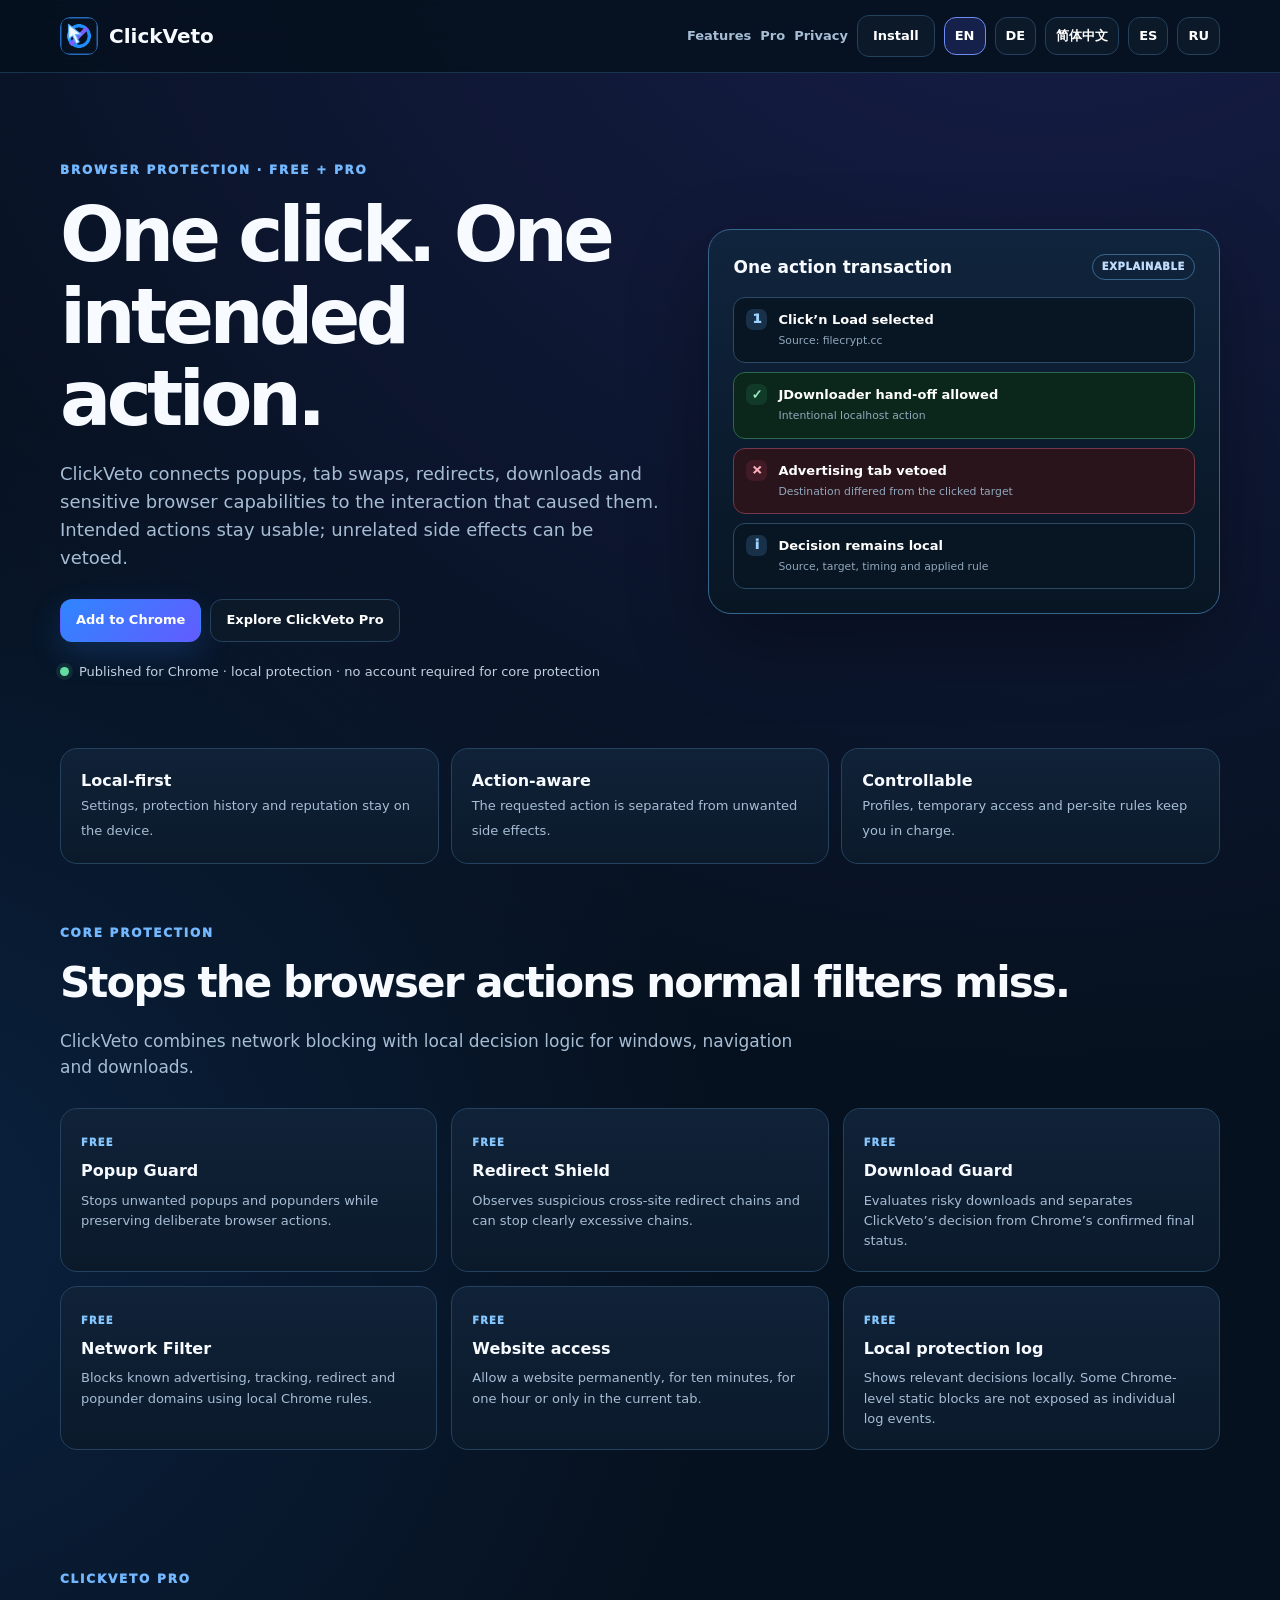
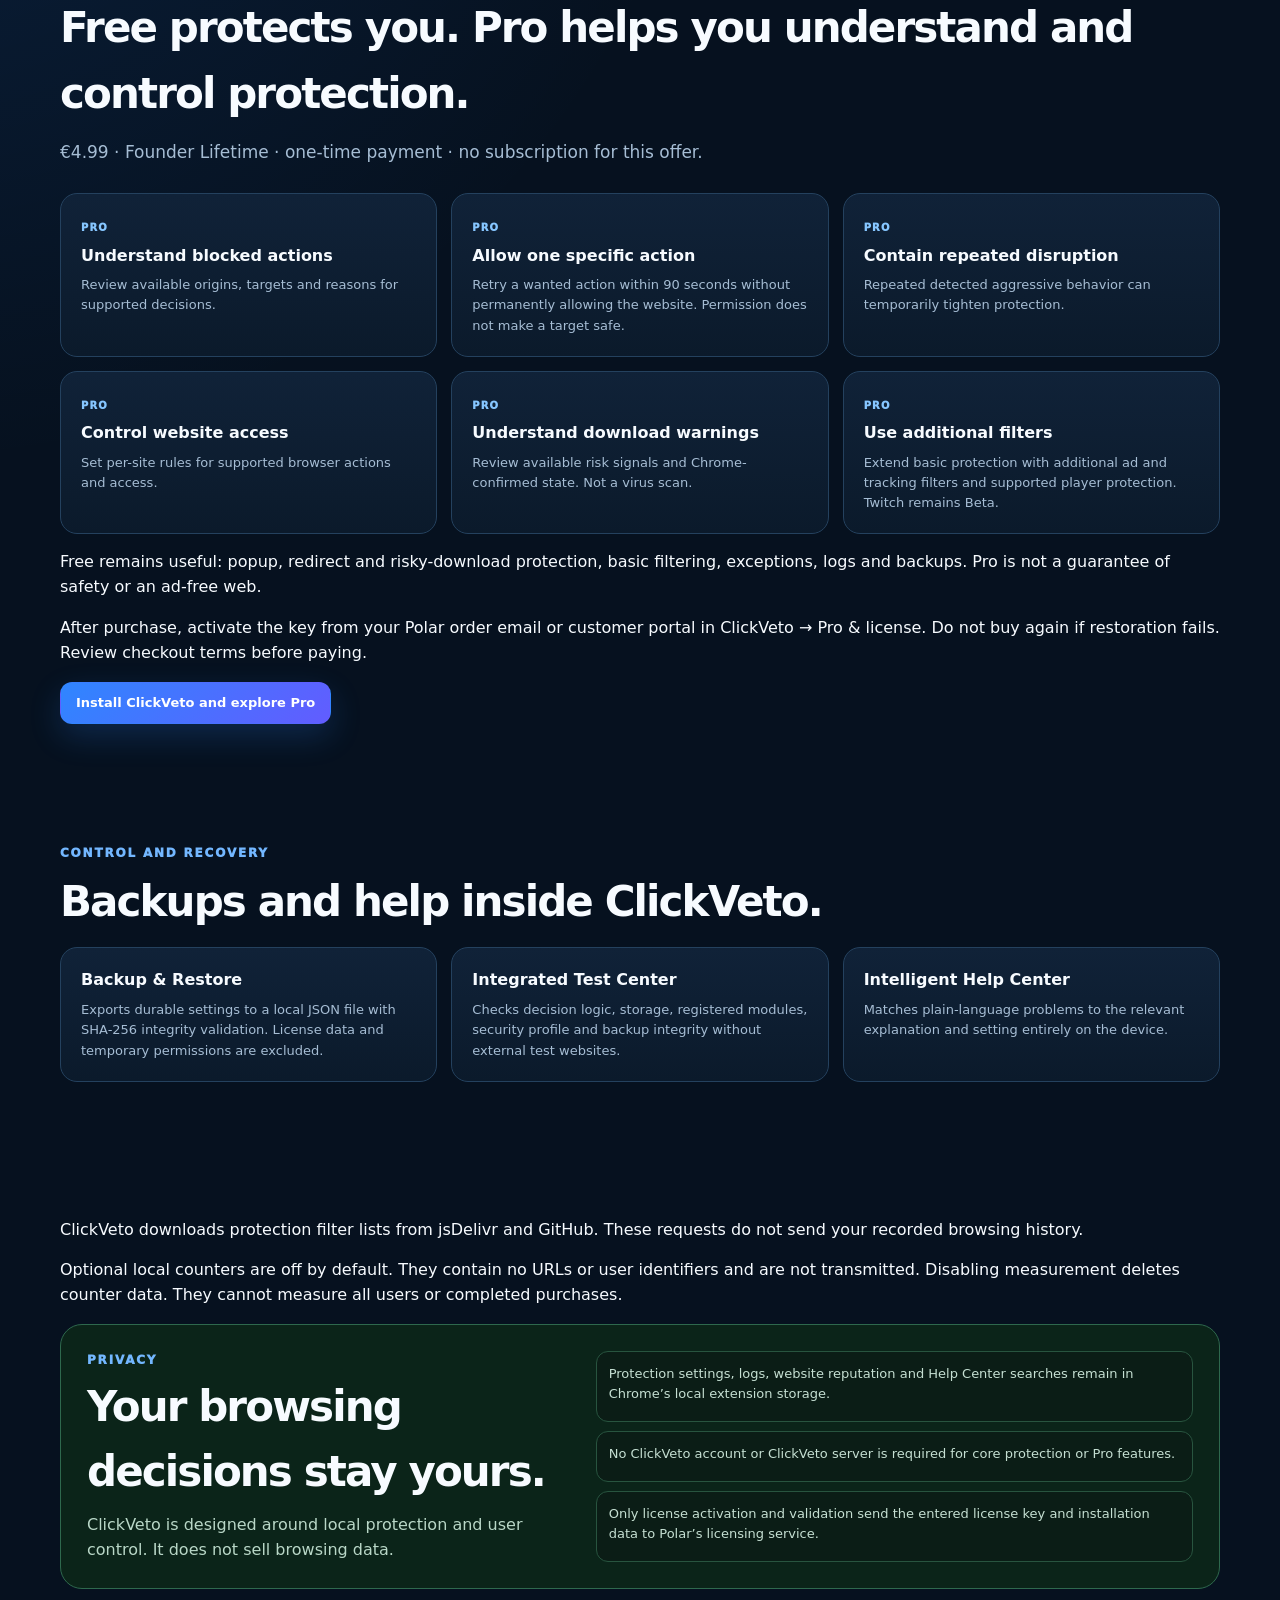
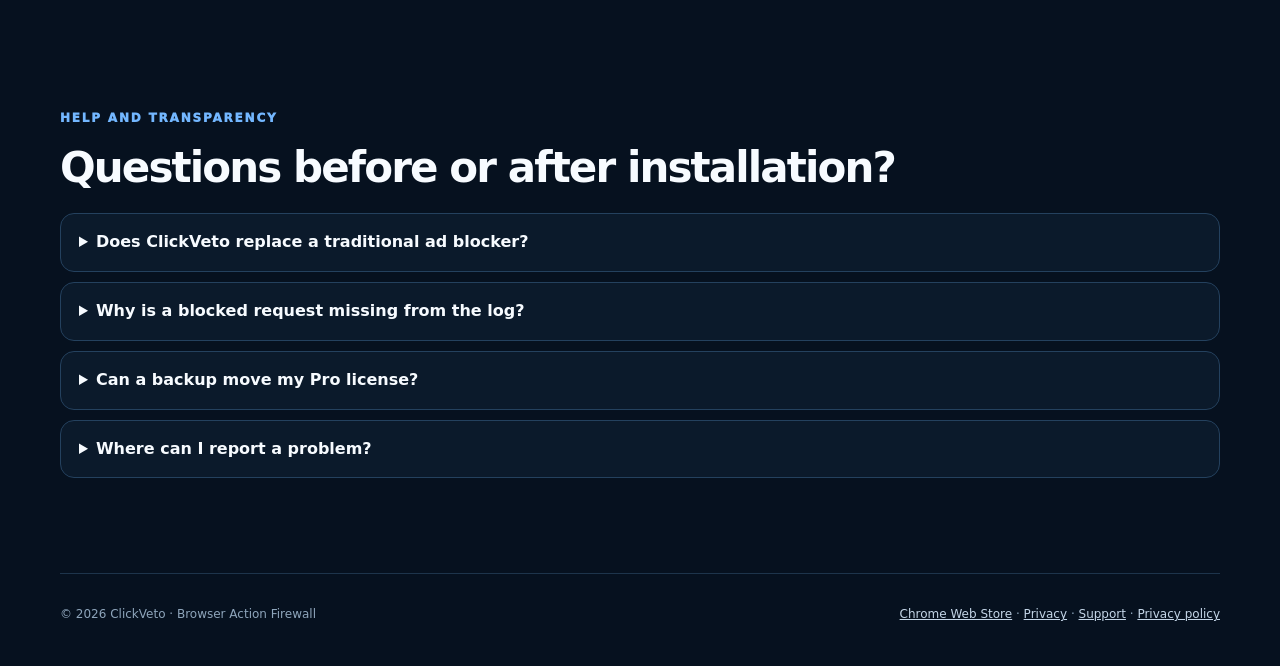
==== index.html @ 49fb8988 "Publish five-language ClickVeto website and updated privacy policy" ====
<!doctype html>
<html lang="en"><head>
<meta charset="utf-8"><meta name="viewport" content="width=device-width,initial-scale=1">
<meta name="description" content="ClickVeto stops unwanted popups, tab swaps, redirect chains and risky downloads with local, explainable browser controls."><meta name="theme-color" content="#071422">
<meta property="og:title" content="ClickVeto — Browser Action Firewall"><meta property="og:description" content="One click. One intended action. Unwanted browser side effects are vetoed locally."><meta property="og:type" content="website">
<title>ClickVeto — Browser Action Firewall</title><link rel="icon" href="icon128.png" sizes="128x128">
<style>
:root{color-scheme:dark;--bg:#06111f;--p:#0b1a2b;--p2:#102238;--line:#24415e;--line2:#37668d;--text:#f7fbff;--muted:#a6bdd4;--blue:#2f86ff;--violet:#625cff;--good:#63dda0}*{box-sizing:border-box}html{scroll-behavior:smooth;scroll-padding-top:88px}body{margin:0;background:radial-gradient(circle at 82% -8%,#6354ff35,transparent 32%),radial-gradient(circle at -8% 32%,#2484ff24,transparent 28%),var(--bg);color:var(--text);font-family:Inter,ui-sans-serif,system-ui,-apple-system,"Segoe UI",sans-serif;line-height:1.55}a{color:inherit}.shell{width:min(1160px,calc(100% - 32px));margin:auto}.nav-wrap{position:sticky;top:0;z-index:20;border-bottom:1px solid #37668d66;background:#06111fe8;backdrop-filter:blur(18px)}.nav{min-height:72px;display:flex;align-items:center;justify-content:space-between;gap:20px}.brand{display:flex;align-items:center;gap:11px;font-size:20px;font-weight:900;text-decoration:none}.brand img{width:38px;height:38px;border-radius:11px}.nav-links,.actions{display:flex;align-items:center;gap:9px;flex-wrap:wrap}.nav-links>a:not(.btn){color:var(--muted);font-size:13px;font-weight:750;text-decoration:none}.nav-links>a:hover{color:#fff}.btn,.lang{display:inline-flex;align-items:center;justify-content:center;border:1px solid var(--line);border-radius:12px;background:#0b1929;color:#fff;padding:10px 15px;font:inherit;font-size:13px;font-weight:850;text-decoration:none;cursor:pointer}.btn:hover,.lang:hover{border-color:var(--line2);transform:translateY(-1px)}.btn.primary{border-color:transparent;background:linear-gradient(135deg,var(--blue),var(--violet));box-shadow:0 12px 32px #2f86ff33}.lang{padding:8px 10px}.lang.active{border-color:#6c8df5;background:#16214b}.hero{display:grid;grid-template-columns:1.08fr .92fr;gap:48px;align-items:center;padding:88px 0 66px}.eyebrow{color:#73b7ff;font-size:12px;font-weight:950;letter-spacing:.15em;text-transform:uppercase}.hero h1{max-width:760px;margin:14px 0 20px;font-size:clamp(45px,6.4vw,76px);line-height:.99;letter-spacing:-.061em}.hero p,.lead{color:var(--muted);font-size:18px;max-width:760px;margin:0}.hero .actions{margin-top:28px}.trustline{display:flex;align-items:flex-start;gap:10px;margin-top:20px;color:#c1d1df;font-size:13px}.dot{width:9px;height:9px;margin-top:5px;border-radius:50%;background:var(--good);box-shadow:0 0 0 4px #63dda01a}.hero-card{border:1px solid var(--line2);border-radius:23px;background:linear-gradient(180deg,#10243d,#081624);padding:24px;box-shadow:0 28px 80px #0005}.card-head{display:flex;justify-content:space-between;align-items:center;gap:12px;margin-bottom:17px}.card-head strong{font-size:17px}.pill{display:inline-flex;border:1px solid #3a668d;border-radius:999px;padding:4px 9px;color:#c0dcfa;font-size:10px;font-weight:950;letter-spacing:.06em}.event{position:relative;margin-top:9px;padding:12px 12px 12px 44px;border:1px solid #2c4a66;border-radius:12px;background:#081522;color:#c4d4e2;font-size:13px}.event:before{position:absolute;left:12px;top:11px;width:21px;height:21px;display:grid;place-items:center;border-radius:7px;background:#183149;color:#9ed2ff;font-weight:950}.event.click:before{content:"1"}.event.allow:before{content:"✓";background:#123a28;color:#98efc1}.event.block:before{content:"×";background:#401b25;color:#ffafba}.event.info:before{content:"i"}.event strong{display:block;color:#fff}.event.allow{border-color:#2c684c;background:#0b261a}.event.block{border-color:#77374a;background:#2a141c}.event small{color:#91a8bc}.section{padding:60px 0}.section h2{margin:7px 0 13px;font-size:clamp(31px,4vw,42px);letter-spacing:-.045em}.section .lead{font-size:17px;margin-bottom:28px}.strip,.grid,.pro-grid,.tools{display:grid;gap:14px}.strip{grid-template-columns:repeat(3,1fr);gap:12px}.stat,.feature,.tool{border:1px solid var(--line);border-radius:17px;background:linear-gradient(180deg,var(--p2),var(--p));padding:20px}.stat strong,.feature strong,.tool b{display:block}.stat span,.feature p,.tool p{color:var(--muted);font-size:13px}.feature .tag{display:inline-block;margin-bottom:8px;color:#86c6ff;font-size:10px;font-weight:950;letter-spacing:.11em;text-transform:uppercase}.feature p,.tool p{margin:7px 0 0}.grid,.pro-grid,.tools{grid-template-columns:repeat(3,1fr)}.pro-band{border:1px solid #5653a4;border-radius:24px;background:linear-gradient(135deg,#15183b,#0b1e31 62%);padding:29px}.pro-head{display:flex;justify-content:space-between;gap:24px;align-items:flex-start}.price{font-size:42px;font-weight:950;line-height:1;letter-spacing:-.045em}.price small{display:block;margin-top:8px;color:#b8c8d9;font-size:12px;letter-spacing:0}.pro-item{border:1px solid #364f73;border-radius:15px;background:#05101d94;padding:17px}.pro-item strong{display:block}.pro-item p{margin:5px 0 0;color:var(--muted);font-size:13px}.twitch{margin-top:14px;border:1px solid #5c579e;border-radius:18px;background:#121434b8;padding:21px}.twitch-top{display:flex;justify-content:space-between;gap:16px;align-items:center}.twitch h3{margin:0;font-size:20px}.twitch p{color:var(--muted);font-size:13px;margin:7px 0 0}.twitch ul{display:grid;grid-template-columns:repeat(3,1fr);gap:8px 28px;margin:17px 0 0;padding-left:19px;color:#cad6e3;font-size:13px}.note{margin-top:14px!important;color:#97aec4!important;font-size:12px!important}.privacy{display:grid;grid-template-columns:.9fr 1.1fr;gap:20px;border:1px solid #2e684d;border-radius:22px;background:#0b2419;padding:26px}.privacy h2{margin:4px 0 9px}.privacy p{margin:0;color:#b9d7c7}.privacy-list{display:grid;gap:9px}.privacy-list div{border:1px solid #28543f;border-radius:12px;background:#0b1d16;padding:12px;color:#c5dfd2;font-size:13px}.faq{display:grid;gap:10px}.faq details{border:1px solid var(--line);border-radius:14px;background:var(--p);padding:16px 18px}.faq summary{cursor:pointer;font-weight:850}.faq p{margin:10px 0 0;color:var(--muted);font-size:13px}.footer{margin-top:35px;border-top:1px solid #1d344b;padding:31px 0 42px;color:#8ea5bb;font-size:12px}.footer-row{display:flex;justify-content:space-between;gap:20px;flex-wrap:wrap}.footer a{color:#c4d6e8}.hidden{display:none!important}@media(max-width:930px){.hero{grid-template-columns:1fr}.hero-card{max-width:700px}.grid,.pro-grid{grid-template-columns:1fr 1fr}.privacy{grid-template-columns:1fr}.twitch ul{grid-template-columns:1fr 1fr}.nav-links>a:not(.btn){display:none}}@media(max-width:620px){.shell{width:min(100% - 22px,1160px)}.nav{padding:13px 0}.nav-links .btn{display:none}.hero{padding:55px 0 43px}.hero h1{font-size:44px}.hero p{font-size:16px}.section{padding:44px 0}.strip,.grid,.pro-grid,.tools,.twitch ul{grid-template-columns:1fr}.pro-head{display:block}.pro-head .actions{margin-top:18px}.footer-row{display:block}.footer-row span{display:block;margin-top:8px}}
</style>
<style>.checkout-return{margin-top:24px;border:1px solid #2e684d;border-radius:16px;background:#0b2419;padding:17px 20px;color:#c9e9d8}.checkout-return strong{display:block;color:#fff}.checkout-return p{margin:4px 0 0;font-size:14px}.nav{flex-wrap:wrap;padding:12px 0}.nav-links{min-width:0;max-width:100%}.lang:focus-visible,a:focus-visible,summary:focus-visible{outline:3px solid #9bc7ff;outline-offset:3px}.hero h1{line-height:1.08;overflow-wrap:anywhere}.hero>div,.hero-card,.feature,.tool{min-width:0}.card-head{flex-wrap:wrap}html[lang="zh-CN"] body{font-family:"Microsoft YaHei","PingFang SC","Noto Sans CJK SC",system-ui,sans-serif}html[lang="zh-CN"] .hero h1,html[lang="zh-CN"] .section h2{letter-spacing:0}html[lang="zh-CN"] .section h2{line-height:1.3}@media(max-width:620px){.hero h1{font-size:clamp(32px,9vw,44px)}.nav-links{width:100%;justify-content:flex-start}.nav{gap:9px}html{scroll-padding-top:130px}}</style></head><body>
<div class="nav-wrap"><nav class="nav shell" aria-label="Primary navigation"><a class="brand" href="#top"><img src="icon128.png" alt=""><span>ClickVeto</span></a><div class="nav-links"><a href="#features" data-en="Features" data-de="Funktionen"><span data-site-copy="Features">Features</span></a><a href="#pro">Pro</a><a href="#privacy" id="navPrivacy" data-en="Privacy" data-de="Datenschutz"><span data-site-copy="Privacy">Privacy</span></a><a class="btn" href="https://chromewebstore.google.com/detail/clickveto/iajadlmijkdhofafpeefnailnopnamee" target="_blank" rel="noreferrer" data-en="Install" data-de="Installieren"><span data-site-copy="Install">Install</span></a><button class="lang active" id="enBtn" type="button" aria-pressed="true" data-language="en" aria-label="English">EN</button><button class="lang" id="deBtn" type="button" aria-pressed="false" data-language="de" aria-label="Deutsch">DE</button><button class="lang" id="zhBtn" type="button" data-language="zh" aria-pressed="false" aria-label="简体中文">简体中文</button><button class="lang" id="esBtn" type="button" data-language="es" aria-pressed="false" aria-label="Español">ES</button><button class="lang" id="ruBtn" type="button" data-language="ru" aria-pressed="false" aria-label="Русский">RU</button></div></nav></div>
<div class="shell" id="top">
<main id="en"><aside class="checkout-return hidden" role="status"><strong>Back from checkout</strong><p>If your payment was completed, activate the license key from your Polar email or customer portal in ClickVeto. This page does not verify payment.</p></aside>
<section class="hero"><div><div class="eyebrow">Browser protection · Free + Pro</div><h1>One click. One intended action.</h1><p>ClickVeto connects popups, tab swaps, redirects, downloads and sensitive browser capabilities to the interaction that caused them. Intended actions stay usable; unrelated side effects can be vetoed.</p><div class="actions"><a class="btn primary" href="https://chromewebstore.google.com/detail/clickveto/iajadlmijkdhofafpeefnailnopnamee" target="_blank" rel="noreferrer">Add to Chrome</a><a class="btn" href="#pro">Explore ClickVeto Pro</a></div><div class="trustline"><span class="dot"></span><span>Published for Chrome · local protection · no account required for core protection</span></div></div><aside class="hero-card" aria-label="Example ClickVeto decision"><div class="card-head"><strong>One action transaction</strong><span class="pill">EXPLAINABLE</span></div><div class="event click"><strong>Click’n Load selected</strong><small>Source: filecrypt.cc</small></div><div class="event allow"><strong>JDownloader hand-off allowed</strong><small>Intentional localhost action</small></div><div class="event block"><strong>Advertising tab vetoed</strong><small>Destination differed from the clicked target</small></div><div class="event info"><strong>Decision remains local</strong><small>Source, target, timing and applied rule</small></div></aside></section>
<section class="strip"><div class="stat"><strong>Local-first</strong><span>Settings, protection history and reputation stay on the device.</span></div><div class="stat"><strong>Action-aware</strong><span>The requested action is separated from unwanted side effects.</span></div><div class="stat"><strong>Controllable</strong><span>Profiles, temporary access and per-site rules keep you in charge.</span></div></section>
<section class="section" id="features"><div class="eyebrow">Core protection</div><h2>Stops the browser actions normal filters miss.</h2><p class="lead">ClickVeto combines network blocking with local decision logic for windows, navigation and downloads.</p><div class="grid">
<article class="feature"><span class="tag">Free</span><strong>Popup Guard</strong><p>Stops unwanted popups and popunders while preserving deliberate browser actions.</p></article><article class="feature"><span class="tag">Free</span><strong>Redirect Shield</strong><p>Observes suspicious cross-site redirect chains and can stop clearly excessive chains.</p></article><article class="feature"><span class="tag">Free</span><strong>Download Guard</strong><p>Evaluates risky downloads and separates ClickVeto’s decision from Chrome’s confirmed final status.</p></article><article class="feature"><span class="tag">Free</span><strong>Network Filter</strong><p>Blocks known advertising, tracking, redirect and popunder domains using local Chrome rules.</p></article><article class="feature"><span class="tag">Free</span><strong>Website access</strong><p>Allow a website permanently, for ten minutes, for one hour or only in the current tab.</p></article><article class="feature"><span class="tag">Free</span><strong>Local protection log</strong><p>Shows relevant decisions locally. Some Chrome-level static blocks are not exposed as individual log events.</p></article></div></section>
<section class="section" id="pro"><div class="eyebrow">ClickVeto Pro</div><h2>Free protects you. Pro helps you understand and control protection.</h2><p class="lead">€4.99 · Founder Lifetime · one-time payment · no subscription for this offer.</p><div class="grid"><article class="feature"><span class="tag">Pro</span><strong>Understand blocked actions</strong><p>Review available origins, targets and reasons for supported decisions.</p></article><article class="feature"><span class="tag">Pro</span><strong>Allow one specific action</strong><p>Retry a wanted action within 90 seconds without permanently allowing the website. Permission does not make a target safe.</p></article><article class="feature"><span class="tag">Pro</span><strong>Contain repeated disruption</strong><p>Repeated detected aggressive behavior can temporarily tighten protection.</p></article><article class="feature"><span class="tag">Pro</span><strong>Control website access</strong><p>Set per-site rules for supported browser actions and access.</p></article><article class="feature"><span class="tag">Pro</span><strong>Understand download warnings</strong><p>Review available risk signals and Chrome-confirmed state. Not a virus scan.</p></article><article class="feature"><span class="tag">Pro</span><strong>Use additional filters</strong><p>Extend basic protection with additional ad and tracking filters and supported player protection. Twitch remains Beta.</p></article></div><p>Free remains useful: popup, redirect and risky-download protection, basic filtering, exceptions, logs and backups. Pro is not a guarantee of safety or an ad-free web.</p><p>After purchase, activate the key from your Polar order email or customer portal in ClickVeto → Pro &amp; license. Do not buy again if restoration fails. Review checkout terms before paying.</p><a class="btn primary" href="https://chromewebstore.google.com/detail/clickveto/iajadlmijkdhofafpeefnailnopnamee" target="_blank" rel="noreferrer">Install ClickVeto and explore Pro</a></section>
<section class="section"><div class="eyebrow">Control and recovery</div><h2>Backups and help inside ClickVeto.</h2><div class="tools"><article class="tool"><b>Backup &amp; Restore</b><p>Exports durable settings to a local JSON file with SHA-256 integrity validation. License data and temporary permissions are excluded.</p></article><article class="tool"><b>Integrated Test Center</b><p>Checks decision logic, storage, registered modules, security profile and backup integrity without external test websites.</p></article><article class="tool"><b>Intelligent Help Center</b><p>Matches plain-language problems to the relevant explanation and setting entirely on the device.</p></article></div></section>
<section class="section" id="privacy"><p>ClickVeto downloads protection filter lists from jsDelivr and GitHub. These requests do not send your recorded browsing history.</p><p>Optional local counters are off by default. They contain no URLs or user identifiers and are not transmitted. Disabling measurement deletes counter data. They cannot measure all users or completed purchases.</p><div class="privacy"><div><div class="eyebrow">Privacy</div><h2>Your browsing decisions stay yours.</h2><p>ClickVeto is designed around local protection and user control. It does not sell browsing data.</p></div><div class="privacy-list"><div>Protection settings, logs, website reputation and Help Center searches remain in Chrome’s local extension storage.</div><div>No ClickVeto account or ClickVeto server is required for core protection or Pro features.</div><div>Only license activation and validation send the entered license key and installation data to Polar’s licensing service.</div></div></div></section>
<section class="section" id="support"><div class="eyebrow">Help and transparency</div><h2>Questions before or after installation?</h2><div class="faq"><details><summary>Does ClickVeto replace a traditional ad blocker?</summary><p>No. Its distinctive focus is causal browser actions: what a click actually authorized. The included network filter adds protection against known ad and tracking domains.</p></details><details><summary>Why is a blocked request missing from the log?</summary><p>Chrome does not expose every production static-rule or content-setting decision as an individual event. The log records decisions ClickVeto can reliably observe.</p></details><details><summary>Can a backup move my Pro license?</summary><p>No. License data is deliberately excluded. A new installation or extension ID must be activated separately with the license key.</p></details><details><summary>Where can I report a problem?</summary><p>Use <a href="https://github.com/GainLog/clickveto-site/issues" target="_blank" rel="noreferrer">ClickVeto Support on GitHub</a>. Never post license keys or private data.</p></details></div></section>
</main>
<main id="zh" class="hidden"><aside class="checkout-return hidden" role="status"><strong>从结账页面返回</strong><p>如果已完成付款，请在 ClickVeto 中激活 Polar 邮件或客户门户中的许可证密钥。本页面不验证付款。</p></aside>
<section class="hero"><div><div class="eyebrow">浏览器保护 · Free + Pro</div><h1>一次点击，一项所需操作。</h1><p>ClickVeto 将弹窗、标签页置换、重定向、下载及敏感浏览器权限与触发它们的操作关联起来。保留所需操作，并可拦截无关附带行为。</p><div class="actions"><a class="btn primary" href="https://chromewebstore.google.com/detail/clickveto/iajadlmijkdhofafpeefnailnopnamee" target="_blank" rel="noreferrer">添加至 Chrome</a><a class="btn" href="#pro-zh">了解 ClickVeto Pro</a></div><div class="trustline"><span class="dot"></span><span>已上架 Chrome · 本地保护 · 基础保护无需账户</span></div></div><aside class="hero-card" aria-label="ClickVeto 决策示例"><div class="card-head"><strong>单次操作事务</strong><span class="pill">可解释</span></div><div class="event click"><strong>已选择 Click’n Load</strong><small>来源：filecrypt.cc</small></div><div class="event allow"><strong>已允许转交 JDownloader</strong><small>有意进行的本地操作</small></div><div class="event block"><strong>广告标签页已拦截</strong><small>目的地与点击目标不符</small></div><div class="event info"><strong>决策保留在本地</strong><small>来源、目标、时间及应用的规则</small></div></aside></section>
<section class="strip"><div class="stat"><strong>本地优先</strong><span>设置、保护记录及信誉数据保留在设备上。</span></div><div class="stat"><strong>理解操作意图</strong><span>区分所需操作与不需要的附带行为。</span></div><div class="stat"><strong>由您控制</strong><span>通过保护模式、临时许可和网站规则掌握控制权。</span></div></section>
<section class="section" id="features-zh"><div class="eyebrow">基础保护</div><h2>阻止普通过滤器遗漏的浏览器操作。</h2><p class="lead">ClickVeto 将网络拦截与针对窗口、导航和下载的本地决策逻辑结合起来。</p><div class="grid">
<article class="feature"><span class="tag">Free</span><strong>弹窗保护</strong><p>阻止不需要的弹窗和后台弹窗，同时保留有意进行的浏览器操作。</p></article><article class="feature"><span class="tag">Free</span><strong>重定向保护</strong><p>观察可疑跨站重定向链，并可阻止明显过长的重定向链。</p></article><article class="feature"><span class="tag">Free</span><strong>下载保护</strong><p>评估高风险下载，并区分 ClickVeto 的决策与 Chrome 确认的最终状态。</p></article><article class="feature"><span class="tag">Free</span><strong>网络过滤器</strong><p>使用本地 Chrome 规则拦截已知广告、跟踪、重定向及后台弹窗域名。</p></article><article class="feature"><span class="tag">Free</span><strong>网站许可</strong><p>永久允许网站，或允许十分钟、一小时、仅在当前标签页允许。</p></article><article class="feature"><span class="tag">Free</span><strong>本地保护日志</strong><p>在本地展示相关决策。某些 Chrome 层面的静态拦截不会提供单独的日志事件。</p></article></div></section>
<section class="section" id="pro-zh"><div class="eyebrow">ClickVeto Pro</div><h2>Free 提供保护，Pro 帮助您理解并控制保护。</h2><p class="lead">€4.99 · Founder Lifetime · 一次性付款 · 此优惠无订阅</p><div class="grid"><article class="feature"><span class="tag">Pro</span><strong>理解被拦截的操作</strong><p>查看受支持决策的可用来源、目标和原因。</p></article><article class="feature"><span class="tag">Pro</span><strong>允许一次特定操作</strong><p>在 90 秒内重试所需操作，无需永久允许网站。许可并不代表目标安全。</p></article><article class="feature"><span class="tag">Pro</span><strong>遏制重复干扰</strong><p>重复检测到侵扰行为时，可暂时加强保护。</p></article><article class="feature"><span class="tag">Pro</span><strong>控制网站权限</strong><p>为受支持的浏览器操作和权限设置网站单独规则。</p></article><article class="feature"><span class="tag">Pro</span><strong>理解下载警告</strong><p>查看可用风险信号和 Chrome 确认的状态。这不是病毒扫描。</p></article><article class="feature"><span class="tag">Pro</span><strong>使用额外过滤器</strong><p>添加广告和跟踪过滤器及受支持的播放器保护，扩展基础保护。Twitch 功能仍为测试版。</p></article></div><p>Free 仍提供实用功能：弹窗、重定向和高风险下载保护，基础过滤、例外、日志及备份。Pro 不保证安全或整个网络无广告。</p><p>购买后，在 ClickVeto → Pro 和许可证中激活 Polar 订单邮件或客户门户提供的密钥。恢复失败时请勿再次购买。付款前请查看结账条款。</p><a class="btn primary" href="https://chromewebstore.google.com/detail/clickveto/iajadlmijkdhofafpeefnailnopnamee" target="_blank" rel="noreferrer">安装 ClickVeto 并了解 Pro</a></section>
<section class="section"><div class="eyebrow">控制与恢复</div><h2>ClickVeto 内置备份和帮助。</h2><div class="tools"><article class="tool"><b>备份与恢复</b><p>将持久设置导出为本地 JSON 文件，并通过 SHA-256 验证完整性。不包含许可证数据和临时许可。</p></article><article class="tool"><b>内置测试中心</b><p>无需外部测试网站，检查决策逻辑、存储、已注册模块、安全模式及备份完整性。</p></article><article class="tool"><b>智能帮助中心</b><p>完全在设备上，将日常语言描述的问题对应到相关说明和设置。</p></article></div></section>
<section class="section" id="privacy-zh"><p>ClickVeto 从 jsDelivr 和 GitHub 下载防护过滤列表。这些请求不会发送已记录的浏览历史。</p><p>可选本地计数默认关闭，不含网址或用户标识，也不发送数据。关闭计数会删除计数数据。计数无法衡量所有用户或已完成的购买。</p><div class="privacy"><div><div class="eyebrow">隐私</div><h2>您的浏览决策由您掌握。</h2><p>ClickVeto 以本地保护和用户控制为设计原则，不出售浏览数据。</p></div><div class="privacy-list"><div>保护设置、日志、网站信誉和帮助中心搜索保留在 Chrome 本地扩展存储中。</div><div>基础保护及 Pro 功能无需 ClickVeto 账户或 ClickVeto 服务器。</div><div>仅许可证激活和验证会将输入的许可证密钥及安装数据发送至 Polar 许可证服务。</div></div></div></section>
<section class="section" id="support-zh"><div class="eyebrow">帮助与透明度</div><h2>安装前后有疑问？</h2><div class="faq"><details><summary>ClickVeto 能代替传统广告拦截器吗？</summary><p>不能。其重点在于浏览器操作的因果关系：一次点击实际授权了什么。内置网络过滤器额外防护已知广告和跟踪域名。</p></details><details><summary>为什么日志中没有某个被拦截的请求？</summary><p>Chrome 不会将正式版本的每项静态规则或内容设置决策作为独立事件提供。日志记录 ClickVeto 能可靠观察到的决策。</p></details><details><summary>备份能转移 Pro 许可证吗？</summary><p>不能。许可证数据被有意排除。新的安装或扩展 ID 必须使用许可证密钥单独激活。</p></details><details><summary>在哪里反馈问题？</summary><p>请使用 <a href="https://github.com/GainLog/clickveto-site/issues" target="_blank" rel="noreferrer">GitHub 上的 ClickVeto 支持</a>。请勿公开许可证密钥或私人数据。</p></details></div></section>
</main><main id="es" class="hidden"><aside class="checkout-return hidden" role="status"><strong>De vuelta del pago</strong><p>Si completaste el pago, activa en ClickVeto la clave del correo de Polar o del portal del cliente. Esta página no verifica el pago.</p></aside>
<section class="hero"><div><div class="eyebrow">Protección del navegador · Free + Pro</div><h1>Un clic. Una acción deseada.</h1><p>ClickVeto relaciona ventanas emergentes, cambios de pestaña, redirecciones, descargas y permisos sensibles con la interacción que los originó. Las acciones deseadas siguen disponibles; los efectos secundarios ajenos pueden bloquearse.</p><div class="actions"><a class="btn primary" href="https://chromewebstore.google.com/detail/clickveto/iajadlmijkdhofafpeefnailnopnamee" target="_blank" rel="noreferrer">Añadir a Chrome</a><a class="btn" href="#pro-es">Descubrir ClickVeto Pro</a></div><div class="trustline"><span class="dot"></span><span>Publicado para Chrome · protección local · sin cuenta para la protección básica</span></div></div><aside class="hero-card" aria-label="Ejemplo de decisión de ClickVeto"><div class="card-head"><strong>Una transacción de acción</strong><span class="pill">EXPLICABLE</span></div><div class="event click"><strong>Click’n Load seleccionado</strong><small>Origen: filecrypt.cc</small></div><div class="event allow"><strong>Transferencia a JDownloader permitida</strong><small>Acción local intencionada</small></div><div class="event block"><strong>Pestaña publicitaria bloqueada</strong><small>El destino no coincidía con el objetivo pulsado</small></div><div class="event info"><strong>La decisión permanece local</strong><small>Origen, destino, momento y regla aplicada</small></div></aside></section>
<section class="strip"><div class="stat"><strong>Primero, lo local</strong><span>Los ajustes, el historial de protección y la reputación permanecen en el dispositivo.</span></div><div class="stat"><strong>Según la acción</strong><span>Distingue la acción solicitada de los efectos secundarios no deseados.</span></div><div class="stat"><strong>Bajo tu control</strong><span>Los perfiles, permisos temporales y reglas por sitio te dan el control.</span></div></section>
<section class="section" id="features-es"><div class="eyebrow">Protección básica</div><h2>Detiene acciones que los filtros habituales pasan por alto.</h2><p class="lead">ClickVeto combina el bloqueo de red con decisiones locales sobre ventanas, navegación y descargas.</p><div class="grid">
<article class="feature"><span class="tag">Free</span><strong>Protección de ventanas emergentes</strong><p>Detiene ventanas emergentes y ocultas no deseadas, conservando las acciones deliberadas.</p></article><article class="feature"><span class="tag">Free</span><strong>Protección de redirecciones</strong><p>Observa cadenas sospechosas entre sitios y puede detener las claramente excesivas.</p></article><article class="feature"><span class="tag">Free</span><strong>Protección de descargas</strong><p>Evalúa descargas de riesgo y distingue la decisión de ClickVeto del estado final confirmado por Chrome.</p></article><article class="feature"><span class="tag">Free</span><strong>Filtro de red</strong><p>Bloquea dominios conocidos de publicidad, rastreo, redirección y ventanas ocultas mediante reglas locales de Chrome.</p></article><article class="feature"><span class="tag">Free</span><strong>Permisos por sitio</strong><p>Permite un sitio de forma permanente, diez minutos, una hora o solo en la pestaña actual.</p></article><article class="feature"><span class="tag">Free</span><strong>Registro local de protección</strong><p>Muestra decisiones relevantes en local. Algunos bloqueos estáticos de Chrome no se exponen como eventos individuales.</p></article></div></section>
<section class="section" id="pro-es"><div class="eyebrow">ClickVeto Pro</div><h2>Free te protege. Pro te ayuda a entender y controlar la protección.</h2><p class="lead">4,99 € · Founder Lifetime · pago único · oferta sin suscripción</p><div class="grid"><article class="feature"><span class="tag">Pro</span><strong>Entender acciones bloqueadas</strong><p>Consulta los orígenes, destinos y motivos disponibles de las decisiones compatibles.</p></article><article class="feature"><span class="tag">Pro</span><strong>Permitir una acción concreta</strong><p>Repite la acción deseada en 90 segundos sin permitir el sitio permanentemente. El permiso no hace seguro el destino.</p></article><article class="feature"><span class="tag">Pro</span><strong>Limitar molestias repetidas</strong><p>La detección de comportamientos agresivos repetidos puede reforzar temporalmente la protección.</p></article><article class="feature"><span class="tag">Pro</span><strong>Controlar permisos de sitios</strong><p>Define reglas por sitio para las acciones y los permisos compatibles del navegador.</p></article><article class="feature"><span class="tag">Pro</span><strong>Entender avisos de descarga</strong><p>Consulta señales de riesgo y el estado confirmado por Chrome. No es un análisis antivirus.</p></article><article class="feature"><span class="tag">Pro</span><strong>Usar filtros adicionales</strong><p>Amplía la protección básica con filtros de anuncios y rastreo y protección compatible del reproductor. Twitch sigue en beta.</p></article></div><p>Free sigue siendo útil: protección de ventanas, redirecciones y descargas de riesgo, filtros básicos, excepciones, registro y copias. Pro no garantiza seguridad ni una web sin anuncios.</p><p>Tras comprar, activa la clave del correo de pedido o portal de Polar en ClickVeto → Pro y licencia. No vuelvas a comprar si falla la restauración. Revisa las condiciones antes de pagar.</p><a class="btn primary" href="https://chromewebstore.google.com/detail/clickveto/iajadlmijkdhofafpeefnailnopnamee" target="_blank" rel="noreferrer">Instalar ClickVeto y descubrir Pro</a></section>
<section class="section"><div class="eyebrow">Control y recuperación</div><h2>Copias y ayuda dentro de ClickVeto.</h2><div class="tools"><article class="tool"><b>Copia de seguridad y restauración</b><p>Exporta los ajustes persistentes a un JSON local con validación SHA-256. Excluye licencias y permisos temporales.</p></article><article class="tool"><b>Centro de pruebas integrado</b><p>Comprueba decisiones, almacenamiento, módulos registrados, perfil de seguridad e integridad de copias sin sitios externos.</p></article><article class="tool"><b>Centro de ayuda inteligente</b><p>Relaciona problemas descritos con tus palabras con la explicación y el ajuste adecuados, todo en el dispositivo.</p></article></div></section>
<section class="section" id="privacy-es"><p>ClickVeto descarga listas de protección de jsDelivr y GitHub. Estas solicitudes no envían tu historial de navegación registrado.</p><p>Los contadores locales opcionales están desactivados por defecto. No contienen URL ni identificadores y no se transmiten. Desactivarlos borra sus datos. No miden todos los usuarios ni compras completadas.</p><div class="privacy"><div><div class="eyebrow">Privacidad</div><h2>Tus decisiones de navegación siguen siendo tuyas.</h2><p>ClickVeto se basa en protección local y control del usuario. No vende datos de navegación.</p></div><div class="privacy-list"><div>Los ajustes, registros, reputación de sitios y búsquedas de ayuda permanecen en el almacenamiento local de Chrome.</div><div>La protección básica y las funciones Pro no requieren cuenta ni servidor de ClickVeto.</div><div>Solo la activación y validación de licencias envían la clave introducida y datos de instalación al servicio de Polar.</div></div></div></section>
<section class="section" id="support-es"><div class="eyebrow">Ayuda y transparencia</div><h2>¿Preguntas antes o después de instalar?</h2><div class="faq"><details><summary>¿Sustituye ClickVeto a un bloqueador tradicional?</summary><p>No. Se centra en la causa de las acciones: qué autorizó realmente un clic. El filtro incluido añade protección frente a dominios conocidos de anuncios y rastreo.</p></details><details><summary>¿Por qué falta una solicitud bloqueada en el registro?</summary><p>Chrome no expone cada decisión de reglas estáticas o permisos como un evento individual. El registro recoge las decisiones que ClickVeto puede observar de forma fiable.</p></details><details><summary>¿Puede una copia transferir mi licencia Pro?</summary><p>No. Los datos de licencia se excluyen deliberadamente. Una instalación o ID nuevos deben activarse por separado con la clave.</p></details><details><summary>¿Dónde puedo informar de un problema?</summary><p>Usa <a href="https://github.com/GainLog/clickveto-site/issues" target="_blank" rel="noreferrer">Soporte de ClickVeto en GitHub</a>. Nunca publiques claves de licencia ni datos privados.</p></details></div></section>
</main><main id="ru" class="hidden"><aside class="checkout-return hidden" role="status"><strong>Возврат со страницы оплаты</strong><p>Если оплата завершена, активируйте в ClickVeto ключ из письма Polar или личного кабинета. Эта страница не проверяет оплату.</p></aside>
<section class="hero"><div><div class="eyebrow">Защита браузера · Free + Pro</div><h1>Один клик. Одно нужное действие.</h1><p>ClickVeto связывает всплывающие окна, подмену вкладок, переходы, загрузки и чувствительные разрешения с вызвавшим их действием. Нужные действия остаются доступными, а посторонние побочные действия можно блокировать.</p><div class="actions"><a class="btn primary" href="https://chromewebstore.google.com/detail/clickveto/iajadlmijkdhofafpeefnailnopnamee" target="_blank" rel="noreferrer">Добавить в Chrome</a><a class="btn" href="#pro-ru">Посмотреть ClickVeto Pro</a></div><div class="trustline"><span class="dot"></span><span>Доступен для Chrome · локальная защита · базовая защита без аккаунта</span></div></div><aside class="hero-card" aria-label="Пример решения ClickVeto"><div class="card-head"><strong>Одна транзакция действия</strong><span class="pill">ПОНЯТНОЕ РЕШЕНИЕ</span></div><div class="event click"><strong>Выбран Click’n Load</strong><small>Источник: filecrypt.cc</small></div><div class="event allow"><strong>Передача в JDownloader разрешена</strong><small>Намеренное локальное действие</small></div><div class="event block"><strong>Рекламная вкладка заблокирована</strong><small>Адрес отличается от нажатой цели</small></div><div class="event info"><strong>Решение остаётся локальным</strong><small>Источник, цель, время и применённое правило</small></div></aside></section>
<section class="strip"><div class="stat"><strong>Локальная работа</strong><span>Настройки, история защиты и репутация остаются на устройстве.</span></div><div class="stat"><strong>С учётом действий</strong><span>Нужное действие отделяется от нежелательных побочных действий.</span></div><div class="stat"><strong>Под вашим контролем</strong><span>Режимы, временные разрешения и правила сайтов дают вам контроль.</span></div></section>
<section class="section" id="features-ru"><div class="eyebrow">Базовая защита</div><h2>Останавливает действия, которые пропускают обычные фильтры.</h2><p class="lead">ClickVeto сочетает сетевую блокировку с локальной логикой решений для окон, навигации и загрузок.</p><div class="grid">
<article class="feature"><span class="tag">Free</span><strong>Защита всплывающих окон</strong><p>Останавливает нежелательные всплывающие и фоновые окна, сохраняя намеренные действия.</p></article><article class="feature"><span class="tag">Free</span><strong>Защита переходов</strong><p>Наблюдает подозрительные цепочки переходов между сайтами и может останавливать явно чрезмерные цепочки.</p></article><article class="feature"><span class="tag">Free</span><strong>Защита загрузок</strong><p>Оценивает рискованные загрузки и отделяет решение ClickVeto от итогового статуса, подтверждённого Chrome.</p></article><article class="feature"><span class="tag">Free</span><strong>Сетевой фильтр</strong><p>Блокирует известные домены рекламы, отслеживания, переходов и фоновых окон локальными правилами Chrome.</p></article><article class="feature"><span class="tag">Free</span><strong>Разрешения сайтов</strong><p>Разрешайте сайт постоянно, на десять минут, на час или только в текущей вкладке.</p></article><article class="feature"><span class="tag">Free</span><strong>Локальный журнал защиты</strong><p>Локально показывает соответствующие решения. Некоторые статические блокировки Chrome не доступны как отдельные события журнала.</p></article></div></section>
<section class="section" id="pro-ru"><div class="eyebrow">ClickVeto Pro</div><h2>Free защищает вас. Pro помогает понять защиту и управлять ею.</h2><p class="lead">4,99 € · Founder Lifetime · разовый платёж · предложение без подписки</p><div class="grid"><article class="feature"><span class="tag">Pro</span><strong>Понять заблокированные действия</strong><p>Просмотрите доступные источники, цели и причины поддерживаемых решений.</p></article><article class="feature"><span class="tag">Pro</span><strong>Разрешить одно конкретное действие</strong><p>Повторите нужное действие в течение 90 секунд без постоянного разрешения сайта. Разрешение не делает цель безопасной.</p></article><article class="feature"><span class="tag">Pro</span><strong>Сдерживать повторные помехи</strong><p>Повторное обнаруженное агрессивное поведение может временно усилить защиту.</p></article><article class="feature"><span class="tag">Pro</span><strong>Управлять разрешениями сайтов</strong><p>Задайте правила для сайтов для поддерживаемых действий и разрешений браузера.</p></article><article class="feature"><span class="tag">Pro</span><strong>Понять предупреждения о загрузках</strong><p>Просмотрите доступные признаки риска и статус, подтверждённый Chrome. Это не проверка на вирусы.</p></article><article class="feature"><span class="tag">Pro</span><strong>Использовать дополнительные фильтры</strong><p>Дополните базовую защиту фильтрами рекламы и отслеживания и поддерживаемой защитой проигрывателя. Twitch остаётся в бета-версии.</p></article></div><p>Free остаётся полезным: защита окон, переходов и рискованных загрузок, базовые фильтры, исключения, журнал и копии. Pro не гарантирует безопасность или интернет без рекламы.</p><p>После покупки активируйте ключ из письма с заказом или личного кабинета Polar в ClickVeto → Pro и лицензия. Если восстановление не удалось, не покупайте повторно. Проверьте условия перед оплатой.</p><a class="btn primary" href="https://chromewebstore.google.com/detail/clickveto/iajadlmijkdhofafpeefnailnopnamee" target="_blank" rel="noreferrer">Установить ClickVeto и посмотреть Pro</a></section>
<section class="section"><div class="eyebrow">Управление и восстановление</div><h2>Копии и помощь внутри ClickVeto.</h2><div class="tools"><article class="tool"><b>Резервное копирование и восстановление</b><p>Экспортирует постоянные настройки в локальный JSON-файл с проверкой SHA-256. Данные лицензии и временные разрешения исключены.</p></article><article class="tool"><b>Встроенный центр проверки</b><p>Проверяет логику решений, хранилище, зарегистрированные модули, режим безопасности и целостность копий без внешних тестовых сайтов.</p></article><article class="tool"><b>Умный справочный центр</b><p>Полностью на устройстве подбирает подходящие объяснения и настройки для проблем, описанных обычными словами.</p></article></div></section>
<section class="section" id="privacy-ru"><p>ClickVeto загружает списки защитных фильтров с jsDelivr и GitHub. Эти запросы не передают записанную историю просмотра.</p><p>Необязательные локальные счётчики выключены по умолчанию. Они не содержат URL или идентификаторов и не передаются. Отключение удаляет данные. Счётчики не измеряют всех пользователей или завершённые покупки.</p><div class="privacy"><div><div class="eyebrow">Конфиденциальность</div><h2>Ваши решения в браузере остаются вашими.</h2><p>ClickVeto создан для локальной защиты и контроля пользователя. Он не продаёт данные о посещениях.</p></div><div class="privacy-list"><div>Настройки защиты, журналы, репутация сайтов и поиск справки остаются в локальном хранилище расширения Chrome.</div><div>Для базовой защиты и функций Pro не нужны аккаунт или сервер ClickVeto.</div><div>Только активация и проверка лицензии отправляют введённый ключ и данные установки в службу лицензий Polar.</div></div></div></section>
<section class="section" id="support-ru"><div class="eyebrow">Помощь и прозрачность</div><h2>Вопросы до или после установки?</h2><div class="faq"><details><summary>Заменяет ли ClickVeto обычный блокировщик рекламы?</summary><p>Нет. Его особенность — связь действий с причиной: что именно разрешил клик. Встроенный сетевой фильтр добавляет защиту от известных доменов рекламы и отслеживания.</p></details><details><summary>Почему заблокированный запрос отсутствует в журнале?</summary><p>Chrome не предоставляет каждое решение статических правил или настроек содержимого как отдельное событие. Журнал сохраняет решения, которые ClickVeto может надёжно наблюдать.</p></details><details><summary>Может ли копия перенести лицензию Pro?</summary><p>Нет. Данные лицензии намеренно исключены. Новую установку или ID расширения нужно активировать отдельно ключом лицензии.</p></details><details><summary>Где сообщить о проблеме?</summary><p>Используйте <a href="https://github.com/GainLog/clickveto-site/issues" target="_blank" rel="noreferrer">Поддержку ClickVeto на GitHub</a>. Не публикуйте ключи лицензии или личные данные.</p></details></div></section>
</main><main id="de" class="hidden"><aside class="checkout-return hidden" role="status"><strong>Zurück vom Checkout</strong><p>Wenn deine Zahlung abgeschlossen ist, aktiviere den Lizenzschlüssel aus der Polar-Mail oder dem Kundenportal in ClickVeto. Diese Seite prüft keine Zahlung.</p></aside>
<section class="hero"><div><div class="eyebrow">Browser-Schutz · Free + Pro</div><h1>Ein Klick. Eine beabsichtigte Aktion.</h1><p>ClickVeto verbindet Popups, Tab-Swaps, Redirects, Downloads und sensible Browser-Funktionen mit der Interaktion, die sie ausgelöst hat. Gewünschte Aktionen bleiben nutzbar; fremde Nebenwirkungen können blockiert werden.</p><div class="actions"><a class="btn primary" href="https://chromewebstore.google.com/detail/clickveto/iajadlmijkdhofafpeefnailnopnamee" target="_blank" rel="noreferrer">Zu Chrome hinzufügen</a><a class="btn" href="#pro-de">ClickVeto Pro ansehen</a></div><div class="trustline"><span class="dot"></span><span>Für Chrome veröffentlicht · lokaler Schutz · kein Konto für den Kernschutz erforderlich</span></div></div><aside class="hero-card"><div class="card-head"><strong>Eine Aktionstransaktion</strong><span class="pill">ERKLÄRBAR</span></div><div class="event click"><strong>Click’n Load ausgewählt</strong><small>Quelle: filecrypt.cc</small></div><div class="event allow"><strong>JDownloader-Übergabe erlaubt</strong><small>Beabsichtigte Localhost-Aktion</small></div><div class="event block"><strong>Werbe-Tab blockiert</strong><small>Ziel wich vom angeklickten Ziel ab</small></div><div class="event info"><strong>Entscheidung bleibt lokal</strong><small>Quelle, Ziel, Zeitpunkt und angewandte Regel</small></div></aside></section>
<section class="strip"><div class="stat"><strong>Lokal zuerst</strong><span>Einstellungen, Schutzverlauf und Reputation bleiben auf dem Gerät.</span></div><div class="stat"><strong>Aktionsbezogen</strong><span>Die gewünschte Aktion wird von unerwünschten Nebenwirkungen getrennt.</span></div><div class="stat"><strong>Kontrollierbar</strong><span>Profile, temporäre Freigaben und Website-Regeln geben dir Kontrolle.</span></div></section>
<section class="section" id="funktionen"><div class="eyebrow">Kernschutz</div><h2>Schutz gegen unerwünschte Browser-Aktionen.</h2><p class="lead">ClickVeto verbindet Netzwerkblockierung mit lokaler Entscheidungslogik für Fenster, Navigationen und Downloads.</p><div class="grid">
<article class="feature"><span class="tag">Free</span><strong>Popup Guard</strong><p>Stoppt unerwünschte Popups und Popunder, ohne bewusst ausgelöste Browser-Aktionen pauschal zu sperren.</p></article><article class="feature"><span class="tag">Free</span><strong>Redirect Shield</strong><p>Beobachtet verdächtige Cross-Site-Ketten und kann eindeutig überlange Weiterleitungen stoppen.</p></article><article class="feature"><span class="tag">Free</span><strong>Download Guard</strong><p>Bewertet riskante Downloads und trennt ClickVetos Entscheidung vom durch Chrome bestätigten Endstatus.</p></article><article class="feature"><span class="tag">Free</span><strong>Netzwerkfilter</strong><p>Blockiert bekannte Werbe-, Tracking-, Redirect- und Popunder-Domains mit lokalen Chrome-Regeln.</p></article><article class="feature"><span class="tag">Free</span><strong>Website-Freigaben</strong><p>Erlaube eine Website dauerhaft, für zehn Minuten, für eine Stunde oder nur im aktuellen Tab.</p></article><article class="feature"><span class="tag">Free</span><strong>Lokales Schutzprotokoll</strong><p>Zeigt relevante Entscheidungen lokal. Manche statischen Chrome-Blocks erscheinen nicht als einzelner Protokolleintrag.</p></article></div></section>
<section class="section" id="pro-de"><div class="eyebrow">ClickVeto Pro</div><h2>Free schützt dich. Pro hilft dir, den Schutz zu verstehen und zu steuern.</h2><p class="lead">4,99 € · Founder Lifetime · Einmalzahlung · kein Abo für dieses Angebot.</p><div class="grid"><article class="feature"><span class="tag">Pro</span><strong>Blockierungen verstehen</strong><p>Prüfe verfügbare Auslöser, Ziele und Gründe einer unterstützten Entscheidung.</p></article><article class="feature"><span class="tag">Pro</span><strong>Eine Aktion einmal erlauben</strong><p>Wiederhole eine gewollte Aktion innerhalb von 90 Sekunden, ohne die Website dauerhaft freizugeben. Eine Freigabe macht das Ziel nicht sicher.</p></article><article class="feature"><span class="tag">Pro</span><strong>Wiederholte Störungen eindämmen</strong><p>Bei wiederholtem erkanntem aggressivem Verhalten kann der Schutz vorübergehend strenger reagieren.</p></article><article class="feature"><span class="tag">Pro</span><strong>Website-Rechte steuern</strong><p>Lege Regeln für unterstützte Browser-Aktionen und Zugriffe pro Website fest.</p></article><article class="feature"><span class="tag">Pro</span><strong>Download-Warnungen verstehen</strong><p>Prüfe verfügbare Risikosignale und den von Chrome bestätigten Status. Kein Virenscan.</p></article><article class="feature"><span class="tag">Pro</span><strong>Zusätzliche Filter nutzen</strong><p>Ergänze den Basisschutz durch erweiterte Werbe- und Trackingfilter und unterstützten Player-Schutz. Twitch bleibt Beta.</p></article></div><p>Free bleibt sinnvoll nutzbar: Popup-, Weiterleitungs- und Download-Schutz, Basis-Netzwerkfilter, Ausnahmen, Protokoll und Backups. Pro ist keine Garantie für Sicherheit oder ein werbefreies Web.</p><p>Nach dem Kauf den Lizenzschlüssel aus der Polar-Bestellmail oder dem Kundenportal in ClickVeto → Pro &amp; Lizenz aktivieren. Bei Problemen nicht erneut kaufen. Die Konditionen im Checkout vor Zahlung prüfen.</p><a class="btn primary" href="https://chromewebstore.google.com/detail/clickveto/iajadlmijkdhofafpeefnailnopnamee" target="_blank" rel="noreferrer">ClickVeto installieren und Pro ansehen</a></section>
<section class="section"><div class="eyebrow">Kontrolle und Wiederherstellung</div><h2>Backups und Hilfe direkt in ClickVeto.</h2><div class="tools"><article class="tool"><b>Backup &amp; Wiederherstellung</b><p>Exportiert dauerhafte Einstellungen mit SHA-256-Prüfung. Lizenzdaten und temporäre Freigaben sind ausgeschlossen.</p></article><article class="tool"><b>Integriertes Testzentrum</b><p>Prüft Entscheidungslogik, Speicher, registrierte Module, Sicherheitsprofil und Backup-Integrität ohne externe Testseiten.</p></article><article class="tool"><b>Intelligentes Help Center</b><p>Ordnet frei formulierte Probleme vollständig lokal der passenden Erklärung und Einstellung zu.</p></article></div></section>
<section class="section" id="datenschutz"><p>ClickVeto lädt Schutzfilterlisten von jsDelivr und GitHub. Diese Anfragen senden keine aufgezeichnete Browserhistorie.</p><p>Freiwillige lokale Messzähler sind standardmäßig aus. Keine URLs oder Nutzerkennungen, keine Übertragung. Ausschalten löscht die Messdaten. Damit lassen sich weder alle Nutzer noch abgeschlossene Käufe messen.</p><div class="privacy"><div><div class="eyebrow">Datenschutz</div><h2>Deine Browser-Entscheidungen bleiben deine.</h2><p>ClickVeto ist auf lokalen Schutz und Nutzerkontrolle ausgelegt und verkauft keine Browserdaten.</p></div><div class="privacy-list"><div>Schutzeinstellungen, Protokolle, Website-Reputation und Help-Center-Suchen bleiben im lokalen Erweiterungsspeicher.</div><div>Für Kernschutz und Pro-Funktionen ist weder ein ClickVeto-Konto noch ein ClickVeto-Server erforderlich.</div><div>Nur zur Lizenzaktivierung und -prüfung werden der Lizenzschlüssel und Installationsdaten an Polar gesendet.</div></div></div></section>
<section class="section" id="hilfe"><div class="eyebrow">Hilfe und Transparenz</div><h2>Fragen vor oder nach der Installation?</h2><div class="faq"><details><summary>Ersetzt ClickVeto einen klassischen Adblocker?</summary><p>Nein. Der Schwerpunkt sind kausale Browser-Aktionen. Der Netzwerkfilter ergänzt den Schutz gegen bekannte Werbe- und Tracking-Domains.</p></details><details><summary>Warum fehlt ein blockierter Netzwerkaufruf im Protokoll?</summary><p>Chrome stellt Erweiterungen nicht jede statische Regel als einzelnes Ereignis bereit. Das Protokoll zeigt zuverlässig beobachtbare Entscheidungen.</p></details><details><summary>Überträgt ein Backup meine Pro-Lizenz?</summary><p>Nein. Lizenzdaten sind ausgeschlossen. Eine neue Installation oder Erweiterungs-ID muss separat aktiviert werden.</p></details><details><summary>Wo kann ich ein Problem melden?</summary><p>Nutze den <a href="https://github.com/GainLog/clickveto-site/issues" target="_blank" rel="noreferrer">ClickVeto-Support auf GitHub</a>. Veröffentliche keine Lizenzschlüssel oder privaten Daten.</p></details></div></section>
</main>
<footer class="footer"><div class="footer-row"><span><span data-site-copy="© 2026 ClickVeto · Browser Action Firewall">© 2026 ClickVeto · Browser Action Firewall</span></span><span><a href="https://chromewebstore.google.com/detail/clickveto/iajadlmijkdhofafpeefnailnopnamee" target="_blank" rel="noreferrer">Chrome Web Store</a> · <a href="#privacy" id="privacyLink"><span data-site-copy="Privacy">Privacy</span></a> · <a href="https://github.com/GainLog/clickveto-site/issues" target="_blank" rel="noreferrer"><span data-site-copy="Support">Support</span></a> · <a href="privacy.html"><span data-site-copy="Privacy policy">Privacy policy</span></a></span></div></footer>
</div>
<script type="application/json" id="siteLanguageData">{"shared":{"en":{},"de":{"Features":"Funktionen","Privacy":"Datenschutz","Install":"Installieren","Support":"Support","Privacy policy":"Datenschutzerklärung","© 2026 ClickVeto · Browser Action Firewall":"© 2026 ClickVeto · Browser-Aktionsschutz"},"zh":{"Browser protection · Free + Pro":"浏览器保护 · Free + Pro","One click. One intended action.":"一次点击，一项所需操作。","ClickVeto connects popups, tab swaps, redirects, downloads and sensitive browser capabilities to the interaction that caused them. Intended actions stay usable; unrelated side effects can be vetoed.":"ClickVeto 将弹窗、标签页置换、重定向、下载及敏感浏览器权限与触发它们的操作关联起来。保留所需操作，并可拦截无关附带行为。","Add to Chrome":"添加至 Chrome","Explore ClickVeto Pro":"了解 ClickVeto Pro","Published for Chrome · local protection · no account required for core protection":"已上架 Chrome · 本地保护 · 基础保护无需账户","One action transaction":"单次操作事务","EXPLAINABLE":"可解释","Click’n Load selected":"已选择 Click’n Load","Source: filecrypt.cc":"来源：filecrypt.cc","JDownloader hand-off allowed":"已允许转交 JDownloader","Intentional localhost action":"有意进行的本地操作","Advertising tab vetoed":"广告标签页已拦截","Destination differed from the clicked target":"目的地与点击目标不符","Decision remains local":"决策保留在本地","Source, target, timing and applied rule":"来源、目标、时间及应用的规则","Local-first":"本地优先","Settings, protection history and reputation stay on the device.":"设置、保护记录及信誉数据保留在设备上。","Action-aware":"理解操作意图","The requested action is separated from unwanted side effects.":"区分所需操作与不需要的附带行为。","Controllable":"由您控制","Profiles, temporary access and per-site rules keep you in charge.":"通过保护模式、临时许可和网站规则掌握控制权。","Core protection":"基础保护","Stops the browser actions normal filters miss.":"阻止普通过滤器遗漏的浏览器操作。","ClickVeto combines network blocking with local decision logic for windows, navigation and downloads.":"ClickVeto 将网络拦截与针对窗口、导航和下载的本地决策逻辑结合起来。","Popup Guard":"弹窗保护","Stops unwanted popups and popunders while preserving deliberate browser actions.":"阻止不需要的弹窗和后台弹窗，同时保留有意进行的浏览器操作。","Redirect Shield":"重定向保护","Observes suspicious cross-site redirect chains and can stop clearly excessive chains.":"观察可疑跨站重定向链，并可阻止明显过长的重定向链。","Download Guard":"下载保护","Evaluates risky downloads and separates ClickVeto’s decision from Chrome’s confirmed final status.":"评估高风险下载，并区分 ClickVeto 的决策与 Chrome 确认的最终状态。","Network Filter":"网络过滤器","Blocks known advertising, tracking, redirect and popunder domains using local Chrome rules.":"使用本地 Chrome 规则拦截已知广告、跟踪、重定向及后台弹窗域名。","Website access":"网站许可","Allow a website permanently, for ten minutes, for one hour or only in the current tab.":"永久允许网站，或允许十分钟、一小时、仅在当前标签页允许。","Local protection log":"本地保护日志","Shows relevant decisions locally. Some Chrome-level static blocks are not exposed as individual log events.":"在本地展示相关决策。某些 Chrome 层面的静态拦截不会提供单独的日志事件。","Free protects you. Pro helps you understand and control protection.":"Free 提供保护，Pro 帮助您理解并控制保护。","€4.99 · Founder Lifetime · one-time payment · no subscription for this offer.":"€4.99 · Founder Lifetime · 一次性付款 · 此优惠无订阅","Understand blocked actions":"理解被拦截的操作","Review available origins, targets and reasons for supported decisions.":"查看受支持决策的可用来源、目标和原因。","Allow one specific action":"允许一次特定操作","Retry a wanted action within 90 seconds without permanently allowing the website. Permission does not make a target safe.":"在 90 秒内重试所需操作，无需永久允许网站。许可并不代表目标安全。","Contain repeated disruption":"遏制重复干扰","Repeated detected aggressive behavior can temporarily tighten protection.":"重复检测到侵扰行为时，可暂时加强保护。","Control website access":"控制网站权限","Set per-site rules for supported browser actions and access.":"为受支持的浏览器操作和权限设置网站单独规则。","Understand download warnings":"理解下载警告","Review available risk signals and Chrome-confirmed state. Not a virus scan.":"查看可用风险信号和 Chrome 确认的状态。这不是病毒扫描。","Use additional filters":"使用额外过滤器","Extend basic protection with additional ad and tracking filters and supported player protection. Twitch remains Beta.":"添加广告和跟踪过滤器及受支持的播放器保护，扩展基础保护。Twitch 功能仍为测试版。","Free remains useful: popup, redirect and risky-download protection, basic filtering, exceptions, logs and backups. Pro is not a guarantee of safety or an ad-free web.":"Free 仍提供实用功能：弹窗、重定向和高风险下载保护，基础过滤、例外、日志及备份。Pro 不保证安全或整个网络无广告。","After purchase, activate the key from your Polar order email or customer portal in ClickVeto → Pro & license. Do not buy again if restoration fails. Review checkout terms before paying.":"购买后，在 ClickVeto → Pro 和许可证中激活 Polar 订单邮件或客户门户提供的密钥。恢复失败时请勿再次购买。付款前请查看结账条款。","Install ClickVeto and explore Pro":"安装 ClickVeto 并了解 Pro","Control and recovery":"控制与恢复","Backups and help inside ClickVeto.":"ClickVeto 内置备份和帮助。","Backup & Restore":"备份与恢复","Exports durable settings to a local JSON file with SHA-256 integrity validation. License data and temporary permissions are excluded.":"将持久设置导出为本地 JSON 文件，并通过 SHA-256 验证完整性。不包含许可证数据和临时许可。","Integrated Test Center":"内置测试中心","Checks decision logic, storage, registered modules, security profile and backup integrity without external test websites.":"无需外部测试网站，检查决策逻辑、存储、已注册模块、安全模式及备份完整性。","Intelligent Help Center":"智能帮助中心","Matches plain-language problems to the relevant explanation and setting entirely on the device.":"完全在设备上，将日常语言描述的问题对应到相关说明和设置。","Optional local counters are off by default. They contain no URLs or user identifiers and are not transmitted. Disabling measurement deletes counter data. They cannot measure all users or completed purchases.":"可选本地计数默认关闭，不含网址或用户标识，也不发送数据。关闭计数会删除计数数据。计数无法衡量所有用户或已完成的购买。","Privacy":"隐私","Your browsing decisions stay yours.":"您的浏览决策由您掌握。","ClickVeto is designed around local protection and user control. It does not sell browsing data.":"ClickVeto 以本地保护和用户控制为设计原则，不出售浏览数据。","Protection settings, logs, website reputation and Help Center searches remain in Chrome’s local extension storage.":"保护设置、日志、网站信誉和帮助中心搜索保留在 Chrome 本地扩展存储中。","No ClickVeto account or ClickVeto server is required for core protection or Pro features.":"基础保护及 Pro 功能无需 ClickVeto 账户或 ClickVeto 服务器。","Only license activation and validation send the entered license key and installation data to Polar’s licensing service.":"仅许可证激活和验证会将输入的许可证密钥及安装数据发送至 Polar 许可证服务。","Help and transparency":"帮助与透明度","Questions before or after installation?":"安装前后有疑问？","Does ClickVeto replace a traditional ad blocker?":"ClickVeto 能代替传统广告拦截器吗？","No. Its distinctive focus is causal browser actions: what a click actually authorized. The included network filter adds protection against known ad and tracking domains.":"不能。其重点在于浏览器操作的因果关系：一次点击实际授权了什么。内置网络过滤器额外防护已知广告和跟踪域名。","Why is a blocked request missing from the log?":"为什么日志中没有某个被拦截的请求？","Chrome does not expose every production static-rule or content-setting decision as an individual event. The log records decisions ClickVeto can reliably observe.":"Chrome 不会将正式版本的每项静态规则或内容设置决策作为独立事件提供。日志记录 ClickVeto 能可靠观察到的决策。","Can a backup move my Pro license?":"备份能转移 Pro 许可证吗？","No. License data is deliberately excluded. A new installation or extension ID must be activated separately with the license key.":"不能。许可证数据被有意排除。新的安装或扩展 ID 必须使用许可证密钥单独激活。","Where can I report a problem?":"在哪里反馈问题？","Use":"请使用","ClickVeto Support on GitHub":"GitHub 上的 ClickVeto 支持",". Never post license keys or private data.":"。请勿公开许可证密钥或私人数据。","Features":"功能","Install":"安装","Support":"支持","© 2026 ClickVeto · Browser Action Firewall":"© 2026 ClickVeto · 浏览器操作防火墙","ClickVeto stops unwanted popups, tab swaps, redirect chains and risky downloads with local, explainable browser controls.":"ClickVeto 通过本地、可解释的浏览器控制，阻止不需要的弹窗、标签页置换、重定向链和高风险下载。","ClickVeto — Browser Action Firewall":"ClickVeto — 浏览器操作防火墙","One click. One intended action. Unwanted browser side effects are vetoed locally.":"一次点击，一项所需操作。在本地阻止不需要的浏览器附带行为。","Primary navigation":"主导航","Example ClickVeto decision":"ClickVeto 决策示例","Privacy policy":"隐私政策","ClickVeto downloads protection filter lists from jsDelivr and GitHub. These requests do not send your recorded browsing history.":"ClickVeto 从 jsDelivr 和 GitHub 下载防护过滤列表。这些请求不会发送已记录的浏览历史。","Back from checkout":"从结账页面返回","If your payment was completed, activate the license key from your Polar email or customer portal in ClickVeto. This page does not verify payment.":"如果已完成付款，请在 ClickVeto 中激活 Polar 邮件或客户门户中的许可证密钥。本页面不验证付款。"},"es":{"Browser protection · Free + Pro":"Protección del navegador · Free + Pro","One click. One intended action.":"Un clic. Una acción deseada.","ClickVeto connects popups, tab swaps, redirects, downloads and sensitive browser capabilities to the interaction that caused them. Intended actions stay usable; unrelated side effects can be vetoed.":"ClickVeto relaciona ventanas emergentes, cambios de pestaña, redirecciones, descargas y permisos sensibles con la interacción que los originó. Las acciones deseadas siguen disponibles; los efectos secundarios ajenos pueden bloquearse.","Add to Chrome":"Añadir a Chrome","Explore ClickVeto Pro":"Descubrir ClickVeto Pro","Published for Chrome · local protection · no account required for core protection":"Publicado para Chrome · protección local · sin cuenta para la protección básica","One action transaction":"Una transacción de acción","EXPLAINABLE":"EXPLICABLE","Click’n Load selected":"Click’n Load seleccionado","Source: filecrypt.cc":"Origen: filecrypt.cc","JDownloader hand-off allowed":"Transferencia a JDownloader permitida","Intentional localhost action":"Acción local intencionada","Advertising tab vetoed":"Pestaña publicitaria bloqueada","Destination differed from the clicked target":"El destino no coincidía con el objetivo pulsado","Decision remains local":"La decisión permanece local","Source, target, timing and applied rule":"Origen, destino, momento y regla aplicada","Local-first":"Primero, lo local","Settings, protection history and reputation stay on the device.":"Los ajustes, el historial de protección y la reputación permanecen en el dispositivo.","Action-aware":"Según la acción","The requested action is separated from unwanted side effects.":"Distingue la acción solicitada de los efectos secundarios no deseados.","Controllable":"Bajo tu control","Profiles, temporary access and per-site rules keep you in charge.":"Los perfiles, permisos temporales y reglas por sitio te dan el control.","Core protection":"Protección básica","Stops the browser actions normal filters miss.":"Detiene acciones que los filtros habituales pasan por alto.","ClickVeto combines network blocking with local decision logic for windows, navigation and downloads.":"ClickVeto combina el bloqueo de red con decisiones locales sobre ventanas, navegación y descargas.","Popup Guard":"Protección de ventanas emergentes","Stops unwanted popups and popunders while preserving deliberate browser actions.":"Detiene ventanas emergentes y ocultas no deseadas, conservando las acciones deliberadas.","Redirect Shield":"Protección de redirecciones","Observes suspicious cross-site redirect chains and can stop clearly excessive chains.":"Observa cadenas sospechosas entre sitios y puede detener las claramente excesivas.","Download Guard":"Protección de descargas","Evaluates risky downloads and separates ClickVeto’s decision from Chrome’s confirmed final status.":"Evalúa descargas de riesgo y distingue la decisión de ClickVeto del estado final confirmado por Chrome.","Network Filter":"Filtro de red","Blocks known advertising, tracking, redirect and popunder domains using local Chrome rules.":"Bloquea dominios conocidos de publicidad, rastreo, redirección y ventanas ocultas mediante reglas locales de Chrome.","Website access":"Permisos por sitio","Allow a website permanently, for ten minutes, for one hour or only in the current tab.":"Permite un sitio de forma permanente, diez minutos, una hora o solo en la pestaña actual.","Local protection log":"Registro local de protección","Shows relevant decisions locally. Some Chrome-level static blocks are not exposed as individual log events.":"Muestra decisiones relevantes en local. Algunos bloqueos estáticos de Chrome no se exponen como eventos individuales.","Free protects you. Pro helps you understand and control protection.":"Free te protege. Pro te ayuda a entender y controlar la protección.","€4.99 · Founder Lifetime · one-time payment · no subscription for this offer.":"4,99 € · Founder Lifetime · pago único · oferta sin suscripción","Understand blocked actions":"Entender acciones bloqueadas","Review available origins, targets and reasons for supported decisions.":"Consulta los orígenes, destinos y motivos disponibles de las decisiones compatibles.","Allow one specific action":"Permitir una acción concreta","Retry a wanted action within 90 seconds without permanently allowing the website. Permission does not make a target safe.":"Repite la acción deseada en 90 segundos sin permitir el sitio permanentemente. El permiso no hace seguro el destino.","Contain repeated disruption":"Limitar molestias repetidas","Repeated detected aggressive behavior can temporarily tighten protection.":"La detección de comportamientos agresivos repetidos puede reforzar temporalmente la protección.","Control website access":"Controlar permisos de sitios","Set per-site rules for supported browser actions and access.":"Define reglas por sitio para las acciones y los permisos compatibles del navegador.","Understand download warnings":"Entender avisos de descarga","Review available risk signals and Chrome-confirmed state. Not a virus scan.":"Consulta señales de riesgo y el estado confirmado por Chrome. No es un análisis antivirus.","Use additional filters":"Usar filtros adicionales","Extend basic protection with additional ad and tracking filters and supported player protection. Twitch remains Beta.":"Amplía la protección básica con filtros de anuncios y rastreo y protección compatible del reproductor. Twitch sigue en beta.","Free remains useful: popup, redirect and risky-download protection, basic filtering, exceptions, logs and backups. Pro is not a guarantee of safety or an ad-free web.":"Free sigue siendo útil: protección de ventanas, redirecciones y descargas de riesgo, filtros básicos, excepciones, registro y copias. Pro no garantiza seguridad ni una web sin anuncios.","After purchase, activate the key from your Polar order email or customer portal in ClickVeto → Pro & license. Do not buy again if restoration fails. Review checkout terms before paying.":"Tras comprar, activa la clave del correo de pedido o portal de Polar en ClickVeto → Pro y licencia. No vuelvas a comprar si falla la restauración. Revisa las condiciones antes de pagar.","Install ClickVeto and explore Pro":"Instalar ClickVeto y descubrir Pro","Control and recovery":"Control y recuperación","Backups and help inside ClickVeto.":"Copias y ayuda dentro de ClickVeto.","Backup & Restore":"Copia de seguridad y restauración","Exports durable settings to a local JSON file with SHA-256 integrity validation. License data and temporary permissions are excluded.":"Exporta los ajustes persistentes a un JSON local con validación SHA-256. Excluye licencias y permisos temporales.","Integrated Test Center":"Centro de pruebas integrado","Checks decision logic, storage, registered modules, security profile and backup integrity without external test websites.":"Comprueba decisiones, almacenamiento, módulos registrados, perfil de seguridad e integridad de copias sin sitios externos.","Intelligent Help Center":"Centro de ayuda inteligente","Matches plain-language problems to the relevant explanation and setting entirely on the device.":"Relaciona problemas descritos con tus palabras con la explicación y el ajuste adecuados, todo en el dispositivo.","Optional local counters are off by default. They contain no URLs or user identifiers and are not transmitted. Disabling measurement deletes counter data. They cannot measure all users or completed purchases.":"Los contadores locales opcionales están desactivados por defecto. No contienen URL ni identificadores y no se transmiten. Desactivarlos borra sus datos. No miden todos los usuarios ni compras completadas.","Privacy":"Privacidad","Your browsing decisions stay yours.":"Tus decisiones de navegación siguen siendo tuyas.","ClickVeto is designed around local protection and user control. It does not sell browsing data.":"ClickVeto se basa en protección local y control del usuario. No vende datos de navegación.","Protection settings, logs, website reputation and Help Center searches remain in Chrome’s local extension storage.":"Los ajustes, registros, reputación de sitios y búsquedas de ayuda permanecen en el almacenamiento local de Chrome.","No ClickVeto account or ClickVeto server is required for core protection or Pro features.":"La protección básica y las funciones Pro no requieren cuenta ni servidor de ClickVeto.","Only license activation and validation send the entered license key and installation data to Polar’s licensing service.":"Solo la activación y validación de licencias envían la clave introducida y datos de instalación al servicio de Polar.","Help and transparency":"Ayuda y transparencia","Questions before or after installation?":"¿Preguntas antes o después de instalar?","Does ClickVeto replace a traditional ad blocker?":"¿Sustituye ClickVeto a un bloqueador tradicional?","No. Its distinctive focus is causal browser actions: what a click actually authorized. The included network filter adds protection against known ad and tracking domains.":"No. Se centra en la causa de las acciones: qué autorizó realmente un clic. El filtro incluido añade protección frente a dominios conocidos de anuncios y rastreo.","Why is a blocked request missing from the log?":"¿Por qué falta una solicitud bloqueada en el registro?","Chrome does not expose every production static-rule or content-setting decision as an individual event. The log records decisions ClickVeto can reliably observe.":"Chrome no expone cada decisión de reglas estáticas o permisos como un evento individual. El registro recoge las decisiones que ClickVeto puede observar de forma fiable.","Can a backup move my Pro license?":"¿Puede una copia transferir mi licencia Pro?","No. License data is deliberately excluded. A new installation or extension ID must be activated separately with the license key.":"No. Los datos de licencia se excluyen deliberadamente. Una instalación o ID nuevos deben activarse por separado con la clave.","Where can I report a problem?":"¿Dónde puedo informar de un problema?","Use":"Usa","ClickVeto Support on GitHub":"Soporte de ClickVeto en GitHub",". Never post license keys or private data.":". Nunca publiques claves de licencia ni datos privados.","Features":"Funciones","Install":"Instalar","Support":"Soporte","© 2026 ClickVeto · Browser Action Firewall":"© 2026 ClickVeto · Cortafuegos de acciones del navegador","ClickVeto stops unwanted popups, tab swaps, redirect chains and risky downloads with local, explainable browser controls.":"ClickVeto detiene ventanas, cambios de pestaña, cadenas de redirección y descargas de riesgo con controles locales y explicables.","ClickVeto — Browser Action Firewall":"ClickVeto — Cortafuegos de acciones del navegador","One click. One intended action. Unwanted browser side effects are vetoed locally.":"Un clic. Una acción deseada. Los efectos secundarios no deseados se bloquean en local.","Primary navigation":"Navegación principal","Example ClickVeto decision":"Ejemplo de decisión de ClickVeto","Privacy policy":"Política de privacidad","ClickVeto downloads protection filter lists from jsDelivr and GitHub. These requests do not send your recorded browsing history.":"ClickVeto descarga listas de protección de jsDelivr y GitHub. Estas solicitudes no envían tu historial de navegación registrado.","Back from checkout":"De vuelta del pago","If your payment was completed, activate the license key from your Polar email or customer portal in ClickVeto. This page does not verify payment.":"Si completaste el pago, activa en ClickVeto la clave del correo de Polar o del portal del cliente. Esta página no verifica el pago."},"ru":{"Browser protection · Free + Pro":"Защита браузера · Free + Pro","One click. One intended action.":"Один клик. Одно нужное действие.","ClickVeto connects popups, tab swaps, redirects, downloads and sensitive browser capabilities to the interaction that caused them. Intended actions stay usable; unrelated side effects can be vetoed.":"ClickVeto связывает всплывающие окна, подмену вкладок, переходы, загрузки и чувствительные разрешения с вызвавшим их действием. Нужные действия остаются доступными, а посторонние побочные действия можно блокировать.","Add to Chrome":"Добавить в Chrome","Explore ClickVeto Pro":"Посмотреть ClickVeto Pro","Published for Chrome · local protection · no account required for core protection":"Доступен для Chrome · локальная защита · базовая защита без аккаунта","One action transaction":"Одна транзакция действия","EXPLAINABLE":"ПОНЯТНОЕ РЕШЕНИЕ","Click’n Load selected":"Выбран Click’n Load","Source: filecrypt.cc":"Источник: filecrypt.cc","JDownloader hand-off allowed":"Передача в JDownloader разрешена","Intentional localhost action":"Намеренное локальное действие","Advertising tab vetoed":"Рекламная вкладка заблокирована","Destination differed from the clicked target":"Адрес отличается от нажатой цели","Decision remains local":"Решение остаётся локальным","Source, target, timing and applied rule":"Источник, цель, время и применённое правило","Local-first":"Локальная работа","Settings, protection history and reputation stay on the device.":"Настройки, история защиты и репутация остаются на устройстве.","Action-aware":"С учётом действий","The requested action is separated from unwanted side effects.":"Нужное действие отделяется от нежелательных побочных действий.","Controllable":"Под вашим контролем","Profiles, temporary access and per-site rules keep you in charge.":"Режимы, временные разрешения и правила сайтов дают вам контроль.","Core protection":"Базовая защита","Stops the browser actions normal filters miss.":"Останавливает действия, которые пропускают обычные фильтры.","ClickVeto combines network blocking with local decision logic for windows, navigation and downloads.":"ClickVeto сочетает сетевую блокировку с локальной логикой решений для окон, навигации и загрузок.","Popup Guard":"Защита всплывающих окон","Stops unwanted popups and popunders while preserving deliberate browser actions.":"Останавливает нежелательные всплывающие и фоновые окна, сохраняя намеренные действия.","Redirect Shield":"Защита переходов","Observes suspicious cross-site redirect chains and can stop clearly excessive chains.":"Наблюдает подозрительные цепочки переходов между сайтами и может останавливать явно чрезмерные цепочки.","Download Guard":"Защита загрузок","Evaluates risky downloads and separates ClickVeto’s decision from Chrome’s confirmed final status.":"Оценивает рискованные загрузки и отделяет решение ClickVeto от итогового статуса, подтверждённого Chrome.","Network Filter":"Сетевой фильтр","Blocks known advertising, tracking, redirect and popunder domains using local Chrome rules.":"Блокирует известные домены рекламы, отслеживания, переходов и фоновых окон локальными правилами Chrome.","Website access":"Разрешения сайтов","Allow a website permanently, for ten minutes, for one hour or only in the current tab.":"Разрешайте сайт постоянно, на десять минут, на час или только в текущей вкладке.","Local protection log":"Локальный журнал защиты","Shows relevant decisions locally. Some Chrome-level static blocks are not exposed as individual log events.":"Локально показывает соответствующие решения. Некоторые статические блокировки Chrome не доступны как отдельные события журнала.","Free protects you. Pro helps you understand and control protection.":"Free защищает вас. Pro помогает понять защиту и управлять ею.","€4.99 · Founder Lifetime · one-time payment · no subscription for this offer.":"4,99 € · Founder Lifetime · разовый платёж · предложение без подписки","Understand blocked actions":"Понять заблокированные действия","Review available origins, targets and reasons for supported decisions.":"Просмотрите доступные источники, цели и причины поддерживаемых решений.","Allow one specific action":"Разрешить одно конкретное действие","Retry a wanted action within 90 seconds without permanently allowing the website. Permission does not make a target safe.":"Повторите нужное действие в течение 90 секунд без постоянного разрешения сайта. Разрешение не делает цель безопасной.","Contain repeated disruption":"Сдерживать повторные помехи","Repeated detected aggressive behavior can temporarily tighten protection.":"Повторное обнаруженное агрессивное поведение может временно усилить защиту.","Control website access":"Управлять разрешениями сайтов","Set per-site rules for supported browser actions and access.":"Задайте правила для сайтов для поддерживаемых действий и разрешений браузера.","Understand download warnings":"Понять предупреждения о загрузках","Review available risk signals and Chrome-confirmed state. Not a virus scan.":"Просмотрите доступные признаки риска и статус, подтверждённый Chrome. Это не проверка на вирусы.","Use additional filters":"Использовать дополнительные фильтры","Extend basic protection with additional ad and tracking filters and supported player protection. Twitch remains Beta.":"Дополните базовую защиту фильтрами рекламы и отслеживания и поддерживаемой защитой проигрывателя. Twitch остаётся в бета-версии.","Free remains useful: popup, redirect and risky-download protection, basic filtering, exceptions, logs and backups. Pro is not a guarantee of safety or an ad-free web.":"Free остаётся полезным: защита окон, переходов и рискованных загрузок, базовые фильтры, исключения, журнал и копии. Pro не гарантирует безопасность или интернет без рекламы.","After purchase, activate the key from your Polar order email or customer portal in ClickVeto → Pro & license. Do not buy again if restoration fails. Review checkout terms before paying.":"После покупки активируйте ключ из письма с заказом или личного кабинета Polar в ClickVeto → Pro и лицензия. Если восстановление не удалось, не покупайте повторно. Проверьте условия перед оплатой.","Install ClickVeto and explore Pro":"Установить ClickVeto и посмотреть Pro","Control and recovery":"Управление и восстановление","Backups and help inside ClickVeto.":"Копии и помощь внутри ClickVeto.","Backup & Restore":"Резервное копирование и восстановление","Exports durable settings to a local JSON file with SHA-256 integrity validation. License data and temporary permissions are excluded.":"Экспортирует постоянные настройки в локальный JSON-файл с проверкой SHA-256. Данные лицензии и временные разрешения исключены.","Integrated Test Center":"Встроенный центр проверки","Checks decision logic, storage, registered modules, security profile and backup integrity without external test websites.":"Проверяет логику решений, хранилище, зарегистрированные модули, режим безопасности и целостность копий без внешних тестовых сайтов.","Intelligent Help Center":"Умный справочный центр","Matches plain-language problems to the relevant explanation and setting entirely on the device.":"Полностью на устройстве подбирает подходящие объяснения и настройки для проблем, описанных обычными словами.","Optional local counters are off by default. They contain no URLs or user identifiers and are not transmitted. Disabling measurement deletes counter data. They cannot measure all users or completed purchases.":"Необязательные локальные счётчики выключены по умолчанию. Они не содержат URL или идентификаторов и не передаются. Отключение удаляет данные. Счётчики не измеряют всех пользователей или завершённые покупки.","Privacy":"Конфиденциальность","Your browsing decisions stay yours.":"Ваши решения в браузере остаются вашими.","ClickVeto is designed around local protection and user control. It does not sell browsing data.":"ClickVeto создан для локальной защиты и контроля пользователя. Он не продаёт данные о посещениях.","Protection settings, logs, website reputation and Help Center searches remain in Chrome’s local extension storage.":"Настройки защиты, журналы, репутация сайтов и поиск справки остаются в локальном хранилище расширения Chrome.","No ClickVeto account or ClickVeto server is required for core protection or Pro features.":"Для базовой защиты и функций Pro не нужны аккаунт или сервер ClickVeto.","Only license activation and validation send the entered license key and installation data to Polar’s licensing service.":"Только активация и проверка лицензии отправляют введённый ключ и данные установки в службу лицензий Polar.","Help and transparency":"Помощь и прозрачность","Questions before or after installation?":"Вопросы до или после установки?","Does ClickVeto replace a traditional ad blocker?":"Заменяет ли ClickVeto обычный блокировщик рекламы?","No. Its distinctive focus is causal browser actions: what a click actually authorized. The included network filter adds protection against known ad and tracking domains.":"Нет. Его особенность — связь действий с причиной: что именно разрешил клик. Встроенный сетевой фильтр добавляет защиту от известных доменов рекламы и отслеживания.","Why is a blocked request missing from the log?":"Почему заблокированный запрос отсутствует в журнале?","Chrome does not expose every production static-rule or content-setting decision as an individual event. The log records decisions ClickVeto can reliably observe.":"Chrome не предоставляет каждое решение статических правил или настроек содержимого как отдельное событие. Журнал сохраняет решения, которые ClickVeto может надёжно наблюдать.","Can a backup move my Pro license?":"Может ли копия перенести лицензию Pro?","No. License data is deliberately excluded. A new installation or extension ID must be activated separately with the license key.":"Нет. Данные лицензии намеренно исключены. Новую установку или ID расширения нужно активировать отдельно ключом лицензии.","Where can I report a problem?":"Где сообщить о проблеме?","Use":"Используйте","ClickVeto Support on GitHub":"Поддержку ClickVeto на GitHub",". Never post license keys or private data.":". Не публикуйте ключи лицензии или личные данные.","Features":"Функции","Install":"Установить","Support":"Поддержка","© 2026 ClickVeto · Browser Action Firewall":"© 2026 ClickVeto · Защита действий в браузере","ClickVeto stops unwanted popups, tab swaps, redirect chains and risky downloads with local, explainable browser controls.":"ClickVeto останавливает нежелательные окна, подмену вкладок, цепочки переходов и рискованные загрузки с локальными и понятными средствами контроля.","ClickVeto — Browser Action Firewall":"ClickVeto — Защита действий в браузере","One click. One intended action. Unwanted browser side effects are vetoed locally.":"Один клик. Одно нужное действие. Нежелательные побочные действия блокируются локально.","Primary navigation":"Основная навигация","Example ClickVeto decision":"Пример решения ClickVeto","Privacy policy":"Политика конфиденциальности","ClickVeto downloads protection filter lists from jsDelivr and GitHub. These requests do not send your recorded browsing history.":"ClickVeto загружает списки защитных фильтров с jsDelivr и GitHub. Эти запросы не передают записанную историю просмотра.","Back from checkout":"Возврат со страницы оплаты","If your payment was completed, activate the license key from your Polar email or customer portal in ClickVeto. This page does not verify payment.":"Если оплата завершена, активируйте в ClickVeto ключ из письма Polar или личного кабинета. Эта страница не проверяет оплату."}},"meta":{"en":{"title":"ClickVeto — Browser Action Firewall","description":"ClickVeto stops unwanted popups, tab swaps, redirect chains and risky downloads with local, explainable browser controls.","ogDescription":"One click. One intended action. Unwanted browser side effects are vetoed locally.","navLabel":"Primary navigation"},"de":{"title":"ClickVeto — Browser-Aktionsschutz","description":"ClickVeto stoppt unerwünschte Popups, Tab-Swaps, Weiterleitungsketten und riskante Downloads mit lokalen, nachvollziehbaren Browser-Regeln.","ogDescription":"Ein Klick. Eine beabsichtigte Aktion. Unerwünschte Browser-Nebenaktionen werden lokal blockiert.","navLabel":"Hauptnavigation"},"zh":{"title":"ClickVeto — 浏览器操作防火墙","description":"ClickVeto 通过本地、可解释的浏览器控制，阻止不需要的弹窗、标签页置换、重定向链和高风险下载。","ogDescription":"一次点击，一项所需操作。在本地阻止不需要的浏览器附带行为。","navLabel":"主导航"},"es":{"title":"ClickVeto — Cortafuegos de acciones del navegador","description":"ClickVeto detiene ventanas, cambios de pestaña, cadenas de redirección y descargas de riesgo con controles locales y explicables.","ogDescription":"Un clic. Una acción deseada. Los efectos secundarios no deseados se bloquean en local.","navLabel":"Navegación principal"},"ru":{"title":"ClickVeto — Защита действий в браузере","description":"ClickVeto останавливает нежелательные окна, подмену вкладок, цепочки переходов и рискованные загрузки с локальными и понятными средствами контроля.","ogDescription":"Один клик. Одно нужное действие. Нежелательные побочные действия блокируются локально.","navLabel":"Основная навигация"}}}</script><script src="languages.js"></script></body></html>
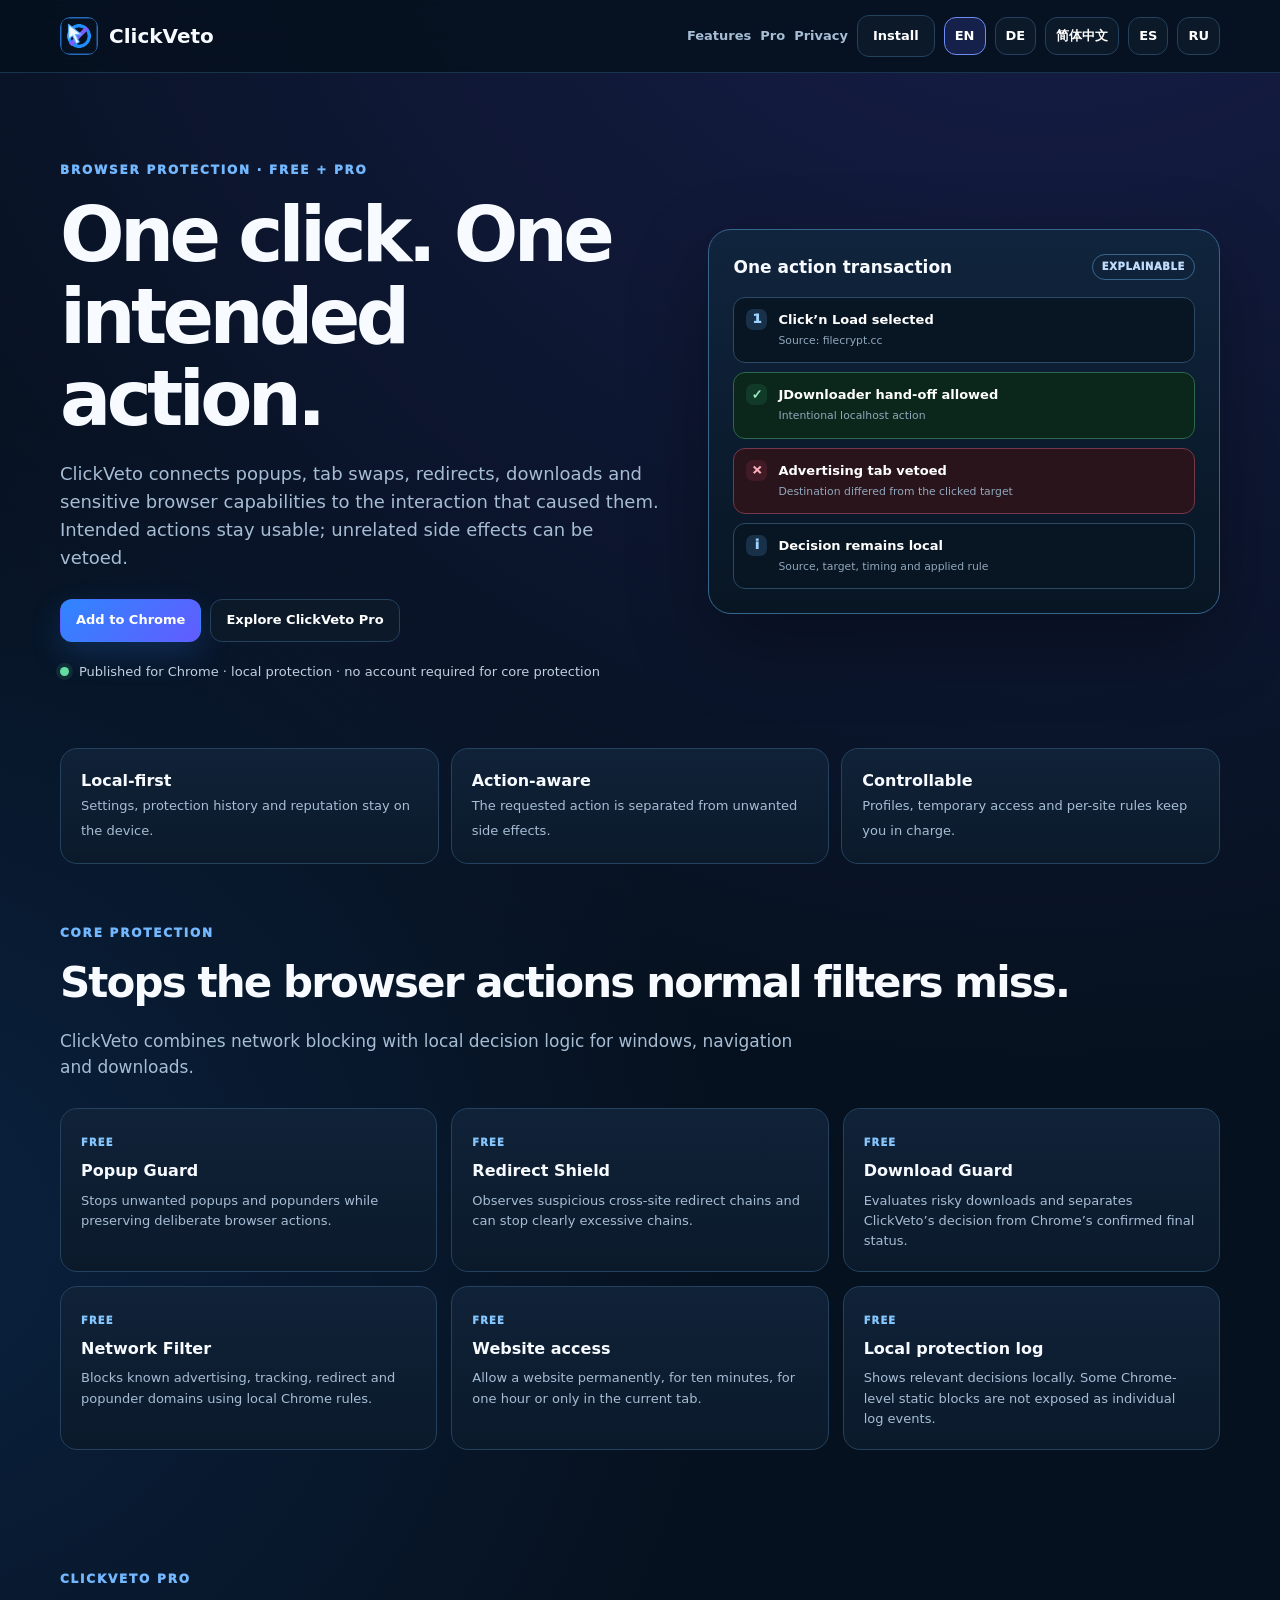
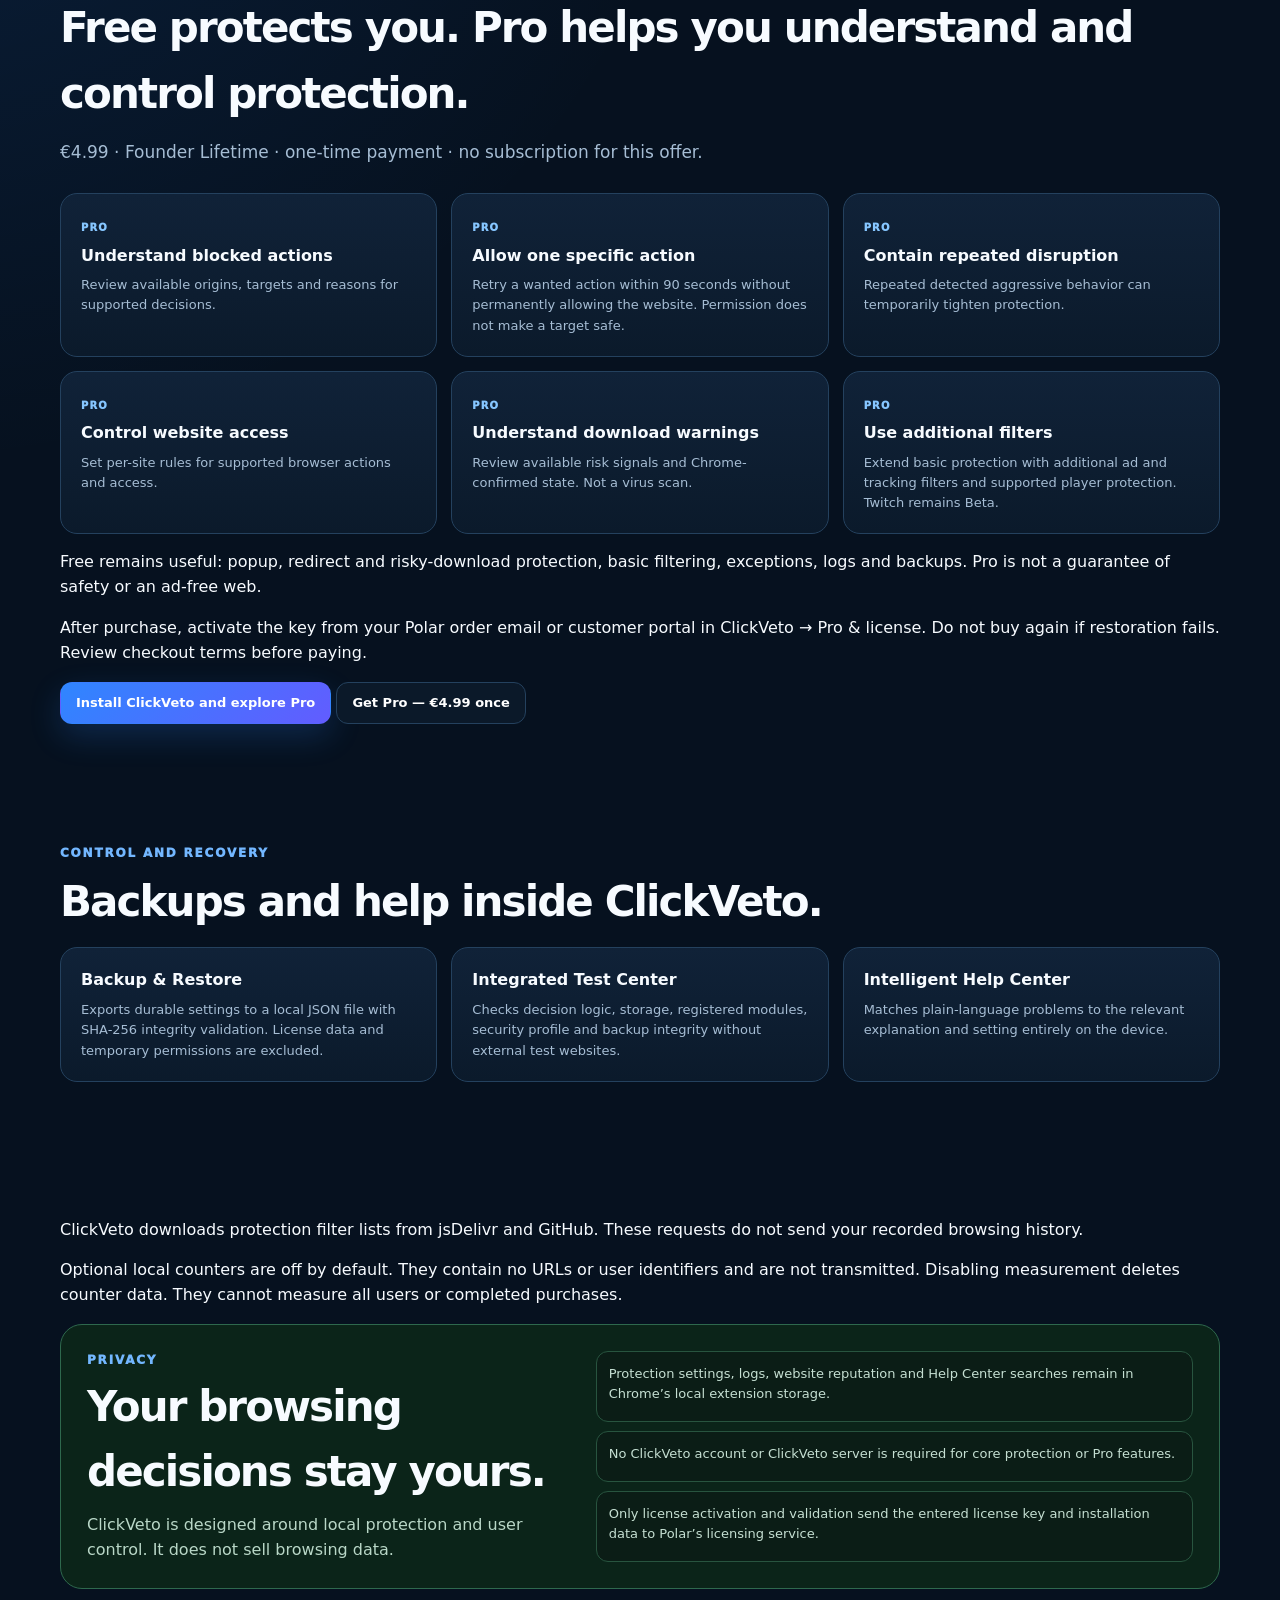
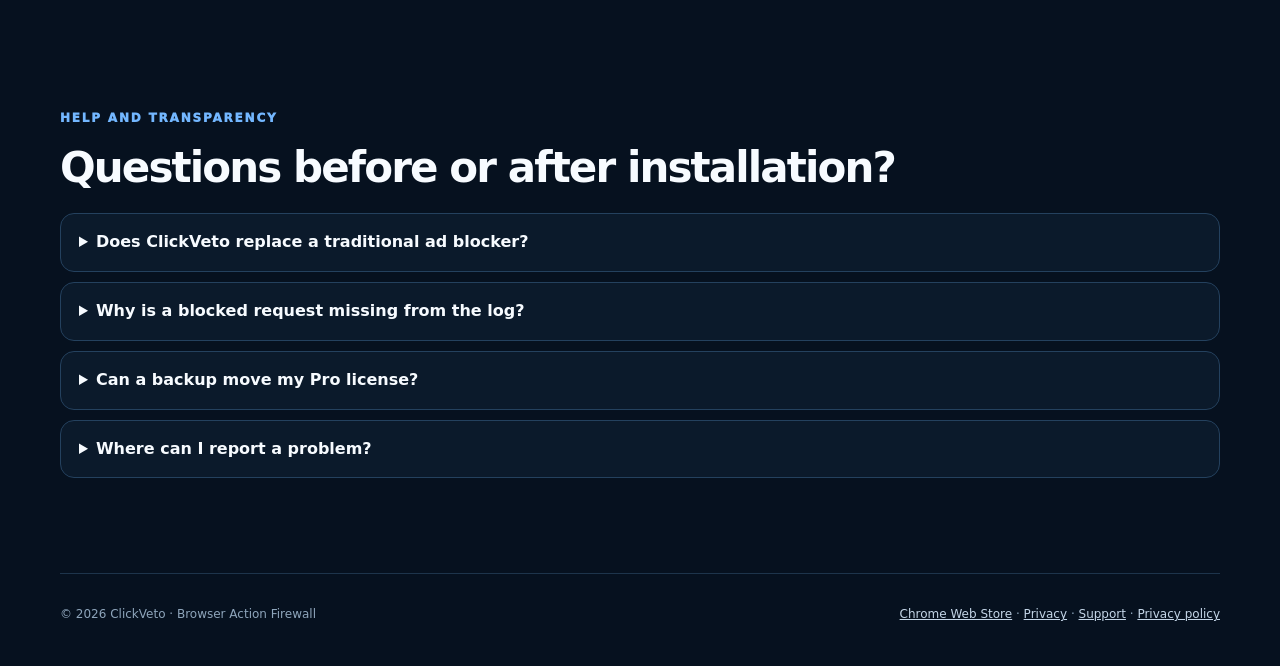
==== commit bacc68c6: "Preserve direct Polar checkout in all website languages" ====
--- a/index.html
+++ b/index.html
@@ -15,7 +15,7 @@
 <section class="strip"><div class="stat"><strong>Local-first</strong><span>Settings, protection history and reputation stay on the device.</span></div><div class="stat"><strong>Action-aware</strong><span>The requested action is separated from unwanted side effects.</span></div><div class="stat"><strong>Controllable</strong><span>Profiles, temporary access and per-site rules keep you in charge.</span></div></section>
 <section class="section" id="features"><div class="eyebrow">Core protection</div><h2>Stops the browser actions normal filters miss.</h2><p class="lead">ClickVeto combines network blocking with local decision logic for windows, navigation and downloads.</p><div class="grid">
 <article class="feature"><span class="tag">Free</span><strong>Popup Guard</strong><p>Stops unwanted popups and popunders while preserving deliberate browser actions.</p></article><article class="feature"><span class="tag">Free</span><strong>Redirect Shield</strong><p>Observes suspicious cross-site redirect chains and can stop clearly excessive chains.</p></article><article class="feature"><span class="tag">Free</span><strong>Download Guard</strong><p>Evaluates risky downloads and separates ClickVeto’s decision from Chrome’s confirmed final status.</p></article><article class="feature"><span class="tag">Free</span><strong>Network Filter</strong><p>Blocks known advertising, tracking, redirect and popunder domains using local Chrome rules.</p></article><article class="feature"><span class="tag">Free</span><strong>Website access</strong><p>Allow a website permanently, for ten minutes, for one hour or only in the current tab.</p></article><article class="feature"><span class="tag">Free</span><strong>Local protection log</strong><p>Shows relevant decisions locally. Some Chrome-level static blocks are not exposed as individual log events.</p></article></div></section>
-<section class="section" id="pro"><div class="eyebrow">ClickVeto Pro</div><h2>Free protects you. Pro helps you understand and control protection.</h2><p class="lead">€4.99 · Founder Lifetime · one-time payment · no subscription for this offer.</p><div class="grid"><article class="feature"><span class="tag">Pro</span><strong>Understand blocked actions</strong><p>Review available origins, targets and reasons for supported decisions.</p></article><article class="feature"><span class="tag">Pro</span><strong>Allow one specific action</strong><p>Retry a wanted action within 90 seconds without permanently allowing the website. Permission does not make a target safe.</p></article><article class="feature"><span class="tag">Pro</span><strong>Contain repeated disruption</strong><p>Repeated detected aggressive behavior can temporarily tighten protection.</p></article><article class="feature"><span class="tag">Pro</span><strong>Control website access</strong><p>Set per-site rules for supported browser actions and access.</p></article><article class="feature"><span class="tag">Pro</span><strong>Understand download warnings</strong><p>Review available risk signals and Chrome-confirmed state. Not a virus scan.</p></article><article class="feature"><span class="tag">Pro</span><strong>Use additional filters</strong><p>Extend basic protection with additional ad and tracking filters and supported player protection. Twitch remains Beta.</p></article></div><p>Free remains useful: popup, redirect and risky-download protection, basic filtering, exceptions, logs and backups. Pro is not a guarantee of safety or an ad-free web.</p><p>After purchase, activate the key from your Polar order email or customer portal in ClickVeto → Pro &amp; license. Do not buy again if restoration fails. Review checkout terms before paying.</p><a class="btn primary" href="https://chromewebstore.google.com/detail/clickveto/iajadlmijkdhofafpeefnailnopnamee" target="_blank" rel="noreferrer">Install ClickVeto and explore Pro</a></section>
+<section class="section" id="pro"><div class="eyebrow">ClickVeto Pro</div><h2>Free protects you. Pro helps you understand and control protection.</h2><p class="lead">€4.99 · Founder Lifetime · one-time payment · no subscription for this offer.</p><div class="grid"><article class="feature"><span class="tag">Pro</span><strong>Understand blocked actions</strong><p>Review available origins, targets and reasons for supported decisions.</p></article><article class="feature"><span class="tag">Pro</span><strong>Allow one specific action</strong><p>Retry a wanted action within 90 seconds without permanently allowing the website. Permission does not make a target safe.</p></article><article class="feature"><span class="tag">Pro</span><strong>Contain repeated disruption</strong><p>Repeated detected aggressive behavior can temporarily tighten protection.</p></article><article class="feature"><span class="tag">Pro</span><strong>Control website access</strong><p>Set per-site rules for supported browser actions and access.</p></article><article class="feature"><span class="tag">Pro</span><strong>Understand download warnings</strong><p>Review available risk signals and Chrome-confirmed state. Not a virus scan.</p></article><article class="feature"><span class="tag">Pro</span><strong>Use additional filters</strong><p>Extend basic protection with additional ad and tracking filters and supported player protection. Twitch remains Beta.</p></article></div><p>Free remains useful: popup, redirect and risky-download protection, basic filtering, exceptions, logs and backups. Pro is not a guarantee of safety or an ad-free web.</p><p>After purchase, activate the key from your Polar order email or customer portal in ClickVeto → Pro &amp; license. Do not buy again if restoration fails. Review checkout terms before paying.</p><a class="btn primary" href="https://chromewebstore.google.com/detail/clickveto/iajadlmijkdhofafpeefnailnopnamee" target="_blank" rel="noreferrer">Install ClickVeto and explore Pro</a> <a class="btn" href="https://buy.polar.sh/polar_cl_rQXmMxUcKgCrd6oTK952iHx83fKup8tin0EIN38O3bh" target="_blank" rel="noreferrer">Get Pro — €4.99 once</a></section>
 <section class="section"><div class="eyebrow">Control and recovery</div><h2>Backups and help inside ClickVeto.</h2><div class="tools"><article class="tool"><b>Backup &amp; Restore</b><p>Exports durable settings to a local JSON file with SHA-256 integrity validation. License data and temporary permissions are excluded.</p></article><article class="tool"><b>Integrated Test Center</b><p>Checks decision logic, storage, registered modules, security profile and backup integrity without external test websites.</p></article><article class="tool"><b>Intelligent Help Center</b><p>Matches plain-language problems to the relevant explanation and setting entirely on the device.</p></article></div></section>
 <section class="section" id="privacy"><p>ClickVeto downloads protection filter lists from jsDelivr and GitHub. These requests do not send your recorded browsing history.</p><p>Optional local counters are off by default. They contain no URLs or user identifiers and are not transmitted. Disabling measurement deletes counter data. They cannot measure all users or completed purchases.</p><div class="privacy"><div><div class="eyebrow">Privacy</div><h2>Your browsing decisions stay yours.</h2><p>ClickVeto is designed around local protection and user control. It does not sell browsing data.</p></div><div class="privacy-list"><div>Protection settings, logs, website reputation and Help Center searches remain in Chrome’s local extension storage.</div><div>No ClickVeto account or ClickVeto server is required for core protection or Pro features.</div><div>Only license activation and validation send the entered license key and installation data to Polar’s licensing service.</div></div></div></section>
 <section class="section" id="support"><div class="eyebrow">Help and transparency</div><h2>Questions before or after installation?</h2><div class="faq"><details><summary>Does ClickVeto replace a traditional ad blocker?</summary><p>No. Its distinctive focus is causal browser actions: what a click actually authorized. The included network filter adds protection against known ad and tracking domains.</p></details><details><summary>Why is a blocked request missing from the log?</summary><p>Chrome does not expose every production static-rule or content-setting decision as an individual event. The log records decisions ClickVeto can reliably observe.</p></details><details><summary>Can a backup move my Pro license?</summary><p>No. License data is deliberately excluded. A new installation or extension ID must be activated separately with the license key.</p></details><details><summary>Where can I report a problem?</summary><p>Use <a href="https://github.com/GainLog/clickveto-site/issues" target="_blank" rel="noreferrer">ClickVeto Support on GitHub</a>. Never post license keys or private data.</p></details></div></section>
@@ -25,7 +25,7 @@
 <section class="strip"><div class="stat"><strong>本地优先</strong><span>设置、保护记录及信誉数据保留在设备上。</span></div><div class="stat"><strong>理解操作意图</strong><span>区分所需操作与不需要的附带行为。</span></div><div class="stat"><strong>由您控制</strong><span>通过保护模式、临时许可和网站规则掌握控制权。</span></div></section>
 <section class="section" id="features-zh"><div class="eyebrow">基础保护</div><h2>阻止普通过滤器遗漏的浏览器操作。</h2><p class="lead">ClickVeto 将网络拦截与针对窗口、导航和下载的本地决策逻辑结合起来。</p><div class="grid">
 <article class="feature"><span class="tag">Free</span><strong>弹窗保护</strong><p>阻止不需要的弹窗和后台弹窗，同时保留有意进行的浏览器操作。</p></article><article class="feature"><span class="tag">Free</span><strong>重定向保护</strong><p>观察可疑跨站重定向链，并可阻止明显过长的重定向链。</p></article><article class="feature"><span class="tag">Free</span><strong>下载保护</strong><p>评估高风险下载，并区分 ClickVeto 的决策与 Chrome 确认的最终状态。</p></article><article class="feature"><span class="tag">Free</span><strong>网络过滤器</strong><p>使用本地 Chrome 规则拦截已知广告、跟踪、重定向及后台弹窗域名。</p></article><article class="feature"><span class="tag">Free</span><strong>网站许可</strong><p>永久允许网站，或允许十分钟、一小时、仅在当前标签页允许。</p></article><article class="feature"><span class="tag">Free</span><strong>本地保护日志</strong><p>在本地展示相关决策。某些 Chrome 层面的静态拦截不会提供单独的日志事件。</p></article></div></section>
-<section class="section" id="pro-zh"><div class="eyebrow">ClickVeto Pro</div><h2>Free 提供保护，Pro 帮助您理解并控制保护。</h2><p class="lead">€4.99 · Founder Lifetime · 一次性付款 · 此优惠无订阅</p><div class="grid"><article class="feature"><span class="tag">Pro</span><strong>理解被拦截的操作</strong><p>查看受支持决策的可用来源、目标和原因。</p></article><article class="feature"><span class="tag">Pro</span><strong>允许一次特定操作</strong><p>在 90 秒内重试所需操作，无需永久允许网站。许可并不代表目标安全。</p></article><article class="feature"><span class="tag">Pro</span><strong>遏制重复干扰</strong><p>重复检测到侵扰行为时，可暂时加强保护。</p></article><article class="feature"><span class="tag">Pro</span><strong>控制网站权限</strong><p>为受支持的浏览器操作和权限设置网站单独规则。</p></article><article class="feature"><span class="tag">Pro</span><strong>理解下载警告</strong><p>查看可用风险信号和 Chrome 确认的状态。这不是病毒扫描。</p></article><article class="feature"><span class="tag">Pro</span><strong>使用额外过滤器</strong><p>添加广告和跟踪过滤器及受支持的播放器保护，扩展基础保护。Twitch 功能仍为测试版。</p></article></div><p>Free 仍提供实用功能：弹窗、重定向和高风险下载保护，基础过滤、例外、日志及备份。Pro 不保证安全或整个网络无广告。</p><p>购买后，在 ClickVeto → Pro 和许可证中激活 Polar 订单邮件或客户门户提供的密钥。恢复失败时请勿再次购买。付款前请查看结账条款。</p><a class="btn primary" href="https://chromewebstore.google.com/detail/clickveto/iajadlmijkdhofafpeefnailnopnamee" target="_blank" rel="noreferrer">安装 ClickVeto 并了解 Pro</a></section>
+<section class="section" id="pro-zh"><div class="eyebrow">ClickVeto Pro</div><h2>Free 提供保护，Pro 帮助您理解并控制保护。</h2><p class="lead">€4.99 · Founder Lifetime · 一次性付款 · 此优惠无订阅</p><div class="grid"><article class="feature"><span class="tag">Pro</span><strong>理解被拦截的操作</strong><p>查看受支持决策的可用来源、目标和原因。</p></article><article class="feature"><span class="tag">Pro</span><strong>允许一次特定操作</strong><p>在 90 秒内重试所需操作，无需永久允许网站。许可并不代表目标安全。</p></article><article class="feature"><span class="tag">Pro</span><strong>遏制重复干扰</strong><p>重复检测到侵扰行为时，可暂时加强保护。</p></article><article class="feature"><span class="tag">Pro</span><strong>控制网站权限</strong><p>为受支持的浏览器操作和权限设置网站单独规则。</p></article><article class="feature"><span class="tag">Pro</span><strong>理解下载警告</strong><p>查看可用风险信号和 Chrome 确认的状态。这不是病毒扫描。</p></article><article class="feature"><span class="tag">Pro</span><strong>使用额外过滤器</strong><p>添加广告和跟踪过滤器及受支持的播放器保护，扩展基础保护。Twitch 功能仍为测试版。</p></article></div><p>Free 仍提供实用功能：弹窗、重定向和高风险下载保护，基础过滤、例外、日志及备份。Pro 不保证安全或整个网络无广告。</p><p>购买后，在 ClickVeto → Pro 和许可证中激活 Polar 订单邮件或客户门户提供的密钥。恢复失败时请勿再次购买。付款前请查看结账条款。</p><a class="btn primary" href="https://chromewebstore.google.com/detail/clickveto/iajadlmijkdhofafpeefnailnopnamee" target="_blank" rel="noreferrer">安装 ClickVeto 并了解 Pro</a> <a class="btn" href="https://buy.polar.sh/polar_cl_rQXmMxUcKgCrd6oTK952iHx83fKup8tin0EIN38O3bh" target="_blank" rel="noreferrer">购买 Pro — 一次性 4.99 欧元</a></section>
 <section class="section"><div class="eyebrow">控制与恢复</div><h2>ClickVeto 内置备份和帮助。</h2><div class="tools"><article class="tool"><b>备份与恢复</b><p>将持久设置导出为本地 JSON 文件，并通过 SHA-256 验证完整性。不包含许可证数据和临时许可。</p></article><article class="tool"><b>内置测试中心</b><p>无需外部测试网站，检查决策逻辑、存储、已注册模块、安全模式及备份完整性。</p></article><article class="tool"><b>智能帮助中心</b><p>完全在设备上，将日常语言描述的问题对应到相关说明和设置。</p></article></div></section>
 <section class="section" id="privacy-zh"><p>ClickVeto 从 jsDelivr 和 GitHub 下载防护过滤列表。这些请求不会发送已记录的浏览历史。</p><p>可选本地计数默认关闭，不含网址或用户标识，也不发送数据。关闭计数会删除计数数据。计数无法衡量所有用户或已完成的购买。</p><div class="privacy"><div><div class="eyebrow">隐私</div><h2>您的浏览决策由您掌握。</h2><p>ClickVeto 以本地保护和用户控制为设计原则，不出售浏览数据。</p></div><div class="privacy-list"><div>保护设置、日志、网站信誉和帮助中心搜索保留在 Chrome 本地扩展存储中。</div><div>基础保护及 Pro 功能无需 ClickVeto 账户或 ClickVeto 服务器。</div><div>仅许可证激活和验证会将输入的许可证密钥及安装数据发送至 Polar 许可证服务。</div></div></div></section>
 <section class="section" id="support-zh"><div class="eyebrow">帮助与透明度</div><h2>安装前后有疑问？</h2><div class="faq"><details><summary>ClickVeto 能代替传统广告拦截器吗？</summary><p>不能。其重点在于浏览器操作的因果关系：一次点击实际授权了什么。内置网络过滤器额外防护已知广告和跟踪域名。</p></details><details><summary>为什么日志中没有某个被拦截的请求？</summary><p>Chrome 不会将正式版本的每项静态规则或内容设置决策作为独立事件提供。日志记录 ClickVeto 能可靠观察到的决策。</p></details><details><summary>备份能转移 Pro 许可证吗？</summary><p>不能。许可证数据被有意排除。新的安装或扩展 ID 必须使用许可证密钥单独激活。</p></details><details><summary>在哪里反馈问题？</summary><p>请使用 <a href="https://github.com/GainLog/clickveto-site/issues" target="_blank" rel="noreferrer">GitHub 上的 ClickVeto 支持</a>。请勿公开许可证密钥或私人数据。</p></details></div></section>
@@ -34,7 +34,7 @@
 <section class="strip"><div class="stat"><strong>Primero, lo local</strong><span>Los ajustes, el historial de protección y la reputación permanecen en el dispositivo.</span></div><div class="stat"><strong>Según la acción</strong><span>Distingue la acción solicitada de los efectos secundarios no deseados.</span></div><div class="stat"><strong>Bajo tu control</strong><span>Los perfiles, permisos temporales y reglas por sitio te dan el control.</span></div></section>
 <section class="section" id="features-es"><div class="eyebrow">Protección básica</div><h2>Detiene acciones que los filtros habituales pasan por alto.</h2><p class="lead">ClickVeto combina el bloqueo de red con decisiones locales sobre ventanas, navegación y descargas.</p><div class="grid">
 <article class="feature"><span class="tag">Free</span><strong>Protección de ventanas emergentes</strong><p>Detiene ventanas emergentes y ocultas no deseadas, conservando las acciones deliberadas.</p></article><article class="feature"><span class="tag">Free</span><strong>Protección de redirecciones</strong><p>Observa cadenas sospechosas entre sitios y puede detener las claramente excesivas.</p></article><article class="feature"><span class="tag">Free</span><strong>Protección de descargas</strong><p>Evalúa descargas de riesgo y distingue la decisión de ClickVeto del estado final confirmado por Chrome.</p></article><article class="feature"><span class="tag">Free</span><strong>Filtro de red</strong><p>Bloquea dominios conocidos de publicidad, rastreo, redirección y ventanas ocultas mediante reglas locales de Chrome.</p></article><article class="feature"><span class="tag">Free</span><strong>Permisos por sitio</strong><p>Permite un sitio de forma permanente, diez minutos, una hora o solo en la pestaña actual.</p></article><article class="feature"><span class="tag">Free</span><strong>Registro local de protección</strong><p>Muestra decisiones relevantes en local. Algunos bloqueos estáticos de Chrome no se exponen como eventos individuales.</p></article></div></section>
-<section class="section" id="pro-es"><div class="eyebrow">ClickVeto Pro</div><h2>Free te protege. Pro te ayuda a entender y controlar la protección.</h2><p class="lead">4,99 € · Founder Lifetime · pago único · oferta sin suscripción</p><div class="grid"><article class="feature"><span class="tag">Pro</span><strong>Entender acciones bloqueadas</strong><p>Consulta los orígenes, destinos y motivos disponibles de las decisiones compatibles.</p></article><article class="feature"><span class="tag">Pro</span><strong>Permitir una acción concreta</strong><p>Repite la acción deseada en 90 segundos sin permitir el sitio permanentemente. El permiso no hace seguro el destino.</p></article><article class="feature"><span class="tag">Pro</span><strong>Limitar molestias repetidas</strong><p>La detección de comportamientos agresivos repetidos puede reforzar temporalmente la protección.</p></article><article class="feature"><span class="tag">Pro</span><strong>Controlar permisos de sitios</strong><p>Define reglas por sitio para las acciones y los permisos compatibles del navegador.</p></article><article class="feature"><span class="tag">Pro</span><strong>Entender avisos de descarga</strong><p>Consulta señales de riesgo y el estado confirmado por Chrome. No es un análisis antivirus.</p></article><article class="feature"><span class="tag">Pro</span><strong>Usar filtros adicionales</strong><p>Amplía la protección básica con filtros de anuncios y rastreo y protección compatible del reproductor. Twitch sigue en beta.</p></article></div><p>Free sigue siendo útil: protección de ventanas, redirecciones y descargas de riesgo, filtros básicos, excepciones, registro y copias. Pro no garantiza seguridad ni una web sin anuncios.</p><p>Tras comprar, activa la clave del correo de pedido o portal de Polar en ClickVeto → Pro y licencia. No vuelvas a comprar si falla la restauración. Revisa las condiciones antes de pagar.</p><a class="btn primary" href="https://chromewebstore.google.com/detail/clickveto/iajadlmijkdhofafpeefnailnopnamee" target="_blank" rel="noreferrer">Instalar ClickVeto y descubrir Pro</a></section>
+<section class="section" id="pro-es"><div class="eyebrow">ClickVeto Pro</div><h2>Free te protege. Pro te ayuda a entender y controlar la protección.</h2><p class="lead">4,99 € · Founder Lifetime · pago único · oferta sin suscripción</p><div class="grid"><article class="feature"><span class="tag">Pro</span><strong>Entender acciones bloqueadas</strong><p>Consulta los orígenes, destinos y motivos disponibles de las decisiones compatibles.</p></article><article class="feature"><span class="tag">Pro</span><strong>Permitir una acción concreta</strong><p>Repite la acción deseada en 90 segundos sin permitir el sitio permanentemente. El permiso no hace seguro el destino.</p></article><article class="feature"><span class="tag">Pro</span><strong>Limitar molestias repetidas</strong><p>La detección de comportamientos agresivos repetidos puede reforzar temporalmente la protección.</p></article><article class="feature"><span class="tag">Pro</span><strong>Controlar permisos de sitios</strong><p>Define reglas por sitio para las acciones y los permisos compatibles del navegador.</p></article><article class="feature"><span class="tag">Pro</span><strong>Entender avisos de descarga</strong><p>Consulta señales de riesgo y el estado confirmado por Chrome. No es un análisis antivirus.</p></article><article class="feature"><span class="tag">Pro</span><strong>Usar filtros adicionales</strong><p>Amplía la protección básica con filtros de anuncios y rastreo y protección compatible del reproductor. Twitch sigue en beta.</p></article></div><p>Free sigue siendo útil: protección de ventanas, redirecciones y descargas de riesgo, filtros básicos, excepciones, registro y copias. Pro no garantiza seguridad ni una web sin anuncios.</p><p>Tras comprar, activa la clave del correo de pedido o portal de Polar en ClickVeto → Pro y licencia. No vuelvas a comprar si falla la restauración. Revisa las condiciones antes de pagar.</p><a class="btn primary" href="https://chromewebstore.google.com/detail/clickveto/iajadlmijkdhofafpeefnailnopnamee" target="_blank" rel="noreferrer">Instalar ClickVeto y descubrir Pro</a> <a class="btn" href="https://buy.polar.sh/polar_cl_rQXmMxUcKgCrd6oTK952iHx83fKup8tin0EIN38O3bh" target="_blank" rel="noreferrer">Comprar Pro — 4,99 € una vez</a></section>
 <section class="section"><div class="eyebrow">Control y recuperación</div><h2>Copias y ayuda dentro de ClickVeto.</h2><div class="tools"><article class="tool"><b>Copia de seguridad y restauración</b><p>Exporta los ajustes persistentes a un JSON local con validación SHA-256. Excluye licencias y permisos temporales.</p></article><article class="tool"><b>Centro de pruebas integrado</b><p>Comprueba decisiones, almacenamiento, módulos registrados, perfil de seguridad e integridad de copias sin sitios externos.</p></article><article class="tool"><b>Centro de ayuda inteligente</b><p>Relaciona problemas descritos con tus palabras con la explicación y el ajuste adecuados, todo en el dispositivo.</p></article></div></section>
 <section class="section" id="privacy-es"><p>ClickVeto descarga listas de protección de jsDelivr y GitHub. Estas solicitudes no envían tu historial de navegación registrado.</p><p>Los contadores locales opcionales están desactivados por defecto. No contienen URL ni identificadores y no se transmiten. Desactivarlos borra sus datos. No miden todos los usuarios ni compras completadas.</p><div class="privacy"><div><div class="eyebrow">Privacidad</div><h2>Tus decisiones de navegación siguen siendo tuyas.</h2><p>ClickVeto se basa en protección local y control del usuario. No vende datos de navegación.</p></div><div class="privacy-list"><div>Los ajustes, registros, reputación de sitios y búsquedas de ayuda permanecen en el almacenamiento local de Chrome.</div><div>La protección básica y las funciones Pro no requieren cuenta ni servidor de ClickVeto.</div><div>Solo la activación y validación de licencias envían la clave introducida y datos de instalación al servicio de Polar.</div></div></div></section>
 <section class="section" id="support-es"><div class="eyebrow">Ayuda y transparencia</div><h2>¿Preguntas antes o después de instalar?</h2><div class="faq"><details><summary>¿Sustituye ClickVeto a un bloqueador tradicional?</summary><p>No. Se centra en la causa de las acciones: qué autorizó realmente un clic. El filtro incluido añade protección frente a dominios conocidos de anuncios y rastreo.</p></details><details><summary>¿Por qué falta una solicitud bloqueada en el registro?</summary><p>Chrome no expone cada decisión de reglas estáticas o permisos como un evento individual. El registro recoge las decisiones que ClickVeto puede observar de forma fiable.</p></details><details><summary>¿Puede una copia transferir mi licencia Pro?</summary><p>No. Los datos de licencia se excluyen deliberadamente. Una instalación o ID nuevos deben activarse por separado con la clave.</p></details><details><summary>¿Dónde puedo informar de un problema?</summary><p>Usa <a href="https://github.com/GainLog/clickveto-site/issues" target="_blank" rel="noreferrer">Soporte de ClickVeto en GitHub</a>. Nunca publiques claves de licencia ni datos privados.</p></details></div></section>
@@ -43,7 +43,7 @@
 <section class="strip"><div class="stat"><strong>Локальная работа</strong><span>Настройки, история защиты и репутация остаются на устройстве.</span></div><div class="stat"><strong>С учётом действий</strong><span>Нужное действие отделяется от нежелательных побочных действий.</span></div><div class="stat"><strong>Под вашим контролем</strong><span>Режимы, временные разрешения и правила сайтов дают вам контроль.</span></div></section>
 <section class="section" id="features-ru"><div class="eyebrow">Базовая защита</div><h2>Останавливает действия, которые пропускают обычные фильтры.</h2><p class="lead">ClickVeto сочетает сетевую блокировку с локальной логикой решений для окон, навигации и загрузок.</p><div class="grid">
 <article class="feature"><span class="tag">Free</span><strong>Защита всплывающих окон</strong><p>Останавливает нежелательные всплывающие и фоновые окна, сохраняя намеренные действия.</p></article><article class="feature"><span class="tag">Free</span><strong>Защита переходов</strong><p>Наблюдает подозрительные цепочки переходов между сайтами и может останавливать явно чрезмерные цепочки.</p></article><article class="feature"><span class="tag">Free</span><strong>Защита загрузок</strong><p>Оценивает рискованные загрузки и отделяет решение ClickVeto от итогового статуса, подтверждённого Chrome.</p></article><article class="feature"><span class="tag">Free</span><strong>Сетевой фильтр</strong><p>Блокирует известные домены рекламы, отслеживания, переходов и фоновых окон локальными правилами Chrome.</p></article><article class="feature"><span class="tag">Free</span><strong>Разрешения сайтов</strong><p>Разрешайте сайт постоянно, на десять минут, на час или только в текущей вкладке.</p></article><article class="feature"><span class="tag">Free</span><strong>Локальный журнал защиты</strong><p>Локально показывает соответствующие решения. Некоторые статические блокировки Chrome не доступны как отдельные события журнала.</p></article></div></section>
-<section class="section" id="pro-ru"><div class="eyebrow">ClickVeto Pro</div><h2>Free защищает вас. Pro помогает понять защиту и управлять ею.</h2><p class="lead">4,99 € · Founder Lifetime · разовый платёж · предложение без подписки</p><div class="grid"><article class="feature"><span class="tag">Pro</span><strong>Понять заблокированные действия</strong><p>Просмотрите доступные источники, цели и причины поддерживаемых решений.</p></article><article class="feature"><span class="tag">Pro</span><strong>Разрешить одно конкретное действие</strong><p>Повторите нужное действие в течение 90 секунд без постоянного разрешения сайта. Разрешение не делает цель безопасной.</p></article><article class="feature"><span class="tag">Pro</span><strong>Сдерживать повторные помехи</strong><p>Повторное обнаруженное агрессивное поведение может временно усилить защиту.</p></article><article class="feature"><span class="tag">Pro</span><strong>Управлять разрешениями сайтов</strong><p>Задайте правила для сайтов для поддерживаемых действий и разрешений браузера.</p></article><article class="feature"><span class="tag">Pro</span><strong>Понять предупреждения о загрузках</strong><p>Просмотрите доступные признаки риска и статус, подтверждённый Chrome. Это не проверка на вирусы.</p></article><article class="feature"><span class="tag">Pro</span><strong>Использовать дополнительные фильтры</strong><p>Дополните базовую защиту фильтрами рекламы и отслеживания и поддерживаемой защитой проигрывателя. Twitch остаётся в бета-версии.</p></article></div><p>Free остаётся полезным: защита окон, переходов и рискованных загрузок, базовые фильтры, исключения, журнал и копии. Pro не гарантирует безопасность или интернет без рекламы.</p><p>После покупки активируйте ключ из письма с заказом или личного кабинета Polar в ClickVeto → Pro и лицензия. Если восстановление не удалось, не покупайте повторно. Проверьте условия перед оплатой.</p><a class="btn primary" href="https://chromewebstore.google.com/detail/clickveto/iajadlmijkdhofafpeefnailnopnamee" target="_blank" rel="noreferrer">Установить ClickVeto и посмотреть Pro</a></section>
+<section class="section" id="pro-ru"><div class="eyebrow">ClickVeto Pro</div><h2>Free защищает вас. Pro помогает понять защиту и управлять ею.</h2><p class="lead">4,99 € · Founder Lifetime · разовый платёж · предложение без подписки</p><div class="grid"><article class="feature"><span class="tag">Pro</span><strong>Понять заблокированные действия</strong><p>Просмотрите доступные источники, цели и причины поддерживаемых решений.</p></article><article class="feature"><span class="tag">Pro</span><strong>Разрешить одно конкретное действие</strong><p>Повторите нужное действие в течение 90 секунд без постоянного разрешения сайта. Разрешение не делает цель безопасной.</p></article><article class="feature"><span class="tag">Pro</span><strong>Сдерживать повторные помехи</strong><p>Повторное обнаруженное агрессивное поведение может временно усилить защиту.</p></article><article class="feature"><span class="tag">Pro</span><strong>Управлять разрешениями сайтов</strong><p>Задайте правила для сайтов для поддерживаемых действий и разрешений браузера.</p></article><article class="feature"><span class="tag">Pro</span><strong>Понять предупреждения о загрузках</strong><p>Просмотрите доступные признаки риска и статус, подтверждённый Chrome. Это не проверка на вирусы.</p></article><article class="feature"><span class="tag">Pro</span><strong>Использовать дополнительные фильтры</strong><p>Дополните базовую защиту фильтрами рекламы и отслеживания и поддерживаемой защитой проигрывателя. Twitch остаётся в бета-версии.</p></article></div><p>Free остаётся полезным: защита окон, переходов и рискованных загрузок, базовые фильтры, исключения, журнал и копии. Pro не гарантирует безопасность или интернет без рекламы.</p><p>После покупки активируйте ключ из письма с заказом или личного кабинета Polar в ClickVeto → Pro и лицензия. Если восстановление не удалось, не покупайте повторно. Проверьте условия перед оплатой.</p><a class="btn primary" href="https://chromewebstore.google.com/detail/clickveto/iajadlmijkdhofafpeefnailnopnamee" target="_blank" rel="noreferrer">Установить ClickVeto и посмотреть Pro</a> <a class="btn" href="https://buy.polar.sh/polar_cl_rQXmMxUcKgCrd6oTK952iHx83fKup8tin0EIN38O3bh" target="_blank" rel="noreferrer">Купить Pro — 4,99 € однократно</a></section>
 <section class="section"><div class="eyebrow">Управление и восстановление</div><h2>Копии и помощь внутри ClickVeto.</h2><div class="tools"><article class="tool"><b>Резервное копирование и восстановление</b><p>Экспортирует постоянные настройки в локальный JSON-файл с проверкой SHA-256. Данные лицензии и временные разрешения исключены.</p></article><article class="tool"><b>Встроенный центр проверки</b><p>Проверяет логику решений, хранилище, зарегистрированные модули, режим безопасности и целостность копий без внешних тестовых сайтов.</p></article><article class="tool"><b>Умный справочный центр</b><p>Полностью на устройстве подбирает подходящие объяснения и настройки для проблем, описанных обычными словами.</p></article></div></section>
 <section class="section" id="privacy-ru"><p>ClickVeto загружает списки защитных фильтров с jsDelivr и GitHub. Эти запросы не передают записанную историю просмотра.</p><p>Необязательные локальные счётчики выключены по умолчанию. Они не содержат URL или идентификаторов и не передаются. Отключение удаляет данные. Счётчики не измеряют всех пользователей или завершённые покупки.</p><div class="privacy"><div><div class="eyebrow">Конфиденциальность</div><h2>Ваши решения в браузере остаются вашими.</h2><p>ClickVeto создан для локальной защиты и контроля пользователя. Он не продаёт данные о посещениях.</p></div><div class="privacy-list"><div>Настройки защиты, журналы, репутация сайтов и поиск справки остаются в локальном хранилище расширения Chrome.</div><div>Для базовой защиты и функций Pro не нужны аккаунт или сервер ClickVeto.</div><div>Только активация и проверка лицензии отправляют введённый ключ и данные установки в службу лицензий Polar.</div></div></div></section>
 <section class="section" id="support-ru"><div class="eyebrow">Помощь и прозрачность</div><h2>Вопросы до или после установки?</h2><div class="faq"><details><summary>Заменяет ли ClickVeto обычный блокировщик рекламы?</summary><p>Нет. Его особенность — связь действий с причиной: что именно разрешил клик. Встроенный сетевой фильтр добавляет защиту от известных доменов рекламы и отслеживания.</p></details><details><summary>Почему заблокированный запрос отсутствует в журнале?</summary><p>Chrome не предоставляет каждое решение статических правил или настроек содержимого как отдельное событие. Журнал сохраняет решения, которые ClickVeto может надёжно наблюдать.</p></details><details><summary>Может ли копия перенести лицензию Pro?</summary><p>Нет. Данные лицензии намеренно исключены. Новую установку или ID расширения нужно активировать отдельно ключом лицензии.</p></details><details><summary>Где сообщить о проблеме?</summary><p>Используйте <a href="https://github.com/GainLog/clickveto-site/issues" target="_blank" rel="noreferrer">Поддержку ClickVeto на GitHub</a>. Не публикуйте ключи лицензии или личные данные.</p></details></div></section>
@@ -52,11 +52,11 @@
 <section class="strip"><div class="stat"><strong>Lokal zuerst</strong><span>Einstellungen, Schutzverlauf und Reputation bleiben auf dem Gerät.</span></div><div class="stat"><strong>Aktionsbezogen</strong><span>Die gewünschte Aktion wird von unerwünschten Nebenwirkungen getrennt.</span></div><div class="stat"><strong>Kontrollierbar</strong><span>Profile, temporäre Freigaben und Website-Regeln geben dir Kontrolle.</span></div></section>
 <section class="section" id="funktionen"><div class="eyebrow">Kernschutz</div><h2>Schutz gegen unerwünschte Browser-Aktionen.</h2><p class="lead">ClickVeto verbindet Netzwerkblockierung mit lokaler Entscheidungslogik für Fenster, Navigationen und Downloads.</p><div class="grid">
 <article class="feature"><span class="tag">Free</span><strong>Popup Guard</strong><p>Stoppt unerwünschte Popups und Popunder, ohne bewusst ausgelöste Browser-Aktionen pauschal zu sperren.</p></article><article class="feature"><span class="tag">Free</span><strong>Redirect Shield</strong><p>Beobachtet verdächtige Cross-Site-Ketten und kann eindeutig überlange Weiterleitungen stoppen.</p></article><article class="feature"><span class="tag">Free</span><strong>Download Guard</strong><p>Bewertet riskante Downloads und trennt ClickVetos Entscheidung vom durch Chrome bestätigten Endstatus.</p></article><article class="feature"><span class="tag">Free</span><strong>Netzwerkfilter</strong><p>Blockiert bekannte Werbe-, Tracking-, Redirect- und Popunder-Domains mit lokalen Chrome-Regeln.</p></article><article class="feature"><span class="tag">Free</span><strong>Website-Freigaben</strong><p>Erlaube eine Website dauerhaft, für zehn Minuten, für eine Stunde oder nur im aktuellen Tab.</p></article><article class="feature"><span class="tag">Free</span><strong>Lokales Schutzprotokoll</strong><p>Zeigt relevante Entscheidungen lokal. Manche statischen Chrome-Blocks erscheinen nicht als einzelner Protokolleintrag.</p></article></div></section>
-<section class="section" id="pro-de"><div class="eyebrow">ClickVeto Pro</div><h2>Free schützt dich. Pro hilft dir, den Schutz zu verstehen und zu steuern.</h2><p class="lead">4,99 € · Founder Lifetime · Einmalzahlung · kein Abo für dieses Angebot.</p><div class="grid"><article class="feature"><span class="tag">Pro</span><strong>Blockierungen verstehen</strong><p>Prüfe verfügbare Auslöser, Ziele und Gründe einer unterstützten Entscheidung.</p></article><article class="feature"><span class="tag">Pro</span><strong>Eine Aktion einmal erlauben</strong><p>Wiederhole eine gewollte Aktion innerhalb von 90 Sekunden, ohne die Website dauerhaft freizugeben. Eine Freigabe macht das Ziel nicht sicher.</p></article><article class="feature"><span class="tag">Pro</span><strong>Wiederholte Störungen eindämmen</strong><p>Bei wiederholtem erkanntem aggressivem Verhalten kann der Schutz vorübergehend strenger reagieren.</p></article><article class="feature"><span class="tag">Pro</span><strong>Website-Rechte steuern</strong><p>Lege Regeln für unterstützte Browser-Aktionen und Zugriffe pro Website fest.</p></article><article class="feature"><span class="tag">Pro</span><strong>Download-Warnungen verstehen</strong><p>Prüfe verfügbare Risikosignale und den von Chrome bestätigten Status. Kein Virenscan.</p></article><article class="feature"><span class="tag">Pro</span><strong>Zusätzliche Filter nutzen</strong><p>Ergänze den Basisschutz durch erweiterte Werbe- und Trackingfilter und unterstützten Player-Schutz. Twitch bleibt Beta.</p></article></div><p>Free bleibt sinnvoll nutzbar: Popup-, Weiterleitungs- und Download-Schutz, Basis-Netzwerkfilter, Ausnahmen, Protokoll und Backups. Pro ist keine Garantie für Sicherheit oder ein werbefreies Web.</p><p>Nach dem Kauf den Lizenzschlüssel aus der Polar-Bestellmail oder dem Kundenportal in ClickVeto → Pro &amp; Lizenz aktivieren. Bei Problemen nicht erneut kaufen. Die Konditionen im Checkout vor Zahlung prüfen.</p><a class="btn primary" href="https://chromewebstore.google.com/detail/clickveto/iajadlmijkdhofafpeefnailnopnamee" target="_blank" rel="noreferrer">ClickVeto installieren und Pro ansehen</a></section>
+<section class="section" id="pro-de"><div class="eyebrow">ClickVeto Pro</div><h2>Free schützt dich. Pro hilft dir, den Schutz zu verstehen und zu steuern.</h2><p class="lead">4,99 € · Founder Lifetime · Einmalzahlung · kein Abo für dieses Angebot.</p><div class="grid"><article class="feature"><span class="tag">Pro</span><strong>Blockierungen verstehen</strong><p>Prüfe verfügbare Auslöser, Ziele und Gründe einer unterstützten Entscheidung.</p></article><article class="feature"><span class="tag">Pro</span><strong>Eine Aktion einmal erlauben</strong><p>Wiederhole eine gewollte Aktion innerhalb von 90 Sekunden, ohne die Website dauerhaft freizugeben. Eine Freigabe macht das Ziel nicht sicher.</p></article><article class="feature"><span class="tag">Pro</span><strong>Wiederholte Störungen eindämmen</strong><p>Bei wiederholtem erkanntem aggressivem Verhalten kann der Schutz vorübergehend strenger reagieren.</p></article><article class="feature"><span class="tag">Pro</span><strong>Website-Rechte steuern</strong><p>Lege Regeln für unterstützte Browser-Aktionen und Zugriffe pro Website fest.</p></article><article class="feature"><span class="tag">Pro</span><strong>Download-Warnungen verstehen</strong><p>Prüfe verfügbare Risikosignale und den von Chrome bestätigten Status. Kein Virenscan.</p></article><article class="feature"><span class="tag">Pro</span><strong>Zusätzliche Filter nutzen</strong><p>Ergänze den Basisschutz durch erweiterte Werbe- und Trackingfilter und unterstützten Player-Schutz. Twitch bleibt Beta.</p></article></div><p>Free bleibt sinnvoll nutzbar: Popup-, Weiterleitungs- und Download-Schutz, Basis-Netzwerkfilter, Ausnahmen, Protokoll und Backups. Pro ist keine Garantie für Sicherheit oder ein werbefreies Web.</p><p>Nach dem Kauf den Lizenzschlüssel aus der Polar-Bestellmail oder dem Kundenportal in ClickVeto → Pro &amp; Lizenz aktivieren. Bei Problemen nicht erneut kaufen. Die Konditionen im Checkout vor Zahlung prüfen.</p><a class="btn primary" href="https://chromewebstore.google.com/detail/clickveto/iajadlmijkdhofafpeefnailnopnamee" target="_blank" rel="noreferrer">ClickVeto installieren und Pro ansehen</a> <a class="btn" href="https://buy.polar.sh/polar_cl_rQXmMxUcKgCrd6oTK952iHx83fKup8tin0EIN38O3bh" target="_blank" rel="noreferrer">Pro kaufen — einmalig 4,99 €</a></section>
 <section class="section"><div class="eyebrow">Kontrolle und Wiederherstellung</div><h2>Backups und Hilfe direkt in ClickVeto.</h2><div class="tools"><article class="tool"><b>Backup &amp; Wiederherstellung</b><p>Exportiert dauerhafte Einstellungen mit SHA-256-Prüfung. Lizenzdaten und temporäre Freigaben sind ausgeschlossen.</p></article><article class="tool"><b>Integriertes Testzentrum</b><p>Prüft Entscheidungslogik, Speicher, registrierte Module, Sicherheitsprofil und Backup-Integrität ohne externe Testseiten.</p></article><article class="tool"><b>Intelligentes Help Center</b><p>Ordnet frei formulierte Probleme vollständig lokal der passenden Erklärung und Einstellung zu.</p></article></div></section>
 <section class="section" id="datenschutz"><p>ClickVeto lädt Schutzfilterlisten von jsDelivr und GitHub. Diese Anfragen senden keine aufgezeichnete Browserhistorie.</p><p>Freiwillige lokale Messzähler sind standardmäßig aus. Keine URLs oder Nutzerkennungen, keine Übertragung. Ausschalten löscht die Messdaten. Damit lassen sich weder alle Nutzer noch abgeschlossene Käufe messen.</p><div class="privacy"><div><div class="eyebrow">Datenschutz</div><h2>Deine Browser-Entscheidungen bleiben deine.</h2><p>ClickVeto ist auf lokalen Schutz und Nutzerkontrolle ausgelegt und verkauft keine Browserdaten.</p></div><div class="privacy-list"><div>Schutzeinstellungen, Protokolle, Website-Reputation und Help-Center-Suchen bleiben im lokalen Erweiterungsspeicher.</div><div>Für Kernschutz und Pro-Funktionen ist weder ein ClickVeto-Konto noch ein ClickVeto-Server erforderlich.</div><div>Nur zur Lizenzaktivierung und -prüfung werden der Lizenzschlüssel und Installationsdaten an Polar gesendet.</div></div></div></section>
 <section class="section" id="hilfe"><div class="eyebrow">Hilfe und Transparenz</div><h2>Fragen vor oder nach der Installation?</h2><div class="faq"><details><summary>Ersetzt ClickVeto einen klassischen Adblocker?</summary><p>Nein. Der Schwerpunkt sind kausale Browser-Aktionen. Der Netzwerkfilter ergänzt den Schutz gegen bekannte Werbe- und Tracking-Domains.</p></details><details><summary>Warum fehlt ein blockierter Netzwerkaufruf im Protokoll?</summary><p>Chrome stellt Erweiterungen nicht jede statische Regel als einzelnes Ereignis bereit. Das Protokoll zeigt zuverlässig beobachtbare Entscheidungen.</p></details><details><summary>Überträgt ein Backup meine Pro-Lizenz?</summary><p>Nein. Lizenzdaten sind ausgeschlossen. Eine neue Installation oder Erweiterungs-ID muss separat aktiviert werden.</p></details><details><summary>Wo kann ich ein Problem melden?</summary><p>Nutze den <a href="https://github.com/GainLog/clickveto-site/issues" target="_blank" rel="noreferrer">ClickVeto-Support auf GitHub</a>. Veröffentliche keine Lizenzschlüssel oder privaten Daten.</p></details></div></section>
 </main>
 <footer class="footer"><div class="footer-row"><span><span data-site-copy="© 2026 ClickVeto · Browser Action Firewall">© 2026 ClickVeto · Browser Action Firewall</span></span><span><a href="https://chromewebstore.google.com/detail/clickveto/iajadlmijkdhofafpeefnailnopnamee" target="_blank" rel="noreferrer">Chrome Web Store</a> · <a href="#privacy" id="privacyLink"><span data-site-copy="Privacy">Privacy</span></a> · <a href="https://github.com/GainLog/clickveto-site/issues" target="_blank" rel="noreferrer"><span data-site-copy="Support">Support</span></a> · <a href="privacy.html"><span data-site-copy="Privacy policy">Privacy policy</span></a></span></div></footer>
 </div>
-<script type="application/json" id="siteLanguageData">{"shared":{"en":{},"de":{"Features":"Funktionen","Privacy":"Datenschutz","Install":"Installieren","Support":"Support","Privacy policy":"Datenschutzerklärung","© 2026 ClickVeto · Browser Action Firewall":"© 2026 ClickVeto · Browser-Aktionsschutz"},"zh":{"Browser protection · Free + Pro":"浏览器保护 · Free + Pro","One click. One intended action.":"一次点击，一项所需操作。","ClickVeto connects popups, tab swaps, redirects, downloads and sensitive browser capabilities to the interaction that caused them. Intended actions stay usable; unrelated side effects can be vetoed.":"ClickVeto 将弹窗、标签页置换、重定向、下载及敏感浏览器权限与触发它们的操作关联起来。保留所需操作，并可拦截无关附带行为。","Add to Chrome":"添加至 Chrome","Explore ClickVeto Pro":"了解 ClickVeto Pro","Published for Chrome · local protection · no account required for core protection":"已上架 Chrome · 本地保护 · 基础保护无需账户","One action transaction":"单次操作事务","EXPLAINABLE":"可解释","Click’n Load selected":"已选择 Click’n Load","Source: filecrypt.cc":"来源：filecrypt.cc","JDownloader hand-off allowed":"已允许转交 JDownloader","Intentional localhost action":"有意进行的本地操作","Advertising tab vetoed":"广告标签页已拦截","Destination differed from the clicked target":"目的地与点击目标不符","Decision remains local":"决策保留在本地","Source, target, timing and applied rule":"来源、目标、时间及应用的规则","Local-first":"本地优先","Settings, protection history and reputation stay on the device.":"设置、保护记录及信誉数据保留在设备上。","Action-aware":"理解操作意图","The requested action is separated from unwanted side effects.":"区分所需操作与不需要的附带行为。","Controllable":"由您控制","Profiles, temporary access and per-site rules keep you in charge.":"通过保护模式、临时许可和网站规则掌握控制权。","Core protection":"基础保护","Stops the browser actions normal filters miss.":"阻止普通过滤器遗漏的浏览器操作。","ClickVeto combines network blocking with local decision logic for windows, navigation and downloads.":"ClickVeto 将网络拦截与针对窗口、导航和下载的本地决策逻辑结合起来。","Popup Guard":"弹窗保护","Stops unwanted popups and popunders while preserving deliberate browser actions.":"阻止不需要的弹窗和后台弹窗，同时保留有意进行的浏览器操作。","Redirect Shield":"重定向保护","Observes suspicious cross-site redirect chains and can stop clearly excessive chains.":"观察可疑跨站重定向链，并可阻止明显过长的重定向链。","Download Guard":"下载保护","Evaluates risky downloads and separates ClickVeto’s decision from Chrome’s confirmed final status.":"评估高风险下载，并区分 ClickVeto 的决策与 Chrome 确认的最终状态。","Network Filter":"网络过滤器","Blocks known advertising, tracking, redirect and popunder domains using local Chrome rules.":"使用本地 Chrome 规则拦截已知广告、跟踪、重定向及后台弹窗域名。","Website access":"网站许可","Allow a website permanently, for ten minutes, for one hour or only in the current tab.":"永久允许网站，或允许十分钟、一小时、仅在当前标签页允许。","Local protection log":"本地保护日志","Shows relevant decisions locally. Some Chrome-level static blocks are not exposed as individual log events.":"在本地展示相关决策。某些 Chrome 层面的静态拦截不会提供单独的日志事件。","Free protects you. Pro helps you understand and control protection.":"Free 提供保护，Pro 帮助您理解并控制保护。","€4.99 · Founder Lifetime · one-time payment · no subscription for this offer.":"€4.99 · Founder Lifetime · 一次性付款 · 此优惠无订阅","Understand blocked actions":"理解被拦截的操作","Review available origins, targets and reasons for supported decisions.":"查看受支持决策的可用来源、目标和原因。","Allow one specific action":"允许一次特定操作","Retry a wanted action within 90 seconds without permanently allowing the website. Permission does not make a target safe.":"在 90 秒内重试所需操作，无需永久允许网站。许可并不代表目标安全。","Contain repeated disruption":"遏制重复干扰","Repeated detected aggressive behavior can temporarily tighten protection.":"重复检测到侵扰行为时，可暂时加强保护。","Control website access":"控制网站权限","Set per-site rules for supported browser actions and access.":"为受支持的浏览器操作和权限设置网站单独规则。","Understand download warnings":"理解下载警告","Review available risk signals and Chrome-confirmed state. Not a virus scan.":"查看可用风险信号和 Chrome 确认的状态。这不是病毒扫描。","Use additional filters":"使用额外过滤器","Extend basic protection with additional ad and tracking filters and supported player protection. Twitch remains Beta.":"添加广告和跟踪过滤器及受支持的播放器保护，扩展基础保护。Twitch 功能仍为测试版。","Free remains useful: popup, redirect and risky-download protection, basic filtering, exceptions, logs and backups. Pro is not a guarantee of safety or an ad-free web.":"Free 仍提供实用功能：弹窗、重定向和高风险下载保护，基础过滤、例外、日志及备份。Pro 不保证安全或整个网络无广告。","After purchase, activate the key from your Polar order email or customer portal in ClickVeto → Pro & license. Do not buy again if restoration fails. Review checkout terms before paying.":"购买后，在 ClickVeto → Pro 和许可证中激活 Polar 订单邮件或客户门户提供的密钥。恢复失败时请勿再次购买。付款前请查看结账条款。","Install ClickVeto and explore Pro":"安装 ClickVeto 并了解 Pro","Control and recovery":"控制与恢复","Backups and help inside ClickVeto.":"ClickVeto 内置备份和帮助。","Backup & Restore":"备份与恢复","Exports durable settings to a local JSON file with SHA-256 integrity validation. License data and temporary permissions are excluded.":"将持久设置导出为本地 JSON 文件，并通过 SHA-256 验证完整性。不包含许可证数据和临时许可。","Integrated Test Center":"内置测试中心","Checks decision logic, storage, registered modules, security profile and backup integrity without external test websites.":"无需外部测试网站，检查决策逻辑、存储、已注册模块、安全模式及备份完整性。","Intelligent Help Center":"智能帮助中心","Matches plain-language problems to the relevant explanation and setting entirely on the device.":"完全在设备上，将日常语言描述的问题对应到相关说明和设置。","Optional local counters are off by default. They contain no URLs or user identifiers and are not transmitted. Disabling measurement deletes counter data. They cannot measure all users or completed purchases.":"可选本地计数默认关闭，不含网址或用户标识，也不发送数据。关闭计数会删除计数数据。计数无法衡量所有用户或已完成的购买。","Privacy":"隐私","Your browsing decisions stay yours.":"您的浏览决策由您掌握。","ClickVeto is designed around local protection and user control. It does not sell browsing data.":"ClickVeto 以本地保护和用户控制为设计原则，不出售浏览数据。","Protection settings, logs, website reputation and Help Center searches remain in Chrome’s local extension storage.":"保护设置、日志、网站信誉和帮助中心搜索保留在 Chrome 本地扩展存储中。","No ClickVeto account or ClickVeto server is required for core protection or Pro features.":"基础保护及 Pro 功能无需 ClickVeto 账户或 ClickVeto 服务器。","Only license activation and validation send the entered license key and installation data to Polar’s licensing service.":"仅许可证激活和验证会将输入的许可证密钥及安装数据发送至 Polar 许可证服务。","Help and transparency":"帮助与透明度","Questions before or after installation?":"安装前后有疑问？","Does ClickVeto replace a traditional ad blocker?":"ClickVeto 能代替传统广告拦截器吗？","No. Its distinctive focus is causal browser actions: what a click actually authorized. The included network filter adds protection against known ad and tracking domains.":"不能。其重点在于浏览器操作的因果关系：一次点击实际授权了什么。内置网络过滤器额外防护已知广告和跟踪域名。","Why is a blocked request missing from the log?":"为什么日志中没有某个被拦截的请求？","Chrome does not expose every production static-rule or content-setting decision as an individual event. The log records decisions ClickVeto can reliably observe.":"Chrome 不会将正式版本的每项静态规则或内容设置决策作为独立事件提供。日志记录 ClickVeto 能可靠观察到的决策。","Can a backup move my Pro license?":"备份能转移 Pro 许可证吗？","No. License data is deliberately excluded. A new installation or extension ID must be activated separately with the license key.":"不能。许可证数据被有意排除。新的安装或扩展 ID 必须使用许可证密钥单独激活。","Where can I report a problem?":"在哪里反馈问题？","Use":"请使用","ClickVeto Support on GitHub":"GitHub 上的 ClickVeto 支持",". Never post license keys or private data.":"。请勿公开许可证密钥或私人数据。","Features":"功能","Install":"安装","Support":"支持","© 2026 ClickVeto · Browser Action Firewall":"© 2026 ClickVeto · 浏览器操作防火墙","ClickVeto stops unwanted popups, tab swaps, redirect chains and risky downloads with local, explainable browser controls.":"ClickVeto 通过本地、可解释的浏览器控制，阻止不需要的弹窗、标签页置换、重定向链和高风险下载。","ClickVeto — Browser Action Firewall":"ClickVeto — 浏览器操作防火墙","One click. One intended action. Unwanted browser side effects are vetoed locally.":"一次点击，一项所需操作。在本地阻止不需要的浏览器附带行为。","Primary navigation":"主导航","Example ClickVeto decision":"ClickVeto 决策示例","Privacy policy":"隐私政策","ClickVeto downloads protection filter lists from jsDelivr and GitHub. These requests do not send your recorded browsing history.":"ClickVeto 从 jsDelivr 和 GitHub 下载防护过滤列表。这些请求不会发送已记录的浏览历史。","Back from checkout":"从结账页面返回","If your payment was completed, activate the license key from your Polar email or customer portal in ClickVeto. This page does not verify payment.":"如果已完成付款，请在 ClickVeto 中激活 Polar 邮件或客户门户中的许可证密钥。本页面不验证付款。"},"es":{"Browser protection · Free + Pro":"Protección del navegador · Free + Pro","One click. One intended action.":"Un clic. Una acción deseada.","ClickVeto connects popups, tab swaps, redirects, downloads and sensitive browser capabilities to the interaction that caused them. Intended actions stay usable; unrelated side effects can be vetoed.":"ClickVeto relaciona ventanas emergentes, cambios de pestaña, redirecciones, descargas y permisos sensibles con la interacción que los originó. Las acciones deseadas siguen disponibles; los efectos secundarios ajenos pueden bloquearse.","Add to Chrome":"Añadir a Chrome","Explore ClickVeto Pro":"Descubrir ClickVeto Pro","Published for Chrome · local protection · no account required for core protection":"Publicado para Chrome · protección local · sin cuenta para la protección básica","One action transaction":"Una transacción de acción","EXPLAINABLE":"EXPLICABLE","Click’n Load selected":"Click’n Load seleccionado","Source: filecrypt.cc":"Origen: filecrypt.cc","JDownloader hand-off allowed":"Transferencia a JDownloader permitida","Intentional localhost action":"Acción local intencionada","Advertising tab vetoed":"Pestaña publicitaria bloqueada","Destination differed from the clicked target":"El destino no coincidía con el objetivo pulsado","Decision remains local":"La decisión permanece local","Source, target, timing and applied rule":"Origen, destino, momento y regla aplicada","Local-first":"Primero, lo local","Settings, protection history and reputation stay on the device.":"Los ajustes, el historial de protección y la reputación permanecen en el dispositivo.","Action-aware":"Según la acción","The requested action is separated from unwanted side effects.":"Distingue la acción solicitada de los efectos secundarios no deseados.","Controllable":"Bajo tu control","Profiles, temporary access and per-site rules keep you in charge.":"Los perfiles, permisos temporales y reglas por sitio te dan el control.","Core protection":"Protección básica","Stops the browser actions normal filters miss.":"Detiene acciones que los filtros habituales pasan por alto.","ClickVeto combines network blocking with local decision logic for windows, navigation and downloads.":"ClickVeto combina el bloqueo de red con decisiones locales sobre ventanas, navegación y descargas.","Popup Guard":"Protección de ventanas emergentes","Stops unwanted popups and popunders while preserving deliberate browser actions.":"Detiene ventanas emergentes y ocultas no deseadas, conservando las acciones deliberadas.","Redirect Shield":"Protección de redirecciones","Observes suspicious cross-site redirect chains and can stop clearly excessive chains.":"Observa cadenas sospechosas entre sitios y puede detener las claramente excesivas.","Download Guard":"Protección de descargas","Evaluates risky downloads and separates ClickVeto’s decision from Chrome’s confirmed final status.":"Evalúa descargas de riesgo y distingue la decisión de ClickVeto del estado final confirmado por Chrome.","Network Filter":"Filtro de red","Blocks known advertising, tracking, redirect and popunder domains using local Chrome rules.":"Bloquea dominios conocidos de publicidad, rastreo, redirección y ventanas ocultas mediante reglas locales de Chrome.","Website access":"Permisos por sitio","Allow a website permanently, for ten minutes, for one hour or only in the current tab.":"Permite un sitio de forma permanente, diez minutos, una hora o solo en la pestaña actual.","Local protection log":"Registro local de protección","Shows relevant decisions locally. Some Chrome-level static blocks are not exposed as individual log events.":"Muestra decisiones relevantes en local. Algunos bloqueos estáticos de Chrome no se exponen como eventos individuales.","Free protects you. Pro helps you understand and control protection.":"Free te protege. Pro te ayuda a entender y controlar la protección.","€4.99 · Founder Lifetime · one-time payment · no subscription for this offer.":"4,99 € · Founder Lifetime · pago único · oferta sin suscripción","Understand blocked actions":"Entender acciones bloqueadas","Review available origins, targets and reasons for supported decisions.":"Consulta los orígenes, destinos y motivos disponibles de las decisiones compatibles.","Allow one specific action":"Permitir una acción concreta","Retry a wanted action within 90 seconds without permanently allowing the website. Permission does not make a target safe.":"Repite la acción deseada en 90 segundos sin permitir el sitio permanentemente. El permiso no hace seguro el destino.","Contain repeated disruption":"Limitar molestias repetidas","Repeated detected aggressive behavior can temporarily tighten protection.":"La detección de comportamientos agresivos repetidos puede reforzar temporalmente la protección.","Control website access":"Controlar permisos de sitios","Set per-site rules for supported browser actions and access.":"Define reglas por sitio para las acciones y los permisos compatibles del navegador.","Understand download warnings":"Entender avisos de descarga","Review available risk signals and Chrome-confirmed state. Not a virus scan.":"Consulta señales de riesgo y el estado confirmado por Chrome. No es un análisis antivirus.","Use additional filters":"Usar filtros adicionales","Extend basic protection with additional ad and tracking filters and supported player protection. Twitch remains Beta.":"Amplía la protección básica con filtros de anuncios y rastreo y protección compatible del reproductor. Twitch sigue en beta.","Free remains useful: popup, redirect and risky-download protection, basic filtering, exceptions, logs and backups. Pro is not a guarantee of safety or an ad-free web.":"Free sigue siendo útil: protección de ventanas, redirecciones y descargas de riesgo, filtros básicos, excepciones, registro y copias. Pro no garantiza seguridad ni una web sin anuncios.","After purchase, activate the key from your Polar order email or customer portal in ClickVeto → Pro & license. Do not buy again if restoration fails. Review checkout terms before paying.":"Tras comprar, activa la clave del correo de pedido o portal de Polar en ClickVeto → Pro y licencia. No vuelvas a comprar si falla la restauración. Revisa las condiciones antes de pagar.","Install ClickVeto and explore Pro":"Instalar ClickVeto y descubrir Pro","Control and recovery":"Control y recuperación","Backups and help inside ClickVeto.":"Copias y ayuda dentro de ClickVeto.","Backup & Restore":"Copia de seguridad y restauración","Exports durable settings to a local JSON file with SHA-256 integrity validation. License data and temporary permissions are excluded.":"Exporta los ajustes persistentes a un JSON local con validación SHA-256. Excluye licencias y permisos temporales.","Integrated Test Center":"Centro de pruebas integrado","Checks decision logic, storage, registered modules, security profile and backup integrity without external test websites.":"Comprueba decisiones, almacenamiento, módulos registrados, perfil de seguridad e integridad de copias sin sitios externos.","Intelligent Help Center":"Centro de ayuda inteligente","Matches plain-language problems to the relevant explanation and setting entirely on the device.":"Relaciona problemas descritos con tus palabras con la explicación y el ajuste adecuados, todo en el dispositivo.","Optional local counters are off by default. They contain no URLs or user identifiers and are not transmitted. Disabling measurement deletes counter data. They cannot measure all users or completed purchases.":"Los contadores locales opcionales están desactivados por defecto. No contienen URL ni identificadores y no se transmiten. Desactivarlos borra sus datos. No miden todos los usuarios ni compras completadas.","Privacy":"Privacidad","Your browsing decisions stay yours.":"Tus decisiones de navegación siguen siendo tuyas.","ClickVeto is designed around local protection and user control. It does not sell browsing data.":"ClickVeto se basa en protección local y control del usuario. No vende datos de navegación.","Protection settings, logs, website reputation and Help Center searches remain in Chrome’s local extension storage.":"Los ajustes, registros, reputación de sitios y búsquedas de ayuda permanecen en el almacenamiento local de Chrome.","No ClickVeto account or ClickVeto server is required for core protection or Pro features.":"La protección básica y las funciones Pro no requieren cuenta ni servidor de ClickVeto.","Only license activation and validation send the entered license key and installation data to Polar’s licensing service.":"Solo la activación y validación de licencias envían la clave introducida y datos de instalación al servicio de Polar.","Help and transparency":"Ayuda y transparencia","Questions before or after installation?":"¿Preguntas antes o después de instalar?","Does ClickVeto replace a traditional ad blocker?":"¿Sustituye ClickVeto a un bloqueador tradicional?","No. Its distinctive focus is causal browser actions: what a click actually authorized. The included network filter adds protection against known ad and tracking domains.":"No. Se centra en la causa de las acciones: qué autorizó realmente un clic. El filtro incluido añade protección frente a dominios conocidos de anuncios y rastreo.","Why is a blocked request missing from the log?":"¿Por qué falta una solicitud bloqueada en el registro?","Chrome does not expose every production static-rule or content-setting decision as an individual event. The log records decisions ClickVeto can reliably observe.":"Chrome no expone cada decisión de reglas estáticas o permisos como un evento individual. El registro recoge las decisiones que ClickVeto puede observar de forma fiable.","Can a backup move my Pro license?":"¿Puede una copia transferir mi licencia Pro?","No. License data is deliberately excluded. A new installation or extension ID must be activated separately with the license key.":"No. Los datos de licencia se excluyen deliberadamente. Una instalación o ID nuevos deben activarse por separado con la clave.","Where can I report a problem?":"¿Dónde puedo informar de un problema?","Use":"Usa","ClickVeto Support on GitHub":"Soporte de ClickVeto en GitHub",". Never post license keys or private data.":". Nunca publiques claves de licencia ni datos privados.","Features":"Funciones","Install":"Instalar","Support":"Soporte","© 2026 ClickVeto · Browser Action Firewall":"© 2026 ClickVeto · Cortafuegos de acciones del navegador","ClickVeto stops unwanted popups, tab swaps, redirect chains and risky downloads with local, explainable browser controls.":"ClickVeto detiene ventanas, cambios de pestaña, cadenas de redirección y descargas de riesgo con controles locales y explicables.","ClickVeto — Browser Action Firewall":"ClickVeto — Cortafuegos de acciones del navegador","One click. One intended action. Unwanted browser side effects are vetoed locally.":"Un clic. Una acción deseada. Los efectos secundarios no deseados se bloquean en local.","Primary navigation":"Navegación principal","Example ClickVeto decision":"Ejemplo de decisión de ClickVeto","Privacy policy":"Política de privacidad","ClickVeto downloads protection filter lists from jsDelivr and GitHub. These requests do not send your recorded browsing history.":"ClickVeto descarga listas de protección de jsDelivr y GitHub. Estas solicitudes no envían tu historial de navegación registrado.","Back from checkout":"De vuelta del pago","If your payment was completed, activate the license key from your Polar email or customer portal in ClickVeto. This page does not verify payment.":"Si completaste el pago, activa en ClickVeto la clave del correo de Polar o del portal del cliente. Esta página no verifica el pago."},"ru":{"Browser protection · Free + Pro":"Защита браузера · Free + Pro","One click. One intended action.":"Один клик. Одно нужное действие.","ClickVeto connects popups, tab swaps, redirects, downloads and sensitive browser capabilities to the interaction that caused them. Intended actions stay usable; unrelated side effects can be vetoed.":"ClickVeto связывает всплывающие окна, подмену вкладок, переходы, загрузки и чувствительные разрешения с вызвавшим их действием. Нужные действия остаются доступными, а посторонние побочные действия можно блокировать.","Add to Chrome":"Добавить в Chrome","Explore ClickVeto Pro":"Посмотреть ClickVeto Pro","Published for Chrome · local protection · no account required for core protection":"Доступен для Chrome · локальная защита · базовая защита без аккаунта","One action transaction":"Одна транзакция действия","EXPLAINABLE":"ПОНЯТНОЕ РЕШЕНИЕ","Click’n Load selected":"Выбран Click’n Load","Source: filecrypt.cc":"Источник: filecrypt.cc","JDownloader hand-off allowed":"Передача в JDownloader разрешена","Intentional localhost action":"Намеренное локальное действие","Advertising tab vetoed":"Рекламная вкладка заблокирована","Destination differed from the clicked target":"Адрес отличается от нажатой цели","Decision remains local":"Решение остаётся локальным","Source, target, timing and applied rule":"Источник, цель, время и применённое правило","Local-first":"Локальная работа","Settings, protection history and reputation stay on the device.":"Настройки, история защиты и репутация остаются на устройстве.","Action-aware":"С учётом действий","The requested action is separated from unwanted side effects.":"Нужное действие отделяется от нежелательных побочных действий.","Controllable":"Под вашим контролем","Profiles, temporary access and per-site rules keep you in charge.":"Режимы, временные разрешения и правила сайтов дают вам контроль.","Core protection":"Базовая защита","Stops the browser actions normal filters miss.":"Останавливает действия, которые пропускают обычные фильтры.","ClickVeto combines network blocking with local decision logic for windows, navigation and downloads.":"ClickVeto сочетает сетевую блокировку с локальной логикой решений для окон, навигации и загрузок.","Popup Guard":"Защита всплывающих окон","Stops unwanted popups and popunders while preserving deliberate browser actions.":"Останавливает нежелательные всплывающие и фоновые окна, сохраняя намеренные действия.","Redirect Shield":"Защита переходов","Observes suspicious cross-site redirect chains and can stop clearly excessive chains.":"Наблюдает подозрительные цепочки переходов между сайтами и может останавливать явно чрезмерные цепочки.","Download Guard":"Защита загрузок","Evaluates risky downloads and separates ClickVeto’s decision from Chrome’s confirmed final status.":"Оценивает рискованные загрузки и отделяет решение ClickVeto от итогового статуса, подтверждённого Chrome.","Network Filter":"Сетевой фильтр","Blocks known advertising, tracking, redirect and popunder domains using local Chrome rules.":"Блокирует известные домены рекламы, отслеживания, переходов и фоновых окон локальными правилами Chrome.","Website access":"Разрешения сайтов","Allow a website permanently, for ten minutes, for one hour or only in the current tab.":"Разрешайте сайт постоянно, на десять минут, на час или только в текущей вкладке.","Local protection log":"Локальный журнал защиты","Shows relevant decisions locally. Some Chrome-level static blocks are not exposed as individual log events.":"Локально показывает соответствующие решения. Некоторые статические блокировки Chrome не доступны как отдельные события журнала.","Free protects you. Pro helps you understand and control protection.":"Free защищает вас. Pro помогает понять защиту и управлять ею.","€4.99 · Founder Lifetime · one-time payment · no subscription for this offer.":"4,99 € · Founder Lifetime · разовый платёж · предложение без подписки","Understand blocked actions":"Понять заблокированные действия","Review available origins, targets and reasons for supported decisions.":"Просмотрите доступные источники, цели и причины поддерживаемых решений.","Allow one specific action":"Разрешить одно конкретное действие","Retry a wanted action within 90 seconds without permanently allowing the website. Permission does not make a target safe.":"Повторите нужное действие в течение 90 секунд без постоянного разрешения сайта. Разрешение не делает цель безопасной.","Contain repeated disruption":"Сдерживать повторные помехи","Repeated detected aggressive behavior can temporarily tighten protection.":"Повторное обнаруженное агрессивное поведение может временно усилить защиту.","Control website access":"Управлять разрешениями сайтов","Set per-site rules for supported browser actions and access.":"Задайте правила для сайтов для поддерживаемых действий и разрешений браузера.","Understand download warnings":"Понять предупреждения о загрузках","Review available risk signals and Chrome-confirmed state. Not a virus scan.":"Просмотрите доступные признаки риска и статус, подтверждённый Chrome. Это не проверка на вирусы.","Use additional filters":"Использовать дополнительные фильтры","Extend basic protection with additional ad and tracking filters and supported player protection. Twitch remains Beta.":"Дополните базовую защиту фильтрами рекламы и отслеживания и поддерживаемой защитой проигрывателя. Twitch остаётся в бета-версии.","Free remains useful: popup, redirect and risky-download protection, basic filtering, exceptions, logs and backups. Pro is not a guarantee of safety or an ad-free web.":"Free остаётся полезным: защита окон, переходов и рискованных загрузок, базовые фильтры, исключения, журнал и копии. Pro не гарантирует безопасность или интернет без рекламы.","After purchase, activate the key from your Polar order email or customer portal in ClickVeto → Pro & license. Do not buy again if restoration fails. Review checkout terms before paying.":"После покупки активируйте ключ из письма с заказом или личного кабинета Polar в ClickVeto → Pro и лицензия. Если восстановление не удалось, не покупайте повторно. Проверьте условия перед оплатой.","Install ClickVeto and explore Pro":"Установить ClickVeto и посмотреть Pro","Control and recovery":"Управление и восстановление","Backups and help inside ClickVeto.":"Копии и помощь внутри ClickVeto.","Backup & Restore":"Резервное копирование и восстановление","Exports durable settings to a local JSON file with SHA-256 integrity validation. License data and temporary permissions are excluded.":"Экспортирует постоянные настройки в локальный JSON-файл с проверкой SHA-256. Данные лицензии и временные разрешения исключены.","Integrated Test Center":"Встроенный центр проверки","Checks decision logic, storage, registered modules, security profile and backup integrity without external test websites.":"Проверяет логику решений, хранилище, зарегистрированные модули, режим безопасности и целостность копий без внешних тестовых сайтов.","Intelligent Help Center":"Умный справочный центр","Matches plain-language problems to the relevant explanation and setting entirely on the device.":"Полностью на устройстве подбирает подходящие объяснения и настройки для проблем, описанных обычными словами.","Optional local counters are off by default. They contain no URLs or user identifiers and are not transmitted. Disabling measurement deletes counter data. They cannot measure all users or completed purchases.":"Необязательные локальные счётчики выключены по умолчанию. Они не содержат URL или идентификаторов и не передаются. Отключение удаляет данные. Счётчики не измеряют всех пользователей или завершённые покупки.","Privacy":"Конфиденциальность","Your browsing decisions stay yours.":"Ваши решения в браузере остаются вашими.","ClickVeto is designed around local protection and user control. It does not sell browsing data.":"ClickVeto создан для локальной защиты и контроля пользователя. Он не продаёт данные о посещениях.","Protection settings, logs, website reputation and Help Center searches remain in Chrome’s local extension storage.":"Настройки защиты, журналы, репутация сайтов и поиск справки остаются в локальном хранилище расширения Chrome.","No ClickVeto account or ClickVeto server is required for core protection or Pro features.":"Для базовой защиты и функций Pro не нужны аккаунт или сервер ClickVeto.","Only license activation and validation send the entered license key and installation data to Polar’s licensing service.":"Только активация и проверка лицензии отправляют введённый ключ и данные установки в службу лицензий Polar.","Help and transparency":"Помощь и прозрачность","Questions before or after installation?":"Вопросы до или после установки?","Does ClickVeto replace a traditional ad blocker?":"Заменяет ли ClickVeto обычный блокировщик рекламы?","No. Its distinctive focus is causal browser actions: what a click actually authorized. The included network filter adds protection against known ad and tracking domains.":"Нет. Его особенность — связь действий с причиной: что именно разрешил клик. Встроенный сетевой фильтр добавляет защиту от известных доменов рекламы и отслеживания.","Why is a blocked request missing from the log?":"Почему заблокированный запрос отсутствует в журнале?","Chrome does not expose every production static-rule or content-setting decision as an individual event. The log records decisions ClickVeto can reliably observe.":"Chrome не предоставляет каждое решение статических правил или настроек содержимого как отдельное событие. Журнал сохраняет решения, которые ClickVeto может надёжно наблюдать.","Can a backup move my Pro license?":"Может ли копия перенести лицензию Pro?","No. License data is deliberately excluded. A new installation or extension ID must be activated separately with the license key.":"Нет. Данные лицензии намеренно исключены. Новую установку или ID расширения нужно активировать отдельно ключом лицензии.","Where can I report a problem?":"Где сообщить о проблеме?","Use":"Используйте","ClickVeto Support on GitHub":"Поддержку ClickVeto на GitHub",". Never post license keys or private data.":". Не публикуйте ключи лицензии или личные данные.","Features":"Функции","Install":"Установить","Support":"Поддержка","© 2026 ClickVeto · Browser Action Firewall":"© 2026 ClickVeto · Защита действий в браузере","ClickVeto stops unwanted popups, tab swaps, redirect chains and risky downloads with local, explainable browser controls.":"ClickVeto останавливает нежелательные окна, подмену вкладок, цепочки переходов и рискованные загрузки с локальными и понятными средствами контроля.","ClickVeto — Browser Action Firewall":"ClickVeto — Защита действий в браузере","One click. One intended action. Unwanted browser side effects are vetoed locally.":"Один клик. Одно нужное действие. Нежелательные побочные действия блокируются локально.","Primary navigation":"Основная навигация","Example ClickVeto decision":"Пример решения ClickVeto","Privacy policy":"Политика конфиденциальности","ClickVeto downloads protection filter lists from jsDelivr and GitHub. These requests do not send your recorded browsing history.":"ClickVeto загружает списки защитных фильтров с jsDelivr и GitHub. Эти запросы не передают записанную историю просмотра.","Back from checkout":"Возврат со страницы оплаты","If your payment was completed, activate the license key from your Polar email or customer portal in ClickVeto. This page does not verify payment.":"Если оплата завершена, активируйте в ClickVeto ключ из письма Polar или личного кабинета. Эта страница не проверяет оплату."}},"meta":{"en":{"title":"ClickVeto — Browser Action Firewall","description":"ClickVeto stops unwanted popups, tab swaps, redirect chains and risky downloads with local, explainable browser controls.","ogDescription":"One click. One intended action. Unwanted browser side effects are vetoed locally.","navLabel":"Primary navigation"},"de":{"title":"ClickVeto — Browser-Aktionsschutz","description":"ClickVeto stoppt unerwünschte Popups, Tab-Swaps, Weiterleitungsketten und riskante Downloads mit lokalen, nachvollziehbaren Browser-Regeln.","ogDescription":"Ein Klick. Eine beabsichtigte Aktion. Unerwünschte Browser-Nebenaktionen werden lokal blockiert.","navLabel":"Hauptnavigation"},"zh":{"title":"ClickVeto — 浏览器操作防火墙","description":"ClickVeto 通过本地、可解释的浏览器控制，阻止不需要的弹窗、标签页置换、重定向链和高风险下载。","ogDescription":"一次点击，一项所需操作。在本地阻止不需要的浏览器附带行为。","navLabel":"主导航"},"es":{"title":"ClickVeto — Cortafuegos de acciones del navegador","description":"ClickVeto detiene ventanas, cambios de pestaña, cadenas de redirección y descargas de riesgo con controles locales y explicables.","ogDescription":"Un clic. Una acción deseada. Los efectos secundarios no deseados se bloquean en local.","navLabel":"Navegación principal"},"ru":{"title":"ClickVeto — Защита действий в браузере","description":"ClickVeto останавливает нежелательные окна, подмену вкладок, цепочки переходов и рискованные загрузки с локальными и понятными средствами контроля.","ogDescription":"Один клик. Одно нужное действие. Нежелательные побочные действия блокируются локально.","navLabel":"Основная навигация"}}}</script><script src="languages.js"></script></body></html>
+<script type="application/json" id="siteLanguageData">{"shared":{"en":{},"de":{"Features":"Funktionen","Privacy":"Datenschutz","Install":"Installieren","Support":"Support","Privacy policy":"Datenschutzerklärung","© 2026 ClickVeto · Browser Action Firewall":"© 2026 ClickVeto · Browser-Aktionsschutz"},"zh":{"Browser protection · Free + Pro":"浏览器保护 · Free + Pro","One click. One intended action.":"一次点击，一项所需操作。","ClickVeto connects popups, tab swaps, redirects, downloads and sensitive browser capabilities to the interaction that caused them. Intended actions stay usable; unrelated side effects can be vetoed.":"ClickVeto 将弹窗、标签页置换、重定向、下载及敏感浏览器权限与触发它们的操作关联起来。保留所需操作，并可拦截无关附带行为。","Add to Chrome":"添加至 Chrome","Explore ClickVeto Pro":"了解 ClickVeto Pro","Published for Chrome · local protection · no account required for core protection":"已上架 Chrome · 本地保护 · 基础保护无需账户","One action transaction":"单次操作事务","EXPLAINABLE":"可解释","Click’n Load selected":"已选择 Click’n Load","Source: filecrypt.cc":"来源：filecrypt.cc","JDownloader hand-off allowed":"已允许转交 JDownloader","Intentional localhost action":"有意进行的本地操作","Advertising tab vetoed":"广告标签页已拦截","Destination differed from the clicked target":"目的地与点击目标不符","Decision remains local":"决策保留在本地","Source, target, timing and applied rule":"来源、目标、时间及应用的规则","Local-first":"本地优先","Settings, protection history and reputation stay on the device.":"设置、保护记录及信誉数据保留在设备上。","Action-aware":"理解操作意图","The requested action is separated from unwanted side effects.":"区分所需操作与不需要的附带行为。","Controllable":"由您控制","Profiles, temporary access and per-site rules keep you in charge.":"通过保护模式、临时许可和网站规则掌握控制权。","Core protection":"基础保护","Stops the browser actions normal filters miss.":"阻止普通过滤器遗漏的浏览器操作。","ClickVeto combines network blocking with local decision logic for windows, navigation and downloads.":"ClickVeto 将网络拦截与针对窗口、导航和下载的本地决策逻辑结合起来。","Popup Guard":"弹窗保护","Stops unwanted popups and popunders while preserving deliberate browser actions.":"阻止不需要的弹窗和后台弹窗，同时保留有意进行的浏览器操作。","Redirect Shield":"重定向保护","Observes suspicious cross-site redirect chains and can stop clearly excessive chains.":"观察可疑跨站重定向链，并可阻止明显过长的重定向链。","Download Guard":"下载保护","Evaluates risky downloads and separates ClickVeto’s decision from Chrome’s confirmed final status.":"评估高风险下载，并区分 ClickVeto 的决策与 Chrome 确认的最终状态。","Network Filter":"网络过滤器","Blocks known advertising, tracking, redirect and popunder domains using local Chrome rules.":"使用本地 Chrome 规则拦截已知广告、跟踪、重定向及后台弹窗域名。","Website access":"网站许可","Allow a website permanently, for ten minutes, for one hour or only in the current tab.":"永久允许网站，或允许十分钟、一小时、仅在当前标签页允许。","Local protection log":"本地保护日志","Shows relevant decisions locally. Some Chrome-level static blocks are not exposed as individual log events.":"在本地展示相关决策。某些 Chrome 层面的静态拦截不会提供单独的日志事件。","Free protects you. Pro helps you understand and control protection.":"Free 提供保护，Pro 帮助您理解并控制保护。","€4.99 · Founder Lifetime · one-time payment · no subscription for this offer.":"€4.99 · Founder Lifetime · 一次性付款 · 此优惠无订阅","Understand blocked actions":"理解被拦截的操作","Review available origins, targets and reasons for supported decisions.":"查看受支持决策的可用来源、目标和原因。","Allow one specific action":"允许一次特定操作","Retry a wanted action within 90 seconds without permanently allowing the website. Permission does not make a target safe.":"在 90 秒内重试所需操作，无需永久允许网站。许可并不代表目标安全。","Contain repeated disruption":"遏制重复干扰","Repeated detected aggressive behavior can temporarily tighten protection.":"重复检测到侵扰行为时，可暂时加强保护。","Control website access":"控制网站权限","Set per-site rules for supported browser actions and access.":"为受支持的浏览器操作和权限设置网站单独规则。","Understand download warnings":"理解下载警告","Review available risk signals and Chrome-confirmed state. Not a virus scan.":"查看可用风险信号和 Chrome 确认的状态。这不是病毒扫描。","Use additional filters":"使用额外过滤器","Extend basic protection with additional ad and tracking filters and supported player protection. Twitch remains Beta.":"添加广告和跟踪过滤器及受支持的播放器保护，扩展基础保护。Twitch 功能仍为测试版。","Free remains useful: popup, redirect and risky-download protection, basic filtering, exceptions, logs and backups. Pro is not a guarantee of safety or an ad-free web.":"Free 仍提供实用功能：弹窗、重定向和高风险下载保护，基础过滤、例外、日志及备份。Pro 不保证安全或整个网络无广告。","After purchase, activate the key from your Polar order email or customer portal in ClickVeto → Pro & license. Do not buy again if restoration fails. Review checkout terms before paying.":"购买后，在 ClickVeto → Pro 和许可证中激活 Polar 订单邮件或客户门户提供的密钥。恢复失败时请勿再次购买。付款前请查看结账条款。","Install ClickVeto and explore Pro":"安装 ClickVeto 并了解 Pro","Control and recovery":"控制与恢复","Backups and help inside ClickVeto.":"ClickVeto 内置备份和帮助。","Backup & Restore":"备份与恢复","Exports durable settings to a local JSON file with SHA-256 integrity validation. License data and temporary permissions are excluded.":"将持久设置导出为本地 JSON 文件，并通过 SHA-256 验证完整性。不包含许可证数据和临时许可。","Integrated Test Center":"内置测试中心","Checks decision logic, storage, registered modules, security profile and backup integrity without external test websites.":"无需外部测试网站，检查决策逻辑、存储、已注册模块、安全模式及备份完整性。","Intelligent Help Center":"智能帮助中心","Matches plain-language problems to the relevant explanation and setting entirely on the device.":"完全在设备上，将日常语言描述的问题对应到相关说明和设置。","Optional local counters are off by default. They contain no URLs or user identifiers and are not transmitted. Disabling measurement deletes counter data. They cannot measure all users or completed purchases.":"可选本地计数默认关闭，不含网址或用户标识，也不发送数据。关闭计数会删除计数数据。计数无法衡量所有用户或已完成的购买。","Privacy":"隐私","Your browsing decisions stay yours.":"您的浏览决策由您掌握。","ClickVeto is designed around local protection and user control. It does not sell browsing data.":"ClickVeto 以本地保护和用户控制为设计原则，不出售浏览数据。","Protection settings, logs, website reputation and Help Center searches remain in Chrome’s local extension storage.":"保护设置、日志、网站信誉和帮助中心搜索保留在 Chrome 本地扩展存储中。","No ClickVeto account or ClickVeto server is required for core protection or Pro features.":"基础保护及 Pro 功能无需 ClickVeto 账户或 ClickVeto 服务器。","Only license activation and validation send the entered license key and installation data to Polar’s licensing service.":"仅许可证激活和验证会将输入的许可证密钥及安装数据发送至 Polar 许可证服务。","Help and transparency":"帮助与透明度","Questions before or after installation?":"安装前后有疑问？","Does ClickVeto replace a traditional ad blocker?":"ClickVeto 能代替传统广告拦截器吗？","No. Its distinctive focus is causal browser actions: what a click actually authorized. The included network filter adds protection against known ad and tracking domains.":"不能。其重点在于浏览器操作的因果关系：一次点击实际授权了什么。内置网络过滤器额外防护已知广告和跟踪域名。","Why is a blocked request missing from the log?":"为什么日志中没有某个被拦截的请求？","Chrome does not expose every production static-rule or content-setting decision as an individual event. The log records decisions ClickVeto can reliably observe.":"Chrome 不会将正式版本的每项静态规则或内容设置决策作为独立事件提供。日志记录 ClickVeto 能可靠观察到的决策。","Can a backup move my Pro license?":"备份能转移 Pro 许可证吗？","No. License data is deliberately excluded. A new installation or extension ID must be activated separately with the license key.":"不能。许可证数据被有意排除。新的安装或扩展 ID 必须使用许可证密钥单独激活。","Where can I report a problem?":"在哪里反馈问题？","Use":"请使用","ClickVeto Support on GitHub":"GitHub 上的 ClickVeto 支持",". Never post license keys or private data.":"。请勿公开许可证密钥或私人数据。","Features":"功能","Install":"安装","Support":"支持","© 2026 ClickVeto · Browser Action Firewall":"© 2026 ClickVeto · 浏览器操作防火墙","ClickVeto stops unwanted popups, tab swaps, redirect chains and risky downloads with local, explainable browser controls.":"ClickVeto 通过本地、可解释的浏览器控制，阻止不需要的弹窗、标签页置换、重定向链和高风险下载。","ClickVeto — Browser Action Firewall":"ClickVeto — 浏览器操作防火墙","One click. One intended action. Unwanted browser side effects are vetoed locally.":"一次点击，一项所需操作。在本地阻止不需要的浏览器附带行为。","Primary navigation":"主导航","Example ClickVeto decision":"ClickVeto 决策示例","Privacy policy":"隐私政策","ClickVeto downloads protection filter lists from jsDelivr and GitHub. These requests do not send your recorded browsing history.":"ClickVeto 从 jsDelivr 和 GitHub 下载防护过滤列表。这些请求不会发送已记录的浏览历史。","Back from checkout":"从结账页面返回","If your payment was completed, activate the license key from your Polar email or customer portal in ClickVeto. This page does not verify payment.":"如果已完成付款，请在 ClickVeto 中激活 Polar 邮件或客户门户中的许可证密钥。本页面不验证付款。","Get Pro — €4.99 once":"购买 Pro — 一次性 4.99 欧元"},"es":{"Browser protection · Free + Pro":"Protección del navegador · Free + Pro","One click. One intended action.":"Un clic. Una acción deseada.","ClickVeto connects popups, tab swaps, redirects, downloads and sensitive browser capabilities to the interaction that caused them. Intended actions stay usable; unrelated side effects can be vetoed.":"ClickVeto relaciona ventanas emergentes, cambios de pestaña, redirecciones, descargas y permisos sensibles con la interacción que los originó. Las acciones deseadas siguen disponibles; los efectos secundarios ajenos pueden bloquearse.","Add to Chrome":"Añadir a Chrome","Explore ClickVeto Pro":"Descubrir ClickVeto Pro","Published for Chrome · local protection · no account required for core protection":"Publicado para Chrome · protección local · sin cuenta para la protección básica","One action transaction":"Una transacción de acción","EXPLAINABLE":"EXPLICABLE","Click’n Load selected":"Click’n Load seleccionado","Source: filecrypt.cc":"Origen: filecrypt.cc","JDownloader hand-off allowed":"Transferencia a JDownloader permitida","Intentional localhost action":"Acción local intencionada","Advertising tab vetoed":"Pestaña publicitaria bloqueada","Destination differed from the clicked target":"El destino no coincidía con el objetivo pulsado","Decision remains local":"La decisión permanece local","Source, target, timing and applied rule":"Origen, destino, momento y regla aplicada","Local-first":"Primero, lo local","Settings, protection history and reputation stay on the device.":"Los ajustes, el historial de protección y la reputación permanecen en el dispositivo.","Action-aware":"Según la acción","The requested action is separated from unwanted side effects.":"Distingue la acción solicitada de los efectos secundarios no deseados.","Controllable":"Bajo tu control","Profiles, temporary access and per-site rules keep you in charge.":"Los perfiles, permisos temporales y reglas por sitio te dan el control.","Core protection":"Protección básica","Stops the browser actions normal filters miss.":"Detiene acciones que los filtros habituales pasan por alto.","ClickVeto combines network blocking with local decision logic for windows, navigation and downloads.":"ClickVeto combina el bloqueo de red con decisiones locales sobre ventanas, navegación y descargas.","Popup Guard":"Protección de ventanas emergentes","Stops unwanted popups and popunders while preserving deliberate browser actions.":"Detiene ventanas emergentes y ocultas no deseadas, conservando las acciones deliberadas.","Redirect Shield":"Protección de redirecciones","Observes suspicious cross-site redirect chains and can stop clearly excessive chains.":"Observa cadenas sospechosas entre sitios y puede detener las claramente excesivas.","Download Guard":"Protección de descargas","Evaluates risky downloads and separates ClickVeto’s decision from Chrome’s confirmed final status.":"Evalúa descargas de riesgo y distingue la decisión de ClickVeto del estado final confirmado por Chrome.","Network Filter":"Filtro de red","Blocks known advertising, tracking, redirect and popunder domains using local Chrome rules.":"Bloquea dominios conocidos de publicidad, rastreo, redirección y ventanas ocultas mediante reglas locales de Chrome.","Website access":"Permisos por sitio","Allow a website permanently, for ten minutes, for one hour or only in the current tab.":"Permite un sitio de forma permanente, diez minutos, una hora o solo en la pestaña actual.","Local protection log":"Registro local de protección","Shows relevant decisions locally. Some Chrome-level static blocks are not exposed as individual log events.":"Muestra decisiones relevantes en local. Algunos bloqueos estáticos de Chrome no se exponen como eventos individuales.","Free protects you. Pro helps you understand and control protection.":"Free te protege. Pro te ayuda a entender y controlar la protección.","€4.99 · Founder Lifetime · one-time payment · no subscription for this offer.":"4,99 € · Founder Lifetime · pago único · oferta sin suscripción","Understand blocked actions":"Entender acciones bloqueadas","Review available origins, targets and reasons for supported decisions.":"Consulta los orígenes, destinos y motivos disponibles de las decisiones compatibles.","Allow one specific action":"Permitir una acción concreta","Retry a wanted action within 90 seconds without permanently allowing the website. Permission does not make a target safe.":"Repite la acción deseada en 90 segundos sin permitir el sitio permanentemente. El permiso no hace seguro el destino.","Contain repeated disruption":"Limitar molestias repetidas","Repeated detected aggressive behavior can temporarily tighten protection.":"La detección de comportamientos agresivos repetidos puede reforzar temporalmente la protección.","Control website access":"Controlar permisos de sitios","Set per-site rules for supported browser actions and access.":"Define reglas por sitio para las acciones y los permisos compatibles del navegador.","Understand download warnings":"Entender avisos de descarga","Review available risk signals and Chrome-confirmed state. Not a virus scan.":"Consulta señales de riesgo y el estado confirmado por Chrome. No es un análisis antivirus.","Use additional filters":"Usar filtros adicionales","Extend basic protection with additional ad and tracking filters and supported player protection. Twitch remains Beta.":"Amplía la protección básica con filtros de anuncios y rastreo y protección compatible del reproductor. Twitch sigue en beta.","Free remains useful: popup, redirect and risky-download protection, basic filtering, exceptions, logs and backups. Pro is not a guarantee of safety or an ad-free web.":"Free sigue siendo útil: protección de ventanas, redirecciones y descargas de riesgo, filtros básicos, excepciones, registro y copias. Pro no garantiza seguridad ni una web sin anuncios.","After purchase, activate the key from your Polar order email or customer portal in ClickVeto → Pro & license. Do not buy again if restoration fails. Review checkout terms before paying.":"Tras comprar, activa la clave del correo de pedido o portal de Polar en ClickVeto → Pro y licencia. No vuelvas a comprar si falla la restauración. Revisa las condiciones antes de pagar.","Install ClickVeto and explore Pro":"Instalar ClickVeto y descubrir Pro","Control and recovery":"Control y recuperación","Backups and help inside ClickVeto.":"Copias y ayuda dentro de ClickVeto.","Backup & Restore":"Copia de seguridad y restauración","Exports durable settings to a local JSON file with SHA-256 integrity validation. License data and temporary permissions are excluded.":"Exporta los ajustes persistentes a un JSON local con validación SHA-256. Excluye licencias y permisos temporales.","Integrated Test Center":"Centro de pruebas integrado","Checks decision logic, storage, registered modules, security profile and backup integrity without external test websites.":"Comprueba decisiones, almacenamiento, módulos registrados, perfil de seguridad e integridad de copias sin sitios externos.","Intelligent Help Center":"Centro de ayuda inteligente","Matches plain-language problems to the relevant explanation and setting entirely on the device.":"Relaciona problemas descritos con tus palabras con la explicación y el ajuste adecuados, todo en el dispositivo.","Optional local counters are off by default. They contain no URLs or user identifiers and are not transmitted. Disabling measurement deletes counter data. They cannot measure all users or completed purchases.":"Los contadores locales opcionales están desactivados por defecto. No contienen URL ni identificadores y no se transmiten. Desactivarlos borra sus datos. No miden todos los usuarios ni compras completadas.","Privacy":"Privacidad","Your browsing decisions stay yours.":"Tus decisiones de navegación siguen siendo tuyas.","ClickVeto is designed around local protection and user control. It does not sell browsing data.":"ClickVeto se basa en protección local y control del usuario. No vende datos de navegación.","Protection settings, logs, website reputation and Help Center searches remain in Chrome’s local extension storage.":"Los ajustes, registros, reputación de sitios y búsquedas de ayuda permanecen en el almacenamiento local de Chrome.","No ClickVeto account or ClickVeto server is required for core protection or Pro features.":"La protección básica y las funciones Pro no requieren cuenta ni servidor de ClickVeto.","Only license activation and validation send the entered license key and installation data to Polar’s licensing service.":"Solo la activación y validación de licencias envían la clave introducida y datos de instalación al servicio de Polar.","Help and transparency":"Ayuda y transparencia","Questions before or after installation?":"¿Preguntas antes o después de instalar?","Does ClickVeto replace a traditional ad blocker?":"¿Sustituye ClickVeto a un bloqueador tradicional?","No. Its distinctive focus is causal browser actions: what a click actually authorized. The included network filter adds protection against known ad and tracking domains.":"No. Se centra en la causa de las acciones: qué autorizó realmente un clic. El filtro incluido añade protección frente a dominios conocidos de anuncios y rastreo.","Why is a blocked request missing from the log?":"¿Por qué falta una solicitud bloqueada en el registro?","Chrome does not expose every production static-rule or content-setting decision as an individual event. The log records decisions ClickVeto can reliably observe.":"Chrome no expone cada decisión de reglas estáticas o permisos como un evento individual. El registro recoge las decisiones que ClickVeto puede observar de forma fiable.","Can a backup move my Pro license?":"¿Puede una copia transferir mi licencia Pro?","No. License data is deliberately excluded. A new installation or extension ID must be activated separately with the license key.":"No. Los datos de licencia se excluyen deliberadamente. Una instalación o ID nuevos deben activarse por separado con la clave.","Where can I report a problem?":"¿Dónde puedo informar de un problema?","Use":"Usa","ClickVeto Support on GitHub":"Soporte de ClickVeto en GitHub",". Never post license keys or private data.":". Nunca publiques claves de licencia ni datos privados.","Features":"Funciones","Install":"Instalar","Support":"Soporte","© 2026 ClickVeto · Browser Action Firewall":"© 2026 ClickVeto · Cortafuegos de acciones del navegador","ClickVeto stops unwanted popups, tab swaps, redirect chains and risky downloads with local, explainable browser controls.":"ClickVeto detiene ventanas, cambios de pestaña, cadenas de redirección y descargas de riesgo con controles locales y explicables.","ClickVeto — Browser Action Firewall":"ClickVeto — Cortafuegos de acciones del navegador","One click. One intended action. Unwanted browser side effects are vetoed locally.":"Un clic. Una acción deseada. Los efectos secundarios no deseados se bloquean en local.","Primary navigation":"Navegación principal","Example ClickVeto decision":"Ejemplo de decisión de ClickVeto","Privacy policy":"Política de privacidad","ClickVeto downloads protection filter lists from jsDelivr and GitHub. These requests do not send your recorded browsing history.":"ClickVeto descarga listas de protección de jsDelivr y GitHub. Estas solicitudes no envían tu historial de navegación registrado.","Back from checkout":"De vuelta del pago","If your payment was completed, activate the license key from your Polar email or customer portal in ClickVeto. This page does not verify payment.":"Si completaste el pago, activa en ClickVeto la clave del correo de Polar o del portal del cliente. Esta página no verifica el pago.","Get Pro — €4.99 once":"Comprar Pro — 4,99 € una vez"},"ru":{"Browser protection · Free + Pro":"Защита браузера · Free + Pro","One click. One intended action.":"Один клик. Одно нужное действие.","ClickVeto connects popups, tab swaps, redirects, downloads and sensitive browser capabilities to the interaction that caused them. Intended actions stay usable; unrelated side effects can be vetoed.":"ClickVeto связывает всплывающие окна, подмену вкладок, переходы, загрузки и чувствительные разрешения с вызвавшим их действием. Нужные действия остаются доступными, а посторонние побочные действия можно блокировать.","Add to Chrome":"Добавить в Chrome","Explore ClickVeto Pro":"Посмотреть ClickVeto Pro","Published for Chrome · local protection · no account required for core protection":"Доступен для Chrome · локальная защита · базовая защита без аккаунта","One action transaction":"Одна транзакция действия","EXPLAINABLE":"ПОНЯТНОЕ РЕШЕНИЕ","Click’n Load selected":"Выбран Click’n Load","Source: filecrypt.cc":"Источник: filecrypt.cc","JDownloader hand-off allowed":"Передача в JDownloader разрешена","Intentional localhost action":"Намеренное локальное действие","Advertising tab vetoed":"Рекламная вкладка заблокирована","Destination differed from the clicked target":"Адрес отличается от нажатой цели","Decision remains local":"Решение остаётся локальным","Source, target, timing and applied rule":"Источник, цель, время и применённое правило","Local-first":"Локальная работа","Settings, protection history and reputation stay on the device.":"Настройки, история защиты и репутация остаются на устройстве.","Action-aware":"С учётом действий","The requested action is separated from unwanted side effects.":"Нужное действие отделяется от нежелательных побочных действий.","Controllable":"Под вашим контролем","Profiles, temporary access and per-site rules keep you in charge.":"Режимы, временные разрешения и правила сайтов дают вам контроль.","Core protection":"Базовая защита","Stops the browser actions normal filters miss.":"Останавливает действия, которые пропускают обычные фильтры.","ClickVeto combines network blocking with local decision logic for windows, navigation and downloads.":"ClickVeto сочетает сетевую блокировку с локальной логикой решений для окон, навигации и загрузок.","Popup Guard":"Защита всплывающих окон","Stops unwanted popups and popunders while preserving deliberate browser actions.":"Останавливает нежелательные всплывающие и фоновые окна, сохраняя намеренные действия.","Redirect Shield":"Защита переходов","Observes suspicious cross-site redirect chains and can stop clearly excessive chains.":"Наблюдает подозрительные цепочки переходов между сайтами и может останавливать явно чрезмерные цепочки.","Download Guard":"Защита загрузок","Evaluates risky downloads and separates ClickVeto’s decision from Chrome’s confirmed final status.":"Оценивает рискованные загрузки и отделяет решение ClickVeto от итогового статуса, подтверждённого Chrome.","Network Filter":"Сетевой фильтр","Blocks known advertising, tracking, redirect and popunder domains using local Chrome rules.":"Блокирует известные домены рекламы, отслеживания, переходов и фоновых окон локальными правилами Chrome.","Website access":"Разрешения сайтов","Allow a website permanently, for ten minutes, for one hour or only in the current tab.":"Разрешайте сайт постоянно, на десять минут, на час или только в текущей вкладке.","Local protection log":"Локальный журнал защиты","Shows relevant decisions locally. Some Chrome-level static blocks are not exposed as individual log events.":"Локально показывает соответствующие решения. Некоторые статические блокировки Chrome не доступны как отдельные события журнала.","Free protects you. Pro helps you understand and control protection.":"Free защищает вас. Pro помогает понять защиту и управлять ею.","€4.99 · Founder Lifetime · one-time payment · no subscription for this offer.":"4,99 € · Founder Lifetime · разовый платёж · предложение без подписки","Understand blocked actions":"Понять заблокированные действия","Review available origins, targets and reasons for supported decisions.":"Просмотрите доступные источники, цели и причины поддерживаемых решений.","Allow one specific action":"Разрешить одно конкретное действие","Retry a wanted action within 90 seconds without permanently allowing the website. Permission does not make a target safe.":"Повторите нужное действие в течение 90 секунд без постоянного разрешения сайта. Разрешение не делает цель безопасной.","Contain repeated disruption":"Сдерживать повторные помехи","Repeated detected aggressive behavior can temporarily tighten protection.":"Повторное обнаруженное агрессивное поведение может временно усилить защиту.","Control website access":"Управлять разрешениями сайтов","Set per-site rules for supported browser actions and access.":"Задайте правила для сайтов для поддерживаемых действий и разрешений браузера.","Understand download warnings":"Понять предупреждения о загрузках","Review available risk signals and Chrome-confirmed state. Not a virus scan.":"Просмотрите доступные признаки риска и статус, подтверждённый Chrome. Это не проверка на вирусы.","Use additional filters":"Использовать дополнительные фильтры","Extend basic protection with additional ad and tracking filters and supported player protection. Twitch remains Beta.":"Дополните базовую защиту фильтрами рекламы и отслеживания и поддерживаемой защитой проигрывателя. Twitch остаётся в бета-версии.","Free remains useful: popup, redirect and risky-download protection, basic filtering, exceptions, logs and backups. Pro is not a guarantee of safety or an ad-free web.":"Free остаётся полезным: защита окон, переходов и рискованных загрузок, базовые фильтры, исключения, журнал и копии. Pro не гарантирует безопасность или интернет без рекламы.","After purchase, activate the key from your Polar order email or customer portal in ClickVeto → Pro & license. Do not buy again if restoration fails. Review checkout terms before paying.":"После покупки активируйте ключ из письма с заказом или личного кабинета Polar в ClickVeto → Pro и лицензия. Если восстановление не удалось, не покупайте повторно. Проверьте условия перед оплатой.","Install ClickVeto and explore Pro":"Установить ClickVeto и посмотреть Pro","Control and recovery":"Управление и восстановление","Backups and help inside ClickVeto.":"Копии и помощь внутри ClickVeto.","Backup & Restore":"Резервное копирование и восстановление","Exports durable settings to a local JSON file with SHA-256 integrity validation. License data and temporary permissions are excluded.":"Экспортирует постоянные настройки в локальный JSON-файл с проверкой SHA-256. Данные лицензии и временные разрешения исключены.","Integrated Test Center":"Встроенный центр проверки","Checks decision logic, storage, registered modules, security profile and backup integrity without external test websites.":"Проверяет логику решений, хранилище, зарегистрированные модули, режим безопасности и целостность копий без внешних тестовых сайтов.","Intelligent Help Center":"Умный справочный центр","Matches plain-language problems to the relevant explanation and setting entirely on the device.":"Полностью на устройстве подбирает подходящие объяснения и настройки для проблем, описанных обычными словами.","Optional local counters are off by default. They contain no URLs or user identifiers and are not transmitted. Disabling measurement deletes counter data. They cannot measure all users or completed purchases.":"Необязательные локальные счётчики выключены по умолчанию. Они не содержат URL или идентификаторов и не передаются. Отключение удаляет данные. Счётчики не измеряют всех пользователей или завершённые покупки.","Privacy":"Конфиденциальность","Your browsing decisions stay yours.":"Ваши решения в браузере остаются вашими.","ClickVeto is designed around local protection and user control. It does not sell browsing data.":"ClickVeto создан для локальной защиты и контроля пользователя. Он не продаёт данные о посещениях.","Protection settings, logs, website reputation and Help Center searches remain in Chrome’s local extension storage.":"Настройки защиты, журналы, репутация сайтов и поиск справки остаются в локальном хранилище расширения Chrome.","No ClickVeto account or ClickVeto server is required for core protection or Pro features.":"Для базовой защиты и функций Pro не нужны аккаунт или сервер ClickVeto.","Only license activation and validation send the entered license key and installation data to Polar’s licensing service.":"Только активация и проверка лицензии отправляют введённый ключ и данные установки в службу лицензий Polar.","Help and transparency":"Помощь и прозрачность","Questions before or after installation?":"Вопросы до или после установки?","Does ClickVeto replace a traditional ad blocker?":"Заменяет ли ClickVeto обычный блокировщик рекламы?","No. Its distinctive focus is causal browser actions: what a click actually authorized. The included network filter adds protection against known ad and tracking domains.":"Нет. Его особенность — связь действий с причиной: что именно разрешил клик. Встроенный сетевой фильтр добавляет защиту от известных доменов рекламы и отслеживания.","Why is a blocked request missing from the log?":"Почему заблокированный запрос отсутствует в журнале?","Chrome does not expose every production static-rule or content-setting decision as an individual event. The log records decisions ClickVeto can reliably observe.":"Chrome не предоставляет каждое решение статических правил или настроек содержимого как отдельное событие. Журнал сохраняет решения, которые ClickVeto может надёжно наблюдать.","Can a backup move my Pro license?":"Может ли копия перенести лицензию Pro?","No. License data is deliberately excluded. A new installation or extension ID must be activated separately with the license key.":"Нет. Данные лицензии намеренно исключены. Новую установку или ID расширения нужно активировать отдельно ключом лицензии.","Where can I report a problem?":"Где сообщить о проблеме?","Use":"Используйте","ClickVeto Support on GitHub":"Поддержку ClickVeto на GitHub",". Never post license keys or private data.":". Не публикуйте ключи лицензии или личные данные.","Features":"Функции","Install":"Установить","Support":"Поддержка","© 2026 ClickVeto · Browser Action Firewall":"© 2026 ClickVeto · Защита действий в браузере","ClickVeto stops unwanted popups, tab swaps, redirect chains and risky downloads with local, explainable browser controls.":"ClickVeto останавливает нежелательные окна, подмену вкладок, цепочки переходов и рискованные загрузки с локальными и понятными средствами контроля.","ClickVeto — Browser Action Firewall":"ClickVeto — Защита действий в браузере","One click. One intended action. Unwanted browser side effects are vetoed locally.":"Один клик. Одно нужное действие. Нежелательные побочные действия блокируются локально.","Primary navigation":"Основная навигация","Example ClickVeto decision":"Пример решения ClickVeto","Privacy policy":"Политика конфиденциальности","ClickVeto downloads protection filter lists from jsDelivr and GitHub. These requests do not send your recorded browsing history.":"ClickVeto загружает списки защитных фильтров с jsDelivr и GitHub. Эти запросы не передают записанную историю просмотра.","Back from checkout":"Возврат со страницы оплаты","If your payment was completed, activate the license key from your Polar email or customer portal in ClickVeto. This page does not verify payment.":"Если оплата завершена, активируйте в ClickVeto ключ из письма Polar или личного кабинета. Эта страница не проверяет оплату.","Get Pro — €4.99 once":"Купить Pro — 4,99 € однократно"}},"meta":{"en":{"title":"ClickVeto — Browser Action Firewall","description":"ClickVeto stops unwanted popups, tab swaps, redirect chains and risky downloads with local, explainable browser controls.","ogDescription":"One click. One intended action. Unwanted browser side effects are vetoed locally.","navLabel":"Primary navigation"},"de":{"title":"ClickVeto — Browser-Aktionsschutz","description":"ClickVeto stoppt unerwünschte Popups, Tab-Swaps, Weiterleitungsketten und riskante Downloads mit lokalen, nachvollziehbaren Browser-Regeln.","ogDescription":"Ein Klick. Eine beabsichtigte Aktion. Unerwünschte Browser-Nebenaktionen werden lokal blockiert.","navLabel":"Hauptnavigation"},"zh":{"title":"ClickVeto — 浏览器操作防火墙","description":"ClickVeto 通过本地、可解释的浏览器控制，阻止不需要的弹窗、标签页置换、重定向链和高风险下载。","ogDescription":"一次点击，一项所需操作。在本地阻止不需要的浏览器附带行为。","navLabel":"主导航"},"es":{"title":"ClickVeto — Cortafuegos de acciones del navegador","description":"ClickVeto detiene ventanas, cambios de pestaña, cadenas de redirección y descargas de riesgo con controles locales y explicables.","ogDescription":"Un clic. Una acción deseada. Los efectos secundarios no deseados se bloquean en local.","navLabel":"Navegación principal"},"ru":{"title":"ClickVeto — Защита действий в браузере","description":"ClickVeto останавливает нежелательные окна, подмену вкладок, цепочки переходов и рискованные загрузки с локальными и понятными средствами контроля.","ogDescription":"Один клик. Одно нужное действие. Нежелательные побочные действия блокируются локально.","navLabel":"Основная навигация"}}}</script><script src="languages.js"></script></body></html>
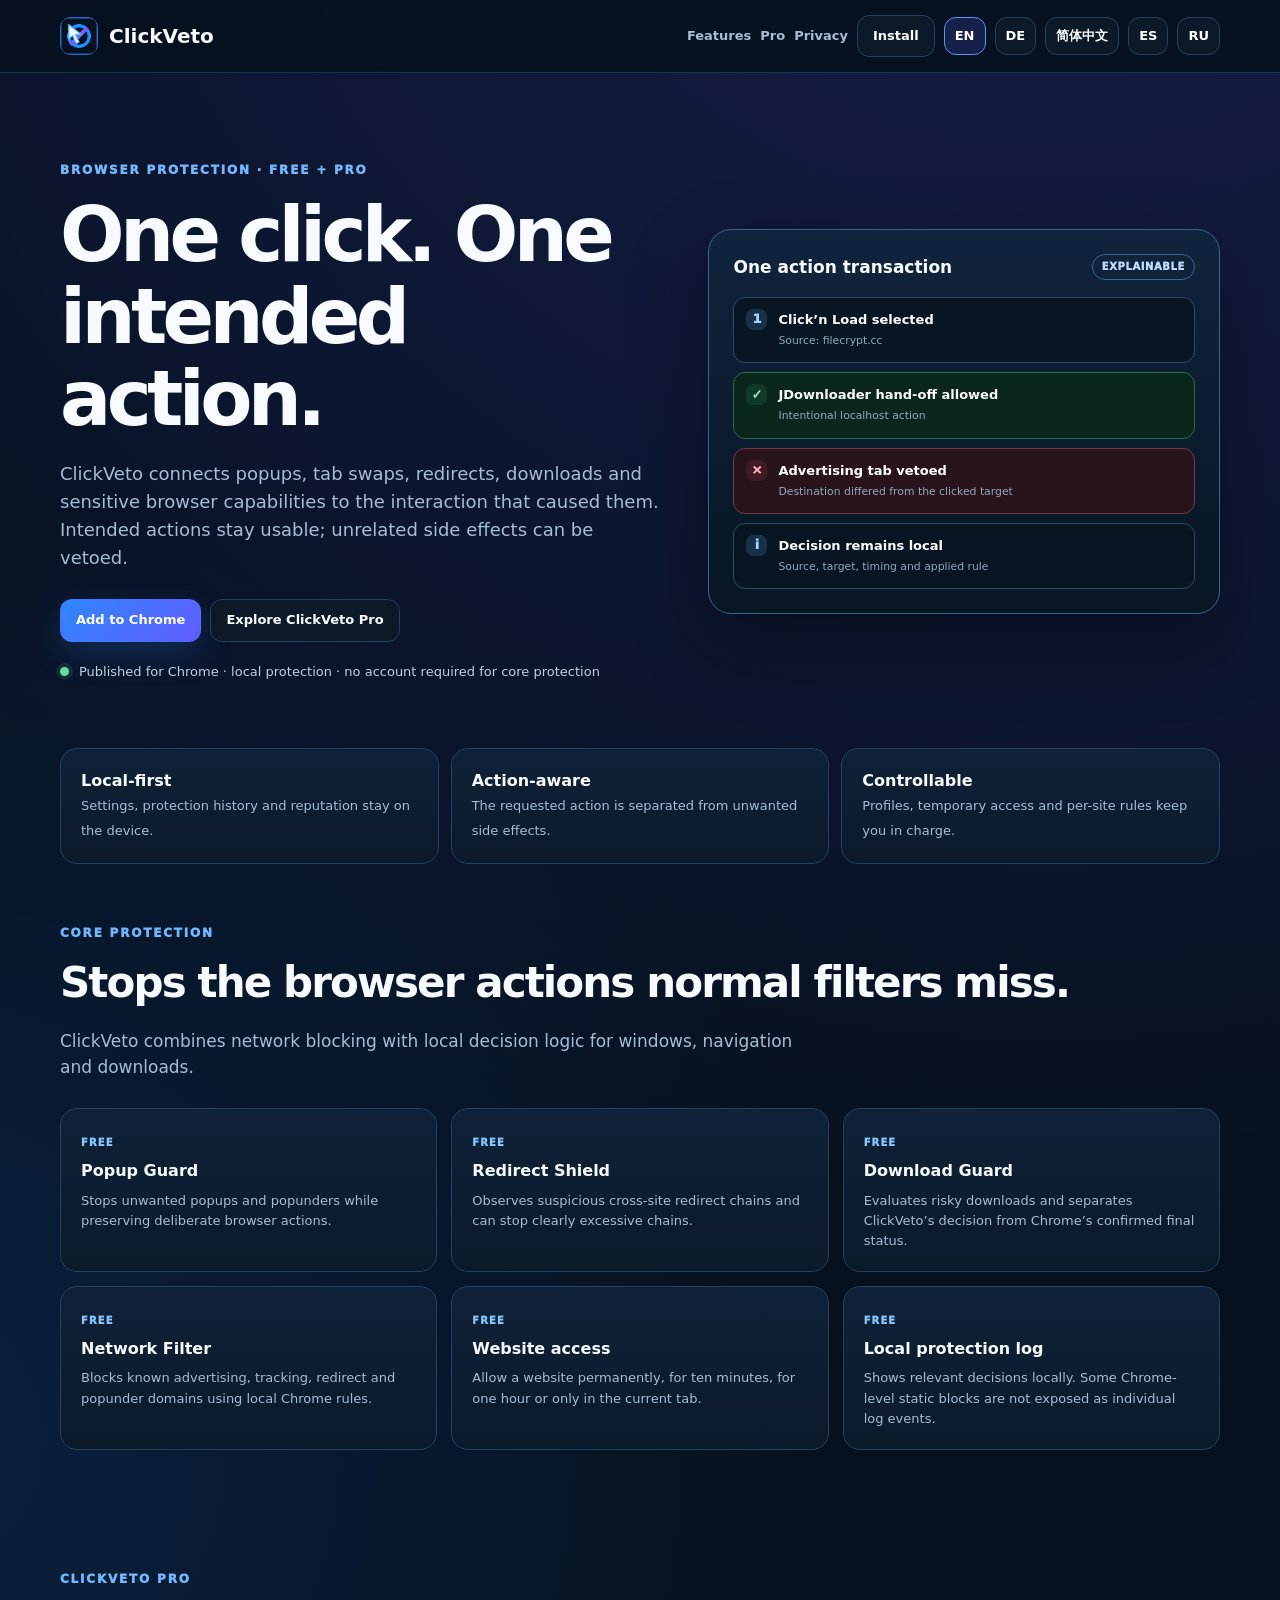
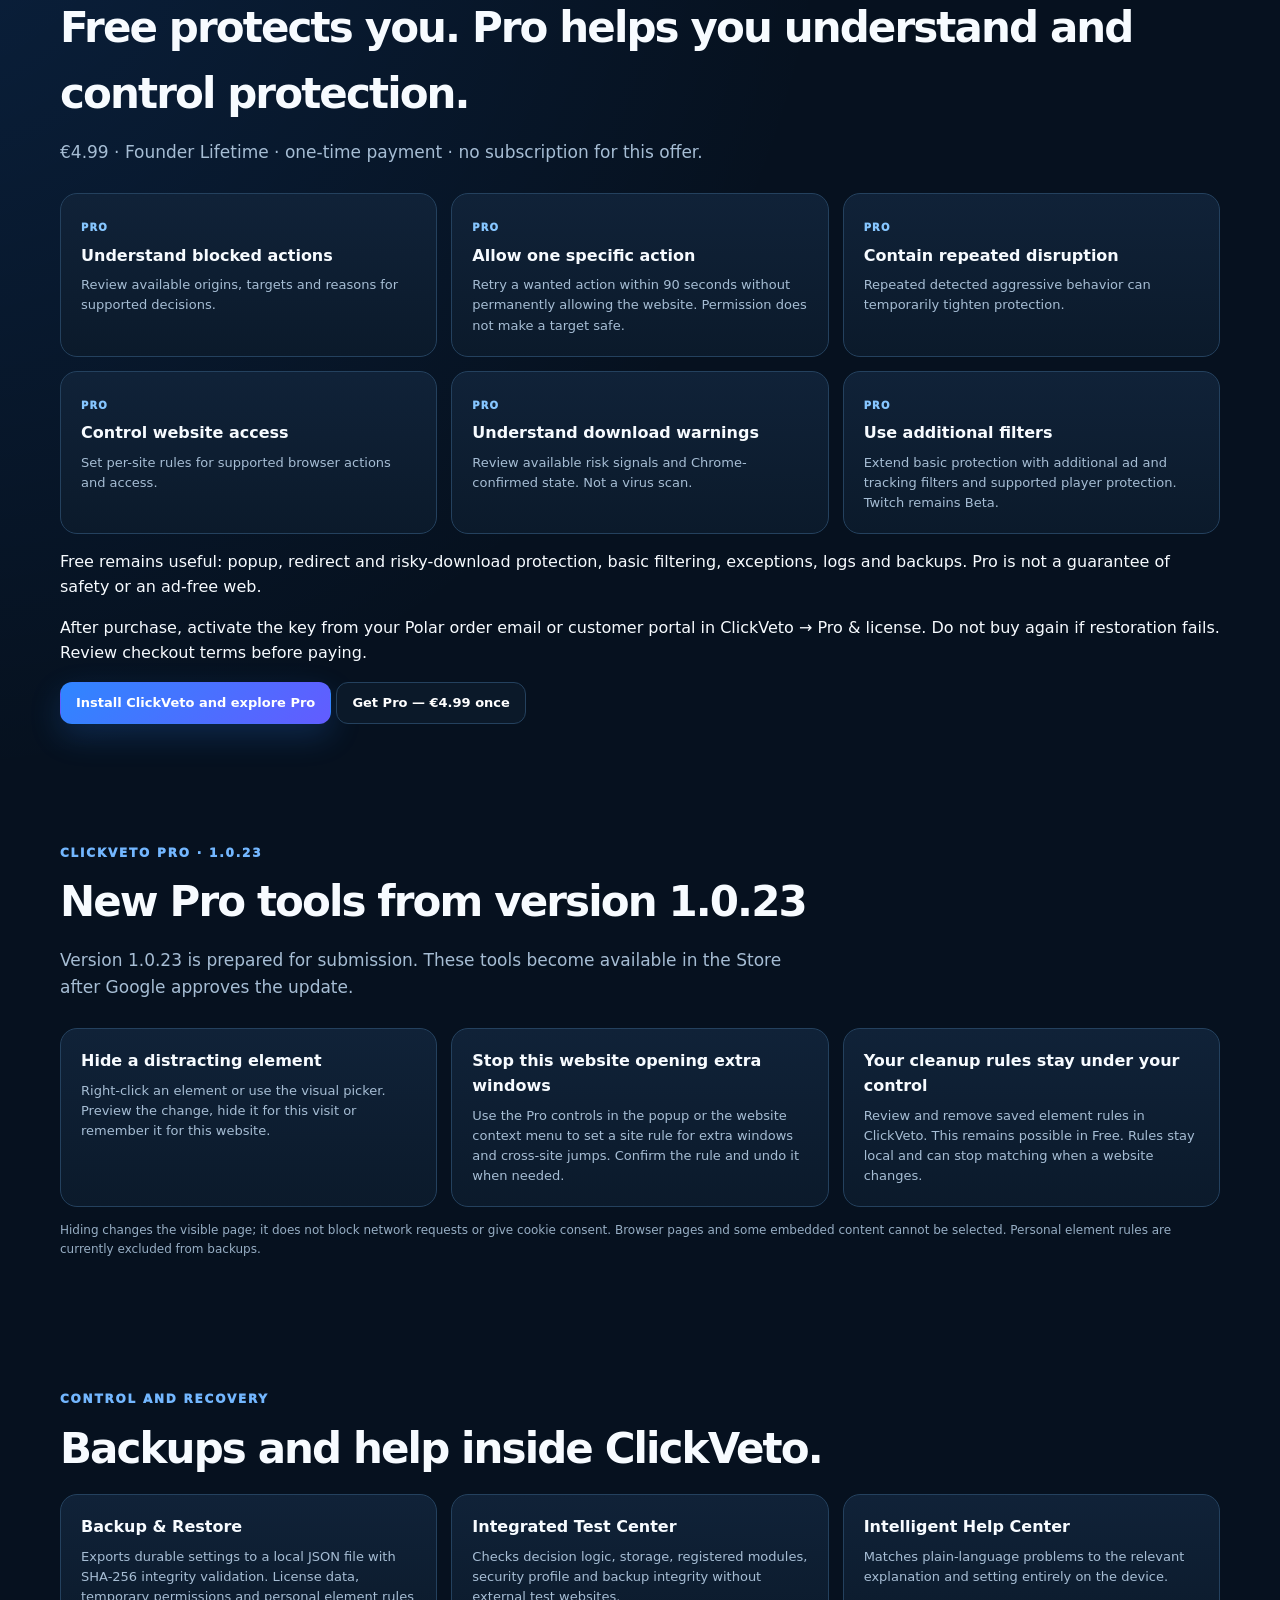
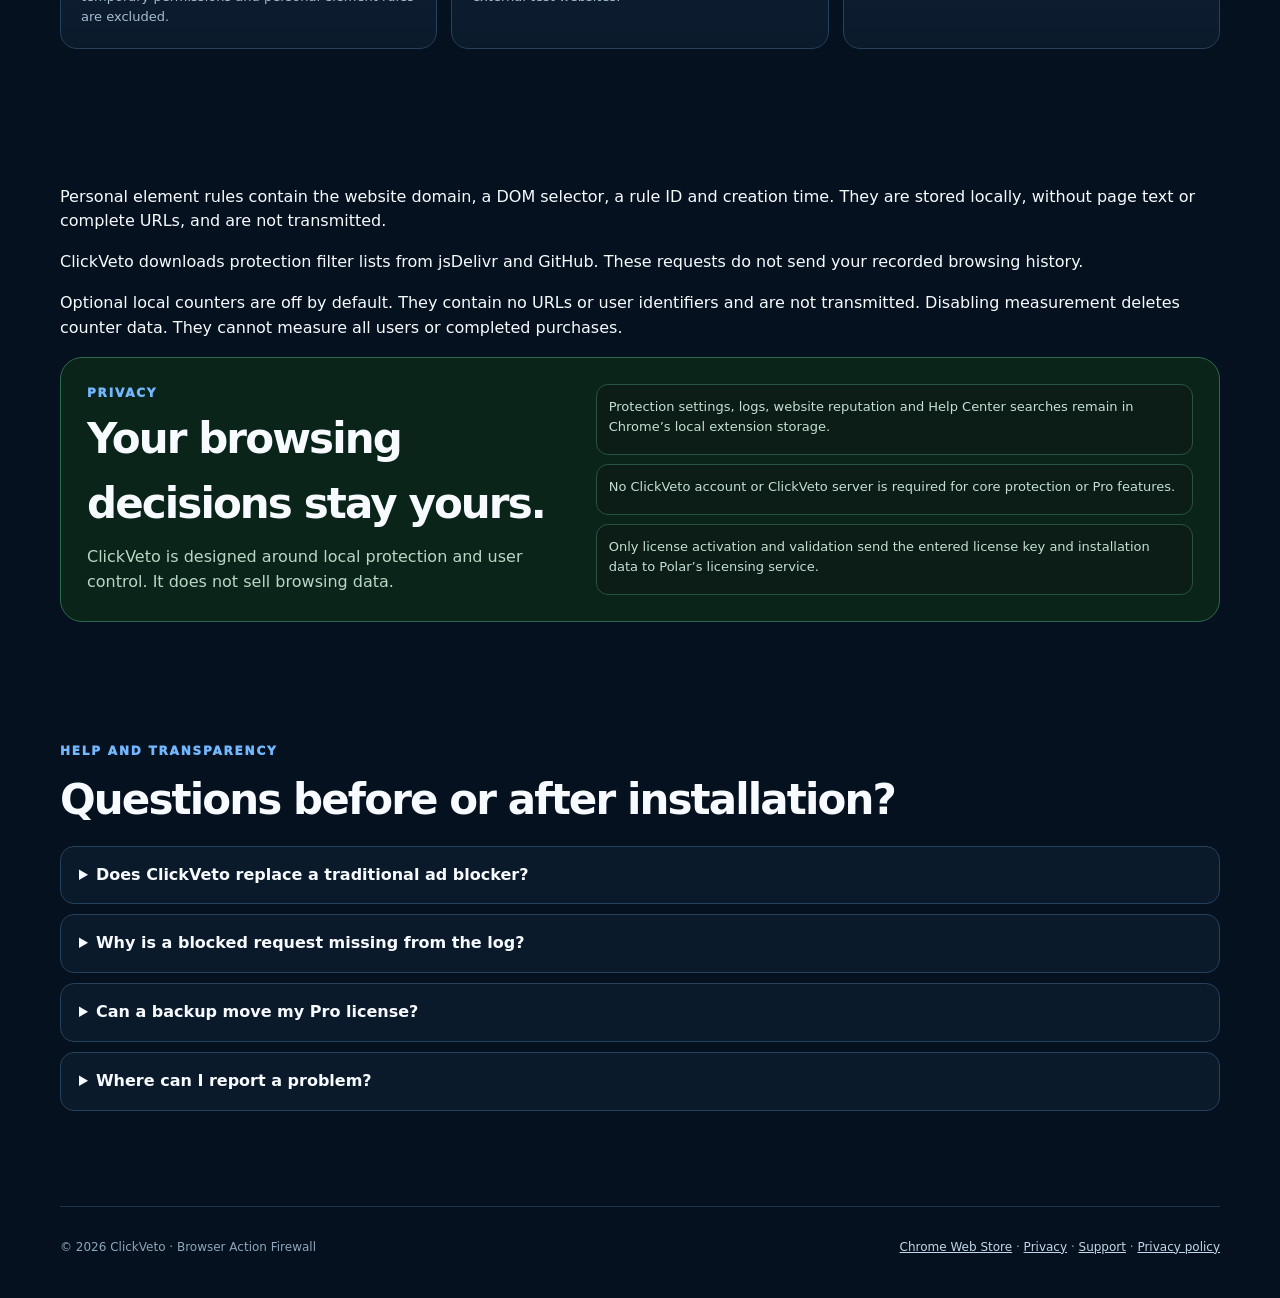
==== commit 52a9d605: "Explain upcoming 1.0.23 Pro tools and local element rules" ====
--- a/index.html
+++ b/index.html
@@ -16,8 +16,9 @@
 <section class="section" id="features"><div class="eyebrow">Core protection</div><h2>Stops the browser actions normal filters miss.</h2><p class="lead">ClickVeto combines network blocking with local decision logic for windows, navigation and downloads.</p><div class="grid">
 <article class="feature"><span class="tag">Free</span><strong>Popup Guard</strong><p>Stops unwanted popups and popunders while preserving deliberate browser actions.</p></article><article class="feature"><span class="tag">Free</span><strong>Redirect Shield</strong><p>Observes suspicious cross-site redirect chains and can stop clearly excessive chains.</p></article><article class="feature"><span class="tag">Free</span><strong>Download Guard</strong><p>Evaluates risky downloads and separates ClickVeto’s decision from Chrome’s confirmed final status.</p></article><article class="feature"><span class="tag">Free</span><strong>Network Filter</strong><p>Blocks known advertising, tracking, redirect and popunder domains using local Chrome rules.</p></article><article class="feature"><span class="tag">Free</span><strong>Website access</strong><p>Allow a website permanently, for ten minutes, for one hour or only in the current tab.</p></article><article class="feature"><span class="tag">Free</span><strong>Local protection log</strong><p>Shows relevant decisions locally. Some Chrome-level static blocks are not exposed as individual log events.</p></article></div></section>
 <section class="section" id="pro"><div class="eyebrow">ClickVeto Pro</div><h2>Free protects you. Pro helps you understand and control protection.</h2><p class="lead">€4.99 · Founder Lifetime · one-time payment · no subscription for this offer.</p><div class="grid"><article class="feature"><span class="tag">Pro</span><strong>Understand blocked actions</strong><p>Review available origins, targets and reasons for supported decisions.</p></article><article class="feature"><span class="tag">Pro</span><strong>Allow one specific action</strong><p>Retry a wanted action within 90 seconds without permanently allowing the website. Permission does not make a target safe.</p></article><article class="feature"><span class="tag">Pro</span><strong>Contain repeated disruption</strong><p>Repeated detected aggressive behavior can temporarily tighten protection.</p></article><article class="feature"><span class="tag">Pro</span><strong>Control website access</strong><p>Set per-site rules for supported browser actions and access.</p></article><article class="feature"><span class="tag">Pro</span><strong>Understand download warnings</strong><p>Review available risk signals and Chrome-confirmed state. Not a virus scan.</p></article><article class="feature"><span class="tag">Pro</span><strong>Use additional filters</strong><p>Extend basic protection with additional ad and tracking filters and supported player protection. Twitch remains Beta.</p></article></div><p>Free remains useful: popup, redirect and risky-download protection, basic filtering, exceptions, logs and backups. Pro is not a guarantee of safety or an ad-free web.</p><p>After purchase, activate the key from your Polar order email or customer portal in ClickVeto → Pro &amp; license. Do not buy again if restoration fails. Review checkout terms before paying.</p><a class="btn primary" href="https://chromewebstore.google.com/detail/clickveto/iajadlmijkdhofafpeefnailnopnamee" target="_blank" rel="noreferrer">Install ClickVeto and explore Pro</a> <a class="btn" href="https://buy.polar.sh/polar_cl_rQXmMxUcKgCrd6oTK952iHx83fKup8tin0EIN38O3bh" target="_blank" rel="noreferrer">Get Pro — €4.99 once</a></section>
-<section class="section"><div class="eyebrow">Control and recovery</div><h2>Backups and help inside ClickVeto.</h2><div class="tools"><article class="tool"><b>Backup &amp; Restore</b><p>Exports durable settings to a local JSON file with SHA-256 integrity validation. License data and temporary permissions are excluded.</p></article><article class="tool"><b>Integrated Test Center</b><p>Checks decision logic, storage, registered modules, security profile and backup integrity without external test websites.</p></article><article class="tool"><b>Intelligent Help Center</b><p>Matches plain-language problems to the relevant explanation and setting entirely on the device.</p></article></div></section>
-<section class="section" id="privacy"><p>ClickVeto downloads protection filter lists from jsDelivr and GitHub. These requests do not send your recorded browsing history.</p><p>Optional local counters are off by default. They contain no URLs or user identifiers and are not transmitted. Disabling measurement deletes counter data. They cannot measure all users or completed purchases.</p><div class="privacy"><div><div class="eyebrow">Privacy</div><h2>Your browsing decisions stay yours.</h2><p>ClickVeto is designed around local protection and user control. It does not sell browsing data.</p></div><div class="privacy-list"><div>Protection settings, logs, website reputation and Help Center searches remain in Chrome’s local extension storage.</div><div>No ClickVeto account or ClickVeto server is required for core protection or Pro features.</div><div>Only license activation and validation send the entered license key and installation data to Polar’s licensing service.</div></div></div></section>
+<section class="section new-pro-tools" id="tools-en"><div class="eyebrow">ClickVeto Pro · 1.0.23</div><h2>New Pro tools from version 1.0.23</h2><p class="lead release-status">Version 1.0.23 is prepared for submission. These tools become available in the Store after Google approves the update.</p><div class="tools"><article class="tool"><b>Hide a distracting element</b><p>Right-click an element or use the visual picker. Preview the change, hide it for this visit or remember it for this website.</p></article><article class="tool"><b>Stop this website opening extra windows</b><p>Use the Pro controls in the popup or the website context menu to set a site rule for extra windows and cross-site jumps. Confirm the rule and undo it when needed.</p></article><article class="tool"><b>Your cleanup rules stay under your control</b><p>Review and remove saved element rules in ClickVeto. This remains possible in Free. Rules stay local and can stop matching when a website changes.</p></article></div><p class="note">Hiding changes the visible page; it does not block network requests or give cookie consent. Browser pages and some embedded content cannot be selected. Personal element rules are currently excluded from backups.</p></section>
+<section class="section"><div class="eyebrow">Control and recovery</div><h2>Backups and help inside ClickVeto.</h2><div class="tools"><article class="tool"><b>Backup &amp; Restore</b><p>Exports durable settings to a local JSON file with SHA-256 integrity validation. License data, temporary permissions and personal element rules are excluded.</p></article><article class="tool"><b>Integrated Test Center</b><p>Checks decision logic, storage, registered modules, security profile and backup integrity without external test websites.</p></article><article class="tool"><b>Intelligent Help Center</b><p>Matches plain-language problems to the relevant explanation and setting entirely on the device.</p></article></div></section>
+<section class="section" id="privacy"><p class="element-rule-privacy">Personal element rules contain the website domain, a DOM selector, a rule ID and creation time. They are stored locally, without page text or complete URLs, and are not transmitted.</p><p>ClickVeto downloads protection filter lists from jsDelivr and GitHub. These requests do not send your recorded browsing history.</p><p>Optional local counters are off by default. They contain no URLs or user identifiers and are not transmitted. Disabling measurement deletes counter data. They cannot measure all users or completed purchases.</p><div class="privacy"><div><div class="eyebrow">Privacy</div><h2>Your browsing decisions stay yours.</h2><p>ClickVeto is designed around local protection and user control. It does not sell browsing data.</p></div><div class="privacy-list"><div>Protection settings, logs, website reputation and Help Center searches remain in Chrome’s local extension storage.</div><div>No ClickVeto account or ClickVeto server is required for core protection or Pro features.</div><div>Only license activation and validation send the entered license key and installation data to Polar’s licensing service.</div></div></div></section>
 <section class="section" id="support"><div class="eyebrow">Help and transparency</div><h2>Questions before or after installation?</h2><div class="faq"><details><summary>Does ClickVeto replace a traditional ad blocker?</summary><p>No. Its distinctive focus is causal browser actions: what a click actually authorized. The included network filter adds protection against known ad and tracking domains.</p></details><details><summary>Why is a blocked request missing from the log?</summary><p>Chrome does not expose every production static-rule or content-setting decision as an individual event. The log records decisions ClickVeto can reliably observe.</p></details><details><summary>Can a backup move my Pro license?</summary><p>No. License data is deliberately excluded. A new installation or extension ID must be activated separately with the license key.</p></details><details><summary>Where can I report a problem?</summary><p>Use <a href="https://github.com/GainLog/clickveto-site/issues" target="_blank" rel="noreferrer">ClickVeto Support on GitHub</a>. Never post license keys or private data.</p></details></div></section>
 </main>
 <main id="zh" class="hidden"><aside class="checkout-return hidden" role="status"><strong>从结账页面返回</strong><p>如果已完成付款，请在 ClickVeto 中激活 Polar 邮件或客户门户中的许可证密钥。本页面不验证付款。</p></aside>
@@ -26,8 +27,9 @@
 <section class="section" id="features-zh"><div class="eyebrow">基础保护</div><h2>阻止普通过滤器遗漏的浏览器操作。</h2><p class="lead">ClickVeto 将网络拦截与针对窗口、导航和下载的本地决策逻辑结合起来。</p><div class="grid">
 <article class="feature"><span class="tag">Free</span><strong>弹窗保护</strong><p>阻止不需要的弹窗和后台弹窗，同时保留有意进行的浏览器操作。</p></article><article class="feature"><span class="tag">Free</span><strong>重定向保护</strong><p>观察可疑跨站重定向链，并可阻止明显过长的重定向链。</p></article><article class="feature"><span class="tag">Free</span><strong>下载保护</strong><p>评估高风险下载，并区分 ClickVeto 的决策与 Chrome 确认的最终状态。</p></article><article class="feature"><span class="tag">Free</span><strong>网络过滤器</strong><p>使用本地 Chrome 规则拦截已知广告、跟踪、重定向及后台弹窗域名。</p></article><article class="feature"><span class="tag">Free</span><strong>网站许可</strong><p>永久允许网站，或允许十分钟、一小时、仅在当前标签页允许。</p></article><article class="feature"><span class="tag">Free</span><strong>本地保护日志</strong><p>在本地展示相关决策。某些 Chrome 层面的静态拦截不会提供单独的日志事件。</p></article></div></section>
 <section class="section" id="pro-zh"><div class="eyebrow">ClickVeto Pro</div><h2>Free 提供保护，Pro 帮助您理解并控制保护。</h2><p class="lead">€4.99 · Founder Lifetime · 一次性付款 · 此优惠无订阅</p><div class="grid"><article class="feature"><span class="tag">Pro</span><strong>理解被拦截的操作</strong><p>查看受支持决策的可用来源、目标和原因。</p></article><article class="feature"><span class="tag">Pro</span><strong>允许一次特定操作</strong><p>在 90 秒内重试所需操作，无需永久允许网站。许可并不代表目标安全。</p></article><article class="feature"><span class="tag">Pro</span><strong>遏制重复干扰</strong><p>重复检测到侵扰行为时，可暂时加强保护。</p></article><article class="feature"><span class="tag">Pro</span><strong>控制网站权限</strong><p>为受支持的浏览器操作和权限设置网站单独规则。</p></article><article class="feature"><span class="tag">Pro</span><strong>理解下载警告</strong><p>查看可用风险信号和 Chrome 确认的状态。这不是病毒扫描。</p></article><article class="feature"><span class="tag">Pro</span><strong>使用额外过滤器</strong><p>添加广告和跟踪过滤器及受支持的播放器保护，扩展基础保护。Twitch 功能仍为测试版。</p></article></div><p>Free 仍提供实用功能：弹窗、重定向和高风险下载保护，基础过滤、例外、日志及备份。Pro 不保证安全或整个网络无广告。</p><p>购买后，在 ClickVeto → Pro 和许可证中激活 Polar 订单邮件或客户门户提供的密钥。恢复失败时请勿再次购买。付款前请查看结账条款。</p><a class="btn primary" href="https://chromewebstore.google.com/detail/clickveto/iajadlmijkdhofafpeefnailnopnamee" target="_blank" rel="noreferrer">安装 ClickVeto 并了解 Pro</a> <a class="btn" href="https://buy.polar.sh/polar_cl_rQXmMxUcKgCrd6oTK952iHx83fKup8tin0EIN38O3bh" target="_blank" rel="noreferrer">购买 Pro — 一次性 4.99 欧元</a></section>
-<section class="section"><div class="eyebrow">控制与恢复</div><h2>ClickVeto 内置备份和帮助。</h2><div class="tools"><article class="tool"><b>备份与恢复</b><p>将持久设置导出为本地 JSON 文件，并通过 SHA-256 验证完整性。不包含许可证数据和临时许可。</p></article><article class="tool"><b>内置测试中心</b><p>无需外部测试网站，检查决策逻辑、存储、已注册模块、安全模式及备份完整性。</p></article><article class="tool"><b>智能帮助中心</b><p>完全在设备上，将日常语言描述的问题对应到相关说明和设置。</p></article></div></section>
-<section class="section" id="privacy-zh"><p>ClickVeto 从 jsDelivr 和 GitHub 下载防护过滤列表。这些请求不会发送已记录的浏览历史。</p><p>可选本地计数默认关闭，不含网址或用户标识，也不发送数据。关闭计数会删除计数数据。计数无法衡量所有用户或已完成的购买。</p><div class="privacy"><div><div class="eyebrow">隐私</div><h2>您的浏览决策由您掌握。</h2><p>ClickVeto 以本地保护和用户控制为设计原则，不出售浏览数据。</p></div><div class="privacy-list"><div>保护设置、日志、网站信誉和帮助中心搜索保留在 Chrome 本地扩展存储中。</div><div>基础保护及 Pro 功能无需 ClickVeto 账户或 ClickVeto 服务器。</div><div>仅许可证激活和验证会将输入的许可证密钥及安装数据发送至 Polar 许可证服务。</div></div></div></section>
+<section class="section new-pro-tools" id="tools-en-zh"><div class="eyebrow">ClickVeto Pro · 1.0.23</div><h2>1.0.23 版新增 Pro 工具</h2><p class="lead release-status">1.0.23 版已准备提交。Google 批准更新后，这些工具才会在商店版本中提供。</p><div class="tools"><article class="tool"><b>隐藏干扰元素</b><p>右键点击元素或使用可视化选择器。先预览，再仅本次隐藏，或为此网站保存规则。</p></article><article class="tool"><b>阻止此网站打开额外窗口</b><p>在弹出面板或网站右键菜单中设置 Pro 规则，控制额外窗口和跨站跳转。确认更改，需要时可撤销。</p></article><article class="tool"><b>自行管理隐藏规则</b><p>在 ClickVeto 中查看和删除保存的元素规则，Free 也可删除。规则仅保存在本地；网站变化后可能不再匹配。</p></article></div><p class="note">隐藏仅改变页面显示，不阻止网络请求，也不代表同意 Cookie。浏览器内部页面和部分嵌入内容无法选择。个人元素规则目前不包含在备份中。</p></section>
+<section class="section"><div class="eyebrow">控制与恢复</div><h2>ClickVeto 内置备份和帮助。</h2><div class="tools"><article class="tool"><b>备份与恢复</b><p>将长期设置导出为本地 JSON 文件并使用 SHA-256 校验。许可证、临时权限和个人元素规则不包含在内。</p></article><article class="tool"><b>内置测试中心</b><p>无需外部测试网站，检查决策逻辑、存储、已注册模块、安全模式及备份完整性。</p></article><article class="tool"><b>智能帮助中心</b><p>完全在设备上，将日常语言描述的问题对应到相关说明和设置。</p></article></div></section>
+<section class="section" id="privacy-zh"><p class="element-rule-privacy">个人元素规则包含网站域名、DOM 选择器、规则 ID 和创建时间。仅保存在本地，不含页面文字或完整 URL，也不传输。</p><p>ClickVeto 从 jsDelivr 和 GitHub 下载防护过滤列表。这些请求不会发送已记录的浏览历史。</p><p>可选本地计数默认关闭，不含网址或用户标识，也不发送数据。关闭计数会删除计数数据。计数无法衡量所有用户或已完成的购买。</p><div class="privacy"><div><div class="eyebrow">隐私</div><h2>您的浏览决策由您掌握。</h2><p>ClickVeto 以本地保护和用户控制为设计原则，不出售浏览数据。</p></div><div class="privacy-list"><div>保护设置、日志、网站信誉和帮助中心搜索保留在 Chrome 本地扩展存储中。</div><div>基础保护及 Pro 功能无需 ClickVeto 账户或 ClickVeto 服务器。</div><div>仅许可证激活和验证会将输入的许可证密钥及安装数据发送至 Polar 许可证服务。</div></div></div></section>
 <section class="section" id="support-zh"><div class="eyebrow">帮助与透明度</div><h2>安装前后有疑问？</h2><div class="faq"><details><summary>ClickVeto 能代替传统广告拦截器吗？</summary><p>不能。其重点在于浏览器操作的因果关系：一次点击实际授权了什么。内置网络过滤器额外防护已知广告和跟踪域名。</p></details><details><summary>为什么日志中没有某个被拦截的请求？</summary><p>Chrome 不会将正式版本的每项静态规则或内容设置决策作为独立事件提供。日志记录 ClickVeto 能可靠观察到的决策。</p></details><details><summary>备份能转移 Pro 许可证吗？</summary><p>不能。许可证数据被有意排除。新的安装或扩展 ID 必须使用许可证密钥单独激活。</p></details><details><summary>在哪里反馈问题？</summary><p>请使用 <a href="https://github.com/GainLog/clickveto-site/issues" target="_blank" rel="noreferrer">GitHub 上的 ClickVeto 支持</a>。请勿公开许可证密钥或私人数据。</p></details></div></section>
 </main><main id="es" class="hidden"><aside class="checkout-return hidden" role="status"><strong>De vuelta del pago</strong><p>Si completaste el pago, activa en ClickVeto la clave del correo de Polar o del portal del cliente. Esta página no verifica el pago.</p></aside>
 <section class="hero"><div><div class="eyebrow">Protección del navegador · Free + Pro</div><h1>Un clic. Una acción deseada.</h1><p>ClickVeto relaciona ventanas emergentes, cambios de pestaña, redirecciones, descargas y permisos sensibles con la interacción que los originó. Las acciones deseadas siguen disponibles; los efectos secundarios ajenos pueden bloquearse.</p><div class="actions"><a class="btn primary" href="https://chromewebstore.google.com/detail/clickveto/iajadlmijkdhofafpeefnailnopnamee" target="_blank" rel="noreferrer">Añadir a Chrome</a><a class="btn" href="#pro-es">Descubrir ClickVeto Pro</a></div><div class="trustline"><span class="dot"></span><span>Publicado para Chrome · protección local · sin cuenta para la protección básica</span></div></div><aside class="hero-card" aria-label="Ejemplo de decisión de ClickVeto"><div class="card-head"><strong>Una transacción de acción</strong><span class="pill">EXPLICABLE</span></div><div class="event click"><strong>Click’n Load seleccionado</strong><small>Origen: filecrypt.cc</small></div><div class="event allow"><strong>Transferencia a JDownloader permitida</strong><small>Acción local intencionada</small></div><div class="event block"><strong>Pestaña publicitaria bloqueada</strong><small>El destino no coincidía con el objetivo pulsado</small></div><div class="event info"><strong>La decisión permanece local</strong><small>Origen, destino, momento y regla aplicada</small></div></aside></section>
@@ -35,8 +37,9 @@
 <section class="section" id="features-es"><div class="eyebrow">Protección básica</div><h2>Detiene acciones que los filtros habituales pasan por alto.</h2><p class="lead">ClickVeto combina el bloqueo de red con decisiones locales sobre ventanas, navegación y descargas.</p><div class="grid">
 <article class="feature"><span class="tag">Free</span><strong>Protección de ventanas emergentes</strong><p>Detiene ventanas emergentes y ocultas no deseadas, conservando las acciones deliberadas.</p></article><article class="feature"><span class="tag">Free</span><strong>Protección de redirecciones</strong><p>Observa cadenas sospechosas entre sitios y puede detener las claramente excesivas.</p></article><article class="feature"><span class="tag">Free</span><strong>Protección de descargas</strong><p>Evalúa descargas de riesgo y distingue la decisión de ClickVeto del estado final confirmado por Chrome.</p></article><article class="feature"><span class="tag">Free</span><strong>Filtro de red</strong><p>Bloquea dominios conocidos de publicidad, rastreo, redirección y ventanas ocultas mediante reglas locales de Chrome.</p></article><article class="feature"><span class="tag">Free</span><strong>Permisos por sitio</strong><p>Permite un sitio de forma permanente, diez minutos, una hora o solo en la pestaña actual.</p></article><article class="feature"><span class="tag">Free</span><strong>Registro local de protección</strong><p>Muestra decisiones relevantes en local. Algunos bloqueos estáticos de Chrome no se exponen como eventos individuales.</p></article></div></section>
 <section class="section" id="pro-es"><div class="eyebrow">ClickVeto Pro</div><h2>Free te protege. Pro te ayuda a entender y controlar la protección.</h2><p class="lead">4,99 € · Founder Lifetime · pago único · oferta sin suscripción</p><div class="grid"><article class="feature"><span class="tag">Pro</span><strong>Entender acciones bloqueadas</strong><p>Consulta los orígenes, destinos y motivos disponibles de las decisiones compatibles.</p></article><article class="feature"><span class="tag">Pro</span><strong>Permitir una acción concreta</strong><p>Repite la acción deseada en 90 segundos sin permitir el sitio permanentemente. El permiso no hace seguro el destino.</p></article><article class="feature"><span class="tag">Pro</span><strong>Limitar molestias repetidas</strong><p>La detección de comportamientos agresivos repetidos puede reforzar temporalmente la protección.</p></article><article class="feature"><span class="tag">Pro</span><strong>Controlar permisos de sitios</strong><p>Define reglas por sitio para las acciones y los permisos compatibles del navegador.</p></article><article class="feature"><span class="tag">Pro</span><strong>Entender avisos de descarga</strong><p>Consulta señales de riesgo y el estado confirmado por Chrome. No es un análisis antivirus.</p></article><article class="feature"><span class="tag">Pro</span><strong>Usar filtros adicionales</strong><p>Amplía la protección básica con filtros de anuncios y rastreo y protección compatible del reproductor. Twitch sigue en beta.</p></article></div><p>Free sigue siendo útil: protección de ventanas, redirecciones y descargas de riesgo, filtros básicos, excepciones, registro y copias. Pro no garantiza seguridad ni una web sin anuncios.</p><p>Tras comprar, activa la clave del correo de pedido o portal de Polar en ClickVeto → Pro y licencia. No vuelvas a comprar si falla la restauración. Revisa las condiciones antes de pagar.</p><a class="btn primary" href="https://chromewebstore.google.com/detail/clickveto/iajadlmijkdhofafpeefnailnopnamee" target="_blank" rel="noreferrer">Instalar ClickVeto y descubrir Pro</a> <a class="btn" href="https://buy.polar.sh/polar_cl_rQXmMxUcKgCrd6oTK952iHx83fKup8tin0EIN38O3bh" target="_blank" rel="noreferrer">Comprar Pro — 4,99 € una vez</a></section>
-<section class="section"><div class="eyebrow">Control y recuperación</div><h2>Copias y ayuda dentro de ClickVeto.</h2><div class="tools"><article class="tool"><b>Copia de seguridad y restauración</b><p>Exporta los ajustes persistentes a un JSON local con validación SHA-256. Excluye licencias y permisos temporales.</p></article><article class="tool"><b>Centro de pruebas integrado</b><p>Comprueba decisiones, almacenamiento, módulos registrados, perfil de seguridad e integridad de copias sin sitios externos.</p></article><article class="tool"><b>Centro de ayuda inteligente</b><p>Relaciona problemas descritos con tus palabras con la explicación y el ajuste adecuados, todo en el dispositivo.</p></article></div></section>
-<section class="section" id="privacy-es"><p>ClickVeto descarga listas de protección de jsDelivr y GitHub. Estas solicitudes no envían tu historial de navegación registrado.</p><p>Los contadores locales opcionales están desactivados por defecto. No contienen URL ni identificadores y no se transmiten. Desactivarlos borra sus datos. No miden todos los usuarios ni compras completadas.</p><div class="privacy"><div><div class="eyebrow">Privacidad</div><h2>Tus decisiones de navegación siguen siendo tuyas.</h2><p>ClickVeto se basa en protección local y control del usuario. No vende datos de navegación.</p></div><div class="privacy-list"><div>Los ajustes, registros, reputación de sitios y búsquedas de ayuda permanecen en el almacenamiento local de Chrome.</div><div>La protección básica y las funciones Pro no requieren cuenta ni servidor de ClickVeto.</div><div>Solo la activación y validación de licencias envían la clave introducida y datos de instalación al servicio de Polar.</div></div></div></section>
+<section class="section new-pro-tools" id="tools-en-es"><div class="eyebrow">ClickVeto Pro · 1.0.23</div><h2>Nuevas herramientas Pro desde la versión 1.0.23</h2><p class="lead release-status">La versión 1.0.23 está preparada para su envío. Estas herramientas estarán disponibles en la versión de la tienda cuando Google apruebe la actualización.</p><div class="tools"><article class="tool"><b>Ocultar un elemento molesto</b><p>Haz clic derecho en un elemento o usa el selector visual. Previsualiza el cambio y ocúltalo durante esta visita o guarda la regla para este sitio.</p></article><article class="tool"><b>Impedir ventanas adicionales en este sitio</b><p>Configura una regla Pro para ventanas adicionales y saltos entre sitios desde el panel o el menú contextual. Confirma el cambio y deshazlo cuando lo necesites.</p></article><article class="tool"><b>Mantén el control de tus reglas</b><p>Consulta y elimina las reglas guardadas en ClickVeto, también en Free. Permanecen en el dispositivo y pueden dejar de coincidir si cambia el sitio.</p></article></div><p class="note">Ocultar modifica la página visible; no bloquea solicitudes de red ni acepta cookies. No se pueden seleccionar páginas internas del navegador ni ciertos contenidos incrustados. Las reglas personales de elementos aún no se incluyen en las copias de seguridad.</p></section>
+<section class="section"><div class="eyebrow">Control y recuperación</div><h2>Copias y ayuda dentro de ClickVeto.</h2><div class="tools"><article class="tool"><b>Copia de seguridad y restauración</b><p>Exporta ajustes duraderos a un archivo JSON local con validación SHA-256. Se excluyen la licencia, los permisos temporales y las reglas personales de elementos.</p></article><article class="tool"><b>Centro de pruebas integrado</b><p>Comprueba decisiones, almacenamiento, módulos registrados, perfil de seguridad e integridad de copias sin sitios externos.</p></article><article class="tool"><b>Centro de ayuda inteligente</b><p>Relaciona problemas descritos con tus palabras con la explicación y el ajuste adecuados, todo en el dispositivo.</p></article></div></section>
+<section class="section" id="privacy-es"><p class="element-rule-privacy">Las reglas personales contienen el dominio, un selector DOM, un identificador de regla y la fecha de creación. Se guardan localmente sin textos de la página ni URLs completas y no se transmiten.</p><p>ClickVeto descarga listas de protección de jsDelivr y GitHub. Estas solicitudes no envían tu historial de navegación registrado.</p><p>Los contadores locales opcionales están desactivados por defecto. No contienen URL ni identificadores y no se transmiten. Desactivarlos borra sus datos. No miden todos los usuarios ni compras completadas.</p><div class="privacy"><div><div class="eyebrow">Privacidad</div><h2>Tus decisiones de navegación siguen siendo tuyas.</h2><p>ClickVeto se basa en protección local y control del usuario. No vende datos de navegación.</p></div><div class="privacy-list"><div>Los ajustes, registros, reputación de sitios y búsquedas de ayuda permanecen en el almacenamiento local de Chrome.</div><div>La protección básica y las funciones Pro no requieren cuenta ni servidor de ClickVeto.</div><div>Solo la activación y validación de licencias envían la clave introducida y datos de instalación al servicio de Polar.</div></div></div></section>
 <section class="section" id="support-es"><div class="eyebrow">Ayuda y transparencia</div><h2>¿Preguntas antes o después de instalar?</h2><div class="faq"><details><summary>¿Sustituye ClickVeto a un bloqueador tradicional?</summary><p>No. Se centra en la causa de las acciones: qué autorizó realmente un clic. El filtro incluido añade protección frente a dominios conocidos de anuncios y rastreo.</p></details><details><summary>¿Por qué falta una solicitud bloqueada en el registro?</summary><p>Chrome no expone cada decisión de reglas estáticas o permisos como un evento individual. El registro recoge las decisiones que ClickVeto puede observar de forma fiable.</p></details><details><summary>¿Puede una copia transferir mi licencia Pro?</summary><p>No. Los datos de licencia se excluyen deliberadamente. Una instalación o ID nuevos deben activarse por separado con la clave.</p></details><details><summary>¿Dónde puedo informar de un problema?</summary><p>Usa <a href="https://github.com/GainLog/clickveto-site/issues" target="_blank" rel="noreferrer">Soporte de ClickVeto en GitHub</a>. Nunca publiques claves de licencia ni datos privados.</p></details></div></section>
 </main><main id="ru" class="hidden"><aside class="checkout-return hidden" role="status"><strong>Возврат со страницы оплаты</strong><p>Если оплата завершена, активируйте в ClickVeto ключ из письма Polar или личного кабинета. Эта страница не проверяет оплату.</p></aside>
 <section class="hero"><div><div class="eyebrow">Защита браузера · Free + Pro</div><h1>Один клик. Одно нужное действие.</h1><p>ClickVeto связывает всплывающие окна, подмену вкладок, переходы, загрузки и чувствительные разрешения с вызвавшим их действием. Нужные действия остаются доступными, а посторонние побочные действия можно блокировать.</p><div class="actions"><a class="btn primary" href="https://chromewebstore.google.com/detail/clickveto/iajadlmijkdhofafpeefnailnopnamee" target="_blank" rel="noreferrer">Добавить в Chrome</a><a class="btn" href="#pro-ru">Посмотреть ClickVeto Pro</a></div><div class="trustline"><span class="dot"></span><span>Доступен для Chrome · локальная защита · базовая защита без аккаунта</span></div></div><aside class="hero-card" aria-label="Пример решения ClickVeto"><div class="card-head"><strong>Одна транзакция действия</strong><span class="pill">ПОНЯТНОЕ РЕШЕНИЕ</span></div><div class="event click"><strong>Выбран Click’n Load</strong><small>Источник: filecrypt.cc</small></div><div class="event allow"><strong>Передача в JDownloader разрешена</strong><small>Намеренное локальное действие</small></div><div class="event block"><strong>Рекламная вкладка заблокирована</strong><small>Адрес отличается от нажатой цели</small></div><div class="event info"><strong>Решение остаётся локальным</strong><small>Источник, цель, время и применённое правило</small></div></aside></section>
@@ -44,8 +47,9 @@
 <section class="section" id="features-ru"><div class="eyebrow">Базовая защита</div><h2>Останавливает действия, которые пропускают обычные фильтры.</h2><p class="lead">ClickVeto сочетает сетевую блокировку с локальной логикой решений для окон, навигации и загрузок.</p><div class="grid">
 <article class="feature"><span class="tag">Free</span><strong>Защита всплывающих окон</strong><p>Останавливает нежелательные всплывающие и фоновые окна, сохраняя намеренные действия.</p></article><article class="feature"><span class="tag">Free</span><strong>Защита переходов</strong><p>Наблюдает подозрительные цепочки переходов между сайтами и может останавливать явно чрезмерные цепочки.</p></article><article class="feature"><span class="tag">Free</span><strong>Защита загрузок</strong><p>Оценивает рискованные загрузки и отделяет решение ClickVeto от итогового статуса, подтверждённого Chrome.</p></article><article class="feature"><span class="tag">Free</span><strong>Сетевой фильтр</strong><p>Блокирует известные домены рекламы, отслеживания, переходов и фоновых окон локальными правилами Chrome.</p></article><article class="feature"><span class="tag">Free</span><strong>Разрешения сайтов</strong><p>Разрешайте сайт постоянно, на десять минут, на час или только в текущей вкладке.</p></article><article class="feature"><span class="tag">Free</span><strong>Локальный журнал защиты</strong><p>Локально показывает соответствующие решения. Некоторые статические блокировки Chrome не доступны как отдельные события журнала.</p></article></div></section>
 <section class="section" id="pro-ru"><div class="eyebrow">ClickVeto Pro</div><h2>Free защищает вас. Pro помогает понять защиту и управлять ею.</h2><p class="lead">4,99 € · Founder Lifetime · разовый платёж · предложение без подписки</p><div class="grid"><article class="feature"><span class="tag">Pro</span><strong>Понять заблокированные действия</strong><p>Просмотрите доступные источники, цели и причины поддерживаемых решений.</p></article><article class="feature"><span class="tag">Pro</span><strong>Разрешить одно конкретное действие</strong><p>Повторите нужное действие в течение 90 секунд без постоянного разрешения сайта. Разрешение не делает цель безопасной.</p></article><article class="feature"><span class="tag">Pro</span><strong>Сдерживать повторные помехи</strong><p>Повторное обнаруженное агрессивное поведение может временно усилить защиту.</p></article><article class="feature"><span class="tag">Pro</span><strong>Управлять разрешениями сайтов</strong><p>Задайте правила для сайтов для поддерживаемых действий и разрешений браузера.</p></article><article class="feature"><span class="tag">Pro</span><strong>Понять предупреждения о загрузках</strong><p>Просмотрите доступные признаки риска и статус, подтверждённый Chrome. Это не проверка на вирусы.</p></article><article class="feature"><span class="tag">Pro</span><strong>Использовать дополнительные фильтры</strong><p>Дополните базовую защиту фильтрами рекламы и отслеживания и поддерживаемой защитой проигрывателя. Twitch остаётся в бета-версии.</p></article></div><p>Free остаётся полезным: защита окон, переходов и рискованных загрузок, базовые фильтры, исключения, журнал и копии. Pro не гарантирует безопасность или интернет без рекламы.</p><p>После покупки активируйте ключ из письма с заказом или личного кабинета Polar в ClickVeto → Pro и лицензия. Если восстановление не удалось, не покупайте повторно. Проверьте условия перед оплатой.</p><a class="btn primary" href="https://chromewebstore.google.com/detail/clickveto/iajadlmijkdhofafpeefnailnopnamee" target="_blank" rel="noreferrer">Установить ClickVeto и посмотреть Pro</a> <a class="btn" href="https://buy.polar.sh/polar_cl_rQXmMxUcKgCrd6oTK952iHx83fKup8tin0EIN38O3bh" target="_blank" rel="noreferrer">Купить Pro — 4,99 € однократно</a></section>
-<section class="section"><div class="eyebrow">Управление и восстановление</div><h2>Копии и помощь внутри ClickVeto.</h2><div class="tools"><article class="tool"><b>Резервное копирование и восстановление</b><p>Экспортирует постоянные настройки в локальный JSON-файл с проверкой SHA-256. Данные лицензии и временные разрешения исключены.</p></article><article class="tool"><b>Встроенный центр проверки</b><p>Проверяет логику решений, хранилище, зарегистрированные модули, режим безопасности и целостность копий без внешних тестовых сайтов.</p></article><article class="tool"><b>Умный справочный центр</b><p>Полностью на устройстве подбирает подходящие объяснения и настройки для проблем, описанных обычными словами.</p></article></div></section>
-<section class="section" id="privacy-ru"><p>ClickVeto загружает списки защитных фильтров с jsDelivr и GitHub. Эти запросы не передают записанную историю просмотра.</p><p>Необязательные локальные счётчики выключены по умолчанию. Они не содержат URL или идентификаторов и не передаются. Отключение удаляет данные. Счётчики не измеряют всех пользователей или завершённые покупки.</p><div class="privacy"><div><div class="eyebrow">Конфиденциальность</div><h2>Ваши решения в браузере остаются вашими.</h2><p>ClickVeto создан для локальной защиты и контроля пользователя. Он не продаёт данные о посещениях.</p></div><div class="privacy-list"><div>Настройки защиты, журналы, репутация сайтов и поиск справки остаются в локальном хранилище расширения Chrome.</div><div>Для базовой защиты и функций Pro не нужны аккаунт или сервер ClickVeto.</div><div>Только активация и проверка лицензии отправляют введённый ключ и данные установки в службу лицензий Polar.</div></div></div></section>
+<section class="section new-pro-tools" id="tools-en-ru"><div class="eyebrow">ClickVeto Pro · 1.0.23</div><h2>Новые инструменты Pro начиная с версии 1.0.23</h2><p class="lead release-status">Версия 1.0.23 подготовлена к отправке. Эти инструменты появятся в версии из магазина после одобрения обновления Google.</p><div class="tools"><article class="tool"><b>Скрыть мешающий элемент</b><p>Выберите элемент правой кнопкой мыши или визуальным инструментом. Сначала посмотрите результат, затем скройте на время посещения или сохраните правило для сайта.</p></article><article class="tool"><b>Запретить дополнительные окна на этом сайте</b><p>В панели расширения или контекстном меню задайте правило Pro для дополнительных окон и переходов между сайтами. Подтвердите изменение; при необходимости его можно отменить.</p></article><article class="tool"><b>Управляйте своими правилами скрытия</b><p>Просматривайте и удаляйте сохранённые правила в ClickVeto, в том числе в Free. Правила остаются на устройстве; после изменения сайта они могут перестать подходить.</p></article></div><p class="note">Скрытие меняет вид страницы, но не блокирует сетевые запросы и не даёт согласия на cookies. Внутренние страницы браузера и часть встроенного содержимого выбрать нельзя. Личные правила элементов пока не входят в резервные копии.</p></section>
+<section class="section"><div class="eyebrow">Управление и восстановление</div><h2>Копии и помощь внутри ClickVeto.</h2><div class="tools"><article class="tool"><b>Резервное копирование и восстановление</b><p>Экспортирует постоянные настройки в локальный JSON-файл с проверкой SHA-256. Лицензия, временные разрешения и личные правила элементов исключены.</p></article><article class="tool"><b>Встроенный центр проверки</b><p>Проверяет логику решений, хранилище, зарегистрированные модули, режим безопасности и целостность копий без внешних тестовых сайтов.</p></article><article class="tool"><b>Умный справочный центр</b><p>Полностью на устройстве подбирает подходящие объяснения и настройки для проблем, описанных обычными словами.</p></article></div></section>
+<section class="section" id="privacy-ru"><p class="element-rule-privacy">Личные правила содержат домен сайта, DOM-селектор, идентификатор правила и время создания. Они хранятся локально без текста страницы и полных URL и не передаются.</p><p>ClickVeto загружает списки защитных фильтров с jsDelivr и GitHub. Эти запросы не передают записанную историю просмотра.</p><p>Необязательные локальные счётчики выключены по умолчанию. Они не содержат URL или идентификаторов и не передаются. Отключение удаляет данные. Счётчики не измеряют всех пользователей или завершённые покупки.</p><div class="privacy"><div><div class="eyebrow">Конфиденциальность</div><h2>Ваши решения в браузере остаются вашими.</h2><p>ClickVeto создан для локальной защиты и контроля пользователя. Он не продаёт данные о посещениях.</p></div><div class="privacy-list"><div>Настройки защиты, журналы, репутация сайтов и поиск справки остаются в локальном хранилище расширения Chrome.</div><div>Для базовой защиты и функций Pro не нужны аккаунт или сервер ClickVeto.</div><div>Только активация и проверка лицензии отправляют введённый ключ и данные установки в службу лицензий Polar.</div></div></div></section>
 <section class="section" id="support-ru"><div class="eyebrow">Помощь и прозрачность</div><h2>Вопросы до или после установки?</h2><div class="faq"><details><summary>Заменяет ли ClickVeto обычный блокировщик рекламы?</summary><p>Нет. Его особенность — связь действий с причиной: что именно разрешил клик. Встроенный сетевой фильтр добавляет защиту от известных доменов рекламы и отслеживания.</p></details><details><summary>Почему заблокированный запрос отсутствует в журнале?</summary><p>Chrome не предоставляет каждое решение статических правил или настроек содержимого как отдельное событие. Журнал сохраняет решения, которые ClickVeto может надёжно наблюдать.</p></details><details><summary>Может ли копия перенести лицензию Pro?</summary><p>Нет. Данные лицензии намеренно исключены. Новую установку или ID расширения нужно активировать отдельно ключом лицензии.</p></details><details><summary>Где сообщить о проблеме?</summary><p>Используйте <a href="https://github.com/GainLog/clickveto-site/issues" target="_blank" rel="noreferrer">Поддержку ClickVeto на GitHub</a>. Не публикуйте ключи лицензии или личные данные.</p></details></div></section>
 </main><main id="de" class="hidden"><aside class="checkout-return hidden" role="status"><strong>Zurück vom Checkout</strong><p>Wenn deine Zahlung abgeschlossen ist, aktiviere den Lizenzschlüssel aus der Polar-Mail oder dem Kundenportal in ClickVeto. Diese Seite prüft keine Zahlung.</p></aside>
 <section class="hero"><div><div class="eyebrow">Browser-Schutz · Free + Pro</div><h1>Ein Klick. Eine beabsichtigte Aktion.</h1><p>ClickVeto verbindet Popups, Tab-Swaps, Redirects, Downloads und sensible Browser-Funktionen mit der Interaktion, die sie ausgelöst hat. Gewünschte Aktionen bleiben nutzbar; fremde Nebenwirkungen können blockiert werden.</p><div class="actions"><a class="btn primary" href="https://chromewebstore.google.com/detail/clickveto/iajadlmijkdhofafpeefnailnopnamee" target="_blank" rel="noreferrer">Zu Chrome hinzufügen</a><a class="btn" href="#pro-de">ClickVeto Pro ansehen</a></div><div class="trustline"><span class="dot"></span><span>Für Chrome veröffentlicht · lokaler Schutz · kein Konto für den Kernschutz erforderlich</span></div></div><aside class="hero-card"><div class="card-head"><strong>Eine Aktionstransaktion</strong><span class="pill">ERKLÄRBAR</span></div><div class="event click"><strong>Click’n Load ausgewählt</strong><small>Quelle: filecrypt.cc</small></div><div class="event allow"><strong>JDownloader-Übergabe erlaubt</strong><small>Beabsichtigte Localhost-Aktion</small></div><div class="event block"><strong>Werbe-Tab blockiert</strong><small>Ziel wich vom angeklickten Ziel ab</small></div><div class="event info"><strong>Entscheidung bleibt lokal</strong><small>Quelle, Ziel, Zeitpunkt und angewandte Regel</small></div></aside></section>
@@ -53,10 +57,11 @@
 <section class="section" id="funktionen"><div class="eyebrow">Kernschutz</div><h2>Schutz gegen unerwünschte Browser-Aktionen.</h2><p class="lead">ClickVeto verbindet Netzwerkblockierung mit lokaler Entscheidungslogik für Fenster, Navigationen und Downloads.</p><div class="grid">
 <article class="feature"><span class="tag">Free</span><strong>Popup Guard</strong><p>Stoppt unerwünschte Popups und Popunder, ohne bewusst ausgelöste Browser-Aktionen pauschal zu sperren.</p></article><article class="feature"><span class="tag">Free</span><strong>Redirect Shield</strong><p>Beobachtet verdächtige Cross-Site-Ketten und kann eindeutig überlange Weiterleitungen stoppen.</p></article><article class="feature"><span class="tag">Free</span><strong>Download Guard</strong><p>Bewertet riskante Downloads und trennt ClickVetos Entscheidung vom durch Chrome bestätigten Endstatus.</p></article><article class="feature"><span class="tag">Free</span><strong>Netzwerkfilter</strong><p>Blockiert bekannte Werbe-, Tracking-, Redirect- und Popunder-Domains mit lokalen Chrome-Regeln.</p></article><article class="feature"><span class="tag">Free</span><strong>Website-Freigaben</strong><p>Erlaube eine Website dauerhaft, für zehn Minuten, für eine Stunde oder nur im aktuellen Tab.</p></article><article class="feature"><span class="tag">Free</span><strong>Lokales Schutzprotokoll</strong><p>Zeigt relevante Entscheidungen lokal. Manche statischen Chrome-Blocks erscheinen nicht als einzelner Protokolleintrag.</p></article></div></section>
 <section class="section" id="pro-de"><div class="eyebrow">ClickVeto Pro</div><h2>Free schützt dich. Pro hilft dir, den Schutz zu verstehen und zu steuern.</h2><p class="lead">4,99 € · Founder Lifetime · Einmalzahlung · kein Abo für dieses Angebot.</p><div class="grid"><article class="feature"><span class="tag">Pro</span><strong>Blockierungen verstehen</strong><p>Prüfe verfügbare Auslöser, Ziele und Gründe einer unterstützten Entscheidung.</p></article><article class="feature"><span class="tag">Pro</span><strong>Eine Aktion einmal erlauben</strong><p>Wiederhole eine gewollte Aktion innerhalb von 90 Sekunden, ohne die Website dauerhaft freizugeben. Eine Freigabe macht das Ziel nicht sicher.</p></article><article class="feature"><span class="tag">Pro</span><strong>Wiederholte Störungen eindämmen</strong><p>Bei wiederholtem erkanntem aggressivem Verhalten kann der Schutz vorübergehend strenger reagieren.</p></article><article class="feature"><span class="tag">Pro</span><strong>Website-Rechte steuern</strong><p>Lege Regeln für unterstützte Browser-Aktionen und Zugriffe pro Website fest.</p></article><article class="feature"><span class="tag">Pro</span><strong>Download-Warnungen verstehen</strong><p>Prüfe verfügbare Risikosignale und den von Chrome bestätigten Status. Kein Virenscan.</p></article><article class="feature"><span class="tag">Pro</span><strong>Zusätzliche Filter nutzen</strong><p>Ergänze den Basisschutz durch erweiterte Werbe- und Trackingfilter und unterstützten Player-Schutz. Twitch bleibt Beta.</p></article></div><p>Free bleibt sinnvoll nutzbar: Popup-, Weiterleitungs- und Download-Schutz, Basis-Netzwerkfilter, Ausnahmen, Protokoll und Backups. Pro ist keine Garantie für Sicherheit oder ein werbefreies Web.</p><p>Nach dem Kauf den Lizenzschlüssel aus der Polar-Bestellmail oder dem Kundenportal in ClickVeto → Pro &amp; Lizenz aktivieren. Bei Problemen nicht erneut kaufen. Die Konditionen im Checkout vor Zahlung prüfen.</p><a class="btn primary" href="https://chromewebstore.google.com/detail/clickveto/iajadlmijkdhofafpeefnailnopnamee" target="_blank" rel="noreferrer">ClickVeto installieren und Pro ansehen</a> <a class="btn" href="https://buy.polar.sh/polar_cl_rQXmMxUcKgCrd6oTK952iHx83fKup8tin0EIN38O3bh" target="_blank" rel="noreferrer">Pro kaufen — einmalig 4,99 €</a></section>
-<section class="section"><div class="eyebrow">Kontrolle und Wiederherstellung</div><h2>Backups und Hilfe direkt in ClickVeto.</h2><div class="tools"><article class="tool"><b>Backup &amp; Wiederherstellung</b><p>Exportiert dauerhafte Einstellungen mit SHA-256-Prüfung. Lizenzdaten und temporäre Freigaben sind ausgeschlossen.</p></article><article class="tool"><b>Integriertes Testzentrum</b><p>Prüft Entscheidungslogik, Speicher, registrierte Module, Sicherheitsprofil und Backup-Integrität ohne externe Testseiten.</p></article><article class="tool"><b>Intelligentes Help Center</b><p>Ordnet frei formulierte Probleme vollständig lokal der passenden Erklärung und Einstellung zu.</p></article></div></section>
-<section class="section" id="datenschutz"><p>ClickVeto lädt Schutzfilterlisten von jsDelivr und GitHub. Diese Anfragen senden keine aufgezeichnete Browserhistorie.</p><p>Freiwillige lokale Messzähler sind standardmäßig aus. Keine URLs oder Nutzerkennungen, keine Übertragung. Ausschalten löscht die Messdaten. Damit lassen sich weder alle Nutzer noch abgeschlossene Käufe messen.</p><div class="privacy"><div><div class="eyebrow">Datenschutz</div><h2>Deine Browser-Entscheidungen bleiben deine.</h2><p>ClickVeto ist auf lokalen Schutz und Nutzerkontrolle ausgelegt und verkauft keine Browserdaten.</p></div><div class="privacy-list"><div>Schutzeinstellungen, Protokolle, Website-Reputation und Help-Center-Suchen bleiben im lokalen Erweiterungsspeicher.</div><div>Für Kernschutz und Pro-Funktionen ist weder ein ClickVeto-Konto noch ein ClickVeto-Server erforderlich.</div><div>Nur zur Lizenzaktivierung und -prüfung werden der Lizenzschlüssel und Installationsdaten an Polar gesendet.</div></div></div></section>
+<section class="section new-pro-tools" id="tools-de"><div class="eyebrow">ClickVeto Pro · 1.0.23</div><h2>Neue Pro-Werkzeuge ab Version 1.0.23</h2><p class="lead release-status">Version 1.0.23 ist für die Einreichung vorbereitet. Diese Werkzeuge sind im Store verfügbar, sobald Google das Update freigibt.</p><div class="tools"><article class="tool"><b>Störendes Element ausblenden</b><p>Per Rechtsklick oder visueller Auswahl ein Element markieren. Erst Vorschau ansehen, dann für diesen Besuch ausblenden oder für diese Website merken.</p></article><article class="tool"><b>Zusätzliche Fenster dieser Website stoppen</b><p>Im Popup oder Website-Kontextmenü eine Pro-Regel für zusätzliche Fenster und websiteübergreifende Sprünge setzen. Änderung bestätigen und bei Bedarf rückgängig machen.</p></article><article class="tool"><b>Deine Ausblendregeln bleiben kontrollierbar</b><p>Gespeicherte Elementregeln in ClickVeto ansehen und entfernen – auch in Free. Die Regeln bleiben lokal und können nach Website-Änderungen nicht mehr passen.</p></article></div><p class="note">Ausblenden verändert die sichtbare Seite; es blockiert keine Netzwerkanfragen und erteilt keine Cookie-Einwilligung. Browser-Seiten und manche eingebetteten Inhalte lassen sich nicht auswählen. Persönliche Elementregeln sind derzeit nicht in Backups enthalten.</p></section>
+<section class="section"><div class="eyebrow">Kontrolle und Wiederherstellung</div><h2>Backups und Hilfe direkt in ClickVeto.</h2><div class="tools"><article class="tool"><b>Backup &amp; Wiederherstellung</b><p>Exportiert dauerhafte Einstellungen mit SHA-256-Prüfung. Lizenzdaten, temporäre Freigaben und persönliche Elementregeln sind ausgeschlossen.</p></article><article class="tool"><b>Integriertes Testzentrum</b><p>Prüft Entscheidungslogik, Speicher, registrierte Module, Sicherheitsprofil und Backup-Integrität ohne externe Testseiten.</p></article><article class="tool"><b>Intelligentes Help Center</b><p>Ordnet frei formulierte Probleme vollständig lokal der passenden Erklärung und Einstellung zu.</p></article></div></section>
+<section class="section" id="datenschutz"><p class="element-rule-privacy">Persönliche Elementregeln enthalten Website-Domain, DOM-Auswahlregel, Regel-ID und Erstellungszeit. Sie werden lokal ohne Seitentexte oder vollständige URLs gespeichert und nicht übertragen.</p><p>ClickVeto lädt Schutzfilterlisten von jsDelivr und GitHub. Diese Anfragen senden keine aufgezeichnete Browserhistorie.</p><p>Freiwillige lokale Messzähler sind standardmäßig aus. Keine URLs oder Nutzerkennungen, keine Übertragung. Ausschalten löscht die Messdaten. Damit lassen sich weder alle Nutzer noch abgeschlossene Käufe messen.</p><div class="privacy"><div><div class="eyebrow">Datenschutz</div><h2>Deine Browser-Entscheidungen bleiben deine.</h2><p>ClickVeto ist auf lokalen Schutz und Nutzerkontrolle ausgelegt und verkauft keine Browserdaten.</p></div><div class="privacy-list"><div>Schutzeinstellungen, Protokolle, Website-Reputation und Help-Center-Suchen bleiben im lokalen Erweiterungsspeicher.</div><div>Für Kernschutz und Pro-Funktionen ist weder ein ClickVeto-Konto noch ein ClickVeto-Server erforderlich.</div><div>Nur zur Lizenzaktivierung und -prüfung werden der Lizenzschlüssel und Installationsdaten an Polar gesendet.</div></div></div></section>
 <section class="section" id="hilfe"><div class="eyebrow">Hilfe und Transparenz</div><h2>Fragen vor oder nach der Installation?</h2><div class="faq"><details><summary>Ersetzt ClickVeto einen klassischen Adblocker?</summary><p>Nein. Der Schwerpunkt sind kausale Browser-Aktionen. Der Netzwerkfilter ergänzt den Schutz gegen bekannte Werbe- und Tracking-Domains.</p></details><details><summary>Warum fehlt ein blockierter Netzwerkaufruf im Protokoll?</summary><p>Chrome stellt Erweiterungen nicht jede statische Regel als einzelnes Ereignis bereit. Das Protokoll zeigt zuverlässig beobachtbare Entscheidungen.</p></details><details><summary>Überträgt ein Backup meine Pro-Lizenz?</summary><p>Nein. Lizenzdaten sind ausgeschlossen. Eine neue Installation oder Erweiterungs-ID muss separat aktiviert werden.</p></details><details><summary>Wo kann ich ein Problem melden?</summary><p>Nutze den <a href="https://github.com/GainLog/clickveto-site/issues" target="_blank" rel="noreferrer">ClickVeto-Support auf GitHub</a>. Veröffentliche keine Lizenzschlüssel oder privaten Daten.</p></details></div></section>
 </main>
 <footer class="footer"><div class="footer-row"><span><span data-site-copy="© 2026 ClickVeto · Browser Action Firewall">© 2026 ClickVeto · Browser Action Firewall</span></span><span><a href="https://chromewebstore.google.com/detail/clickveto/iajadlmijkdhofafpeefnailnopnamee" target="_blank" rel="noreferrer">Chrome Web Store</a> · <a href="#privacy" id="privacyLink"><span data-site-copy="Privacy">Privacy</span></a> · <a href="https://github.com/GainLog/clickveto-site/issues" target="_blank" rel="noreferrer"><span data-site-copy="Support">Support</span></a> · <a href="privacy.html"><span data-site-copy="Privacy policy">Privacy policy</span></a></span></div></footer>
 </div>
-<script type="application/json" id="siteLanguageData">{"shared":{"en":{},"de":{"Features":"Funktionen","Privacy":"Datenschutz","Install":"Installieren","Support":"Support","Privacy policy":"Datenschutzerklärung","© 2026 ClickVeto · Browser Action Firewall":"© 2026 ClickVeto · Browser-Aktionsschutz"},"zh":{"Browser protection · Free + Pro":"浏览器保护 · Free + Pro","One click. One intended action.":"一次点击，一项所需操作。","ClickVeto connects popups, tab swaps, redirects, downloads and sensitive browser capabilities to the interaction that caused them. Intended actions stay usable; unrelated side effects can be vetoed.":"ClickVeto 将弹窗、标签页置换、重定向、下载及敏感浏览器权限与触发它们的操作关联起来。保留所需操作，并可拦截无关附带行为。","Add to Chrome":"添加至 Chrome","Explore ClickVeto Pro":"了解 ClickVeto Pro","Published for Chrome · local protection · no account required for core protection":"已上架 Chrome · 本地保护 · 基础保护无需账户","One action transaction":"单次操作事务","EXPLAINABLE":"可解释","Click’n Load selected":"已选择 Click’n Load","Source: filecrypt.cc":"来源：filecrypt.cc","JDownloader hand-off allowed":"已允许转交 JDownloader","Intentional localhost action":"有意进行的本地操作","Advertising tab vetoed":"广告标签页已拦截","Destination differed from the clicked target":"目的地与点击目标不符","Decision remains local":"决策保留在本地","Source, target, timing and applied rule":"来源、目标、时间及应用的规则","Local-first":"本地优先","Settings, protection history and reputation stay on the device.":"设置、保护记录及信誉数据保留在设备上。","Action-aware":"理解操作意图","The requested action is separated from unwanted side effects.":"区分所需操作与不需要的附带行为。","Controllable":"由您控制","Profiles, temporary access and per-site rules keep you in charge.":"通过保护模式、临时许可和网站规则掌握控制权。","Core protection":"基础保护","Stops the browser actions normal filters miss.":"阻止普通过滤器遗漏的浏览器操作。","ClickVeto combines network blocking with local decision logic for windows, navigation and downloads.":"ClickVeto 将网络拦截与针对窗口、导航和下载的本地决策逻辑结合起来。","Popup Guard":"弹窗保护","Stops unwanted popups and popunders while preserving deliberate browser actions.":"阻止不需要的弹窗和后台弹窗，同时保留有意进行的浏览器操作。","Redirect Shield":"重定向保护","Observes suspicious cross-site redirect chains and can stop clearly excessive chains.":"观察可疑跨站重定向链，并可阻止明显过长的重定向链。","Download Guard":"下载保护","Evaluates risky downloads and separates ClickVeto’s decision from Chrome’s confirmed final status.":"评估高风险下载，并区分 ClickVeto 的决策与 Chrome 确认的最终状态。","Network Filter":"网络过滤器","Blocks known advertising, tracking, redirect and popunder domains using local Chrome rules.":"使用本地 Chrome 规则拦截已知广告、跟踪、重定向及后台弹窗域名。","Website access":"网站许可","Allow a website permanently, for ten minutes, for one hour or only in the current tab.":"永久允许网站，或允许十分钟、一小时、仅在当前标签页允许。","Local protection log":"本地保护日志","Shows relevant decisions locally. Some Chrome-level static blocks are not exposed as individual log events.":"在本地展示相关决策。某些 Chrome 层面的静态拦截不会提供单独的日志事件。","Free protects you. Pro helps you understand and control protection.":"Free 提供保护，Pro 帮助您理解并控制保护。","€4.99 · Founder Lifetime · one-time payment · no subscription for this offer.":"€4.99 · Founder Lifetime · 一次性付款 · 此优惠无订阅","Understand blocked actions":"理解被拦截的操作","Review available origins, targets and reasons for supported decisions.":"查看受支持决策的可用来源、目标和原因。","Allow one specific action":"允许一次特定操作","Retry a wanted action within 90 seconds without permanently allowing the website. Permission does not make a target safe.":"在 90 秒内重试所需操作，无需永久允许网站。许可并不代表目标安全。","Contain repeated disruption":"遏制重复干扰","Repeated detected aggressive behavior can temporarily tighten protection.":"重复检测到侵扰行为时，可暂时加强保护。","Control website access":"控制网站权限","Set per-site rules for supported browser actions and access.":"为受支持的浏览器操作和权限设置网站单独规则。","Understand download warnings":"理解下载警告","Review available risk signals and Chrome-confirmed state. Not a virus scan.":"查看可用风险信号和 Chrome 确认的状态。这不是病毒扫描。","Use additional filters":"使用额外过滤器","Extend basic protection with additional ad and tracking filters and supported player protection. Twitch remains Beta.":"添加广告和跟踪过滤器及受支持的播放器保护，扩展基础保护。Twitch 功能仍为测试版。","Free remains useful: popup, redirect and risky-download protection, basic filtering, exceptions, logs and backups. Pro is not a guarantee of safety or an ad-free web.":"Free 仍提供实用功能：弹窗、重定向和高风险下载保护，基础过滤、例外、日志及备份。Pro 不保证安全或整个网络无广告。","After purchase, activate the key from your Polar order email or customer portal in ClickVeto → Pro & license. Do not buy again if restoration fails. Review checkout terms before paying.":"购买后，在 ClickVeto → Pro 和许可证中激活 Polar 订单邮件或客户门户提供的密钥。恢复失败时请勿再次购买。付款前请查看结账条款。","Install ClickVeto and explore Pro":"安装 ClickVeto 并了解 Pro","Control and recovery":"控制与恢复","Backups and help inside ClickVeto.":"ClickVeto 内置备份和帮助。","Backup & Restore":"备份与恢复","Exports durable settings to a local JSON file with SHA-256 integrity validation. License data and temporary permissions are excluded.":"将持久设置导出为本地 JSON 文件，并通过 SHA-256 验证完整性。不包含许可证数据和临时许可。","Integrated Test Center":"内置测试中心","Checks decision logic, storage, registered modules, security profile and backup integrity without external test websites.":"无需外部测试网站，检查决策逻辑、存储、已注册模块、安全模式及备份完整性。","Intelligent Help Center":"智能帮助中心","Matches plain-language problems to the relevant explanation and setting entirely on the device.":"完全在设备上，将日常语言描述的问题对应到相关说明和设置。","Optional local counters are off by default. They contain no URLs or user identifiers and are not transmitted. Disabling measurement deletes counter data. They cannot measure all users or completed purchases.":"可选本地计数默认关闭，不含网址或用户标识，也不发送数据。关闭计数会删除计数数据。计数无法衡量所有用户或已完成的购买。","Privacy":"隐私","Your browsing decisions stay yours.":"您的浏览决策由您掌握。","ClickVeto is designed around local protection and user control. It does not sell browsing data.":"ClickVeto 以本地保护和用户控制为设计原则，不出售浏览数据。","Protection settings, logs, website reputation and Help Center searches remain in Chrome’s local extension storage.":"保护设置、日志、网站信誉和帮助中心搜索保留在 Chrome 本地扩展存储中。","No ClickVeto account or ClickVeto server is required for core protection or Pro features.":"基础保护及 Pro 功能无需 ClickVeto 账户或 ClickVeto 服务器。","Only license activation and validation send the entered license key and installation data to Polar’s licensing service.":"仅许可证激活和验证会将输入的许可证密钥及安装数据发送至 Polar 许可证服务。","Help and transparency":"帮助与透明度","Questions before or after installation?":"安装前后有疑问？","Does ClickVeto replace a traditional ad blocker?":"ClickVeto 能代替传统广告拦截器吗？","No. Its distinctive focus is causal browser actions: what a click actually authorized. The included network filter adds protection against known ad and tracking domains.":"不能。其重点在于浏览器操作的因果关系：一次点击实际授权了什么。内置网络过滤器额外防护已知广告和跟踪域名。","Why is a blocked request missing from the log?":"为什么日志中没有某个被拦截的请求？","Chrome does not expose every production static-rule or content-setting decision as an individual event. The log records decisions ClickVeto can reliably observe.":"Chrome 不会将正式版本的每项静态规则或内容设置决策作为独立事件提供。日志记录 ClickVeto 能可靠观察到的决策。","Can a backup move my Pro license?":"备份能转移 Pro 许可证吗？","No. License data is deliberately excluded. A new installation or extension ID must be activated separately with the license key.":"不能。许可证数据被有意排除。新的安装或扩展 ID 必须使用许可证密钥单独激活。","Where can I report a problem?":"在哪里反馈问题？","Use":"请使用","ClickVeto Support on GitHub":"GitHub 上的 ClickVeto 支持",". Never post license keys or private data.":"。请勿公开许可证密钥或私人数据。","Features":"功能","Install":"安装","Support":"支持","© 2026 ClickVeto · Browser Action Firewall":"© 2026 ClickVeto · 浏览器操作防火墙","ClickVeto stops unwanted popups, tab swaps, redirect chains and risky downloads with local, explainable browser controls.":"ClickVeto 通过本地、可解释的浏览器控制，阻止不需要的弹窗、标签页置换、重定向链和高风险下载。","ClickVeto — Browser Action Firewall":"ClickVeto — 浏览器操作防火墙","One click. One intended action. Unwanted browser side effects are vetoed locally.":"一次点击，一项所需操作。在本地阻止不需要的浏览器附带行为。","Primary navigation":"主导航","Example ClickVeto decision":"ClickVeto 决策示例","Privacy policy":"隐私政策","ClickVeto downloads protection filter lists from jsDelivr and GitHub. These requests do not send your recorded browsing history.":"ClickVeto 从 jsDelivr 和 GitHub 下载防护过滤列表。这些请求不会发送已记录的浏览历史。","Back from checkout":"从结账页面返回","If your payment was completed, activate the license key from your Polar email or customer portal in ClickVeto. This page does not verify payment.":"如果已完成付款，请在 ClickVeto 中激活 Polar 邮件或客户门户中的许可证密钥。本页面不验证付款。","Get Pro — €4.99 once":"购买 Pro — 一次性 4.99 欧元"},"es":{"Browser protection · Free + Pro":"Protección del navegador · Free + Pro","One click. One intended action.":"Un clic. Una acción deseada.","ClickVeto connects popups, tab swaps, redirects, downloads and sensitive browser capabilities to the interaction that caused them. Intended actions stay usable; unrelated side effects can be vetoed.":"ClickVeto relaciona ventanas emergentes, cambios de pestaña, redirecciones, descargas y permisos sensibles con la interacción que los originó. Las acciones deseadas siguen disponibles; los efectos secundarios ajenos pueden bloquearse.","Add to Chrome":"Añadir a Chrome","Explore ClickVeto Pro":"Descubrir ClickVeto Pro","Published for Chrome · local protection · no account required for core protection":"Publicado para Chrome · protección local · sin cuenta para la protección básica","One action transaction":"Una transacción de acción","EXPLAINABLE":"EXPLICABLE","Click’n Load selected":"Click’n Load seleccionado","Source: filecrypt.cc":"Origen: filecrypt.cc","JDownloader hand-off allowed":"Transferencia a JDownloader permitida","Intentional localhost action":"Acción local intencionada","Advertising tab vetoed":"Pestaña publicitaria bloqueada","Destination differed from the clicked target":"El destino no coincidía con el objetivo pulsado","Decision remains local":"La decisión permanece local","Source, target, timing and applied rule":"Origen, destino, momento y regla aplicada","Local-first":"Primero, lo local","Settings, protection history and reputation stay on the device.":"Los ajustes, el historial de protección y la reputación permanecen en el dispositivo.","Action-aware":"Según la acción","The requested action is separated from unwanted side effects.":"Distingue la acción solicitada de los efectos secundarios no deseados.","Controllable":"Bajo tu control","Profiles, temporary access and per-site rules keep you in charge.":"Los perfiles, permisos temporales y reglas por sitio te dan el control.","Core protection":"Protección básica","Stops the browser actions normal filters miss.":"Detiene acciones que los filtros habituales pasan por alto.","ClickVeto combines network blocking with local decision logic for windows, navigation and downloads.":"ClickVeto combina el bloqueo de red con decisiones locales sobre ventanas, navegación y descargas.","Popup Guard":"Protección de ventanas emergentes","Stops unwanted popups and popunders while preserving deliberate browser actions.":"Detiene ventanas emergentes y ocultas no deseadas, conservando las acciones deliberadas.","Redirect Shield":"Protección de redirecciones","Observes suspicious cross-site redirect chains and can stop clearly excessive chains.":"Observa cadenas sospechosas entre sitios y puede detener las claramente excesivas.","Download Guard":"Protección de descargas","Evaluates risky downloads and separates ClickVeto’s decision from Chrome’s confirmed final status.":"Evalúa descargas de riesgo y distingue la decisión de ClickVeto del estado final confirmado por Chrome.","Network Filter":"Filtro de red","Blocks known advertising, tracking, redirect and popunder domains using local Chrome rules.":"Bloquea dominios conocidos de publicidad, rastreo, redirección y ventanas ocultas mediante reglas locales de Chrome.","Website access":"Permisos por sitio","Allow a website permanently, for ten minutes, for one hour or only in the current tab.":"Permite un sitio de forma permanente, diez minutos, una hora o solo en la pestaña actual.","Local protection log":"Registro local de protección","Shows relevant decisions locally. Some Chrome-level static blocks are not exposed as individual log events.":"Muestra decisiones relevantes en local. Algunos bloqueos estáticos de Chrome no se exponen como eventos individuales.","Free protects you. Pro helps you understand and control protection.":"Free te protege. Pro te ayuda a entender y controlar la protección.","€4.99 · Founder Lifetime · one-time payment · no subscription for this offer.":"4,99 € · Founder Lifetime · pago único · oferta sin suscripción","Understand blocked actions":"Entender acciones bloqueadas","Review available origins, targets and reasons for supported decisions.":"Consulta los orígenes, destinos y motivos disponibles de las decisiones compatibles.","Allow one specific action":"Permitir una acción concreta","Retry a wanted action within 90 seconds without permanently allowing the website. Permission does not make a target safe.":"Repite la acción deseada en 90 segundos sin permitir el sitio permanentemente. El permiso no hace seguro el destino.","Contain repeated disruption":"Limitar molestias repetidas","Repeated detected aggressive behavior can temporarily tighten protection.":"La detección de comportamientos agresivos repetidos puede reforzar temporalmente la protección.","Control website access":"Controlar permisos de sitios","Set per-site rules for supported browser actions and access.":"Define reglas por sitio para las acciones y los permisos compatibles del navegador.","Understand download warnings":"Entender avisos de descarga","Review available risk signals and Chrome-confirmed state. Not a virus scan.":"Consulta señales de riesgo y el estado confirmado por Chrome. No es un análisis antivirus.","Use additional filters":"Usar filtros adicionales","Extend basic protection with additional ad and tracking filters and supported player protection. Twitch remains Beta.":"Amplía la protección básica con filtros de anuncios y rastreo y protección compatible del reproductor. Twitch sigue en beta.","Free remains useful: popup, redirect and risky-download protection, basic filtering, exceptions, logs and backups. Pro is not a guarantee of safety or an ad-free web.":"Free sigue siendo útil: protección de ventanas, redirecciones y descargas de riesgo, filtros básicos, excepciones, registro y copias. Pro no garantiza seguridad ni una web sin anuncios.","After purchase, activate the key from your Polar order email or customer portal in ClickVeto → Pro & license. Do not buy again if restoration fails. Review checkout terms before paying.":"Tras comprar, activa la clave del correo de pedido o portal de Polar en ClickVeto → Pro y licencia. No vuelvas a comprar si falla la restauración. Revisa las condiciones antes de pagar.","Install ClickVeto and explore Pro":"Instalar ClickVeto y descubrir Pro","Control and recovery":"Control y recuperación","Backups and help inside ClickVeto.":"Copias y ayuda dentro de ClickVeto.","Backup & Restore":"Copia de seguridad y restauración","Exports durable settings to a local JSON file with SHA-256 integrity validation. License data and temporary permissions are excluded.":"Exporta los ajustes persistentes a un JSON local con validación SHA-256. Excluye licencias y permisos temporales.","Integrated Test Center":"Centro de pruebas integrado","Checks decision logic, storage, registered modules, security profile and backup integrity without external test websites.":"Comprueba decisiones, almacenamiento, módulos registrados, perfil de seguridad e integridad de copias sin sitios externos.","Intelligent Help Center":"Centro de ayuda inteligente","Matches plain-language problems to the relevant explanation and setting entirely on the device.":"Relaciona problemas descritos con tus palabras con la explicación y el ajuste adecuados, todo en el dispositivo.","Optional local counters are off by default. They contain no URLs or user identifiers and are not transmitted. Disabling measurement deletes counter data. They cannot measure all users or completed purchases.":"Los contadores locales opcionales están desactivados por defecto. No contienen URL ni identificadores y no se transmiten. Desactivarlos borra sus datos. No miden todos los usuarios ni compras completadas.","Privacy":"Privacidad","Your browsing decisions stay yours.":"Tus decisiones de navegación siguen siendo tuyas.","ClickVeto is designed around local protection and user control. It does not sell browsing data.":"ClickVeto se basa en protección local y control del usuario. No vende datos de navegación.","Protection settings, logs, website reputation and Help Center searches remain in Chrome’s local extension storage.":"Los ajustes, registros, reputación de sitios y búsquedas de ayuda permanecen en el almacenamiento local de Chrome.","No ClickVeto account or ClickVeto server is required for core protection or Pro features.":"La protección básica y las funciones Pro no requieren cuenta ni servidor de ClickVeto.","Only license activation and validation send the entered license key and installation data to Polar’s licensing service.":"Solo la activación y validación de licencias envían la clave introducida y datos de instalación al servicio de Polar.","Help and transparency":"Ayuda y transparencia","Questions before or after installation?":"¿Preguntas antes o después de instalar?","Does ClickVeto replace a traditional ad blocker?":"¿Sustituye ClickVeto a un bloqueador tradicional?","No. Its distinctive focus is causal browser actions: what a click actually authorized. The included network filter adds protection against known ad and tracking domains.":"No. Se centra en la causa de las acciones: qué autorizó realmente un clic. El filtro incluido añade protección frente a dominios conocidos de anuncios y rastreo.","Why is a blocked request missing from the log?":"¿Por qué falta una solicitud bloqueada en el registro?","Chrome does not expose every production static-rule or content-setting decision as an individual event. The log records decisions ClickVeto can reliably observe.":"Chrome no expone cada decisión de reglas estáticas o permisos como un evento individual. El registro recoge las decisiones que ClickVeto puede observar de forma fiable.","Can a backup move my Pro license?":"¿Puede una copia transferir mi licencia Pro?","No. License data is deliberately excluded. A new installation or extension ID must be activated separately with the license key.":"No. Los datos de licencia se excluyen deliberadamente. Una instalación o ID nuevos deben activarse por separado con la clave.","Where can I report a problem?":"¿Dónde puedo informar de un problema?","Use":"Usa","ClickVeto Support on GitHub":"Soporte de ClickVeto en GitHub",". Never post license keys or private data.":". Nunca publiques claves de licencia ni datos privados.","Features":"Funciones","Install":"Instalar","Support":"Soporte","© 2026 ClickVeto · Browser Action Firewall":"© 2026 ClickVeto · Cortafuegos de acciones del navegador","ClickVeto stops unwanted popups, tab swaps, redirect chains and risky downloads with local, explainable browser controls.":"ClickVeto detiene ventanas, cambios de pestaña, cadenas de redirección y descargas de riesgo con controles locales y explicables.","ClickVeto — Browser Action Firewall":"ClickVeto — Cortafuegos de acciones del navegador","One click. One intended action. Unwanted browser side effects are vetoed locally.":"Un clic. Una acción deseada. Los efectos secundarios no deseados se bloquean en local.","Primary navigation":"Navegación principal","Example ClickVeto decision":"Ejemplo de decisión de ClickVeto","Privacy policy":"Política de privacidad","ClickVeto downloads protection filter lists from jsDelivr and GitHub. These requests do not send your recorded browsing history.":"ClickVeto descarga listas de protección de jsDelivr y GitHub. Estas solicitudes no envían tu historial de navegación registrado.","Back from checkout":"De vuelta del pago","If your payment was completed, activate the license key from your Polar email or customer portal in ClickVeto. This page does not verify payment.":"Si completaste el pago, activa en ClickVeto la clave del correo de Polar o del portal del cliente. Esta página no verifica el pago.","Get Pro — €4.99 once":"Comprar Pro — 4,99 € una vez"},"ru":{"Browser protection · Free + Pro":"Защита браузера · Free + Pro","One click. One intended action.":"Один клик. Одно нужное действие.","ClickVeto connects popups, tab swaps, redirects, downloads and sensitive browser capabilities to the interaction that caused them. Intended actions stay usable; unrelated side effects can be vetoed.":"ClickVeto связывает всплывающие окна, подмену вкладок, переходы, загрузки и чувствительные разрешения с вызвавшим их действием. Нужные действия остаются доступными, а посторонние побочные действия можно блокировать.","Add to Chrome":"Добавить в Chrome","Explore ClickVeto Pro":"Посмотреть ClickVeto Pro","Published for Chrome · local protection · no account required for core protection":"Доступен для Chrome · локальная защита · базовая защита без аккаунта","One action transaction":"Одна транзакция действия","EXPLAINABLE":"ПОНЯТНОЕ РЕШЕНИЕ","Click’n Load selected":"Выбран Click’n Load","Source: filecrypt.cc":"Источник: filecrypt.cc","JDownloader hand-off allowed":"Передача в JDownloader разрешена","Intentional localhost action":"Намеренное локальное действие","Advertising tab vetoed":"Рекламная вкладка заблокирована","Destination differed from the clicked target":"Адрес отличается от нажатой цели","Decision remains local":"Решение остаётся локальным","Source, target, timing and applied rule":"Источник, цель, время и применённое правило","Local-first":"Локальная работа","Settings, protection history and reputation stay on the device.":"Настройки, история защиты и репутация остаются на устройстве.","Action-aware":"С учётом действий","The requested action is separated from unwanted side effects.":"Нужное действие отделяется от нежелательных побочных действий.","Controllable":"Под вашим контролем","Profiles, temporary access and per-site rules keep you in charge.":"Режимы, временные разрешения и правила сайтов дают вам контроль.","Core protection":"Базовая защита","Stops the browser actions normal filters miss.":"Останавливает действия, которые пропускают обычные фильтры.","ClickVeto combines network blocking with local decision logic for windows, navigation and downloads.":"ClickVeto сочетает сетевую блокировку с локальной логикой решений для окон, навигации и загрузок.","Popup Guard":"Защита всплывающих окон","Stops unwanted popups and popunders while preserving deliberate browser actions.":"Останавливает нежелательные всплывающие и фоновые окна, сохраняя намеренные действия.","Redirect Shield":"Защита переходов","Observes suspicious cross-site redirect chains and can stop clearly excessive chains.":"Наблюдает подозрительные цепочки переходов между сайтами и может останавливать явно чрезмерные цепочки.","Download Guard":"Защита загрузок","Evaluates risky downloads and separates ClickVeto’s decision from Chrome’s confirmed final status.":"Оценивает рискованные загрузки и отделяет решение ClickVeto от итогового статуса, подтверждённого Chrome.","Network Filter":"Сетевой фильтр","Blocks known advertising, tracking, redirect and popunder domains using local Chrome rules.":"Блокирует известные домены рекламы, отслеживания, переходов и фоновых окон локальными правилами Chrome.","Website access":"Разрешения сайтов","Allow a website permanently, for ten minutes, for one hour or only in the current tab.":"Разрешайте сайт постоянно, на десять минут, на час или только в текущей вкладке.","Local protection log":"Локальный журнал защиты","Shows relevant decisions locally. Some Chrome-level static blocks are not exposed as individual log events.":"Локально показывает соответствующие решения. Некоторые статические блокировки Chrome не доступны как отдельные события журнала.","Free protects you. Pro helps you understand and control protection.":"Free защищает вас. Pro помогает понять защиту и управлять ею.","€4.99 · Founder Lifetime · one-time payment · no subscription for this offer.":"4,99 € · Founder Lifetime · разовый платёж · предложение без подписки","Understand blocked actions":"Понять заблокированные действия","Review available origins, targets and reasons for supported decisions.":"Просмотрите доступные источники, цели и причины поддерживаемых решений.","Allow one specific action":"Разрешить одно конкретное действие","Retry a wanted action within 90 seconds without permanently allowing the website. Permission does not make a target safe.":"Повторите нужное действие в течение 90 секунд без постоянного разрешения сайта. Разрешение не делает цель безопасной.","Contain repeated disruption":"Сдерживать повторные помехи","Repeated detected aggressive behavior can temporarily tighten protection.":"Повторное обнаруженное агрессивное поведение может временно усилить защиту.","Control website access":"Управлять разрешениями сайтов","Set per-site rules for supported browser actions and access.":"Задайте правила для сайтов для поддерживаемых действий и разрешений браузера.","Understand download warnings":"Понять предупреждения о загрузках","Review available risk signals and Chrome-confirmed state. Not a virus scan.":"Просмотрите доступные признаки риска и статус, подтверждённый Chrome. Это не проверка на вирусы.","Use additional filters":"Использовать дополнительные фильтры","Extend basic protection with additional ad and tracking filters and supported player protection. Twitch remains Beta.":"Дополните базовую защиту фильтрами рекламы и отслеживания и поддерживаемой защитой проигрывателя. Twitch остаётся в бета-версии.","Free remains useful: popup, redirect and risky-download protection, basic filtering, exceptions, logs and backups. Pro is not a guarantee of safety or an ad-free web.":"Free остаётся полезным: защита окон, переходов и рискованных загрузок, базовые фильтры, исключения, журнал и копии. Pro не гарантирует безопасность или интернет без рекламы.","After purchase, activate the key from your Polar order email or customer portal in ClickVeto → Pro & license. Do not buy again if restoration fails. Review checkout terms before paying.":"После покупки активируйте ключ из письма с заказом или личного кабинета Polar в ClickVeto → Pro и лицензия. Если восстановление не удалось, не покупайте повторно. Проверьте условия перед оплатой.","Install ClickVeto and explore Pro":"Установить ClickVeto и посмотреть Pro","Control and recovery":"Управление и восстановление","Backups and help inside ClickVeto.":"Копии и помощь внутри ClickVeto.","Backup & Restore":"Резервное копирование и восстановление","Exports durable settings to a local JSON file with SHA-256 integrity validation. License data and temporary permissions are excluded.":"Экспортирует постоянные настройки в локальный JSON-файл с проверкой SHA-256. Данные лицензии и временные разрешения исключены.","Integrated Test Center":"Встроенный центр проверки","Checks decision logic, storage, registered modules, security profile and backup integrity without external test websites.":"Проверяет логику решений, хранилище, зарегистрированные модули, режим безопасности и целостность копий без внешних тестовых сайтов.","Intelligent Help Center":"Умный справочный центр","Matches plain-language problems to the relevant explanation and setting entirely on the device.":"Полностью на устройстве подбирает подходящие объяснения и настройки для проблем, описанных обычными словами.","Optional local counters are off by default. They contain no URLs or user identifiers and are not transmitted. Disabling measurement deletes counter data. They cannot measure all users or completed purchases.":"Необязательные локальные счётчики выключены по умолчанию. Они не содержат URL или идентификаторов и не передаются. Отключение удаляет данные. Счётчики не измеряют всех пользователей или завершённые покупки.","Privacy":"Конфиденциальность","Your browsing decisions stay yours.":"Ваши решения в браузере остаются вашими.","ClickVeto is designed around local protection and user control. It does not sell browsing data.":"ClickVeto создан для локальной защиты и контроля пользователя. Он не продаёт данные о посещениях.","Protection settings, logs, website reputation and Help Center searches remain in Chrome’s local extension storage.":"Настройки защиты, журналы, репутация сайтов и поиск справки остаются в локальном хранилище расширения Chrome.","No ClickVeto account or ClickVeto server is required for core protection or Pro features.":"Для базовой защиты и функций Pro не нужны аккаунт или сервер ClickVeto.","Only license activation and validation send the entered license key and installation data to Polar’s licensing service.":"Только активация и проверка лицензии отправляют введённый ключ и данные установки в службу лицензий Polar.","Help and transparency":"Помощь и прозрачность","Questions before or after installation?":"Вопросы до или после установки?","Does ClickVeto replace a traditional ad blocker?":"Заменяет ли ClickVeto обычный блокировщик рекламы?","No. Its distinctive focus is causal browser actions: what a click actually authorized. The included network filter adds protection against known ad and tracking domains.":"Нет. Его особенность — связь действий с причиной: что именно разрешил клик. Встроенный сетевой фильтр добавляет защиту от известных доменов рекламы и отслеживания.","Why is a blocked request missing from the log?":"Почему заблокированный запрос отсутствует в журнале?","Chrome does not expose every production static-rule or content-setting decision as an individual event. The log records decisions ClickVeto can reliably observe.":"Chrome не предоставляет каждое решение статических правил или настроек содержимого как отдельное событие. Журнал сохраняет решения, которые ClickVeto может надёжно наблюдать.","Can a backup move my Pro license?":"Может ли копия перенести лицензию Pro?","No. License data is deliberately excluded. A new installation or extension ID must be activated separately with the license key.":"Нет. Данные лицензии намеренно исключены. Новую установку или ID расширения нужно активировать отдельно ключом лицензии.","Where can I report a problem?":"Где сообщить о проблеме?","Use":"Используйте","ClickVeto Support on GitHub":"Поддержку ClickVeto на GitHub",". Never post license keys or private data.":". Не публикуйте ключи лицензии или личные данные.","Features":"Функции","Install":"Установить","Support":"Поддержка","© 2026 ClickVeto · Browser Action Firewall":"© 2026 ClickVeto · Защита действий в браузере","ClickVeto stops unwanted popups, tab swaps, redirect chains and risky downloads with local, explainable browser controls.":"ClickVeto останавливает нежелательные окна, подмену вкладок, цепочки переходов и рискованные загрузки с локальными и понятными средствами контроля.","ClickVeto — Browser Action Firewall":"ClickVeto — Защита действий в браузере","One click. One intended action. Unwanted browser side effects are vetoed locally.":"Один клик. Одно нужное действие. Нежелательные побочные действия блокируются локально.","Primary navigation":"Основная навигация","Example ClickVeto decision":"Пример решения ClickVeto","Privacy policy":"Политика конфиденциальности","ClickVeto downloads protection filter lists from jsDelivr and GitHub. These requests do not send your recorded browsing history.":"ClickVeto загружает списки защитных фильтров с jsDelivr и GitHub. Эти запросы не передают записанную историю просмотра.","Back from checkout":"Возврат со страницы оплаты","If your payment was completed, activate the license key from your Polar email or customer portal in ClickVeto. This page does not verify payment.":"Если оплата завершена, активируйте в ClickVeto ключ из письма Polar или личного кабинета. Эта страница не проверяет оплату.","Get Pro — €4.99 once":"Купить Pro — 4,99 € однократно"}},"meta":{"en":{"title":"ClickVeto — Browser Action Firewall","description":"ClickVeto stops unwanted popups, tab swaps, redirect chains and risky downloads with local, explainable browser controls.","ogDescription":"One click. One intended action. Unwanted browser side effects are vetoed locally.","navLabel":"Primary navigation"},"de":{"title":"ClickVeto — Browser-Aktionsschutz","description":"ClickVeto stoppt unerwünschte Popups, Tab-Swaps, Weiterleitungsketten und riskante Downloads mit lokalen, nachvollziehbaren Browser-Regeln.","ogDescription":"Ein Klick. Eine beabsichtigte Aktion. Unerwünschte Browser-Nebenaktionen werden lokal blockiert.","navLabel":"Hauptnavigation"},"zh":{"title":"ClickVeto — 浏览器操作防火墙","description":"ClickVeto 通过本地、可解释的浏览器控制，阻止不需要的弹窗、标签页置换、重定向链和高风险下载。","ogDescription":"一次点击，一项所需操作。在本地阻止不需要的浏览器附带行为。","navLabel":"主导航"},"es":{"title":"ClickVeto — Cortafuegos de acciones del navegador","description":"ClickVeto detiene ventanas, cambios de pestaña, cadenas de redirección y descargas de riesgo con controles locales y explicables.","ogDescription":"Un clic. Una acción deseada. Los efectos secundarios no deseados se bloquean en local.","navLabel":"Navegación principal"},"ru":{"title":"ClickVeto — Защита действий в браузере","description":"ClickVeto останавливает нежелательные окна, подмену вкладок, цепочки переходов и рискованные загрузки с локальными и понятными средствами контроля.","ogDescription":"Один клик. Одно нужное действие. Нежелательные побочные действия блокируются локально.","navLabel":"Основная навигация"}}}</script><script src="languages.js"></script></body></html>
+<script type="application/json" id="siteLanguageData">{"shared":{"en":{},"de":{"Features":"Funktionen","Privacy":"Datenschutz","Install":"Installieren","Support":"Support","Privacy policy":"Datenschutzerklärung","© 2026 ClickVeto · Browser Action Firewall":"© 2026 ClickVeto · Browser-Aktionsschutz"},"zh":{"Browser protection · Free + Pro":"浏览器保护 · Free + Pro","One click. One intended action.":"一次点击，一项所需操作。","ClickVeto connects popups, tab swaps, redirects, downloads and sensitive browser capabilities to the interaction that caused them. Intended actions stay usable; unrelated side effects can be vetoed.":"ClickVeto 将弹窗、标签页置换、重定向、下载及敏感浏览器权限与触发它们的操作关联起来。保留所需操作，并可拦截无关附带行为。","Add to Chrome":"添加至 Chrome","Explore ClickVeto Pro":"了解 ClickVeto Pro","Published for Chrome · local protection · no account required for core protection":"已上架 Chrome · 本地保护 · 基础保护无需账户","One action transaction":"单次操作事务","EXPLAINABLE":"可解释","Click’n Load selected":"已选择 Click’n Load","Source: filecrypt.cc":"来源：filecrypt.cc","JDownloader hand-off allowed":"已允许转交 JDownloader","Intentional localhost action":"有意进行的本地操作","Advertising tab vetoed":"广告标签页已拦截","Destination differed from the clicked target":"目的地与点击目标不符","Decision remains local":"决策保留在本地","Source, target, timing and applied rule":"来源、目标、时间及应用的规则","Local-first":"本地优先","Settings, protection history and reputation stay on the device.":"设置、保护记录及信誉数据保留在设备上。","Action-aware":"理解操作意图","The requested action is separated from unwanted side effects.":"区分所需操作与不需要的附带行为。","Controllable":"由您控制","Profiles, temporary access and per-site rules keep you in charge.":"通过保护模式、临时许可和网站规则掌握控制权。","Core protection":"基础保护","Stops the browser actions normal filters miss.":"阻止普通过滤器遗漏的浏览器操作。","ClickVeto combines network blocking with local decision logic for windows, navigation and downloads.":"ClickVeto 将网络拦截与针对窗口、导航和下载的本地决策逻辑结合起来。","Popup Guard":"弹窗保护","Stops unwanted popups and popunders while preserving deliberate browser actions.":"阻止不需要的弹窗和后台弹窗，同时保留有意进行的浏览器操作。","Redirect Shield":"重定向保护","Observes suspicious cross-site redirect chains and can stop clearly excessive chains.":"观察可疑跨站重定向链，并可阻止明显过长的重定向链。","Download Guard":"下载保护","Evaluates risky downloads and separates ClickVeto’s decision from Chrome’s confirmed final status.":"评估高风险下载，并区分 ClickVeto 的决策与 Chrome 确认的最终状态。","Network Filter":"网络过滤器","Blocks known advertising, tracking, redirect and popunder domains using local Chrome rules.":"使用本地 Chrome 规则拦截已知广告、跟踪、重定向及后台弹窗域名。","Website access":"网站许可","Allow a website permanently, for ten minutes, for one hour or only in the current tab.":"永久允许网站，或允许十分钟、一小时、仅在当前标签页允许。","Local protection log":"本地保护日志","Shows relevant decisions locally. Some Chrome-level static blocks are not exposed as individual log events.":"在本地展示相关决策。某些 Chrome 层面的静态拦截不会提供单独的日志事件。","Free protects you. Pro helps you understand and control protection.":"Free 提供保护，Pro 帮助您理解并控制保护。","€4.99 · Founder Lifetime · one-time payment · no subscription for this offer.":"€4.99 · Founder Lifetime · 一次性付款 · 此优惠无订阅","Understand blocked actions":"理解被拦截的操作","Review available origins, targets and reasons for supported decisions.":"查看受支持决策的可用来源、目标和原因。","Allow one specific action":"允许一次特定操作","Retry a wanted action within 90 seconds without permanently allowing the website. Permission does not make a target safe.":"在 90 秒内重试所需操作，无需永久允许网站。许可并不代表目标安全。","Contain repeated disruption":"遏制重复干扰","Repeated detected aggressive behavior can temporarily tighten protection.":"重复检测到侵扰行为时，可暂时加强保护。","Control website access":"控制网站权限","Set per-site rules for supported browser actions and access.":"为受支持的浏览器操作和权限设置网站单独规则。","Understand download warnings":"理解下载警告","Review available risk signals and Chrome-confirmed state. Not a virus scan.":"查看可用风险信号和 Chrome 确认的状态。这不是病毒扫描。","Use additional filters":"使用额外过滤器","Extend basic protection with additional ad and tracking filters and supported player protection. Twitch remains Beta.":"添加广告和跟踪过滤器及受支持的播放器保护，扩展基础保护。Twitch 功能仍为测试版。","Free remains useful: popup, redirect and risky-download protection, basic filtering, exceptions, logs and backups. Pro is not a guarantee of safety or an ad-free web.":"Free 仍提供实用功能：弹窗、重定向和高风险下载保护，基础过滤、例外、日志及备份。Pro 不保证安全或整个网络无广告。","After purchase, activate the key from your Polar order email or customer portal in ClickVeto → Pro & license. Do not buy again if restoration fails. Review checkout terms before paying.":"购买后，在 ClickVeto → Pro 和许可证中激活 Polar 订单邮件或客户门户提供的密钥。恢复失败时请勿再次购买。付款前请查看结账条款。","Install ClickVeto and explore Pro":"安装 ClickVeto 并了解 Pro","Control and recovery":"控制与恢复","Backups and help inside ClickVeto.":"ClickVeto 内置备份和帮助。","Backup & Restore":"备份与恢复","Exports durable settings to a local JSON file with SHA-256 integrity validation. License data, temporary permissions and personal element rules are excluded.":"将长期设置导出为本地 JSON 文件并使用 SHA-256 校验。许可证、临时权限和个人元素规则不包含在内。","Integrated Test Center":"内置测试中心","Checks decision logic, storage, registered modules, security profile and backup integrity without external test websites.":"无需外部测试网站，检查决策逻辑、存储、已注册模块、安全模式及备份完整性。","Intelligent Help Center":"智能帮助中心","Matches plain-language problems to the relevant explanation and setting entirely on the device.":"完全在设备上，将日常语言描述的问题对应到相关说明和设置。","Optional local counters are off by default. They contain no URLs or user identifiers and are not transmitted. Disabling measurement deletes counter data. They cannot measure all users or completed purchases.":"可选本地计数默认关闭，不含网址或用户标识，也不发送数据。关闭计数会删除计数数据。计数无法衡量所有用户或已完成的购买。","Privacy":"隐私","Your browsing decisions stay yours.":"您的浏览决策由您掌握。","ClickVeto is designed around local protection and user control. It does not sell browsing data.":"ClickVeto 以本地保护和用户控制为设计原则，不出售浏览数据。","Protection settings, logs, website reputation and Help Center searches remain in Chrome’s local extension storage.":"保护设置、日志、网站信誉和帮助中心搜索保留在 Chrome 本地扩展存储中。","No ClickVeto account or ClickVeto server is required for core protection or Pro features.":"基础保护及 Pro 功能无需 ClickVeto 账户或 ClickVeto 服务器。","Only license activation and validation send the entered license key and installation data to Polar’s licensing service.":"仅许可证激活和验证会将输入的许可证密钥及安装数据发送至 Polar 许可证服务。","Help and transparency":"帮助与透明度","Questions before or after installation?":"安装前后有疑问？","Does ClickVeto replace a traditional ad blocker?":"ClickVeto 能代替传统广告拦截器吗？","No. Its distinctive focus is causal browser actions: what a click actually authorized. The included network filter adds protection against known ad and tracking domains.":"不能。其重点在于浏览器操作的因果关系：一次点击实际授权了什么。内置网络过滤器额外防护已知广告和跟踪域名。","Why is a blocked request missing from the log?":"为什么日志中没有某个被拦截的请求？","Chrome does not expose every production static-rule or content-setting decision as an individual event. The log records decisions ClickVeto can reliably observe.":"Chrome 不会将正式版本的每项静态规则或内容设置决策作为独立事件提供。日志记录 ClickVeto 能可靠观察到的决策。","Can a backup move my Pro license?":"备份能转移 Pro 许可证吗？","No. License data is deliberately excluded. A new installation or extension ID must be activated separately with the license key.":"不能。许可证数据被有意排除。新的安装或扩展 ID 必须使用许可证密钥单独激活。","Where can I report a problem?":"在哪里反馈问题？","Use":"请使用","ClickVeto Support on GitHub":"GitHub 上的 ClickVeto 支持",". Never post license keys or private data.":"。请勿公开许可证密钥或私人数据。","Features":"功能","Install":"安装","Support":"支持","© 2026 ClickVeto · Browser Action Firewall":"© 2026 ClickVeto · 浏览器操作防火墙","ClickVeto stops unwanted popups, tab swaps, redirect chains and risky downloads with local, explainable browser controls.":"ClickVeto 通过本地、可解释的浏览器控制，阻止不需要的弹窗、标签页置换、重定向链和高风险下载。","ClickVeto — Browser Action Firewall":"ClickVeto — 浏览器操作防火墙","One click. One intended action. Unwanted browser side effects are vetoed locally.":"一次点击，一项所需操作。在本地阻止不需要的浏览器附带行为。","Primary navigation":"主导航","Example ClickVeto decision":"ClickVeto 决策示例","Privacy policy":"隐私政策","ClickVeto downloads protection filter lists from jsDelivr and GitHub. These requests do not send your recorded browsing history.":"ClickVeto 从 jsDelivr 和 GitHub 下载防护过滤列表。这些请求不会发送已记录的浏览历史。","Back from checkout":"从结账页面返回","If your payment was completed, activate the license key from your Polar email or customer portal in ClickVeto. This page does not verify payment.":"如果已完成付款，请在 ClickVeto 中激活 Polar 邮件或客户门户中的许可证密钥。本页面不验证付款。","Get Pro — €4.99 once":"购买 Pro — 一次性 4.99 欧元","New Pro tools from version 1.0.23":"1.0.23 版新增 Pro 工具","Version 1.0.23 is prepared for submission. These tools become available in the Store after Google approves the update.":"1.0.23 版已准备提交。Google 批准更新后，这些工具才会在商店版本中提供。","Hide a distracting element":"隐藏干扰元素","Right-click an element or use the visual picker. Preview the change, hide it for this visit or remember it for this website.":"右键点击元素或使用可视化选择器。先预览，再仅本次隐藏，或为此网站保存规则。","Stop this website opening extra windows":"阻止此网站打开额外窗口","Use the Pro controls in the popup or the website context menu to set a site rule for extra windows and cross-site jumps. Confirm the rule and undo it when needed.":"在弹出面板或网站右键菜单中设置 Pro 规则，控制额外窗口和跨站跳转。确认更改，需要时可撤销。","Your cleanup rules stay under your control":"自行管理隐藏规则","Review and remove saved element rules in ClickVeto. This remains possible in Free. Rules stay local and can stop matching when a website changes.":"在 ClickVeto 中查看和删除保存的元素规则，Free 也可删除。规则仅保存在本地；网站变化后可能不再匹配。","Hiding changes the visible page; it does not block network requests or give cookie consent. Browser pages and some embedded content cannot be selected. Personal element rules are currently excluded from backups.":"隐藏仅改变页面显示，不阻止网络请求，也不代表同意 Cookie。浏览器内部页面和部分嵌入内容无法选择。个人元素规则目前不包含在备份中。","Personal element rules contain the website domain, a DOM selector, a rule ID and creation time. They are stored locally, without page text or complete URLs, and are not transmitted.":"个人元素规则包含网站域名、DOM 选择器、规则 ID 和创建时间。仅保存在本地，不含页面文字或完整 URL，也不传输。","ClickVeto Pro · 1.0.23":"ClickVeto Pro · 1.0.23"},"es":{"Browser protection · Free + Pro":"Protección del navegador · Free + Pro","One click. One intended action.":"Un clic. Una acción deseada.","ClickVeto connects popups, tab swaps, redirects, downloads and sensitive browser capabilities to the interaction that caused them. Intended actions stay usable; unrelated side effects can be vetoed.":"ClickVeto relaciona ventanas emergentes, cambios de pestaña, redirecciones, descargas y permisos sensibles con la interacción que los originó. Las acciones deseadas siguen disponibles; los efectos secundarios ajenos pueden bloquearse.","Add to Chrome":"Añadir a Chrome","Explore ClickVeto Pro":"Descubrir ClickVeto Pro","Published for Chrome · local protection · no account required for core protection":"Publicado para Chrome · protección local · sin cuenta para la protección básica","One action transaction":"Una transacción de acción","EXPLAINABLE":"EXPLICABLE","Click’n Load selected":"Click’n Load seleccionado","Source: filecrypt.cc":"Origen: filecrypt.cc","JDownloader hand-off allowed":"Transferencia a JDownloader permitida","Intentional localhost action":"Acción local intencionada","Advertising tab vetoed":"Pestaña publicitaria bloqueada","Destination differed from the clicked target":"El destino no coincidía con el objetivo pulsado","Decision remains local":"La decisión permanece local","Source, target, timing and applied rule":"Origen, destino, momento y regla aplicada","Local-first":"Primero, lo local","Settings, protection history and reputation stay on the device.":"Los ajustes, el historial de protección y la reputación permanecen en el dispositivo.","Action-aware":"Según la acción","The requested action is separated from unwanted side effects.":"Distingue la acción solicitada de los efectos secundarios no deseados.","Controllable":"Bajo tu control","Profiles, temporary access and per-site rules keep you in charge.":"Los perfiles, permisos temporales y reglas por sitio te dan el control.","Core protection":"Protección básica","Stops the browser actions normal filters miss.":"Detiene acciones que los filtros habituales pasan por alto.","ClickVeto combines network blocking with local decision logic for windows, navigation and downloads.":"ClickVeto combina el bloqueo de red con decisiones locales sobre ventanas, navegación y descargas.","Popup Guard":"Protección de ventanas emergentes","Stops unwanted popups and popunders while preserving deliberate browser actions.":"Detiene ventanas emergentes y ocultas no deseadas, conservando las acciones deliberadas.","Redirect Shield":"Protección de redirecciones","Observes suspicious cross-site redirect chains and can stop clearly excessive chains.":"Observa cadenas sospechosas entre sitios y puede detener las claramente excesivas.","Download Guard":"Protección de descargas","Evaluates risky downloads and separates ClickVeto’s decision from Chrome’s confirmed final status.":"Evalúa descargas de riesgo y distingue la decisión de ClickVeto del estado final confirmado por Chrome.","Network Filter":"Filtro de red","Blocks known advertising, tracking, redirect and popunder domains using local Chrome rules.":"Bloquea dominios conocidos de publicidad, rastreo, redirección y ventanas ocultas mediante reglas locales de Chrome.","Website access":"Permisos por sitio","Allow a website permanently, for ten minutes, for one hour or only in the current tab.":"Permite un sitio de forma permanente, diez minutos, una hora o solo en la pestaña actual.","Local protection log":"Registro local de protección","Shows relevant decisions locally. Some Chrome-level static blocks are not exposed as individual log events.":"Muestra decisiones relevantes en local. Algunos bloqueos estáticos de Chrome no se exponen como eventos individuales.","Free protects you. Pro helps you understand and control protection.":"Free te protege. Pro te ayuda a entender y controlar la protección.","€4.99 · Founder Lifetime · one-time payment · no subscription for this offer.":"4,99 € · Founder Lifetime · pago único · oferta sin suscripción","Understand blocked actions":"Entender acciones bloqueadas","Review available origins, targets and reasons for supported decisions.":"Consulta los orígenes, destinos y motivos disponibles de las decisiones compatibles.","Allow one specific action":"Permitir una acción concreta","Retry a wanted action within 90 seconds without permanently allowing the website. Permission does not make a target safe.":"Repite la acción deseada en 90 segundos sin permitir el sitio permanentemente. El permiso no hace seguro el destino.","Contain repeated disruption":"Limitar molestias repetidas","Repeated detected aggressive behavior can temporarily tighten protection.":"La detección de comportamientos agresivos repetidos puede reforzar temporalmente la protección.","Control website access":"Controlar permisos de sitios","Set per-site rules for supported browser actions and access.":"Define reglas por sitio para las acciones y los permisos compatibles del navegador.","Understand download warnings":"Entender avisos de descarga","Review available risk signals and Chrome-confirmed state. Not a virus scan.":"Consulta señales de riesgo y el estado confirmado por Chrome. No es un análisis antivirus.","Use additional filters":"Usar filtros adicionales","Extend basic protection with additional ad and tracking filters and supported player protection. Twitch remains Beta.":"Amplía la protección básica con filtros de anuncios y rastreo y protección compatible del reproductor. Twitch sigue en beta.","Free remains useful: popup, redirect and risky-download protection, basic filtering, exceptions, logs and backups. Pro is not a guarantee of safety or an ad-free web.":"Free sigue siendo útil: protección de ventanas, redirecciones y descargas de riesgo, filtros básicos, excepciones, registro y copias. Pro no garantiza seguridad ni una web sin anuncios.","After purchase, activate the key from your Polar order email or customer portal in ClickVeto → Pro & license. Do not buy again if restoration fails. Review checkout terms before paying.":"Tras comprar, activa la clave del correo de pedido o portal de Polar en ClickVeto → Pro y licencia. No vuelvas a comprar si falla la restauración. Revisa las condiciones antes de pagar.","Install ClickVeto and explore Pro":"Instalar ClickVeto y descubrir Pro","Control and recovery":"Control y recuperación","Backups and help inside ClickVeto.":"Copias y ayuda dentro de ClickVeto.","Backup & Restore":"Copia de seguridad y restauración","Exports durable settings to a local JSON file with SHA-256 integrity validation. License data, temporary permissions and personal element rules are excluded.":"Exporta ajustes duraderos a un archivo JSON local con validación SHA-256. Se excluyen la licencia, los permisos temporales y las reglas personales de elementos.","Integrated Test Center":"Centro de pruebas integrado","Checks decision logic, storage, registered modules, security profile and backup integrity without external test websites.":"Comprueba decisiones, almacenamiento, módulos registrados, perfil de seguridad e integridad de copias sin sitios externos.","Intelligent Help Center":"Centro de ayuda inteligente","Matches plain-language problems to the relevant explanation and setting entirely on the device.":"Relaciona problemas descritos con tus palabras con la explicación y el ajuste adecuados, todo en el dispositivo.","Optional local counters are off by default. They contain no URLs or user identifiers and are not transmitted. Disabling measurement deletes counter data. They cannot measure all users or completed purchases.":"Los contadores locales opcionales están desactivados por defecto. No contienen URL ni identificadores y no se transmiten. Desactivarlos borra sus datos. No miden todos los usuarios ni compras completadas.","Privacy":"Privacidad","Your browsing decisions stay yours.":"Tus decisiones de navegación siguen siendo tuyas.","ClickVeto is designed around local protection and user control. It does not sell browsing data.":"ClickVeto se basa en protección local y control del usuario. No vende datos de navegación.","Protection settings, logs, website reputation and Help Center searches remain in Chrome’s local extension storage.":"Los ajustes, registros, reputación de sitios y búsquedas de ayuda permanecen en el almacenamiento local de Chrome.","No ClickVeto account or ClickVeto server is required for core protection or Pro features.":"La protección básica y las funciones Pro no requieren cuenta ni servidor de ClickVeto.","Only license activation and validation send the entered license key and installation data to Polar’s licensing service.":"Solo la activación y validación de licencias envían la clave introducida y datos de instalación al servicio de Polar.","Help and transparency":"Ayuda y transparencia","Questions before or after installation?":"¿Preguntas antes o después de instalar?","Does ClickVeto replace a traditional ad blocker?":"¿Sustituye ClickVeto a un bloqueador tradicional?","No. Its distinctive focus is causal browser actions: what a click actually authorized. The included network filter adds protection against known ad and tracking domains.":"No. Se centra en la causa de las acciones: qué autorizó realmente un clic. El filtro incluido añade protección frente a dominios conocidos de anuncios y rastreo.","Why is a blocked request missing from the log?":"¿Por qué falta una solicitud bloqueada en el registro?","Chrome does not expose every production static-rule or content-setting decision as an individual event. The log records decisions ClickVeto can reliably observe.":"Chrome no expone cada decisión de reglas estáticas o permisos como un evento individual. El registro recoge las decisiones que ClickVeto puede observar de forma fiable.","Can a backup move my Pro license?":"¿Puede una copia transferir mi licencia Pro?","No. License data is deliberately excluded. A new installation or extension ID must be activated separately with the license key.":"No. Los datos de licencia se excluyen deliberadamente. Una instalación o ID nuevos deben activarse por separado con la clave.","Where can I report a problem?":"¿Dónde puedo informar de un problema?","Use":"Usa","ClickVeto Support on GitHub":"Soporte de ClickVeto en GitHub",". Never post license keys or private data.":". Nunca publiques claves de licencia ni datos privados.","Features":"Funciones","Install":"Instalar","Support":"Soporte","© 2026 ClickVeto · Browser Action Firewall":"© 2026 ClickVeto · Cortafuegos de acciones del navegador","ClickVeto stops unwanted popups, tab swaps, redirect chains and risky downloads with local, explainable browser controls.":"ClickVeto detiene ventanas, cambios de pestaña, cadenas de redirección y descargas de riesgo con controles locales y explicables.","ClickVeto — Browser Action Firewall":"ClickVeto — Cortafuegos de acciones del navegador","One click. One intended action. Unwanted browser side effects are vetoed locally.":"Un clic. Una acción deseada. Los efectos secundarios no deseados se bloquean en local.","Primary navigation":"Navegación principal","Example ClickVeto decision":"Ejemplo de decisión de ClickVeto","Privacy policy":"Política de privacidad","ClickVeto downloads protection filter lists from jsDelivr and GitHub. These requests do not send your recorded browsing history.":"ClickVeto descarga listas de protección de jsDelivr y GitHub. Estas solicitudes no envían tu historial de navegación registrado.","Back from checkout":"De vuelta del pago","If your payment was completed, activate the license key from your Polar email or customer portal in ClickVeto. This page does not verify payment.":"Si completaste el pago, activa en ClickVeto la clave del correo de Polar o del portal del cliente. Esta página no verifica el pago.","Get Pro — €4.99 once":"Comprar Pro — 4,99 € una vez","New Pro tools from version 1.0.23":"Nuevas herramientas Pro desde la versión 1.0.23","Version 1.0.23 is prepared for submission. These tools become available in the Store after Google approves the update.":"La versión 1.0.23 está preparada para su envío. Estas herramientas estarán disponibles en la versión de la tienda cuando Google apruebe la actualización.","Hide a distracting element":"Ocultar un elemento molesto","Right-click an element or use the visual picker. Preview the change, hide it for this visit or remember it for this website.":"Haz clic derecho en un elemento o usa el selector visual. Previsualiza el cambio y ocúltalo durante esta visita o guarda la regla para este sitio.","Stop this website opening extra windows":"Impedir ventanas adicionales en este sitio","Use the Pro controls in the popup or the website context menu to set a site rule for extra windows and cross-site jumps. Confirm the rule and undo it when needed.":"Configura una regla Pro para ventanas adicionales y saltos entre sitios desde el panel o el menú contextual. Confirma el cambio y deshazlo cuando lo necesites.","Your cleanup rules stay under your control":"Mantén el control de tus reglas","Review and remove saved element rules in ClickVeto. This remains possible in Free. Rules stay local and can stop matching when a website changes.":"Consulta y elimina las reglas guardadas en ClickVeto, también en Free. Permanecen en el dispositivo y pueden dejar de coincidir si cambia el sitio.","Hiding changes the visible page; it does not block network requests or give cookie consent. Browser pages and some embedded content cannot be selected. Personal element rules are currently excluded from backups.":"Ocultar modifica la página visible; no bloquea solicitudes de red ni acepta cookies. No se pueden seleccionar páginas internas del navegador ni ciertos contenidos incrustados. Las reglas personales de elementos aún no se incluyen en las copias de seguridad.","Personal element rules contain the website domain, a DOM selector, a rule ID and creation time. They are stored locally, without page text or complete URLs, and are not transmitted.":"Las reglas personales contienen el dominio, un selector DOM, un identificador de regla y la fecha de creación. Se guardan localmente sin textos de la página ni URLs completas y no se transmiten.","ClickVeto Pro · 1.0.23":"ClickVeto Pro · 1.0.23"},"ru":{"Browser protection · Free + Pro":"Защита браузера · Free + Pro","One click. One intended action.":"Один клик. Одно нужное действие.","ClickVeto connects popups, tab swaps, redirects, downloads and sensitive browser capabilities to the interaction that caused them. Intended actions stay usable; unrelated side effects can be vetoed.":"ClickVeto связывает всплывающие окна, подмену вкладок, переходы, загрузки и чувствительные разрешения с вызвавшим их действием. Нужные действия остаются доступными, а посторонние побочные действия можно блокировать.","Add to Chrome":"Добавить в Chrome","Explore ClickVeto Pro":"Посмотреть ClickVeto Pro","Published for Chrome · local protection · no account required for core protection":"Доступен для Chrome · локальная защита · базовая защита без аккаунта","One action transaction":"Одна транзакция действия","EXPLAINABLE":"ПОНЯТНОЕ РЕШЕНИЕ","Click’n Load selected":"Выбран Click’n Load","Source: filecrypt.cc":"Источник: filecrypt.cc","JDownloader hand-off allowed":"Передача в JDownloader разрешена","Intentional localhost action":"Намеренное локальное действие","Advertising tab vetoed":"Рекламная вкладка заблокирована","Destination differed from the clicked target":"Адрес отличается от нажатой цели","Decision remains local":"Решение остаётся локальным","Source, target, timing and applied rule":"Источник, цель, время и применённое правило","Local-first":"Локальная работа","Settings, protection history and reputation stay on the device.":"Настройки, история защиты и репутация остаются на устройстве.","Action-aware":"С учётом действий","The requested action is separated from unwanted side effects.":"Нужное действие отделяется от нежелательных побочных действий.","Controllable":"Под вашим контролем","Profiles, temporary access and per-site rules keep you in charge.":"Режимы, временные разрешения и правила сайтов дают вам контроль.","Core protection":"Базовая защита","Stops the browser actions normal filters miss.":"Останавливает действия, которые пропускают обычные фильтры.","ClickVeto combines network blocking with local decision logic for windows, navigation and downloads.":"ClickVeto сочетает сетевую блокировку с локальной логикой решений для окон, навигации и загрузок.","Popup Guard":"Защита всплывающих окон","Stops unwanted popups and popunders while preserving deliberate browser actions.":"Останавливает нежелательные всплывающие и фоновые окна, сохраняя намеренные действия.","Redirect Shield":"Защита переходов","Observes suspicious cross-site redirect chains and can stop clearly excessive chains.":"Наблюдает подозрительные цепочки переходов между сайтами и может останавливать явно чрезмерные цепочки.","Download Guard":"Защита загрузок","Evaluates risky downloads and separates ClickVeto’s decision from Chrome’s confirmed final status.":"Оценивает рискованные загрузки и отделяет решение ClickVeto от итогового статуса, подтверждённого Chrome.","Network Filter":"Сетевой фильтр","Blocks known advertising, tracking, redirect and popunder domains using local Chrome rules.":"Блокирует известные домены рекламы, отслеживания, переходов и фоновых окон локальными правилами Chrome.","Website access":"Разрешения сайтов","Allow a website permanently, for ten minutes, for one hour or only in the current tab.":"Разрешайте сайт постоянно, на десять минут, на час или только в текущей вкладке.","Local protection log":"Локальный журнал защиты","Shows relevant decisions locally. Some Chrome-level static blocks are not exposed as individual log events.":"Локально показывает соответствующие решения. Некоторые статические блокировки Chrome не доступны как отдельные события журнала.","Free protects you. Pro helps you understand and control protection.":"Free защищает вас. Pro помогает понять защиту и управлять ею.","€4.99 · Founder Lifetime · one-time payment · no subscription for this offer.":"4,99 € · Founder Lifetime · разовый платёж · предложение без подписки","Understand blocked actions":"Понять заблокированные действия","Review available origins, targets and reasons for supported decisions.":"Просмотрите доступные источники, цели и причины поддерживаемых решений.","Allow one specific action":"Разрешить одно конкретное действие","Retry a wanted action within 90 seconds without permanently allowing the website. Permission does not make a target safe.":"Повторите нужное действие в течение 90 секунд без постоянного разрешения сайта. Разрешение не делает цель безопасной.","Contain repeated disruption":"Сдерживать повторные помехи","Repeated detected aggressive behavior can temporarily tighten protection.":"Повторное обнаруженное агрессивное поведение может временно усилить защиту.","Control website access":"Управлять разрешениями сайтов","Set per-site rules for supported browser actions and access.":"Задайте правила для сайтов для поддерживаемых действий и разрешений браузера.","Understand download warnings":"Понять предупреждения о загрузках","Review available risk signals and Chrome-confirmed state. Not a virus scan.":"Просмотрите доступные признаки риска и статус, подтверждённый Chrome. Это не проверка на вирусы.","Use additional filters":"Использовать дополнительные фильтры","Extend basic protection with additional ad and tracking filters and supported player protection. Twitch remains Beta.":"Дополните базовую защиту фильтрами рекламы и отслеживания и поддерживаемой защитой проигрывателя. Twitch остаётся в бета-версии.","Free remains useful: popup, redirect and risky-download protection, basic filtering, exceptions, logs and backups. Pro is not a guarantee of safety or an ad-free web.":"Free остаётся полезным: защита окон, переходов и рискованных загрузок, базовые фильтры, исключения, журнал и копии. Pro не гарантирует безопасность или интернет без рекламы.","After purchase, activate the key from your Polar order email or customer portal in ClickVeto → Pro & license. Do not buy again if restoration fails. Review checkout terms before paying.":"После покупки активируйте ключ из письма с заказом или личного кабинета Polar в ClickVeto → Pro и лицензия. Если восстановление не удалось, не покупайте повторно. Проверьте условия перед оплатой.","Install ClickVeto and explore Pro":"Установить ClickVeto и посмотреть Pro","Control and recovery":"Управление и восстановление","Backups and help inside ClickVeto.":"Копии и помощь внутри ClickVeto.","Backup & Restore":"Резервное копирование и восстановление","Exports durable settings to a local JSON file with SHA-256 integrity validation. License data, temporary permissions and personal element rules are excluded.":"Экспортирует постоянные настройки в локальный JSON-файл с проверкой SHA-256. Лицензия, временные разрешения и личные правила элементов исключены.","Integrated Test Center":"Встроенный центр проверки","Checks decision logic, storage, registered modules, security profile and backup integrity without external test websites.":"Проверяет логику решений, хранилище, зарегистрированные модули, режим безопасности и целостность копий без внешних тестовых сайтов.","Intelligent Help Center":"Умный справочный центр","Matches plain-language problems to the relevant explanation and setting entirely on the device.":"Полностью на устройстве подбирает подходящие объяснения и настройки для проблем, описанных обычными словами.","Optional local counters are off by default. They contain no URLs or user identifiers and are not transmitted. Disabling measurement deletes counter data. They cannot measure all users or completed purchases.":"Необязательные локальные счётчики выключены по умолчанию. Они не содержат URL или идентификаторов и не передаются. Отключение удаляет данные. Счётчики не измеряют всех пользователей или завершённые покупки.","Privacy":"Конфиденциальность","Your browsing decisions stay yours.":"Ваши решения в браузере остаются вашими.","ClickVeto is designed around local protection and user control. It does not sell browsing data.":"ClickVeto создан для локальной защиты и контроля пользователя. Он не продаёт данные о посещениях.","Protection settings, logs, website reputation and Help Center searches remain in Chrome’s local extension storage.":"Настройки защиты, журналы, репутация сайтов и поиск справки остаются в локальном хранилище расширения Chrome.","No ClickVeto account or ClickVeto server is required for core protection or Pro features.":"Для базовой защиты и функций Pro не нужны аккаунт или сервер ClickVeto.","Only license activation and validation send the entered license key and installation data to Polar’s licensing service.":"Только активация и проверка лицензии отправляют введённый ключ и данные установки в службу лицензий Polar.","Help and transparency":"Помощь и прозрачность","Questions before or after installation?":"Вопросы до или после установки?","Does ClickVeto replace a traditional ad blocker?":"Заменяет ли ClickVeto обычный блокировщик рекламы?","No. Its distinctive focus is causal browser actions: what a click actually authorized. The included network filter adds protection against known ad and tracking domains.":"Нет. Его особенность — связь действий с причиной: что именно разрешил клик. Встроенный сетевой фильтр добавляет защиту от известных доменов рекламы и отслеживания.","Why is a blocked request missing from the log?":"Почему заблокированный запрос отсутствует в журнале?","Chrome does not expose every production static-rule or content-setting decision as an individual event. The log records decisions ClickVeto can reliably observe.":"Chrome не предоставляет каждое решение статических правил или настроек содержимого как отдельное событие. Журнал сохраняет решения, которые ClickVeto может надёжно наблюдать.","Can a backup move my Pro license?":"Может ли копия перенести лицензию Pro?","No. License data is deliberately excluded. A new installation or extension ID must be activated separately with the license key.":"Нет. Данные лицензии намеренно исключены. Новую установку или ID расширения нужно активировать отдельно ключом лицензии.","Where can I report a problem?":"Где сообщить о проблеме?","Use":"Используйте","ClickVeto Support on GitHub":"Поддержку ClickVeto на GitHub",". Never post license keys or private data.":". Не публикуйте ключи лицензии или личные данные.","Features":"Функции","Install":"Установить","Support":"Поддержка","© 2026 ClickVeto · Browser Action Firewall":"© 2026 ClickVeto · Защита действий в браузере","ClickVeto stops unwanted popups, tab swaps, redirect chains and risky downloads with local, explainable browser controls.":"ClickVeto останавливает нежелательные окна, подмену вкладок, цепочки переходов и рискованные загрузки с локальными и понятными средствами контроля.","ClickVeto — Browser Action Firewall":"ClickVeto — Защита действий в браузере","One click. One intended action. Unwanted browser side effects are vetoed locally.":"Один клик. Одно нужное действие. Нежелательные побочные действия блокируются локально.","Primary navigation":"Основная навигация","Example ClickVeto decision":"Пример решения ClickVeto","Privacy policy":"Политика конфиденциальности","ClickVeto downloads protection filter lists from jsDelivr and GitHub. These requests do not send your recorded browsing history.":"ClickVeto загружает списки защитных фильтров с jsDelivr и GitHub. Эти запросы не передают записанную историю просмотра.","Back from checkout":"Возврат со страницы оплаты","If your payment was completed, activate the license key from your Polar email or customer portal in ClickVeto. This page does not verify payment.":"Если оплата завершена, активируйте в ClickVeto ключ из письма Polar или личного кабинета. Эта страница не проверяет оплату.","Get Pro — €4.99 once":"Купить Pro — 4,99 € однократно","New Pro tools from version 1.0.23":"Новые инструменты Pro начиная с версии 1.0.23","Version 1.0.23 is prepared for submission. These tools become available in the Store after Google approves the update.":"Версия 1.0.23 подготовлена к отправке. Эти инструменты появятся в версии из магазина после одобрения обновления Google.","Hide a distracting element":"Скрыть мешающий элемент","Right-click an element or use the visual picker. Preview the change, hide it for this visit or remember it for this website.":"Выберите элемент правой кнопкой мыши или визуальным инструментом. Сначала посмотрите результат, затем скройте на время посещения или сохраните правило для сайта.","Stop this website opening extra windows":"Запретить дополнительные окна на этом сайте","Use the Pro controls in the popup or the website context menu to set a site rule for extra windows and cross-site jumps. Confirm the rule and undo it when needed.":"В панели расширения или контекстном меню задайте правило Pro для дополнительных окон и переходов между сайтами. Подтвердите изменение; при необходимости его можно отменить.","Your cleanup rules stay under your control":"Управляйте своими правилами скрытия","Review and remove saved element rules in ClickVeto. This remains possible in Free. Rules stay local and can stop matching when a website changes.":"Просматривайте и удаляйте сохранённые правила в ClickVeto, в том числе в Free. Правила остаются на устройстве; после изменения сайта они могут перестать подходить.","Hiding changes the visible page; it does not block network requests or give cookie consent. Browser pages and some embedded content cannot be selected. Personal element rules are currently excluded from backups.":"Скрытие меняет вид страницы, но не блокирует сетевые запросы и не даёт согласия на cookies. Внутренние страницы браузера и часть встроенного содержимого выбрать нельзя. Личные правила элементов пока не входят в резервные копии.","Personal element rules contain the website domain, a DOM selector, a rule ID and creation time. They are stored locally, without page text or complete URLs, and are not transmitted.":"Личные правила содержат домен сайта, DOM-селектор, идентификатор правила и время создания. Они хранятся локально без текста страницы и полных URL и не передаются.","ClickVeto Pro · 1.0.23":"ClickVeto Pro · 1.0.23"}},"meta":{"en":{"title":"ClickVeto — Browser Action Firewall","description":"ClickVeto stops unwanted popups, tab swaps, redirect chains and risky downloads with local, explainable browser controls.","ogDescription":"One click. One intended action. Unwanted browser side effects are vetoed locally.","navLabel":"Primary navigation"},"de":{"title":"ClickVeto — Browser-Aktionsschutz","description":"ClickVeto stoppt unerwünschte Popups, Tab-Swaps, Weiterleitungsketten und riskante Downloads mit lokalen, nachvollziehbaren Browser-Regeln.","ogDescription":"Ein Klick. Eine beabsichtigte Aktion. Unerwünschte Browser-Nebenaktionen werden lokal blockiert.","navLabel":"Hauptnavigation"},"zh":{"title":"ClickVeto — 浏览器操作防火墙","description":"ClickVeto 通过本地、可解释的浏览器控制，阻止不需要的弹窗、标签页置换、重定向链和高风险下载。","ogDescription":"一次点击，一项所需操作。在本地阻止不需要的浏览器附带行为。","navLabel":"主导航"},"es":{"title":"ClickVeto — Cortafuegos de acciones del navegador","description":"ClickVeto detiene ventanas, cambios de pestaña, cadenas de redirección y descargas de riesgo con controles locales y explicables.","ogDescription":"Un clic. Una acción deseada. Los efectos secundarios no deseados se bloquean en local.","navLabel":"Navegación principal"},"ru":{"title":"ClickVeto — Защита действий в браузере","description":"ClickVeto останавливает нежелательные окна, подмену вкладок, цепочки переходов и рискованные загрузки с локальными и понятными средствами контроля.","ogDescription":"Один клик. Одно нужное действие. Нежелательные побочные действия блокируются локально.","navLabel":"Основная навигация"}}}</script><script src="languages.js"></script></body></html>
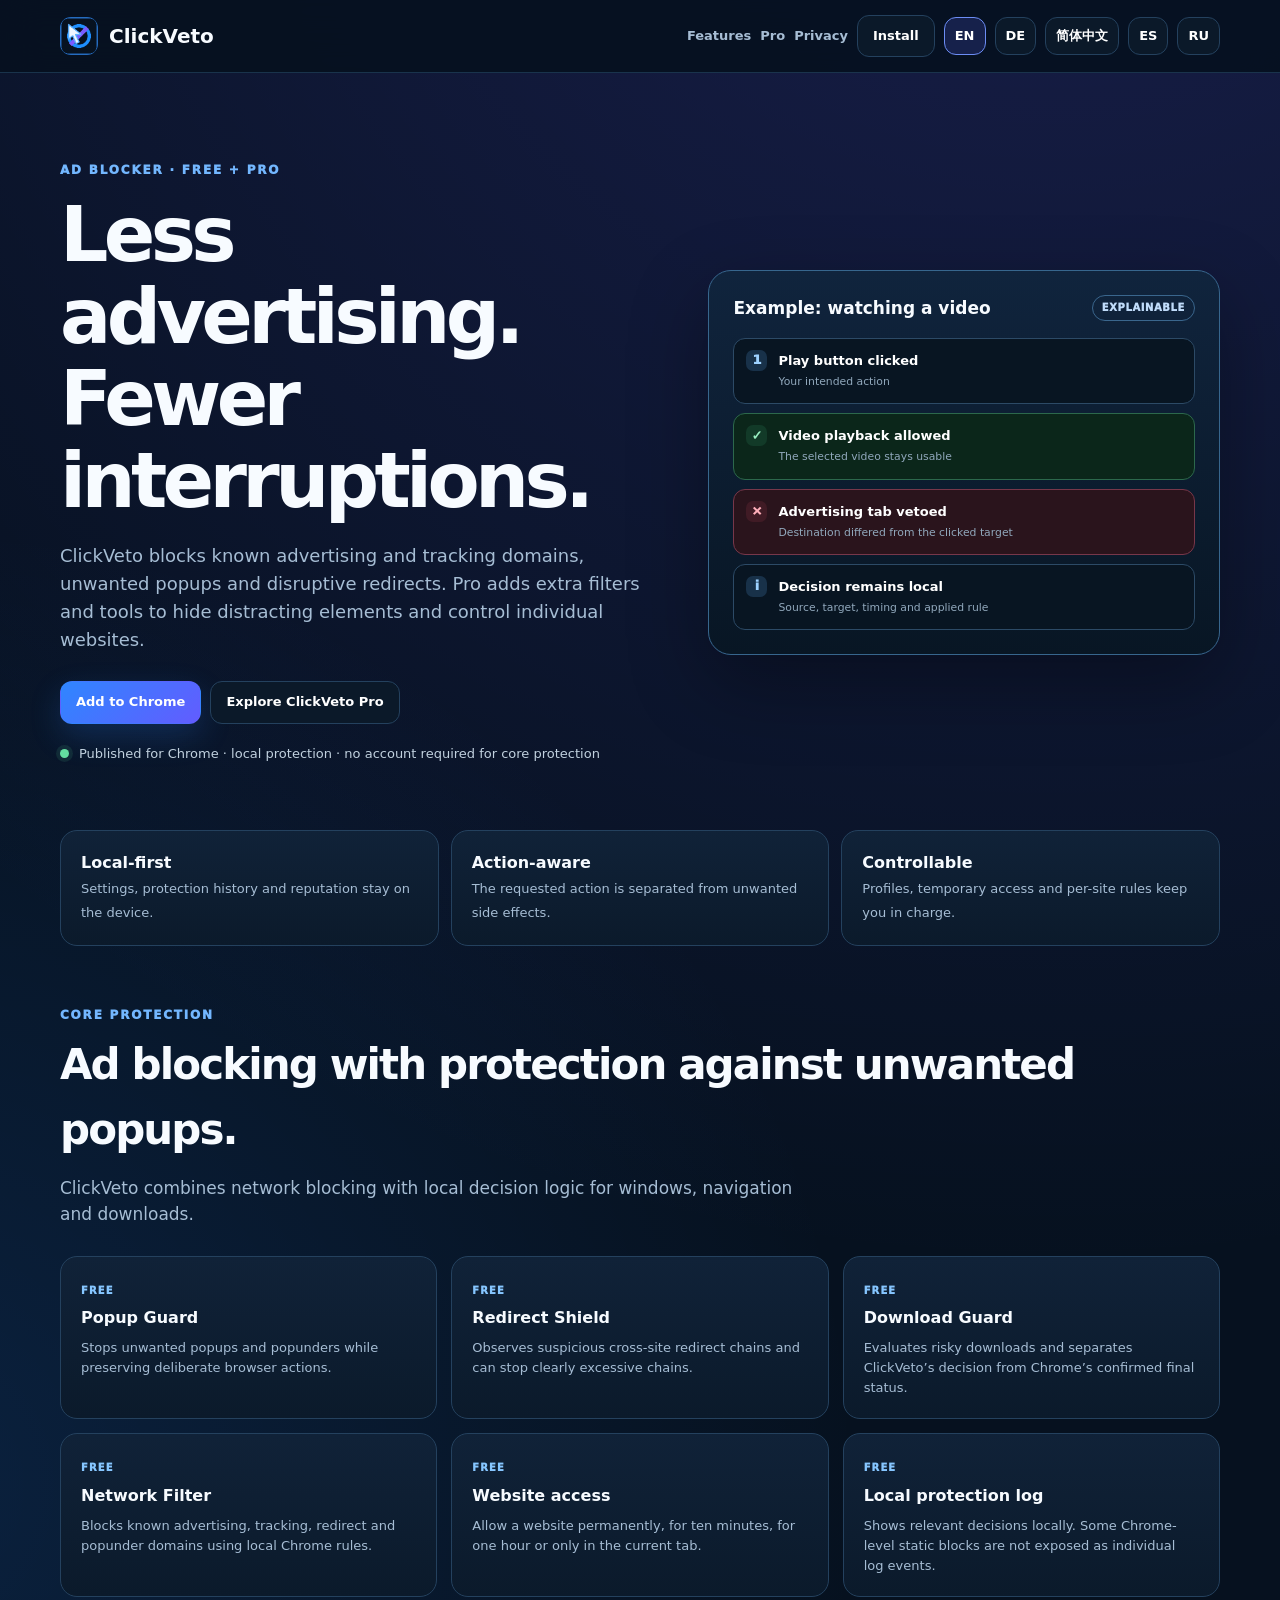
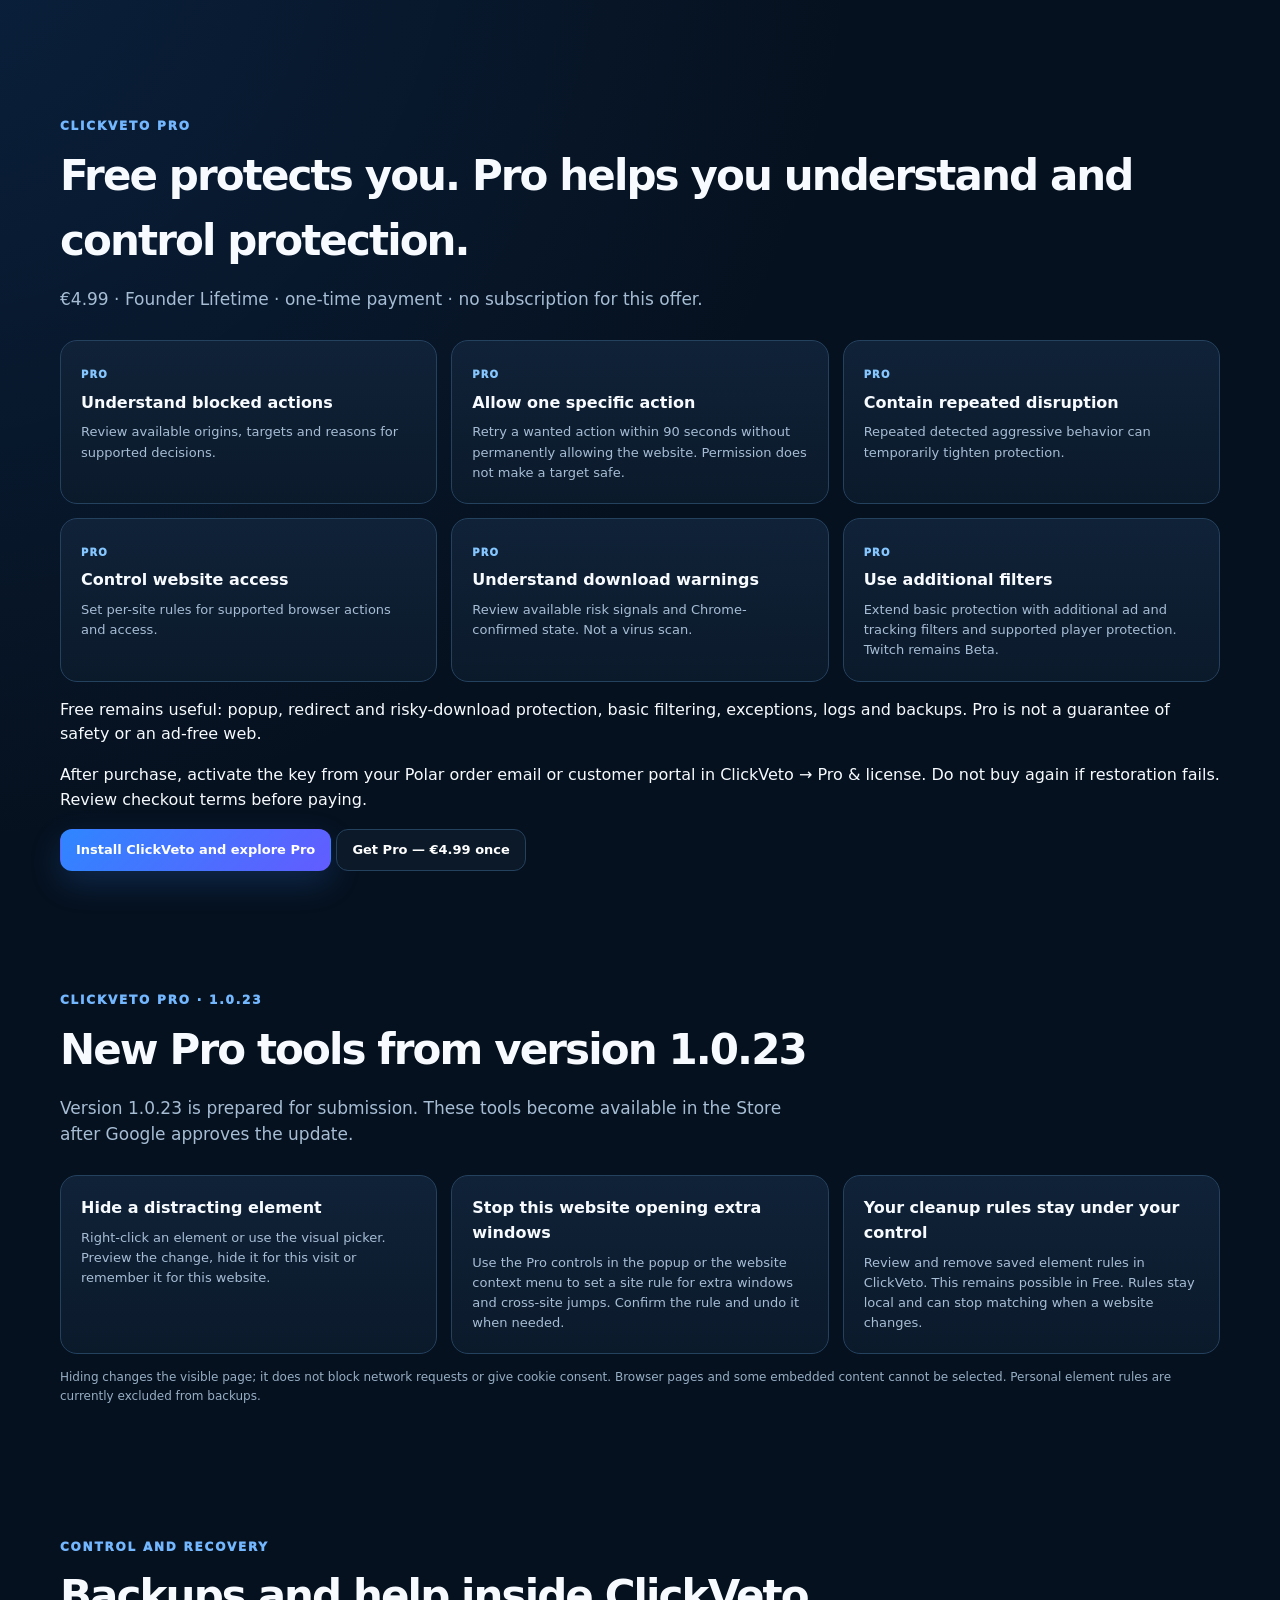
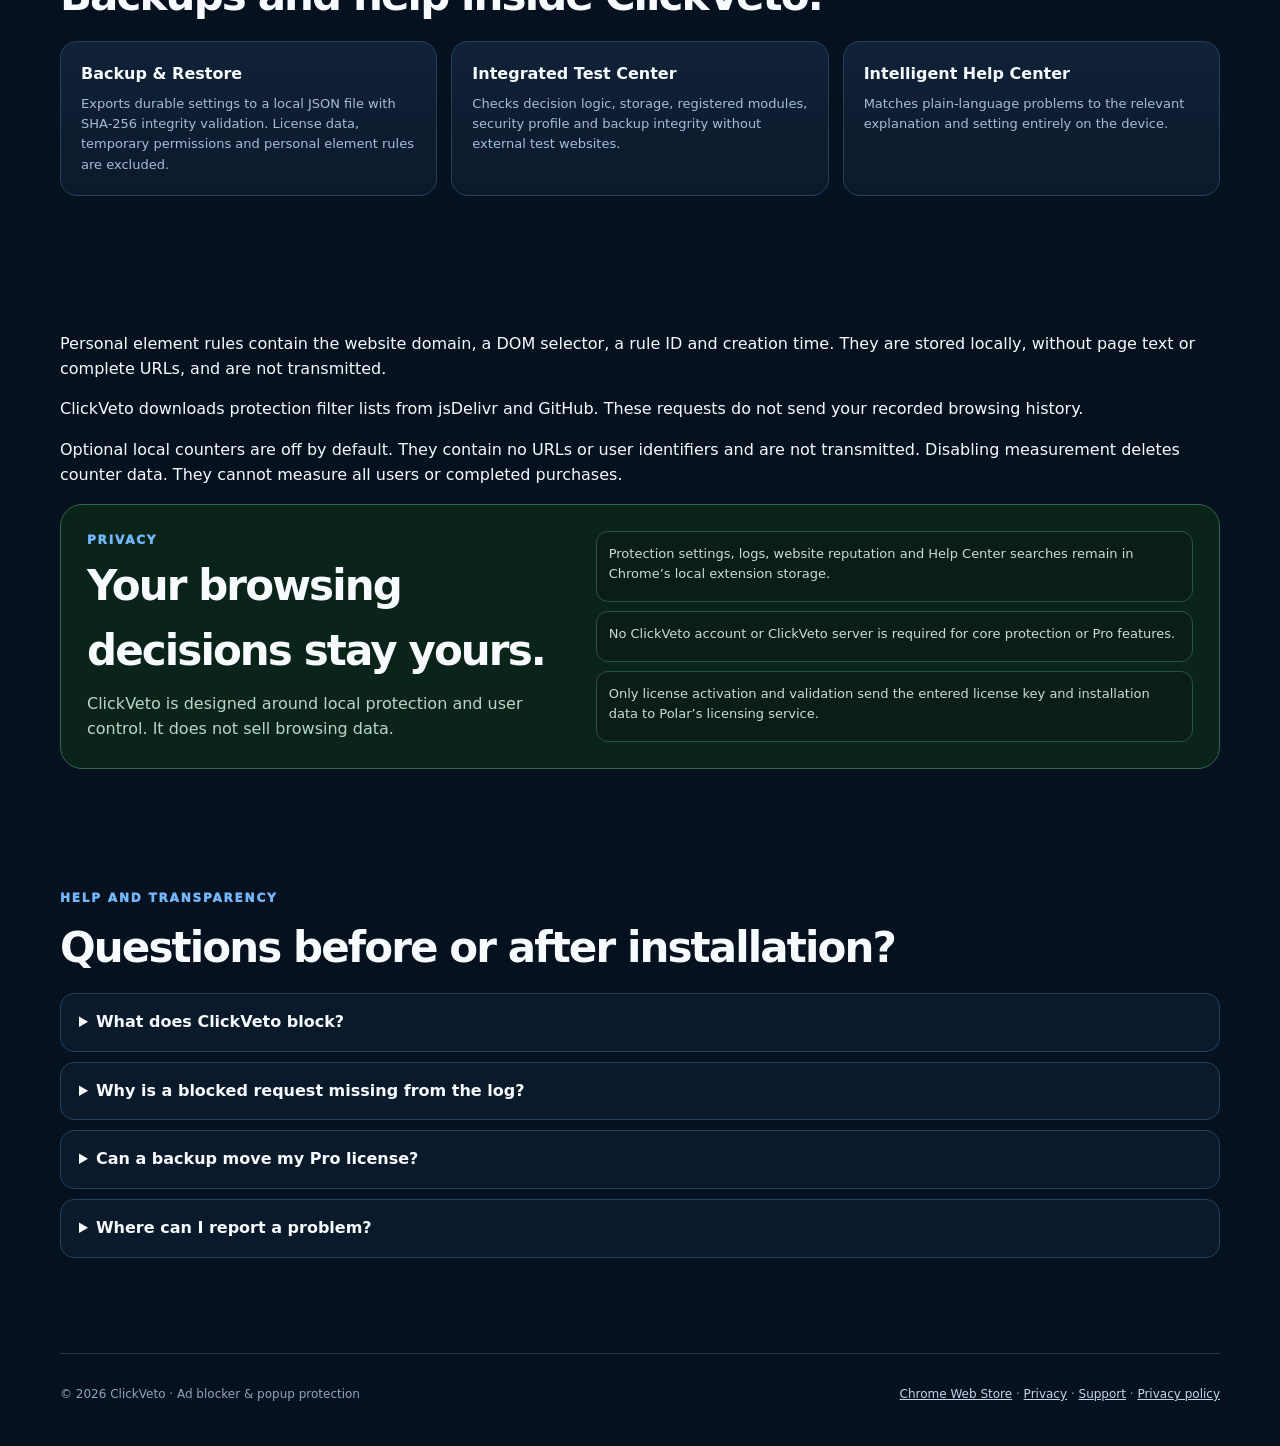
==== commit 74de07cb: "Present ClickVeto as an ad blocker with popup protection" ====
--- a/index.html
+++ b/index.html
@@ -1,9 +1,9 @@
 <!doctype html>
 <html lang="en"><head>
 <meta charset="utf-8"><meta name="viewport" content="width=device-width,initial-scale=1">
-<meta name="description" content="ClickVeto stops unwanted popups, tab swaps, redirect chains and risky downloads with local, explainable browser controls."><meta name="theme-color" content="#071422">
-<meta property="og:title" content="ClickVeto — Browser Action Firewall"><meta property="og:description" content="One click. One intended action. Unwanted browser side effects are vetoed locally."><meta property="og:type" content="website">
-<title>ClickVeto — Browser Action Firewall</title><link rel="icon" href="icon128.png" sizes="128x128">
+<meta name="description" content="ClickVeto blocks known advertising and tracking domains, unwanted popups and disruptive redirects. Local controls, Free protection and optional Pro tools."><meta name="theme-color" content="#071422">
+<meta property="og:title" content="ClickVeto — Ad blocker &amp; popup protection"><meta property="og:description" content="Less advertising. Fewer interruptions. Ad blocking, popup protection and local website controls."><meta property="og:type" content="website">
+<title>ClickVeto — Ad blocker &amp; popup protection</title><link rel="icon" href="icon128.png" sizes="128x128">
 <style>
 :root{color-scheme:dark;--bg:#06111f;--p:#0b1a2b;--p2:#102238;--line:#24415e;--line2:#37668d;--text:#f7fbff;--muted:#a6bdd4;--blue:#2f86ff;--violet:#625cff;--good:#63dda0}*{box-sizing:border-box}html{scroll-behavior:smooth;scroll-padding-top:88px}body{margin:0;background:radial-gradient(circle at 82% -8%,#6354ff35,transparent 32%),radial-gradient(circle at -8% 32%,#2484ff24,transparent 28%),var(--bg);color:var(--text);font-family:Inter,ui-sans-serif,system-ui,-apple-system,"Segoe UI",sans-serif;line-height:1.55}a{color:inherit}.shell{width:min(1160px,calc(100% - 32px));margin:auto}.nav-wrap{position:sticky;top:0;z-index:20;border-bottom:1px solid #37668d66;background:#06111fe8;backdrop-filter:blur(18px)}.nav{min-height:72px;display:flex;align-items:center;justify-content:space-between;gap:20px}.brand{display:flex;align-items:center;gap:11px;font-size:20px;font-weight:900;text-decoration:none}.brand img{width:38px;height:38px;border-radius:11px}.nav-links,.actions{display:flex;align-items:center;gap:9px;flex-wrap:wrap}.nav-links>a:not(.btn){color:var(--muted);font-size:13px;font-weight:750;text-decoration:none}.nav-links>a:hover{color:#fff}.btn,.lang{display:inline-flex;align-items:center;justify-content:center;border:1px solid var(--line);border-radius:12px;background:#0b1929;color:#fff;padding:10px 15px;font:inherit;font-size:13px;font-weight:850;text-decoration:none;cursor:pointer}.btn:hover,.lang:hover{border-color:var(--line2);transform:translateY(-1px)}.btn.primary{border-color:transparent;background:linear-gradient(135deg,var(--blue),var(--violet));box-shadow:0 12px 32px #2f86ff33}.lang{padding:8px 10px}.lang.active{border-color:#6c8df5;background:#16214b}.hero{display:grid;grid-template-columns:1.08fr .92fr;gap:48px;align-items:center;padding:88px 0 66px}.eyebrow{color:#73b7ff;font-size:12px;font-weight:950;letter-spacing:.15em;text-transform:uppercase}.hero h1{max-width:760px;margin:14px 0 20px;font-size:clamp(45px,6.4vw,76px);line-height:.99;letter-spacing:-.061em}.hero p,.lead{color:var(--muted);font-size:18px;max-width:760px;margin:0}.hero .actions{margin-top:28px}.trustline{display:flex;align-items:flex-start;gap:10px;margin-top:20px;color:#c1d1df;font-size:13px}.dot{width:9px;height:9px;margin-top:5px;border-radius:50%;background:var(--good);box-shadow:0 0 0 4px #63dda01a}.hero-card{border:1px solid var(--line2);border-radius:23px;background:linear-gradient(180deg,#10243d,#081624);padding:24px;box-shadow:0 28px 80px #0005}.card-head{display:flex;justify-content:space-between;align-items:center;gap:12px;margin-bottom:17px}.card-head strong{font-size:17px}.pill{display:inline-flex;border:1px solid #3a668d;border-radius:999px;padding:4px 9px;color:#c0dcfa;font-size:10px;font-weight:950;letter-spacing:.06em}.event{position:relative;margin-top:9px;padding:12px 12px 12px 44px;border:1px solid #2c4a66;border-radius:12px;background:#081522;color:#c4d4e2;font-size:13px}.event:before{position:absolute;left:12px;top:11px;width:21px;height:21px;display:grid;place-items:center;border-radius:7px;background:#183149;color:#9ed2ff;font-weight:950}.event.click:before{content:"1"}.event.allow:before{content:"✓";background:#123a28;color:#98efc1}.event.block:before{content:"×";background:#401b25;color:#ffafba}.event.info:before{content:"i"}.event strong{display:block;color:#fff}.event.allow{border-color:#2c684c;background:#0b261a}.event.block{border-color:#77374a;background:#2a141c}.event small{color:#91a8bc}.section{padding:60px 0}.section h2{margin:7px 0 13px;font-size:clamp(31px,4vw,42px);letter-spacing:-.045em}.section .lead{font-size:17px;margin-bottom:28px}.strip,.grid,.pro-grid,.tools{display:grid;gap:14px}.strip{grid-template-columns:repeat(3,1fr);gap:12px}.stat,.feature,.tool{border:1px solid var(--line);border-radius:17px;background:linear-gradient(180deg,var(--p2),var(--p));padding:20px}.stat strong,.feature strong,.tool b{display:block}.stat span,.feature p,.tool p{color:var(--muted);font-size:13px}.feature .tag{display:inline-block;margin-bottom:8px;color:#86c6ff;font-size:10px;font-weight:950;letter-spacing:.11em;text-transform:uppercase}.feature p,.tool p{margin:7px 0 0}.grid,.pro-grid,.tools{grid-template-columns:repeat(3,1fr)}.pro-band{border:1px solid #5653a4;border-radius:24px;background:linear-gradient(135deg,#15183b,#0b1e31 62%);padding:29px}.pro-head{display:flex;justify-content:space-between;gap:24px;align-items:flex-start}.price{font-size:42px;font-weight:950;line-height:1;letter-spacing:-.045em}.price small{display:block;margin-top:8px;color:#b8c8d9;font-size:12px;letter-spacing:0}.pro-item{border:1px solid #364f73;border-radius:15px;background:#05101d94;padding:17px}.pro-item strong{display:block}.pro-item p{margin:5px 0 0;color:var(--muted);font-size:13px}.twitch{margin-top:14px;border:1px solid #5c579e;border-radius:18px;background:#121434b8;padding:21px}.twitch-top{display:flex;justify-content:space-between;gap:16px;align-items:center}.twitch h3{margin:0;font-size:20px}.twitch p{color:var(--muted);font-size:13px;margin:7px 0 0}.twitch ul{display:grid;grid-template-columns:repeat(3,1fr);gap:8px 28px;margin:17px 0 0;padding-left:19px;color:#cad6e3;font-size:13px}.note{margin-top:14px!important;color:#97aec4!important;font-size:12px!important}.privacy{display:grid;grid-template-columns:.9fr 1.1fr;gap:20px;border:1px solid #2e684d;border-radius:22px;background:#0b2419;padding:26px}.privacy h2{margin:4px 0 9px}.privacy p{margin:0;color:#b9d7c7}.privacy-list{display:grid;gap:9px}.privacy-list div{border:1px solid #28543f;border-radius:12px;background:#0b1d16;padding:12px;color:#c5dfd2;font-size:13px}.faq{display:grid;gap:10px}.faq details{border:1px solid var(--line);border-radius:14px;background:var(--p);padding:16px 18px}.faq summary{cursor:pointer;font-weight:850}.faq p{margin:10px 0 0;color:var(--muted);font-size:13px}.footer{margin-top:35px;border-top:1px solid #1d344b;padding:31px 0 42px;color:#8ea5bb;font-size:12px}.footer-row{display:flex;justify-content:space-between;gap:20px;flex-wrap:wrap}.footer a{color:#c4d6e8}.hidden{display:none!important}@media(max-width:930px){.hero{grid-template-columns:1fr}.hero-card{max-width:700px}.grid,.pro-grid{grid-template-columns:1fr 1fr}.privacy{grid-template-columns:1fr}.twitch ul{grid-template-columns:1fr 1fr}.nav-links>a:not(.btn){display:none}}@media(max-width:620px){.shell{width:min(100% - 22px,1160px)}.nav{padding:13px 0}.nav-links .btn{display:none}.hero{padding:55px 0 43px}.hero h1{font-size:44px}.hero p{font-size:16px}.section{padding:44px 0}.strip,.grid,.pro-grid,.tools,.twitch ul{grid-template-columns:1fr}.pro-head{display:block}.pro-head .actions{margin-top:18px}.footer-row{display:block}.footer-row span{display:block;margin-top:8px}}
 </style>
@@ -11,57 +11,57 @@
 <div class="nav-wrap"><nav class="nav shell" aria-label="Primary navigation"><a class="brand" href="#top"><img src="icon128.png" alt=""><span>ClickVeto</span></a><div class="nav-links"><a href="#features" data-en="Features" data-de="Funktionen"><span data-site-copy="Features">Features</span></a><a href="#pro">Pro</a><a href="#privacy" id="navPrivacy" data-en="Privacy" data-de="Datenschutz"><span data-site-copy="Privacy">Privacy</span></a><a class="btn" href="https://chromewebstore.google.com/detail/clickveto/iajadlmijkdhofafpeefnailnopnamee" target="_blank" rel="noreferrer" data-en="Install" data-de="Installieren"><span data-site-copy="Install">Install</span></a><button class="lang active" id="enBtn" type="button" aria-pressed="true" data-language="en" aria-label="English">EN</button><button class="lang" id="deBtn" type="button" aria-pressed="false" data-language="de" aria-label="Deutsch">DE</button><button class="lang" id="zhBtn" type="button" data-language="zh" aria-pressed="false" aria-label="简体中文">简体中文</button><button class="lang" id="esBtn" type="button" data-language="es" aria-pressed="false" aria-label="Español">ES</button><button class="lang" id="ruBtn" type="button" data-language="ru" aria-pressed="false" aria-label="Русский">RU</button></div></nav></div>
 <div class="shell" id="top">
 <main id="en"><aside class="checkout-return hidden" role="status"><strong>Back from checkout</strong><p>If your payment was completed, activate the license key from your Polar email or customer portal in ClickVeto. This page does not verify payment.</p></aside>
-<section class="hero"><div><div class="eyebrow">Browser protection · Free + Pro</div><h1>One click. One intended action.</h1><p>ClickVeto connects popups, tab swaps, redirects, downloads and sensitive browser capabilities to the interaction that caused them. Intended actions stay usable; unrelated side effects can be vetoed.</p><div class="actions"><a class="btn primary" href="https://chromewebstore.google.com/detail/clickveto/iajadlmijkdhofafpeefnailnopnamee" target="_blank" rel="noreferrer">Add to Chrome</a><a class="btn" href="#pro">Explore ClickVeto Pro</a></div><div class="trustline"><span class="dot"></span><span>Published for Chrome · local protection · no account required for core protection</span></div></div><aside class="hero-card" aria-label="Example ClickVeto decision"><div class="card-head"><strong>One action transaction</strong><span class="pill">EXPLAINABLE</span></div><div class="event click"><strong>Click’n Load selected</strong><small>Source: filecrypt.cc</small></div><div class="event allow"><strong>JDownloader hand-off allowed</strong><small>Intentional localhost action</small></div><div class="event block"><strong>Advertising tab vetoed</strong><small>Destination differed from the clicked target</small></div><div class="event info"><strong>Decision remains local</strong><small>Source, target, timing and applied rule</small></div></aside></section>
+<section class="hero"><div><div class="eyebrow">Ad blocker · Free + Pro</div><h1>Less advertising. Fewer interruptions.</h1><p>ClickVeto blocks known advertising and tracking domains, unwanted popups and disruptive redirects. Pro adds extra filters and tools to hide distracting elements and control individual websites.</p><div class="actions"><a class="btn primary" href="https://chromewebstore.google.com/detail/clickveto/iajadlmijkdhofafpeefnailnopnamee" target="_blank" rel="noreferrer">Add to Chrome</a><a class="btn" href="#pro">Explore ClickVeto Pro</a></div><div class="trustline"><span class="dot"></span><span>Published for Chrome · local protection · no account required for core protection</span></div></div><aside class="hero-card" aria-label="Example ClickVeto decision"><div class="card-head"><strong>Example: watching a video</strong><span class="pill">EXPLAINABLE</span></div><div class="event click"><strong>Play button clicked</strong><small>Your intended action</small></div><div class="event allow"><strong>Video playback allowed</strong><small>The selected video stays usable</small></div><div class="event block"><strong>Advertising tab vetoed</strong><small>Destination differed from the clicked target</small></div><div class="event info"><strong>Decision remains local</strong><small>Source, target, timing and applied rule</small></div></aside></section>
 <section class="strip"><div class="stat"><strong>Local-first</strong><span>Settings, protection history and reputation stay on the device.</span></div><div class="stat"><strong>Action-aware</strong><span>The requested action is separated from unwanted side effects.</span></div><div class="stat"><strong>Controllable</strong><span>Profiles, temporary access and per-site rules keep you in charge.</span></div></section>
-<section class="section" id="features"><div class="eyebrow">Core protection</div><h2>Stops the browser actions normal filters miss.</h2><p class="lead">ClickVeto combines network blocking with local decision logic for windows, navigation and downloads.</p><div class="grid">
+<section class="section" id="features"><div class="eyebrow">Core protection</div><h2>Ad blocking with protection against unwanted popups.</h2><p class="lead">ClickVeto combines network blocking with local decision logic for windows, navigation and downloads.</p><div class="grid">
 <article class="feature"><span class="tag">Free</span><strong>Popup Guard</strong><p>Stops unwanted popups and popunders while preserving deliberate browser actions.</p></article><article class="feature"><span class="tag">Free</span><strong>Redirect Shield</strong><p>Observes suspicious cross-site redirect chains and can stop clearly excessive chains.</p></article><article class="feature"><span class="tag">Free</span><strong>Download Guard</strong><p>Evaluates risky downloads and separates ClickVeto’s decision from Chrome’s confirmed final status.</p></article><article class="feature"><span class="tag">Free</span><strong>Network Filter</strong><p>Blocks known advertising, tracking, redirect and popunder domains using local Chrome rules.</p></article><article class="feature"><span class="tag">Free</span><strong>Website access</strong><p>Allow a website permanently, for ten minutes, for one hour or only in the current tab.</p></article><article class="feature"><span class="tag">Free</span><strong>Local protection log</strong><p>Shows relevant decisions locally. Some Chrome-level static blocks are not exposed as individual log events.</p></article></div></section>
 <section class="section" id="pro"><div class="eyebrow">ClickVeto Pro</div><h2>Free protects you. Pro helps you understand and control protection.</h2><p class="lead">€4.99 · Founder Lifetime · one-time payment · no subscription for this offer.</p><div class="grid"><article class="feature"><span class="tag">Pro</span><strong>Understand blocked actions</strong><p>Review available origins, targets and reasons for supported decisions.</p></article><article class="feature"><span class="tag">Pro</span><strong>Allow one specific action</strong><p>Retry a wanted action within 90 seconds without permanently allowing the website. Permission does not make a target safe.</p></article><article class="feature"><span class="tag">Pro</span><strong>Contain repeated disruption</strong><p>Repeated detected aggressive behavior can temporarily tighten protection.</p></article><article class="feature"><span class="tag">Pro</span><strong>Control website access</strong><p>Set per-site rules for supported browser actions and access.</p></article><article class="feature"><span class="tag">Pro</span><strong>Understand download warnings</strong><p>Review available risk signals and Chrome-confirmed state. Not a virus scan.</p></article><article class="feature"><span class="tag">Pro</span><strong>Use additional filters</strong><p>Extend basic protection with additional ad and tracking filters and supported player protection. Twitch remains Beta.</p></article></div><p>Free remains useful: popup, redirect and risky-download protection, basic filtering, exceptions, logs and backups. Pro is not a guarantee of safety or an ad-free web.</p><p>After purchase, activate the key from your Polar order email or customer portal in ClickVeto → Pro &amp; license. Do not buy again if restoration fails. Review checkout terms before paying.</p><a class="btn primary" href="https://chromewebstore.google.com/detail/clickveto/iajadlmijkdhofafpeefnailnopnamee" target="_blank" rel="noreferrer">Install ClickVeto and explore Pro</a> <a class="btn" href="https://buy.polar.sh/polar_cl_rQXmMxUcKgCrd6oTK952iHx83fKup8tin0EIN38O3bh" target="_blank" rel="noreferrer">Get Pro — €4.99 once</a></section>
 <section class="section new-pro-tools" id="tools-en"><div class="eyebrow">ClickVeto Pro · 1.0.23</div><h2>New Pro tools from version 1.0.23</h2><p class="lead release-status">Version 1.0.23 is prepared for submission. These tools become available in the Store after Google approves the update.</p><div class="tools"><article class="tool"><b>Hide a distracting element</b><p>Right-click an element or use the visual picker. Preview the change, hide it for this visit or remember it for this website.</p></article><article class="tool"><b>Stop this website opening extra windows</b><p>Use the Pro controls in the popup or the website context menu to set a site rule for extra windows and cross-site jumps. Confirm the rule and undo it when needed.</p></article><article class="tool"><b>Your cleanup rules stay under your control</b><p>Review and remove saved element rules in ClickVeto. This remains possible in Free. Rules stay local and can stop matching when a website changes.</p></article></div><p class="note">Hiding changes the visible page; it does not block network requests or give cookie consent. Browser pages and some embedded content cannot be selected. Personal element rules are currently excluded from backups.</p></section>
 <section class="section"><div class="eyebrow">Control and recovery</div><h2>Backups and help inside ClickVeto.</h2><div class="tools"><article class="tool"><b>Backup &amp; Restore</b><p>Exports durable settings to a local JSON file with SHA-256 integrity validation. License data, temporary permissions and personal element rules are excluded.</p></article><article class="tool"><b>Integrated Test Center</b><p>Checks decision logic, storage, registered modules, security profile and backup integrity without external test websites.</p></article><article class="tool"><b>Intelligent Help Center</b><p>Matches plain-language problems to the relevant explanation and setting entirely on the device.</p></article></div></section>
 <section class="section" id="privacy"><p class="element-rule-privacy">Personal element rules contain the website domain, a DOM selector, a rule ID and creation time. They are stored locally, without page text or complete URLs, and are not transmitted.</p><p>ClickVeto downloads protection filter lists from jsDelivr and GitHub. These requests do not send your recorded browsing history.</p><p>Optional local counters are off by default. They contain no URLs or user identifiers and are not transmitted. Disabling measurement deletes counter data. They cannot measure all users or completed purchases.</p><div class="privacy"><div><div class="eyebrow">Privacy</div><h2>Your browsing decisions stay yours.</h2><p>ClickVeto is designed around local protection and user control. It does not sell browsing data.</p></div><div class="privacy-list"><div>Protection settings, logs, website reputation and Help Center searches remain in Chrome’s local extension storage.</div><div>No ClickVeto account or ClickVeto server is required for core protection or Pro features.</div><div>Only license activation and validation send the entered license key and installation data to Polar’s licensing service.</div></div></div></section>
-<section class="section" id="support"><div class="eyebrow">Help and transparency</div><h2>Questions before or after installation?</h2><div class="faq"><details><summary>Does ClickVeto replace a traditional ad blocker?</summary><p>No. Its distinctive focus is causal browser actions: what a click actually authorized. The included network filter adds protection against known ad and tracking domains.</p></details><details><summary>Why is a blocked request missing from the log?</summary><p>Chrome does not expose every production static-rule or content-setting decision as an individual event. The log records decisions ClickVeto can reliably observe.</p></details><details><summary>Can a backup move my Pro license?</summary><p>No. License data is deliberately excluded. A new installation or extension ID must be activated separately with the license key.</p></details><details><summary>Where can I report a problem?</summary><p>Use <a href="https://github.com/GainLog/clickveto-site/issues" target="_blank" rel="noreferrer">ClickVeto Support on GitHub</a>. Never post license keys or private data.</p></details></div></section>
+<section class="section" id="support"><div class="eyebrow">Help and transparency</div><h2>Questions before or after installation?</h2><div class="faq"><details><summary>What does ClickVeto block?</summary><p>ClickVeto filters known advertising and tracking domains and blocks supported unwanted popups, redirects and advertising overlays. Pro adds extra filters and personal element rules. Results depend on the website and the selected settings.</p></details><details><summary>Why is a blocked request missing from the log?</summary><p>Chrome does not expose every production static-rule or content-setting decision as an individual event. The log records decisions ClickVeto can reliably observe.</p></details><details><summary>Can a backup move my Pro license?</summary><p>No. License data is deliberately excluded. A new installation or extension ID must be activated separately with the license key.</p></details><details><summary>Where can I report a problem?</summary><p>Use <a href="https://github.com/GainLog/clickveto-site/issues" target="_blank" rel="noreferrer">ClickVeto Support on GitHub</a>. Never post license keys or private data.</p></details></div></section>
 </main>
 <main id="zh" class="hidden"><aside class="checkout-return hidden" role="status"><strong>从结账页面返回</strong><p>如果已完成付款，请在 ClickVeto 中激活 Polar 邮件或客户门户中的许可证密钥。本页面不验证付款。</p></aside>
-<section class="hero"><div><div class="eyebrow">浏览器保护 · Free + Pro</div><h1>一次点击，一项所需操作。</h1><p>ClickVeto 将弹窗、标签页置换、重定向、下载及敏感浏览器权限与触发它们的操作关联起来。保留所需操作，并可拦截无关附带行为。</p><div class="actions"><a class="btn primary" href="https://chromewebstore.google.com/detail/clickveto/iajadlmijkdhofafpeefnailnopnamee" target="_blank" rel="noreferrer">添加至 Chrome</a><a class="btn" href="#pro-zh">了解 ClickVeto Pro</a></div><div class="trustline"><span class="dot"></span><span>已上架 Chrome · 本地保护 · 基础保护无需账户</span></div></div><aside class="hero-card" aria-label="ClickVeto 决策示例"><div class="card-head"><strong>单次操作事务</strong><span class="pill">可解释</span></div><div class="event click"><strong>已选择 Click’n Load</strong><small>来源：filecrypt.cc</small></div><div class="event allow"><strong>已允许转交 JDownloader</strong><small>有意进行的本地操作</small></div><div class="event block"><strong>广告标签页已拦截</strong><small>目的地与点击目标不符</small></div><div class="event info"><strong>决策保留在本地</strong><small>来源、目标、时间及应用的规则</small></div></aside></section>
+<section class="hero"><div><div class="eyebrow">广告拦截 · Free + Pro</div><h1>更少广告，更少干扰。</h1><p>ClickVeto 拦截已知广告和跟踪域名、不需要的弹窗和干扰性跳转。Pro 提供额外过滤器，以及隐藏干扰元素和管理单个网站的工具。</p><div class="actions"><a class="btn primary" href="https://chromewebstore.google.com/detail/clickveto/iajadlmijkdhofafpeefnailnopnamee" target="_blank" rel="noreferrer">添加至 Chrome</a><a class="btn" href="#pro-zh">了解 ClickVeto Pro</a></div><div class="trustline"><span class="dot"></span><span>已上架 Chrome · 本地保护 · 基础保护无需账户</span></div></div><aside class="hero-card" aria-label="ClickVeto 决策示例"><div class="card-head"><strong>示例：观看视频</strong><span class="pill">可解释</span></div><div class="event click"><strong>点击播放按钮</strong><small>你希望进行的操作</small></div><div class="event allow"><strong>允许播放视频</strong><small>所选视频仍可播放</small></div><div class="event block"><strong>广告标签页已拦截</strong><small>目的地与点击目标不符</small></div><div class="event info"><strong>决策保留在本地</strong><small>来源、目标、时间及应用的规则</small></div></aside></section>
 <section class="strip"><div class="stat"><strong>本地优先</strong><span>设置、保护记录及信誉数据保留在设备上。</span></div><div class="stat"><strong>理解操作意图</strong><span>区分所需操作与不需要的附带行为。</span></div><div class="stat"><strong>由您控制</strong><span>通过保护模式、临时许可和网站规则掌握控制权。</span></div></section>
-<section class="section" id="features-zh"><div class="eyebrow">基础保护</div><h2>阻止普通过滤器遗漏的浏览器操作。</h2><p class="lead">ClickVeto 将网络拦截与针对窗口、导航和下载的本地决策逻辑结合起来。</p><div class="grid">
+<section class="section" id="features-zh"><div class="eyebrow">基础保护</div><h2>广告拦截与弹窗防护。</h2><p class="lead">ClickVeto 将网络拦截与针对窗口、导航和下载的本地决策逻辑结合起来。</p><div class="grid">
 <article class="feature"><span class="tag">Free</span><strong>弹窗保护</strong><p>阻止不需要的弹窗和后台弹窗，同时保留有意进行的浏览器操作。</p></article><article class="feature"><span class="tag">Free</span><strong>重定向保护</strong><p>观察可疑跨站重定向链，并可阻止明显过长的重定向链。</p></article><article class="feature"><span class="tag">Free</span><strong>下载保护</strong><p>评估高风险下载，并区分 ClickVeto 的决策与 Chrome 确认的最终状态。</p></article><article class="feature"><span class="tag">Free</span><strong>网络过滤器</strong><p>使用本地 Chrome 规则拦截已知广告、跟踪、重定向及后台弹窗域名。</p></article><article class="feature"><span class="tag">Free</span><strong>网站许可</strong><p>永久允许网站，或允许十分钟、一小时、仅在当前标签页允许。</p></article><article class="feature"><span class="tag">Free</span><strong>本地保护日志</strong><p>在本地展示相关决策。某些 Chrome 层面的静态拦截不会提供单独的日志事件。</p></article></div></section>
 <section class="section" id="pro-zh"><div class="eyebrow">ClickVeto Pro</div><h2>Free 提供保护，Pro 帮助您理解并控制保护。</h2><p class="lead">€4.99 · Founder Lifetime · 一次性付款 · 此优惠无订阅</p><div class="grid"><article class="feature"><span class="tag">Pro</span><strong>理解被拦截的操作</strong><p>查看受支持决策的可用来源、目标和原因。</p></article><article class="feature"><span class="tag">Pro</span><strong>允许一次特定操作</strong><p>在 90 秒内重试所需操作，无需永久允许网站。许可并不代表目标安全。</p></article><article class="feature"><span class="tag">Pro</span><strong>遏制重复干扰</strong><p>重复检测到侵扰行为时，可暂时加强保护。</p></article><article class="feature"><span class="tag">Pro</span><strong>控制网站权限</strong><p>为受支持的浏览器操作和权限设置网站单独规则。</p></article><article class="feature"><span class="tag">Pro</span><strong>理解下载警告</strong><p>查看可用风险信号和 Chrome 确认的状态。这不是病毒扫描。</p></article><article class="feature"><span class="tag">Pro</span><strong>使用额外过滤器</strong><p>添加广告和跟踪过滤器及受支持的播放器保护，扩展基础保护。Twitch 功能仍为测试版。</p></article></div><p>Free 仍提供实用功能：弹窗、重定向和高风险下载保护，基础过滤、例外、日志及备份。Pro 不保证安全或整个网络无广告。</p><p>购买后，在 ClickVeto → Pro 和许可证中激活 Polar 订单邮件或客户门户提供的密钥。恢复失败时请勿再次购买。付款前请查看结账条款。</p><a class="btn primary" href="https://chromewebstore.google.com/detail/clickveto/iajadlmijkdhofafpeefnailnopnamee" target="_blank" rel="noreferrer">安装 ClickVeto 并了解 Pro</a> <a class="btn" href="https://buy.polar.sh/polar_cl_rQXmMxUcKgCrd6oTK952iHx83fKup8tin0EIN38O3bh" target="_blank" rel="noreferrer">购买 Pro — 一次性 4.99 欧元</a></section>
 <section class="section new-pro-tools" id="tools-en-zh"><div class="eyebrow">ClickVeto Pro · 1.0.23</div><h2>1.0.23 版新增 Pro 工具</h2><p class="lead release-status">1.0.23 版已准备提交。Google 批准更新后，这些工具才会在商店版本中提供。</p><div class="tools"><article class="tool"><b>隐藏干扰元素</b><p>右键点击元素或使用可视化选择器。先预览，再仅本次隐藏，或为此网站保存规则。</p></article><article class="tool"><b>阻止此网站打开额外窗口</b><p>在弹出面板或网站右键菜单中设置 Pro 规则，控制额外窗口和跨站跳转。确认更改，需要时可撤销。</p></article><article class="tool"><b>自行管理隐藏规则</b><p>在 ClickVeto 中查看和删除保存的元素规则，Free 也可删除。规则仅保存在本地；网站变化后可能不再匹配。</p></article></div><p class="note">隐藏仅改变页面显示，不阻止网络请求，也不代表同意 Cookie。浏览器内部页面和部分嵌入内容无法选择。个人元素规则目前不包含在备份中。</p></section>
 <section class="section"><div class="eyebrow">控制与恢复</div><h2>ClickVeto 内置备份和帮助。</h2><div class="tools"><article class="tool"><b>备份与恢复</b><p>将长期设置导出为本地 JSON 文件并使用 SHA-256 校验。许可证、临时权限和个人元素规则不包含在内。</p></article><article class="tool"><b>内置测试中心</b><p>无需外部测试网站，检查决策逻辑、存储、已注册模块、安全模式及备份完整性。</p></article><article class="tool"><b>智能帮助中心</b><p>完全在设备上，将日常语言描述的问题对应到相关说明和设置。</p></article></div></section>
 <section class="section" id="privacy-zh"><p class="element-rule-privacy">个人元素规则包含网站域名、DOM 选择器、规则 ID 和创建时间。仅保存在本地，不含页面文字或完整 URL，也不传输。</p><p>ClickVeto 从 jsDelivr 和 GitHub 下载防护过滤列表。这些请求不会发送已记录的浏览历史。</p><p>可选本地计数默认关闭，不含网址或用户标识，也不发送数据。关闭计数会删除计数数据。计数无法衡量所有用户或已完成的购买。</p><div class="privacy"><div><div class="eyebrow">隐私</div><h2>您的浏览决策由您掌握。</h2><p>ClickVeto 以本地保护和用户控制为设计原则，不出售浏览数据。</p></div><div class="privacy-list"><div>保护设置、日志、网站信誉和帮助中心搜索保留在 Chrome 本地扩展存储中。</div><div>基础保护及 Pro 功能无需 ClickVeto 账户或 ClickVeto 服务器。</div><div>仅许可证激活和验证会将输入的许可证密钥及安装数据发送至 Polar 许可证服务。</div></div></div></section>
-<section class="section" id="support-zh"><div class="eyebrow">帮助与透明度</div><h2>安装前后有疑问？</h2><div class="faq"><details><summary>ClickVeto 能代替传统广告拦截器吗？</summary><p>不能。其重点在于浏览器操作的因果关系：一次点击实际授权了什么。内置网络过滤器额外防护已知广告和跟踪域名。</p></details><details><summary>为什么日志中没有某个被拦截的请求？</summary><p>Chrome 不会将正式版本的每项静态规则或内容设置决策作为独立事件提供。日志记录 ClickVeto 能可靠观察到的决策。</p></details><details><summary>备份能转移 Pro 许可证吗？</summary><p>不能。许可证数据被有意排除。新的安装或扩展 ID 必须使用许可证密钥单独激活。</p></details><details><summary>在哪里反馈问题？</summary><p>请使用 <a href="https://github.com/GainLog/clickveto-site/issues" target="_blank" rel="noreferrer">GitHub 上的 ClickVeto 支持</a>。请勿公开许可证密钥或私人数据。</p></details></div></section>
+<section class="section" id="support-zh"><div class="eyebrow">帮助与透明度</div><h2>安装前后有疑问？</h2><div class="faq"><details><summary>ClickVeto 会拦截什么？</summary><p>ClickVeto 过滤已知广告和跟踪域名，并拦截受支持的不需要的弹窗、跳转和广告遮罩。Pro 添加额外过滤器和个人元素规则。效果取决于网站和所选设置。</p></details><details><summary>为什么日志中没有某个被拦截的请求？</summary><p>Chrome 不会将正式版本的每项静态规则或内容设置决策作为独立事件提供。日志记录 ClickVeto 能可靠观察到的决策。</p></details><details><summary>备份能转移 Pro 许可证吗？</summary><p>不能。许可证数据被有意排除。新的安装或扩展 ID 必须使用许可证密钥单独激活。</p></details><details><summary>在哪里反馈问题？</summary><p>请使用 <a href="https://github.com/GainLog/clickveto-site/issues" target="_blank" rel="noreferrer">GitHub 上的 ClickVeto 支持</a>。请勿公开许可证密钥或私人数据。</p></details></div></section>
 </main><main id="es" class="hidden"><aside class="checkout-return hidden" role="status"><strong>De vuelta del pago</strong><p>Si completaste el pago, activa en ClickVeto la clave del correo de Polar o del portal del cliente. Esta página no verifica el pago.</p></aside>
-<section class="hero"><div><div class="eyebrow">Protección del navegador · Free + Pro</div><h1>Un clic. Una acción deseada.</h1><p>ClickVeto relaciona ventanas emergentes, cambios de pestaña, redirecciones, descargas y permisos sensibles con la interacción que los originó. Las acciones deseadas siguen disponibles; los efectos secundarios ajenos pueden bloquearse.</p><div class="actions"><a class="btn primary" href="https://chromewebstore.google.com/detail/clickveto/iajadlmijkdhofafpeefnailnopnamee" target="_blank" rel="noreferrer">Añadir a Chrome</a><a class="btn" href="#pro-es">Descubrir ClickVeto Pro</a></div><div class="trustline"><span class="dot"></span><span>Publicado para Chrome · protección local · sin cuenta para la protección básica</span></div></div><aside class="hero-card" aria-label="Ejemplo de decisión de ClickVeto"><div class="card-head"><strong>Una transacción de acción</strong><span class="pill">EXPLICABLE</span></div><div class="event click"><strong>Click’n Load seleccionado</strong><small>Origen: filecrypt.cc</small></div><div class="event allow"><strong>Transferencia a JDownloader permitida</strong><small>Acción local intencionada</small></div><div class="event block"><strong>Pestaña publicitaria bloqueada</strong><small>El destino no coincidía con el objetivo pulsado</small></div><div class="event info"><strong>La decisión permanece local</strong><small>Origen, destino, momento y regla aplicada</small></div></aside></section>
+<section class="hero"><div><div class="eyebrow">Bloqueador de anuncios · Free + Pro</div><h1>Menos anuncios. Menos interrupciones.</h1><p>ClickVeto bloquea dominios conocidos de anuncios y rastreo, ventanas emergentes no deseadas y redirecciones molestas. Pro añade filtros y herramientas para ocultar elementos molestos y controlar cada sitio.</p><div class="actions"><a class="btn primary" href="https://chromewebstore.google.com/detail/clickveto/iajadlmijkdhofafpeefnailnopnamee" target="_blank" rel="noreferrer">Añadir a Chrome</a><a class="btn" href="#pro-es">Descubrir ClickVeto Pro</a></div><div class="trustline"><span class="dot"></span><span>Publicado para Chrome · protección local · sin cuenta para la protección básica</span></div></div><aside class="hero-card" aria-label="Ejemplo de decisión de ClickVeto"><div class="card-head"><strong>Ejemplo: ver un vídeo</strong><span class="pill">EXPLICABLE</span></div><div class="event click"><strong>Clic en reproducir</strong><small>La acción que querías</small></div><div class="event allow"><strong>Reproducción permitida</strong><small>El vídeo elegido sigue disponible</small></div><div class="event block"><strong>Pestaña publicitaria bloqueada</strong><small>El destino no coincidía con el objetivo pulsado</small></div><div class="event info"><strong>La decisión permanece local</strong><small>Origen, destino, momento y regla aplicada</small></div></aside></section>
 <section class="strip"><div class="stat"><strong>Primero, lo local</strong><span>Los ajustes, el historial de protección y la reputación permanecen en el dispositivo.</span></div><div class="stat"><strong>Según la acción</strong><span>Distingue la acción solicitada de los efectos secundarios no deseados.</span></div><div class="stat"><strong>Bajo tu control</strong><span>Los perfiles, permisos temporales y reglas por sitio te dan el control.</span></div></section>
-<section class="section" id="features-es"><div class="eyebrow">Protección básica</div><h2>Detiene acciones que los filtros habituales pasan por alto.</h2><p class="lead">ClickVeto combina el bloqueo de red con decisiones locales sobre ventanas, navegación y descargas.</p><div class="grid">
+<section class="section" id="features-es"><div class="eyebrow">Protección básica</div><h2>Bloqueo de anuncios con protección contra ventanas molestas.</h2><p class="lead">ClickVeto combina el bloqueo de red con decisiones locales sobre ventanas, navegación y descargas.</p><div class="grid">
 <article class="feature"><span class="tag">Free</span><strong>Protección de ventanas emergentes</strong><p>Detiene ventanas emergentes y ocultas no deseadas, conservando las acciones deliberadas.</p></article><article class="feature"><span class="tag">Free</span><strong>Protección de redirecciones</strong><p>Observa cadenas sospechosas entre sitios y puede detener las claramente excesivas.</p></article><article class="feature"><span class="tag">Free</span><strong>Protección de descargas</strong><p>Evalúa descargas de riesgo y distingue la decisión de ClickVeto del estado final confirmado por Chrome.</p></article><article class="feature"><span class="tag">Free</span><strong>Filtro de red</strong><p>Bloquea dominios conocidos de publicidad, rastreo, redirección y ventanas ocultas mediante reglas locales de Chrome.</p></article><article class="feature"><span class="tag">Free</span><strong>Permisos por sitio</strong><p>Permite un sitio de forma permanente, diez minutos, una hora o solo en la pestaña actual.</p></article><article class="feature"><span class="tag">Free</span><strong>Registro local de protección</strong><p>Muestra decisiones relevantes en local. Algunos bloqueos estáticos de Chrome no se exponen como eventos individuales.</p></article></div></section>
 <section class="section" id="pro-es"><div class="eyebrow">ClickVeto Pro</div><h2>Free te protege. Pro te ayuda a entender y controlar la protección.</h2><p class="lead">4,99 € · Founder Lifetime · pago único · oferta sin suscripción</p><div class="grid"><article class="feature"><span class="tag">Pro</span><strong>Entender acciones bloqueadas</strong><p>Consulta los orígenes, destinos y motivos disponibles de las decisiones compatibles.</p></article><article class="feature"><span class="tag">Pro</span><strong>Permitir una acción concreta</strong><p>Repite la acción deseada en 90 segundos sin permitir el sitio permanentemente. El permiso no hace seguro el destino.</p></article><article class="feature"><span class="tag">Pro</span><strong>Limitar molestias repetidas</strong><p>La detección de comportamientos agresivos repetidos puede reforzar temporalmente la protección.</p></article><article class="feature"><span class="tag">Pro</span><strong>Controlar permisos de sitios</strong><p>Define reglas por sitio para las acciones y los permisos compatibles del navegador.</p></article><article class="feature"><span class="tag">Pro</span><strong>Entender avisos de descarga</strong><p>Consulta señales de riesgo y el estado confirmado por Chrome. No es un análisis antivirus.</p></article><article class="feature"><span class="tag">Pro</span><strong>Usar filtros adicionales</strong><p>Amplía la protección básica con filtros de anuncios y rastreo y protección compatible del reproductor. Twitch sigue en beta.</p></article></div><p>Free sigue siendo útil: protección de ventanas, redirecciones y descargas de riesgo, filtros básicos, excepciones, registro y copias. Pro no garantiza seguridad ni una web sin anuncios.</p><p>Tras comprar, activa la clave del correo de pedido o portal de Polar en ClickVeto → Pro y licencia. No vuelvas a comprar si falla la restauración. Revisa las condiciones antes de pagar.</p><a class="btn primary" href="https://chromewebstore.google.com/detail/clickveto/iajadlmijkdhofafpeefnailnopnamee" target="_blank" rel="noreferrer">Instalar ClickVeto y descubrir Pro</a> <a class="btn" href="https://buy.polar.sh/polar_cl_rQXmMxUcKgCrd6oTK952iHx83fKup8tin0EIN38O3bh" target="_blank" rel="noreferrer">Comprar Pro — 4,99 € una vez</a></section>
 <section class="section new-pro-tools" id="tools-en-es"><div class="eyebrow">ClickVeto Pro · 1.0.23</div><h2>Nuevas herramientas Pro desde la versión 1.0.23</h2><p class="lead release-status">La versión 1.0.23 está preparada para su envío. Estas herramientas estarán disponibles en la versión de la tienda cuando Google apruebe la actualización.</p><div class="tools"><article class="tool"><b>Ocultar un elemento molesto</b><p>Haz clic derecho en un elemento o usa el selector visual. Previsualiza el cambio y ocúltalo durante esta visita o guarda la regla para este sitio.</p></article><article class="tool"><b>Impedir ventanas adicionales en este sitio</b><p>Configura una regla Pro para ventanas adicionales y saltos entre sitios desde el panel o el menú contextual. Confirma el cambio y deshazlo cuando lo necesites.</p></article><article class="tool"><b>Mantén el control de tus reglas</b><p>Consulta y elimina las reglas guardadas en ClickVeto, también en Free. Permanecen en el dispositivo y pueden dejar de coincidir si cambia el sitio.</p></article></div><p class="note">Ocultar modifica la página visible; no bloquea solicitudes de red ni acepta cookies. No se pueden seleccionar páginas internas del navegador ni ciertos contenidos incrustados. Las reglas personales de elementos aún no se incluyen en las copias de seguridad.</p></section>
 <section class="section"><div class="eyebrow">Control y recuperación</div><h2>Copias y ayuda dentro de ClickVeto.</h2><div class="tools"><article class="tool"><b>Copia de seguridad y restauración</b><p>Exporta ajustes duraderos a un archivo JSON local con validación SHA-256. Se excluyen la licencia, los permisos temporales y las reglas personales de elementos.</p></article><article class="tool"><b>Centro de pruebas integrado</b><p>Comprueba decisiones, almacenamiento, módulos registrados, perfil de seguridad e integridad de copias sin sitios externos.</p></article><article class="tool"><b>Centro de ayuda inteligente</b><p>Relaciona problemas descritos con tus palabras con la explicación y el ajuste adecuados, todo en el dispositivo.</p></article></div></section>
 <section class="section" id="privacy-es"><p class="element-rule-privacy">Las reglas personales contienen el dominio, un selector DOM, un identificador de regla y la fecha de creación. Se guardan localmente sin textos de la página ni URLs completas y no se transmiten.</p><p>ClickVeto descarga listas de protección de jsDelivr y GitHub. Estas solicitudes no envían tu historial de navegación registrado.</p><p>Los contadores locales opcionales están desactivados por defecto. No contienen URL ni identificadores y no se transmiten. Desactivarlos borra sus datos. No miden todos los usuarios ni compras completadas.</p><div class="privacy"><div><div class="eyebrow">Privacidad</div><h2>Tus decisiones de navegación siguen siendo tuyas.</h2><p>ClickVeto se basa en protección local y control del usuario. No vende datos de navegación.</p></div><div class="privacy-list"><div>Los ajustes, registros, reputación de sitios y búsquedas de ayuda permanecen en el almacenamiento local de Chrome.</div><div>La protección básica y las funciones Pro no requieren cuenta ni servidor de ClickVeto.</div><div>Solo la activación y validación de licencias envían la clave introducida y datos de instalación al servicio de Polar.</div></div></div></section>
-<section class="section" id="support-es"><div class="eyebrow">Ayuda y transparencia</div><h2>¿Preguntas antes o después de instalar?</h2><div class="faq"><details><summary>¿Sustituye ClickVeto a un bloqueador tradicional?</summary><p>No. Se centra en la causa de las acciones: qué autorizó realmente un clic. El filtro incluido añade protección frente a dominios conocidos de anuncios y rastreo.</p></details><details><summary>¿Por qué falta una solicitud bloqueada en el registro?</summary><p>Chrome no expone cada decisión de reglas estáticas o permisos como un evento individual. El registro recoge las decisiones que ClickVeto puede observar de forma fiable.</p></details><details><summary>¿Puede una copia transferir mi licencia Pro?</summary><p>No. Los datos de licencia se excluyen deliberadamente. Una instalación o ID nuevos deben activarse por separado con la clave.</p></details><details><summary>¿Dónde puedo informar de un problema?</summary><p>Usa <a href="https://github.com/GainLog/clickveto-site/issues" target="_blank" rel="noreferrer">Soporte de ClickVeto en GitHub</a>. Nunca publiques claves de licencia ni datos privados.</p></details></div></section>
+<section class="section" id="support-es"><div class="eyebrow">Ayuda y transparencia</div><h2>¿Preguntas antes o después de instalar?</h2><div class="faq"><details><summary>¿Qué bloquea ClickVeto?</summary><p>ClickVeto filtra dominios conocidos de anuncios y rastreo y bloquea ventanas, redirecciones y superposiciones publicitarias no deseadas compatibles. Pro añade filtros y reglas personales de elementos. El resultado depende del sitio y de los ajustes elegidos.</p></details><details><summary>¿Por qué falta una solicitud bloqueada en el registro?</summary><p>Chrome no expone cada decisión de reglas estáticas o permisos como un evento individual. El registro recoge las decisiones que ClickVeto puede observar de forma fiable.</p></details><details><summary>¿Puede una copia transferir mi licencia Pro?</summary><p>No. Los datos de licencia se excluyen deliberadamente. Una instalación o ID nuevos deben activarse por separado con la clave.</p></details><details><summary>¿Dónde puedo informar de un problema?</summary><p>Usa <a href="https://github.com/GainLog/clickveto-site/issues" target="_blank" rel="noreferrer">Soporte de ClickVeto en GitHub</a>. Nunca publiques claves de licencia ni datos privados.</p></details></div></section>
 </main><main id="ru" class="hidden"><aside class="checkout-return hidden" role="status"><strong>Возврат со страницы оплаты</strong><p>Если оплата завершена, активируйте в ClickVeto ключ из письма Polar или личного кабинета. Эта страница не проверяет оплату.</p></aside>
-<section class="hero"><div><div class="eyebrow">Защита браузера · Free + Pro</div><h1>Один клик. Одно нужное действие.</h1><p>ClickVeto связывает всплывающие окна, подмену вкладок, переходы, загрузки и чувствительные разрешения с вызвавшим их действием. Нужные действия остаются доступными, а посторонние побочные действия можно блокировать.</p><div class="actions"><a class="btn primary" href="https://chromewebstore.google.com/detail/clickveto/iajadlmijkdhofafpeefnailnopnamee" target="_blank" rel="noreferrer">Добавить в Chrome</a><a class="btn" href="#pro-ru">Посмотреть ClickVeto Pro</a></div><div class="trustline"><span class="dot"></span><span>Доступен для Chrome · локальная защита · базовая защита без аккаунта</span></div></div><aside class="hero-card" aria-label="Пример решения ClickVeto"><div class="card-head"><strong>Одна транзакция действия</strong><span class="pill">ПОНЯТНОЕ РЕШЕНИЕ</span></div><div class="event click"><strong>Выбран Click’n Load</strong><small>Источник: filecrypt.cc</small></div><div class="event allow"><strong>Передача в JDownloader разрешена</strong><small>Намеренное локальное действие</small></div><div class="event block"><strong>Рекламная вкладка заблокирована</strong><small>Адрес отличается от нажатой цели</small></div><div class="event info"><strong>Решение остаётся локальным</strong><small>Источник, цель, время и применённое правило</small></div></aside></section>
+<section class="hero"><div><div class="eyebrow">Блокировщик рекламы · Free + Pro</div><h1>Меньше рекламы. Меньше помех.</h1><p>ClickVeto блокирует известные рекламные и отслеживающие домены, нежелательные окна и мешающие перенаправления. Pro добавляет фильтры и инструменты для скрытия мешающих элементов и управления отдельными сайтами.</p><div class="actions"><a class="btn primary" href="https://chromewebstore.google.com/detail/clickveto/iajadlmijkdhofafpeefnailnopnamee" target="_blank" rel="noreferrer">Добавить в Chrome</a><a class="btn" href="#pro-ru">Посмотреть ClickVeto Pro</a></div><div class="trustline"><span class="dot"></span><span>Доступен для Chrome · локальная защита · базовая защита без аккаунта</span></div></div><aside class="hero-card" aria-label="Пример решения ClickVeto"><div class="card-head"><strong>Пример: просмотр видео</strong><span class="pill">ПОНЯТНОЕ РЕШЕНИЕ</span></div><div class="event click"><strong>Нажата кнопка воспроизведения</strong><small>Ваше намеренное действие</small></div><div class="event allow"><strong>Воспроизведение разрешено</strong><small>Выбранное видео остаётся доступным</small></div><div class="event block"><strong>Рекламная вкладка заблокирована</strong><small>Адрес отличается от нажатой цели</small></div><div class="event info"><strong>Решение остаётся локальным</strong><small>Источник, цель, время и применённое правило</small></div></aside></section>
 <section class="strip"><div class="stat"><strong>Локальная работа</strong><span>Настройки, история защиты и репутация остаются на устройстве.</span></div><div class="stat"><strong>С учётом действий</strong><span>Нужное действие отделяется от нежелательных побочных действий.</span></div><div class="stat"><strong>Под вашим контролем</strong><span>Режимы, временные разрешения и правила сайтов дают вам контроль.</span></div></section>
-<section class="section" id="features-ru"><div class="eyebrow">Базовая защита</div><h2>Останавливает действия, которые пропускают обычные фильтры.</h2><p class="lead">ClickVeto сочетает сетевую блокировку с локальной логикой решений для окон, навигации и загрузок.</p><div class="grid">
+<section class="section" id="features-ru"><div class="eyebrow">Базовая защита</div><h2>Блокировка рекламы и защита от нежелательных окон.</h2><p class="lead">ClickVeto сочетает сетевую блокировку с локальной логикой решений для окон, навигации и загрузок.</p><div class="grid">
 <article class="feature"><span class="tag">Free</span><strong>Защита всплывающих окон</strong><p>Останавливает нежелательные всплывающие и фоновые окна, сохраняя намеренные действия.</p></article><article class="feature"><span class="tag">Free</span><strong>Защита переходов</strong><p>Наблюдает подозрительные цепочки переходов между сайтами и может останавливать явно чрезмерные цепочки.</p></article><article class="feature"><span class="tag">Free</span><strong>Защита загрузок</strong><p>Оценивает рискованные загрузки и отделяет решение ClickVeto от итогового статуса, подтверждённого Chrome.</p></article><article class="feature"><span class="tag">Free</span><strong>Сетевой фильтр</strong><p>Блокирует известные домены рекламы, отслеживания, переходов и фоновых окон локальными правилами Chrome.</p></article><article class="feature"><span class="tag">Free</span><strong>Разрешения сайтов</strong><p>Разрешайте сайт постоянно, на десять минут, на час или только в текущей вкладке.</p></article><article class="feature"><span class="tag">Free</span><strong>Локальный журнал защиты</strong><p>Локально показывает соответствующие решения. Некоторые статические блокировки Chrome не доступны как отдельные события журнала.</p></article></div></section>
 <section class="section" id="pro-ru"><div class="eyebrow">ClickVeto Pro</div><h2>Free защищает вас. Pro помогает понять защиту и управлять ею.</h2><p class="lead">4,99 € · Founder Lifetime · разовый платёж · предложение без подписки</p><div class="grid"><article class="feature"><span class="tag">Pro</span><strong>Понять заблокированные действия</strong><p>Просмотрите доступные источники, цели и причины поддерживаемых решений.</p></article><article class="feature"><span class="tag">Pro</span><strong>Разрешить одно конкретное действие</strong><p>Повторите нужное действие в течение 90 секунд без постоянного разрешения сайта. Разрешение не делает цель безопасной.</p></article><article class="feature"><span class="tag">Pro</span><strong>Сдерживать повторные помехи</strong><p>Повторное обнаруженное агрессивное поведение может временно усилить защиту.</p></article><article class="feature"><span class="tag">Pro</span><strong>Управлять разрешениями сайтов</strong><p>Задайте правила для сайтов для поддерживаемых действий и разрешений браузера.</p></article><article class="feature"><span class="tag">Pro</span><strong>Понять предупреждения о загрузках</strong><p>Просмотрите доступные признаки риска и статус, подтверждённый Chrome. Это не проверка на вирусы.</p></article><article class="feature"><span class="tag">Pro</span><strong>Использовать дополнительные фильтры</strong><p>Дополните базовую защиту фильтрами рекламы и отслеживания и поддерживаемой защитой проигрывателя. Twitch остаётся в бета-версии.</p></article></div><p>Free остаётся полезным: защита окон, переходов и рискованных загрузок, базовые фильтры, исключения, журнал и копии. Pro не гарантирует безопасность или интернет без рекламы.</p><p>После покупки активируйте ключ из письма с заказом или личного кабинета Polar в ClickVeto → Pro и лицензия. Если восстановление не удалось, не покупайте повторно. Проверьте условия перед оплатой.</p><a class="btn primary" href="https://chromewebstore.google.com/detail/clickveto/iajadlmijkdhofafpeefnailnopnamee" target="_blank" rel="noreferrer">Установить ClickVeto и посмотреть Pro</a> <a class="btn" href="https://buy.polar.sh/polar_cl_rQXmMxUcKgCrd6oTK952iHx83fKup8tin0EIN38O3bh" target="_blank" rel="noreferrer">Купить Pro — 4,99 € однократно</a></section>
 <section class="section new-pro-tools" id="tools-en-ru"><div class="eyebrow">ClickVeto Pro · 1.0.23</div><h2>Новые инструменты Pro начиная с версии 1.0.23</h2><p class="lead release-status">Версия 1.0.23 подготовлена к отправке. Эти инструменты появятся в версии из магазина после одобрения обновления Google.</p><div class="tools"><article class="tool"><b>Скрыть мешающий элемент</b><p>Выберите элемент правой кнопкой мыши или визуальным инструментом. Сначала посмотрите результат, затем скройте на время посещения или сохраните правило для сайта.</p></article><article class="tool"><b>Запретить дополнительные окна на этом сайте</b><p>В панели расширения или контекстном меню задайте правило Pro для дополнительных окон и переходов между сайтами. Подтвердите изменение; при необходимости его можно отменить.</p></article><article class="tool"><b>Управляйте своими правилами скрытия</b><p>Просматривайте и удаляйте сохранённые правила в ClickVeto, в том числе в Free. Правила остаются на устройстве; после изменения сайта они могут перестать подходить.</p></article></div><p class="note">Скрытие меняет вид страницы, но не блокирует сетевые запросы и не даёт согласия на cookies. Внутренние страницы браузера и часть встроенного содержимого выбрать нельзя. Личные правила элементов пока не входят в резервные копии.</p></section>
 <section class="section"><div class="eyebrow">Управление и восстановление</div><h2>Копии и помощь внутри ClickVeto.</h2><div class="tools"><article class="tool"><b>Резервное копирование и восстановление</b><p>Экспортирует постоянные настройки в локальный JSON-файл с проверкой SHA-256. Лицензия, временные разрешения и личные правила элементов исключены.</p></article><article class="tool"><b>Встроенный центр проверки</b><p>Проверяет логику решений, хранилище, зарегистрированные модули, режим безопасности и целостность копий без внешних тестовых сайтов.</p></article><article class="tool"><b>Умный справочный центр</b><p>Полностью на устройстве подбирает подходящие объяснения и настройки для проблем, описанных обычными словами.</p></article></div></section>
 <section class="section" id="privacy-ru"><p class="element-rule-privacy">Личные правила содержат домен сайта, DOM-селектор, идентификатор правила и время создания. Они хранятся локально без текста страницы и полных URL и не передаются.</p><p>ClickVeto загружает списки защитных фильтров с jsDelivr и GitHub. Эти запросы не передают записанную историю просмотра.</p><p>Необязательные локальные счётчики выключены по умолчанию. Они не содержат URL или идентификаторов и не передаются. Отключение удаляет данные. Счётчики не измеряют всех пользователей или завершённые покупки.</p><div class="privacy"><div><div class="eyebrow">Конфиденциальность</div><h2>Ваши решения в браузере остаются вашими.</h2><p>ClickVeto создан для локальной защиты и контроля пользователя. Он не продаёт данные о посещениях.</p></div><div class="privacy-list"><div>Настройки защиты, журналы, репутация сайтов и поиск справки остаются в локальном хранилище расширения Chrome.</div><div>Для базовой защиты и функций Pro не нужны аккаунт или сервер ClickVeto.</div><div>Только активация и проверка лицензии отправляют введённый ключ и данные установки в службу лицензий Polar.</div></div></div></section>
-<section class="section" id="support-ru"><div class="eyebrow">Помощь и прозрачность</div><h2>Вопросы до или после установки?</h2><div class="faq"><details><summary>Заменяет ли ClickVeto обычный блокировщик рекламы?</summary><p>Нет. Его особенность — связь действий с причиной: что именно разрешил клик. Встроенный сетевой фильтр добавляет защиту от известных доменов рекламы и отслеживания.</p></details><details><summary>Почему заблокированный запрос отсутствует в журнале?</summary><p>Chrome не предоставляет каждое решение статических правил или настроек содержимого как отдельное событие. Журнал сохраняет решения, которые ClickVeto может надёжно наблюдать.</p></details><details><summary>Может ли копия перенести лицензию Pro?</summary><p>Нет. Данные лицензии намеренно исключены. Новую установку или ID расширения нужно активировать отдельно ключом лицензии.</p></details><details><summary>Где сообщить о проблеме?</summary><p>Используйте <a href="https://github.com/GainLog/clickveto-site/issues" target="_blank" rel="noreferrer">Поддержку ClickVeto на GitHub</a>. Не публикуйте ключи лицензии или личные данные.</p></details></div></section>
+<section class="section" id="support-ru"><div class="eyebrow">Помощь и прозрачность</div><h2>Вопросы до или после установки?</h2><div class="faq"><details><summary>Что блокирует ClickVeto?</summary><p>ClickVeto фильтрует известные рекламные и отслеживающие домены и блокирует поддерживаемые нежелательные окна, перенаправления и рекламные перекрытия. Pro добавляет фильтры и личные правила элементов. Результат зависит от сайта и настроек.</p></details><details><summary>Почему заблокированный запрос отсутствует в журнале?</summary><p>Chrome не предоставляет каждое решение статических правил или настроек содержимого как отдельное событие. Журнал сохраняет решения, которые ClickVeto может надёжно наблюдать.</p></details><details><summary>Может ли копия перенести лицензию Pro?</summary><p>Нет. Данные лицензии намеренно исключены. Новую установку или ID расширения нужно активировать отдельно ключом лицензии.</p></details><details><summary>Где сообщить о проблеме?</summary><p>Используйте <a href="https://github.com/GainLog/clickveto-site/issues" target="_blank" rel="noreferrer">Поддержку ClickVeto на GitHub</a>. Не публикуйте ключи лицензии или личные данные.</p></details></div></section>
 </main><main id="de" class="hidden"><aside class="checkout-return hidden" role="status"><strong>Zurück vom Checkout</strong><p>Wenn deine Zahlung abgeschlossen ist, aktiviere den Lizenzschlüssel aus der Polar-Mail oder dem Kundenportal in ClickVeto. Diese Seite prüft keine Zahlung.</p></aside>
-<section class="hero"><div><div class="eyebrow">Browser-Schutz · Free + Pro</div><h1>Ein Klick. Eine beabsichtigte Aktion.</h1><p>ClickVeto verbindet Popups, Tab-Swaps, Redirects, Downloads und sensible Browser-Funktionen mit der Interaktion, die sie ausgelöst hat. Gewünschte Aktionen bleiben nutzbar; fremde Nebenwirkungen können blockiert werden.</p><div class="actions"><a class="btn primary" href="https://chromewebstore.google.com/detail/clickveto/iajadlmijkdhofafpeefnailnopnamee" target="_blank" rel="noreferrer">Zu Chrome hinzufügen</a><a class="btn" href="#pro-de">ClickVeto Pro ansehen</a></div><div class="trustline"><span class="dot"></span><span>Für Chrome veröffentlicht · lokaler Schutz · kein Konto für den Kernschutz erforderlich</span></div></div><aside class="hero-card"><div class="card-head"><strong>Eine Aktionstransaktion</strong><span class="pill">ERKLÄRBAR</span></div><div class="event click"><strong>Click’n Load ausgewählt</strong><small>Quelle: filecrypt.cc</small></div><div class="event allow"><strong>JDownloader-Übergabe erlaubt</strong><small>Beabsichtigte Localhost-Aktion</small></div><div class="event block"><strong>Werbe-Tab blockiert</strong><small>Ziel wich vom angeklickten Ziel ab</small></div><div class="event info"><strong>Entscheidung bleibt lokal</strong><small>Quelle, Ziel, Zeitpunkt und angewandte Regel</small></div></aside></section>
+<section class="hero"><div><div class="eyebrow">Werbeblocker · Free + Pro</div><h1>Weniger Werbung. Weniger Störungen.</h1><p>ClickVeto blockiert bekannte Werbe- und Tracking-Domains, unerwünschte Popups und störende Weiterleitungen. Pro ergänzt zusätzliche Filter und Werkzeuge, mit denen du störende Elemente ausblendest und einzelne Websites gezielt steuerst.</p><div class="actions"><a class="btn primary" href="https://chromewebstore.google.com/detail/clickveto/iajadlmijkdhofafpeefnailnopnamee" target="_blank" rel="noreferrer">Zu Chrome hinzufügen</a><a class="btn" href="#pro-de">ClickVeto Pro ansehen</a></div><div class="trustline"><span class="dot"></span><span>Für Chrome veröffentlicht · lokaler Schutz · kein Konto für den Kernschutz erforderlich</span></div></div><aside class="hero-card"><div class="card-head"><strong>Beispiel: Video ansehen</strong><span class="pill">ERKLÄRBAR</span></div><div class="event click"><strong>Wiedergabe angeklickt</strong><small>Deine gewünschte Aktion</small></div><div class="event allow"><strong>Videowiedergabe erlaubt</strong><small>Das gewählte Video bleibt nutzbar</small></div><div class="event block"><strong>Werbe-Tab blockiert</strong><small>Ziel wich vom angeklickten Ziel ab</small></div><div class="event info"><strong>Entscheidung bleibt lokal</strong><small>Quelle, Ziel, Zeitpunkt und angewandte Regel</small></div></aside></section>
 <section class="strip"><div class="stat"><strong>Lokal zuerst</strong><span>Einstellungen, Schutzverlauf und Reputation bleiben auf dem Gerät.</span></div><div class="stat"><strong>Aktionsbezogen</strong><span>Die gewünschte Aktion wird von unerwünschten Nebenwirkungen getrennt.</span></div><div class="stat"><strong>Kontrollierbar</strong><span>Profile, temporäre Freigaben und Website-Regeln geben dir Kontrolle.</span></div></section>
-<section class="section" id="funktionen"><div class="eyebrow">Kernschutz</div><h2>Schutz gegen unerwünschte Browser-Aktionen.</h2><p class="lead">ClickVeto verbindet Netzwerkblockierung mit lokaler Entscheidungslogik für Fenster, Navigationen und Downloads.</p><div class="grid">
+<section class="section" id="funktionen"><div class="eyebrow">Kernschutz</div><h2>Werbeblockierung mit Schutz vor unerwünschten Popups.</h2><p class="lead">ClickVeto verbindet Netzwerkblockierung mit lokaler Entscheidungslogik für Fenster, Navigationen und Downloads.</p><div class="grid">
 <article class="feature"><span class="tag">Free</span><strong>Popup Guard</strong><p>Stoppt unerwünschte Popups und Popunder, ohne bewusst ausgelöste Browser-Aktionen pauschal zu sperren.</p></article><article class="feature"><span class="tag">Free</span><strong>Redirect Shield</strong><p>Beobachtet verdächtige Cross-Site-Ketten und kann eindeutig überlange Weiterleitungen stoppen.</p></article><article class="feature"><span class="tag">Free</span><strong>Download Guard</strong><p>Bewertet riskante Downloads und trennt ClickVetos Entscheidung vom durch Chrome bestätigten Endstatus.</p></article><article class="feature"><span class="tag">Free</span><strong>Netzwerkfilter</strong><p>Blockiert bekannte Werbe-, Tracking-, Redirect- und Popunder-Domains mit lokalen Chrome-Regeln.</p></article><article class="feature"><span class="tag">Free</span><strong>Website-Freigaben</strong><p>Erlaube eine Website dauerhaft, für zehn Minuten, für eine Stunde oder nur im aktuellen Tab.</p></article><article class="feature"><span class="tag">Free</span><strong>Lokales Schutzprotokoll</strong><p>Zeigt relevante Entscheidungen lokal. Manche statischen Chrome-Blocks erscheinen nicht als einzelner Protokolleintrag.</p></article></div></section>
 <section class="section" id="pro-de"><div class="eyebrow">ClickVeto Pro</div><h2>Free schützt dich. Pro hilft dir, den Schutz zu verstehen und zu steuern.</h2><p class="lead">4,99 € · Founder Lifetime · Einmalzahlung · kein Abo für dieses Angebot.</p><div class="grid"><article class="feature"><span class="tag">Pro</span><strong>Blockierungen verstehen</strong><p>Prüfe verfügbare Auslöser, Ziele und Gründe einer unterstützten Entscheidung.</p></article><article class="feature"><span class="tag">Pro</span><strong>Eine Aktion einmal erlauben</strong><p>Wiederhole eine gewollte Aktion innerhalb von 90 Sekunden, ohne die Website dauerhaft freizugeben. Eine Freigabe macht das Ziel nicht sicher.</p></article><article class="feature"><span class="tag">Pro</span><strong>Wiederholte Störungen eindämmen</strong><p>Bei wiederholtem erkanntem aggressivem Verhalten kann der Schutz vorübergehend strenger reagieren.</p></article><article class="feature"><span class="tag">Pro</span><strong>Website-Rechte steuern</strong><p>Lege Regeln für unterstützte Browser-Aktionen und Zugriffe pro Website fest.</p></article><article class="feature"><span class="tag">Pro</span><strong>Download-Warnungen verstehen</strong><p>Prüfe verfügbare Risikosignale und den von Chrome bestätigten Status. Kein Virenscan.</p></article><article class="feature"><span class="tag">Pro</span><strong>Zusätzliche Filter nutzen</strong><p>Ergänze den Basisschutz durch erweiterte Werbe- und Trackingfilter und unterstützten Player-Schutz. Twitch bleibt Beta.</p></article></div><p>Free bleibt sinnvoll nutzbar: Popup-, Weiterleitungs- und Download-Schutz, Basis-Netzwerkfilter, Ausnahmen, Protokoll und Backups. Pro ist keine Garantie für Sicherheit oder ein werbefreies Web.</p><p>Nach dem Kauf den Lizenzschlüssel aus der Polar-Bestellmail oder dem Kundenportal in ClickVeto → Pro &amp; Lizenz aktivieren. Bei Problemen nicht erneut kaufen. Die Konditionen im Checkout vor Zahlung prüfen.</p><a class="btn primary" href="https://chromewebstore.google.com/detail/clickveto/iajadlmijkdhofafpeefnailnopnamee" target="_blank" rel="noreferrer">ClickVeto installieren und Pro ansehen</a> <a class="btn" href="https://buy.polar.sh/polar_cl_rQXmMxUcKgCrd6oTK952iHx83fKup8tin0EIN38O3bh" target="_blank" rel="noreferrer">Pro kaufen — einmalig 4,99 €</a></section>
 <section class="section new-pro-tools" id="tools-de"><div class="eyebrow">ClickVeto Pro · 1.0.23</div><h2>Neue Pro-Werkzeuge ab Version 1.0.23</h2><p class="lead release-status">Version 1.0.23 ist für die Einreichung vorbereitet. Diese Werkzeuge sind im Store verfügbar, sobald Google das Update freigibt.</p><div class="tools"><article class="tool"><b>Störendes Element ausblenden</b><p>Per Rechtsklick oder visueller Auswahl ein Element markieren. Erst Vorschau ansehen, dann für diesen Besuch ausblenden oder für diese Website merken.</p></article><article class="tool"><b>Zusätzliche Fenster dieser Website stoppen</b><p>Im Popup oder Website-Kontextmenü eine Pro-Regel für zusätzliche Fenster und websiteübergreifende Sprünge setzen. Änderung bestätigen und bei Bedarf rückgängig machen.</p></article><article class="tool"><b>Deine Ausblendregeln bleiben kontrollierbar</b><p>Gespeicherte Elementregeln in ClickVeto ansehen und entfernen – auch in Free. Die Regeln bleiben lokal und können nach Website-Änderungen nicht mehr passen.</p></article></div><p class="note">Ausblenden verändert die sichtbare Seite; es blockiert keine Netzwerkanfragen und erteilt keine Cookie-Einwilligung. Browser-Seiten und manche eingebetteten Inhalte lassen sich nicht auswählen. Persönliche Elementregeln sind derzeit nicht in Backups enthalten.</p></section>
 <section class="section"><div class="eyebrow">Kontrolle und Wiederherstellung</div><h2>Backups und Hilfe direkt in ClickVeto.</h2><div class="tools"><article class="tool"><b>Backup &amp; Wiederherstellung</b><p>Exportiert dauerhafte Einstellungen mit SHA-256-Prüfung. Lizenzdaten, temporäre Freigaben und persönliche Elementregeln sind ausgeschlossen.</p></article><article class="tool"><b>Integriertes Testzentrum</b><p>Prüft Entscheidungslogik, Speicher, registrierte Module, Sicherheitsprofil und Backup-Integrität ohne externe Testseiten.</p></article><article class="tool"><b>Intelligentes Help Center</b><p>Ordnet frei formulierte Probleme vollständig lokal der passenden Erklärung und Einstellung zu.</p></article></div></section>
 <section class="section" id="datenschutz"><p class="element-rule-privacy">Persönliche Elementregeln enthalten Website-Domain, DOM-Auswahlregel, Regel-ID und Erstellungszeit. Sie werden lokal ohne Seitentexte oder vollständige URLs gespeichert und nicht übertragen.</p><p>ClickVeto lädt Schutzfilterlisten von jsDelivr und GitHub. Diese Anfragen senden keine aufgezeichnete Browserhistorie.</p><p>Freiwillige lokale Messzähler sind standardmäßig aus. Keine URLs oder Nutzerkennungen, keine Übertragung. Ausschalten löscht die Messdaten. Damit lassen sich weder alle Nutzer noch abgeschlossene Käufe messen.</p><div class="privacy"><div><div class="eyebrow">Datenschutz</div><h2>Deine Browser-Entscheidungen bleiben deine.</h2><p>ClickVeto ist auf lokalen Schutz und Nutzerkontrolle ausgelegt und verkauft keine Browserdaten.</p></div><div class="privacy-list"><div>Schutzeinstellungen, Protokolle, Website-Reputation und Help-Center-Suchen bleiben im lokalen Erweiterungsspeicher.</div><div>Für Kernschutz und Pro-Funktionen ist weder ein ClickVeto-Konto noch ein ClickVeto-Server erforderlich.</div><div>Nur zur Lizenzaktivierung und -prüfung werden der Lizenzschlüssel und Installationsdaten an Polar gesendet.</div></div></div></section>
-<section class="section" id="hilfe"><div class="eyebrow">Hilfe und Transparenz</div><h2>Fragen vor oder nach der Installation?</h2><div class="faq"><details><summary>Ersetzt ClickVeto einen klassischen Adblocker?</summary><p>Nein. Der Schwerpunkt sind kausale Browser-Aktionen. Der Netzwerkfilter ergänzt den Schutz gegen bekannte Werbe- und Tracking-Domains.</p></details><details><summary>Warum fehlt ein blockierter Netzwerkaufruf im Protokoll?</summary><p>Chrome stellt Erweiterungen nicht jede statische Regel als einzelnes Ereignis bereit. Das Protokoll zeigt zuverlässig beobachtbare Entscheidungen.</p></details><details><summary>Überträgt ein Backup meine Pro-Lizenz?</summary><p>Nein. Lizenzdaten sind ausgeschlossen. Eine neue Installation oder Erweiterungs-ID muss separat aktiviert werden.</p></details><details><summary>Wo kann ich ein Problem melden?</summary><p>Nutze den <a href="https://github.com/GainLog/clickveto-site/issues" target="_blank" rel="noreferrer">ClickVeto-Support auf GitHub</a>. Veröffentliche keine Lizenzschlüssel oder privaten Daten.</p></details></div></section>
+<section class="section" id="hilfe"><div class="eyebrow">Hilfe und Transparenz</div><h2>Fragen vor oder nach der Installation?</h2><div class="faq"><details><summary>Was blockiert ClickVeto?</summary><p>ClickVeto filtert bekannte Werbe- und Tracking-Domains und blockiert unterstützte unerwünschte Popups, Weiterleitungen und Werbe-Overlays. Pro ergänzt zusätzliche Filter und persönliche Elementregeln. Die Wirkung hängt von der Website und den gewählten Einstellungen ab.</p></details><details><summary>Warum fehlt ein blockierter Netzwerkaufruf im Protokoll?</summary><p>Chrome stellt Erweiterungen nicht jede statische Regel als einzelnes Ereignis bereit. Das Protokoll zeigt zuverlässig beobachtbare Entscheidungen.</p></details><details><summary>Überträgt ein Backup meine Pro-Lizenz?</summary><p>Nein. Lizenzdaten sind ausgeschlossen. Eine neue Installation oder Erweiterungs-ID muss separat aktiviert werden.</p></details><details><summary>Wo kann ich ein Problem melden?</summary><p>Nutze den <a href="https://github.com/GainLog/clickveto-site/issues" target="_blank" rel="noreferrer">ClickVeto-Support auf GitHub</a>. Veröffentliche keine Lizenzschlüssel oder privaten Daten.</p></details></div></section>
 </main>
-<footer class="footer"><div class="footer-row"><span><span data-site-copy="© 2026 ClickVeto · Browser Action Firewall">© 2026 ClickVeto · Browser Action Firewall</span></span><span><a href="https://chromewebstore.google.com/detail/clickveto/iajadlmijkdhofafpeefnailnopnamee" target="_blank" rel="noreferrer">Chrome Web Store</a> · <a href="#privacy" id="privacyLink"><span data-site-copy="Privacy">Privacy</span></a> · <a href="https://github.com/GainLog/clickveto-site/issues" target="_blank" rel="noreferrer"><span data-site-copy="Support">Support</span></a> · <a href="privacy.html"><span data-site-copy="Privacy policy">Privacy policy</span></a></span></div></footer>
+<footer class="footer"><div class="footer-row"><span><span data-site-copy="© 2026 ClickVeto · Ad blocker &amp; popup protection">© 2026 ClickVeto · Ad blocker &amp; popup protection</span></span><span><a href="https://chromewebstore.google.com/detail/clickveto/iajadlmijkdhofafpeefnailnopnamee" target="_blank" rel="noreferrer">Chrome Web Store</a> · <a href="#privacy" id="privacyLink"><span data-site-copy="Privacy">Privacy</span></a> · <a href="https://github.com/GainLog/clickveto-site/issues" target="_blank" rel="noreferrer"><span data-site-copy="Support">Support</span></a> · <a href="privacy.html"><span data-site-copy="Privacy policy">Privacy policy</span></a></span></div></footer>
 </div>
-<script type="application/json" id="siteLanguageData">{"shared":{"en":{},"de":{"Features":"Funktionen","Privacy":"Datenschutz","Install":"Installieren","Support":"Support","Privacy policy":"Datenschutzerklärung","© 2026 ClickVeto · Browser Action Firewall":"© 2026 ClickVeto · Browser-Aktionsschutz"},"zh":{"Browser protection · Free + Pro":"浏览器保护 · Free + Pro","One click. One intended action.":"一次点击，一项所需操作。","ClickVeto connects popups, tab swaps, redirects, downloads and sensitive browser capabilities to the interaction that caused them. Intended actions stay usable; unrelated side effects can be vetoed.":"ClickVeto 将弹窗、标签页置换、重定向、下载及敏感浏览器权限与触发它们的操作关联起来。保留所需操作，并可拦截无关附带行为。","Add to Chrome":"添加至 Chrome","Explore ClickVeto Pro":"了解 ClickVeto Pro","Published for Chrome · local protection · no account required for core protection":"已上架 Chrome · 本地保护 · 基础保护无需账户","One action transaction":"单次操作事务","EXPLAINABLE":"可解释","Click’n Load selected":"已选择 Click’n Load","Source: filecrypt.cc":"来源：filecrypt.cc","JDownloader hand-off allowed":"已允许转交 JDownloader","Intentional localhost action":"有意进行的本地操作","Advertising tab vetoed":"广告标签页已拦截","Destination differed from the clicked target":"目的地与点击目标不符","Decision remains local":"决策保留在本地","Source, target, timing and applied rule":"来源、目标、时间及应用的规则","Local-first":"本地优先","Settings, protection history and reputation stay on the device.":"设置、保护记录及信誉数据保留在设备上。","Action-aware":"理解操作意图","The requested action is separated from unwanted side effects.":"区分所需操作与不需要的附带行为。","Controllable":"由您控制","Profiles, temporary access and per-site rules keep you in charge.":"通过保护模式、临时许可和网站规则掌握控制权。","Core protection":"基础保护","Stops the browser actions normal filters miss.":"阻止普通过滤器遗漏的浏览器操作。","ClickVeto combines network blocking with local decision logic for windows, navigation and downloads.":"ClickVeto 将网络拦截与针对窗口、导航和下载的本地决策逻辑结合起来。","Popup Guard":"弹窗保护","Stops unwanted popups and popunders while preserving deliberate browser actions.":"阻止不需要的弹窗和后台弹窗，同时保留有意进行的浏览器操作。","Redirect Shield":"重定向保护","Observes suspicious cross-site redirect chains and can stop clearly excessive chains.":"观察可疑跨站重定向链，并可阻止明显过长的重定向链。","Download Guard":"下载保护","Evaluates risky downloads and separates ClickVeto’s decision from Chrome’s confirmed final status.":"评估高风险下载，并区分 ClickVeto 的决策与 Chrome 确认的最终状态。","Network Filter":"网络过滤器","Blocks known advertising, tracking, redirect and popunder domains using local Chrome rules.":"使用本地 Chrome 规则拦截已知广告、跟踪、重定向及后台弹窗域名。","Website access":"网站许可","Allow a website permanently, for ten minutes, for one hour or only in the current tab.":"永久允许网站，或允许十分钟、一小时、仅在当前标签页允许。","Local protection log":"本地保护日志","Shows relevant decisions locally. Some Chrome-level static blocks are not exposed as individual log events.":"在本地展示相关决策。某些 Chrome 层面的静态拦截不会提供单独的日志事件。","Free protects you. Pro helps you understand and control protection.":"Free 提供保护，Pro 帮助您理解并控制保护。","€4.99 · Founder Lifetime · one-time payment · no subscription for this offer.":"€4.99 · Founder Lifetime · 一次性付款 · 此优惠无订阅","Understand blocked actions":"理解被拦截的操作","Review available origins, targets and reasons for supported decisions.":"查看受支持决策的可用来源、目标和原因。","Allow one specific action":"允许一次特定操作","Retry a wanted action within 90 seconds without permanently allowing the website. Permission does not make a target safe.":"在 90 秒内重试所需操作，无需永久允许网站。许可并不代表目标安全。","Contain repeated disruption":"遏制重复干扰","Repeated detected aggressive behavior can temporarily tighten protection.":"重复检测到侵扰行为时，可暂时加强保护。","Control website access":"控制网站权限","Set per-site rules for supported browser actions and access.":"为受支持的浏览器操作和权限设置网站单独规则。","Understand download warnings":"理解下载警告","Review available risk signals and Chrome-confirmed state. Not a virus scan.":"查看可用风险信号和 Chrome 确认的状态。这不是病毒扫描。","Use additional filters":"使用额外过滤器","Extend basic protection with additional ad and tracking filters and supported player protection. Twitch remains Beta.":"添加广告和跟踪过滤器及受支持的播放器保护，扩展基础保护。Twitch 功能仍为测试版。","Free remains useful: popup, redirect and risky-download protection, basic filtering, exceptions, logs and backups. Pro is not a guarantee of safety or an ad-free web.":"Free 仍提供实用功能：弹窗、重定向和高风险下载保护，基础过滤、例外、日志及备份。Pro 不保证安全或整个网络无广告。","After purchase, activate the key from your Polar order email or customer portal in ClickVeto → Pro & license. Do not buy again if restoration fails. Review checkout terms before paying.":"购买后，在 ClickVeto → Pro 和许可证中激活 Polar 订单邮件或客户门户提供的密钥。恢复失败时请勿再次购买。付款前请查看结账条款。","Install ClickVeto and explore Pro":"安装 ClickVeto 并了解 Pro","Control and recovery":"控制与恢复","Backups and help inside ClickVeto.":"ClickVeto 内置备份和帮助。","Backup & Restore":"备份与恢复","Exports durable settings to a local JSON file with SHA-256 integrity validation. License data, temporary permissions and personal element rules are excluded.":"将长期设置导出为本地 JSON 文件并使用 SHA-256 校验。许可证、临时权限和个人元素规则不包含在内。","Integrated Test Center":"内置测试中心","Checks decision logic, storage, registered modules, security profile and backup integrity without external test websites.":"无需外部测试网站，检查决策逻辑、存储、已注册模块、安全模式及备份完整性。","Intelligent Help Center":"智能帮助中心","Matches plain-language problems to the relevant explanation and setting entirely on the device.":"完全在设备上，将日常语言描述的问题对应到相关说明和设置。","Optional local counters are off by default. They contain no URLs or user identifiers and are not transmitted. Disabling measurement deletes counter data. They cannot measure all users or completed purchases.":"可选本地计数默认关闭，不含网址或用户标识，也不发送数据。关闭计数会删除计数数据。计数无法衡量所有用户或已完成的购买。","Privacy":"隐私","Your browsing decisions stay yours.":"您的浏览决策由您掌握。","ClickVeto is designed around local protection and user control. It does not sell browsing data.":"ClickVeto 以本地保护和用户控制为设计原则，不出售浏览数据。","Protection settings, logs, website reputation and Help Center searches remain in Chrome’s local extension storage.":"保护设置、日志、网站信誉和帮助中心搜索保留在 Chrome 本地扩展存储中。","No ClickVeto account or ClickVeto server is required for core protection or Pro features.":"基础保护及 Pro 功能无需 ClickVeto 账户或 ClickVeto 服务器。","Only license activation and validation send the entered license key and installation data to Polar’s licensing service.":"仅许可证激活和验证会将输入的许可证密钥及安装数据发送至 Polar 许可证服务。","Help and transparency":"帮助与透明度","Questions before or after installation?":"安装前后有疑问？","Does ClickVeto replace a traditional ad blocker?":"ClickVeto 能代替传统广告拦截器吗？","No. Its distinctive focus is causal browser actions: what a click actually authorized. The included network filter adds protection against known ad and tracking domains.":"不能。其重点在于浏览器操作的因果关系：一次点击实际授权了什么。内置网络过滤器额外防护已知广告和跟踪域名。","Why is a blocked request missing from the log?":"为什么日志中没有某个被拦截的请求？","Chrome does not expose every production static-rule or content-setting decision as an individual event. The log records decisions ClickVeto can reliably observe.":"Chrome 不会将正式版本的每项静态规则或内容设置决策作为独立事件提供。日志记录 ClickVeto 能可靠观察到的决策。","Can a backup move my Pro license?":"备份能转移 Pro 许可证吗？","No. License data is deliberately excluded. A new installation or extension ID must be activated separately with the license key.":"不能。许可证数据被有意排除。新的安装或扩展 ID 必须使用许可证密钥单独激活。","Where can I report a problem?":"在哪里反馈问题？","Use":"请使用","ClickVeto Support on GitHub":"GitHub 上的 ClickVeto 支持",". Never post license keys or private data.":"。请勿公开许可证密钥或私人数据。","Features":"功能","Install":"安装","Support":"支持","© 2026 ClickVeto · Browser Action Firewall":"© 2026 ClickVeto · 浏览器操作防火墙","ClickVeto stops unwanted popups, tab swaps, redirect chains and risky downloads with local, explainable browser controls.":"ClickVeto 通过本地、可解释的浏览器控制，阻止不需要的弹窗、标签页置换、重定向链和高风险下载。","ClickVeto — Browser Action Firewall":"ClickVeto — 浏览器操作防火墙","One click. One intended action. Unwanted browser side effects are vetoed locally.":"一次点击，一项所需操作。在本地阻止不需要的浏览器附带行为。","Primary navigation":"主导航","Example ClickVeto decision":"ClickVeto 决策示例","Privacy policy":"隐私政策","ClickVeto downloads protection filter lists from jsDelivr and GitHub. These requests do not send your recorded browsing history.":"ClickVeto 从 jsDelivr 和 GitHub 下载防护过滤列表。这些请求不会发送已记录的浏览历史。","Back from checkout":"从结账页面返回","If your payment was completed, activate the license key from your Polar email or customer portal in ClickVeto. This page does not verify payment.":"如果已完成付款，请在 ClickVeto 中激活 Polar 邮件或客户门户中的许可证密钥。本页面不验证付款。","Get Pro — €4.99 once":"购买 Pro — 一次性 4.99 欧元","New Pro tools from version 1.0.23":"1.0.23 版新增 Pro 工具","Version 1.0.23 is prepared for submission. These tools become available in the Store after Google approves the update.":"1.0.23 版已准备提交。Google 批准更新后，这些工具才会在商店版本中提供。","Hide a distracting element":"隐藏干扰元素","Right-click an element or use the visual picker. Preview the change, hide it for this visit or remember it for this website.":"右键点击元素或使用可视化选择器。先预览，再仅本次隐藏，或为此网站保存规则。","Stop this website opening extra windows":"阻止此网站打开额外窗口","Use the Pro controls in the popup or the website context menu to set a site rule for extra windows and cross-site jumps. Confirm the rule and undo it when needed.":"在弹出面板或网站右键菜单中设置 Pro 规则，控制额外窗口和跨站跳转。确认更改，需要时可撤销。","Your cleanup rules stay under your control":"自行管理隐藏规则","Review and remove saved element rules in ClickVeto. This remains possible in Free. Rules stay local and can stop matching when a website changes.":"在 ClickVeto 中查看和删除保存的元素规则，Free 也可删除。规则仅保存在本地；网站变化后可能不再匹配。","Hiding changes the visible page; it does not block network requests or give cookie consent. Browser pages and some embedded content cannot be selected. Personal element rules are currently excluded from backups.":"隐藏仅改变页面显示，不阻止网络请求，也不代表同意 Cookie。浏览器内部页面和部分嵌入内容无法选择。个人元素规则目前不包含在备份中。","Personal element rules contain the website domain, a DOM selector, a rule ID and creation time. They are stored locally, without page text or complete URLs, and are not transmitted.":"个人元素规则包含网站域名、DOM 选择器、规则 ID 和创建时间。仅保存在本地，不含页面文字或完整 URL，也不传输。","ClickVeto Pro · 1.0.23":"ClickVeto Pro · 1.0.23"},"es":{"Browser protection · Free + Pro":"Protección del navegador · Free + Pro","One click. One intended action.":"Un clic. Una acción deseada.","ClickVeto connects popups, tab swaps, redirects, downloads and sensitive browser capabilities to the interaction that caused them. Intended actions stay usable; unrelated side effects can be vetoed.":"ClickVeto relaciona ventanas emergentes, cambios de pestaña, redirecciones, descargas y permisos sensibles con la interacción que los originó. Las acciones deseadas siguen disponibles; los efectos secundarios ajenos pueden bloquearse.","Add to Chrome":"Añadir a Chrome","Explore ClickVeto Pro":"Descubrir ClickVeto Pro","Published for Chrome · local protection · no account required for core protection":"Publicado para Chrome · protección local · sin cuenta para la protección básica","One action transaction":"Una transacción de acción","EXPLAINABLE":"EXPLICABLE","Click’n Load selected":"Click’n Load seleccionado","Source: filecrypt.cc":"Origen: filecrypt.cc","JDownloader hand-off allowed":"Transferencia a JDownloader permitida","Intentional localhost action":"Acción local intencionada","Advertising tab vetoed":"Pestaña publicitaria bloqueada","Destination differed from the clicked target":"El destino no coincidía con el objetivo pulsado","Decision remains local":"La decisión permanece local","Source, target, timing and applied rule":"Origen, destino, momento y regla aplicada","Local-first":"Primero, lo local","Settings, protection history and reputation stay on the device.":"Los ajustes, el historial de protección y la reputación permanecen en el dispositivo.","Action-aware":"Según la acción","The requested action is separated from unwanted side effects.":"Distingue la acción solicitada de los efectos secundarios no deseados.","Controllable":"Bajo tu control","Profiles, temporary access and per-site rules keep you in charge.":"Los perfiles, permisos temporales y reglas por sitio te dan el control.","Core protection":"Protección básica","Stops the browser actions normal filters miss.":"Detiene acciones que los filtros habituales pasan por alto.","ClickVeto combines network blocking with local decision logic for windows, navigation and downloads.":"ClickVeto combina el bloqueo de red con decisiones locales sobre ventanas, navegación y descargas.","Popup Guard":"Protección de ventanas emergentes","Stops unwanted popups and popunders while preserving deliberate browser actions.":"Detiene ventanas emergentes y ocultas no deseadas, conservando las acciones deliberadas.","Redirect Shield":"Protección de redirecciones","Observes suspicious cross-site redirect chains and can stop clearly excessive chains.":"Observa cadenas sospechosas entre sitios y puede detener las claramente excesivas.","Download Guard":"Protección de descargas","Evaluates risky downloads and separates ClickVeto’s decision from Chrome’s confirmed final status.":"Evalúa descargas de riesgo y distingue la decisión de ClickVeto del estado final confirmado por Chrome.","Network Filter":"Filtro de red","Blocks known advertising, tracking, redirect and popunder domains using local Chrome rules.":"Bloquea dominios conocidos de publicidad, rastreo, redirección y ventanas ocultas mediante reglas locales de Chrome.","Website access":"Permisos por sitio","Allow a website permanently, for ten minutes, for one hour or only in the current tab.":"Permite un sitio de forma permanente, diez minutos, una hora o solo en la pestaña actual.","Local protection log":"Registro local de protección","Shows relevant decisions locally. Some Chrome-level static blocks are not exposed as individual log events.":"Muestra decisiones relevantes en local. Algunos bloqueos estáticos de Chrome no se exponen como eventos individuales.","Free protects you. Pro helps you understand and control protection.":"Free te protege. Pro te ayuda a entender y controlar la protección.","€4.99 · Founder Lifetime · one-time payment · no subscription for this offer.":"4,99 € · Founder Lifetime · pago único · oferta sin suscripción","Understand blocked actions":"Entender acciones bloqueadas","Review available origins, targets and reasons for supported decisions.":"Consulta los orígenes, destinos y motivos disponibles de las decisiones compatibles.","Allow one specific action":"Permitir una acción concreta","Retry a wanted action within 90 seconds without permanently allowing the website. Permission does not make a target safe.":"Repite la acción deseada en 90 segundos sin permitir el sitio permanentemente. El permiso no hace seguro el destino.","Contain repeated disruption":"Limitar molestias repetidas","Repeated detected aggressive behavior can temporarily tighten protection.":"La detección de comportamientos agresivos repetidos puede reforzar temporalmente la protección.","Control website access":"Controlar permisos de sitios","Set per-site rules for supported browser actions and access.":"Define reglas por sitio para las acciones y los permisos compatibles del navegador.","Understand download warnings":"Entender avisos de descarga","Review available risk signals and Chrome-confirmed state. Not a virus scan.":"Consulta señales de riesgo y el estado confirmado por Chrome. No es un análisis antivirus.","Use additional filters":"Usar filtros adicionales","Extend basic protection with additional ad and tracking filters and supported player protection. Twitch remains Beta.":"Amplía la protección básica con filtros de anuncios y rastreo y protección compatible del reproductor. Twitch sigue en beta.","Free remains useful: popup, redirect and risky-download protection, basic filtering, exceptions, logs and backups. Pro is not a guarantee of safety or an ad-free web.":"Free sigue siendo útil: protección de ventanas, redirecciones y descargas de riesgo, filtros básicos, excepciones, registro y copias. Pro no garantiza seguridad ni una web sin anuncios.","After purchase, activate the key from your Polar order email or customer portal in ClickVeto → Pro & license. Do not buy again if restoration fails. Review checkout terms before paying.":"Tras comprar, activa la clave del correo de pedido o portal de Polar en ClickVeto → Pro y licencia. No vuelvas a comprar si falla la restauración. Revisa las condiciones antes de pagar.","Install ClickVeto and explore Pro":"Instalar ClickVeto y descubrir Pro","Control and recovery":"Control y recuperación","Backups and help inside ClickVeto.":"Copias y ayuda dentro de ClickVeto.","Backup & Restore":"Copia de seguridad y restauración","Exports durable settings to a local JSON file with SHA-256 integrity validation. License data, temporary permissions and personal element rules are excluded.":"Exporta ajustes duraderos a un archivo JSON local con validación SHA-256. Se excluyen la licencia, los permisos temporales y las reglas personales de elementos.","Integrated Test Center":"Centro de pruebas integrado","Checks decision logic, storage, registered modules, security profile and backup integrity without external test websites.":"Comprueba decisiones, almacenamiento, módulos registrados, perfil de seguridad e integridad de copias sin sitios externos.","Intelligent Help Center":"Centro de ayuda inteligente","Matches plain-language problems to the relevant explanation and setting entirely on the device.":"Relaciona problemas descritos con tus palabras con la explicación y el ajuste adecuados, todo en el dispositivo.","Optional local counters are off by default. They contain no URLs or user identifiers and are not transmitted. Disabling measurement deletes counter data. They cannot measure all users or completed purchases.":"Los contadores locales opcionales están desactivados por defecto. No contienen URL ni identificadores y no se transmiten. Desactivarlos borra sus datos. No miden todos los usuarios ni compras completadas.","Privacy":"Privacidad","Your browsing decisions stay yours.":"Tus decisiones de navegación siguen siendo tuyas.","ClickVeto is designed around local protection and user control. It does not sell browsing data.":"ClickVeto se basa en protección local y control del usuario. No vende datos de navegación.","Protection settings, logs, website reputation and Help Center searches remain in Chrome’s local extension storage.":"Los ajustes, registros, reputación de sitios y búsquedas de ayuda permanecen en el almacenamiento local de Chrome.","No ClickVeto account or ClickVeto server is required for core protection or Pro features.":"La protección básica y las funciones Pro no requieren cuenta ni servidor de ClickVeto.","Only license activation and validation send the entered license key and installation data to Polar’s licensing service.":"Solo la activación y validación de licencias envían la clave introducida y datos de instalación al servicio de Polar.","Help and transparency":"Ayuda y transparencia","Questions before or after installation?":"¿Preguntas antes o después de instalar?","Does ClickVeto replace a traditional ad blocker?":"¿Sustituye ClickVeto a un bloqueador tradicional?","No. Its distinctive focus is causal browser actions: what a click actually authorized. The included network filter adds protection against known ad and tracking domains.":"No. Se centra en la causa de las acciones: qué autorizó realmente un clic. El filtro incluido añade protección frente a dominios conocidos de anuncios y rastreo.","Why is a blocked request missing from the log?":"¿Por qué falta una solicitud bloqueada en el registro?","Chrome does not expose every production static-rule or content-setting decision as an individual event. The log records decisions ClickVeto can reliably observe.":"Chrome no expone cada decisión de reglas estáticas o permisos como un evento individual. El registro recoge las decisiones que ClickVeto puede observar de forma fiable.","Can a backup move my Pro license?":"¿Puede una copia transferir mi licencia Pro?","No. License data is deliberately excluded. A new installation or extension ID must be activated separately with the license key.":"No. Los datos de licencia se excluyen deliberadamente. Una instalación o ID nuevos deben activarse por separado con la clave.","Where can I report a problem?":"¿Dónde puedo informar de un problema?","Use":"Usa","ClickVeto Support on GitHub":"Soporte de ClickVeto en GitHub",". Never post license keys or private data.":". Nunca publiques claves de licencia ni datos privados.","Features":"Funciones","Install":"Instalar","Support":"Soporte","© 2026 ClickVeto · Browser Action Firewall":"© 2026 ClickVeto · Cortafuegos de acciones del navegador","ClickVeto stops unwanted popups, tab swaps, redirect chains and risky downloads with local, explainable browser controls.":"ClickVeto detiene ventanas, cambios de pestaña, cadenas de redirección y descargas de riesgo con controles locales y explicables.","ClickVeto — Browser Action Firewall":"ClickVeto — Cortafuegos de acciones del navegador","One click. One intended action. Unwanted browser side effects are vetoed locally.":"Un clic. Una acción deseada. Los efectos secundarios no deseados se bloquean en local.","Primary navigation":"Navegación principal","Example ClickVeto decision":"Ejemplo de decisión de ClickVeto","Privacy policy":"Política de privacidad","ClickVeto downloads protection filter lists from jsDelivr and GitHub. These requests do not send your recorded browsing history.":"ClickVeto descarga listas de protección de jsDelivr y GitHub. Estas solicitudes no envían tu historial de navegación registrado.","Back from checkout":"De vuelta del pago","If your payment was completed, activate the license key from your Polar email or customer portal in ClickVeto. This page does not verify payment.":"Si completaste el pago, activa en ClickVeto la clave del correo de Polar o del portal del cliente. Esta página no verifica el pago.","Get Pro — €4.99 once":"Comprar Pro — 4,99 € una vez","New Pro tools from version 1.0.23":"Nuevas herramientas Pro desde la versión 1.0.23","Version 1.0.23 is prepared for submission. These tools become available in the Store after Google approves the update.":"La versión 1.0.23 está preparada para su envío. Estas herramientas estarán disponibles en la versión de la tienda cuando Google apruebe la actualización.","Hide a distracting element":"Ocultar un elemento molesto","Right-click an element or use the visual picker. Preview the change, hide it for this visit or remember it for this website.":"Haz clic derecho en un elemento o usa el selector visual. Previsualiza el cambio y ocúltalo durante esta visita o guarda la regla para este sitio.","Stop this website opening extra windows":"Impedir ventanas adicionales en este sitio","Use the Pro controls in the popup or the website context menu to set a site rule for extra windows and cross-site jumps. Confirm the rule and undo it when needed.":"Configura una regla Pro para ventanas adicionales y saltos entre sitios desde el panel o el menú contextual. Confirma el cambio y deshazlo cuando lo necesites.","Your cleanup rules stay under your control":"Mantén el control de tus reglas","Review and remove saved element rules in ClickVeto. This remains possible in Free. Rules stay local and can stop matching when a website changes.":"Consulta y elimina las reglas guardadas en ClickVeto, también en Free. Permanecen en el dispositivo y pueden dejar de coincidir si cambia el sitio.","Hiding changes the visible page; it does not block network requests or give cookie consent. Browser pages and some embedded content cannot be selected. Personal element rules are currently excluded from backups.":"Ocultar modifica la página visible; no bloquea solicitudes de red ni acepta cookies. No se pueden seleccionar páginas internas del navegador ni ciertos contenidos incrustados. Las reglas personales de elementos aún no se incluyen en las copias de seguridad.","Personal element rules contain the website domain, a DOM selector, a rule ID and creation time. They are stored locally, without page text or complete URLs, and are not transmitted.":"Las reglas personales contienen el dominio, un selector DOM, un identificador de regla y la fecha de creación. Se guardan localmente sin textos de la página ni URLs completas y no se transmiten.","ClickVeto Pro · 1.0.23":"ClickVeto Pro · 1.0.23"},"ru":{"Browser protection · Free + Pro":"Защита браузера · Free + Pro","One click. One intended action.":"Один клик. Одно нужное действие.","ClickVeto connects popups, tab swaps, redirects, downloads and sensitive browser capabilities to the interaction that caused them. Intended actions stay usable; unrelated side effects can be vetoed.":"ClickVeto связывает всплывающие окна, подмену вкладок, переходы, загрузки и чувствительные разрешения с вызвавшим их действием. Нужные действия остаются доступными, а посторонние побочные действия можно блокировать.","Add to Chrome":"Добавить в Chrome","Explore ClickVeto Pro":"Посмотреть ClickVeto Pro","Published for Chrome · local protection · no account required for core protection":"Доступен для Chrome · локальная защита · базовая защита без аккаунта","One action transaction":"Одна транзакция действия","EXPLAINABLE":"ПОНЯТНОЕ РЕШЕНИЕ","Click’n Load selected":"Выбран Click’n Load","Source: filecrypt.cc":"Источник: filecrypt.cc","JDownloader hand-off allowed":"Передача в JDownloader разрешена","Intentional localhost action":"Намеренное локальное действие","Advertising tab vetoed":"Рекламная вкладка заблокирована","Destination differed from the clicked target":"Адрес отличается от нажатой цели","Decision remains local":"Решение остаётся локальным","Source, target, timing and applied rule":"Источник, цель, время и применённое правило","Local-first":"Локальная работа","Settings, protection history and reputation stay on the device.":"Настройки, история защиты и репутация остаются на устройстве.","Action-aware":"С учётом действий","The requested action is separated from unwanted side effects.":"Нужное действие отделяется от нежелательных побочных действий.","Controllable":"Под вашим контролем","Profiles, temporary access and per-site rules keep you in charge.":"Режимы, временные разрешения и правила сайтов дают вам контроль.","Core protection":"Базовая защита","Stops the browser actions normal filters miss.":"Останавливает действия, которые пропускают обычные фильтры.","ClickVeto combines network blocking with local decision logic for windows, navigation and downloads.":"ClickVeto сочетает сетевую блокировку с локальной логикой решений для окон, навигации и загрузок.","Popup Guard":"Защита всплывающих окон","Stops unwanted popups and popunders while preserving deliberate browser actions.":"Останавливает нежелательные всплывающие и фоновые окна, сохраняя намеренные действия.","Redirect Shield":"Защита переходов","Observes suspicious cross-site redirect chains and can stop clearly excessive chains.":"Наблюдает подозрительные цепочки переходов между сайтами и может останавливать явно чрезмерные цепочки.","Download Guard":"Защита загрузок","Evaluates risky downloads and separates ClickVeto’s decision from Chrome’s confirmed final status.":"Оценивает рискованные загрузки и отделяет решение ClickVeto от итогового статуса, подтверждённого Chrome.","Network Filter":"Сетевой фильтр","Blocks known advertising, tracking, redirect and popunder domains using local Chrome rules.":"Блокирует известные домены рекламы, отслеживания, переходов и фоновых окон локальными правилами Chrome.","Website access":"Разрешения сайтов","Allow a website permanently, for ten minutes, for one hour or only in the current tab.":"Разрешайте сайт постоянно, на десять минут, на час или только в текущей вкладке.","Local protection log":"Локальный журнал защиты","Shows relevant decisions locally. Some Chrome-level static blocks are not exposed as individual log events.":"Локально показывает соответствующие решения. Некоторые статические блокировки Chrome не доступны как отдельные события журнала.","Free protects you. Pro helps you understand and control protection.":"Free защищает вас. Pro помогает понять защиту и управлять ею.","€4.99 · Founder Lifetime · one-time payment · no subscription for this offer.":"4,99 € · Founder Lifetime · разовый платёж · предложение без подписки","Understand blocked actions":"Понять заблокированные действия","Review available origins, targets and reasons for supported decisions.":"Просмотрите доступные источники, цели и причины поддерживаемых решений.","Allow one specific action":"Разрешить одно конкретное действие","Retry a wanted action within 90 seconds without permanently allowing the website. Permission does not make a target safe.":"Повторите нужное действие в течение 90 секунд без постоянного разрешения сайта. Разрешение не делает цель безопасной.","Contain repeated disruption":"Сдерживать повторные помехи","Repeated detected aggressive behavior can temporarily tighten protection.":"Повторное обнаруженное агрессивное поведение может временно усилить защиту.","Control website access":"Управлять разрешениями сайтов","Set per-site rules for supported browser actions and access.":"Задайте правила для сайтов для поддерживаемых действий и разрешений браузера.","Understand download warnings":"Понять предупреждения о загрузках","Review available risk signals and Chrome-confirmed state. Not a virus scan.":"Просмотрите доступные признаки риска и статус, подтверждённый Chrome. Это не проверка на вирусы.","Use additional filters":"Использовать дополнительные фильтры","Extend basic protection with additional ad and tracking filters and supported player protection. Twitch remains Beta.":"Дополните базовую защиту фильтрами рекламы и отслеживания и поддерживаемой защитой проигрывателя. Twitch остаётся в бета-версии.","Free remains useful: popup, redirect and risky-download protection, basic filtering, exceptions, logs and backups. Pro is not a guarantee of safety or an ad-free web.":"Free остаётся полезным: защита окон, переходов и рискованных загрузок, базовые фильтры, исключения, журнал и копии. Pro не гарантирует безопасность или интернет без рекламы.","After purchase, activate the key from your Polar order email or customer portal in ClickVeto → Pro & license. Do not buy again if restoration fails. Review checkout terms before paying.":"После покупки активируйте ключ из письма с заказом или личного кабинета Polar в ClickVeto → Pro и лицензия. Если восстановление не удалось, не покупайте повторно. Проверьте условия перед оплатой.","Install ClickVeto and explore Pro":"Установить ClickVeto и посмотреть Pro","Control and recovery":"Управление и восстановление","Backups and help inside ClickVeto.":"Копии и помощь внутри ClickVeto.","Backup & Restore":"Резервное копирование и восстановление","Exports durable settings to a local JSON file with SHA-256 integrity validation. License data, temporary permissions and personal element rules are excluded.":"Экспортирует постоянные настройки в локальный JSON-файл с проверкой SHA-256. Лицензия, временные разрешения и личные правила элементов исключены.","Integrated Test Center":"Встроенный центр проверки","Checks decision logic, storage, registered modules, security profile and backup integrity without external test websites.":"Проверяет логику решений, хранилище, зарегистрированные модули, режим безопасности и целостность копий без внешних тестовых сайтов.","Intelligent Help Center":"Умный справочный центр","Matches plain-language problems to the relevant explanation and setting entirely on the device.":"Полностью на устройстве подбирает подходящие объяснения и настройки для проблем, описанных обычными словами.","Optional local counters are off by default. They contain no URLs or user identifiers and are not transmitted. Disabling measurement deletes counter data. They cannot measure all users or completed purchases.":"Необязательные локальные счётчики выключены по умолчанию. Они не содержат URL или идентификаторов и не передаются. Отключение удаляет данные. Счётчики не измеряют всех пользователей или завершённые покупки.","Privacy":"Конфиденциальность","Your browsing decisions stay yours.":"Ваши решения в браузере остаются вашими.","ClickVeto is designed around local protection and user control. It does not sell browsing data.":"ClickVeto создан для локальной защиты и контроля пользователя. Он не продаёт данные о посещениях.","Protection settings, logs, website reputation and Help Center searches remain in Chrome’s local extension storage.":"Настройки защиты, журналы, репутация сайтов и поиск справки остаются в локальном хранилище расширения Chrome.","No ClickVeto account or ClickVeto server is required for core protection or Pro features.":"Для базовой защиты и функций Pro не нужны аккаунт или сервер ClickVeto.","Only license activation and validation send the entered license key and installation data to Polar’s licensing service.":"Только активация и проверка лицензии отправляют введённый ключ и данные установки в службу лицензий Polar.","Help and transparency":"Помощь и прозрачность","Questions before or after installation?":"Вопросы до или после установки?","Does ClickVeto replace a traditional ad blocker?":"Заменяет ли ClickVeto обычный блокировщик рекламы?","No. Its distinctive focus is causal browser actions: what a click actually authorized. The included network filter adds protection against known ad and tracking domains.":"Нет. Его особенность — связь действий с причиной: что именно разрешил клик. Встроенный сетевой фильтр добавляет защиту от известных доменов рекламы и отслеживания.","Why is a blocked request missing from the log?":"Почему заблокированный запрос отсутствует в журнале?","Chrome does not expose every production static-rule or content-setting decision as an individual event. The log records decisions ClickVeto can reliably observe.":"Chrome не предоставляет каждое решение статических правил или настроек содержимого как отдельное событие. Журнал сохраняет решения, которые ClickVeto может надёжно наблюдать.","Can a backup move my Pro license?":"Может ли копия перенести лицензию Pro?","No. License data is deliberately excluded. A new installation or extension ID must be activated separately with the license key.":"Нет. Данные лицензии намеренно исключены. Новую установку или ID расширения нужно активировать отдельно ключом лицензии.","Where can I report a problem?":"Где сообщить о проблеме?","Use":"Используйте","ClickVeto Support on GitHub":"Поддержку ClickVeto на GitHub",". Never post license keys or private data.":". Не публикуйте ключи лицензии или личные данные.","Features":"Функции","Install":"Установить","Support":"Поддержка","© 2026 ClickVeto · Browser Action Firewall":"© 2026 ClickVeto · Защита действий в браузере","ClickVeto stops unwanted popups, tab swaps, redirect chains and risky downloads with local, explainable browser controls.":"ClickVeto останавливает нежелательные окна, подмену вкладок, цепочки переходов и рискованные загрузки с локальными и понятными средствами контроля.","ClickVeto — Browser Action Firewall":"ClickVeto — Защита действий в браузере","One click. One intended action. Unwanted browser side effects are vetoed locally.":"Один клик. Одно нужное действие. Нежелательные побочные действия блокируются локально.","Primary navigation":"Основная навигация","Example ClickVeto decision":"Пример решения ClickVeto","Privacy policy":"Политика конфиденциальности","ClickVeto downloads protection filter lists from jsDelivr and GitHub. These requests do not send your recorded browsing history.":"ClickVeto загружает списки защитных фильтров с jsDelivr и GitHub. Эти запросы не передают записанную историю просмотра.","Back from checkout":"Возврат со страницы оплаты","If your payment was completed, activate the license key from your Polar email or customer portal in ClickVeto. This page does not verify payment.":"Если оплата завершена, активируйте в ClickVeto ключ из письма Polar или личного кабинета. Эта страница не проверяет оплату.","Get Pro — €4.99 once":"Купить Pro — 4,99 € однократно","New Pro tools from version 1.0.23":"Новые инструменты Pro начиная с версии 1.0.23","Version 1.0.23 is prepared for submission. These tools become available in the Store after Google approves the update.":"Версия 1.0.23 подготовлена к отправке. Эти инструменты появятся в версии из магазина после одобрения обновления Google.","Hide a distracting element":"Скрыть мешающий элемент","Right-click an element or use the visual picker. Preview the change, hide it for this visit or remember it for this website.":"Выберите элемент правой кнопкой мыши или визуальным инструментом. Сначала посмотрите результат, затем скройте на время посещения или сохраните правило для сайта.","Stop this website opening extra windows":"Запретить дополнительные окна на этом сайте","Use the Pro controls in the popup or the website context menu to set a site rule for extra windows and cross-site jumps. Confirm the rule and undo it when needed.":"В панели расширения или контекстном меню задайте правило Pro для дополнительных окон и переходов между сайтами. Подтвердите изменение; при необходимости его можно отменить.","Your cleanup rules stay under your control":"Управляйте своими правилами скрытия","Review and remove saved element rules in ClickVeto. This remains possible in Free. Rules stay local and can stop matching when a website changes.":"Просматривайте и удаляйте сохранённые правила в ClickVeto, в том числе в Free. Правила остаются на устройстве; после изменения сайта они могут перестать подходить.","Hiding changes the visible page; it does not block network requests or give cookie consent. Browser pages and some embedded content cannot be selected. Personal element rules are currently excluded from backups.":"Скрытие меняет вид страницы, но не блокирует сетевые запросы и не даёт согласия на cookies. Внутренние страницы браузера и часть встроенного содержимого выбрать нельзя. Личные правила элементов пока не входят в резервные копии.","Personal element rules contain the website domain, a DOM selector, a rule ID and creation time. They are stored locally, without page text or complete URLs, and are not transmitted.":"Личные правила содержат домен сайта, DOM-селектор, идентификатор правила и время создания. Они хранятся локально без текста страницы и полных URL и не передаются.","ClickVeto Pro · 1.0.23":"ClickVeto Pro · 1.0.23"}},"meta":{"en":{"title":"ClickVeto — Browser Action Firewall","description":"ClickVeto stops unwanted popups, tab swaps, redirect chains and risky downloads with local, explainable browser controls.","ogDescription":"One click. One intended action. Unwanted browser side effects are vetoed locally.","navLabel":"Primary navigation"},"de":{"title":"ClickVeto — Browser-Aktionsschutz","description":"ClickVeto stoppt unerwünschte Popups, Tab-Swaps, Weiterleitungsketten und riskante Downloads mit lokalen, nachvollziehbaren Browser-Regeln.","ogDescription":"Ein Klick. Eine beabsichtigte Aktion. Unerwünschte Browser-Nebenaktionen werden lokal blockiert.","navLabel":"Hauptnavigation"},"zh":{"title":"ClickVeto — 浏览器操作防火墙","description":"ClickVeto 通过本地、可解释的浏览器控制，阻止不需要的弹窗、标签页置换、重定向链和高风险下载。","ogDescription":"一次点击，一项所需操作。在本地阻止不需要的浏览器附带行为。","navLabel":"主导航"},"es":{"title":"ClickVeto — Cortafuegos de acciones del navegador","description":"ClickVeto detiene ventanas, cambios de pestaña, cadenas de redirección y descargas de riesgo con controles locales y explicables.","ogDescription":"Un clic. Una acción deseada. Los efectos secundarios no deseados se bloquean en local.","navLabel":"Navegación principal"},"ru":{"title":"ClickVeto — Защита действий в браузере","description":"ClickVeto останавливает нежелательные окна, подмену вкладок, цепочки переходов и рискованные загрузки с локальными и понятными средствами контроля.","ogDescription":"Один клик. Одно нужное действие. Нежелательные побочные действия блокируются локально.","navLabel":"Основная навигация"}}}</script><script src="languages.js"></script></body></html>
+<script type="application/json" id="siteLanguageData">{"shared":{"en":{},"de":{"Features":"Funktionen","Privacy":"Datenschutz","Install":"Installieren","Support":"Support","Privacy policy":"Datenschutzerklärung","© 2026 ClickVeto · Ad blocker & popup protection":"© 2026 ClickVeto · Werbeblocker & Popup-Schutz"},"zh":{"Ad blocker · Free + Pro":"广告拦截 · Free + Pro","Less advertising. Fewer interruptions.":"更少广告，更少干扰。","ClickVeto blocks known advertising and tracking domains, unwanted popups and disruptive redirects. Pro adds extra filters and tools to hide distracting elements and control individual websites.":"ClickVeto 拦截已知广告和跟踪域名、不需要的弹窗和干扰性跳转。Pro 提供额外过滤器，以及隐藏干扰元素和管理单个网站的工具。","Add to Chrome":"添加至 Chrome","Explore ClickVeto Pro":"了解 ClickVeto Pro","Published for Chrome · local protection · no account required for core protection":"已上架 Chrome · 本地保护 · 基础保护无需账户","Example: watching a video":"示例：观看视频","EXPLAINABLE":"可解释","Play button clicked":"点击播放按钮","Your intended action":"你希望进行的操作","Video playback allowed":"允许播放视频","The selected video stays usable":"所选视频仍可播放","Advertising tab vetoed":"广告标签页已拦截","Destination differed from the clicked target":"目的地与点击目标不符","Decision remains local":"决策保留在本地","Source, target, timing and applied rule":"来源、目标、时间及应用的规则","Local-first":"本地优先","Settings, protection history and reputation stay on the device.":"设置、保护记录及信誉数据保留在设备上。","Action-aware":"理解操作意图","The requested action is separated from unwanted side effects.":"区分所需操作与不需要的附带行为。","Controllable":"由您控制","Profiles, temporary access and per-site rules keep you in charge.":"通过保护模式、临时许可和网站规则掌握控制权。","Core protection":"基础保护","Ad blocking with protection against unwanted popups.":"广告拦截与弹窗防护。","ClickVeto combines network blocking with local decision logic for windows, navigation and downloads.":"ClickVeto 将网络拦截与针对窗口、导航和下载的本地决策逻辑结合起来。","Popup Guard":"弹窗保护","Stops unwanted popups and popunders while preserving deliberate browser actions.":"阻止不需要的弹窗和后台弹窗，同时保留有意进行的浏览器操作。","Redirect Shield":"重定向保护","Observes suspicious cross-site redirect chains and can stop clearly excessive chains.":"观察可疑跨站重定向链，并可阻止明显过长的重定向链。","Download Guard":"下载保护","Evaluates risky downloads and separates ClickVeto’s decision from Chrome’s confirmed final status.":"评估高风险下载，并区分 ClickVeto 的决策与 Chrome 确认的最终状态。","Network Filter":"网络过滤器","Blocks known advertising, tracking, redirect and popunder domains using local Chrome rules.":"使用本地 Chrome 规则拦截已知广告、跟踪、重定向及后台弹窗域名。","Website access":"网站许可","Allow a website permanently, for ten minutes, for one hour or only in the current tab.":"永久允许网站，或允许十分钟、一小时、仅在当前标签页允许。","Local protection log":"本地保护日志","Shows relevant decisions locally. Some Chrome-level static blocks are not exposed as individual log events.":"在本地展示相关决策。某些 Chrome 层面的静态拦截不会提供单独的日志事件。","Free protects you. Pro helps you understand and control protection.":"Free 提供保护，Pro 帮助您理解并控制保护。","€4.99 · Founder Lifetime · one-time payment · no subscription for this offer.":"€4.99 · Founder Lifetime · 一次性付款 · 此优惠无订阅","Understand blocked actions":"理解被拦截的操作","Review available origins, targets and reasons for supported decisions.":"查看受支持决策的可用来源、目标和原因。","Allow one specific action":"允许一次特定操作","Retry a wanted action within 90 seconds without permanently allowing the website. Permission does not make a target safe.":"在 90 秒内重试所需操作，无需永久允许网站。许可并不代表目标安全。","Contain repeated disruption":"遏制重复干扰","Repeated detected aggressive behavior can temporarily tighten protection.":"重复检测到侵扰行为时，可暂时加强保护。","Control website access":"控制网站权限","Set per-site rules for supported browser actions and access.":"为受支持的浏览器操作和权限设置网站单独规则。","Understand download warnings":"理解下载警告","Review available risk signals and Chrome-confirmed state. Not a virus scan.":"查看可用风险信号和 Chrome 确认的状态。这不是病毒扫描。","Use additional filters":"使用额外过滤器","Extend basic protection with additional ad and tracking filters and supported player protection. Twitch remains Beta.":"添加广告和跟踪过滤器及受支持的播放器保护，扩展基础保护。Twitch 功能仍为测试版。","Free remains useful: popup, redirect and risky-download protection, basic filtering, exceptions, logs and backups. Pro is not a guarantee of safety or an ad-free web.":"Free 仍提供实用功能：弹窗、重定向和高风险下载保护，基础过滤、例外、日志及备份。Pro 不保证安全或整个网络无广告。","After purchase, activate the key from your Polar order email or customer portal in ClickVeto → Pro & license. Do not buy again if restoration fails. Review checkout terms before paying.":"购买后，在 ClickVeto → Pro 和许可证中激活 Polar 订单邮件或客户门户提供的密钥。恢复失败时请勿再次购买。付款前请查看结账条款。","Install ClickVeto and explore Pro":"安装 ClickVeto 并了解 Pro","Control and recovery":"控制与恢复","Backups and help inside ClickVeto.":"ClickVeto 内置备份和帮助。","Backup & Restore":"备份与恢复","Exports durable settings to a local JSON file with SHA-256 integrity validation. License data, temporary permissions and personal element rules are excluded.":"将长期设置导出为本地 JSON 文件并使用 SHA-256 校验。许可证、临时权限和个人元素规则不包含在内。","Integrated Test Center":"内置测试中心","Checks decision logic, storage, registered modules, security profile and backup integrity without external test websites.":"无需外部测试网站，检查决策逻辑、存储、已注册模块、安全模式及备份完整性。","Intelligent Help Center":"智能帮助中心","Matches plain-language problems to the relevant explanation and setting entirely on the device.":"完全在设备上，将日常语言描述的问题对应到相关说明和设置。","Optional local counters are off by default. They contain no URLs or user identifiers and are not transmitted. Disabling measurement deletes counter data. They cannot measure all users or completed purchases.":"可选本地计数默认关闭，不含网址或用户标识，也不发送数据。关闭计数会删除计数数据。计数无法衡量所有用户或已完成的购买。","Privacy":"隐私","Your browsing decisions stay yours.":"您的浏览决策由您掌握。","ClickVeto is designed around local protection and user control. It does not sell browsing data.":"ClickVeto 以本地保护和用户控制为设计原则，不出售浏览数据。","Protection settings, logs, website reputation and Help Center searches remain in Chrome’s local extension storage.":"保护设置、日志、网站信誉和帮助中心搜索保留在 Chrome 本地扩展存储中。","No ClickVeto account or ClickVeto server is required for core protection or Pro features.":"基础保护及 Pro 功能无需 ClickVeto 账户或 ClickVeto 服务器。","Only license activation and validation send the entered license key and installation data to Polar’s licensing service.":"仅许可证激活和验证会将输入的许可证密钥及安装数据发送至 Polar 许可证服务。","Help and transparency":"帮助与透明度","Questions before or after installation?":"安装前后有疑问？","What does ClickVeto block?":"ClickVeto 会拦截什么？","ClickVeto filters known advertising and tracking domains and blocks supported unwanted popups, redirects and advertising overlays. Pro adds extra filters and personal element rules. Results depend on the website and the selected settings.":"ClickVeto 过滤已知广告和跟踪域名，并拦截受支持的不需要的弹窗、跳转和广告遮罩。Pro 添加额外过滤器和个人元素规则。效果取决于网站和所选设置。","Why is a blocked request missing from the log?":"为什么日志中没有某个被拦截的请求？","Chrome does not expose every production static-rule or content-setting decision as an individual event. The log records decisions ClickVeto can reliably observe.":"Chrome 不会将正式版本的每项静态规则或内容设置决策作为独立事件提供。日志记录 ClickVeto 能可靠观察到的决策。","Can a backup move my Pro license?":"备份能转移 Pro 许可证吗？","No. License data is deliberately excluded. A new installation or extension ID must be activated separately with the license key.":"不能。许可证数据被有意排除。新的安装或扩展 ID 必须使用许可证密钥单独激活。","Where can I report a problem?":"在哪里反馈问题？","Use":"请使用","ClickVeto Support on GitHub":"GitHub 上的 ClickVeto 支持",". Never post license keys or private data.":"。请勿公开许可证密钥或私人数据。","Features":"功能","Install":"安装","Support":"支持","© 2026 ClickVeto · Ad blocker & popup protection":"© 2026 ClickVeto · 广告拦截与弹窗防护","ClickVeto blocks known advertising and tracking domains, unwanted popups and disruptive redirects. Local controls, Free protection and optional Pro tools.":"ClickVeto 拦截已知广告和跟踪域名、不需要的弹窗及干扰性跳转。本地控制、Free 保护与可选 Pro 工具。","ClickVeto — Ad blocker & popup protection":"ClickVeto — 广告拦截与弹窗防护","Less advertising. Fewer interruptions. Ad blocking, popup protection and local website controls.":"更少广告，更少干扰。广告拦截、弹窗防护与本地网站规则。","Primary navigation":"主导航","Example ClickVeto decision":"ClickVeto 决策示例","Privacy policy":"隐私政策","ClickVeto downloads protection filter lists from jsDelivr and GitHub. These requests do not send your recorded browsing history.":"ClickVeto 从 jsDelivr 和 GitHub 下载防护过滤列表。这些请求不会发送已记录的浏览历史。","Back from checkout":"从结账页面返回","If your payment was completed, activate the license key from your Polar email or customer portal in ClickVeto. This page does not verify payment.":"如果已完成付款，请在 ClickVeto 中激活 Polar 邮件或客户门户中的许可证密钥。本页面不验证付款。","Get Pro — €4.99 once":"购买 Pro — 一次性 4.99 欧元","New Pro tools from version 1.0.23":"1.0.23 版新增 Pro 工具","Version 1.0.23 is prepared for submission. These tools become available in the Store after Google approves the update.":"1.0.23 版已准备提交。Google 批准更新后，这些工具才会在商店版本中提供。","Hide a distracting element":"隐藏干扰元素","Right-click an element or use the visual picker. Preview the change, hide it for this visit or remember it for this website.":"右键点击元素或使用可视化选择器。先预览，再仅本次隐藏，或为此网站保存规则。","Stop this website opening extra windows":"阻止此网站打开额外窗口","Use the Pro controls in the popup or the website context menu to set a site rule for extra windows and cross-site jumps. Confirm the rule and undo it when needed.":"在弹出面板或网站右键菜单中设置 Pro 规则，控制额外窗口和跨站跳转。确认更改，需要时可撤销。","Your cleanup rules stay under your control":"自行管理隐藏规则","Review and remove saved element rules in ClickVeto. This remains possible in Free. Rules stay local and can stop matching when a website changes.":"在 ClickVeto 中查看和删除保存的元素规则，Free 也可删除。规则仅保存在本地；网站变化后可能不再匹配。","Hiding changes the visible page; it does not block network requests or give cookie consent. Browser pages and some embedded content cannot be selected. Personal element rules are currently excluded from backups.":"隐藏仅改变页面显示，不阻止网络请求，也不代表同意 Cookie。浏览器内部页面和部分嵌入内容无法选择。个人元素规则目前不包含在备份中。","Personal element rules contain the website domain, a DOM selector, a rule ID and creation time. They are stored locally, without page text or complete URLs, and are not transmitted.":"个人元素规则包含网站域名、DOM 选择器、规则 ID 和创建时间。仅保存在本地，不含页面文字或完整 URL，也不传输。","ClickVeto Pro · 1.0.23":"ClickVeto Pro · 1.0.23"},"es":{"Ad blocker · Free + Pro":"Bloqueador de anuncios · Free + Pro","Less advertising. Fewer interruptions.":"Menos anuncios. Menos interrupciones.","ClickVeto blocks known advertising and tracking domains, unwanted popups and disruptive redirects. Pro adds extra filters and tools to hide distracting elements and control individual websites.":"ClickVeto bloquea dominios conocidos de anuncios y rastreo, ventanas emergentes no deseadas y redirecciones molestas. Pro añade filtros y herramientas para ocultar elementos molestos y controlar cada sitio.","Add to Chrome":"Añadir a Chrome","Explore ClickVeto Pro":"Descubrir ClickVeto Pro","Published for Chrome · local protection · no account required for core protection":"Publicado para Chrome · protección local · sin cuenta para la protección básica","Example: watching a video":"Ejemplo: ver un vídeo","EXPLAINABLE":"EXPLICABLE","Play button clicked":"Clic en reproducir","Your intended action":"La acción que querías","Video playback allowed":"Reproducción permitida","The selected video stays usable":"El vídeo elegido sigue disponible","Advertising tab vetoed":"Pestaña publicitaria bloqueada","Destination differed from the clicked target":"El destino no coincidía con el objetivo pulsado","Decision remains local":"La decisión permanece local","Source, target, timing and applied rule":"Origen, destino, momento y regla aplicada","Local-first":"Primero, lo local","Settings, protection history and reputation stay on the device.":"Los ajustes, el historial de protección y la reputación permanecen en el dispositivo.","Action-aware":"Según la acción","The requested action is separated from unwanted side effects.":"Distingue la acción solicitada de los efectos secundarios no deseados.","Controllable":"Bajo tu control","Profiles, temporary access and per-site rules keep you in charge.":"Los perfiles, permisos temporales y reglas por sitio te dan el control.","Core protection":"Protección básica","Ad blocking with protection against unwanted popups.":"Bloqueo de anuncios con protección contra ventanas molestas.","ClickVeto combines network blocking with local decision logic for windows, navigation and downloads.":"ClickVeto combina el bloqueo de red con decisiones locales sobre ventanas, navegación y descargas.","Popup Guard":"Protección de ventanas emergentes","Stops unwanted popups and popunders while preserving deliberate browser actions.":"Detiene ventanas emergentes y ocultas no deseadas, conservando las acciones deliberadas.","Redirect Shield":"Protección de redirecciones","Observes suspicious cross-site redirect chains and can stop clearly excessive chains.":"Observa cadenas sospechosas entre sitios y puede detener las claramente excesivas.","Download Guard":"Protección de descargas","Evaluates risky downloads and separates ClickVeto’s decision from Chrome’s confirmed final status.":"Evalúa descargas de riesgo y distingue la decisión de ClickVeto del estado final confirmado por Chrome.","Network Filter":"Filtro de red","Blocks known advertising, tracking, redirect and popunder domains using local Chrome rules.":"Bloquea dominios conocidos de publicidad, rastreo, redirección y ventanas ocultas mediante reglas locales de Chrome.","Website access":"Permisos por sitio","Allow a website permanently, for ten minutes, for one hour or only in the current tab.":"Permite un sitio de forma permanente, diez minutos, una hora o solo en la pestaña actual.","Local protection log":"Registro local de protección","Shows relevant decisions locally. Some Chrome-level static blocks are not exposed as individual log events.":"Muestra decisiones relevantes en local. Algunos bloqueos estáticos de Chrome no se exponen como eventos individuales.","Free protects you. Pro helps you understand and control protection.":"Free te protege. Pro te ayuda a entender y controlar la protección.","€4.99 · Founder Lifetime · one-time payment · no subscription for this offer.":"4,99 € · Founder Lifetime · pago único · oferta sin suscripción","Understand blocked actions":"Entender acciones bloqueadas","Review available origins, targets and reasons for supported decisions.":"Consulta los orígenes, destinos y motivos disponibles de las decisiones compatibles.","Allow one specific action":"Permitir una acción concreta","Retry a wanted action within 90 seconds without permanently allowing the website. Permission does not make a target safe.":"Repite la acción deseada en 90 segundos sin permitir el sitio permanentemente. El permiso no hace seguro el destino.","Contain repeated disruption":"Limitar molestias repetidas","Repeated detected aggressive behavior can temporarily tighten protection.":"La detección de comportamientos agresivos repetidos puede reforzar temporalmente la protección.","Control website access":"Controlar permisos de sitios","Set per-site rules for supported browser actions and access.":"Define reglas por sitio para las acciones y los permisos compatibles del navegador.","Understand download warnings":"Entender avisos de descarga","Review available risk signals and Chrome-confirmed state. Not a virus scan.":"Consulta señales de riesgo y el estado confirmado por Chrome. No es un análisis antivirus.","Use additional filters":"Usar filtros adicionales","Extend basic protection with additional ad and tracking filters and supported player protection. Twitch remains Beta.":"Amplía la protección básica con filtros de anuncios y rastreo y protección compatible del reproductor. Twitch sigue en beta.","Free remains useful: popup, redirect and risky-download protection, basic filtering, exceptions, logs and backups. Pro is not a guarantee of safety or an ad-free web.":"Free sigue siendo útil: protección de ventanas, redirecciones y descargas de riesgo, filtros básicos, excepciones, registro y copias. Pro no garantiza seguridad ni una web sin anuncios.","After purchase, activate the key from your Polar order email or customer portal in ClickVeto → Pro & license. Do not buy again if restoration fails. Review checkout terms before paying.":"Tras comprar, activa la clave del correo de pedido o portal de Polar en ClickVeto → Pro y licencia. No vuelvas a comprar si falla la restauración. Revisa las condiciones antes de pagar.","Install ClickVeto and explore Pro":"Instalar ClickVeto y descubrir Pro","Control and recovery":"Control y recuperación","Backups and help inside ClickVeto.":"Copias y ayuda dentro de ClickVeto.","Backup & Restore":"Copia de seguridad y restauración","Exports durable settings to a local JSON file with SHA-256 integrity validation. License data, temporary permissions and personal element rules are excluded.":"Exporta ajustes duraderos a un archivo JSON local con validación SHA-256. Se excluyen la licencia, los permisos temporales y las reglas personales de elementos.","Integrated Test Center":"Centro de pruebas integrado","Checks decision logic, storage, registered modules, security profile and backup integrity without external test websites.":"Comprueba decisiones, almacenamiento, módulos registrados, perfil de seguridad e integridad de copias sin sitios externos.","Intelligent Help Center":"Centro de ayuda inteligente","Matches plain-language problems to the relevant explanation and setting entirely on the device.":"Relaciona problemas descritos con tus palabras con la explicación y el ajuste adecuados, todo en el dispositivo.","Optional local counters are off by default. They contain no URLs or user identifiers and are not transmitted. Disabling measurement deletes counter data. They cannot measure all users or completed purchases.":"Los contadores locales opcionales están desactivados por defecto. No contienen URL ni identificadores y no se transmiten. Desactivarlos borra sus datos. No miden todos los usuarios ni compras completadas.","Privacy":"Privacidad","Your browsing decisions stay yours.":"Tus decisiones de navegación siguen siendo tuyas.","ClickVeto is designed around local protection and user control. It does not sell browsing data.":"ClickVeto se basa en protección local y control del usuario. No vende datos de navegación.","Protection settings, logs, website reputation and Help Center searches remain in Chrome’s local extension storage.":"Los ajustes, registros, reputación de sitios y búsquedas de ayuda permanecen en el almacenamiento local de Chrome.","No ClickVeto account or ClickVeto server is required for core protection or Pro features.":"La protección básica y las funciones Pro no requieren cuenta ni servidor de ClickVeto.","Only license activation and validation send the entered license key and installation data to Polar’s licensing service.":"Solo la activación y validación de licencias envían la clave introducida y datos de instalación al servicio de Polar.","Help and transparency":"Ayuda y transparencia","Questions before or after installation?":"¿Preguntas antes o después de instalar?","What does ClickVeto block?":"¿Qué bloquea ClickVeto?","ClickVeto filters known advertising and tracking domains and blocks supported unwanted popups, redirects and advertising overlays. Pro adds extra filters and personal element rules. Results depend on the website and the selected settings.":"ClickVeto filtra dominios conocidos de anuncios y rastreo y bloquea ventanas, redirecciones y superposiciones publicitarias no deseadas compatibles. Pro añade filtros y reglas personales de elementos. El resultado depende del sitio y de los ajustes elegidos.","Why is a blocked request missing from the log?":"¿Por qué falta una solicitud bloqueada en el registro?","Chrome does not expose every production static-rule or content-setting decision as an individual event. The log records decisions ClickVeto can reliably observe.":"Chrome no expone cada decisión de reglas estáticas o permisos como un evento individual. El registro recoge las decisiones que ClickVeto puede observar de forma fiable.","Can a backup move my Pro license?":"¿Puede una copia transferir mi licencia Pro?","No. License data is deliberately excluded. A new installation or extension ID must be activated separately with the license key.":"No. Los datos de licencia se excluyen deliberadamente. Una instalación o ID nuevos deben activarse por separado con la clave.","Where can I report a problem?":"¿Dónde puedo informar de un problema?","Use":"Usa","ClickVeto Support on GitHub":"Soporte de ClickVeto en GitHub",". Never post license keys or private data.":". Nunca publiques claves de licencia ni datos privados.","Features":"Funciones","Install":"Instalar","Support":"Soporte","© 2026 ClickVeto · Ad blocker & popup protection":"© 2026 ClickVeto · Bloqueador de anuncios y ventanas emergentes","ClickVeto blocks known advertising and tracking domains, unwanted popups and disruptive redirects. Local controls, Free protection and optional Pro tools.":"ClickVeto bloquea dominios conocidos de anuncios y rastreo, ventanas no deseadas y redirecciones molestas. Control local, protección Free y herramientas Pro opcionales.","ClickVeto — Ad blocker & popup protection":"ClickVeto — Bloqueador de anuncios y ventanas emergentes","Less advertising. Fewer interruptions. Ad blocking, popup protection and local website controls.":"Menos anuncios. Menos interrupciones. Bloqueo de anuncios, protección contra ventanas emergentes y controles locales.","Primary navigation":"Navegación principal","Example ClickVeto decision":"Ejemplo de decisión de ClickVeto","Privacy policy":"Política de privacidad","ClickVeto downloads protection filter lists from jsDelivr and GitHub. These requests do not send your recorded browsing history.":"ClickVeto descarga listas de protección de jsDelivr y GitHub. Estas solicitudes no envían tu historial de navegación registrado.","Back from checkout":"De vuelta del pago","If your payment was completed, activate the license key from your Polar email or customer portal in ClickVeto. This page does not verify payment.":"Si completaste el pago, activa en ClickVeto la clave del correo de Polar o del portal del cliente. Esta página no verifica el pago.","Get Pro — €4.99 once":"Comprar Pro — 4,99 € una vez","New Pro tools from version 1.0.23":"Nuevas herramientas Pro desde la versión 1.0.23","Version 1.0.23 is prepared for submission. These tools become available in the Store after Google approves the update.":"La versión 1.0.23 está preparada para su envío. Estas herramientas estarán disponibles en la versión de la tienda cuando Google apruebe la actualización.","Hide a distracting element":"Ocultar un elemento molesto","Right-click an element or use the visual picker. Preview the change, hide it for this visit or remember it for this website.":"Haz clic derecho en un elemento o usa el selector visual. Previsualiza el cambio y ocúltalo durante esta visita o guarda la regla para este sitio.","Stop this website opening extra windows":"Impedir ventanas adicionales en este sitio","Use the Pro controls in the popup or the website context menu to set a site rule for extra windows and cross-site jumps. Confirm the rule and undo it when needed.":"Configura una regla Pro para ventanas adicionales y saltos entre sitios desde el panel o el menú contextual. Confirma el cambio y deshazlo cuando lo necesites.","Your cleanup rules stay under your control":"Mantén el control de tus reglas","Review and remove saved element rules in ClickVeto. This remains possible in Free. Rules stay local and can stop matching when a website changes.":"Consulta y elimina las reglas guardadas en ClickVeto, también en Free. Permanecen en el dispositivo y pueden dejar de coincidir si cambia el sitio.","Hiding changes the visible page; it does not block network requests or give cookie consent. Browser pages and some embedded content cannot be selected. Personal element rules are currently excluded from backups.":"Ocultar modifica la página visible; no bloquea solicitudes de red ni acepta cookies. No se pueden seleccionar páginas internas del navegador ni ciertos contenidos incrustados. Las reglas personales de elementos aún no se incluyen en las copias de seguridad.","Personal element rules contain the website domain, a DOM selector, a rule ID and creation time. They are stored locally, without page text or complete URLs, and are not transmitted.":"Las reglas personales contienen el dominio, un selector DOM, un identificador de regla y la fecha de creación. Se guardan localmente sin textos de la página ni URLs completas y no se transmiten.","ClickVeto Pro · 1.0.23":"ClickVeto Pro · 1.0.23"},"ru":{"Ad blocker · Free + Pro":"Блокировщик рекламы · Free + Pro","Less advertising. Fewer interruptions.":"Меньше рекламы. Меньше помех.","ClickVeto blocks known advertising and tracking domains, unwanted popups and disruptive redirects. Pro adds extra filters and tools to hide distracting elements and control individual websites.":"ClickVeto блокирует известные рекламные и отслеживающие домены, нежелательные окна и мешающие перенаправления. Pro добавляет фильтры и инструменты для скрытия мешающих элементов и управления отдельными сайтами.","Add to Chrome":"Добавить в Chrome","Explore ClickVeto Pro":"Посмотреть ClickVeto Pro","Published for Chrome · local protection · no account required for core protection":"Доступен для Chrome · локальная защита · базовая защита без аккаунта","Example: watching a video":"Пример: просмотр видео","EXPLAINABLE":"ПОНЯТНОЕ РЕШЕНИЕ","Play button clicked":"Нажата кнопка воспроизведения","Your intended action":"Ваше намеренное действие","Video playback allowed":"Воспроизведение разрешено","The selected video stays usable":"Выбранное видео остаётся доступным","Advertising tab vetoed":"Рекламная вкладка заблокирована","Destination differed from the clicked target":"Адрес отличается от нажатой цели","Decision remains local":"Решение остаётся локальным","Source, target, timing and applied rule":"Источник, цель, время и применённое правило","Local-first":"Локальная работа","Settings, protection history and reputation stay on the device.":"Настройки, история защиты и репутация остаются на устройстве.","Action-aware":"С учётом действий","The requested action is separated from unwanted side effects.":"Нужное действие отделяется от нежелательных побочных действий.","Controllable":"Под вашим контролем","Profiles, temporary access and per-site rules keep you in charge.":"Режимы, временные разрешения и правила сайтов дают вам контроль.","Core protection":"Базовая защита","Ad blocking with protection against unwanted popups.":"Блокировка рекламы и защита от нежелательных окон.","ClickVeto combines network blocking with local decision logic for windows, navigation and downloads.":"ClickVeto сочетает сетевую блокировку с локальной логикой решений для окон, навигации и загрузок.","Popup Guard":"Защита всплывающих окон","Stops unwanted popups and popunders while preserving deliberate browser actions.":"Останавливает нежелательные всплывающие и фоновые окна, сохраняя намеренные действия.","Redirect Shield":"Защита переходов","Observes suspicious cross-site redirect chains and can stop clearly excessive chains.":"Наблюдает подозрительные цепочки переходов между сайтами и может останавливать явно чрезмерные цепочки.","Download Guard":"Защита загрузок","Evaluates risky downloads and separates ClickVeto’s decision from Chrome’s confirmed final status.":"Оценивает рискованные загрузки и отделяет решение ClickVeto от итогового статуса, подтверждённого Chrome.","Network Filter":"Сетевой фильтр","Blocks known advertising, tracking, redirect and popunder domains using local Chrome rules.":"Блокирует известные домены рекламы, отслеживания, переходов и фоновых окон локальными правилами Chrome.","Website access":"Разрешения сайтов","Allow a website permanently, for ten minutes, for one hour or only in the current tab.":"Разрешайте сайт постоянно, на десять минут, на час или только в текущей вкладке.","Local protection log":"Локальный журнал защиты","Shows relevant decisions locally. Some Chrome-level static blocks are not exposed as individual log events.":"Локально показывает соответствующие решения. Некоторые статические блокировки Chrome не доступны как отдельные события журнала.","Free protects you. Pro helps you understand and control protection.":"Free защищает вас. Pro помогает понять защиту и управлять ею.","€4.99 · Founder Lifetime · one-time payment · no subscription for this offer.":"4,99 € · Founder Lifetime · разовый платёж · предложение без подписки","Understand blocked actions":"Понять заблокированные действия","Review available origins, targets and reasons for supported decisions.":"Просмотрите доступные источники, цели и причины поддерживаемых решений.","Allow one specific action":"Разрешить одно конкретное действие","Retry a wanted action within 90 seconds without permanently allowing the website. Permission does not make a target safe.":"Повторите нужное действие в течение 90 секунд без постоянного разрешения сайта. Разрешение не делает цель безопасной.","Contain repeated disruption":"Сдерживать повторные помехи","Repeated detected aggressive behavior can temporarily tighten protection.":"Повторное обнаруженное агрессивное поведение может временно усилить защиту.","Control website access":"Управлять разрешениями сайтов","Set per-site rules for supported browser actions and access.":"Задайте правила для сайтов для поддерживаемых действий и разрешений браузера.","Understand download warnings":"Понять предупреждения о загрузках","Review available risk signals and Chrome-confirmed state. Not a virus scan.":"Просмотрите доступные признаки риска и статус, подтверждённый Chrome. Это не проверка на вирусы.","Use additional filters":"Использовать дополнительные фильтры","Extend basic protection with additional ad and tracking filters and supported player protection. Twitch remains Beta.":"Дополните базовую защиту фильтрами рекламы и отслеживания и поддерживаемой защитой проигрывателя. Twitch остаётся в бета-версии.","Free remains useful: popup, redirect and risky-download protection, basic filtering, exceptions, logs and backups. Pro is not a guarantee of safety or an ad-free web.":"Free остаётся полезным: защита окон, переходов и рискованных загрузок, базовые фильтры, исключения, журнал и копии. Pro не гарантирует безопасность или интернет без рекламы.","After purchase, activate the key from your Polar order email or customer portal in ClickVeto → Pro & license. Do not buy again if restoration fails. Review checkout terms before paying.":"После покупки активируйте ключ из письма с заказом или личного кабинета Polar в ClickVeto → Pro и лицензия. Если восстановление не удалось, не покупайте повторно. Проверьте условия перед оплатой.","Install ClickVeto and explore Pro":"Установить ClickVeto и посмотреть Pro","Control and recovery":"Управление и восстановление","Backups and help inside ClickVeto.":"Копии и помощь внутри ClickVeto.","Backup & Restore":"Резервное копирование и восстановление","Exports durable settings to a local JSON file with SHA-256 integrity validation. License data, temporary permissions and personal element rules are excluded.":"Экспортирует постоянные настройки в локальный JSON-файл с проверкой SHA-256. Лицензия, временные разрешения и личные правила элементов исключены.","Integrated Test Center":"Встроенный центр проверки","Checks decision logic, storage, registered modules, security profile and backup integrity without external test websites.":"Проверяет логику решений, хранилище, зарегистрированные модули, режим безопасности и целостность копий без внешних тестовых сайтов.","Intelligent Help Center":"Умный справочный центр","Matches plain-language problems to the relevant explanation and setting entirely on the device.":"Полностью на устройстве подбирает подходящие объяснения и настройки для проблем, описанных обычными словами.","Optional local counters are off by default. They contain no URLs or user identifiers and are not transmitted. Disabling measurement deletes counter data. They cannot measure all users or completed purchases.":"Необязательные локальные счётчики выключены по умолчанию. Они не содержат URL или идентификаторов и не передаются. Отключение удаляет данные. Счётчики не измеряют всех пользователей или завершённые покупки.","Privacy":"Конфиденциальность","Your browsing decisions stay yours.":"Ваши решения в браузере остаются вашими.","ClickVeto is designed around local protection and user control. It does not sell browsing data.":"ClickVeto создан для локальной защиты и контроля пользователя. Он не продаёт данные о посещениях.","Protection settings, logs, website reputation and Help Center searches remain in Chrome’s local extension storage.":"Настройки защиты, журналы, репутация сайтов и поиск справки остаются в локальном хранилище расширения Chrome.","No ClickVeto account or ClickVeto server is required for core protection or Pro features.":"Для базовой защиты и функций Pro не нужны аккаунт или сервер ClickVeto.","Only license activation and validation send the entered license key and installation data to Polar’s licensing service.":"Только активация и проверка лицензии отправляют введённый ключ и данные установки в службу лицензий Polar.","Help and transparency":"Помощь и прозрачность","Questions before or after installation?":"Вопросы до или после установки?","What does ClickVeto block?":"Что блокирует ClickVeto?","ClickVeto filters known advertising and tracking domains and blocks supported unwanted popups, redirects and advertising overlays. Pro adds extra filters and personal element rules. Results depend on the website and the selected settings.":"ClickVeto фильтрует известные рекламные и отслеживающие домены и блокирует поддерживаемые нежелательные окна, перенаправления и рекламные перекрытия. Pro добавляет фильтры и личные правила элементов. Результат зависит от сайта и настроек.","Why is a blocked request missing from the log?":"Почему заблокированный запрос отсутствует в журнале?","Chrome does not expose every production static-rule or content-setting decision as an individual event. The log records decisions ClickVeto can reliably observe.":"Chrome не предоставляет каждое решение статических правил или настроек содержимого как отдельное событие. Журнал сохраняет решения, которые ClickVeto может надёжно наблюдать.","Can a backup move my Pro license?":"Может ли копия перенести лицензию Pro?","No. License data is deliberately excluded. A new installation or extension ID must be activated separately with the license key.":"Нет. Данные лицензии намеренно исключены. Новую установку или ID расширения нужно активировать отдельно ключом лицензии.","Where can I report a problem?":"Где сообщить о проблеме?","Use":"Используйте","ClickVeto Support on GitHub":"Поддержку ClickVeto на GitHub",". Never post license keys or private data.":". Не публикуйте ключи лицензии или личные данные.","Features":"Функции","Install":"Установить","Support":"Поддержка","© 2026 ClickVeto · Ad blocker & popup protection":"© 2026 ClickVeto · Блокировщик рекламы и защита от всплывающих окон","ClickVeto blocks known advertising and tracking domains, unwanted popups and disruptive redirects. Local controls, Free protection and optional Pro tools.":"ClickVeto блокирует известные рекламные и отслеживающие домены, нежелательные окна и мешающие переходы. Локальное управление, защита Free и дополнительные инструменты Pro.","ClickVeto — Ad blocker & popup protection":"ClickVeto — Блокировщик рекламы и защита от всплывающих окон","Less advertising. Fewer interruptions. Ad blocking, popup protection and local website controls.":"Меньше рекламы. Меньше помех. Блокировка рекламы, защита от окон и локальные правила сайтов.","Primary navigation":"Основная навигация","Example ClickVeto decision":"Пример решения ClickVeto","Privacy policy":"Политика конфиденциальности","ClickVeto downloads protection filter lists from jsDelivr and GitHub. These requests do not send your recorded browsing history.":"ClickVeto загружает списки защитных фильтров с jsDelivr и GitHub. Эти запросы не передают записанную историю просмотра.","Back from checkout":"Возврат со страницы оплаты","If your payment was completed, activate the license key from your Polar email or customer portal in ClickVeto. This page does not verify payment.":"Если оплата завершена, активируйте в ClickVeto ключ из письма Polar или личного кабинета. Эта страница не проверяет оплату.","Get Pro — €4.99 once":"Купить Pro — 4,99 € однократно","New Pro tools from version 1.0.23":"Новые инструменты Pro начиная с версии 1.0.23","Version 1.0.23 is prepared for submission. These tools become available in the Store after Google approves the update.":"Версия 1.0.23 подготовлена к отправке. Эти инструменты появятся в версии из магазина после одобрения обновления Google.","Hide a distracting element":"Скрыть мешающий элемент","Right-click an element or use the visual picker. Preview the change, hide it for this visit or remember it for this website.":"Выберите элемент правой кнопкой мыши или визуальным инструментом. Сначала посмотрите результат, затем скройте на время посещения или сохраните правило для сайта.","Stop this website opening extra windows":"Запретить дополнительные окна на этом сайте","Use the Pro controls in the popup or the website context menu to set a site rule for extra windows and cross-site jumps. Confirm the rule and undo it when needed.":"В панели расширения или контекстном меню задайте правило Pro для дополнительных окон и переходов между сайтами. Подтвердите изменение; при необходимости его можно отменить.","Your cleanup rules stay under your control":"Управляйте своими правилами скрытия","Review and remove saved element rules in ClickVeto. This remains possible in Free. Rules stay local and can stop matching when a website changes.":"Просматривайте и удаляйте сохранённые правила в ClickVeto, в том числе в Free. Правила остаются на устройстве; после изменения сайта они могут перестать подходить.","Hiding changes the visible page; it does not block network requests or give cookie consent. Browser pages and some embedded content cannot be selected. Personal element rules are currently excluded from backups.":"Скрытие меняет вид страницы, но не блокирует сетевые запросы и не даёт согласия на cookies. Внутренние страницы браузера и часть встроенного содержимого выбрать нельзя. Личные правила элементов пока не входят в резервные копии.","Personal element rules contain the website domain, a DOM selector, a rule ID and creation time. They are stored locally, without page text or complete URLs, and are not transmitted.":"Личные правила содержат домен сайта, DOM-селектор, идентификатор правила и время создания. Они хранятся локально без текста страницы и полных URL и не передаются.","ClickVeto Pro · 1.0.23":"ClickVeto Pro · 1.0.23"}},"meta":{"en":{"title":"ClickVeto — Ad blocker & popup protection","description":"ClickVeto blocks known advertising and tracking domains, unwanted popups and disruptive redirects. Local controls, Free protection and optional Pro tools.","ogDescription":"Less advertising. Fewer interruptions. Ad blocking, popup protection and local website controls.","navLabel":"Primary navigation"},"de":{"title":"ClickVeto — Werbeblocker & Popup-Schutz","description":"ClickVeto blockiert bekannte Werbe- und Tracking-Domains, unerwünschte Popups und störende Weiterleitungen. Lokale Kontrolle, Free-Schutz und optionale Pro-Werkzeuge.","ogDescription":"Weniger Werbung. Weniger Störungen. Werbeblockierung, Popup-Schutz und lokale Website-Regeln.","navLabel":"Hauptnavigation"},"zh":{"title":"ClickVeto — 广告拦截与弹窗防护","description":"ClickVeto 拦截已知广告和跟踪域名、不需要的弹窗及干扰性跳转。本地控制、Free 保护与可选 Pro 工具。","ogDescription":"更少广告，更少干扰。广告拦截、弹窗防护与本地网站规则。","navLabel":"主导航"},"es":{"title":"ClickVeto — Bloqueador de anuncios y ventanas emergentes","description":"ClickVeto bloquea dominios conocidos de anuncios y rastreo, ventanas no deseadas y redirecciones molestas. Control local, protección Free y herramientas Pro opcionales.","ogDescription":"Menos anuncios. Menos interrupciones. Bloqueo de anuncios, protección contra ventanas emergentes y controles locales.","navLabel":"Navegación principal"},"ru":{"title":"ClickVeto — Блокировщик рекламы и защита от всплывающих окон","description":"ClickVeto блокирует известные рекламные и отслеживающие домены, нежелательные окна и мешающие переходы. Локальное управление, защита Free и дополнительные инструменты Pro.","ogDescription":"Меньше рекламы. Меньше помех. Блокировка рекламы, защита от окон и локальные правила сайтов.","navLabel":"Основная навигация"}}}</script><script src="languages.js"></script></body></html>
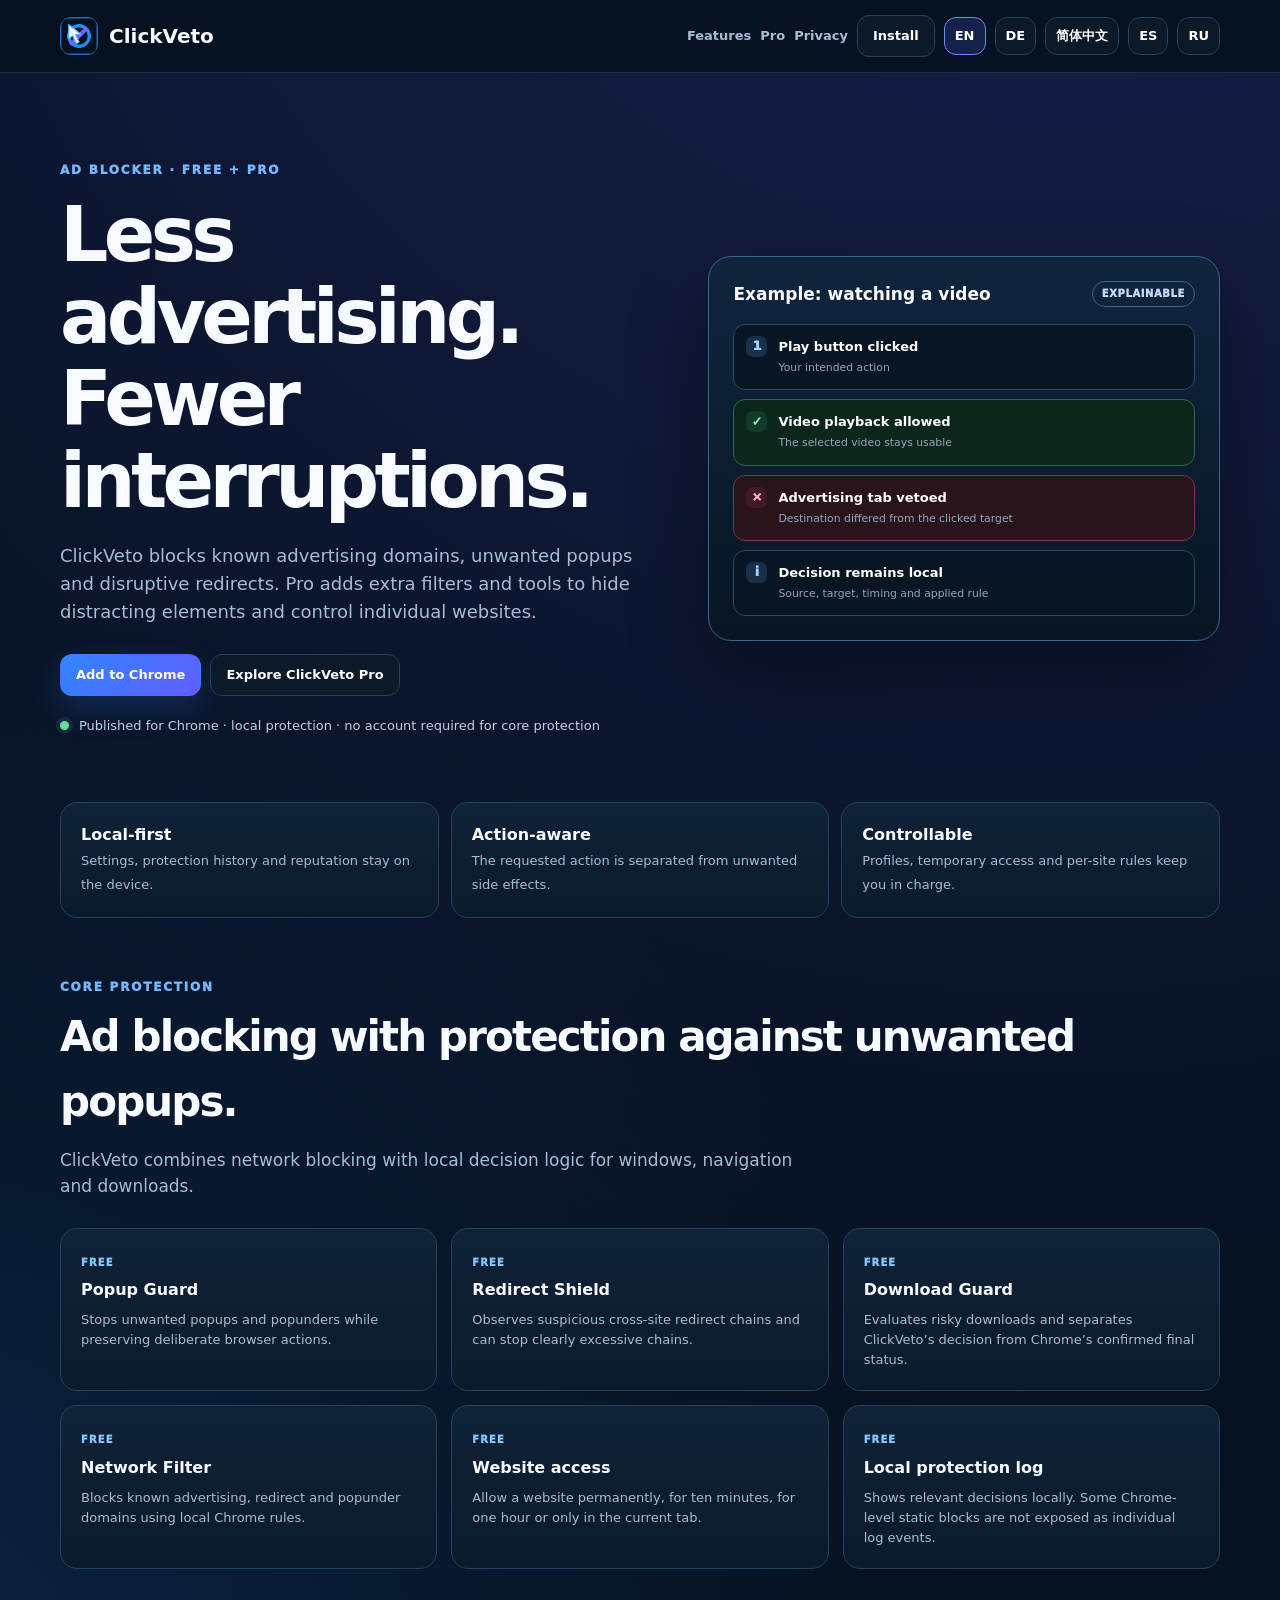
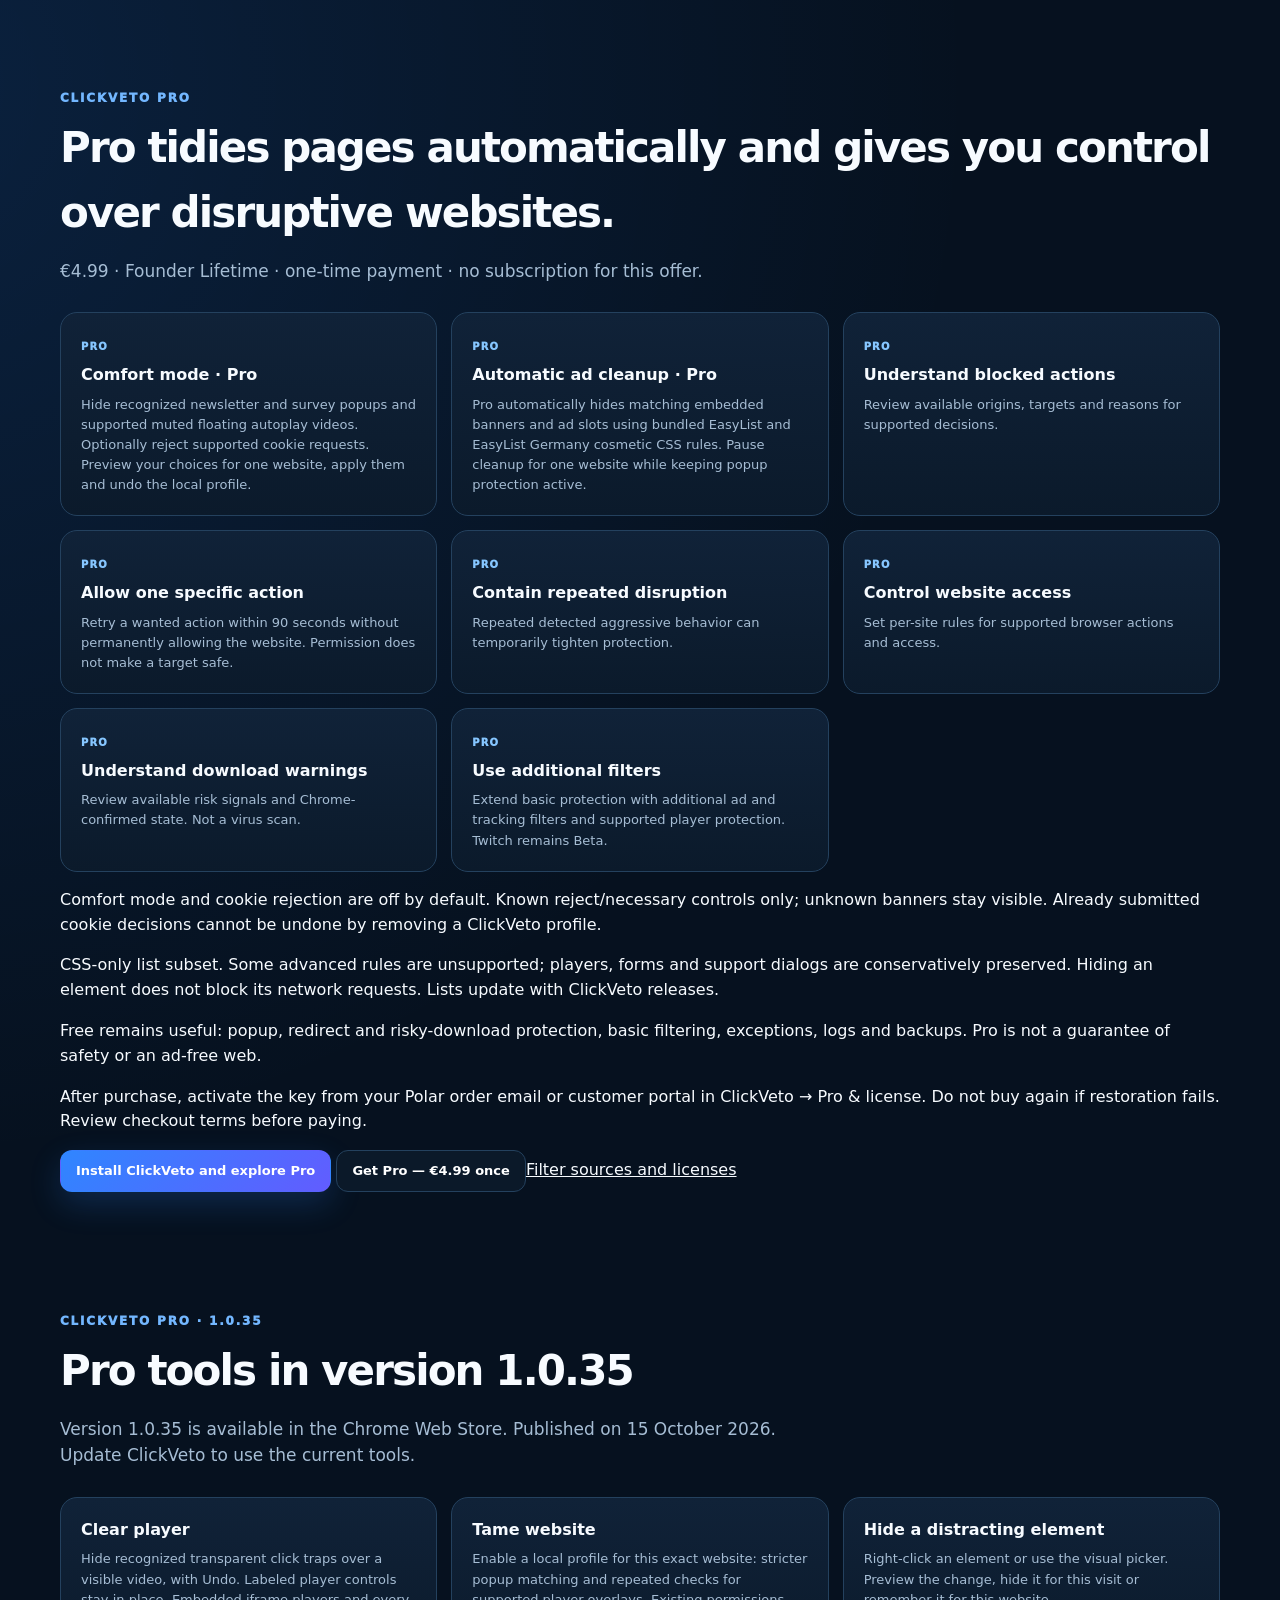
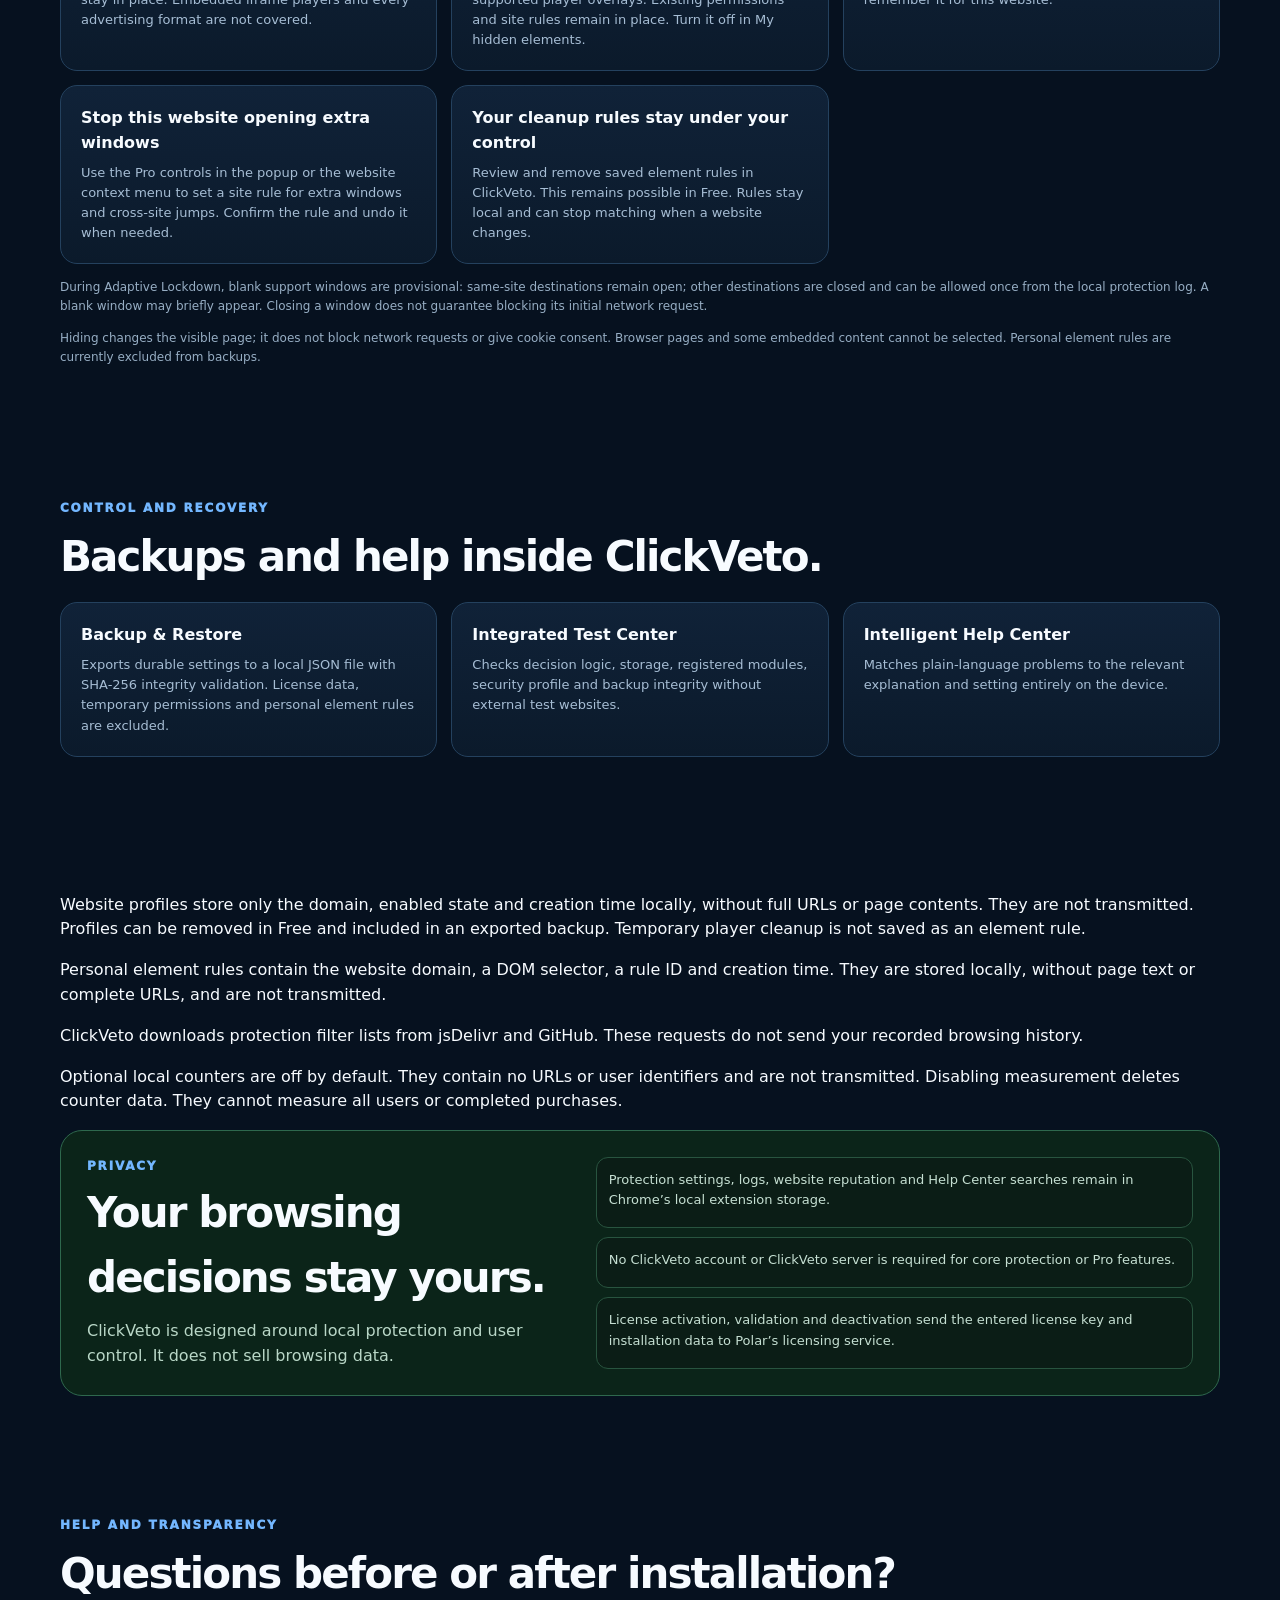
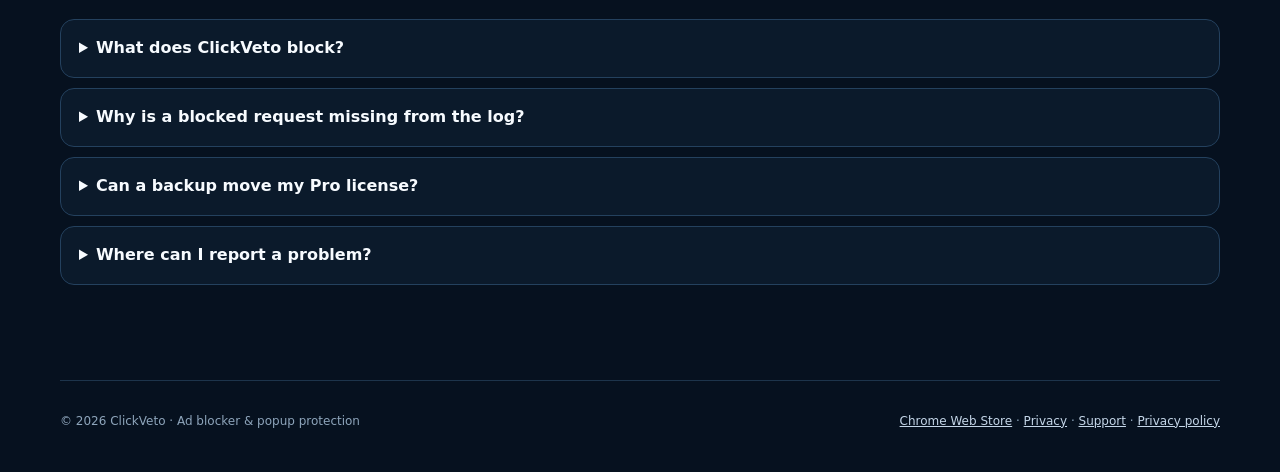
==== commit b1f92606: "Update public ClickVeto 1.0.35 features and privacy disclosures" ====
--- a/index.html
+++ b/index.html
@@ -1,7 +1,7 @@
 <!doctype html>
 <html lang="en"><head>
 <meta charset="utf-8"><meta name="viewport" content="width=device-width,initial-scale=1">
-<meta name="description" content="ClickVeto blocks known advertising and tracking domains, unwanted popups and disruptive redirects. Local controls, Free protection and optional Pro tools."><meta name="theme-color" content="#071422">
+<meta name="description" content="ClickVeto blocks known advertising domains, unwanted popups and disruptive redirects. Local controls, Free protection and optional Pro tools."><meta name="theme-color" content="#071422">
 <meta property="og:title" content="ClickVeto — Ad blocker &amp; popup protection"><meta property="og:description" content="Less advertising. Fewer interruptions. Ad blocking, popup protection and local website controls."><meta property="og:type" content="website">
 <title>ClickVeto — Ad blocker &amp; popup protection</title><link rel="icon" href="icon128.png" sizes="128x128">
 <style>
@@ -11,57 +11,59 @@
 <div class="nav-wrap"><nav class="nav shell" aria-label="Primary navigation"><a class="brand" href="#top"><img src="icon128.png" alt=""><span>ClickVeto</span></a><div class="nav-links"><a href="#features" data-en="Features" data-de="Funktionen"><span data-site-copy="Features">Features</span></a><a href="#pro">Pro</a><a href="#privacy" id="navPrivacy" data-en="Privacy" data-de="Datenschutz"><span data-site-copy="Privacy">Privacy</span></a><a class="btn" href="https://chromewebstore.google.com/detail/clickveto/iajadlmijkdhofafpeefnailnopnamee" target="_blank" rel="noreferrer" data-en="Install" data-de="Installieren"><span data-site-copy="Install">Install</span></a><button class="lang active" id="enBtn" type="button" aria-pressed="true" data-language="en" aria-label="English">EN</button><button class="lang" id="deBtn" type="button" aria-pressed="false" data-language="de" aria-label="Deutsch">DE</button><button class="lang" id="zhBtn" type="button" data-language="zh" aria-pressed="false" aria-label="简体中文">简体中文</button><button class="lang" id="esBtn" type="button" data-language="es" aria-pressed="false" aria-label="Español">ES</button><button class="lang" id="ruBtn" type="button" data-language="ru" aria-pressed="false" aria-label="Русский">RU</button></div></nav></div>
 <div class="shell" id="top">
 <main id="en"><aside class="checkout-return hidden" role="status"><strong>Back from checkout</strong><p>If your payment was completed, activate the license key from your Polar email or customer portal in ClickVeto. This page does not verify payment.</p></aside>
-<section class="hero"><div><div class="eyebrow">Ad blocker · Free + Pro</div><h1>Less advertising. Fewer interruptions.</h1><p>ClickVeto blocks known advertising and tracking domains, unwanted popups and disruptive redirects. Pro adds extra filters and tools to hide distracting elements and control individual websites.</p><div class="actions"><a class="btn primary" href="https://chromewebstore.google.com/detail/clickveto/iajadlmijkdhofafpeefnailnopnamee" target="_blank" rel="noreferrer">Add to Chrome</a><a class="btn" href="#pro">Explore ClickVeto Pro</a></div><div class="trustline"><span class="dot"></span><span>Published for Chrome · local protection · no account required for core protection</span></div></div><aside class="hero-card" aria-label="Example ClickVeto decision"><div class="card-head"><strong>Example: watching a video</strong><span class="pill">EXPLAINABLE</span></div><div class="event click"><strong>Play button clicked</strong><small>Your intended action</small></div><div class="event allow"><strong>Video playback allowed</strong><small>The selected video stays usable</small></div><div class="event block"><strong>Advertising tab vetoed</strong><small>Destination differed from the clicked target</small></div><div class="event info"><strong>Decision remains local</strong><small>Source, target, timing and applied rule</small></div></aside></section>
+<section class="hero"><div><div class="eyebrow">Ad blocker · Free + Pro</div><h1>Less advertising. Fewer interruptions.</h1><p>ClickVeto blocks known advertising domains, unwanted popups and disruptive redirects. Pro adds extra filters and tools to hide distracting elements and control individual websites.</p><div class="actions"><a class="btn primary" href="https://chromewebstore.google.com/detail/clickveto/iajadlmijkdhofafpeefnailnopnamee" target="_blank" rel="noreferrer">Add to Chrome</a><a class="btn" href="#pro">Explore ClickVeto Pro</a></div><div class="trustline"><span class="dot"></span><span>Published for Chrome · local protection · no account required for core protection</span></div></div><aside class="hero-card" aria-label="Example ClickVeto decision"><div class="card-head"><strong>Example: watching a video</strong><span class="pill">EXPLAINABLE</span></div><div class="event click"><strong>Play button clicked</strong><small>Your intended action</small></div><div class="event allow"><strong>Video playback allowed</strong><small>The selected video stays usable</small></div><div class="event block"><strong>Advertising tab vetoed</strong><small>Destination differed from the clicked target</small></div><div class="event info"><strong>Decision remains local</strong><small>Source, target, timing and applied rule</small></div></aside></section>
 <section class="strip"><div class="stat"><strong>Local-first</strong><span>Settings, protection history and reputation stay on the device.</span></div><div class="stat"><strong>Action-aware</strong><span>The requested action is separated from unwanted side effects.</span></div><div class="stat"><strong>Controllable</strong><span>Profiles, temporary access and per-site rules keep you in charge.</span></div></section>
 <section class="section" id="features"><div class="eyebrow">Core protection</div><h2>Ad blocking with protection against unwanted popups.</h2><p class="lead">ClickVeto combines network blocking with local decision logic for windows, navigation and downloads.</p><div class="grid">
-<article class="feature"><span class="tag">Free</span><strong>Popup Guard</strong><p>Stops unwanted popups and popunders while preserving deliberate browser actions.</p></article><article class="feature"><span class="tag">Free</span><strong>Redirect Shield</strong><p>Observes suspicious cross-site redirect chains and can stop clearly excessive chains.</p></article><article class="feature"><span class="tag">Free</span><strong>Download Guard</strong><p>Evaluates risky downloads and separates ClickVeto’s decision from Chrome’s confirmed final status.</p></article><article class="feature"><span class="tag">Free</span><strong>Network Filter</strong><p>Blocks known advertising, tracking, redirect and popunder domains using local Chrome rules.</p></article><article class="feature"><span class="tag">Free</span><strong>Website access</strong><p>Allow a website permanently, for ten minutes, for one hour or only in the current tab.</p></article><article class="feature"><span class="tag">Free</span><strong>Local protection log</strong><p>Shows relevant decisions locally. Some Chrome-level static blocks are not exposed as individual log events.</p></article></div></section>
-<section class="section" id="pro"><div class="eyebrow">ClickVeto Pro</div><h2>Free protects you. Pro helps you understand and control protection.</h2><p class="lead">€4.99 · Founder Lifetime · one-time payment · no subscription for this offer.</p><div class="grid"><article class="feature"><span class="tag">Pro</span><strong>Understand blocked actions</strong><p>Review available origins, targets and reasons for supported decisions.</p></article><article class="feature"><span class="tag">Pro</span><strong>Allow one specific action</strong><p>Retry a wanted action within 90 seconds without permanently allowing the website. Permission does not make a target safe.</p></article><article class="feature"><span class="tag">Pro</span><strong>Contain repeated disruption</strong><p>Repeated detected aggressive behavior can temporarily tighten protection.</p></article><article class="feature"><span class="tag">Pro</span><strong>Control website access</strong><p>Set per-site rules for supported browser actions and access.</p></article><article class="feature"><span class="tag">Pro</span><strong>Understand download warnings</strong><p>Review available risk signals and Chrome-confirmed state. Not a virus scan.</p></article><article class="feature"><span class="tag">Pro</span><strong>Use additional filters</strong><p>Extend basic protection with additional ad and tracking filters and supported player protection. Twitch remains Beta.</p></article></div><p>Free remains useful: popup, redirect and risky-download protection, basic filtering, exceptions, logs and backups. Pro is not a guarantee of safety or an ad-free web.</p><p>After purchase, activate the key from your Polar order email or customer portal in ClickVeto → Pro &amp; license. Do not buy again if restoration fails. Review checkout terms before paying.</p><a class="btn primary" href="https://chromewebstore.google.com/detail/clickveto/iajadlmijkdhofafpeefnailnopnamee" target="_blank" rel="noreferrer">Install ClickVeto and explore Pro</a> <a class="btn" href="https://buy.polar.sh/polar_cl_rQXmMxUcKgCrd6oTK952iHx83fKup8tin0EIN38O3bh" target="_blank" rel="noreferrer">Get Pro — €4.99 once</a></section>
-<section class="section new-pro-tools" id="tools-en"><div class="eyebrow">ClickVeto Pro · 1.0.23</div><h2>New Pro tools from version 1.0.23</h2><p class="lead release-status">Version 1.0.23 is prepared for submission. These tools become available in the Store after Google approves the update.</p><div class="tools"><article class="tool"><b>Hide a distracting element</b><p>Right-click an element or use the visual picker. Preview the change, hide it for this visit or remember it for this website.</p></article><article class="tool"><b>Stop this website opening extra windows</b><p>Use the Pro controls in the popup or the website context menu to set a site rule for extra windows and cross-site jumps. Confirm the rule and undo it when needed.</p></article><article class="tool"><b>Your cleanup rules stay under your control</b><p>Review and remove saved element rules in ClickVeto. This remains possible in Free. Rules stay local and can stop matching when a website changes.</p></article></div><p class="note">Hiding changes the visible page; it does not block network requests or give cookie consent. Browser pages and some embedded content cannot be selected. Personal element rules are currently excluded from backups.</p></section>
+<article class="feature"><span class="tag">Free</span><strong>Popup Guard</strong><p>Stops unwanted popups and popunders while preserving deliberate browser actions.</p></article><article class="feature"><span class="tag">Free</span><strong>Redirect Shield</strong><p>Observes suspicious cross-site redirect chains and can stop clearly excessive chains.</p></article><article class="feature"><span class="tag">Free</span><strong>Download Guard</strong><p>Evaluates risky downloads and separates ClickVeto’s decision from Chrome’s confirmed final status.</p></article><article class="feature"><span class="tag">Free</span><strong>Network Filter</strong><p>Blocks known advertising, redirect and popunder domains using local Chrome rules.</p></article><article class="feature"><span class="tag">Free</span><strong>Website access</strong><p>Allow a website permanently, for ten minutes, for one hour or only in the current tab.</p></article><article class="feature"><span class="tag">Free</span><strong>Local protection log</strong><p>Shows relevant decisions locally. Some Chrome-level static blocks are not exposed as individual log events.</p></article></div></section>
+<section class="section" id="pro"><div class="eyebrow">ClickVeto Pro</div><h2>Pro tidies pages automatically and gives you control over disruptive websites.</h2><p class="lead">€4.99 · Founder Lifetime · one-time payment · no subscription for this offer.</p><div class="grid"><article class="feature comfort-mode-feature"><span class="tag">Pro</span><strong>Comfort mode · Pro</strong><p>Hide recognized newsletter and survey popups and supported muted floating autoplay videos. Optionally reject supported cookie requests. Preview your choices for one website, apply them and undo the local profile.</p></article><article class="feature cosmetic-feature"><span class="tag">Pro</span><strong>Automatic ad cleanup · Pro</strong><p>Pro automatically hides matching embedded banners and ad slots using bundled EasyList and EasyList Germany cosmetic CSS rules. Pause cleanup for one website while keeping popup protection active.</p></article><article class="feature"><span class="tag">Pro</span><strong>Understand blocked actions</strong><p>Review available origins, targets and reasons for supported decisions.</p></article><article class="feature"><span class="tag">Pro</span><strong>Allow one specific action</strong><p>Retry a wanted action within 90 seconds without permanently allowing the website. Permission does not make a target safe.</p></article><article class="feature"><span class="tag">Pro</span><strong>Contain repeated disruption</strong><p>Repeated detected aggressive behavior can temporarily tighten protection.</p></article><article class="feature"><span class="tag">Pro</span><strong>Control website access</strong><p>Set per-site rules for supported browser actions and access.</p></article><article class="feature"><span class="tag">Pro</span><strong>Understand download warnings</strong><p>Review available risk signals and Chrome-confirmed state. Not a virus scan.</p></article><article class="feature"><span class="tag">Pro</span><strong>Use additional filters</strong><p>Extend basic protection with additional ad and tracking filters and supported player protection. Twitch remains Beta.</p></article></div><p class="comfort-mode-note muted">Comfort mode and cookie rejection are off by default. Known reject/necessary controls only; unknown banners stay visible. Already submitted cookie decisions cannot be undone by removing a ClickVeto profile.</p><p class="muted">CSS-only list subset. Some advanced rules are unsupported; players, forms and support dialogs are conservatively preserved. Hiding an element does not block its network requests. Lists update with ClickVeto releases.</p><p>Free remains useful: popup, redirect and risky-download protection, basic filtering, exceptions, logs and backups. Pro is not a guarantee of safety or an ad-free web.</p><p>After purchase, activate the key from your Polar order email or customer portal in ClickVeto → Pro &amp; license. Do not buy again if restoration fails. Review checkout terms before paying.</p><a class="btn primary" href="https://chromewebstore.google.com/detail/clickveto/iajadlmijkdhofafpeefnailnopnamee" target="_blank" rel="noreferrer">Install ClickVeto and explore Pro</a> <a class="btn" href="https://buy.polar.sh/polar_cl_rQXmMxUcKgCrd6oTK952iHx83fKup8tin0EIN38O3bh" target="_blank" rel="noreferrer">Get Pro — €4.99 once</a><a href="filter-licenses.html">Filter sources and licenses</a></section>
+<section class="section new-pro-tools" id="tools-en"><div class="eyebrow">ClickVeto Pro · 1.0.35</div><h2>Pro tools in version 1.0.35</h2><p class="lead release-status">Version 1.0.35 is available in the Chrome Web Store. Published on 15 October 2026. Update ClickVeto to use the current tools.</p><div class="tools"><article class="tool"><b>Clear player</b><p>Hide recognized transparent click traps over a visible video, with Undo. Labeled player controls stay in place. Embedded iframe players and every advertising format are not covered.</p></article><article class="tool"><b>Tame website</b><p>Enable a local profile for this exact website: stricter popup matching and repeated checks for supported player overlays. Existing permissions and site rules remain in place. Turn it off in My hidden elements.</p></article><article class="tool"><b>Hide a distracting element</b><p>Right-click an element or use the visual picker. Preview the change, hide it for this visit or remember it for this website.</p></article><article class="tool"><b>Stop this website opening extra windows</b><p>Use the Pro controls in the popup or the website context menu to set a site rule for extra windows and cross-site jumps. Confirm the rule and undo it when needed.</p></article><article class="tool"><b>Your cleanup rules stay under your control</b><p>Review and remove saved element rules in ClickVeto. This remains possible in Free. Rules stay local and can stop matching when a website changes.</p></article></div><p class="note bootstrap-policy">During Adaptive Lockdown, blank support windows are provisional: same-site destinations remain open; other destinations are closed and can be allowed once from the local protection log. A blank window may briefly appear. Closing a window does not guarantee blocking its initial network request.</p><p class="note">Hiding changes the visible page; it does not block network requests or give cookie consent. Browser pages and some embedded content cannot be selected. Personal element rules are currently excluded from backups.</p></section>
 <section class="section"><div class="eyebrow">Control and recovery</div><h2>Backups and help inside ClickVeto.</h2><div class="tools"><article class="tool"><b>Backup &amp; Restore</b><p>Exports durable settings to a local JSON file with SHA-256 integrity validation. License data, temporary permissions and personal element rules are excluded.</p></article><article class="tool"><b>Integrated Test Center</b><p>Checks decision logic, storage, registered modules, security profile and backup integrity without external test websites.</p></article><article class="tool"><b>Intelligent Help Center</b><p>Matches plain-language problems to the relevant explanation and setting entirely on the device.</p></article></div></section>
-<section class="section" id="privacy"><p class="element-rule-privacy">Personal element rules contain the website domain, a DOM selector, a rule ID and creation time. They are stored locally, without page text or complete URLs, and are not transmitted.</p><p>ClickVeto downloads protection filter lists from jsDelivr and GitHub. These requests do not send your recorded browsing history.</p><p>Optional local counters are off by default. They contain no URLs or user identifiers and are not transmitted. Disabling measurement deletes counter data. They cannot measure all users or completed purchases.</p><div class="privacy"><div><div class="eyebrow">Privacy</div><h2>Your browsing decisions stay yours.</h2><p>ClickVeto is designed around local protection and user control. It does not sell browsing data.</p></div><div class="privacy-list"><div>Protection settings, logs, website reputation and Help Center searches remain in Chrome’s local extension storage.</div><div>No ClickVeto account or ClickVeto server is required for core protection or Pro features.</div><div>Only license activation and validation send the entered license key and installation data to Polar’s licensing service.</div></div></div></section>
-<section class="section" id="support"><div class="eyebrow">Help and transparency</div><h2>Questions before or after installation?</h2><div class="faq"><details><summary>What does ClickVeto block?</summary><p>ClickVeto filters known advertising and tracking domains and blocks supported unwanted popups, redirects and advertising overlays. Pro adds extra filters and personal element rules. Results depend on the website and the selected settings.</p></details><details><summary>Why is a blocked request missing from the log?</summary><p>Chrome does not expose every production static-rule or content-setting decision as an individual event. The log records decisions ClickVeto can reliably observe.</p></details><details><summary>Can a backup move my Pro license?</summary><p>No. License data is deliberately excluded. A new installation or extension ID must be activated separately with the license key.</p></details><details><summary>Where can I report a problem?</summary><p>Use <a href="https://github.com/GainLog/clickveto-site/issues" target="_blank" rel="noreferrer">ClickVeto Support on GitHub</a>. Never post license keys or private data.</p></details></div></section>
+<section class="section" id="privacy"><p class="website-profile-privacy">Website profiles store only the domain, enabled state and creation time locally, without full URLs or page contents. They are not transmitted. Profiles can be removed in Free and included in an exported backup. Temporary player cleanup is not saved as an element rule.</p><p class="element-rule-privacy">Personal element rules contain the website domain, a DOM selector, a rule ID and creation time. They are stored locally, without page text or complete URLs, and are not transmitted.</p><p>ClickVeto downloads protection filter lists from jsDelivr and GitHub. These requests do not send your recorded browsing history.</p><p>Optional local counters are off by default. They contain no URLs or user identifiers and are not transmitted. Disabling measurement deletes counter data. They cannot measure all users or completed purchases.</p><div class="privacy"><div><div class="eyebrow">Privacy</div><h2>Your browsing decisions stay yours.</h2><p>ClickVeto is designed around local protection and user control. It does not sell browsing data.</p></div><div class="privacy-list"><div>Protection settings, logs, website reputation and Help Center searches remain in Chrome’s local extension storage.</div><div>No ClickVeto account or ClickVeto server is required for core protection or Pro features.</div><div>License activation, validation and deactivation send the entered license key and installation data to Polar’s licensing service.</div></div></div></section>
+<section class="section" id="support"><div class="eyebrow">Help and transparency</div><h2>Questions before or after installation?</h2><div class="faq"><details><summary>What does ClickVeto block?</summary><p>ClickVeto filters known advertising domains and blocks supported unwanted popups, redirects and advertising overlays. Pro adds extra filters and personal element rules. Results depend on the website and the selected settings.</p></details><details><summary>Why is a blocked request missing from the log?</summary><p>Chrome does not expose every production static-rule or content-setting decision as an individual event. The log records decisions ClickVeto can reliably observe.</p></details><details><summary>Can a backup move my Pro license?</summary><p>No. License data is deliberately excluded. A new installation or extension ID must be activated separately with the license key.</p></details><details><summary>Where can I report a problem?</summary><p>Use <a href="https://github.com/GainLog/clickveto-site/issues" target="_blank" rel="noreferrer">ClickVeto Support on GitHub</a>. Never post license keys or private data.</p></details></div></section>
 </main>
 <main id="zh" class="hidden"><aside class="checkout-return hidden" role="status"><strong>从结账页面返回</strong><p>如果已完成付款，请在 ClickVeto 中激活 Polar 邮件或客户门户中的许可证密钥。本页面不验证付款。</p></aside>
-<section class="hero"><div><div class="eyebrow">广告拦截 · Free + Pro</div><h1>更少广告，更少干扰。</h1><p>ClickVeto 拦截已知广告和跟踪域名、不需要的弹窗和干扰性跳转。Pro 提供额外过滤器，以及隐藏干扰元素和管理单个网站的工具。</p><div class="actions"><a class="btn primary" href="https://chromewebstore.google.com/detail/clickveto/iajadlmijkdhofafpeefnailnopnamee" target="_blank" rel="noreferrer">添加至 Chrome</a><a class="btn" href="#pro-zh">了解 ClickVeto Pro</a></div><div class="trustline"><span class="dot"></span><span>已上架 Chrome · 本地保护 · 基础保护无需账户</span></div></div><aside class="hero-card" aria-label="ClickVeto 决策示例"><div class="card-head"><strong>示例：观看视频</strong><span class="pill">可解释</span></div><div class="event click"><strong>点击播放按钮</strong><small>你希望进行的操作</small></div><div class="event allow"><strong>允许播放视频</strong><small>所选视频仍可播放</small></div><div class="event block"><strong>广告标签页已拦截</strong><small>目的地与点击目标不符</small></div><div class="event info"><strong>决策保留在本地</strong><small>来源、目标、时间及应用的规则</small></div></aside></section>
+<section class="hero"><div><div class="eyebrow">广告拦截 · Free + Pro</div><h1>更少广告，更少干扰。</h1><p>ClickVeto 拦截已知广告域名、不需要的弹窗和干扰性跳转。Pro 提供额外过滤器，以及隐藏干扰元素和管理单个网站的工具。</p><div class="actions"><a class="btn primary" href="https://chromewebstore.google.com/detail/clickveto/iajadlmijkdhofafpeefnailnopnamee" target="_blank" rel="noreferrer">添加至 Chrome</a><a class="btn" href="#pro-zh">了解 ClickVeto Pro</a></div><div class="trustline"><span class="dot"></span><span>已上架 Chrome · 本地保护 · 基础保护无需账户</span></div></div><aside class="hero-card" aria-label="ClickVeto 决策示例"><div class="card-head"><strong>示例：观看视频</strong><span class="pill">可解释</span></div><div class="event click"><strong>点击播放按钮</strong><small>你希望进行的操作</small></div><div class="event allow"><strong>允许播放视频</strong><small>所选视频仍可播放</small></div><div class="event block"><strong>广告标签页已拦截</strong><small>目的地与点击目标不符</small></div><div class="event info"><strong>决策保留在本地</strong><small>来源、目标、时间及应用的规则</small></div></aside></section>
 <section class="strip"><div class="stat"><strong>本地优先</strong><span>设置、保护记录及信誉数据保留在设备上。</span></div><div class="stat"><strong>理解操作意图</strong><span>区分所需操作与不需要的附带行为。</span></div><div class="stat"><strong>由您控制</strong><span>通过保护模式、临时许可和网站规则掌握控制权。</span></div></section>
 <section class="section" id="features-zh"><div class="eyebrow">基础保护</div><h2>广告拦截与弹窗防护。</h2><p class="lead">ClickVeto 将网络拦截与针对窗口、导航和下载的本地决策逻辑结合起来。</p><div class="grid">
-<article class="feature"><span class="tag">Free</span><strong>弹窗保护</strong><p>阻止不需要的弹窗和后台弹窗，同时保留有意进行的浏览器操作。</p></article><article class="feature"><span class="tag">Free</span><strong>重定向保护</strong><p>观察可疑跨站重定向链，并可阻止明显过长的重定向链。</p></article><article class="feature"><span class="tag">Free</span><strong>下载保护</strong><p>评估高风险下载，并区分 ClickVeto 的决策与 Chrome 确认的最终状态。</p></article><article class="feature"><span class="tag">Free</span><strong>网络过滤器</strong><p>使用本地 Chrome 规则拦截已知广告、跟踪、重定向及后台弹窗域名。</p></article><article class="feature"><span class="tag">Free</span><strong>网站许可</strong><p>永久允许网站，或允许十分钟、一小时、仅在当前标签页允许。</p></article><article class="feature"><span class="tag">Free</span><strong>本地保护日志</strong><p>在本地展示相关决策。某些 Chrome 层面的静态拦截不会提供单独的日志事件。</p></article></div></section>
-<section class="section" id="pro-zh"><div class="eyebrow">ClickVeto Pro</div><h2>Free 提供保护，Pro 帮助您理解并控制保护。</h2><p class="lead">€4.99 · Founder Lifetime · 一次性付款 · 此优惠无订阅</p><div class="grid"><article class="feature"><span class="tag">Pro</span><strong>理解被拦截的操作</strong><p>查看受支持决策的可用来源、目标和原因。</p></article><article class="feature"><span class="tag">Pro</span><strong>允许一次特定操作</strong><p>在 90 秒内重试所需操作，无需永久允许网站。许可并不代表目标安全。</p></article><article class="feature"><span class="tag">Pro</span><strong>遏制重复干扰</strong><p>重复检测到侵扰行为时，可暂时加强保护。</p></article><article class="feature"><span class="tag">Pro</span><strong>控制网站权限</strong><p>为受支持的浏览器操作和权限设置网站单独规则。</p></article><article class="feature"><span class="tag">Pro</span><strong>理解下载警告</strong><p>查看可用风险信号和 Chrome 确认的状态。这不是病毒扫描。</p></article><article class="feature"><span class="tag">Pro</span><strong>使用额外过滤器</strong><p>添加广告和跟踪过滤器及受支持的播放器保护，扩展基础保护。Twitch 功能仍为测试版。</p></article></div><p>Free 仍提供实用功能：弹窗、重定向和高风险下载保护，基础过滤、例外、日志及备份。Pro 不保证安全或整个网络无广告。</p><p>购买后，在 ClickVeto → Pro 和许可证中激活 Polar 订单邮件或客户门户提供的密钥。恢复失败时请勿再次购买。付款前请查看结账条款。</p><a class="btn primary" href="https://chromewebstore.google.com/detail/clickveto/iajadlmijkdhofafpeefnailnopnamee" target="_blank" rel="noreferrer">安装 ClickVeto 并了解 Pro</a> <a class="btn" href="https://buy.polar.sh/polar_cl_rQXmMxUcKgCrd6oTK952iHx83fKup8tin0EIN38O3bh" target="_blank" rel="noreferrer">购买 Pro — 一次性 4.99 欧元</a></section>
-<section class="section new-pro-tools" id="tools-en-zh"><div class="eyebrow">ClickVeto Pro · 1.0.23</div><h2>1.0.23 版新增 Pro 工具</h2><p class="lead release-status">1.0.23 版已准备提交。Google 批准更新后，这些工具才会在商店版本中提供。</p><div class="tools"><article class="tool"><b>隐藏干扰元素</b><p>右键点击元素或使用可视化选择器。先预览，再仅本次隐藏，或为此网站保存规则。</p></article><article class="tool"><b>阻止此网站打开额外窗口</b><p>在弹出面板或网站右键菜单中设置 Pro 规则，控制额外窗口和跨站跳转。确认更改，需要时可撤销。</p></article><article class="tool"><b>自行管理隐藏规则</b><p>在 ClickVeto 中查看和删除保存的元素规则，Free 也可删除。规则仅保存在本地；网站变化后可能不再匹配。</p></article></div><p class="note">隐藏仅改变页面显示，不阻止网络请求，也不代表同意 Cookie。浏览器内部页面和部分嵌入内容无法选择。个人元素规则目前不包含在备份中。</p></section>
+<article class="feature"><span class="tag">Free</span><strong>弹窗保护</strong><p>阻止不需要的弹窗和后台弹窗，同时保留有意进行的浏览器操作。</p></article><article class="feature"><span class="tag">Free</span><strong>重定向保护</strong><p>观察可疑跨站重定向链，并可阻止明显过长的重定向链。</p></article><article class="feature"><span class="tag">Free</span><strong>下载保护</strong><p>评估高风险下载，并区分 ClickVeto 的决策与 Chrome 确认的最终状态。</p></article><article class="feature"><span class="tag">Free</span><strong>网络过滤器</strong><p>使用本地 Chrome 规则拦截已知广告、重定向及后台弹窗域名。</p></article><article class="feature"><span class="tag">Free</span><strong>网站许可</strong><p>永久允许网站，或允许十分钟、一小时、仅在当前标签页允许。</p></article><article class="feature"><span class="tag">Free</span><strong>本地保护日志</strong><p>在本地展示相关决策。某些 Chrome 层面的静态拦截不会提供单独的日志事件。</p></article></div></section>
+<section class="section" id="pro-zh"><div class="eyebrow">ClickVeto Pro</div><h2>Pro 自动隐藏广告位，让你控制干扰性网站。</h2><p class="lead">€4.99 · Founder Lifetime · 一次性付款 · 此优惠无订阅</p><div class="grid"><article class="feature comfort-mode-feature"><span class="tag">Pro</span><strong>舒适模式 · Pro</strong><p>隐藏识别到的订阅和调查弹窗以及受支持的静音悬浮自动播放视频。可选择拒绝受支持的 Cookie 请求。先预览网站选项，再应用或撤销本地配置。</p></article><article class="feature cosmetic-feature"><span class="tag">Pro</span><strong>自动隐藏广告 · Pro</strong><p>Pro 使用内置 EasyList 和 EasyList Germany CSS 外观规则自动隐藏匹配的横幅和广告位。可在单个网站暂停隐藏，同时保留弹窗保护。</p></article><article class="feature"><span class="tag">Pro</span><strong>理解被拦截的操作</strong><p>查看受支持决策的可用来源、目标和原因。</p></article><article class="feature"><span class="tag">Pro</span><strong>允许一次特定操作</strong><p>在 90 秒内重试所需操作，无需永久允许网站。许可并不代表目标安全。</p></article><article class="feature"><span class="tag">Pro</span><strong>遏制重复干扰</strong><p>重复检测到侵扰行为时，可暂时加强保护。</p></article><article class="feature"><span class="tag">Pro</span><strong>控制网站权限</strong><p>为受支持的浏览器操作和权限设置网站单独规则。</p></article><article class="feature"><span class="tag">Pro</span><strong>理解下载警告</strong><p>查看可用风险信号和 Chrome 确认的状态。这不是病毒扫描。</p></article><article class="feature"><span class="tag">Pro</span><strong>使用额外过滤器</strong><p>添加广告和跟踪过滤器及受支持的播放器保护，扩展基础保护。Twitch 功能仍为测试版。</p></article></div><p class="comfort-mode-note muted">舒适模式和 Cookie 拒绝默认关闭。仅处理已知的拒绝或仅必要按钮；未知横幅保持可见。删除 ClickVeto 配置不能撤销已提交的 Cookie 决定。</p><p class="muted">仅支持列表的 CSS 子集。部分高级规则不受支持；为兼容性保留播放器、表单和支持对话框。隐藏元素不会阻止网络请求。列表随 ClickVeto 版本更新。</p><p>Free 仍提供实用功能：弹窗、重定向和高风险下载保护，基础过滤、例外、日志及备份。Pro 不保证安全或整个网络无广告。</p><p>购买后，在 ClickVeto → Pro 和许可证中激活 Polar 订单邮件或客户门户提供的密钥。恢复失败时请勿再次购买。付款前请查看结账条款。</p><a class="btn primary" href="https://chromewebstore.google.com/detail/clickveto/iajadlmijkdhofafpeefnailnopnamee" target="_blank" rel="noreferrer">安装 ClickVeto 并了解 Pro</a> <a class="btn" href="https://buy.polar.sh/polar_cl_rQXmMxUcKgCrd6oTK952iHx83fKup8tin0EIN38O3bh" target="_blank" rel="noreferrer">购买 Pro — 一次性 4.99 欧元</a><a href="filter-licenses.html">过滤器来源与许可证</a></section>
+<section class="section new-pro-tools" id="tools-en-zh"><div class="eyebrow">ClickVeto Pro · 1.0.35</div><h2>1.0.35 版 Pro 工具</h2><p class="lead release-status">1.0.35 版已于 2026 年 10 月 15 日在 Chrome 网上应用店发布。请更新 ClickVeto 以使用当前工具。</p><div class="tools"><article class="tool"><b>清理播放器</b><p>隐藏可见视频上识别出的透明点击陷阱，并支持撤销。带有标签的播放器控件保持不变。不覆盖嵌入式 iframe 播放器或所有广告形式。</p></article><article class="tool"><b>管理网站干扰</b><p>为此网站的确切域名启用本地配置：更严格地检查弹窗，并重复检查支持的播放器遮罩。现有权限和网站规则保持不变。可在“我的隐藏元素”中关闭。</p></article><article class="tool"><b>隐藏干扰元素</b><p>右键点击元素或使用可视化选择器。先预览，再仅本次隐藏，或为此网站保存规则。</p></article><article class="tool"><b>阻止此网站打开额外窗口</b><p>在弹出面板或网站右键菜单中设置 Pro 规则，控制额外窗口和跨站跳转。确认更改，需要时可撤销。</p></article><article class="tool"><b>自行管理隐藏规则</b><p>在 ClickVeto 中查看和删除保存的元素规则，Free 也可删除。规则仅保存在本地；网站变化后可能不再匹配。</p></article></div><p class="note bootstrap-policy">在自适应锁定期间，空白客服窗口只是临时开放：同一网站的目标保持打开，其他目标会关闭，可在本地防护日志中允许一次。空白窗口可能短暂出现。关闭窗口不保证阻止最初的网络请求。</p><p class="note">隐藏仅改变页面显示，不阻止网络请求，也不代表同意 Cookie。浏览器内部页面和部分嵌入内容无法选择。个人元素规则目前不包含在备份中。</p></section>
 <section class="section"><div class="eyebrow">控制与恢复</div><h2>ClickVeto 内置备份和帮助。</h2><div class="tools"><article class="tool"><b>备份与恢复</b><p>将长期设置导出为本地 JSON 文件并使用 SHA-256 校验。许可证、临时权限和个人元素规则不包含在内。</p></article><article class="tool"><b>内置测试中心</b><p>无需外部测试网站，检查决策逻辑、存储、已注册模块、安全模式及备份完整性。</p></article><article class="tool"><b>智能帮助中心</b><p>完全在设备上，将日常语言描述的问题对应到相关说明和设置。</p></article></div></section>
-<section class="section" id="privacy-zh"><p class="element-rule-privacy">个人元素规则包含网站域名、DOM 选择器、规则 ID 和创建时间。仅保存在本地，不含页面文字或完整 URL，也不传输。</p><p>ClickVeto 从 jsDelivr 和 GitHub 下载防护过滤列表。这些请求不会发送已记录的浏览历史。</p><p>可选本地计数默认关闭，不含网址或用户标识，也不发送数据。关闭计数会删除计数数据。计数无法衡量所有用户或已完成的购买。</p><div class="privacy"><div><div class="eyebrow">隐私</div><h2>您的浏览决策由您掌握。</h2><p>ClickVeto 以本地保护和用户控制为设计原则，不出售浏览数据。</p></div><div class="privacy-list"><div>保护设置、日志、网站信誉和帮助中心搜索保留在 Chrome 本地扩展存储中。</div><div>基础保护及 Pro 功能无需 ClickVeto 账户或 ClickVeto 服务器。</div><div>仅许可证激活和验证会将输入的许可证密钥及安装数据发送至 Polar 许可证服务。</div></div></div></section>
-<section class="section" id="support-zh"><div class="eyebrow">帮助与透明度</div><h2>安装前后有疑问？</h2><div class="faq"><details><summary>ClickVeto 会拦截什么？</summary><p>ClickVeto 过滤已知广告和跟踪域名，并拦截受支持的不需要的弹窗、跳转和广告遮罩。Pro 添加额外过滤器和个人元素规则。效果取决于网站和所选设置。</p></details><details><summary>为什么日志中没有某个被拦截的请求？</summary><p>Chrome 不会将正式版本的每项静态规则或内容设置决策作为独立事件提供。日志记录 ClickVeto 能可靠观察到的决策。</p></details><details><summary>备份能转移 Pro 许可证吗？</summary><p>不能。许可证数据被有意排除。新的安装或扩展 ID 必须使用许可证密钥单独激活。</p></details><details><summary>在哪里反馈问题？</summary><p>请使用 <a href="https://github.com/GainLog/clickveto-site/issues" target="_blank" rel="noreferrer">GitHub 上的 ClickVeto 支持</a>。请勿公开许可证密钥或私人数据。</p></details></div></section>
+<section class="section" id="privacy-zh"><p class="website-profile-privacy">网站配置仅在本地保存域名、启用状态和创建时间，不含完整 URL 或页面内容，也不会传输。Free 用户也可删除配置；导出的备份可包含这些配置。临时播放器清理不会保存为元素规则。</p><p class="element-rule-privacy">个人元素规则包含网站域名、DOM 选择器、规则 ID 和创建时间。仅保存在本地，不含页面文字或完整 URL，也不传输。</p><p>ClickVeto 从 jsDelivr 和 GitHub 下载防护过滤列表。这些请求不会发送已记录的浏览历史。</p><p>可选本地计数默认关闭，不含网址或用户标识，也不发送数据。关闭计数会删除计数数据。计数无法衡量所有用户或已完成的购买。</p><div class="privacy"><div><div class="eyebrow">隐私</div><h2>您的浏览决策由您掌握。</h2><p>ClickVeto 以本地保护和用户控制为设计原则，不出售浏览数据。</p></div><div class="privacy-list"><div>保护设置、日志、网站信誉和帮助中心搜索保留在 Chrome 本地扩展存储中。</div><div>基础保护及 Pro 功能无需 ClickVeto 账户或 ClickVeto 服务器。</div><div>许可证激活、验证和停用会将输入的许可证密钥及安装数据发送至 Polar 许可服务。</div></div></div></section>
+<section class="section" id="support-zh"><div class="eyebrow">帮助与透明度</div><h2>安装前后有疑问？</h2><div class="faq"><details><summary>ClickVeto 会拦截什么？</summary><p>ClickVeto 过滤已知广告域名，并拦截受支持的不需要的弹窗、跳转和广告遮罩。Pro 添加额外过滤器和个人元素规则。效果取决于网站和所选设置。</p></details><details><summary>为什么日志中没有某个被拦截的请求？</summary><p>Chrome 不会将正式版本的每项静态规则或内容设置决策作为独立事件提供。日志记录 ClickVeto 能可靠观察到的决策。</p></details><details><summary>备份能转移 Pro 许可证吗？</summary><p>不能。许可证数据被有意排除。新的安装或扩展 ID 必须使用许可证密钥单独激活。</p></details><details><summary>在哪里反馈问题？</summary><p>请使用 <a href="https://github.com/GainLog/clickveto-site/issues" target="_blank" rel="noreferrer">GitHub 上的 ClickVeto 支持</a>。请勿公开许可证密钥或私人数据。</p></details></div></section>
 </main><main id="es" class="hidden"><aside class="checkout-return hidden" role="status"><strong>De vuelta del pago</strong><p>Si completaste el pago, activa en ClickVeto la clave del correo de Polar o del portal del cliente. Esta página no verifica el pago.</p></aside>
-<section class="hero"><div><div class="eyebrow">Bloqueador de anuncios · Free + Pro</div><h1>Menos anuncios. Menos interrupciones.</h1><p>ClickVeto bloquea dominios conocidos de anuncios y rastreo, ventanas emergentes no deseadas y redirecciones molestas. Pro añade filtros y herramientas para ocultar elementos molestos y controlar cada sitio.</p><div class="actions"><a class="btn primary" href="https://chromewebstore.google.com/detail/clickveto/iajadlmijkdhofafpeefnailnopnamee" target="_blank" rel="noreferrer">Añadir a Chrome</a><a class="btn" href="#pro-es">Descubrir ClickVeto Pro</a></div><div class="trustline"><span class="dot"></span><span>Publicado para Chrome · protección local · sin cuenta para la protección básica</span></div></div><aside class="hero-card" aria-label="Ejemplo de decisión de ClickVeto"><div class="card-head"><strong>Ejemplo: ver un vídeo</strong><span class="pill">EXPLICABLE</span></div><div class="event click"><strong>Clic en reproducir</strong><small>La acción que querías</small></div><div class="event allow"><strong>Reproducción permitida</strong><small>El vídeo elegido sigue disponible</small></div><div class="event block"><strong>Pestaña publicitaria bloqueada</strong><small>El destino no coincidía con el objetivo pulsado</small></div><div class="event info"><strong>La decisión permanece local</strong><small>Origen, destino, momento y regla aplicada</small></div></aside></section>
+<section class="hero"><div><div class="eyebrow">Bloqueador de anuncios · Free + Pro</div><h1>Menos anuncios. Menos interrupciones.</h1><p>ClickVeto bloquea dominios conocidos de anuncios, ventanas emergentes no deseadas y redirecciones molestas. Pro añade filtros y herramientas para ocultar elementos molestos y controlar cada sitio.</p><div class="actions"><a class="btn primary" href="https://chromewebstore.google.com/detail/clickveto/iajadlmijkdhofafpeefnailnopnamee" target="_blank" rel="noreferrer">Añadir a Chrome</a><a class="btn" href="#pro-es">Descubrir ClickVeto Pro</a></div><div class="trustline"><span class="dot"></span><span>Publicado para Chrome · protección local · sin cuenta para la protección básica</span></div></div><aside class="hero-card" aria-label="Ejemplo de decisión de ClickVeto"><div class="card-head"><strong>Ejemplo: ver un vídeo</strong><span class="pill">EXPLICABLE</span></div><div class="event click"><strong>Clic en reproducir</strong><small>La acción que querías</small></div><div class="event allow"><strong>Reproducción permitida</strong><small>El vídeo elegido sigue disponible</small></div><div class="event block"><strong>Pestaña publicitaria bloqueada</strong><small>El destino no coincidía con el objetivo pulsado</small></div><div class="event info"><strong>La decisión permanece local</strong><small>Origen, destino, momento y regla aplicada</small></div></aside></section>
 <section class="strip"><div class="stat"><strong>Primero, lo local</strong><span>Los ajustes, el historial de protección y la reputación permanecen en el dispositivo.</span></div><div class="stat"><strong>Según la acción</strong><span>Distingue la acción solicitada de los efectos secundarios no deseados.</span></div><div class="stat"><strong>Bajo tu control</strong><span>Los perfiles, permisos temporales y reglas por sitio te dan el control.</span></div></section>
 <section class="section" id="features-es"><div class="eyebrow">Protección básica</div><h2>Bloqueo de anuncios con protección contra ventanas molestas.</h2><p class="lead">ClickVeto combina el bloqueo de red con decisiones locales sobre ventanas, navegación y descargas.</p><div class="grid">
-<article class="feature"><span class="tag">Free</span><strong>Protección de ventanas emergentes</strong><p>Detiene ventanas emergentes y ocultas no deseadas, conservando las acciones deliberadas.</p></article><article class="feature"><span class="tag">Free</span><strong>Protección de redirecciones</strong><p>Observa cadenas sospechosas entre sitios y puede detener las claramente excesivas.</p></article><article class="feature"><span class="tag">Free</span><strong>Protección de descargas</strong><p>Evalúa descargas de riesgo y distingue la decisión de ClickVeto del estado final confirmado por Chrome.</p></article><article class="feature"><span class="tag">Free</span><strong>Filtro de red</strong><p>Bloquea dominios conocidos de publicidad, rastreo, redirección y ventanas ocultas mediante reglas locales de Chrome.</p></article><article class="feature"><span class="tag">Free</span><strong>Permisos por sitio</strong><p>Permite un sitio de forma permanente, diez minutos, una hora o solo en la pestaña actual.</p></article><article class="feature"><span class="tag">Free</span><strong>Registro local de protección</strong><p>Muestra decisiones relevantes en local. Algunos bloqueos estáticos de Chrome no se exponen como eventos individuales.</p></article></div></section>
-<section class="section" id="pro-es"><div class="eyebrow">ClickVeto Pro</div><h2>Free te protege. Pro te ayuda a entender y controlar la protección.</h2><p class="lead">4,99 € · Founder Lifetime · pago único · oferta sin suscripción</p><div class="grid"><article class="feature"><span class="tag">Pro</span><strong>Entender acciones bloqueadas</strong><p>Consulta los orígenes, destinos y motivos disponibles de las decisiones compatibles.</p></article><article class="feature"><span class="tag">Pro</span><strong>Permitir una acción concreta</strong><p>Repite la acción deseada en 90 segundos sin permitir el sitio permanentemente. El permiso no hace seguro el destino.</p></article><article class="feature"><span class="tag">Pro</span><strong>Limitar molestias repetidas</strong><p>La detección de comportamientos agresivos repetidos puede reforzar temporalmente la protección.</p></article><article class="feature"><span class="tag">Pro</span><strong>Controlar permisos de sitios</strong><p>Define reglas por sitio para las acciones y los permisos compatibles del navegador.</p></article><article class="feature"><span class="tag">Pro</span><strong>Entender avisos de descarga</strong><p>Consulta señales de riesgo y el estado confirmado por Chrome. No es un análisis antivirus.</p></article><article class="feature"><span class="tag">Pro</span><strong>Usar filtros adicionales</strong><p>Amplía la protección básica con filtros de anuncios y rastreo y protección compatible del reproductor. Twitch sigue en beta.</p></article></div><p>Free sigue siendo útil: protección de ventanas, redirecciones y descargas de riesgo, filtros básicos, excepciones, registro y copias. Pro no garantiza seguridad ni una web sin anuncios.</p><p>Tras comprar, activa la clave del correo de pedido o portal de Polar en ClickVeto → Pro y licencia. No vuelvas a comprar si falla la restauración. Revisa las condiciones antes de pagar.</p><a class="btn primary" href="https://chromewebstore.google.com/detail/clickveto/iajadlmijkdhofafpeefnailnopnamee" target="_blank" rel="noreferrer">Instalar ClickVeto y descubrir Pro</a> <a class="btn" href="https://buy.polar.sh/polar_cl_rQXmMxUcKgCrd6oTK952iHx83fKup8tin0EIN38O3bh" target="_blank" rel="noreferrer">Comprar Pro — 4,99 € una vez</a></section>
-<section class="section new-pro-tools" id="tools-en-es"><div class="eyebrow">ClickVeto Pro · 1.0.23</div><h2>Nuevas herramientas Pro desde la versión 1.0.23</h2><p class="lead release-status">La versión 1.0.23 está preparada para su envío. Estas herramientas estarán disponibles en la versión de la tienda cuando Google apruebe la actualización.</p><div class="tools"><article class="tool"><b>Ocultar un elemento molesto</b><p>Haz clic derecho en un elemento o usa el selector visual. Previsualiza el cambio y ocúltalo durante esta visita o guarda la regla para este sitio.</p></article><article class="tool"><b>Impedir ventanas adicionales en este sitio</b><p>Configura una regla Pro para ventanas adicionales y saltos entre sitios desde el panel o el menú contextual. Confirma el cambio y deshazlo cuando lo necesites.</p></article><article class="tool"><b>Mantén el control de tus reglas</b><p>Consulta y elimina las reglas guardadas en ClickVeto, también en Free. Permanecen en el dispositivo y pueden dejar de coincidir si cambia el sitio.</p></article></div><p class="note">Ocultar modifica la página visible; no bloquea solicitudes de red ni acepta cookies. No se pueden seleccionar páginas internas del navegador ni ciertos contenidos incrustados. Las reglas personales de elementos aún no se incluyen en las copias de seguridad.</p></section>
+<article class="feature"><span class="tag">Free</span><strong>Protección de ventanas emergentes</strong><p>Detiene ventanas emergentes y ocultas no deseadas, conservando las acciones deliberadas.</p></article><article class="feature"><span class="tag">Free</span><strong>Protección de redirecciones</strong><p>Observa cadenas sospechosas entre sitios y puede detener las claramente excesivas.</p></article><article class="feature"><span class="tag">Free</span><strong>Protección de descargas</strong><p>Evalúa descargas de riesgo y distingue la decisión de ClickVeto del estado final confirmado por Chrome.</p></article><article class="feature"><span class="tag">Free</span><strong>Filtro de red</strong><p>Bloquea dominios conocidos de publicidad y redirección y ventanas ocultas mediante reglas locales de Chrome.</p></article><article class="feature"><span class="tag">Free</span><strong>Permisos por sitio</strong><p>Permite un sitio de forma permanente, diez minutos, una hora o solo en la pestaña actual.</p></article><article class="feature"><span class="tag">Free</span><strong>Registro local de protección</strong><p>Muestra decisiones relevantes en local. Algunos bloqueos estáticos de Chrome no se exponen como eventos individuales.</p></article></div></section>
+<section class="section" id="pro-es"><div class="eyebrow">ClickVeto Pro</div><h2>Pro limpia las páginas automáticamente y te permite controlar los sitios molestos.</h2><p class="lead">4,99 € · Founder Lifetime · pago único · oferta sin suscripción</p><div class="grid"><article class="feature comfort-mode-feature"><span class="tag">Pro</span><strong>Modo comodidad · Pro</strong><p>Oculta ventanas reconocidas de boletines y encuestas y vídeos flotantes silenciosos automáticos compatibles. Opcionalmente rechaza solicitudes de cookies compatibles. Revisa las opciones por sitio, aplica y deshaz el perfil local.</p></article><article class="feature cosmetic-feature"><span class="tag">Pro</span><strong>Ocultación automática de anuncios · Pro</strong><p>Pro oculta banners y espacios publicitarios coincidentes con reglas CSS de EasyList y EasyList Germany incluidas. Puedes pausar la ocultación en un sitio y mantener la protección contra ventanas emergentes.</p></article><article class="feature"><span class="tag">Pro</span><strong>Entender acciones bloqueadas</strong><p>Consulta los orígenes, destinos y motivos disponibles de las decisiones compatibles.</p></article><article class="feature"><span class="tag">Pro</span><strong>Permitir una acción concreta</strong><p>Repite la acción deseada en 90 segundos sin permitir el sitio permanentemente. El permiso no hace seguro el destino.</p></article><article class="feature"><span class="tag">Pro</span><strong>Limitar molestias repetidas</strong><p>La detección de comportamientos agresivos repetidos puede reforzar temporalmente la protección.</p></article><article class="feature"><span class="tag">Pro</span><strong>Controlar permisos de sitios</strong><p>Define reglas por sitio para las acciones y los permisos compatibles del navegador.</p></article><article class="feature"><span class="tag">Pro</span><strong>Entender avisos de descarga</strong><p>Consulta señales de riesgo y el estado confirmado por Chrome. No es un análisis antivirus.</p></article><article class="feature"><span class="tag">Pro</span><strong>Usar filtros adicionales</strong><p>Amplía la protección básica con filtros de anuncios y rastreo y protección compatible del reproductor. Twitch sigue en beta.</p></article></div><p class="comfort-mode-note muted">El modo comodidad y el rechazo de cookies están desactivados por defecto. Solo usa controles conocidos de rechazo o necesarias; los banners desconocidos siguen visibles. Eliminar un perfil no revierte decisiones de cookies ya enviadas.</p><p class="muted">Se usa un subconjunto CSS de las listas. Algunas reglas avanzadas no son compatibles; se preservan reproductores, formularios y diálogos de soporte. Ocultar elementos no bloquea solicitudes de red. Las listas se actualizan con las versiones de ClickVeto.</p><p>Free sigue siendo útil: protección de ventanas, redirecciones y descargas de riesgo, filtros básicos, excepciones, registro y copias. Pro no garantiza seguridad ni una web sin anuncios.</p><p>Tras comprar, activa la clave del correo de pedido o portal de Polar en ClickVeto → Pro y licencia. No vuelvas a comprar si falla la restauración. Revisa las condiciones antes de pagar.</p><a class="btn primary" href="https://chromewebstore.google.com/detail/clickveto/iajadlmijkdhofafpeefnailnopnamee" target="_blank" rel="noreferrer">Instalar ClickVeto y descubrir Pro</a> <a class="btn" href="https://buy.polar.sh/polar_cl_rQXmMxUcKgCrd6oTK952iHx83fKup8tin0EIN38O3bh" target="_blank" rel="noreferrer">Comprar Pro — 4,99 € una vez</a><a href="filter-licenses.html">Fuentes y licencias de filtros</a></section>
+<section class="section new-pro-tools" id="tools-en-es"><div class="eyebrow">ClickVeto Pro · 1.0.35</div><h2>Herramientas Pro de la versión 1.0.35</h2><p class="lead release-status">La versión 1.0.35 está disponible en Chrome Web Store desde el 15 de octubre de 2026. Actualiza ClickVeto para usar las herramientas actuales.</p><div class="tools"><article class="tool"><b>Despejar reproductor</b><p>Oculta trampas de clic transparentes reconocidas sobre un vídeo visible, con Deshacer. Los controles etiquetados permanecen. No cubre reproductores en iframe ni todos los formatos publicitarios.</p></article><article class="tool"><b>Controlar este sitio</b><p>Activa un perfil local para este dominio exacto: comprobación más estricta de ventanas y comprobaciones repetidas de capas de reproductor compatibles. Conserva los permisos y las reglas existentes. Desactívalo en Mis elementos ocultos.</p></article><article class="tool"><b>Ocultar un elemento molesto</b><p>Haz clic derecho en un elemento o usa el selector visual. Previsualiza el cambio y ocúltalo durante esta visita o guarda la regla para este sitio.</p></article><article class="tool"><b>Impedir ventanas adicionales en este sitio</b><p>Configura una regla Pro para ventanas adicionales y saltos entre sitios desde el panel o el menú contextual. Confirma el cambio y deshazlo cuando lo necesites.</p></article><article class="tool"><b>Mantén el control de tus reglas</b><p>Consulta y elimina las reglas guardadas en ClickVeto, también en Free. Permanecen en el dispositivo y pueden dejar de coincidir si cambia el sitio.</p></article></div><p class="note bootstrap-policy">Durante el bloqueo adaptativo, las ventanas de soporte vacías son provisionales: los destinos del mismo sitio permanecen abiertos; otros se cierran y se pueden permitir una vez desde el registro local. Puede aparecer brevemente una ventana vacía. Cerrarla no garantiza bloquear la primera solicitud de red.</p><p class="note">Ocultar modifica la página visible; no bloquea solicitudes de red ni acepta cookies. No se pueden seleccionar páginas internas del navegador ni ciertos contenidos incrustados. Las reglas personales de elementos aún no se incluyen en las copias de seguridad.</p></section>
 <section class="section"><div class="eyebrow">Control y recuperación</div><h2>Copias y ayuda dentro de ClickVeto.</h2><div class="tools"><article class="tool"><b>Copia de seguridad y restauración</b><p>Exporta ajustes duraderos a un archivo JSON local con validación SHA-256. Se excluyen la licencia, los permisos temporales y las reglas personales de elementos.</p></article><article class="tool"><b>Centro de pruebas integrado</b><p>Comprueba decisiones, almacenamiento, módulos registrados, perfil de seguridad e integridad de copias sin sitios externos.</p></article><article class="tool"><b>Centro de ayuda inteligente</b><p>Relaciona problemas descritos con tus palabras con la explicación y el ajuste adecuados, todo en el dispositivo.</p></article></div></section>
-<section class="section" id="privacy-es"><p class="element-rule-privacy">Las reglas personales contienen el dominio, un selector DOM, un identificador de regla y la fecha de creación. Se guardan localmente sin textos de la página ni URLs completas y no se transmiten.</p><p>ClickVeto descarga listas de protección de jsDelivr y GitHub. Estas solicitudes no envían tu historial de navegación registrado.</p><p>Los contadores locales opcionales están desactivados por defecto. No contienen URL ni identificadores y no se transmiten. Desactivarlos borra sus datos. No miden todos los usuarios ni compras completadas.</p><div class="privacy"><div><div class="eyebrow">Privacidad</div><h2>Tus decisiones de navegación siguen siendo tuyas.</h2><p>ClickVeto se basa en protección local y control del usuario. No vende datos de navegación.</p></div><div class="privacy-list"><div>Los ajustes, registros, reputación de sitios y búsquedas de ayuda permanecen en el almacenamiento local de Chrome.</div><div>La protección básica y las funciones Pro no requieren cuenta ni servidor de ClickVeto.</div><div>Solo la activación y validación de licencias envían la clave introducida y datos de instalación al servicio de Polar.</div></div></div></section>
-<section class="section" id="support-es"><div class="eyebrow">Ayuda y transparencia</div><h2>¿Preguntas antes o después de instalar?</h2><div class="faq"><details><summary>¿Qué bloquea ClickVeto?</summary><p>ClickVeto filtra dominios conocidos de anuncios y rastreo y bloquea ventanas, redirecciones y superposiciones publicitarias no deseadas compatibles. Pro añade filtros y reglas personales de elementos. El resultado depende del sitio y de los ajustes elegidos.</p></details><details><summary>¿Por qué falta una solicitud bloqueada en el registro?</summary><p>Chrome no expone cada decisión de reglas estáticas o permisos como un evento individual. El registro recoge las decisiones que ClickVeto puede observar de forma fiable.</p></details><details><summary>¿Puede una copia transferir mi licencia Pro?</summary><p>No. Los datos de licencia se excluyen deliberadamente. Una instalación o ID nuevos deben activarse por separado con la clave.</p></details><details><summary>¿Dónde puedo informar de un problema?</summary><p>Usa <a href="https://github.com/GainLog/clickveto-site/issues" target="_blank" rel="noreferrer">Soporte de ClickVeto en GitHub</a>. Nunca publiques claves de licencia ni datos privados.</p></details></div></section>
+<section class="section" id="privacy-es"><p class="website-profile-privacy">Los perfiles guardan localmente solo el dominio, el estado de activación y la fecha de creación, sin URLs completas ni contenido de páginas. No se transmiten. También puedes eliminarlos en Free e incluirlos en una copia exportada. La limpieza temporal del reproductor no se guarda como regla de elementos.</p><p class="element-rule-privacy">Las reglas personales contienen el dominio, un selector DOM, un identificador de regla y la fecha de creación. Se guardan localmente sin textos de la página ni URLs completas y no se transmiten.</p><p>ClickVeto descarga listas de protección de jsDelivr y GitHub. Estas solicitudes no envían tu historial de navegación registrado.</p><p>Los contadores locales opcionales están desactivados por defecto. No contienen URL ni identificadores y no se transmiten. Desactivarlos borra sus datos. No miden todos los usuarios ni compras completadas.</p><div class="privacy"><div><div class="eyebrow">Privacidad</div><h2>Tus decisiones de navegación siguen siendo tuyas.</h2><p>ClickVeto se basa en protección local y control del usuario. No vende datos de navegación.</p></div><div class="privacy-list"><div>Los ajustes, registros, reputación de sitios y búsquedas de ayuda permanecen en el almacenamiento local de Chrome.</div><div>La protección básica y las funciones Pro no requieren cuenta ni servidor de ClickVeto.</div><div>La activación, validación y desactivación de la licencia envían la clave introducida y los datos de instalación al servicio de licencias de Polar.</div></div></div></section>
+<section class="section" id="support-es"><div class="eyebrow">Ayuda y transparencia</div><h2>¿Preguntas antes o después de instalar?</h2><div class="faq"><details><summary>¿Qué bloquea ClickVeto?</summary><p>ClickVeto filtra dominios conocidos de anuncios y bloquea ventanas, redirecciones y superposiciones publicitarias no deseadas compatibles. Pro añade filtros y reglas personales de elementos. El resultado depende del sitio y de los ajustes elegidos.</p></details><details><summary>¿Por qué falta una solicitud bloqueada en el registro?</summary><p>Chrome no expone cada decisión de reglas estáticas o permisos como un evento individual. El registro recoge las decisiones que ClickVeto puede observar de forma fiable.</p></details><details><summary>¿Puede una copia transferir mi licencia Pro?</summary><p>No. Los datos de licencia se excluyen deliberadamente. Una instalación o ID nuevos deben activarse por separado con la clave.</p></details><details><summary>¿Dónde puedo informar de un problema?</summary><p>Usa <a href="https://github.com/GainLog/clickveto-site/issues" target="_blank" rel="noreferrer">Soporte de ClickVeto en GitHub</a>. Nunca publiques claves de licencia ni datos privados.</p></details></div></section>
 </main><main id="ru" class="hidden"><aside class="checkout-return hidden" role="status"><strong>Возврат со страницы оплаты</strong><p>Если оплата завершена, активируйте в ClickVeto ключ из письма Polar или личного кабинета. Эта страница не проверяет оплату.</p></aside>
-<section class="hero"><div><div class="eyebrow">Блокировщик рекламы · Free + Pro</div><h1>Меньше рекламы. Меньше помех.</h1><p>ClickVeto блокирует известные рекламные и отслеживающие домены, нежелательные окна и мешающие перенаправления. Pro добавляет фильтры и инструменты для скрытия мешающих элементов и управления отдельными сайтами.</p><div class="actions"><a class="btn primary" href="https://chromewebstore.google.com/detail/clickveto/iajadlmijkdhofafpeefnailnopnamee" target="_blank" rel="noreferrer">Добавить в Chrome</a><a class="btn" href="#pro-ru">Посмотреть ClickVeto Pro</a></div><div class="trustline"><span class="dot"></span><span>Доступен для Chrome · локальная защита · базовая защита без аккаунта</span></div></div><aside class="hero-card" aria-label="Пример решения ClickVeto"><div class="card-head"><strong>Пример: просмотр видео</strong><span class="pill">ПОНЯТНОЕ РЕШЕНИЕ</span></div><div class="event click"><strong>Нажата кнопка воспроизведения</strong><small>Ваше намеренное действие</small></div><div class="event allow"><strong>Воспроизведение разрешено</strong><small>Выбранное видео остаётся доступным</small></div><div class="event block"><strong>Рекламная вкладка заблокирована</strong><small>Адрес отличается от нажатой цели</small></div><div class="event info"><strong>Решение остаётся локальным</strong><small>Источник, цель, время и применённое правило</small></div></aside></section>
+<section class="hero"><div><div class="eyebrow">Блокировщик рекламы · Free + Pro</div><h1>Меньше рекламы. Меньше помех.</h1><p>ClickVeto блокирует известные рекламные домены, нежелательные окна и мешающие перенаправления. Pro добавляет фильтры и инструменты для скрытия мешающих элементов и управления отдельными сайтами.</p><div class="actions"><a class="btn primary" href="https://chromewebstore.google.com/detail/clickveto/iajadlmijkdhofafpeefnailnopnamee" target="_blank" rel="noreferrer">Добавить в Chrome</a><a class="btn" href="#pro-ru">Посмотреть ClickVeto Pro</a></div><div class="trustline"><span class="dot"></span><span>Доступен для Chrome · локальная защита · базовая защита без аккаунта</span></div></div><aside class="hero-card" aria-label="Пример решения ClickVeto"><div class="card-head"><strong>Пример: просмотр видео</strong><span class="pill">ПОНЯТНОЕ РЕШЕНИЕ</span></div><div class="event click"><strong>Нажата кнопка воспроизведения</strong><small>Ваше намеренное действие</small></div><div class="event allow"><strong>Воспроизведение разрешено</strong><small>Выбранное видео остаётся доступным</small></div><div class="event block"><strong>Рекламная вкладка заблокирована</strong><small>Адрес отличается от нажатой цели</small></div><div class="event info"><strong>Решение остаётся локальным</strong><small>Источник, цель, время и применённое правило</small></div></aside></section>
 <section class="strip"><div class="stat"><strong>Локальная работа</strong><span>Настройки, история защиты и репутация остаются на устройстве.</span></div><div class="stat"><strong>С учётом действий</strong><span>Нужное действие отделяется от нежелательных побочных действий.</span></div><div class="stat"><strong>Под вашим контролем</strong><span>Режимы, временные разрешения и правила сайтов дают вам контроль.</span></div></section>
 <section class="section" id="features-ru"><div class="eyebrow">Базовая защита</div><h2>Блокировка рекламы и защита от нежелательных окон.</h2><p class="lead">ClickVeto сочетает сетевую блокировку с локальной логикой решений для окон, навигации и загрузок.</p><div class="grid">
-<article class="feature"><span class="tag">Free</span><strong>Защита всплывающих окон</strong><p>Останавливает нежелательные всплывающие и фоновые окна, сохраняя намеренные действия.</p></article><article class="feature"><span class="tag">Free</span><strong>Защита переходов</strong><p>Наблюдает подозрительные цепочки переходов между сайтами и может останавливать явно чрезмерные цепочки.</p></article><article class="feature"><span class="tag">Free</span><strong>Защита загрузок</strong><p>Оценивает рискованные загрузки и отделяет решение ClickVeto от итогового статуса, подтверждённого Chrome.</p></article><article class="feature"><span class="tag">Free</span><strong>Сетевой фильтр</strong><p>Блокирует известные домены рекламы, отслеживания, переходов и фоновых окон локальными правилами Chrome.</p></article><article class="feature"><span class="tag">Free</span><strong>Разрешения сайтов</strong><p>Разрешайте сайт постоянно, на десять минут, на час или только в текущей вкладке.</p></article><article class="feature"><span class="tag">Free</span><strong>Локальный журнал защиты</strong><p>Локально показывает соответствующие решения. Некоторые статические блокировки Chrome не доступны как отдельные события журнала.</p></article></div></section>
-<section class="section" id="pro-ru"><div class="eyebrow">ClickVeto Pro</div><h2>Free защищает вас. Pro помогает понять защиту и управлять ею.</h2><p class="lead">4,99 € · Founder Lifetime · разовый платёж · предложение без подписки</p><div class="grid"><article class="feature"><span class="tag">Pro</span><strong>Понять заблокированные действия</strong><p>Просмотрите доступные источники, цели и причины поддерживаемых решений.</p></article><article class="feature"><span class="tag">Pro</span><strong>Разрешить одно конкретное действие</strong><p>Повторите нужное действие в течение 90 секунд без постоянного разрешения сайта. Разрешение не делает цель безопасной.</p></article><article class="feature"><span class="tag">Pro</span><strong>Сдерживать повторные помехи</strong><p>Повторное обнаруженное агрессивное поведение может временно усилить защиту.</p></article><article class="feature"><span class="tag">Pro</span><strong>Управлять разрешениями сайтов</strong><p>Задайте правила для сайтов для поддерживаемых действий и разрешений браузера.</p></article><article class="feature"><span class="tag">Pro</span><strong>Понять предупреждения о загрузках</strong><p>Просмотрите доступные признаки риска и статус, подтверждённый Chrome. Это не проверка на вирусы.</p></article><article class="feature"><span class="tag">Pro</span><strong>Использовать дополнительные фильтры</strong><p>Дополните базовую защиту фильтрами рекламы и отслеживания и поддерживаемой защитой проигрывателя. Twitch остаётся в бета-версии.</p></article></div><p>Free остаётся полезным: защита окон, переходов и рискованных загрузок, базовые фильтры, исключения, журнал и копии. Pro не гарантирует безопасность или интернет без рекламы.</p><p>После покупки активируйте ключ из письма с заказом или личного кабинета Polar в ClickVeto → Pro и лицензия. Если восстановление не удалось, не покупайте повторно. Проверьте условия перед оплатой.</p><a class="btn primary" href="https://chromewebstore.google.com/detail/clickveto/iajadlmijkdhofafpeefnailnopnamee" target="_blank" rel="noreferrer">Установить ClickVeto и посмотреть Pro</a> <a class="btn" href="https://buy.polar.sh/polar_cl_rQXmMxUcKgCrd6oTK952iHx83fKup8tin0EIN38O3bh" target="_blank" rel="noreferrer">Купить Pro — 4,99 € однократно</a></section>
-<section class="section new-pro-tools" id="tools-en-ru"><div class="eyebrow">ClickVeto Pro · 1.0.23</div><h2>Новые инструменты Pro начиная с версии 1.0.23</h2><p class="lead release-status">Версия 1.0.23 подготовлена к отправке. Эти инструменты появятся в версии из магазина после одобрения обновления Google.</p><div class="tools"><article class="tool"><b>Скрыть мешающий элемент</b><p>Выберите элемент правой кнопкой мыши или визуальным инструментом. Сначала посмотрите результат, затем скройте на время посещения или сохраните правило для сайта.</p></article><article class="tool"><b>Запретить дополнительные окна на этом сайте</b><p>В панели расширения или контекстном меню задайте правило Pro для дополнительных окон и переходов между сайтами. Подтвердите изменение; при необходимости его можно отменить.</p></article><article class="tool"><b>Управляйте своими правилами скрытия</b><p>Просматривайте и удаляйте сохранённые правила в ClickVeto, в том числе в Free. Правила остаются на устройстве; после изменения сайта они могут перестать подходить.</p></article></div><p class="note">Скрытие меняет вид страницы, но не блокирует сетевые запросы и не даёт согласия на cookies. Внутренние страницы браузера и часть встроенного содержимого выбрать нельзя. Личные правила элементов пока не входят в резервные копии.</p></section>
+<article class="feature"><span class="tag">Free</span><strong>Защита всплывающих окон</strong><p>Останавливает нежелательные всплывающие и фоновые окна, сохраняя намеренные действия.</p></article><article class="feature"><span class="tag">Free</span><strong>Защита переходов</strong><p>Наблюдает подозрительные цепочки переходов между сайтами и может останавливать явно чрезмерные цепочки.</p></article><article class="feature"><span class="tag">Free</span><strong>Защита загрузок</strong><p>Оценивает рискованные загрузки и отделяет решение ClickVeto от итогового статуса, подтверждённого Chrome.</p></article><article class="feature"><span class="tag">Free</span><strong>Сетевой фильтр</strong><p>Блокирует известные домены рекламы и переходов и фоновых окон локальными правилами Chrome.</p></article><article class="feature"><span class="tag">Free</span><strong>Разрешения сайтов</strong><p>Разрешайте сайт постоянно, на десять минут, на час или только в текущей вкладке.</p></article><article class="feature"><span class="tag">Free</span><strong>Локальный журнал защиты</strong><p>Локально показывает соответствующие решения. Некоторые статические блокировки Chrome не доступны как отдельные события журнала.</p></article></div></section>
+<section class="section" id="pro-ru"><div class="eyebrow">ClickVeto Pro</div><h2>Pro автоматически очищает страницы и помогает управлять мешающими сайтами.</h2><p class="lead">4,99 € · Founder Lifetime · разовый платёж · предложение без подписки</p><div class="grid"><article class="feature comfort-mode-feature"><span class="tag">Pro</span><strong>Комфортный режим · Pro</strong><p>Скрывает распознанные окна подписки и опросов и поддерживаемые плавающие видео с беззвучным автозапуском. По желанию отклоняет поддерживаемые запросы cookies. Просмотрите выбор для сайта, примените и отмените локальный профиль.</p></article><article class="feature cosmetic-feature"><span class="tag">Pro</span><strong>Автоматическое скрытие рекламы · Pro</strong><p>Pro автоматически скрывает подходящие баннеры и рекламные блоки с помощью встроенных CSS-правил EasyList и EasyList Germany. Скрытие можно приостановить для сайта, сохранив защиту от всплывающих окон.</p></article><article class="feature"><span class="tag">Pro</span><strong>Понять заблокированные действия</strong><p>Просмотрите доступные источники, цели и причины поддерживаемых решений.</p></article><article class="feature"><span class="tag">Pro</span><strong>Разрешить одно конкретное действие</strong><p>Повторите нужное действие в течение 90 секунд без постоянного разрешения сайта. Разрешение не делает цель безопасной.</p></article><article class="feature"><span class="tag">Pro</span><strong>Сдерживать повторные помехи</strong><p>Повторное обнаруженное агрессивное поведение может временно усилить защиту.</p></article><article class="feature"><span class="tag">Pro</span><strong>Управлять разрешениями сайтов</strong><p>Задайте правила для сайтов для поддерживаемых действий и разрешений браузера.</p></article><article class="feature"><span class="tag">Pro</span><strong>Понять предупреждения о загрузках</strong><p>Просмотрите доступные признаки риска и статус, подтверждённый Chrome. Это не проверка на вирусы.</p></article><article class="feature"><span class="tag">Pro</span><strong>Использовать дополнительные фильтры</strong><p>Дополните базовую защиту фильтрами рекламы и отслеживания и поддерживаемой защитой проигрывателя. Twitch остаётся в бета-версии.</p></article></div><p class="comfort-mode-note muted">Комфортный режим и отказ от cookies по умолчанию выключены. Только известные кнопки отказа или необходимых cookies; неизвестные баннеры остаются видимыми. Удаление профиля не отменяет уже отправленные решения о cookies.</p><p class="muted">Используется CSS-подмножество списков. Некоторые расширенные правила не поддерживаются; плееры, формы и диалоги поддержки сохраняются. Скрытие не блокирует сетевые запросы. Списки обновляются с версиями ClickVeto.</p><p>Free остаётся полезным: защита окон, переходов и рискованных загрузок, базовые фильтры, исключения, журнал и копии. Pro не гарантирует безопасность или интернет без рекламы.</p><p>После покупки активируйте ключ из письма с заказом или личного кабинета Polar в ClickVeto → Pro и лицензия. Если восстановление не удалось, не покупайте повторно. Проверьте условия перед оплатой.</p><a class="btn primary" href="https://chromewebstore.google.com/detail/clickveto/iajadlmijkdhofafpeefnailnopnamee" target="_blank" rel="noreferrer">Установить ClickVeto и посмотреть Pro</a> <a class="btn" href="https://buy.polar.sh/polar_cl_rQXmMxUcKgCrd6oTK952iHx83fKup8tin0EIN38O3bh" target="_blank" rel="noreferrer">Купить Pro — 4,99 € однократно</a><a href="filter-licenses.html">Источники и лицензии фильтров</a></section>
+<section class="section new-pro-tools" id="tools-en-ru"><div class="eyebrow">ClickVeto Pro · 1.0.35</div><h2>Инструменты Pro в версии 1.0.35</h2><p class="lead release-status">Версия 1.0.35 доступна в Chrome Web Store с 15 октября 2026 года. Обновите ClickVeto, чтобы пользоваться актуальными инструментами.</p><div class="tools"><article class="tool"><b>Очистить плеер</b><p>Скрывает распознанные прозрачные ловушки кликов над видимым видео с возможностью отмены. Подписанные элементы управления остаются. Не охватывает плееры в iframe и все рекламные форматы.</p></article><article class="tool"><b>Укротить сайт</b><p>Включает локальный профиль для точного домена сайта: более строгую проверку окон и повторную проверку поддерживаемых наложений плеера. Существующие разрешения и правила сохраняются. Отключается в разделе «Мои скрытые элементы».</p></article><article class="tool"><b>Скрыть мешающий элемент</b><p>Выберите элемент правой кнопкой мыши или визуальным инструментом. Сначала посмотрите результат, затем скройте на время посещения или сохраните правило для сайта.</p></article><article class="tool"><b>Запретить дополнительные окна на этом сайте</b><p>В панели расширения или контекстном меню задайте правило Pro для дополнительных окон и переходов между сайтами. Подтвердите изменение; при необходимости его можно отменить.</p></article><article class="tool"><b>Управляйте своими правилами скрытия</b><p>Просматривайте и удаляйте сохранённые правила в ClickVeto, в том числе в Free. Правила остаются на устройстве; после изменения сайта они могут перестать подходить.</p></article></div><p class="note bootstrap-policy">При адаптивной блокировке пустые окна поддержки допускаются предварительно: адреса того же сайта остаются открыты, другие закрываются и могут быть разрешены один раз через локальный журнал. Пустое окно может кратко появиться. Закрытие не гарантирует блокировку первого сетевого запроса.</p><p class="note">Скрытие меняет вид страницы, но не блокирует сетевые запросы и не даёт согласия на cookies. Внутренние страницы браузера и часть встроенного содержимого выбрать нельзя. Личные правила элементов пока не входят в резервные копии.</p></section>
 <section class="section"><div class="eyebrow">Управление и восстановление</div><h2>Копии и помощь внутри ClickVeto.</h2><div class="tools"><article class="tool"><b>Резервное копирование и восстановление</b><p>Экспортирует постоянные настройки в локальный JSON-файл с проверкой SHA-256. Лицензия, временные разрешения и личные правила элементов исключены.</p></article><article class="tool"><b>Встроенный центр проверки</b><p>Проверяет логику решений, хранилище, зарегистрированные модули, режим безопасности и целостность копий без внешних тестовых сайтов.</p></article><article class="tool"><b>Умный справочный центр</b><p>Полностью на устройстве подбирает подходящие объяснения и настройки для проблем, описанных обычными словами.</p></article></div></section>
-<section class="section" id="privacy-ru"><p class="element-rule-privacy">Личные правила содержат домен сайта, DOM-селектор, идентификатор правила и время создания. Они хранятся локально без текста страницы и полных URL и не передаются.</p><p>ClickVeto загружает списки защитных фильтров с jsDelivr и GitHub. Эти запросы не передают записанную историю просмотра.</p><p>Необязательные локальные счётчики выключены по умолчанию. Они не содержат URL или идентификаторов и не передаются. Отключение удаляет данные. Счётчики не измеряют всех пользователей или завершённые покупки.</p><div class="privacy"><div><div class="eyebrow">Конфиденциальность</div><h2>Ваши решения в браузере остаются вашими.</h2><p>ClickVeto создан для локальной защиты и контроля пользователя. Он не продаёт данные о посещениях.</p></div><div class="privacy-list"><div>Настройки защиты, журналы, репутация сайтов и поиск справки остаются в локальном хранилище расширения Chrome.</div><div>Для базовой защиты и функций Pro не нужны аккаунт или сервер ClickVeto.</div><div>Только активация и проверка лицензии отправляют введённый ключ и данные установки в службу лицензий Polar.</div></div></div></section>
-<section class="section" id="support-ru"><div class="eyebrow">Помощь и прозрачность</div><h2>Вопросы до или после установки?</h2><div class="faq"><details><summary>Что блокирует ClickVeto?</summary><p>ClickVeto фильтрует известные рекламные и отслеживающие домены и блокирует поддерживаемые нежелательные окна, перенаправления и рекламные перекрытия. Pro добавляет фильтры и личные правила элементов. Результат зависит от сайта и настроек.</p></details><details><summary>Почему заблокированный запрос отсутствует в журнале?</summary><p>Chrome не предоставляет каждое решение статических правил или настроек содержимого как отдельное событие. Журнал сохраняет решения, которые ClickVeto может надёжно наблюдать.</p></details><details><summary>Может ли копия перенести лицензию Pro?</summary><p>Нет. Данные лицензии намеренно исключены. Новую установку или ID расширения нужно активировать отдельно ключом лицензии.</p></details><details><summary>Где сообщить о проблеме?</summary><p>Используйте <a href="https://github.com/GainLog/clickveto-site/issues" target="_blank" rel="noreferrer">Поддержку ClickVeto на GitHub</a>. Не публикуйте ключи лицензии или личные данные.</p></details></div></section>
+<section class="section" id="privacy-ru"><p class="website-profile-privacy">Профили локально сохраняют только домен, состояние включения и время создания, без полных URL и содержимого страниц. Они не передаются. Их можно удалить и в Free, а также включить в экспортированную резервную копию. Временная очистка плеера не сохраняется как правило элементов.</p><p class="element-rule-privacy">Личные правила содержат домен сайта, DOM-селектор, идентификатор правила и время создания. Они хранятся локально без текста страницы и полных URL и не передаются.</p><p>ClickVeto загружает списки защитных фильтров с jsDelivr и GitHub. Эти запросы не передают записанную историю просмотра.</p><p>Необязательные локальные счётчики выключены по умолчанию. Они не содержат URL или идентификаторов и не передаются. Отключение удаляет данные. Счётчики не измеряют всех пользователей или завершённые покупки.</p><div class="privacy"><div><div class="eyebrow">Конфиденциальность</div><h2>Ваши решения в браузере остаются вашими.</h2><p>ClickVeto создан для локальной защиты и контроля пользователя. Он не продаёт данные о посещениях.</p></div><div class="privacy-list"><div>Настройки защиты, журналы, репутация сайтов и поиск справки остаются в локальном хранилище расширения Chrome.</div><div>Для базовой защиты и функций Pro не нужны аккаунт или сервер ClickVeto.</div><div>Активация, проверка и деактивация лицензии передают введённый ключ и данные установки в службу лицензирования Polar.</div></div></div></section>
+<section class="section" id="support-ru"><div class="eyebrow">Помощь и прозрачность</div><h2>Вопросы до или после установки?</h2><div class="faq"><details><summary>Что блокирует ClickVeto?</summary><p>ClickVeto фильтрует известные рекламные домены и блокирует поддерживаемые нежелательные окна, перенаправления и рекламные перекрытия. Pro добавляет фильтры и личные правила элементов. Результат зависит от сайта и настроек.</p></details><details><summary>Почему заблокированный запрос отсутствует в журнале?</summary><p>Chrome не предоставляет каждое решение статических правил или настроек содержимого как отдельное событие. Журнал сохраняет решения, которые ClickVeto может надёжно наблюдать.</p></details><details><summary>Может ли копия перенести лицензию Pro?</summary><p>Нет. Данные лицензии намеренно исключены. Новую установку или ID расширения нужно активировать отдельно ключом лицензии.</p></details><details><summary>Где сообщить о проблеме?</summary><p>Используйте <a href="https://github.com/GainLog/clickveto-site/issues" target="_blank" rel="noreferrer">Поддержку ClickVeto на GitHub</a>. Не публикуйте ключи лицензии или личные данные.</p></details></div></section>
 </main><main id="de" class="hidden"><aside class="checkout-return hidden" role="status"><strong>Zurück vom Checkout</strong><p>Wenn deine Zahlung abgeschlossen ist, aktiviere den Lizenzschlüssel aus der Polar-Mail oder dem Kundenportal in ClickVeto. Diese Seite prüft keine Zahlung.</p></aside>
-<section class="hero"><div><div class="eyebrow">Werbeblocker · Free + Pro</div><h1>Weniger Werbung. Weniger Störungen.</h1><p>ClickVeto blockiert bekannte Werbe- und Tracking-Domains, unerwünschte Popups und störende Weiterleitungen. Pro ergänzt zusätzliche Filter und Werkzeuge, mit denen du störende Elemente ausblendest und einzelne Websites gezielt steuerst.</p><div class="actions"><a class="btn primary" href="https://chromewebstore.google.com/detail/clickveto/iajadlmijkdhofafpeefnailnopnamee" target="_blank" rel="noreferrer">Zu Chrome hinzufügen</a><a class="btn" href="#pro-de">ClickVeto Pro ansehen</a></div><div class="trustline"><span class="dot"></span><span>Für Chrome veröffentlicht · lokaler Schutz · kein Konto für den Kernschutz erforderlich</span></div></div><aside class="hero-card"><div class="card-head"><strong>Beispiel: Video ansehen</strong><span class="pill">ERKLÄRBAR</span></div><div class="event click"><strong>Wiedergabe angeklickt</strong><small>Deine gewünschte Aktion</small></div><div class="event allow"><strong>Videowiedergabe erlaubt</strong><small>Das gewählte Video bleibt nutzbar</small></div><div class="event block"><strong>Werbe-Tab blockiert</strong><small>Ziel wich vom angeklickten Ziel ab</small></div><div class="event info"><strong>Entscheidung bleibt lokal</strong><small>Quelle, Ziel, Zeitpunkt und angewandte Regel</small></div></aside></section>
+<section class="hero"><div><div class="eyebrow">Werbeblocker · Free + Pro</div><h1>Weniger Werbung. Weniger Störungen.</h1><p>ClickVeto blockiert bekannte Werbedomains, unerwünschte Popups und störende Weiterleitungen. Pro ergänzt zusätzliche Filter und Werkzeuge, mit denen du störende Elemente ausblendest und einzelne Websites gezielt steuerst.</p><div class="actions"><a class="btn primary" href="https://chromewebstore.google.com/detail/clickveto/iajadlmijkdhofafpeefnailnopnamee" target="_blank" rel="noreferrer">Zu Chrome hinzufügen</a><a class="btn" href="#pro-de">ClickVeto Pro ansehen</a></div><div class="trustline"><span class="dot"></span><span>Für Chrome veröffentlicht · lokaler Schutz · kein Konto für den Kernschutz erforderlich</span></div></div><aside class="hero-card"><div class="card-head"><strong>Beispiel: Video ansehen</strong><span class="pill">ERKLÄRBAR</span></div><div class="event click"><strong>Wiedergabe angeklickt</strong><small>Deine gewünschte Aktion</small></div><div class="event allow"><strong>Videowiedergabe erlaubt</strong><small>Das gewählte Video bleibt nutzbar</small></div><div class="event block"><strong>Werbe-Tab blockiert</strong><small>Ziel wich vom angeklickten Ziel ab</small></div><div class="event info"><strong>Entscheidung bleibt lokal</strong><small>Quelle, Ziel, Zeitpunkt und angewandte Regel</small></div></aside></section>
 <section class="strip"><div class="stat"><strong>Lokal zuerst</strong><span>Einstellungen, Schutzverlauf und Reputation bleiben auf dem Gerät.</span></div><div class="stat"><strong>Aktionsbezogen</strong><span>Die gewünschte Aktion wird von unerwünschten Nebenwirkungen getrennt.</span></div><div class="stat"><strong>Kontrollierbar</strong><span>Profile, temporäre Freigaben und Website-Regeln geben dir Kontrolle.</span></div></section>
 <section class="section" id="funktionen"><div class="eyebrow">Kernschutz</div><h2>Werbeblockierung mit Schutz vor unerwünschten Popups.</h2><p class="lead">ClickVeto verbindet Netzwerkblockierung mit lokaler Entscheidungslogik für Fenster, Navigationen und Downloads.</p><div class="grid">
-<article class="feature"><span class="tag">Free</span><strong>Popup Guard</strong><p>Stoppt unerwünschte Popups und Popunder, ohne bewusst ausgelöste Browser-Aktionen pauschal zu sperren.</p></article><article class="feature"><span class="tag">Free</span><strong>Redirect Shield</strong><p>Beobachtet verdächtige Cross-Site-Ketten und kann eindeutig überlange Weiterleitungen stoppen.</p></article><article class="feature"><span class="tag">Free</span><strong>Download Guard</strong><p>Bewertet riskante Downloads und trennt ClickVetos Entscheidung vom durch Chrome bestätigten Endstatus.</p></article><article class="feature"><span class="tag">Free</span><strong>Netzwerkfilter</strong><p>Blockiert bekannte Werbe-, Tracking-, Redirect- und Popunder-Domains mit lokalen Chrome-Regeln.</p></article><article class="feature"><span class="tag">Free</span><strong>Website-Freigaben</strong><p>Erlaube eine Website dauerhaft, für zehn Minuten, für eine Stunde oder nur im aktuellen Tab.</p></article><article class="feature"><span class="tag">Free</span><strong>Lokales Schutzprotokoll</strong><p>Zeigt relevante Entscheidungen lokal. Manche statischen Chrome-Blocks erscheinen nicht als einzelner Protokolleintrag.</p></article></div></section>
-<section class="section" id="pro-de"><div class="eyebrow">ClickVeto Pro</div><h2>Free schützt dich. Pro hilft dir, den Schutz zu verstehen und zu steuern.</h2><p class="lead">4,99 € · Founder Lifetime · Einmalzahlung · kein Abo für dieses Angebot.</p><div class="grid"><article class="feature"><span class="tag">Pro</span><strong>Blockierungen verstehen</strong><p>Prüfe verfügbare Auslöser, Ziele und Gründe einer unterstützten Entscheidung.</p></article><article class="feature"><span class="tag">Pro</span><strong>Eine Aktion einmal erlauben</strong><p>Wiederhole eine gewollte Aktion innerhalb von 90 Sekunden, ohne die Website dauerhaft freizugeben. Eine Freigabe macht das Ziel nicht sicher.</p></article><article class="feature"><span class="tag">Pro</span><strong>Wiederholte Störungen eindämmen</strong><p>Bei wiederholtem erkanntem aggressivem Verhalten kann der Schutz vorübergehend strenger reagieren.</p></article><article class="feature"><span class="tag">Pro</span><strong>Website-Rechte steuern</strong><p>Lege Regeln für unterstützte Browser-Aktionen und Zugriffe pro Website fest.</p></article><article class="feature"><span class="tag">Pro</span><strong>Download-Warnungen verstehen</strong><p>Prüfe verfügbare Risikosignale und den von Chrome bestätigten Status. Kein Virenscan.</p></article><article class="feature"><span class="tag">Pro</span><strong>Zusätzliche Filter nutzen</strong><p>Ergänze den Basisschutz durch erweiterte Werbe- und Trackingfilter und unterstützten Player-Schutz. Twitch bleibt Beta.</p></article></div><p>Free bleibt sinnvoll nutzbar: Popup-, Weiterleitungs- und Download-Schutz, Basis-Netzwerkfilter, Ausnahmen, Protokoll und Backups. Pro ist keine Garantie für Sicherheit oder ein werbefreies Web.</p><p>Nach dem Kauf den Lizenzschlüssel aus der Polar-Bestellmail oder dem Kundenportal in ClickVeto → Pro &amp; Lizenz aktivieren. Bei Problemen nicht erneut kaufen. Die Konditionen im Checkout vor Zahlung prüfen.</p><a class="btn primary" href="https://chromewebstore.google.com/detail/clickveto/iajadlmijkdhofafpeefnailnopnamee" target="_blank" rel="noreferrer">ClickVeto installieren und Pro ansehen</a> <a class="btn" href="https://buy.polar.sh/polar_cl_rQXmMxUcKgCrd6oTK952iHx83fKup8tin0EIN38O3bh" target="_blank" rel="noreferrer">Pro kaufen — einmalig 4,99 €</a></section>
-<section class="section new-pro-tools" id="tools-de"><div class="eyebrow">ClickVeto Pro · 1.0.23</div><h2>Neue Pro-Werkzeuge ab Version 1.0.23</h2><p class="lead release-status">Version 1.0.23 ist für die Einreichung vorbereitet. Diese Werkzeuge sind im Store verfügbar, sobald Google das Update freigibt.</p><div class="tools"><article class="tool"><b>Störendes Element ausblenden</b><p>Per Rechtsklick oder visueller Auswahl ein Element markieren. Erst Vorschau ansehen, dann für diesen Besuch ausblenden oder für diese Website merken.</p></article><article class="tool"><b>Zusätzliche Fenster dieser Website stoppen</b><p>Im Popup oder Website-Kontextmenü eine Pro-Regel für zusätzliche Fenster und websiteübergreifende Sprünge setzen. Änderung bestätigen und bei Bedarf rückgängig machen.</p></article><article class="tool"><b>Deine Ausblendregeln bleiben kontrollierbar</b><p>Gespeicherte Elementregeln in ClickVeto ansehen und entfernen – auch in Free. Die Regeln bleiben lokal und können nach Website-Änderungen nicht mehr passen.</p></article></div><p class="note">Ausblenden verändert die sichtbare Seite; es blockiert keine Netzwerkanfragen und erteilt keine Cookie-Einwilligung. Browser-Seiten und manche eingebetteten Inhalte lassen sich nicht auswählen. Persönliche Elementregeln sind derzeit nicht in Backups enthalten.</p></section>
+<article class="feature"><span class="tag">Free</span><strong>Popup Guard</strong><p>Stoppt unerwünschte Popups und Popunder, ohne bewusst ausgelöste Browser-Aktionen pauschal zu sperren.</p></article><article class="feature"><span class="tag">Free</span><strong>Redirect Shield</strong><p>Beobachtet verdächtige Cross-Site-Ketten und kann eindeutig überlange Weiterleitungen stoppen.</p></article><article class="feature"><span class="tag">Free</span><strong>Download Guard</strong><p>Bewertet riskante Downloads und trennt ClickVetos Entscheidung vom durch Chrome bestätigten Endstatus.</p></article><article class="feature"><span class="tag">Free</span><strong>Netzwerkfilter</strong><p>Blockiert bekannte Werbe-, Redirect- und Popunder-Domains mit lokalen Chrome-Regeln.</p></article><article class="feature"><span class="tag">Free</span><strong>Website-Freigaben</strong><p>Erlaube eine Website dauerhaft, für zehn Minuten, für eine Stunde oder nur im aktuellen Tab.</p></article><article class="feature"><span class="tag">Free</span><strong>Lokales Schutzprotokoll</strong><p>Zeigt relevante Entscheidungen lokal. Manche statischen Chrome-Blocks erscheinen nicht als einzelner Protokolleintrag.</p></article></div></section>
+<section class="section" id="pro-de"><div class="eyebrow">ClickVeto Pro</div><h2>Pro blendet Werbeflächen automatisch aus und gibt dir Kontrolle über störende Websites.</h2><p class="lead">4,99 € · Founder Lifetime · Einmalzahlung · kein Abo für dieses Angebot.</p><div class="grid"><article class="feature comfort-mode-feature"><span class="tag">Pro</span><strong>Komfortmodus · Pro</strong><p>Erkannte Newsletter- und Umfrage-Popups sowie unterstützte stumme schwebende Autoplay-Videos ausblenden. Cookie-Anfragen auf Wunsch ablehnen. Auswahl für eine Website zuerst prüfen, anwenden und das lokale Profil zurücknehmen.</p></article><article class="feature cosmetic-feature"><span class="tag">Pro</span><strong>Automatische Werbe-Ausblendung · Pro</strong><p>Pro blendet passende eingebettete Banner und Werbeflächen automatisch aus: mit gebündelten kosmetischen CSS-Regeln aus EasyList und EasyList Germany. Pausiere die Ausblendung für eine Website, während der Popup-Schutz aktiv bleibt.</p></article><article class="feature"><span class="tag">Pro</span><strong>Blockierungen verstehen</strong><p>Prüfe verfügbare Auslöser, Ziele und Gründe einer unterstützten Entscheidung.</p></article><article class="feature"><span class="tag">Pro</span><strong>Eine Aktion einmal erlauben</strong><p>Wiederhole eine gewollte Aktion innerhalb von 90 Sekunden, ohne die Website dauerhaft freizugeben. Eine Freigabe macht das Ziel nicht sicher.</p></article><article class="feature"><span class="tag">Pro</span><strong>Wiederholte Störungen eindämmen</strong><p>Bei wiederholtem erkanntem aggressivem Verhalten kann der Schutz vorübergehend strenger reagieren.</p></article><article class="feature"><span class="tag">Pro</span><strong>Website-Rechte steuern</strong><p>Lege Regeln für unterstützte Browser-Aktionen und Zugriffe pro Website fest.</p></article><article class="feature"><span class="tag">Pro</span><strong>Download-Warnungen verstehen</strong><p>Prüfe verfügbare Risikosignale und den von Chrome bestätigten Status. Kein Virenscan.</p></article><article class="feature"><span class="tag">Pro</span><strong>Zusätzliche Filter nutzen</strong><p>Ergänze den Basisschutz durch erweiterte Werbe- und Trackingfilter und unterstützten Player-Schutz. Twitch bleibt Beta.</p></article></div><p class="comfort-mode-note muted">Komfortmodus und Cookie-Ablehnung sind standardmäßig aus. Nur bekannte Ablehnen-/Nur-notwendige-Buttons; unbekannte Banner bleiben sichtbar. Bereits abgegebene Cookie-Entscheidungen werden durch Entfernen eines ClickVeto-Profils nicht rückgängig gemacht.</p><p class="muted">CSS-Teilmenge der Listen. Einige erweiterte Regeln werden nicht unterstützt; Player, Formulare und Supportdialoge werden vorsichtig erhalten. Ausblenden verhindert keine Netzwerkanfragen. Listenupdates erfolgen mit ClickVeto-Versionen.</p><p>Free bleibt sinnvoll nutzbar: Popup-, Weiterleitungs- und Download-Schutz, Basis-Netzwerkfilter, Ausnahmen, Protokoll und Backups. Pro ist keine Garantie für Sicherheit oder ein werbefreies Web.</p><p>Nach dem Kauf den Lizenzschlüssel aus der Polar-Bestellmail oder dem Kundenportal in ClickVeto → Pro &amp; Lizenz aktivieren. Bei Problemen nicht erneut kaufen. Die Konditionen im Checkout vor Zahlung prüfen.</p><a class="btn primary" href="https://chromewebstore.google.com/detail/clickveto/iajadlmijkdhofafpeefnailnopnamee" target="_blank" rel="noreferrer">ClickVeto installieren und Pro ansehen</a> <a class="btn" href="https://buy.polar.sh/polar_cl_rQXmMxUcKgCrd6oTK952iHx83fKup8tin0EIN38O3bh" target="_blank" rel="noreferrer">Pro kaufen — einmalig 4,99 €</a><a href="filter-licenses.html">Filterquellen und Lizenzen</a></section>
+<section class="section new-pro-tools" id="tools-de"><div class="eyebrow">ClickVeto Pro · 1.0.35</div><h2>Pro-Werkzeuge in Version 1.0.35</h2><p class="lead release-status">Version 1.0.35 ist im Chrome Web Store verfügbar. Veröffentlicht am 15. Oktober 2026. Aktualisiere ClickVeto für die aktuellen Werkzeuge.</p><div class="tools"><article class="tool"><b>Player freiräumen</b><p>Erkannte transparente Klickfallen über einem sichtbaren Video ausblenden – mit Rückgängig. Beschriftete Player-Steuerelemente bleiben erhalten. Eingebettete iframe-Player und sämtliche Werbeformate werden nicht abgedeckt.</p></article><article class="tool"><b>Website zähmen</b><p>Ein lokales Profil für genau diese Website aktivieren: strengere Popup-Prüfung und wiederholte Prüfung unterstützter Player-Overlays. Bestehende Rechte und Website-Regeln bleiben erhalten. Abschalten unter Meine Ausblendungen.</p></article><article class="tool"><b>Störendes Element ausblenden</b><p>Per Rechtsklick oder visueller Auswahl ein Element markieren. Erst Vorschau ansehen, dann für diesen Besuch ausblenden oder für diese Website merken.</p></article><article class="tool"><b>Zusätzliche Fenster dieser Website stoppen</b><p>Im Popup oder Website-Kontextmenü eine Pro-Regel für zusätzliche Fenster und websiteübergreifende Sprünge setzen. Änderung bestätigen und bei Bedarf rückgängig machen.</p></article><article class="tool"><b>Deine Ausblendregeln bleiben kontrollierbar</b><p>Gespeicherte Elementregeln in ClickVeto ansehen und entfernen – auch in Free. Die Regeln bleiben lokal und können nach Website-Änderungen nicht mehr passen.</p></article></div><p class="note bootstrap-policy">Im adaptiven Lockdown sind leere Supportfenster vorläufig: Ziele derselben Website bleiben offen; andere Ziele werden geschlossen und lassen sich im lokalen Schutzprotokoll einmal freigeben. Ein leeres Fenster kann kurz erscheinen. Schließen garantiert nicht, dass keine erste Netzwerkanfrage stattfindet.</p><p class="note">Ausblenden verändert die sichtbare Seite; es blockiert keine Netzwerkanfragen und erteilt keine Cookie-Einwilligung. Browser-Seiten und manche eingebetteten Inhalte lassen sich nicht auswählen. Persönliche Elementregeln sind derzeit nicht in Backups enthalten.</p></section>
 <section class="section"><div class="eyebrow">Kontrolle und Wiederherstellung</div><h2>Backups und Hilfe direkt in ClickVeto.</h2><div class="tools"><article class="tool"><b>Backup &amp; Wiederherstellung</b><p>Exportiert dauerhafte Einstellungen mit SHA-256-Prüfung. Lizenzdaten, temporäre Freigaben und persönliche Elementregeln sind ausgeschlossen.</p></article><article class="tool"><b>Integriertes Testzentrum</b><p>Prüft Entscheidungslogik, Speicher, registrierte Module, Sicherheitsprofil und Backup-Integrität ohne externe Testseiten.</p></article><article class="tool"><b>Intelligentes Help Center</b><p>Ordnet frei formulierte Probleme vollständig lokal der passenden Erklärung und Einstellung zu.</p></article></div></section>
-<section class="section" id="datenschutz"><p class="element-rule-privacy">Persönliche Elementregeln enthalten Website-Domain, DOM-Auswahlregel, Regel-ID und Erstellungszeit. Sie werden lokal ohne Seitentexte oder vollständige URLs gespeichert und nicht übertragen.</p><p>ClickVeto lädt Schutzfilterlisten von jsDelivr und GitHub. Diese Anfragen senden keine aufgezeichnete Browserhistorie.</p><p>Freiwillige lokale Messzähler sind standardmäßig aus. Keine URLs oder Nutzerkennungen, keine Übertragung. Ausschalten löscht die Messdaten. Damit lassen sich weder alle Nutzer noch abgeschlossene Käufe messen.</p><div class="privacy"><div><div class="eyebrow">Datenschutz</div><h2>Deine Browser-Entscheidungen bleiben deine.</h2><p>ClickVeto ist auf lokalen Schutz und Nutzerkontrolle ausgelegt und verkauft keine Browserdaten.</p></div><div class="privacy-list"><div>Schutzeinstellungen, Protokolle, Website-Reputation und Help-Center-Suchen bleiben im lokalen Erweiterungsspeicher.</div><div>Für Kernschutz und Pro-Funktionen ist weder ein ClickVeto-Konto noch ein ClickVeto-Server erforderlich.</div><div>Nur zur Lizenzaktivierung und -prüfung werden der Lizenzschlüssel und Installationsdaten an Polar gesendet.</div></div></div></section>
-<section class="section" id="hilfe"><div class="eyebrow">Hilfe und Transparenz</div><h2>Fragen vor oder nach der Installation?</h2><div class="faq"><details><summary>Was blockiert ClickVeto?</summary><p>ClickVeto filtert bekannte Werbe- und Tracking-Domains und blockiert unterstützte unerwünschte Popups, Weiterleitungen und Werbe-Overlays. Pro ergänzt zusätzliche Filter und persönliche Elementregeln. Die Wirkung hängt von der Website und den gewählten Einstellungen ab.</p></details><details><summary>Warum fehlt ein blockierter Netzwerkaufruf im Protokoll?</summary><p>Chrome stellt Erweiterungen nicht jede statische Regel als einzelnes Ereignis bereit. Das Protokoll zeigt zuverlässig beobachtbare Entscheidungen.</p></details><details><summary>Überträgt ein Backup meine Pro-Lizenz?</summary><p>Nein. Lizenzdaten sind ausgeschlossen. Eine neue Installation oder Erweiterungs-ID muss separat aktiviert werden.</p></details><details><summary>Wo kann ich ein Problem melden?</summary><p>Nutze den <a href="https://github.com/GainLog/clickveto-site/issues" target="_blank" rel="noreferrer">ClickVeto-Support auf GitHub</a>. Veröffentliche keine Lizenzschlüssel oder privaten Daten.</p></details></div></section>
+<section class="section" id="datenschutz"><p class="website-profile-privacy">Website-Profile speichern nur Domain, Aktivierungszustand und Erstellungszeit lokal, ohne vollständige URLs oder Seiteninhalte. Sie werden nicht übertragen. Profile lassen sich auch in Free entfernen und in ein exportiertes Backup aufnehmen. Temporäres Player-Freiräumen wird nicht als Elementregel gespeichert.</p><p class="element-rule-privacy">Persönliche Elementregeln enthalten Website-Domain, DOM-Auswahlregel, Regel-ID und Erstellungszeit. Sie werden lokal ohne Seitentexte oder vollständige URLs gespeichert und nicht übertragen.</p><p>ClickVeto lädt Schutzfilterlisten von jsDelivr und GitHub. Diese Anfragen senden keine aufgezeichnete Browserhistorie.</p><p>Freiwillige lokale Messzähler sind standardmäßig aus. Keine URLs oder Nutzerkennungen, keine Übertragung. Ausschalten löscht die Messdaten. Damit lassen sich weder alle Nutzer noch abgeschlossene Käufe messen.</p><div class="privacy"><div><div class="eyebrow">Datenschutz</div><h2>Deine Browser-Entscheidungen bleiben deine.</h2><p>ClickVeto ist auf lokalen Schutz und Nutzerkontrolle ausgelegt und verkauft keine Browserdaten.</p></div><div class="privacy-list"><div>Schutzeinstellungen, Protokolle, Website-Reputation und Help-Center-Suchen bleiben im lokalen Erweiterungsspeicher.</div><div>Für Kernschutz und Pro-Funktionen ist weder ein ClickVeto-Konto noch ein ClickVeto-Server erforderlich.</div><div>Nur zur Lizenzaktivierung und -prüfung werden der Lizenzschlüssel und Installationsdaten an Polar gesendet.</div></div></div></section>
+<section class="section" id="hilfe"><div class="eyebrow">Hilfe und Transparenz</div><h2>Fragen vor oder nach der Installation?</h2><div class="faq"><details><summary>Was blockiert ClickVeto?</summary><p>ClickVeto filtert bekannte Werbedomains und blockiert unterstützte unerwünschte Popups, Weiterleitungen und Werbe-Overlays. Pro ergänzt zusätzliche Filter und persönliche Elementregeln. Die Wirkung hängt von der Website und den gewählten Einstellungen ab.</p></details><details><summary>Warum fehlt ein blockierter Netzwerkaufruf im Protokoll?</summary><p>Chrome stellt Erweiterungen nicht jede statische Regel als einzelnes Ereignis bereit. Das Protokoll zeigt zuverlässig beobachtbare Entscheidungen.</p></details><details><summary>Überträgt ein Backup meine Pro-Lizenz?</summary><p>Nein. Lizenzdaten sind ausgeschlossen. Eine neue Installation oder Erweiterungs-ID muss separat aktiviert werden.</p></details><details><summary>Wo kann ich ein Problem melden?</summary><p>Nutze den <a href="https://github.com/GainLog/clickveto-site/issues" target="_blank" rel="noreferrer">ClickVeto-Support auf GitHub</a>. Veröffentliche keine Lizenzschlüssel oder privaten Daten.</p></details></div></section>
 </main>
 <footer class="footer"><div class="footer-row"><span><span data-site-copy="© 2026 ClickVeto · Ad blocker &amp; popup protection">© 2026 ClickVeto · Ad blocker &amp; popup protection</span></span><span><a href="https://chromewebstore.google.com/detail/clickveto/iajadlmijkdhofafpeefnailnopnamee" target="_blank" rel="noreferrer">Chrome Web Store</a> · <a href="#privacy" id="privacyLink"><span data-site-copy="Privacy">Privacy</span></a> · <a href="https://github.com/GainLog/clickveto-site/issues" target="_blank" rel="noreferrer"><span data-site-copy="Support">Support</span></a> · <a href="privacy.html"><span data-site-copy="Privacy policy">Privacy policy</span></a></span></div></footer>
 </div>
-<script type="application/json" id="siteLanguageData">{"shared":{"en":{},"de":{"Features":"Funktionen","Privacy":"Datenschutz","Install":"Installieren","Support":"Support","Privacy policy":"Datenschutzerklärung","© 2026 ClickVeto · Ad blocker & popup protection":"© 2026 ClickVeto · Werbeblocker & Popup-Schutz"},"zh":{"Ad blocker · Free + Pro":"广告拦截 · Free + Pro","Less advertising. Fewer interruptions.":"更少广告，更少干扰。","ClickVeto blocks known advertising and tracking domains, unwanted popups and disruptive redirects. Pro adds extra filters and tools to hide distracting elements and control individual websites.":"ClickVeto 拦截已知广告和跟踪域名、不需要的弹窗和干扰性跳转。Pro 提供额外过滤器，以及隐藏干扰元素和管理单个网站的工具。","Add to Chrome":"添加至 Chrome","Explore ClickVeto Pro":"了解 ClickVeto Pro","Published for Chrome · local protection · no account required for core protection":"已上架 Chrome · 本地保护 · 基础保护无需账户","Example: watching a video":"示例：观看视频","EXPLAINABLE":"可解释","Play button clicked":"点击播放按钮","Your intended action":"你希望进行的操作","Video playback allowed":"允许播放视频","The selected video stays usable":"所选视频仍可播放","Advertising tab vetoed":"广告标签页已拦截","Destination differed from the clicked target":"目的地与点击目标不符","Decision remains local":"决策保留在本地","Source, target, timing and applied rule":"来源、目标、时间及应用的规则","Local-first":"本地优先","Settings, protection history and reputation stay on the device.":"设置、保护记录及信誉数据保留在设备上。","Action-aware":"理解操作意图","The requested action is separated from unwanted side effects.":"区分所需操作与不需要的附带行为。","Controllable":"由您控制","Profiles, temporary access and per-site rules keep you in charge.":"通过保护模式、临时许可和网站规则掌握控制权。","Core protection":"基础保护","Ad blocking with protection against unwanted popups.":"广告拦截与弹窗防护。","ClickVeto combines network blocking with local decision logic for windows, navigation and downloads.":"ClickVeto 将网络拦截与针对窗口、导航和下载的本地决策逻辑结合起来。","Popup Guard":"弹窗保护","Stops unwanted popups and popunders while preserving deliberate browser actions.":"阻止不需要的弹窗和后台弹窗，同时保留有意进行的浏览器操作。","Redirect Shield":"重定向保护","Observes suspicious cross-site redirect chains and can stop clearly excessive chains.":"观察可疑跨站重定向链，并可阻止明显过长的重定向链。","Download Guard":"下载保护","Evaluates risky downloads and separates ClickVeto’s decision from Chrome’s confirmed final status.":"评估高风险下载，并区分 ClickVeto 的决策与 Chrome 确认的最终状态。","Network Filter":"网络过滤器","Blocks known advertising, tracking, redirect and popunder domains using local Chrome rules.":"使用本地 Chrome 规则拦截已知广告、跟踪、重定向及后台弹窗域名。","Website access":"网站许可","Allow a website permanently, for ten minutes, for one hour or only in the current tab.":"永久允许网站，或允许十分钟、一小时、仅在当前标签页允许。","Local protection log":"本地保护日志","Shows relevant decisions locally. Some Chrome-level static blocks are not exposed as individual log events.":"在本地展示相关决策。某些 Chrome 层面的静态拦截不会提供单独的日志事件。","Free protects you. Pro helps you understand and control protection.":"Free 提供保护，Pro 帮助您理解并控制保护。","€4.99 · Founder Lifetime · one-time payment · no subscription for this offer.":"€4.99 · Founder Lifetime · 一次性付款 · 此优惠无订阅","Understand blocked actions":"理解被拦截的操作","Review available origins, targets and reasons for supported decisions.":"查看受支持决策的可用来源、目标和原因。","Allow one specific action":"允许一次特定操作","Retry a wanted action within 90 seconds without permanently allowing the website. Permission does not make a target safe.":"在 90 秒内重试所需操作，无需永久允许网站。许可并不代表目标安全。","Contain repeated disruption":"遏制重复干扰","Repeated detected aggressive behavior can temporarily tighten protection.":"重复检测到侵扰行为时，可暂时加强保护。","Control website access":"控制网站权限","Set per-site rules for supported browser actions and access.":"为受支持的浏览器操作和权限设置网站单独规则。","Understand download warnings":"理解下载警告","Review available risk signals and Chrome-confirmed state. Not a virus scan.":"查看可用风险信号和 Chrome 确认的状态。这不是病毒扫描。","Use additional filters":"使用额外过滤器","Extend basic protection with additional ad and tracking filters and supported player protection. Twitch remains Beta.":"添加广告和跟踪过滤器及受支持的播放器保护，扩展基础保护。Twitch 功能仍为测试版。","Free remains useful: popup, redirect and risky-download protection, basic filtering, exceptions, logs and backups. Pro is not a guarantee of safety or an ad-free web.":"Free 仍提供实用功能：弹窗、重定向和高风险下载保护，基础过滤、例外、日志及备份。Pro 不保证安全或整个网络无广告。","After purchase, activate the key from your Polar order email or customer portal in ClickVeto → Pro & license. Do not buy again if restoration fails. Review checkout terms before paying.":"购买后，在 ClickVeto → Pro 和许可证中激活 Polar 订单邮件或客户门户提供的密钥。恢复失败时请勿再次购买。付款前请查看结账条款。","Install ClickVeto and explore Pro":"安装 ClickVeto 并了解 Pro","Control and recovery":"控制与恢复","Backups and help inside ClickVeto.":"ClickVeto 内置备份和帮助。","Backup & Restore":"备份与恢复","Exports durable settings to a local JSON file with SHA-256 integrity validation. License data, temporary permissions and personal element rules are excluded.":"将长期设置导出为本地 JSON 文件并使用 SHA-256 校验。许可证、临时权限和个人元素规则不包含在内。","Integrated Test Center":"内置测试中心","Checks decision logic, storage, registered modules, security profile and backup integrity without external test websites.":"无需外部测试网站，检查决策逻辑、存储、已注册模块、安全模式及备份完整性。","Intelligent Help Center":"智能帮助中心","Matches plain-language problems to the relevant explanation and setting entirely on the device.":"完全在设备上，将日常语言描述的问题对应到相关说明和设置。","Optional local counters are off by default. They contain no URLs or user identifiers and are not transmitted. Disabling measurement deletes counter data. They cannot measure all users or completed purchases.":"可选本地计数默认关闭，不含网址或用户标识，也不发送数据。关闭计数会删除计数数据。计数无法衡量所有用户或已完成的购买。","Privacy":"隐私","Your browsing decisions stay yours.":"您的浏览决策由您掌握。","ClickVeto is designed around local protection and user control. It does not sell browsing data.":"ClickVeto 以本地保护和用户控制为设计原则，不出售浏览数据。","Protection settings, logs, website reputation and Help Center searches remain in Chrome’s local extension storage.":"保护设置、日志、网站信誉和帮助中心搜索保留在 Chrome 本地扩展存储中。","No ClickVeto account or ClickVeto server is required for core protection or Pro features.":"基础保护及 Pro 功能无需 ClickVeto 账户或 ClickVeto 服务器。","Only license activation and validation send the entered license key and installation data to Polar’s licensing service.":"仅许可证激活和验证会将输入的许可证密钥及安装数据发送至 Polar 许可证服务。","Help and transparency":"帮助与透明度","Questions before or after installation?":"安装前后有疑问？","What does ClickVeto block?":"ClickVeto 会拦截什么？","ClickVeto filters known advertising and tracking domains and blocks supported unwanted popups, redirects and advertising overlays. Pro adds extra filters and personal element rules. Results depend on the website and the selected settings.":"ClickVeto 过滤已知广告和跟踪域名，并拦截受支持的不需要的弹窗、跳转和广告遮罩。Pro 添加额外过滤器和个人元素规则。效果取决于网站和所选设置。","Why is a blocked request missing from the log?":"为什么日志中没有某个被拦截的请求？","Chrome does not expose every production static-rule or content-setting decision as an individual event. The log records decisions ClickVeto can reliably observe.":"Chrome 不会将正式版本的每项静态规则或内容设置决策作为独立事件提供。日志记录 ClickVeto 能可靠观察到的决策。","Can a backup move my Pro license?":"备份能转移 Pro 许可证吗？","No. License data is deliberately excluded. A new installation or extension ID must be activated separately with the license key.":"不能。许可证数据被有意排除。新的安装或扩展 ID 必须使用许可证密钥单独激活。","Where can I report a problem?":"在哪里反馈问题？","Use":"请使用","ClickVeto Support on GitHub":"GitHub 上的 ClickVeto 支持",". Never post license keys or private data.":"。请勿公开许可证密钥或私人数据。","Features":"功能","Install":"安装","Support":"支持","© 2026 ClickVeto · Ad blocker & popup protection":"© 2026 ClickVeto · 广告拦截与弹窗防护","ClickVeto blocks known advertising and tracking domains, unwanted popups and disruptive redirects. Local controls, Free protection and optional Pro tools.":"ClickVeto 拦截已知广告和跟踪域名、不需要的弹窗及干扰性跳转。本地控制、Free 保护与可选 Pro 工具。","ClickVeto — Ad blocker & popup protection":"ClickVeto — 广告拦截与弹窗防护","Less advertising. Fewer interruptions. Ad blocking, popup protection and local website controls.":"更少广告，更少干扰。广告拦截、弹窗防护与本地网站规则。","Primary navigation":"主导航","Example ClickVeto decision":"ClickVeto 决策示例","Privacy policy":"隐私政策","ClickVeto downloads protection filter lists from jsDelivr and GitHub. These requests do not send your recorded browsing history.":"ClickVeto 从 jsDelivr 和 GitHub 下载防护过滤列表。这些请求不会发送已记录的浏览历史。","Back from checkout":"从结账页面返回","If your payment was completed, activate the license key from your Polar email or customer portal in ClickVeto. This page does not verify payment.":"如果已完成付款，请在 ClickVeto 中激活 Polar 邮件或客户门户中的许可证密钥。本页面不验证付款。","Get Pro — €4.99 once":"购买 Pro — 一次性 4.99 欧元","New Pro tools from version 1.0.23":"1.0.23 版新增 Pro 工具","Version 1.0.23 is prepared for submission. These tools become available in the Store after Google approves the update.":"1.0.23 版已准备提交。Google 批准更新后，这些工具才会在商店版本中提供。","Hide a distracting element":"隐藏干扰元素","Right-click an element or use the visual picker. Preview the change, hide it for this visit or remember it for this website.":"右键点击元素或使用可视化选择器。先预览，再仅本次隐藏，或为此网站保存规则。","Stop this website opening extra windows":"阻止此网站打开额外窗口","Use the Pro controls in the popup or the website context menu to set a site rule for extra windows and cross-site jumps. Confirm the rule and undo it when needed.":"在弹出面板或网站右键菜单中设置 Pro 规则，控制额外窗口和跨站跳转。确认更改，需要时可撤销。","Your cleanup rules stay under your control":"自行管理隐藏规则","Review and remove saved element rules in ClickVeto. This remains possible in Free. Rules stay local and can stop matching when a website changes.":"在 ClickVeto 中查看和删除保存的元素规则，Free 也可删除。规则仅保存在本地；网站变化后可能不再匹配。","Hiding changes the visible page; it does not block network requests or give cookie consent. Browser pages and some embedded content cannot be selected. Personal element rules are currently excluded from backups.":"隐藏仅改变页面显示，不阻止网络请求，也不代表同意 Cookie。浏览器内部页面和部分嵌入内容无法选择。个人元素规则目前不包含在备份中。","Personal element rules contain the website domain, a DOM selector, a rule ID and creation time. They are stored locally, without page text or complete URLs, and are not transmitted.":"个人元素规则包含网站域名、DOM 选择器、规则 ID 和创建时间。仅保存在本地，不含页面文字或完整 URL，也不传输。","ClickVeto Pro · 1.0.23":"ClickVeto Pro · 1.0.23"},"es":{"Ad blocker · Free + Pro":"Bloqueador de anuncios · Free + Pro","Less advertising. Fewer interruptions.":"Menos anuncios. Menos interrupciones.","ClickVeto blocks known advertising and tracking domains, unwanted popups and disruptive redirects. Pro adds extra filters and tools to hide distracting elements and control individual websites.":"ClickVeto bloquea dominios conocidos de anuncios y rastreo, ventanas emergentes no deseadas y redirecciones molestas. Pro añade filtros y herramientas para ocultar elementos molestos y controlar cada sitio.","Add to Chrome":"Añadir a Chrome","Explore ClickVeto Pro":"Descubrir ClickVeto Pro","Published for Chrome · local protection · no account required for core protection":"Publicado para Chrome · protección local · sin cuenta para la protección básica","Example: watching a video":"Ejemplo: ver un vídeo","EXPLAINABLE":"EXPLICABLE","Play button clicked":"Clic en reproducir","Your intended action":"La acción que querías","Video playback allowed":"Reproducción permitida","The selected video stays usable":"El vídeo elegido sigue disponible","Advertising tab vetoed":"Pestaña publicitaria bloqueada","Destination differed from the clicked target":"El destino no coincidía con el objetivo pulsado","Decision remains local":"La decisión permanece local","Source, target, timing and applied rule":"Origen, destino, momento y regla aplicada","Local-first":"Primero, lo local","Settings, protection history and reputation stay on the device.":"Los ajustes, el historial de protección y la reputación permanecen en el dispositivo.","Action-aware":"Según la acción","The requested action is separated from unwanted side effects.":"Distingue la acción solicitada de los efectos secundarios no deseados.","Controllable":"Bajo tu control","Profiles, temporary access and per-site rules keep you in charge.":"Los perfiles, permisos temporales y reglas por sitio te dan el control.","Core protection":"Protección básica","Ad blocking with protection against unwanted popups.":"Bloqueo de anuncios con protección contra ventanas molestas.","ClickVeto combines network blocking with local decision logic for windows, navigation and downloads.":"ClickVeto combina el bloqueo de red con decisiones locales sobre ventanas, navegación y descargas.","Popup Guard":"Protección de ventanas emergentes","Stops unwanted popups and popunders while preserving deliberate browser actions.":"Detiene ventanas emergentes y ocultas no deseadas, conservando las acciones deliberadas.","Redirect Shield":"Protección de redirecciones","Observes suspicious cross-site redirect chains and can stop clearly excessive chains.":"Observa cadenas sospechosas entre sitios y puede detener las claramente excesivas.","Download Guard":"Protección de descargas","Evaluates risky downloads and separates ClickVeto’s decision from Chrome’s confirmed final status.":"Evalúa descargas de riesgo y distingue la decisión de ClickVeto del estado final confirmado por Chrome.","Network Filter":"Filtro de red","Blocks known advertising, tracking, redirect and popunder domains using local Chrome rules.":"Bloquea dominios conocidos de publicidad, rastreo, redirección y ventanas ocultas mediante reglas locales de Chrome.","Website access":"Permisos por sitio","Allow a website permanently, for ten minutes, for one hour or only in the current tab.":"Permite un sitio de forma permanente, diez minutos, una hora o solo en la pestaña actual.","Local protection log":"Registro local de protección","Shows relevant decisions locally. Some Chrome-level static blocks are not exposed as individual log events.":"Muestra decisiones relevantes en local. Algunos bloqueos estáticos de Chrome no se exponen como eventos individuales.","Free protects you. Pro helps you understand and control protection.":"Free te protege. Pro te ayuda a entender y controlar la protección.","€4.99 · Founder Lifetime · one-time payment · no subscription for this offer.":"4,99 € · Founder Lifetime · pago único · oferta sin suscripción","Understand blocked actions":"Entender acciones bloqueadas","Review available origins, targets and reasons for supported decisions.":"Consulta los orígenes, destinos y motivos disponibles de las decisiones compatibles.","Allow one specific action":"Permitir una acción concreta","Retry a wanted action within 90 seconds without permanently allowing the website. Permission does not make a target safe.":"Repite la acción deseada en 90 segundos sin permitir el sitio permanentemente. El permiso no hace seguro el destino.","Contain repeated disruption":"Limitar molestias repetidas","Repeated detected aggressive behavior can temporarily tighten protection.":"La detección de comportamientos agresivos repetidos puede reforzar temporalmente la protección.","Control website access":"Controlar permisos de sitios","Set per-site rules for supported browser actions and access.":"Define reglas por sitio para las acciones y los permisos compatibles del navegador.","Understand download warnings":"Entender avisos de descarga","Review available risk signals and Chrome-confirmed state. Not a virus scan.":"Consulta señales de riesgo y el estado confirmado por Chrome. No es un análisis antivirus.","Use additional filters":"Usar filtros adicionales","Extend basic protection with additional ad and tracking filters and supported player protection. Twitch remains Beta.":"Amplía la protección básica con filtros de anuncios y rastreo y protección compatible del reproductor. Twitch sigue en beta.","Free remains useful: popup, redirect and risky-download protection, basic filtering, exceptions, logs and backups. Pro is not a guarantee of safety or an ad-free web.":"Free sigue siendo útil: protección de ventanas, redirecciones y descargas de riesgo, filtros básicos, excepciones, registro y copias. Pro no garantiza seguridad ni una web sin anuncios.","After purchase, activate the key from your Polar order email or customer portal in ClickVeto → Pro & license. Do not buy again if restoration fails. Review checkout terms before paying.":"Tras comprar, activa la clave del correo de pedido o portal de Polar en ClickVeto → Pro y licencia. No vuelvas a comprar si falla la restauración. Revisa las condiciones antes de pagar.","Install ClickVeto and explore Pro":"Instalar ClickVeto y descubrir Pro","Control and recovery":"Control y recuperación","Backups and help inside ClickVeto.":"Copias y ayuda dentro de ClickVeto.","Backup & Restore":"Copia de seguridad y restauración","Exports durable settings to a local JSON file with SHA-256 integrity validation. License data, temporary permissions and personal element rules are excluded.":"Exporta ajustes duraderos a un archivo JSON local con validación SHA-256. Se excluyen la licencia, los permisos temporales y las reglas personales de elementos.","Integrated Test Center":"Centro de pruebas integrado","Checks decision logic, storage, registered modules, security profile and backup integrity without external test websites.":"Comprueba decisiones, almacenamiento, módulos registrados, perfil de seguridad e integridad de copias sin sitios externos.","Intelligent Help Center":"Centro de ayuda inteligente","Matches plain-language problems to the relevant explanation and setting entirely on the device.":"Relaciona problemas descritos con tus palabras con la explicación y el ajuste adecuados, todo en el dispositivo.","Optional local counters are off by default. They contain no URLs or user identifiers and are not transmitted. Disabling measurement deletes counter data. They cannot measure all users or completed purchases.":"Los contadores locales opcionales están desactivados por defecto. No contienen URL ni identificadores y no se transmiten. Desactivarlos borra sus datos. No miden todos los usuarios ni compras completadas.","Privacy":"Privacidad","Your browsing decisions stay yours.":"Tus decisiones de navegación siguen siendo tuyas.","ClickVeto is designed around local protection and user control. It does not sell browsing data.":"ClickVeto se basa en protección local y control del usuario. No vende datos de navegación.","Protection settings, logs, website reputation and Help Center searches remain in Chrome’s local extension storage.":"Los ajustes, registros, reputación de sitios y búsquedas de ayuda permanecen en el almacenamiento local de Chrome.","No ClickVeto account or ClickVeto server is required for core protection or Pro features.":"La protección básica y las funciones Pro no requieren cuenta ni servidor de ClickVeto.","Only license activation and validation send the entered license key and installation data to Polar’s licensing service.":"Solo la activación y validación de licencias envían la clave introducida y datos de instalación al servicio de Polar.","Help and transparency":"Ayuda y transparencia","Questions before or after installation?":"¿Preguntas antes o después de instalar?","What does ClickVeto block?":"¿Qué bloquea ClickVeto?","ClickVeto filters known advertising and tracking domains and blocks supported unwanted popups, redirects and advertising overlays. Pro adds extra filters and personal element rules. Results depend on the website and the selected settings.":"ClickVeto filtra dominios conocidos de anuncios y rastreo y bloquea ventanas, redirecciones y superposiciones publicitarias no deseadas compatibles. Pro añade filtros y reglas personales de elementos. El resultado depende del sitio y de los ajustes elegidos.","Why is a blocked request missing from the log?":"¿Por qué falta una solicitud bloqueada en el registro?","Chrome does not expose every production static-rule or content-setting decision as an individual event. The log records decisions ClickVeto can reliably observe.":"Chrome no expone cada decisión de reglas estáticas o permisos como un evento individual. El registro recoge las decisiones que ClickVeto puede observar de forma fiable.","Can a backup move my Pro license?":"¿Puede una copia transferir mi licencia Pro?","No. License data is deliberately excluded. A new installation or extension ID must be activated separately with the license key.":"No. Los datos de licencia se excluyen deliberadamente. Una instalación o ID nuevos deben activarse por separado con la clave.","Where can I report a problem?":"¿Dónde puedo informar de un problema?","Use":"Usa","ClickVeto Support on GitHub":"Soporte de ClickVeto en GitHub",". Never post license keys or private data.":". Nunca publiques claves de licencia ni datos privados.","Features":"Funciones","Install":"Instalar","Support":"Soporte","© 2026 ClickVeto · Ad blocker & popup protection":"© 2026 ClickVeto · Bloqueador de anuncios y ventanas emergentes","ClickVeto blocks known advertising and tracking domains, unwanted popups and disruptive redirects. Local controls, Free protection and optional Pro tools.":"ClickVeto bloquea dominios conocidos de anuncios y rastreo, ventanas no deseadas y redirecciones molestas. Control local, protección Free y herramientas Pro opcionales.","ClickVeto — Ad blocker & popup protection":"ClickVeto — Bloqueador de anuncios y ventanas emergentes","Less advertising. Fewer interruptions. Ad blocking, popup protection and local website controls.":"Menos anuncios. Menos interrupciones. Bloqueo de anuncios, protección contra ventanas emergentes y controles locales.","Primary navigation":"Navegación principal","Example ClickVeto decision":"Ejemplo de decisión de ClickVeto","Privacy policy":"Política de privacidad","ClickVeto downloads protection filter lists from jsDelivr and GitHub. These requests do not send your recorded browsing history.":"ClickVeto descarga listas de protección de jsDelivr y GitHub. Estas solicitudes no envían tu historial de navegación registrado.","Back from checkout":"De vuelta del pago","If your payment was completed, activate the license key from your Polar email or customer portal in ClickVeto. This page does not verify payment.":"Si completaste el pago, activa en ClickVeto la clave del correo de Polar o del portal del cliente. Esta página no verifica el pago.","Get Pro — €4.99 once":"Comprar Pro — 4,99 € una vez","New Pro tools from version 1.0.23":"Nuevas herramientas Pro desde la versión 1.0.23","Version 1.0.23 is prepared for submission. These tools become available in the Store after Google approves the update.":"La versión 1.0.23 está preparada para su envío. Estas herramientas estarán disponibles en la versión de la tienda cuando Google apruebe la actualización.","Hide a distracting element":"Ocultar un elemento molesto","Right-click an element or use the visual picker. Preview the change, hide it for this visit or remember it for this website.":"Haz clic derecho en un elemento o usa el selector visual. Previsualiza el cambio y ocúltalo durante esta visita o guarda la regla para este sitio.","Stop this website opening extra windows":"Impedir ventanas adicionales en este sitio","Use the Pro controls in the popup or the website context menu to set a site rule for extra windows and cross-site jumps. Confirm the rule and undo it when needed.":"Configura una regla Pro para ventanas adicionales y saltos entre sitios desde el panel o el menú contextual. Confirma el cambio y deshazlo cuando lo necesites.","Your cleanup rules stay under your control":"Mantén el control de tus reglas","Review and remove saved element rules in ClickVeto. This remains possible in Free. Rules stay local and can stop matching when a website changes.":"Consulta y elimina las reglas guardadas en ClickVeto, también en Free. Permanecen en el dispositivo y pueden dejar de coincidir si cambia el sitio.","Hiding changes the visible page; it does not block network requests or give cookie consent. Browser pages and some embedded content cannot be selected. Personal element rules are currently excluded from backups.":"Ocultar modifica la página visible; no bloquea solicitudes de red ni acepta cookies. No se pueden seleccionar páginas internas del navegador ni ciertos contenidos incrustados. Las reglas personales de elementos aún no se incluyen en las copias de seguridad.","Personal element rules contain the website domain, a DOM selector, a rule ID and creation time. They are stored locally, without page text or complete URLs, and are not transmitted.":"Las reglas personales contienen el dominio, un selector DOM, un identificador de regla y la fecha de creación. Se guardan localmente sin textos de la página ni URLs completas y no se transmiten.","ClickVeto Pro · 1.0.23":"ClickVeto Pro · 1.0.23"},"ru":{"Ad blocker · Free + Pro":"Блокировщик рекламы · Free + Pro","Less advertising. Fewer interruptions.":"Меньше рекламы. Меньше помех.","ClickVeto blocks known advertising and tracking domains, unwanted popups and disruptive redirects. Pro adds extra filters and tools to hide distracting elements and control individual websites.":"ClickVeto блокирует известные рекламные и отслеживающие домены, нежелательные окна и мешающие перенаправления. Pro добавляет фильтры и инструменты для скрытия мешающих элементов и управления отдельными сайтами.","Add to Chrome":"Добавить в Chrome","Explore ClickVeto Pro":"Посмотреть ClickVeto Pro","Published for Chrome · local protection · no account required for core protection":"Доступен для Chrome · локальная защита · базовая защита без аккаунта","Example: watching a video":"Пример: просмотр видео","EXPLAINABLE":"ПОНЯТНОЕ РЕШЕНИЕ","Play button clicked":"Нажата кнопка воспроизведения","Your intended action":"Ваше намеренное действие","Video playback allowed":"Воспроизведение разрешено","The selected video stays usable":"Выбранное видео остаётся доступным","Advertising tab vetoed":"Рекламная вкладка заблокирована","Destination differed from the clicked target":"Адрес отличается от нажатой цели","Decision remains local":"Решение остаётся локальным","Source, target, timing and applied rule":"Источник, цель, время и применённое правило","Local-first":"Локальная работа","Settings, protection history and reputation stay on the device.":"Настройки, история защиты и репутация остаются на устройстве.","Action-aware":"С учётом действий","The requested action is separated from unwanted side effects.":"Нужное действие отделяется от нежелательных побочных действий.","Controllable":"Под вашим контролем","Profiles, temporary access and per-site rules keep you in charge.":"Режимы, временные разрешения и правила сайтов дают вам контроль.","Core protection":"Базовая защита","Ad blocking with protection against unwanted popups.":"Блокировка рекламы и защита от нежелательных окон.","ClickVeto combines network blocking with local decision logic for windows, navigation and downloads.":"ClickVeto сочетает сетевую блокировку с локальной логикой решений для окон, навигации и загрузок.","Popup Guard":"Защита всплывающих окон","Stops unwanted popups and popunders while preserving deliberate browser actions.":"Останавливает нежелательные всплывающие и фоновые окна, сохраняя намеренные действия.","Redirect Shield":"Защита переходов","Observes suspicious cross-site redirect chains and can stop clearly excessive chains.":"Наблюдает подозрительные цепочки переходов между сайтами и может останавливать явно чрезмерные цепочки.","Download Guard":"Защита загрузок","Evaluates risky downloads and separates ClickVeto’s decision from Chrome’s confirmed final status.":"Оценивает рискованные загрузки и отделяет решение ClickVeto от итогового статуса, подтверждённого Chrome.","Network Filter":"Сетевой фильтр","Blocks known advertising, tracking, redirect and popunder domains using local Chrome rules.":"Блокирует известные домены рекламы, отслеживания, переходов и фоновых окон локальными правилами Chrome.","Website access":"Разрешения сайтов","Allow a website permanently, for ten minutes, for one hour or only in the current tab.":"Разрешайте сайт постоянно, на десять минут, на час или только в текущей вкладке.","Local protection log":"Локальный журнал защиты","Shows relevant decisions locally. Some Chrome-level static blocks are not exposed as individual log events.":"Локально показывает соответствующие решения. Некоторые статические блокировки Chrome не доступны как отдельные события журнала.","Free protects you. Pro helps you understand and control protection.":"Free защищает вас. Pro помогает понять защиту и управлять ею.","€4.99 · Founder Lifetime · one-time payment · no subscription for this offer.":"4,99 € · Founder Lifetime · разовый платёж · предложение без подписки","Understand blocked actions":"Понять заблокированные действия","Review available origins, targets and reasons for supported decisions.":"Просмотрите доступные источники, цели и причины поддерживаемых решений.","Allow one specific action":"Разрешить одно конкретное действие","Retry a wanted action within 90 seconds without permanently allowing the website. Permission does not make a target safe.":"Повторите нужное действие в течение 90 секунд без постоянного разрешения сайта. Разрешение не делает цель безопасной.","Contain repeated disruption":"Сдерживать повторные помехи","Repeated detected aggressive behavior can temporarily tighten protection.":"Повторное обнаруженное агрессивное поведение может временно усилить защиту.","Control website access":"Управлять разрешениями сайтов","Set per-site rules for supported browser actions and access.":"Задайте правила для сайтов для поддерживаемых действий и разрешений браузера.","Understand download warnings":"Понять предупреждения о загрузках","Review available risk signals and Chrome-confirmed state. Not a virus scan.":"Просмотрите доступные признаки риска и статус, подтверждённый Chrome. Это не проверка на вирусы.","Use additional filters":"Использовать дополнительные фильтры","Extend basic protection with additional ad and tracking filters and supported player protection. Twitch remains Beta.":"Дополните базовую защиту фильтрами рекламы и отслеживания и поддерживаемой защитой проигрывателя. Twitch остаётся в бета-версии.","Free remains useful: popup, redirect and risky-download protection, basic filtering, exceptions, logs and backups. Pro is not a guarantee of safety or an ad-free web.":"Free остаётся полезным: защита окон, переходов и рискованных загрузок, базовые фильтры, исключения, журнал и копии. Pro не гарантирует безопасность или интернет без рекламы.","After purchase, activate the key from your Polar order email or customer portal in ClickVeto → Pro & license. Do not buy again if restoration fails. Review checkout terms before paying.":"После покупки активируйте ключ из письма с заказом или личного кабинета Polar в ClickVeto → Pro и лицензия. Если восстановление не удалось, не покупайте повторно. Проверьте условия перед оплатой.","Install ClickVeto and explore Pro":"Установить ClickVeto и посмотреть Pro","Control and recovery":"Управление и восстановление","Backups and help inside ClickVeto.":"Копии и помощь внутри ClickVeto.","Backup & Restore":"Резервное копирование и восстановление","Exports durable settings to a local JSON file with SHA-256 integrity validation. License data, temporary permissions and personal element rules are excluded.":"Экспортирует постоянные настройки в локальный JSON-файл с проверкой SHA-256. Лицензия, временные разрешения и личные правила элементов исключены.","Integrated Test Center":"Встроенный центр проверки","Checks decision logic, storage, registered modules, security profile and backup integrity without external test websites.":"Проверяет логику решений, хранилище, зарегистрированные модули, режим безопасности и целостность копий без внешних тестовых сайтов.","Intelligent Help Center":"Умный справочный центр","Matches plain-language problems to the relevant explanation and setting entirely on the device.":"Полностью на устройстве подбирает подходящие объяснения и настройки для проблем, описанных обычными словами.","Optional local counters are off by default. They contain no URLs or user identifiers and are not transmitted. Disabling measurement deletes counter data. They cannot measure all users or completed purchases.":"Необязательные локальные счётчики выключены по умолчанию. Они не содержат URL или идентификаторов и не передаются. Отключение удаляет данные. Счётчики не измеряют всех пользователей или завершённые покупки.","Privacy":"Конфиденциальность","Your browsing decisions stay yours.":"Ваши решения в браузере остаются вашими.","ClickVeto is designed around local protection and user control. It does not sell browsing data.":"ClickVeto создан для локальной защиты и контроля пользователя. Он не продаёт данные о посещениях.","Protection settings, logs, website reputation and Help Center searches remain in Chrome’s local extension storage.":"Настройки защиты, журналы, репутация сайтов и поиск справки остаются в локальном хранилище расширения Chrome.","No ClickVeto account or ClickVeto server is required for core protection or Pro features.":"Для базовой защиты и функций Pro не нужны аккаунт или сервер ClickVeto.","Only license activation and validation send the entered license key and installation data to Polar’s licensing service.":"Только активация и проверка лицензии отправляют введённый ключ и данные установки в службу лицензий Polar.","Help and transparency":"Помощь и прозрачность","Questions before or after installation?":"Вопросы до или после установки?","What does ClickVeto block?":"Что блокирует ClickVeto?","ClickVeto filters known advertising and tracking domains and blocks supported unwanted popups, redirects and advertising overlays. Pro adds extra filters and personal element rules. Results depend on the website and the selected settings.":"ClickVeto фильтрует известные рекламные и отслеживающие домены и блокирует поддерживаемые нежелательные окна, перенаправления и рекламные перекрытия. Pro добавляет фильтры и личные правила элементов. Результат зависит от сайта и настроек.","Why is a blocked request missing from the log?":"Почему заблокированный запрос отсутствует в журнале?","Chrome does not expose every production static-rule or content-setting decision as an individual event. The log records decisions ClickVeto can reliably observe.":"Chrome не предоставляет каждое решение статических правил или настроек содержимого как отдельное событие. Журнал сохраняет решения, которые ClickVeto может надёжно наблюдать.","Can a backup move my Pro license?":"Может ли копия перенести лицензию Pro?","No. License data is deliberately excluded. A new installation or extension ID must be activated separately with the license key.":"Нет. Данные лицензии намеренно исключены. Новую установку или ID расширения нужно активировать отдельно ключом лицензии.","Where can I report a problem?":"Где сообщить о проблеме?","Use":"Используйте","ClickVeto Support on GitHub":"Поддержку ClickVeto на GitHub",". Never post license keys or private data.":". Не публикуйте ключи лицензии или личные данные.","Features":"Функции","Install":"Установить","Support":"Поддержка","© 2026 ClickVeto · Ad blocker & popup protection":"© 2026 ClickVeto · Блокировщик рекламы и защита от всплывающих окон","ClickVeto blocks known advertising and tracking domains, unwanted popups and disruptive redirects. Local controls, Free protection and optional Pro tools.":"ClickVeto блокирует известные рекламные и отслеживающие домены, нежелательные окна и мешающие переходы. Локальное управление, защита Free и дополнительные инструменты Pro.","ClickVeto — Ad blocker & popup protection":"ClickVeto — Блокировщик рекламы и защита от всплывающих окон","Less advertising. Fewer interruptions. Ad blocking, popup protection and local website controls.":"Меньше рекламы. Меньше помех. Блокировка рекламы, защита от окон и локальные правила сайтов.","Primary navigation":"Основная навигация","Example ClickVeto decision":"Пример решения ClickVeto","Privacy policy":"Политика конфиденциальности","ClickVeto downloads protection filter lists from jsDelivr and GitHub. These requests do not send your recorded browsing history.":"ClickVeto загружает списки защитных фильтров с jsDelivr и GitHub. Эти запросы не передают записанную историю просмотра.","Back from checkout":"Возврат со страницы оплаты","If your payment was completed, activate the license key from your Polar email or customer portal in ClickVeto. This page does not verify payment.":"Если оплата завершена, активируйте в ClickVeto ключ из письма Polar или личного кабинета. Эта страница не проверяет оплату.","Get Pro — €4.99 once":"Купить Pro — 4,99 € однократно","New Pro tools from version 1.0.23":"Новые инструменты Pro начиная с версии 1.0.23","Version 1.0.23 is prepared for submission. These tools become available in the Store after Google approves the update.":"Версия 1.0.23 подготовлена к отправке. Эти инструменты появятся в версии из магазина после одобрения обновления Google.","Hide a distracting element":"Скрыть мешающий элемент","Right-click an element or use the visual picker. Preview the change, hide it for this visit or remember it for this website.":"Выберите элемент правой кнопкой мыши или визуальным инструментом. Сначала посмотрите результат, затем скройте на время посещения или сохраните правило для сайта.","Stop this website opening extra windows":"Запретить дополнительные окна на этом сайте","Use the Pro controls in the popup or the website context menu to set a site rule for extra windows and cross-site jumps. Confirm the rule and undo it when needed.":"В панели расширения или контекстном меню задайте правило Pro для дополнительных окон и переходов между сайтами. Подтвердите изменение; при необходимости его можно отменить.","Your cleanup rules stay under your control":"Управляйте своими правилами скрытия","Review and remove saved element rules in ClickVeto. This remains possible in Free. Rules stay local and can stop matching when a website changes.":"Просматривайте и удаляйте сохранённые правила в ClickVeto, в том числе в Free. Правила остаются на устройстве; после изменения сайта они могут перестать подходить.","Hiding changes the visible page; it does not block network requests or give cookie consent. Browser pages and some embedded content cannot be selected. Personal element rules are currently excluded from backups.":"Скрытие меняет вид страницы, но не блокирует сетевые запросы и не даёт согласия на cookies. Внутренние страницы браузера и часть встроенного содержимого выбрать нельзя. Личные правила элементов пока не входят в резервные копии.","Personal element rules contain the website domain, a DOM selector, a rule ID and creation time. They are stored locally, without page text or complete URLs, and are not transmitted.":"Личные правила содержат домен сайта, DOM-селектор, идентификатор правила и время создания. Они хранятся локально без текста страницы и полных URL и не передаются.","ClickVeto Pro · 1.0.23":"ClickVeto Pro · 1.0.23"}},"meta":{"en":{"title":"ClickVeto — Ad blocker & popup protection","description":"ClickVeto blocks known advertising and tracking domains, unwanted popups and disruptive redirects. Local controls, Free protection and optional Pro tools.","ogDescription":"Less advertising. Fewer interruptions. Ad blocking, popup protection and local website controls.","navLabel":"Primary navigation"},"de":{"title":"ClickVeto — Werbeblocker & Popup-Schutz","description":"ClickVeto blockiert bekannte Werbe- und Tracking-Domains, unerwünschte Popups und störende Weiterleitungen. Lokale Kontrolle, Free-Schutz und optionale Pro-Werkzeuge.","ogDescription":"Weniger Werbung. Weniger Störungen. Werbeblockierung, Popup-Schutz und lokale Website-Regeln.","navLabel":"Hauptnavigation"},"zh":{"title":"ClickVeto — 广告拦截与弹窗防护","description":"ClickVeto 拦截已知广告和跟踪域名、不需要的弹窗及干扰性跳转。本地控制、Free 保护与可选 Pro 工具。","ogDescription":"更少广告，更少干扰。广告拦截、弹窗防护与本地网站规则。","navLabel":"主导航"},"es":{"title":"ClickVeto — Bloqueador de anuncios y ventanas emergentes","description":"ClickVeto bloquea dominios conocidos de anuncios y rastreo, ventanas no deseadas y redirecciones molestas. Control local, protección Free y herramientas Pro opcionales.","ogDescription":"Menos anuncios. Menos interrupciones. Bloqueo de anuncios, protección contra ventanas emergentes y controles locales.","navLabel":"Navegación principal"},"ru":{"title":"ClickVeto — Блокировщик рекламы и защита от всплывающих окон","description":"ClickVeto блокирует известные рекламные и отслеживающие домены, нежелательные окна и мешающие переходы. Локальное управление, защита Free и дополнительные инструменты Pro.","ogDescription":"Меньше рекламы. Меньше помех. Блокировка рекламы, защита от окон и локальные правила сайтов.","navLabel":"Основная навигация"}}}</script><script src="languages.js"></script></body></html>
+
+
+<script type="application/json" id="siteLanguageData">{"shared":{"en":{},"de":{"Features":"Funktionen","Privacy":"Datenschutz","Install":"Installieren","Support":"Support","Privacy policy":"Datenschutzerklärung","© 2026 ClickVeto · Ad blocker & popup protection":"© 2026 ClickVeto · Werbeblocker & Popup-Schutz"},"zh":{"Ad blocker · Free + Pro":"广告拦截 · Free + Pro","Less advertising. Fewer interruptions.":"更少广告，更少干扰。","ClickVeto blocks known advertising domains, unwanted popups and disruptive redirects. Pro adds extra filters and tools to hide distracting elements and control individual websites.":"ClickVeto 拦截已知广告域名、不需要的弹窗和干扰性跳转。Pro 提供额外过滤器，以及隐藏干扰元素和管理单个网站的工具。","Add to Chrome":"添加至 Chrome","Explore ClickVeto Pro":"了解 ClickVeto Pro","Published for Chrome · local protection · no account required for core protection":"已上架 Chrome · 本地保护 · 基础保护无需账户","Example: watching a video":"示例：观看视频","EXPLAINABLE":"可解释","Play button clicked":"点击播放按钮","Your intended action":"你希望进行的操作","Video playback allowed":"允许播放视频","The selected video stays usable":"所选视频仍可播放","Advertising tab vetoed":"广告标签页已拦截","Destination differed from the clicked target":"目的地与点击目标不符","Decision remains local":"决策保留在本地","Source, target, timing and applied rule":"来源、目标、时间及应用的规则","Local-first":"本地优先","Settings, protection history and reputation stay on the device.":"设置、保护记录及信誉数据保留在设备上。","Action-aware":"理解操作意图","The requested action is separated from unwanted side effects.":"区分所需操作与不需要的附带行为。","Controllable":"由您控制","Profiles, temporary access and per-site rules keep you in charge.":"通过保护模式、临时许可和网站规则掌握控制权。","Core protection":"基础保护","Ad blocking with protection against unwanted popups.":"广告拦截与弹窗防护。","ClickVeto combines network blocking with local decision logic for windows, navigation and downloads.":"ClickVeto 将网络拦截与针对窗口、导航和下载的本地决策逻辑结合起来。","Popup Guard":"弹窗保护","Stops unwanted popups and popunders while preserving deliberate browser actions.":"阻止不需要的弹窗和后台弹窗，同时保留有意进行的浏览器操作。","Redirect Shield":"重定向保护","Observes suspicious cross-site redirect chains and can stop clearly excessive chains.":"观察可疑跨站重定向链，并可阻止明显过长的重定向链。","Download Guard":"下载保护","Evaluates risky downloads and separates ClickVeto’s decision from Chrome’s confirmed final status.":"评估高风险下载，并区分 ClickVeto 的决策与 Chrome 确认的最终状态。","Network Filter":"网络过滤器","Blocks known advertising, redirect and popunder domains using local Chrome rules.":"使用本地 Chrome 规则拦截已知广告、重定向及后台弹窗域名。","Website access":"网站许可","Allow a website permanently, for ten minutes, for one hour or only in the current tab.":"永久允许网站，或允许十分钟、一小时、仅在当前标签页允许。","Local protection log":"本地保护日志","Shows relevant decisions locally. Some Chrome-level static blocks are not exposed as individual log events.":"在本地展示相关决策。某些 Chrome 层面的静态拦截不会提供单独的日志事件。","Free protects you. Pro helps you understand and control protection.":"Free 提供保护，Pro 帮助您理解并控制保护。","€4.99 · Founder Lifetime · one-time payment · no subscription for this offer.":"€4.99 · Founder Lifetime · 一次性付款 · 此优惠无订阅","Understand blocked actions":"理解被拦截的操作","Review available origins, targets and reasons for supported decisions.":"查看受支持决策的可用来源、目标和原因。","Allow one specific action":"允许一次特定操作","Retry a wanted action within 90 seconds without permanently allowing the website. Permission does not make a target safe.":"在 90 秒内重试所需操作，无需永久允许网站。许可并不代表目标安全。","Contain repeated disruption":"遏制重复干扰","Repeated detected aggressive behavior can temporarily tighten protection.":"重复检测到侵扰行为时，可暂时加强保护。","Control website access":"控制网站权限","Set per-site rules for supported browser actions and access.":"为受支持的浏览器操作和权限设置网站单独规则。","Understand download warnings":"理解下载警告","Review available risk signals and Chrome-confirmed state. Not a virus scan.":"查看可用风险信号和 Chrome 确认的状态。这不是病毒扫描。","Use additional filters":"使用额外过滤器","Extend basic protection with additional ad and tracking filters and supported player protection. Twitch remains Beta.":"添加广告和跟踪过滤器及受支持的播放器保护，扩展基础保护。Twitch 功能仍为测试版。","Free remains useful: popup, redirect and risky-download protection, basic filtering, exceptions, logs and backups. Pro is not a guarantee of safety or an ad-free web.":"Free 仍提供实用功能：弹窗、重定向和高风险下载保护，基础过滤、例外、日志及备份。Pro 不保证安全或整个网络无广告。","After purchase, activate the key from your Polar order email or customer portal in ClickVeto → Pro & license. Do not buy again if restoration fails. Review checkout terms before paying.":"购买后，在 ClickVeto → Pro 和许可证中激活 Polar 订单邮件或客户门户提供的密钥。恢复失败时请勿再次购买。付款前请查看结账条款。","Install ClickVeto and explore Pro":"安装 ClickVeto 并了解 Pro","Control and recovery":"控制与恢复","Backups and help inside ClickVeto.":"ClickVeto 内置备份和帮助。","Backup & Restore":"备份与恢复","Exports durable settings to a local JSON file with SHA-256 integrity validation. License data, temporary permissions and personal element rules are excluded.":"将长期设置导出为本地 JSON 文件并使用 SHA-256 校验。许可证、临时权限和个人元素规则不包含在内。","Integrated Test Center":"内置测试中心","Checks decision logic, storage, registered modules, security profile and backup integrity without external test websites.":"无需外部测试网站，检查决策逻辑、存储、已注册模块、安全模式及备份完整性。","Intelligent Help Center":"智能帮助中心","Matches plain-language problems to the relevant explanation and setting entirely on the device.":"完全在设备上，将日常语言描述的问题对应到相关说明和设置。","Optional local counters are off by default. They contain no URLs or user identifiers and are not transmitted. Disabling measurement deletes counter data. They cannot measure all users or completed purchases.":"可选本地计数默认关闭，不含网址或用户标识，也不发送数据。关闭计数会删除计数数据。计数无法衡量所有用户或已完成的购买。","Privacy":"隐私","Your browsing decisions stay yours.":"您的浏览决策由您掌握。","ClickVeto is designed around local protection and user control. It does not sell browsing data.":"ClickVeto 以本地保护和用户控制为设计原则，不出售浏览数据。","Protection settings, logs, website reputation and Help Center searches remain in Chrome’s local extension storage.":"保护设置、日志、网站信誉和帮助中心搜索保留在 Chrome 本地扩展存储中。","No ClickVeto account or ClickVeto server is required for core protection or Pro features.":"基础保护及 Pro 功能无需 ClickVeto 账户或 ClickVeto 服务器。","License activation, validation and deactivation send the entered license key and installation data to Polar’s licensing service.":"许可证激活、验证和停用会将输入的许可证密钥及安装数据发送至 Polar 许可服务。","Help and transparency":"帮助与透明度","Questions before or after installation?":"安装前后有疑问？","What does ClickVeto block?":"ClickVeto 会拦截什么？","ClickVeto filters known advertising domains and blocks supported unwanted popups, redirects and advertising overlays. Pro adds extra filters and personal element rules. Results depend on the website and the selected settings.":"ClickVeto 过滤已知广告域名，并拦截受支持的不需要的弹窗、跳转和广告遮罩。Pro 添加额外过滤器和个人元素规则。效果取决于网站和所选设置。","Why is a blocked request missing from the log?":"为什么日志中没有某个被拦截的请求？","Chrome does not expose every production static-rule or content-setting decision as an individual event. The log records decisions ClickVeto can reliably observe.":"Chrome 不会将正式版本的每项静态规则或内容设置决策作为独立事件提供。日志记录 ClickVeto 能可靠观察到的决策。","Can a backup move my Pro license?":"备份能转移 Pro 许可证吗？","No. License data is deliberately excluded. A new installation or extension ID must be activated separately with the license key.":"不能。许可证数据被有意排除。新的安装或扩展 ID 必须使用许可证密钥单独激活。","Where can I report a problem?":"在哪里反馈问题？","Use":"请使用","ClickVeto Support on GitHub":"GitHub 上的 ClickVeto 支持",". Never post license keys or private data.":"。请勿公开许可证密钥或私人数据。","Features":"功能","Install":"安装","Support":"支持","© 2026 ClickVeto · Ad blocker & popup protection":"© 2026 ClickVeto · 广告拦截与弹窗防护","ClickVeto blocks known advertising domains, unwanted popups and disruptive redirects. Local controls, Free protection and optional Pro tools.":"ClickVeto 拦截已知广告域名、不需要的弹窗及干扰性跳转。本地控制、Free 保护与可选 Pro 工具。","ClickVeto — Ad blocker & popup protection":"ClickVeto — 广告拦截与弹窗防护","Less advertising. Fewer interruptions. Ad blocking, popup protection and local website controls.":"更少广告，更少干扰。广告拦截、弹窗防护与本地网站规则。","Primary navigation":"主导航","Example ClickVeto decision":"ClickVeto 决策示例","Privacy policy":"隐私政策","ClickVeto downloads protection filter lists from jsDelivr and GitHub. These requests do not send your recorded browsing history.":"ClickVeto 从 jsDelivr 和 GitHub 下载防护过滤列表。这些请求不会发送已记录的浏览历史。","Back from checkout":"从结账页面返回","If your payment was completed, activate the license key from your Polar email or customer portal in ClickVeto. This page does not verify payment.":"如果已完成付款，请在 ClickVeto 中激活 Polar 邮件或客户门户中的许可证密钥。本页面不验证付款。","Get Pro — €4.99 once":"购买 Pro — 一次性 4.99 欧元","Pro tools in version 1.0.35":"1.0.35 版 Pro 工具","Version 1.0.35 is available in the Chrome Web Store. Published on 15 October 2026. Update ClickVeto to use the current tools.":"1.0.35 版已于 2026 年 10 月 15 日在 Chrome 网上应用店发布。请更新 ClickVeto 以使用当前工具。","Hide a distracting element":"隐藏干扰元素","Right-click an element or use the visual picker. Preview the change, hide it for this visit or remember it for this website.":"右键点击元素或使用可视化选择器。先预览，再仅本次隐藏，或为此网站保存规则。","Stop this website opening extra windows":"阻止此网站打开额外窗口","Use the Pro controls in the popup or the website context menu to set a site rule for extra windows and cross-site jumps. Confirm the rule and undo it when needed.":"在弹出面板或网站右键菜单中设置 Pro 规则，控制额外窗口和跨站跳转。确认更改，需要时可撤销。","Your cleanup rules stay under your control":"自行管理隐藏规则","Review and remove saved element rules in ClickVeto. This remains possible in Free. Rules stay local and can stop matching when a website changes.":"在 ClickVeto 中查看和删除保存的元素规则，Free 也可删除。规则仅保存在本地；网站变化后可能不再匹配。","Hiding changes the visible page; it does not block network requests or give cookie consent. Browser pages and some embedded content cannot be selected. Personal element rules are currently excluded from backups.":"隐藏仅改变页面显示，不阻止网络请求，也不代表同意 Cookie。浏览器内部页面和部分嵌入内容无法选择。个人元素规则目前不包含在备份中。","Personal element rules contain the website domain, a DOM selector, a rule ID and creation time. They are stored locally, without page text or complete URLs, and are not transmitted.":"个人元素规则包含网站域名、DOM 选择器、规则 ID 和创建时间。仅保存在本地，不含页面文字或完整 URL，也不传输。","ClickVeto Pro · 1.0.35":"ClickVeto Pro · 1.0.35","Clear player":"清理播放器","Hide recognized transparent click traps over a visible video, with Undo. Labeled player controls stay in place. Embedded iframe players and every advertising format are not covered.":"隐藏可见视频上识别出的透明点击陷阱，并支持撤销。带有标签的播放器控件保持不变。不覆盖嵌入式 iframe 播放器或所有广告形式。","Tame website":"管理网站干扰","Enable a local profile for this exact website: stricter popup matching and repeated checks for supported player overlays. Existing permissions and site rules remain in place. Turn it off in My hidden elements.":"为此网站的确切域名启用本地配置：更严格地检查弹窗，并重复检查支持的播放器遮罩。现有权限和网站规则保持不变。可在“我的隐藏元素”中关闭。","Website profiles store only the domain, enabled state and creation time locally, without full URLs or page contents. They are not transmitted. Profiles can be removed in Free and included in an exported backup. Temporary player cleanup is not saved as an element rule.":"网站配置仅在本地保存域名、启用状态和创建时间，不含完整 URL 或页面内容，也不会传输。Free 用户也可删除配置；导出的备份可包含这些配置。临时播放器清理不会保存为元素规则。","During Adaptive Lockdown, blank support windows are provisional: same-site destinations remain open; other destinations are closed and can be allowed once from the local protection log. A blank window may briefly appear. Closing a window does not guarantee blocking its initial network request.":"在自适应锁定期间，空白客服窗口只是临时开放：同一网站的目标保持打开，其他目标会关闭，可在本地防护日志中允许一次。空白窗口可能短暂出现。关闭窗口不保证阻止最初的网络请求。","Automatic ad cleanup · Pro":"自动隐藏广告 · Pro","Pro automatically hides matching embedded banners and ad slots using bundled EasyList and EasyList Germany cosmetic CSS rules. Pause cleanup for one website while keeping popup protection active.":"Pro 使用内置 EasyList 和 EasyList Germany CSS 外观规则自动隐藏匹配的横幅和广告位。可在单个网站暂停隐藏，同时保留弹窗保护。","CSS-only list subset. Some advanced rules are unsupported; players, forms and support dialogs are conservatively preserved. Hiding an element does not block its network requests. Lists update with ClickVeto releases.":"仅支持列表的 CSS 子集。部分高级规则不受支持；为兼容性保留播放器、表单和支持对话框。隐藏元素不会阻止网络请求。列表随 ClickVeto 版本更新。","Pro tidies pages automatically and gives you control over disruptive websites.":"Pro 自动隐藏广告位，让你控制干扰性网站。","Filter sources and licenses":"过滤器来源与许可证","Comfort mode · Pro":"舒适模式 · Pro","Hide recognized newsletter and survey popups and supported muted floating autoplay videos. Optionally reject supported cookie requests. Preview your choices for one website, apply them and undo the local profile.":"隐藏识别到的订阅和调查弹窗以及受支持的静音悬浮自动播放视频。可选择拒绝受支持的 Cookie 请求。先预览网站选项，再应用或撤销本地配置。","Comfort mode and cookie rejection are off by default. Known reject/necessary controls only; unknown banners stay visible. Already submitted cookie decisions cannot be undone by removing a ClickVeto profile.":"舒适模式和 Cookie 拒绝默认关闭。仅处理已知的拒绝或仅必要按钮；未知横幅保持可见。删除 ClickVeto 配置不能撤销已提交的 Cookie 决定。"},"es":{"Ad blocker · Free + Pro":"Bloqueador de anuncios · Free + Pro","Less advertising. Fewer interruptions.":"Menos anuncios. Menos interrupciones.","ClickVeto blocks known advertising domains, unwanted popups and disruptive redirects. Pro adds extra filters and tools to hide distracting elements and control individual websites.":"ClickVeto bloquea dominios conocidos de anuncios, ventanas emergentes no deseadas y redirecciones molestas. Pro añade filtros y herramientas para ocultar elementos molestos y controlar cada sitio.","Add to Chrome":"Añadir a Chrome","Explore ClickVeto Pro":"Descubrir ClickVeto Pro","Published for Chrome · local protection · no account required for core protection":"Publicado para Chrome · protección local · sin cuenta para la protección básica","Example: watching a video":"Ejemplo: ver un vídeo","EXPLAINABLE":"EXPLICABLE","Play button clicked":"Clic en reproducir","Your intended action":"La acción que querías","Video playback allowed":"Reproducción permitida","The selected video stays usable":"El vídeo elegido sigue disponible","Advertising tab vetoed":"Pestaña publicitaria bloqueada","Destination differed from the clicked target":"El destino no coincidía con el objetivo pulsado","Decision remains local":"La decisión permanece local","Source, target, timing and applied rule":"Origen, destino, momento y regla aplicada","Local-first":"Primero, lo local","Settings, protection history and reputation stay on the device.":"Los ajustes, el historial de protección y la reputación permanecen en el dispositivo.","Action-aware":"Según la acción","The requested action is separated from unwanted side effects.":"Distingue la acción solicitada de los efectos secundarios no deseados.","Controllable":"Bajo tu control","Profiles, temporary access and per-site rules keep you in charge.":"Los perfiles, permisos temporales y reglas por sitio te dan el control.","Core protection":"Protección básica","Ad blocking with protection against unwanted popups.":"Bloqueo de anuncios con protección contra ventanas molestas.","ClickVeto combines network blocking with local decision logic for windows, navigation and downloads.":"ClickVeto combina el bloqueo de red con decisiones locales sobre ventanas, navegación y descargas.","Popup Guard":"Protección de ventanas emergentes","Stops unwanted popups and popunders while preserving deliberate browser actions.":"Detiene ventanas emergentes y ocultas no deseadas, conservando las acciones deliberadas.","Redirect Shield":"Protección de redirecciones","Observes suspicious cross-site redirect chains and can stop clearly excessive chains.":"Observa cadenas sospechosas entre sitios y puede detener las claramente excesivas.","Download Guard":"Protección de descargas","Evaluates risky downloads and separates ClickVeto’s decision from Chrome’s confirmed final status.":"Evalúa descargas de riesgo y distingue la decisión de ClickVeto del estado final confirmado por Chrome.","Network Filter":"Filtro de red","Blocks known advertising, redirect and popunder domains using local Chrome rules.":"Bloquea dominios conocidos de publicidad y redirección y ventanas ocultas mediante reglas locales de Chrome.","Website access":"Permisos por sitio","Allow a website permanently, for ten minutes, for one hour or only in the current tab.":"Permite un sitio de forma permanente, diez minutos, una hora o solo en la pestaña actual.","Local protection log":"Registro local de protección","Shows relevant decisions locally. Some Chrome-level static blocks are not exposed as individual log events.":"Muestra decisiones relevantes en local. Algunos bloqueos estáticos de Chrome no se exponen como eventos individuales.","Free protects you. Pro helps you understand and control protection.":"Free te protege. Pro te ayuda a entender y controlar la protección.","€4.99 · Founder Lifetime · one-time payment · no subscription for this offer.":"4,99 € · Founder Lifetime · pago único · oferta sin suscripción","Understand blocked actions":"Entender acciones bloqueadas","Review available origins, targets and reasons for supported decisions.":"Consulta los orígenes, destinos y motivos disponibles de las decisiones compatibles.","Allow one specific action":"Permitir una acción concreta","Retry a wanted action within 90 seconds without permanently allowing the website. Permission does not make a target safe.":"Repite la acción deseada en 90 segundos sin permitir el sitio permanentemente. El permiso no hace seguro el destino.","Contain repeated disruption":"Limitar molestias repetidas","Repeated detected aggressive behavior can temporarily tighten protection.":"La detección de comportamientos agresivos repetidos puede reforzar temporalmente la protección.","Control website access":"Controlar permisos de sitios","Set per-site rules for supported browser actions and access.":"Define reglas por sitio para las acciones y los permisos compatibles del navegador.","Understand download warnings":"Entender avisos de descarga","Review available risk signals and Chrome-confirmed state. Not a virus scan.":"Consulta señales de riesgo y el estado confirmado por Chrome. No es un análisis antivirus.","Use additional filters":"Usar filtros adicionales","Extend basic protection with additional ad and tracking filters and supported player protection. Twitch remains Beta.":"Amplía la protección básica con filtros de anuncios y rastreo y protección compatible del reproductor. Twitch sigue en beta.","Free remains useful: popup, redirect and risky-download protection, basic filtering, exceptions, logs and backups. Pro is not a guarantee of safety or an ad-free web.":"Free sigue siendo útil: protección de ventanas, redirecciones y descargas de riesgo, filtros básicos, excepciones, registro y copias. Pro no garantiza seguridad ni una web sin anuncios.","After purchase, activate the key from your Polar order email or customer portal in ClickVeto → Pro & license. Do not buy again if restoration fails. Review checkout terms before paying.":"Tras comprar, activa la clave del correo de pedido o portal de Polar en ClickVeto → Pro y licencia. No vuelvas a comprar si falla la restauración. Revisa las condiciones antes de pagar.","Install ClickVeto and explore Pro":"Instalar ClickVeto y descubrir Pro","Control and recovery":"Control y recuperación","Backups and help inside ClickVeto.":"Copias y ayuda dentro de ClickVeto.","Backup & Restore":"Copia de seguridad y restauración","Exports durable settings to a local JSON file with SHA-256 integrity validation. License data, temporary permissions and personal element rules are excluded.":"Exporta ajustes duraderos a un archivo JSON local con validación SHA-256. Se excluyen la licencia, los permisos temporales y las reglas personales de elementos.","Integrated Test Center":"Centro de pruebas integrado","Checks decision logic, storage, registered modules, security profile and backup integrity without external test websites.":"Comprueba decisiones, almacenamiento, módulos registrados, perfil de seguridad e integridad de copias sin sitios externos.","Intelligent Help Center":"Centro de ayuda inteligente","Matches plain-language problems to the relevant explanation and setting entirely on the device.":"Relaciona problemas descritos con tus palabras con la explicación y el ajuste adecuados, todo en el dispositivo.","Optional local counters are off by default. They contain no URLs or user identifiers and are not transmitted. Disabling measurement deletes counter data. They cannot measure all users or completed purchases.":"Los contadores locales opcionales están desactivados por defecto. No contienen URL ni identificadores y no se transmiten. Desactivarlos borra sus datos. No miden todos los usuarios ni compras completadas.","Privacy":"Privacidad","Your browsing decisions stay yours.":"Tus decisiones de navegación siguen siendo tuyas.","ClickVeto is designed around local protection and user control. It does not sell browsing data.":"ClickVeto se basa en protección local y control del usuario. No vende datos de navegación.","Protection settings, logs, website reputation and Help Center searches remain in Chrome’s local extension storage.":"Los ajustes, registros, reputación de sitios y búsquedas de ayuda permanecen en el almacenamiento local de Chrome.","No ClickVeto account or ClickVeto server is required for core protection or Pro features.":"La protección básica y las funciones Pro no requieren cuenta ni servidor de ClickVeto.","License activation, validation and deactivation send the entered license key and installation data to Polar’s licensing service.":"La activación, validación y desactivación de la licencia envían la clave introducida y los datos de instalación al servicio de licencias de Polar.","Help and transparency":"Ayuda y transparencia","Questions before or after installation?":"¿Preguntas antes o después de instalar?","What does ClickVeto block?":"¿Qué bloquea ClickVeto?","ClickVeto filters known advertising domains and blocks supported unwanted popups, redirects and advertising overlays. Pro adds extra filters and personal element rules. Results depend on the website and the selected settings.":"ClickVeto filtra dominios conocidos de anuncios y bloquea ventanas, redirecciones y superposiciones publicitarias no deseadas compatibles. Pro añade filtros y reglas personales de elementos. El resultado depende del sitio y de los ajustes elegidos.","Why is a blocked request missing from the log?":"¿Por qué falta una solicitud bloqueada en el registro?","Chrome does not expose every production static-rule or content-setting decision as an individual event. The log records decisions ClickVeto can reliably observe.":"Chrome no expone cada decisión de reglas estáticas o permisos como un evento individual. El registro recoge las decisiones que ClickVeto puede observar de forma fiable.","Can a backup move my Pro license?":"¿Puede una copia transferir mi licencia Pro?","No. License data is deliberately excluded. A new installation or extension ID must be activated separately with the license key.":"No. Los datos de licencia se excluyen deliberadamente. Una instalación o ID nuevos deben activarse por separado con la clave.","Where can I report a problem?":"¿Dónde puedo informar de un problema?","Use":"Usa","ClickVeto Support on GitHub":"Soporte de ClickVeto en GitHub",". Never post license keys or private data.":". Nunca publiques claves de licencia ni datos privados.","Features":"Funciones","Install":"Instalar","Support":"Soporte","© 2026 ClickVeto · Ad blocker & popup protection":"© 2026 ClickVeto · Bloqueador de anuncios y ventanas emergentes","ClickVeto blocks known advertising domains, unwanted popups and disruptive redirects. Local controls, Free protection and optional Pro tools.":"ClickVeto bloquea dominios conocidos de anuncios, ventanas no deseadas y redirecciones molestas. Control local, protección Free y herramientas Pro opcionales.","ClickVeto — Ad blocker & popup protection":"ClickVeto — Bloqueador de anuncios y ventanas emergentes","Less advertising. Fewer interruptions. Ad blocking, popup protection and local website controls.":"Menos anuncios. Menos interrupciones. Bloqueo de anuncios, protección contra ventanas emergentes y controles locales.","Primary navigation":"Navegación principal","Example ClickVeto decision":"Ejemplo de decisión de ClickVeto","Privacy policy":"Política de privacidad","ClickVeto downloads protection filter lists from jsDelivr and GitHub. These requests do not send your recorded browsing history.":"ClickVeto descarga listas de protección de jsDelivr y GitHub. Estas solicitudes no envían tu historial de navegación registrado.","Back from checkout":"De vuelta del pago","If your payment was completed, activate the license key from your Polar email or customer portal in ClickVeto. This page does not verify payment.":"Si completaste el pago, activa en ClickVeto la clave del correo de Polar o del portal del cliente. Esta página no verifica el pago.","Get Pro — €4.99 once":"Comprar Pro — 4,99 € una vez","Pro tools in version 1.0.35":"Herramientas Pro de la versión 1.0.35","Version 1.0.35 is available in the Chrome Web Store. Published on 15 October 2026. Update ClickVeto to use the current tools.":"La versión 1.0.35 está disponible en Chrome Web Store desde el 15 de octubre de 2026. Actualiza ClickVeto para usar las herramientas actuales.","Hide a distracting element":"Ocultar un elemento molesto","Right-click an element or use the visual picker. Preview the change, hide it for this visit or remember it for this website.":"Haz clic derecho en un elemento o usa el selector visual. Previsualiza el cambio y ocúltalo durante esta visita o guarda la regla para este sitio.","Stop this website opening extra windows":"Impedir ventanas adicionales en este sitio","Use the Pro controls in the popup or the website context menu to set a site rule for extra windows and cross-site jumps. Confirm the rule and undo it when needed.":"Configura una regla Pro para ventanas adicionales y saltos entre sitios desde el panel o el menú contextual. Confirma el cambio y deshazlo cuando lo necesites.","Your cleanup rules stay under your control":"Mantén el control de tus reglas","Review and remove saved element rules in ClickVeto. This remains possible in Free. Rules stay local and can stop matching when a website changes.":"Consulta y elimina las reglas guardadas en ClickVeto, también en Free. Permanecen en el dispositivo y pueden dejar de coincidir si cambia el sitio.","Hiding changes the visible page; it does not block network requests or give cookie consent. Browser pages and some embedded content cannot be selected. Personal element rules are currently excluded from backups.":"Ocultar modifica la página visible; no bloquea solicitudes de red ni acepta cookies. No se pueden seleccionar páginas internas del navegador ni ciertos contenidos incrustados. Las reglas personales de elementos aún no se incluyen en las copias de seguridad.","Personal element rules contain the website domain, a DOM selector, a rule ID and creation time. They are stored locally, without page text or complete URLs, and are not transmitted.":"Las reglas personales contienen el dominio, un selector DOM, un identificador de regla y la fecha de creación. Se guardan localmente sin textos de la página ni URLs completas y no se transmiten.","ClickVeto Pro · 1.0.35":"ClickVeto Pro · 1.0.35","Clear player":"Despejar reproductor","Hide recognized transparent click traps over a visible video, with Undo. Labeled player controls stay in place. Embedded iframe players and every advertising format are not covered.":"Oculta trampas de clic transparentes reconocidas sobre un vídeo visible, con Deshacer. Los controles etiquetados permanecen. No cubre reproductores en iframe ni todos los formatos publicitarios.","Tame website":"Controlar este sitio","Enable a local profile for this exact website: stricter popup matching and repeated checks for supported player overlays. Existing permissions and site rules remain in place. Turn it off in My hidden elements.":"Activa un perfil local para este dominio exacto: comprobación más estricta de ventanas y comprobaciones repetidas de capas de reproductor compatibles. Conserva los permisos y las reglas existentes. Desactívalo en Mis elementos ocultos.","Website profiles store only the domain, enabled state and creation time locally, without full URLs or page contents. They are not transmitted. Profiles can be removed in Free and included in an exported backup. Temporary player cleanup is not saved as an element rule.":"Los perfiles guardan localmente solo el dominio, el estado de activación y la fecha de creación, sin URLs completas ni contenido de páginas. No se transmiten. También puedes eliminarlos en Free e incluirlos en una copia exportada. La limpieza temporal del reproductor no se guarda como regla de elementos.","During Adaptive Lockdown, blank support windows are provisional: same-site destinations remain open; other destinations are closed and can be allowed once from the local protection log. A blank window may briefly appear. Closing a window does not guarantee blocking its initial network request.":"Durante el bloqueo adaptativo, las ventanas de soporte vacías son provisionales: los destinos del mismo sitio permanecen abiertos; otros se cierran y se pueden permitir una vez desde el registro local. Puede aparecer brevemente una ventana vacía. Cerrarla no garantiza bloquear la primera solicitud de red.","Automatic ad cleanup · Pro":"Ocultación automática de anuncios · Pro","Pro automatically hides matching embedded banners and ad slots using bundled EasyList and EasyList Germany cosmetic CSS rules. Pause cleanup for one website while keeping popup protection active.":"Pro oculta banners y espacios publicitarios coincidentes con reglas CSS de EasyList y EasyList Germany incluidas. Puedes pausar la ocultación en un sitio y mantener la protección contra ventanas emergentes.","CSS-only list subset. Some advanced rules are unsupported; players, forms and support dialogs are conservatively preserved. Hiding an element does not block its network requests. Lists update with ClickVeto releases.":"Se usa un subconjunto CSS de las listas. Algunas reglas avanzadas no son compatibles; se preservan reproductores, formularios y diálogos de soporte. Ocultar elementos no bloquea solicitudes de red. Las listas se actualizan con las versiones de ClickVeto.","Pro tidies pages automatically and gives you control over disruptive websites.":"Pro limpia las páginas automáticamente y te permite controlar los sitios molestos.","Filter sources and licenses":"Fuentes y licencias de filtros","Comfort mode · Pro":"Modo comodidad · Pro","Hide recognized newsletter and survey popups and supported muted floating autoplay videos. Optionally reject supported cookie requests. Preview your choices for one website, apply them and undo the local profile.":"Oculta ventanas reconocidas de boletines y encuestas y vídeos flotantes silenciosos automáticos compatibles. Opcionalmente rechaza solicitudes de cookies compatibles. Revisa las opciones por sitio, aplica y deshaz el perfil local.","Comfort mode and cookie rejection are off by default. Known reject/necessary controls only; unknown banners stay visible. Already submitted cookie decisions cannot be undone by removing a ClickVeto profile.":"El modo comodidad y el rechazo de cookies están desactivados por defecto. Solo usa controles conocidos de rechazo o necesarias; los banners desconocidos siguen visibles. Eliminar un perfil no revierte decisiones de cookies ya enviadas."},"ru":{"Ad blocker · Free + Pro":"Блокировщик рекламы · Free + Pro","Less advertising. Fewer interruptions.":"Меньше рекламы. Меньше помех.","ClickVeto blocks known advertising domains, unwanted popups and disruptive redirects. Pro adds extra filters and tools to hide distracting elements and control individual websites.":"ClickVeto блокирует известные рекламные домены, нежелательные окна и мешающие перенаправления. Pro добавляет фильтры и инструменты для скрытия мешающих элементов и управления отдельными сайтами.","Add to Chrome":"Добавить в Chrome","Explore ClickVeto Pro":"Посмотреть ClickVeto Pro","Published for Chrome · local protection · no account required for core protection":"Доступен для Chrome · локальная защита · базовая защита без аккаунта","Example: watching a video":"Пример: просмотр видео","EXPLAINABLE":"ПОНЯТНОЕ РЕШЕНИЕ","Play button clicked":"Нажата кнопка воспроизведения","Your intended action":"Ваше намеренное действие","Video playback allowed":"Воспроизведение разрешено","The selected video stays usable":"Выбранное видео остаётся доступным","Advertising tab vetoed":"Рекламная вкладка заблокирована","Destination differed from the clicked target":"Адрес отличается от нажатой цели","Decision remains local":"Решение остаётся локальным","Source, target, timing and applied rule":"Источник, цель, время и применённое правило","Local-first":"Локальная работа","Settings, protection history and reputation stay on the device.":"Настройки, история защиты и репутация остаются на устройстве.","Action-aware":"С учётом действий","The requested action is separated from unwanted side effects.":"Нужное действие отделяется от нежелательных побочных действий.","Controllable":"Под вашим контролем","Profiles, temporary access and per-site rules keep you in charge.":"Режимы, временные разрешения и правила сайтов дают вам контроль.","Core protection":"Базовая защита","Ad blocking with protection against unwanted popups.":"Блокировка рекламы и защита от нежелательных окон.","ClickVeto combines network blocking with local decision logic for windows, navigation and downloads.":"ClickVeto сочетает сетевую блокировку с локальной логикой решений для окон, навигации и загрузок.","Popup Guard":"Защита всплывающих окон","Stops unwanted popups and popunders while preserving deliberate browser actions.":"Останавливает нежелательные всплывающие и фоновые окна, сохраняя намеренные действия.","Redirect Shield":"Защита переходов","Observes suspicious cross-site redirect chains and can stop clearly excessive chains.":"Наблюдает подозрительные цепочки переходов между сайтами и может останавливать явно чрезмерные цепочки.","Download Guard":"Защита загрузок","Evaluates risky downloads and separates ClickVeto’s decision from Chrome’s confirmed final status.":"Оценивает рискованные загрузки и отделяет решение ClickVeto от итогового статуса, подтверждённого Chrome.","Network Filter":"Сетевой фильтр","Blocks known advertising, redirect and popunder domains using local Chrome rules.":"Блокирует известные домены рекламы и переходов и фоновых окон локальными правилами Chrome.","Website access":"Разрешения сайтов","Allow a website permanently, for ten minutes, for one hour or only in the current tab.":"Разрешайте сайт постоянно, на десять минут, на час или только в текущей вкладке.","Local protection log":"Локальный журнал защиты","Shows relevant decisions locally. Some Chrome-level static blocks are not exposed as individual log events.":"Локально показывает соответствующие решения. Некоторые статические блокировки Chrome не доступны как отдельные события журнала.","Free protects you. Pro helps you understand and control protection.":"Free защищает вас. Pro помогает понять защиту и управлять ею.","€4.99 · Founder Lifetime · one-time payment · no subscription for this offer.":"4,99 € · Founder Lifetime · разовый платёж · предложение без подписки","Understand blocked actions":"Понять заблокированные действия","Review available origins, targets and reasons for supported decisions.":"Просмотрите доступные источники, цели и причины поддерживаемых решений.","Allow one specific action":"Разрешить одно конкретное действие","Retry a wanted action within 90 seconds without permanently allowing the website. Permission does not make a target safe.":"Повторите нужное действие в течение 90 секунд без постоянного разрешения сайта. Разрешение не делает цель безопасной.","Contain repeated disruption":"Сдерживать повторные помехи","Repeated detected aggressive behavior can temporarily tighten protection.":"Повторное обнаруженное агрессивное поведение может временно усилить защиту.","Control website access":"Управлять разрешениями сайтов","Set per-site rules for supported browser actions and access.":"Задайте правила для сайтов для поддерживаемых действий и разрешений браузера.","Understand download warnings":"Понять предупреждения о загрузках","Review available risk signals and Chrome-confirmed state. Not a virus scan.":"Просмотрите доступные признаки риска и статус, подтверждённый Chrome. Это не проверка на вирусы.","Use additional filters":"Использовать дополнительные фильтры","Extend basic protection with additional ad and tracking filters and supported player protection. Twitch remains Beta.":"Дополните базовую защиту фильтрами рекламы и отслеживания и поддерживаемой защитой проигрывателя. Twitch остаётся в бета-версии.","Free remains useful: popup, redirect and risky-download protection, basic filtering, exceptions, logs and backups. Pro is not a guarantee of safety or an ad-free web.":"Free остаётся полезным: защита окон, переходов и рискованных загрузок, базовые фильтры, исключения, журнал и копии. Pro не гарантирует безопасность или интернет без рекламы.","After purchase, activate the key from your Polar order email or customer portal in ClickVeto → Pro & license. Do not buy again if restoration fails. Review checkout terms before paying.":"После покупки активируйте ключ из письма с заказом или личного кабинета Polar в ClickVeto → Pro и лицензия. Если восстановление не удалось, не покупайте повторно. Проверьте условия перед оплатой.","Install ClickVeto and explore Pro":"Установить ClickVeto и посмотреть Pro","Control and recovery":"Управление и восстановление","Backups and help inside ClickVeto.":"Копии и помощь внутри ClickVeto.","Backup & Restore":"Резервное копирование и восстановление","Exports durable settings to a local JSON file with SHA-256 integrity validation. License data, temporary permissions and personal element rules are excluded.":"Экспортирует постоянные настройки в локальный JSON-файл с проверкой SHA-256. Лицензия, временные разрешения и личные правила элементов исключены.","Integrated Test Center":"Встроенный центр проверки","Checks decision logic, storage, registered modules, security profile and backup integrity without external test websites.":"Проверяет логику решений, хранилище, зарегистрированные модули, режим безопасности и целостность копий без внешних тестовых сайтов.","Intelligent Help Center":"Умный справочный центр","Matches plain-language problems to the relevant explanation and setting entirely on the device.":"Полностью на устройстве подбирает подходящие объяснения и настройки для проблем, описанных обычными словами.","Optional local counters are off by default. They contain no URLs or user identifiers and are not transmitted. Disabling measurement deletes counter data. They cannot measure all users or completed purchases.":"Необязательные локальные счётчики выключены по умолчанию. Они не содержат URL или идентификаторов и не передаются. Отключение удаляет данные. Счётчики не измеряют всех пользователей или завершённые покупки.","Privacy":"Конфиденциальность","Your browsing decisions stay yours.":"Ваши решения в браузере остаются вашими.","ClickVeto is designed around local protection and user control. It does not sell browsing data.":"ClickVeto создан для локальной защиты и контроля пользователя. Он не продаёт данные о посещениях.","Protection settings, logs, website reputation and Help Center searches remain in Chrome’s local extension storage.":"Настройки защиты, журналы, репутация сайтов и поиск справки остаются в локальном хранилище расширения Chrome.","No ClickVeto account or ClickVeto server is required for core protection or Pro features.":"Для базовой защиты и функций Pro не нужны аккаунт или сервер ClickVeto.","License activation, validation and deactivation send the entered license key and installation data to Polar’s licensing service.":"Активация, проверка и деактивация лицензии передают введённый ключ и данные установки в службу лицензирования Polar.","Help and transparency":"Помощь и прозрачность","Questions before or after installation?":"Вопросы до или после установки?","What does ClickVeto block?":"Что блокирует ClickVeto?","ClickVeto filters known advertising domains and blocks supported unwanted popups, redirects and advertising overlays. Pro adds extra filters and personal element rules. Results depend on the website and the selected settings.":"ClickVeto фильтрует известные рекламные домены и блокирует поддерживаемые нежелательные окна, перенаправления и рекламные перекрытия. Pro добавляет фильтры и личные правила элементов. Результат зависит от сайта и настроек.","Why is a blocked request missing from the log?":"Почему заблокированный запрос отсутствует в журнале?","Chrome does not expose every production static-rule or content-setting decision as an individual event. The log records decisions ClickVeto can reliably observe.":"Chrome не предоставляет каждое решение статических правил или настроек содержимого как отдельное событие. Журнал сохраняет решения, которые ClickVeto может надёжно наблюдать.","Can a backup move my Pro license?":"Может ли копия перенести лицензию Pro?","No. License data is deliberately excluded. A new installation or extension ID must be activated separately with the license key.":"Нет. Данные лицензии намеренно исключены. Новую установку или ID расширения нужно активировать отдельно ключом лицензии.","Where can I report a problem?":"Где сообщить о проблеме?","Use":"Используйте","ClickVeto Support on GitHub":"Поддержку ClickVeto на GitHub",". Never post license keys or private data.":". Не публикуйте ключи лицензии или личные данные.","Features":"Функции","Install":"Установить","Support":"Поддержка","© 2026 ClickVeto · Ad blocker & popup protection":"© 2026 ClickVeto · Блокировщик рекламы и защита от всплывающих окон","ClickVeto blocks known advertising domains, unwanted popups and disruptive redirects. Local controls, Free protection and optional Pro tools.":"ClickVeto блокирует известные рекламные домены, нежелательные окна и мешающие переходы. Локальное управление, защита Free и дополнительные инструменты Pro.","ClickVeto — Ad blocker & popup protection":"ClickVeto — Блокировщик рекламы и защита от всплывающих окон","Less advertising. Fewer interruptions. Ad blocking, popup protection and local website controls.":"Меньше рекламы. Меньше помех. Блокировка рекламы, защита от окон и локальные правила сайтов.","Primary navigation":"Основная навигация","Example ClickVeto decision":"Пример решения ClickVeto","Privacy policy":"Политика конфиденциальности","ClickVeto downloads protection filter lists from jsDelivr and GitHub. These requests do not send your recorded browsing history.":"ClickVeto загружает списки защитных фильтров с jsDelivr и GitHub. Эти запросы не передают записанную историю просмотра.","Back from checkout":"Возврат со страницы оплаты","If your payment was completed, activate the license key from your Polar email or customer portal in ClickVeto. This page does not verify payment.":"Если оплата завершена, активируйте в ClickVeto ключ из письма Polar или личного кабинета. Эта страница не проверяет оплату.","Get Pro — €4.99 once":"Купить Pro — 4,99 € однократно","Pro tools in version 1.0.35":"Инструменты Pro в версии 1.0.35","Version 1.0.35 is available in the Chrome Web Store. Published on 15 October 2026. Update ClickVeto to use the current tools.":"Версия 1.0.35 доступна в Chrome Web Store с 15 октября 2026 года. Обновите ClickVeto, чтобы пользоваться актуальными инструментами.","Hide a distracting element":"Скрыть мешающий элемент","Right-click an element or use the visual picker. Preview the change, hide it for this visit or remember it for this website.":"Выберите элемент правой кнопкой мыши или визуальным инструментом. Сначала посмотрите результат, затем скройте на время посещения или сохраните правило для сайта.","Stop this website opening extra windows":"Запретить дополнительные окна на этом сайте","Use the Pro controls in the popup or the website context menu to set a site rule for extra windows and cross-site jumps. Confirm the rule and undo it when needed.":"В панели расширения или контекстном меню задайте правило Pro для дополнительных окон и переходов между сайтами. Подтвердите изменение; при необходимости его можно отменить.","Your cleanup rules stay under your control":"Управляйте своими правилами скрытия","Review and remove saved element rules in ClickVeto. This remains possible in Free. Rules stay local and can stop matching when a website changes.":"Просматривайте и удаляйте сохранённые правила в ClickVeto, в том числе в Free. Правила остаются на устройстве; после изменения сайта они могут перестать подходить.","Hiding changes the visible page; it does not block network requests or give cookie consent. Browser pages and some embedded content cannot be selected. Personal element rules are currently excluded from backups.":"Скрытие меняет вид страницы, но не блокирует сетевые запросы и не даёт согласия на cookies. Внутренние страницы браузера и часть встроенного содержимого выбрать нельзя. Личные правила элементов пока не входят в резервные копии.","Personal element rules contain the website domain, a DOM selector, a rule ID and creation time. They are stored locally, without page text or complete URLs, and are not transmitted.":"Личные правила содержат домен сайта, DOM-селектор, идентификатор правила и время создания. Они хранятся локально без текста страницы и полных URL и не передаются.","ClickVeto Pro · 1.0.35":"ClickVeto Pro · 1.0.35","Clear player":"Очистить плеер","Hide recognized transparent click traps over a visible video, with Undo. Labeled player controls stay in place. Embedded iframe players and every advertising format are not covered.":"Скрывает распознанные прозрачные ловушки кликов над видимым видео с возможностью отмены. Подписанные элементы управления остаются. Не охватывает плееры в iframe и все рекламные форматы.","Tame website":"Укротить сайт","Enable a local profile for this exact website: stricter popup matching and repeated checks for supported player overlays. Existing permissions and site rules remain in place. Turn it off in My hidden elements.":"Включает локальный профиль для точного домена сайта: более строгую проверку окон и повторную проверку поддерживаемых наложений плеера. Существующие разрешения и правила сохраняются. Отключается в разделе «Мои скрытые элементы».","Website profiles store only the domain, enabled state and creation time locally, without full URLs or page contents. They are not transmitted. Profiles can be removed in Free and included in an exported backup. Temporary player cleanup is not saved as an element rule.":"Профили локально сохраняют только домен, состояние включения и время создания, без полных URL и содержимого страниц. Они не передаются. Их можно удалить и в Free, а также включить в экспортированную резервную копию. Временная очистка плеера не сохраняется как правило элементов.","During Adaptive Lockdown, blank support windows are provisional: same-site destinations remain open; other destinations are closed and can be allowed once from the local protection log. A blank window may briefly appear. Closing a window does not guarantee blocking its initial network request.":"При адаптивной блокировке пустые окна поддержки допускаются предварительно: адреса того же сайта остаются открыты, другие закрываются и могут быть разрешены один раз через локальный журнал. Пустое окно может кратко появиться. Закрытие не гарантирует блокировку первого сетевого запроса.","Automatic ad cleanup · Pro":"Автоматическое скрытие рекламы · Pro","Pro automatically hides matching embedded banners and ad slots using bundled EasyList and EasyList Germany cosmetic CSS rules. Pause cleanup for one website while keeping popup protection active.":"Pro автоматически скрывает подходящие баннеры и рекламные блоки с помощью встроенных CSS-правил EasyList и EasyList Germany. Скрытие можно приостановить для сайта, сохранив защиту от всплывающих окон.","CSS-only list subset. Some advanced rules are unsupported; players, forms and support dialogs are conservatively preserved. Hiding an element does not block its network requests. Lists update with ClickVeto releases.":"Используется CSS-подмножество списков. Некоторые расширенные правила не поддерживаются; плееры, формы и диалоги поддержки сохраняются. Скрытие не блокирует сетевые запросы. Списки обновляются с версиями ClickVeto.","Pro tidies pages automatically and gives you control over disruptive websites.":"Pro автоматически очищает страницы и помогает управлять мешающими сайтами.","Filter sources and licenses":"Источники и лицензии фильтров","Comfort mode · Pro":"Комфортный режим · Pro","Hide recognized newsletter and survey popups and supported muted floating autoplay videos. Optionally reject supported cookie requests. Preview your choices for one website, apply them and undo the local profile.":"Скрывает распознанные окна подписки и опросов и поддерживаемые плавающие видео с беззвучным автозапуском. По желанию отклоняет поддерживаемые запросы cookies. Просмотрите выбор для сайта, примените и отмените локальный профиль.","Comfort mode and cookie rejection are off by default. Known reject/necessary controls only; unknown banners stay visible. Already submitted cookie decisions cannot be undone by removing a ClickVeto profile.":"Комфортный режим и отказ от cookies по умолчанию выключены. Только известные кнопки отказа или необходимых cookies; неизвестные баннеры остаются видимыми. Удаление профиля не отменяет уже отправленные решения о cookies."}},"meta":{"en":{"title":"ClickVeto — Ad blocker & popup protection","description":"ClickVeto blocks known advertising domains, unwanted popups and disruptive redirects. Local controls, Free protection and optional Pro tools.","ogDescription":"Less advertising. Fewer interruptions. Ad blocking, popup protection and local website controls.","navLabel":"Primary navigation"},"de":{"title":"ClickVeto — Werbeblocker & Popup-Schutz","description":"ClickVeto blockiert bekannte Werbe-Domains, unerwünschte Popups und störende Weiterleitungen. Lokale Kontrolle, Free-Schutz und optionale Pro-Werkzeuge.","ogDescription":"Weniger Werbung. Weniger Störungen. Werbeblockierung, Popup-Schutz und lokale Website-Regeln.","navLabel":"Hauptnavigation"},"zh":{"title":"ClickVeto — 广告拦截与弹窗防护","description":"ClickVeto 拦截已知广告域名、不需要的弹窗及干扰性跳转。本地控制、Free 保护与可选 Pro 工具。","ogDescription":"更少广告，更少干扰。广告拦截、弹窗防护与本地网站规则。","navLabel":"主导航"},"es":{"title":"ClickVeto — Bloqueador de anuncios y ventanas emergentes","description":"ClickVeto bloquea dominios conocidos de anuncios, ventanas no deseadas y redirecciones molestas. Control local, protección Free y herramientas Pro opcionales.","ogDescription":"Menos anuncios. Menos interrupciones. Bloqueo de anuncios, protección contra ventanas emergentes y controles locales.","navLabel":"Navegación principal"},"ru":{"title":"ClickVeto — Блокировщик рекламы и защита от всплывающих окон","description":"ClickVeto блокирует известные рекламные домены, нежелательные окна и мешающие переходы. Локальное управление, защита Free и дополнительные инструменты Pro.","ogDescription":"Меньше рекламы. Меньше помех. Блокировка рекламы, защита от окон и локальные правила сайтов.","navLabel":"Основная навигация"}}}</script><script src="languages.js"></script></body></html>
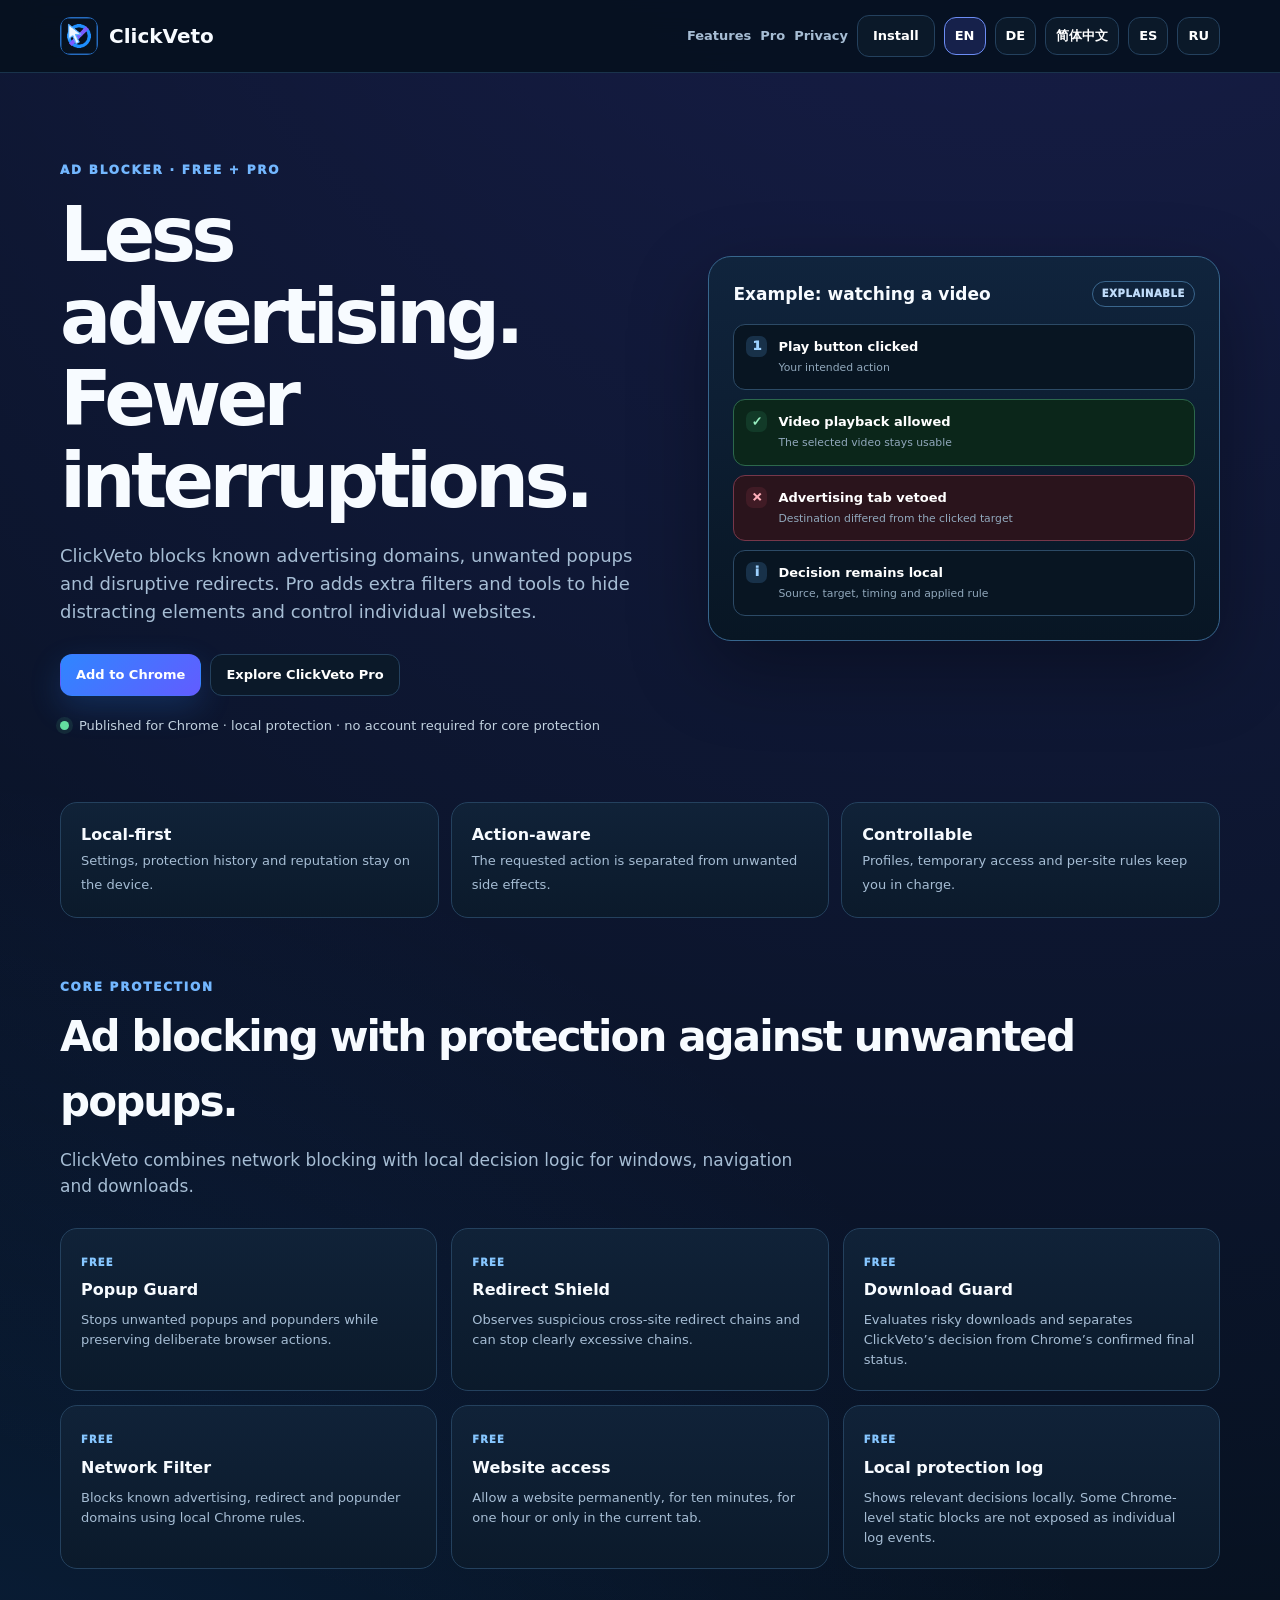
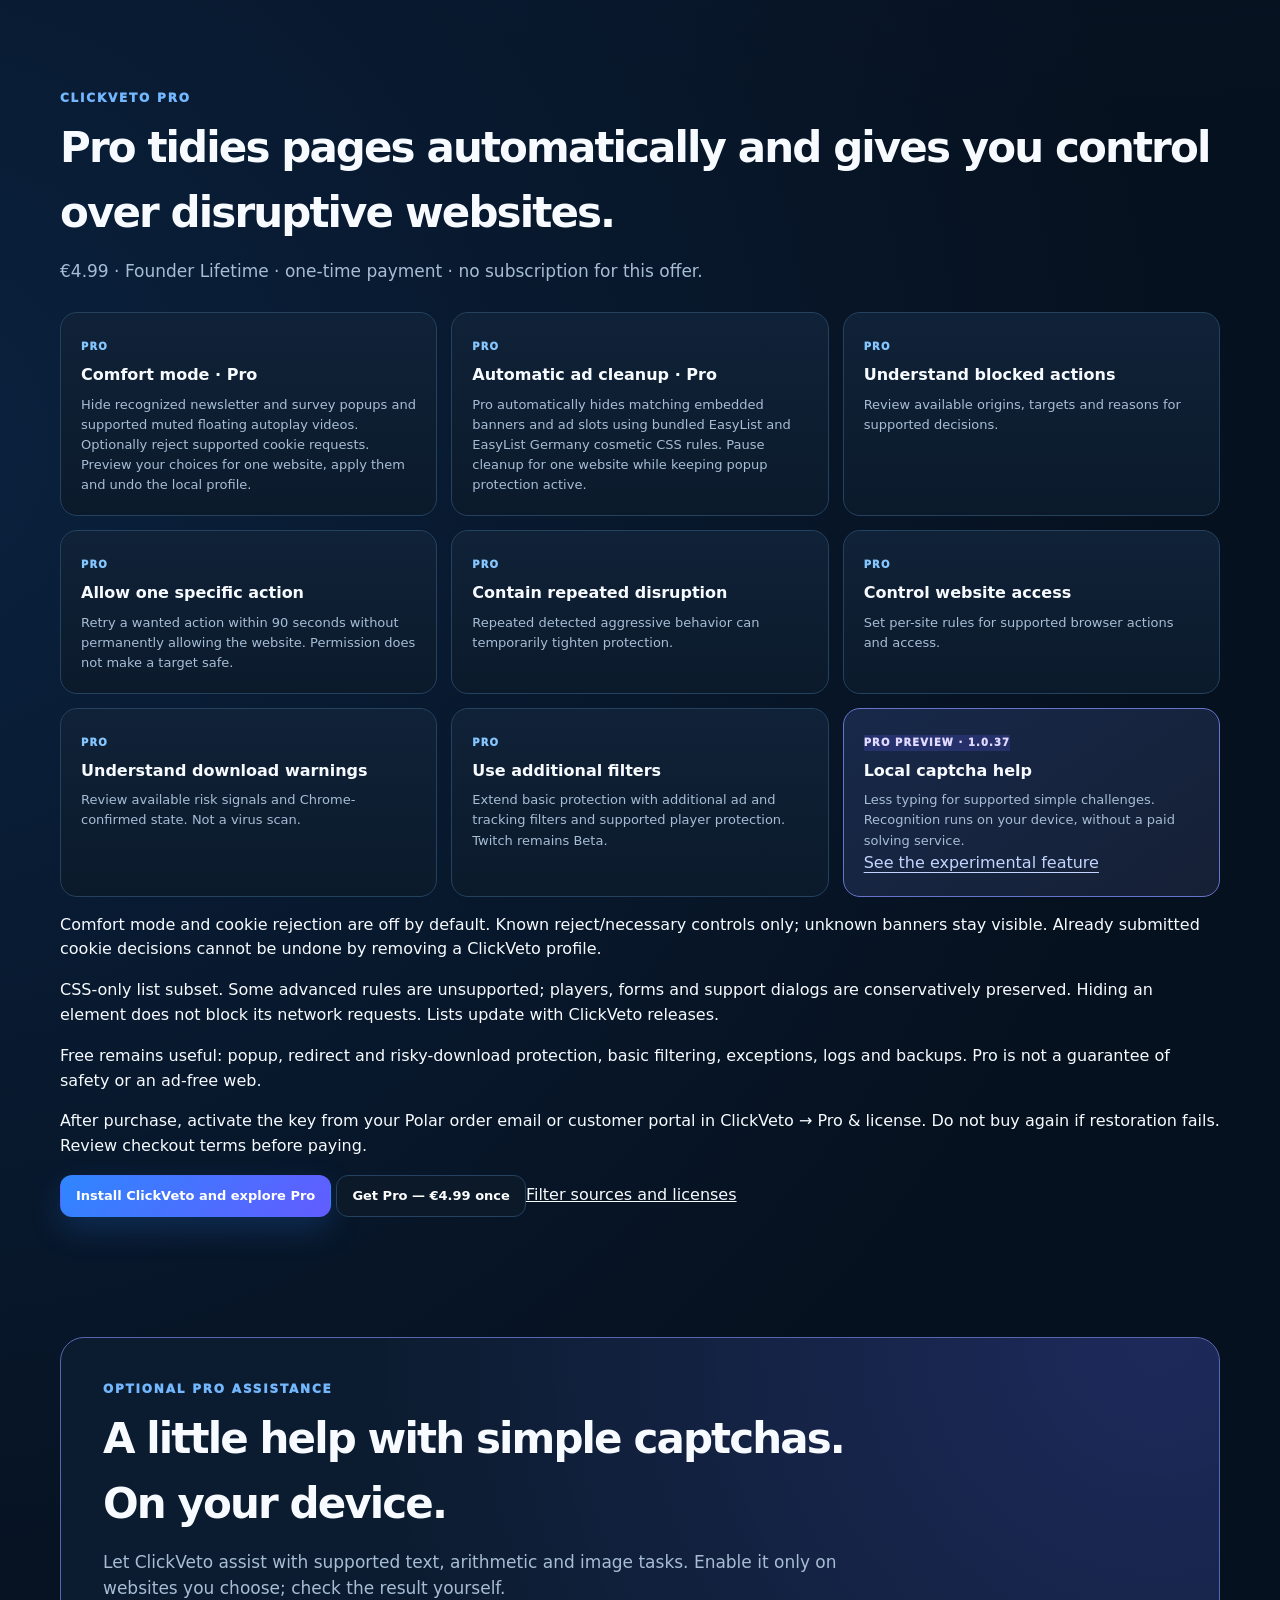
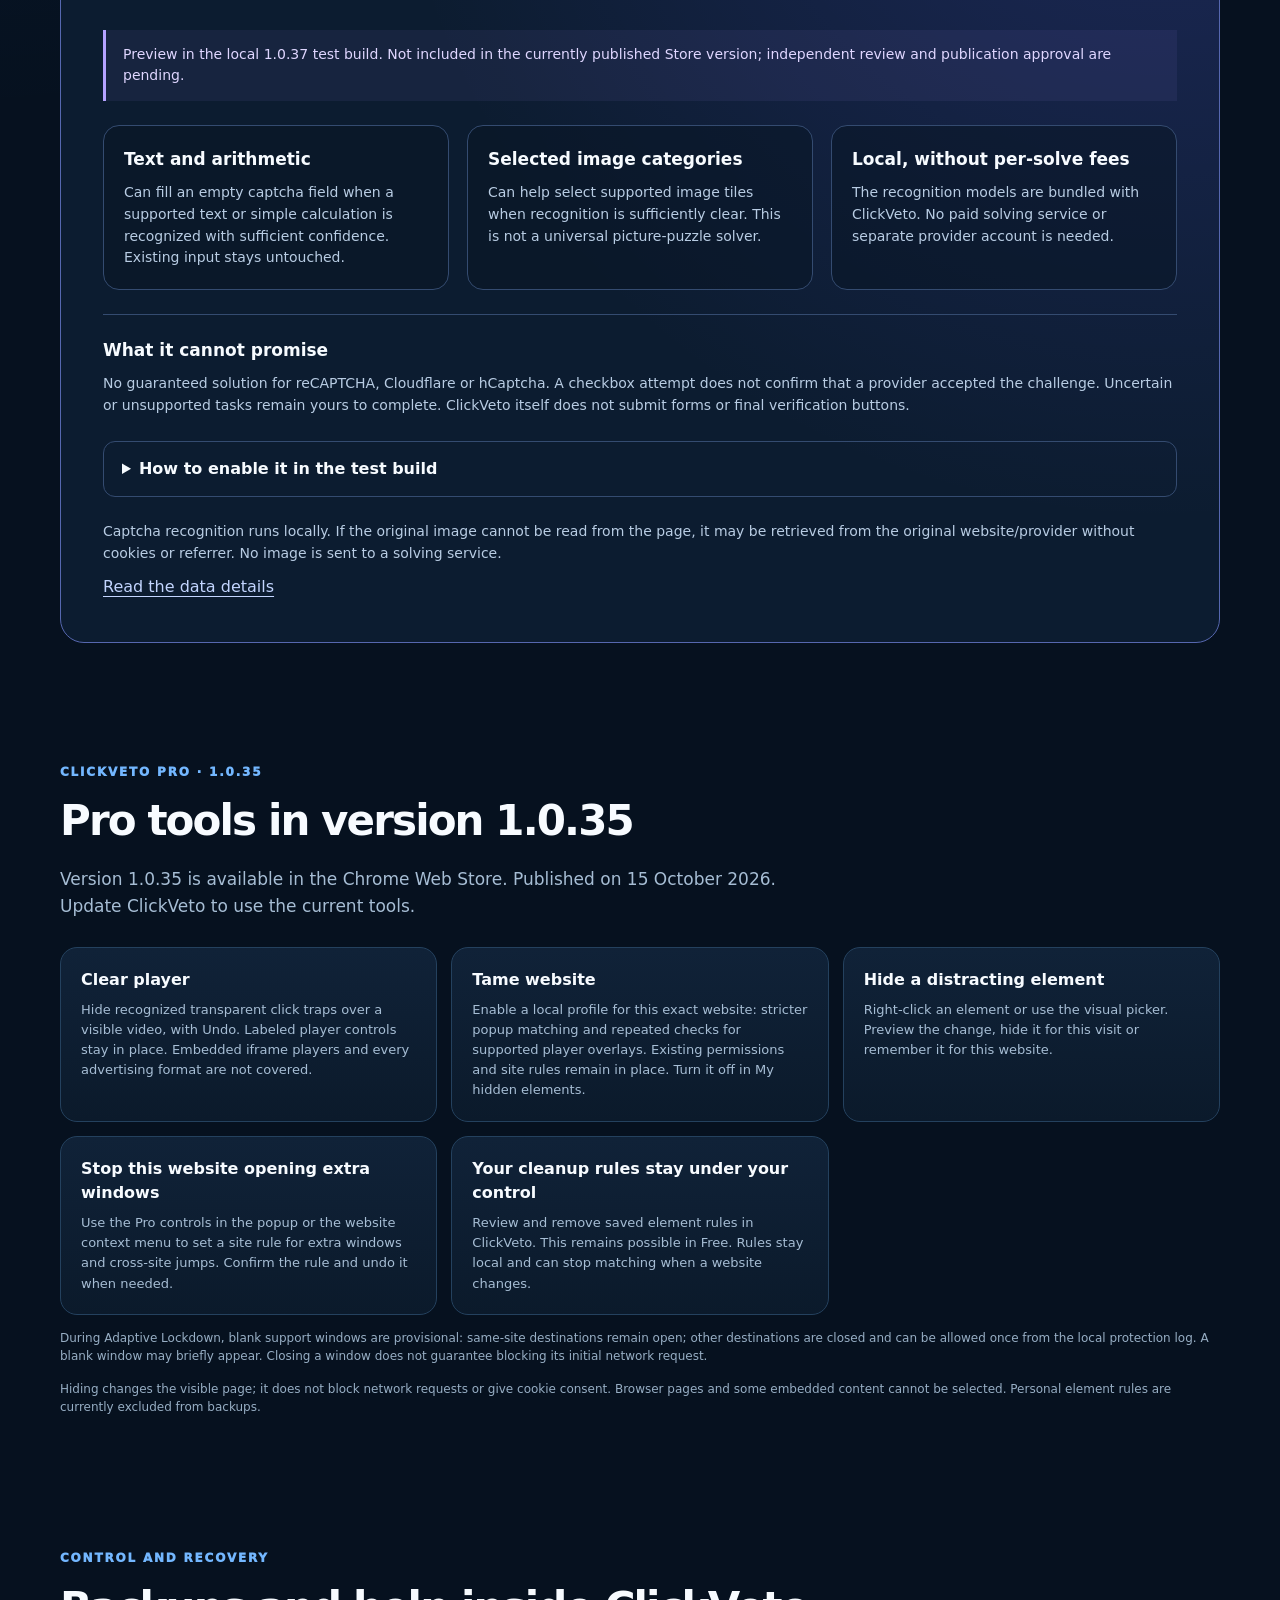
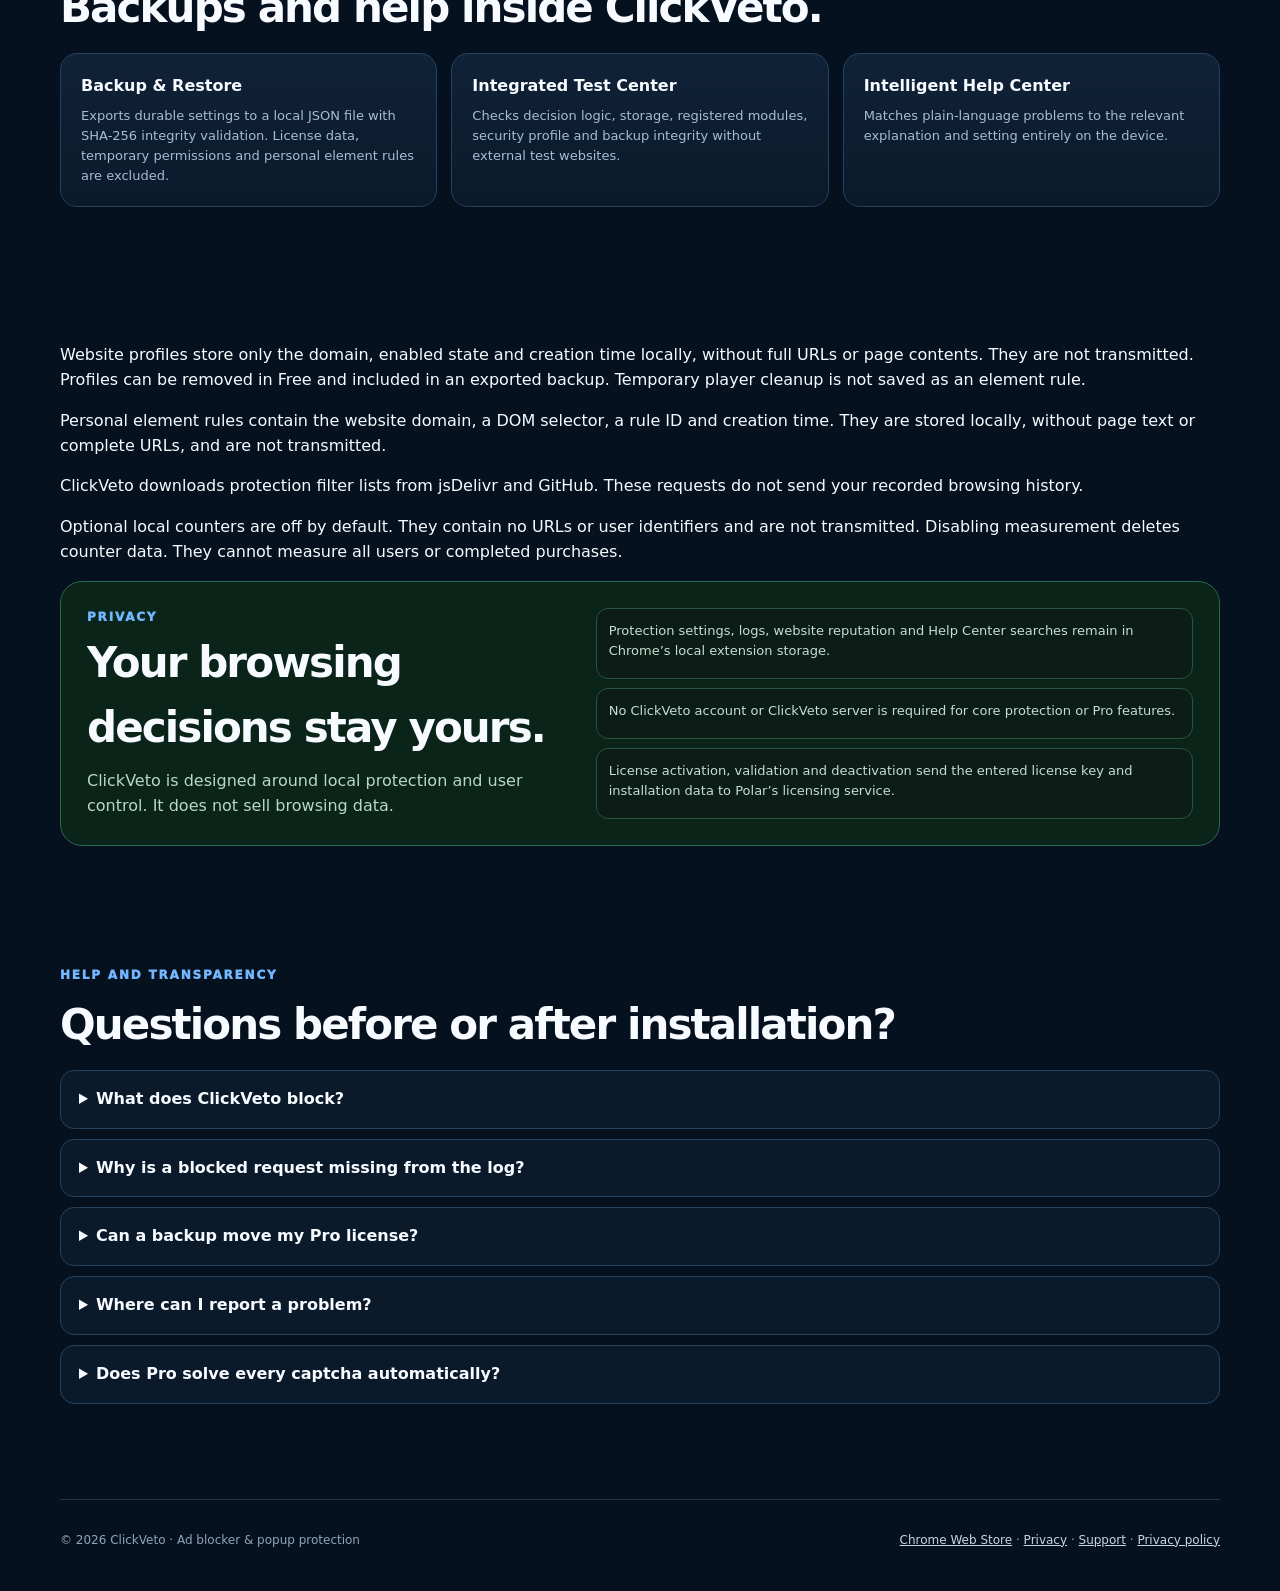
==== commit 88903fec: "Add experimental local captcha Pro preview and privacy disclosures" ====
--- a/index.html
+++ b/index.html
@@ -7,7 +7,7 @@
 <style>
 :root{color-scheme:dark;--bg:#06111f;--p:#0b1a2b;--p2:#102238;--line:#24415e;--line2:#37668d;--text:#f7fbff;--muted:#a6bdd4;--blue:#2f86ff;--violet:#625cff;--good:#63dda0}*{box-sizing:border-box}html{scroll-behavior:smooth;scroll-padding-top:88px}body{margin:0;background:radial-gradient(circle at 82% -8%,#6354ff35,transparent 32%),radial-gradient(circle at -8% 32%,#2484ff24,transparent 28%),var(--bg);color:var(--text);font-family:Inter,ui-sans-serif,system-ui,-apple-system,"Segoe UI",sans-serif;line-height:1.55}a{color:inherit}.shell{width:min(1160px,calc(100% - 32px));margin:auto}.nav-wrap{position:sticky;top:0;z-index:20;border-bottom:1px solid #37668d66;background:#06111fe8;backdrop-filter:blur(18px)}.nav{min-height:72px;display:flex;align-items:center;justify-content:space-between;gap:20px}.brand{display:flex;align-items:center;gap:11px;font-size:20px;font-weight:900;text-decoration:none}.brand img{width:38px;height:38px;border-radius:11px}.nav-links,.actions{display:flex;align-items:center;gap:9px;flex-wrap:wrap}.nav-links>a:not(.btn){color:var(--muted);font-size:13px;font-weight:750;text-decoration:none}.nav-links>a:hover{color:#fff}.btn,.lang{display:inline-flex;align-items:center;justify-content:center;border:1px solid var(--line);border-radius:12px;background:#0b1929;color:#fff;padding:10px 15px;font:inherit;font-size:13px;font-weight:850;text-decoration:none;cursor:pointer}.btn:hover,.lang:hover{border-color:var(--line2);transform:translateY(-1px)}.btn.primary{border-color:transparent;background:linear-gradient(135deg,var(--blue),var(--violet));box-shadow:0 12px 32px #2f86ff33}.lang{padding:8px 10px}.lang.active{border-color:#6c8df5;background:#16214b}.hero{display:grid;grid-template-columns:1.08fr .92fr;gap:48px;align-items:center;padding:88px 0 66px}.eyebrow{color:#73b7ff;font-size:12px;font-weight:950;letter-spacing:.15em;text-transform:uppercase}.hero h1{max-width:760px;margin:14px 0 20px;font-size:clamp(45px,6.4vw,76px);line-height:.99;letter-spacing:-.061em}.hero p,.lead{color:var(--muted);font-size:18px;max-width:760px;margin:0}.hero .actions{margin-top:28px}.trustline{display:flex;align-items:flex-start;gap:10px;margin-top:20px;color:#c1d1df;font-size:13px}.dot{width:9px;height:9px;margin-top:5px;border-radius:50%;background:var(--good);box-shadow:0 0 0 4px #63dda01a}.hero-card{border:1px solid var(--line2);border-radius:23px;background:linear-gradient(180deg,#10243d,#081624);padding:24px;box-shadow:0 28px 80px #0005}.card-head{display:flex;justify-content:space-between;align-items:center;gap:12px;margin-bottom:17px}.card-head strong{font-size:17px}.pill{display:inline-flex;border:1px solid #3a668d;border-radius:999px;padding:4px 9px;color:#c0dcfa;font-size:10px;font-weight:950;letter-spacing:.06em}.event{position:relative;margin-top:9px;padding:12px 12px 12px 44px;border:1px solid #2c4a66;border-radius:12px;background:#081522;color:#c4d4e2;font-size:13px}.event:before{position:absolute;left:12px;top:11px;width:21px;height:21px;display:grid;place-items:center;border-radius:7px;background:#183149;color:#9ed2ff;font-weight:950}.event.click:before{content:"1"}.event.allow:before{content:"✓";background:#123a28;color:#98efc1}.event.block:before{content:"×";background:#401b25;color:#ffafba}.event.info:before{content:"i"}.event strong{display:block;color:#fff}.event.allow{border-color:#2c684c;background:#0b261a}.event.block{border-color:#77374a;background:#2a141c}.event small{color:#91a8bc}.section{padding:60px 0}.section h2{margin:7px 0 13px;font-size:clamp(31px,4vw,42px);letter-spacing:-.045em}.section .lead{font-size:17px;margin-bottom:28px}.strip,.grid,.pro-grid,.tools{display:grid;gap:14px}.strip{grid-template-columns:repeat(3,1fr);gap:12px}.stat,.feature,.tool{border:1px solid var(--line);border-radius:17px;background:linear-gradient(180deg,var(--p2),var(--p));padding:20px}.stat strong,.feature strong,.tool b{display:block}.stat span,.feature p,.tool p{color:var(--muted);font-size:13px}.feature .tag{display:inline-block;margin-bottom:8px;color:#86c6ff;font-size:10px;font-weight:950;letter-spacing:.11em;text-transform:uppercase}.feature p,.tool p{margin:7px 0 0}.grid,.pro-grid,.tools{grid-template-columns:repeat(3,1fr)}.pro-band{border:1px solid #5653a4;border-radius:24px;background:linear-gradient(135deg,#15183b,#0b1e31 62%);padding:29px}.pro-head{display:flex;justify-content:space-between;gap:24px;align-items:flex-start}.price{font-size:42px;font-weight:950;line-height:1;letter-spacing:-.045em}.price small{display:block;margin-top:8px;color:#b8c8d9;font-size:12px;letter-spacing:0}.pro-item{border:1px solid #364f73;border-radius:15px;background:#05101d94;padding:17px}.pro-item strong{display:block}.pro-item p{margin:5px 0 0;color:var(--muted);font-size:13px}.twitch{margin-top:14px;border:1px solid #5c579e;border-radius:18px;background:#121434b8;padding:21px}.twitch-top{display:flex;justify-content:space-between;gap:16px;align-items:center}.twitch h3{margin:0;font-size:20px}.twitch p{color:var(--muted);font-size:13px;margin:7px 0 0}.twitch ul{display:grid;grid-template-columns:repeat(3,1fr);gap:8px 28px;margin:17px 0 0;padding-left:19px;color:#cad6e3;font-size:13px}.note{margin-top:14px!important;color:#97aec4!important;font-size:12px!important}.privacy{display:grid;grid-template-columns:.9fr 1.1fr;gap:20px;border:1px solid #2e684d;border-radius:22px;background:#0b2419;padding:26px}.privacy h2{margin:4px 0 9px}.privacy p{margin:0;color:#b9d7c7}.privacy-list{display:grid;gap:9px}.privacy-list div{border:1px solid #28543f;border-radius:12px;background:#0b1d16;padding:12px;color:#c5dfd2;font-size:13px}.faq{display:grid;gap:10px}.faq details{border:1px solid var(--line);border-radius:14px;background:var(--p);padding:16px 18px}.faq summary{cursor:pointer;font-weight:850}.faq p{margin:10px 0 0;color:var(--muted);font-size:13px}.footer{margin-top:35px;border-top:1px solid #1d344b;padding:31px 0 42px;color:#8ea5bb;font-size:12px}.footer-row{display:flex;justify-content:space-between;gap:20px;flex-wrap:wrap}.footer a{color:#c4d6e8}.hidden{display:none!important}@media(max-width:930px){.hero{grid-template-columns:1fr}.hero-card{max-width:700px}.grid,.pro-grid{grid-template-columns:1fr 1fr}.privacy{grid-template-columns:1fr}.twitch ul{grid-template-columns:1fr 1fr}.nav-links>a:not(.btn){display:none}}@media(max-width:620px){.shell{width:min(100% - 22px,1160px)}.nav{padding:13px 0}.nav-links .btn{display:none}.hero{padding:55px 0 43px}.hero h1{font-size:44px}.hero p{font-size:16px}.section{padding:44px 0}.strip,.grid,.pro-grid,.tools,.twitch ul{grid-template-columns:1fr}.pro-head{display:block}.pro-head .actions{margin-top:18px}.footer-row{display:block}.footer-row span{display:block;margin-top:8px}}
 </style>
-<style>.checkout-return{margin-top:24px;border:1px solid #2e684d;border-radius:16px;background:#0b2419;padding:17px 20px;color:#c9e9d8}.checkout-return strong{display:block;color:#fff}.checkout-return p{margin:4px 0 0;font-size:14px}.nav{flex-wrap:wrap;padding:12px 0}.nav-links{min-width:0;max-width:100%}.lang:focus-visible,a:focus-visible,summary:focus-visible{outline:3px solid #9bc7ff;outline-offset:3px}.hero h1{line-height:1.08;overflow-wrap:anywhere}.hero>div,.hero-card,.feature,.tool{min-width:0}.card-head{flex-wrap:wrap}html[lang="zh-CN"] body{font-family:"Microsoft YaHei","PingFang SC","Noto Sans CJK SC",system-ui,sans-serif}html[lang="zh-CN"] .hero h1,html[lang="zh-CN"] .section h2{letter-spacing:0}html[lang="zh-CN"] .section h2{line-height:1.3}@media(max-width:620px){.hero h1{font-size:clamp(32px,9vw,44px)}.nav-links{width:100%;justify-content:flex-start}.nav{gap:9px}html{scroll-padding-top:130px}}</style></head><body>
+<style>.checkout-return{margin-top:24px;border:1px solid #2e684d;border-radius:16px;background:#0b2419;padding:17px 20px;color:#c9e9d8}.checkout-return strong{display:block;color:#fff}.checkout-return p{margin:4px 0 0;font-size:14px}.nav{flex-wrap:wrap;padding:12px 0}.nav-links{min-width:0;max-width:100%}.lang:focus-visible,a:focus-visible,summary:focus-visible{outline:3px solid #9bc7ff;outline-offset:3px}.hero h1{line-height:1.08;overflow-wrap:anywhere}.hero>div,.hero-card,.feature,.tool{min-width:0}.card-head{flex-wrap:wrap}html[lang="zh-CN"] body{font-family:"Microsoft YaHei","PingFang SC","Noto Sans CJK SC",system-ui,sans-serif}html[lang="zh-CN"] .hero h1,html[lang="zh-CN"] .section h2{letter-spacing:0}html[lang="zh-CN"] .section h2{line-height:1.3}@media(max-width:620px){.hero h1{font-size:clamp(32px,9vw,44px)}.nav-links{width:100%;justify-content:flex-start}.nav{gap:9px}html{scroll-padding-top:130px}}</style><style>.local-captcha-feature{border-color:#6774cb;background:linear-gradient(145deg,#172849,#152035)}.local-captcha-feature .tag{color:#e1d9ff;background:#625cff35;white-space:normal}.captcha-details-link,.captcha-privacy-link{color:#c3d5ff;text-underline-offset:4px}.captcha-panel{padding:clamp(20px,4vw,42px);border:1px solid #5667af;border-radius:24px;background:radial-gradient(circle at 95% 0,#625cff35,transparent 55%),#0c1c30}.captcha-panel h2{max-width:800px}.captcha-availability{padding:14px 17px;border-left:3px solid #b5a2ff;background:#a38dff12;color:#dfd6ff;font-size:14px}.captcha-grid{display:grid;grid-template-columns:repeat(3,minmax(0,1fr));gap:18px;margin:24px 0}.captcha-capability{padding:20px;border:1px solid #344b70;border-radius:16px;background:#08162588;min-width:0}.captcha-panel h3{margin:0 0 10px;font-size:17px}.captcha-panel p,.captcha-panel li{overflow-wrap:anywhere}.captcha-capability p,.captcha-limits p,.captcha-data{color:#b8cce3;font-size:14px;margin:0}.captcha-limits{border-top:1px solid #344b70;padding-top:22px}.captcha-how{margin:24px 0;border:1px solid #344b70;border-radius:12px;padding:15px 18px}.captcha-how summary{cursor:pointer;font-weight:700}.captcha-how ol{padding-left:22px;color:#b8cce3}.captcha-data{margin-bottom:10px}@media(max-width:760px){.captcha-grid{grid-template-columns:1fr}.captcha-panel{border-radius:18px}.captcha-capability{padding:17px}}</style></head><body>
 <div class="nav-wrap"><nav class="nav shell" aria-label="Primary navigation"><a class="brand" href="#top"><img src="icon128.png" alt=""><span>ClickVeto</span></a><div class="nav-links"><a href="#features" data-en="Features" data-de="Funktionen"><span data-site-copy="Features">Features</span></a><a href="#pro">Pro</a><a href="#privacy" id="navPrivacy" data-en="Privacy" data-de="Datenschutz"><span data-site-copy="Privacy">Privacy</span></a><a class="btn" href="https://chromewebstore.google.com/detail/clickveto/iajadlmijkdhofafpeefnailnopnamee" target="_blank" rel="noreferrer" data-en="Install" data-de="Installieren"><span data-site-copy="Install">Install</span></a><button class="lang active" id="enBtn" type="button" aria-pressed="true" data-language="en" aria-label="English">EN</button><button class="lang" id="deBtn" type="button" aria-pressed="false" data-language="de" aria-label="Deutsch">DE</button><button class="lang" id="zhBtn" type="button" data-language="zh" aria-pressed="false" aria-label="简体中文">简体中文</button><button class="lang" id="esBtn" type="button" data-language="es" aria-pressed="false" aria-label="Español">ES</button><button class="lang" id="ruBtn" type="button" data-language="ru" aria-pressed="false" aria-label="Русский">RU</button></div></nav></div>
 <div class="shell" id="top">
 <main id="en"><aside class="checkout-return hidden" role="status"><strong>Back from checkout</strong><p>If your payment was completed, activate the license key from your Polar email or customer portal in ClickVeto. This page does not verify payment.</p></aside>
@@ -15,55 +15,56 @@
 <section class="strip"><div class="stat"><strong>Local-first</strong><span>Settings, protection history and reputation stay on the device.</span></div><div class="stat"><strong>Action-aware</strong><span>The requested action is separated from unwanted side effects.</span></div><div class="stat"><strong>Controllable</strong><span>Profiles, temporary access and per-site rules keep you in charge.</span></div></section>
 <section class="section" id="features"><div class="eyebrow">Core protection</div><h2>Ad blocking with protection against unwanted popups.</h2><p class="lead">ClickVeto combines network blocking with local decision logic for windows, navigation and downloads.</p><div class="grid">
 <article class="feature"><span class="tag">Free</span><strong>Popup Guard</strong><p>Stops unwanted popups and popunders while preserving deliberate browser actions.</p></article><article class="feature"><span class="tag">Free</span><strong>Redirect Shield</strong><p>Observes suspicious cross-site redirect chains and can stop clearly excessive chains.</p></article><article class="feature"><span class="tag">Free</span><strong>Download Guard</strong><p>Evaluates risky downloads and separates ClickVeto’s decision from Chrome’s confirmed final status.</p></article><article class="feature"><span class="tag">Free</span><strong>Network Filter</strong><p>Blocks known advertising, redirect and popunder domains using local Chrome rules.</p></article><article class="feature"><span class="tag">Free</span><strong>Website access</strong><p>Allow a website permanently, for ten minutes, for one hour or only in the current tab.</p></article><article class="feature"><span class="tag">Free</span><strong>Local protection log</strong><p>Shows relevant decisions locally. Some Chrome-level static blocks are not exposed as individual log events.</p></article></div></section>
-<section class="section" id="pro"><div class="eyebrow">ClickVeto Pro</div><h2>Pro tidies pages automatically and gives you control over disruptive websites.</h2><p class="lead">€4.99 · Founder Lifetime · one-time payment · no subscription for this offer.</p><div class="grid"><article class="feature comfort-mode-feature"><span class="tag">Pro</span><strong>Comfort mode · Pro</strong><p>Hide recognized newsletter and survey popups and supported muted floating autoplay videos. Optionally reject supported cookie requests. Preview your choices for one website, apply them and undo the local profile.</p></article><article class="feature cosmetic-feature"><span class="tag">Pro</span><strong>Automatic ad cleanup · Pro</strong><p>Pro automatically hides matching embedded banners and ad slots using bundled EasyList and EasyList Germany cosmetic CSS rules. Pause cleanup for one website while keeping popup protection active.</p></article><article class="feature"><span class="tag">Pro</span><strong>Understand blocked actions</strong><p>Review available origins, targets and reasons for supported decisions.</p></article><article class="feature"><span class="tag">Pro</span><strong>Allow one specific action</strong><p>Retry a wanted action within 90 seconds without permanently allowing the website. Permission does not make a target safe.</p></article><article class="feature"><span class="tag">Pro</span><strong>Contain repeated disruption</strong><p>Repeated detected aggressive behavior can temporarily tighten protection.</p></article><article class="feature"><span class="tag">Pro</span><strong>Control website access</strong><p>Set per-site rules for supported browser actions and access.</p></article><article class="feature"><span class="tag">Pro</span><strong>Understand download warnings</strong><p>Review available risk signals and Chrome-confirmed state. Not a virus scan.</p></article><article class="feature"><span class="tag">Pro</span><strong>Use additional filters</strong><p>Extend basic protection with additional ad and tracking filters and supported player protection. Twitch remains Beta.</p></article></div><p class="comfort-mode-note muted">Comfort mode and cookie rejection are off by default. Known reject/necessary controls only; unknown banners stay visible. Already submitted cookie decisions cannot be undone by removing a ClickVeto profile.</p><p class="muted">CSS-only list subset. Some advanced rules are unsupported; players, forms and support dialogs are conservatively preserved. Hiding an element does not block its network requests. Lists update with ClickVeto releases.</p><p>Free remains useful: popup, redirect and risky-download protection, basic filtering, exceptions, logs and backups. Pro is not a guarantee of safety or an ad-free web.</p><p>After purchase, activate the key from your Polar order email or customer portal in ClickVeto → Pro &amp; license. Do not buy again if restoration fails. Review checkout terms before paying.</p><a class="btn primary" href="https://chromewebstore.google.com/detail/clickveto/iajadlmijkdhofafpeefnailnopnamee" target="_blank" rel="noreferrer">Install ClickVeto and explore Pro</a> <a class="btn" href="https://buy.polar.sh/polar_cl_rQXmMxUcKgCrd6oTK952iHx83fKup8tin0EIN38O3bh" target="_blank" rel="noreferrer">Get Pro — €4.99 once</a><a href="filter-licenses.html">Filter sources and licenses</a></section>
+<section class="section" id="pro"><div class="eyebrow">ClickVeto Pro</div><h2>Pro tidies pages automatically and gives you control over disruptive websites.</h2><p class="lead">€4.99 · Founder Lifetime · one-time payment · no subscription for this offer.</p><div class="grid"><article class="feature comfort-mode-feature"><span class="tag">Pro</span><strong>Comfort mode · Pro</strong><p>Hide recognized newsletter and survey popups and supported muted floating autoplay videos. Optionally reject supported cookie requests. Preview your choices for one website, apply them and undo the local profile.</p></article><article class="feature cosmetic-feature"><span class="tag">Pro</span><strong>Automatic ad cleanup · Pro</strong><p>Pro automatically hides matching embedded banners and ad slots using bundled EasyList and EasyList Germany cosmetic CSS rules. Pause cleanup for one website while keeping popup protection active.</p></article><article class="feature"><span class="tag">Pro</span><strong>Understand blocked actions</strong><p>Review available origins, targets and reasons for supported decisions.</p></article><article class="feature"><span class="tag">Pro</span><strong>Allow one specific action</strong><p>Retry a wanted action within 90 seconds without permanently allowing the website. Permission does not make a target safe.</p></article><article class="feature"><span class="tag">Pro</span><strong>Contain repeated disruption</strong><p>Repeated detected aggressive behavior can temporarily tighten protection.</p></article><article class="feature"><span class="tag">Pro</span><strong>Control website access</strong><p>Set per-site rules for supported browser actions and access.</p></article><article class="feature"><span class="tag">Pro</span><strong>Understand download warnings</strong><p>Review available risk signals and Chrome-confirmed state. Not a virus scan.</p></article><article class="feature"><span class="tag">Pro</span><strong>Use additional filters</strong><p>Extend basic protection with additional ad and tracking filters and supported player protection. Twitch remains Beta.</p></article><article class="feature local-captcha-feature"><span class="tag">Pro preview · 1.0.37</span><strong>Local captcha help</strong><p>Less typing for supported simple challenges. Recognition runs on your device, without a paid solving service.</p><a class="captcha-details-link" href="#captcha">See the experimental feature</a></article></div><p class="comfort-mode-note muted">Comfort mode and cookie rejection are off by default. Known reject/necessary controls only; unknown banners stay visible. Already submitted cookie decisions cannot be undone by removing a ClickVeto profile.</p><p class="muted">CSS-only list subset. Some advanced rules are unsupported; players, forms and support dialogs are conservatively preserved. Hiding an element does not block its network requests. Lists update with ClickVeto releases.</p><p>Free remains useful: popup, redirect and risky-download protection, basic filtering, exceptions, logs and backups. Pro is not a guarantee of safety or an ad-free web.</p><p>After purchase, activate the key from your Polar order email or customer portal in ClickVeto → Pro &amp; license. Do not buy again if restoration fails. Review checkout terms before paying.</p><a class="btn primary" href="https://chromewebstore.google.com/detail/clickveto/iajadlmijkdhofafpeefnailnopnamee" target="_blank" rel="noreferrer">Install ClickVeto and explore Pro</a> <a class="btn" href="https://buy.polar.sh/polar_cl_rQXmMxUcKgCrd6oTK952iHx83fKup8tin0EIN38O3bh" target="_blank" rel="noreferrer">Get Pro — €4.99 once</a><a href="filter-licenses.html">Filter sources and licenses</a></section><section class="section captcha-preview" id="captcha" aria-labelledby="captcha-title"><div class="captcha-panel"><div class="eyebrow">Optional Pro assistance</div><h2 id="captcha-title">A little help with simple captchas. On your device.</h2><p class="lead">Let ClickVeto assist with supported text, arithmetic and image tasks. Enable it only on websites you choose; check the result yourself.</p><p class="captcha-availability">Preview in the local 1.0.37 test build. Not included in the currently published Store version; independent review and publication approval are pending.</p><div class="captcha-grid"><article class="captcha-capability"><h3>Text and arithmetic</h3><p>Can fill an empty captcha field when a supported text or simple calculation is recognized with sufficient confidence. Existing input stays untouched.</p></article><article class="captcha-capability"><h3>Selected image categories</h3><p>Can help select supported image tiles when recognition is sufficiently clear. This is not a universal picture-puzzle solver.</p></article><article class="captcha-capability"><h3>Local, without per-solve fees</h3><p>The recognition models are bundled with ClickVeto. No paid solving service or separate provider account is needed.</p></article></div><div class="captcha-limits"><h3>What it cannot promise</h3><p>No guaranteed solution for reCAPTCHA, Cloudflare or hCaptcha. A checkbox attempt does not confirm that a provider accepted the challenge. Uncertain or unsupported tasks remain yours to complete. ClickVeto itself does not submit forms or final verification buttons.</p></div><details class="captcha-how"><summary>How to enable it in the test build</summary><ol><li>Activate Pro or the private DEV Pro preview.</li><li>Open Local captcha help in ClickVeto and switch it on.</li><li>Explicitly allow the individual website. The helper stays off everywhere else.</li></ol></details><p class="captcha-data">Captcha recognition runs locally. If the original image cannot be read from the page, it may be retrieved from the original website/provider without cookies or referrer. No image is sent to a solving service.</p><a class="captcha-privacy-link" href="privacy.html?lang=en#captcha-local-privacy-en">Read the data details</a></div></section>
 <section class="section new-pro-tools" id="tools-en"><div class="eyebrow">ClickVeto Pro · 1.0.35</div><h2>Pro tools in version 1.0.35</h2><p class="lead release-status">Version 1.0.35 is available in the Chrome Web Store. Published on 15 October 2026. Update ClickVeto to use the current tools.</p><div class="tools"><article class="tool"><b>Clear player</b><p>Hide recognized transparent click traps over a visible video, with Undo. Labeled player controls stay in place. Embedded iframe players and every advertising format are not covered.</p></article><article class="tool"><b>Tame website</b><p>Enable a local profile for this exact website: stricter popup matching and repeated checks for supported player overlays. Existing permissions and site rules remain in place. Turn it off in My hidden elements.</p></article><article class="tool"><b>Hide a distracting element</b><p>Right-click an element or use the visual picker. Preview the change, hide it for this visit or remember it for this website.</p></article><article class="tool"><b>Stop this website opening extra windows</b><p>Use the Pro controls in the popup or the website context menu to set a site rule for extra windows and cross-site jumps. Confirm the rule and undo it when needed.</p></article><article class="tool"><b>Your cleanup rules stay under your control</b><p>Review and remove saved element rules in ClickVeto. This remains possible in Free. Rules stay local and can stop matching when a website changes.</p></article></div><p class="note bootstrap-policy">During Adaptive Lockdown, blank support windows are provisional: same-site destinations remain open; other destinations are closed and can be allowed once from the local protection log. A blank window may briefly appear. Closing a window does not guarantee blocking its initial network request.</p><p class="note">Hiding changes the visible page; it does not block network requests or give cookie consent. Browser pages and some embedded content cannot be selected. Personal element rules are currently excluded from backups.</p></section>
 <section class="section"><div class="eyebrow">Control and recovery</div><h2>Backups and help inside ClickVeto.</h2><div class="tools"><article class="tool"><b>Backup &amp; Restore</b><p>Exports durable settings to a local JSON file with SHA-256 integrity validation. License data, temporary permissions and personal element rules are excluded.</p></article><article class="tool"><b>Integrated Test Center</b><p>Checks decision logic, storage, registered modules, security profile and backup integrity without external test websites.</p></article><article class="tool"><b>Intelligent Help Center</b><p>Matches plain-language problems to the relevant explanation and setting entirely on the device.</p></article></div></section>
 <section class="section" id="privacy"><p class="website-profile-privacy">Website profiles store only the domain, enabled state and creation time locally, without full URLs or page contents. They are not transmitted. Profiles can be removed in Free and included in an exported backup. Temporary player cleanup is not saved as an element rule.</p><p class="element-rule-privacy">Personal element rules contain the website domain, a DOM selector, a rule ID and creation time. They are stored locally, without page text or complete URLs, and are not transmitted.</p><p>ClickVeto downloads protection filter lists from jsDelivr and GitHub. These requests do not send your recorded browsing history.</p><p>Optional local counters are off by default. They contain no URLs or user identifiers and are not transmitted. Disabling measurement deletes counter data. They cannot measure all users or completed purchases.</p><div class="privacy"><div><div class="eyebrow">Privacy</div><h2>Your browsing decisions stay yours.</h2><p>ClickVeto is designed around local protection and user control. It does not sell browsing data.</p></div><div class="privacy-list"><div>Protection settings, logs, website reputation and Help Center searches remain in Chrome’s local extension storage.</div><div>No ClickVeto account or ClickVeto server is required for core protection or Pro features.</div><div>License activation, validation and deactivation send the entered license key and installation data to Polar’s licensing service.</div></div></div></section>
-<section class="section" id="support"><div class="eyebrow">Help and transparency</div><h2>Questions before or after installation?</h2><div class="faq"><details><summary>What does ClickVeto block?</summary><p>ClickVeto filters known advertising domains and blocks supported unwanted popups, redirects and advertising overlays. Pro adds extra filters and personal element rules. Results depend on the website and the selected settings.</p></details><details><summary>Why is a blocked request missing from the log?</summary><p>Chrome does not expose every production static-rule or content-setting decision as an individual event. The log records decisions ClickVeto can reliably observe.</p></details><details><summary>Can a backup move my Pro license?</summary><p>No. License data is deliberately excluded. A new installation or extension ID must be activated separately with the license key.</p></details><details><summary>Where can I report a problem?</summary><p>Use <a href="https://github.com/GainLog/clickveto-site/issues" target="_blank" rel="noreferrer">ClickVeto Support on GitHub</a>. Never post license keys or private data.</p></details></div></section>
+<section class="section" id="support"><div class="eyebrow">Help and transparency</div><h2>Questions before or after installation?</h2><div class="faq"><details><summary>What does ClickVeto block?</summary><p>ClickVeto filters known advertising domains and blocks supported unwanted popups, redirects and advertising overlays. Pro adds extra filters and personal element rules. Results depend on the website and the selected settings.</p></details><details><summary>Why is a blocked request missing from the log?</summary><p>Chrome does not expose every production static-rule or content-setting decision as an individual event. The log records decisions ClickVeto can reliably observe.</p></details><details><summary>Can a backup move my Pro license?</summary><p>No. License data is deliberately excluded. A new installation or extension ID must be activated separately with the license key.</p></details><details><summary>Where can I report a problem?</summary><p>Use <a href="https://github.com/GainLog/clickveto-site/issues" target="_blank" rel="noreferrer">ClickVeto Support on GitHub</a>. Never post license keys or private data.</p></details><details class="captcha-faq"><summary>Does Pro solve every captcha automatically?</summary><p>No. Local captcha help is an experimental 1.0.37 preview, not yet in the published Store version. It assists only with supported tasks and may leave them for manual completion. It does not guarantee acceptance by reCAPTCHA, Cloudflare or hCaptcha.</p></details></div></section>
 </main>
 <main id="zh" class="hidden"><aside class="checkout-return hidden" role="status"><strong>从结账页面返回</strong><p>如果已完成付款，请在 ClickVeto 中激活 Polar 邮件或客户门户中的许可证密钥。本页面不验证付款。</p></aside>
 <section class="hero"><div><div class="eyebrow">广告拦截 · Free + Pro</div><h1>更少广告，更少干扰。</h1><p>ClickVeto 拦截已知广告域名、不需要的弹窗和干扰性跳转。Pro 提供额外过滤器，以及隐藏干扰元素和管理单个网站的工具。</p><div class="actions"><a class="btn primary" href="https://chromewebstore.google.com/detail/clickveto/iajadlmijkdhofafpeefnailnopnamee" target="_blank" rel="noreferrer">添加至 Chrome</a><a class="btn" href="#pro-zh">了解 ClickVeto Pro</a></div><div class="trustline"><span class="dot"></span><span>已上架 Chrome · 本地保护 · 基础保护无需账户</span></div></div><aside class="hero-card" aria-label="ClickVeto 决策示例"><div class="card-head"><strong>示例：观看视频</strong><span class="pill">可解释</span></div><div class="event click"><strong>点击播放按钮</strong><small>你希望进行的操作</small></div><div class="event allow"><strong>允许播放视频</strong><small>所选视频仍可播放</small></div><div class="event block"><strong>广告标签页已拦截</strong><small>目的地与点击目标不符</small></div><div class="event info"><strong>决策保留在本地</strong><small>来源、目标、时间及应用的规则</small></div></aside></section>
 <section class="strip"><div class="stat"><strong>本地优先</strong><span>设置、保护记录及信誉数据保留在设备上。</span></div><div class="stat"><strong>理解操作意图</strong><span>区分所需操作与不需要的附带行为。</span></div><div class="stat"><strong>由您控制</strong><span>通过保护模式、临时许可和网站规则掌握控制权。</span></div></section>
 <section class="section" id="features-zh"><div class="eyebrow">基础保护</div><h2>广告拦截与弹窗防护。</h2><p class="lead">ClickVeto 将网络拦截与针对窗口、导航和下载的本地决策逻辑结合起来。</p><div class="grid">
 <article class="feature"><span class="tag">Free</span><strong>弹窗保护</strong><p>阻止不需要的弹窗和后台弹窗，同时保留有意进行的浏览器操作。</p></article><article class="feature"><span class="tag">Free</span><strong>重定向保护</strong><p>观察可疑跨站重定向链，并可阻止明显过长的重定向链。</p></article><article class="feature"><span class="tag">Free</span><strong>下载保护</strong><p>评估高风险下载，并区分 ClickVeto 的决策与 Chrome 确认的最终状态。</p></article><article class="feature"><span class="tag">Free</span><strong>网络过滤器</strong><p>使用本地 Chrome 规则拦截已知广告、重定向及后台弹窗域名。</p></article><article class="feature"><span class="tag">Free</span><strong>网站许可</strong><p>永久允许网站，或允许十分钟、一小时、仅在当前标签页允许。</p></article><article class="feature"><span class="tag">Free</span><strong>本地保护日志</strong><p>在本地展示相关决策。某些 Chrome 层面的静态拦截不会提供单独的日志事件。</p></article></div></section>
-<section class="section" id="pro-zh"><div class="eyebrow">ClickVeto Pro</div><h2>Pro 自动隐藏广告位，让你控制干扰性网站。</h2><p class="lead">€4.99 · Founder Lifetime · 一次性付款 · 此优惠无订阅</p><div class="grid"><article class="feature comfort-mode-feature"><span class="tag">Pro</span><strong>舒适模式 · Pro</strong><p>隐藏识别到的订阅和调查弹窗以及受支持的静音悬浮自动播放视频。可选择拒绝受支持的 Cookie 请求。先预览网站选项，再应用或撤销本地配置。</p></article><article class="feature cosmetic-feature"><span class="tag">Pro</span><strong>自动隐藏广告 · Pro</strong><p>Pro 使用内置 EasyList 和 EasyList Germany CSS 外观规则自动隐藏匹配的横幅和广告位。可在单个网站暂停隐藏，同时保留弹窗保护。</p></article><article class="feature"><span class="tag">Pro</span><strong>理解被拦截的操作</strong><p>查看受支持决策的可用来源、目标和原因。</p></article><article class="feature"><span class="tag">Pro</span><strong>允许一次特定操作</strong><p>在 90 秒内重试所需操作，无需永久允许网站。许可并不代表目标安全。</p></article><article class="feature"><span class="tag">Pro</span><strong>遏制重复干扰</strong><p>重复检测到侵扰行为时，可暂时加强保护。</p></article><article class="feature"><span class="tag">Pro</span><strong>控制网站权限</strong><p>为受支持的浏览器操作和权限设置网站单独规则。</p></article><article class="feature"><span class="tag">Pro</span><strong>理解下载警告</strong><p>查看可用风险信号和 Chrome 确认的状态。这不是病毒扫描。</p></article><article class="feature"><span class="tag">Pro</span><strong>使用额外过滤器</strong><p>添加广告和跟踪过滤器及受支持的播放器保护，扩展基础保护。Twitch 功能仍为测试版。</p></article></div><p class="comfort-mode-note muted">舒适模式和 Cookie 拒绝默认关闭。仅处理已知的拒绝或仅必要按钮；未知横幅保持可见。删除 ClickVeto 配置不能撤销已提交的 Cookie 决定。</p><p class="muted">仅支持列表的 CSS 子集。部分高级规则不受支持；为兼容性保留播放器、表单和支持对话框。隐藏元素不会阻止网络请求。列表随 ClickVeto 版本更新。</p><p>Free 仍提供实用功能：弹窗、重定向和高风险下载保护，基础过滤、例外、日志及备份。Pro 不保证安全或整个网络无广告。</p><p>购买后，在 ClickVeto → Pro 和许可证中激活 Polar 订单邮件或客户门户提供的密钥。恢复失败时请勿再次购买。付款前请查看结账条款。</p><a class="btn primary" href="https://chromewebstore.google.com/detail/clickveto/iajadlmijkdhofafpeefnailnopnamee" target="_blank" rel="noreferrer">安装 ClickVeto 并了解 Pro</a> <a class="btn" href="https://buy.polar.sh/polar_cl_rQXmMxUcKgCrd6oTK952iHx83fKup8tin0EIN38O3bh" target="_blank" rel="noreferrer">购买 Pro — 一次性 4.99 欧元</a><a href="filter-licenses.html">过滤器来源与许可证</a></section>
+<section class="section" id="pro-zh"><div class="eyebrow">ClickVeto Pro</div><h2>Pro 自动隐藏广告位，让你控制干扰性网站。</h2><p class="lead">€4.99 · Founder Lifetime · 一次性付款 · 此优惠无订阅</p><div class="grid"><article class="feature comfort-mode-feature"><span class="tag">Pro</span><strong>舒适模式 · Pro</strong><p>隐藏识别到的订阅和调查弹窗以及受支持的静音悬浮自动播放视频。可选择拒绝受支持的 Cookie 请求。先预览网站选项，再应用或撤销本地配置。</p></article><article class="feature cosmetic-feature"><span class="tag">Pro</span><strong>自动隐藏广告 · Pro</strong><p>Pro 使用内置 EasyList 和 EasyList Germany CSS 外观规则自动隐藏匹配的横幅和广告位。可在单个网站暂停隐藏，同时保留弹窗保护。</p></article><article class="feature"><span class="tag">Pro</span><strong>理解被拦截的操作</strong><p>查看受支持决策的可用来源、目标和原因。</p></article><article class="feature"><span class="tag">Pro</span><strong>允许一次特定操作</strong><p>在 90 秒内重试所需操作，无需永久允许网站。许可并不代表目标安全。</p></article><article class="feature"><span class="tag">Pro</span><strong>遏制重复干扰</strong><p>重复检测到侵扰行为时，可暂时加强保护。</p></article><article class="feature"><span class="tag">Pro</span><strong>控制网站权限</strong><p>为受支持的浏览器操作和权限设置网站单独规则。</p></article><article class="feature"><span class="tag">Pro</span><strong>理解下载警告</strong><p>查看可用风险信号和 Chrome 确认的状态。这不是病毒扫描。</p></article><article class="feature"><span class="tag">Pro</span><strong>使用额外过滤器</strong><p>添加广告和跟踪过滤器及受支持的播放器保护，扩展基础保护。Twitch 功能仍为测试版。</p></article><article class="feature local-captcha-feature"><span class="tag">Pro 预览 · 1.0.37</span><strong>本地验证码辅助</strong><p>为部分简单验证码减少手动输入。识别在你的设备上进行，无需付费解题服务。</p><a class="captcha-details-link" href="#captcha-zh">查看实验性功能</a></article></div><p class="comfort-mode-note muted">舒适模式和 Cookie 拒绝默认关闭。仅处理已知的拒绝或仅必要按钮；未知横幅保持可见。删除 ClickVeto 配置不能撤销已提交的 Cookie 决定。</p><p class="muted">仅支持列表的 CSS 子集。部分高级规则不受支持；为兼容性保留播放器、表单和支持对话框。隐藏元素不会阻止网络请求。列表随 ClickVeto 版本更新。</p><p>Free 仍提供实用功能：弹窗、重定向和高风险下载保护，基础过滤、例外、日志及备份。Pro 不保证安全或整个网络无广告。</p><p>购买后，在 ClickVeto → Pro 和许可证中激活 Polar 订单邮件或客户门户提供的密钥。恢复失败时请勿再次购买。付款前请查看结账条款。</p><a class="btn primary" href="https://chromewebstore.google.com/detail/clickveto/iajadlmijkdhofafpeefnailnopnamee" target="_blank" rel="noreferrer">安装 ClickVeto 并了解 Pro</a> <a class="btn" href="https://buy.polar.sh/polar_cl_rQXmMxUcKgCrd6oTK952iHx83fKup8tin0EIN38O3bh" target="_blank" rel="noreferrer">购买 Pro — 一次性 4.99 欧元</a><a href="filter-licenses.html">过滤器来源与许可证</a></section><section class="section captcha-preview" id="captcha-zh" aria-labelledby="captcha-zh-title"><div class="captcha-panel"><div class="eyebrow">可选的 Pro 辅助功能</div><h2 id="captcha-zh-title">简单验证码辅助。在你的设备上运行。</h2><p class="lead">ClickVeto 可辅助处理部分文字、算术和图片任务。由你选择启用的网站，并自行检查结果。</p><p class="captcha-availability">本地 1.0.37 测试版本预览。尚未包含在已发布的商店版本中，独立审查及发布批准仍待完成。</p><div class="captcha-grid"><article class="captcha-capability"><h3>文字和算术</h3><p>在足够明确地识别受支持的文字或简单算术后，可填写空白验证码输入框。不会覆盖已有输入。</p></article><article class="captcha-capability"><h3>部分图片类别</h3><p>识别足够明确时，可辅助选择受支持的图片格子。并非通用图片谜题解答工具。</p></article><article class="captcha-capability"><h3>本地运行，无按次费用</h3><p>识别模型随 ClickVeto 提供。无需付费解题服务或额外提供商账户。</p></article></div><div class="captcha-limits"><h3>无法保证的事情</h3><p>不保证解决 reCAPTCHA、Cloudflare 或 hCaptcha。尝试点击复选框并不代表提供商已接受验证。不确定或不支持的任务仍需你手动完成。ClickVeto 本身不会提交表单或点击最终验证按钮。</p></div><details class="captcha-how"><summary>如何在测试版本中启用</summary><ol><li>激活 Pro 或 DEV 版本的私有 Pro 预览模式。</li><li>在 ClickVeto 中打开本地验证码辅助并启用。</li><li>明确允许单个网站。在其他网站上仍保持关闭。</li></ol></details><p class="captcha-data">识别在本地进行。若无法从页面读取原图，可能会无 Cookie、无 Referrer 地从原网站或提供商重新获取。图片不会发送到解题服务。</p><a class="captcha-privacy-link" href="privacy.html?lang=en#captcha-local-privacy-en">查看数据处理详情</a></div></section>
 <section class="section new-pro-tools" id="tools-en-zh"><div class="eyebrow">ClickVeto Pro · 1.0.35</div><h2>1.0.35 版 Pro 工具</h2><p class="lead release-status">1.0.35 版已于 2026 年 10 月 15 日在 Chrome 网上应用店发布。请更新 ClickVeto 以使用当前工具。</p><div class="tools"><article class="tool"><b>清理播放器</b><p>隐藏可见视频上识别出的透明点击陷阱，并支持撤销。带有标签的播放器控件保持不变。不覆盖嵌入式 iframe 播放器或所有广告形式。</p></article><article class="tool"><b>管理网站干扰</b><p>为此网站的确切域名启用本地配置：更严格地检查弹窗，并重复检查支持的播放器遮罩。现有权限和网站规则保持不变。可在“我的隐藏元素”中关闭。</p></article><article class="tool"><b>隐藏干扰元素</b><p>右键点击元素或使用可视化选择器。先预览，再仅本次隐藏，或为此网站保存规则。</p></article><article class="tool"><b>阻止此网站打开额外窗口</b><p>在弹出面板或网站右键菜单中设置 Pro 规则，控制额外窗口和跨站跳转。确认更改，需要时可撤销。</p></article><article class="tool"><b>自行管理隐藏规则</b><p>在 ClickVeto 中查看和删除保存的元素规则，Free 也可删除。规则仅保存在本地；网站变化后可能不再匹配。</p></article></div><p class="note bootstrap-policy">在自适应锁定期间，空白客服窗口只是临时开放：同一网站的目标保持打开，其他目标会关闭，可在本地防护日志中允许一次。空白窗口可能短暂出现。关闭窗口不保证阻止最初的网络请求。</p><p class="note">隐藏仅改变页面显示，不阻止网络请求，也不代表同意 Cookie。浏览器内部页面和部分嵌入内容无法选择。个人元素规则目前不包含在备份中。</p></section>
 <section class="section"><div class="eyebrow">控制与恢复</div><h2>ClickVeto 内置备份和帮助。</h2><div class="tools"><article class="tool"><b>备份与恢复</b><p>将长期设置导出为本地 JSON 文件并使用 SHA-256 校验。许可证、临时权限和个人元素规则不包含在内。</p></article><article class="tool"><b>内置测试中心</b><p>无需外部测试网站，检查决策逻辑、存储、已注册模块、安全模式及备份完整性。</p></article><article class="tool"><b>智能帮助中心</b><p>完全在设备上，将日常语言描述的问题对应到相关说明和设置。</p></article></div></section>
 <section class="section" id="privacy-zh"><p class="website-profile-privacy">网站配置仅在本地保存域名、启用状态和创建时间，不含完整 URL 或页面内容，也不会传输。Free 用户也可删除配置；导出的备份可包含这些配置。临时播放器清理不会保存为元素规则。</p><p class="element-rule-privacy">个人元素规则包含网站域名、DOM 选择器、规则 ID 和创建时间。仅保存在本地，不含页面文字或完整 URL，也不传输。</p><p>ClickVeto 从 jsDelivr 和 GitHub 下载防护过滤列表。这些请求不会发送已记录的浏览历史。</p><p>可选本地计数默认关闭，不含网址或用户标识，也不发送数据。关闭计数会删除计数数据。计数无法衡量所有用户或已完成的购买。</p><div class="privacy"><div><div class="eyebrow">隐私</div><h2>您的浏览决策由您掌握。</h2><p>ClickVeto 以本地保护和用户控制为设计原则，不出售浏览数据。</p></div><div class="privacy-list"><div>保护设置、日志、网站信誉和帮助中心搜索保留在 Chrome 本地扩展存储中。</div><div>基础保护及 Pro 功能无需 ClickVeto 账户或 ClickVeto 服务器。</div><div>许可证激活、验证和停用会将输入的许可证密钥及安装数据发送至 Polar 许可服务。</div></div></div></section>
-<section class="section" id="support-zh"><div class="eyebrow">帮助与透明度</div><h2>安装前后有疑问？</h2><div class="faq"><details><summary>ClickVeto 会拦截什么？</summary><p>ClickVeto 过滤已知广告域名，并拦截受支持的不需要的弹窗、跳转和广告遮罩。Pro 添加额外过滤器和个人元素规则。效果取决于网站和所选设置。</p></details><details><summary>为什么日志中没有某个被拦截的请求？</summary><p>Chrome 不会将正式版本的每项静态规则或内容设置决策作为独立事件提供。日志记录 ClickVeto 能可靠观察到的决策。</p></details><details><summary>备份能转移 Pro 许可证吗？</summary><p>不能。许可证数据被有意排除。新的安装或扩展 ID 必须使用许可证密钥单独激活。</p></details><details><summary>在哪里反馈问题？</summary><p>请使用 <a href="https://github.com/GainLog/clickveto-site/issues" target="_blank" rel="noreferrer">GitHub 上的 ClickVeto 支持</a>。请勿公开许可证密钥或私人数据。</p></details></div></section>
+<section class="section" id="support-zh"><div class="eyebrow">帮助与透明度</div><h2>安装前后有疑问？</h2><div class="faq"><details><summary>ClickVeto 会拦截什么？</summary><p>ClickVeto 过滤已知广告域名，并拦截受支持的不需要的弹窗、跳转和广告遮罩。Pro 添加额外过滤器和个人元素规则。效果取决于网站和所选设置。</p></details><details><summary>为什么日志中没有某个被拦截的请求？</summary><p>Chrome 不会将正式版本的每项静态规则或内容设置决策作为独立事件提供。日志记录 ClickVeto 能可靠观察到的决策。</p></details><details><summary>备份能转移 Pro 许可证吗？</summary><p>不能。许可证数据被有意排除。新的安装或扩展 ID 必须使用许可证密钥单独激活。</p></details><details><summary>在哪里反馈问题？</summary><p>请使用 <a href="https://github.com/GainLog/clickveto-site/issues" target="_blank" rel="noreferrer">GitHub 上的 ClickVeto 支持</a>。请勿公开许可证密钥或私人数据。</p></details><details class="captcha-faq"><summary>Pro 能自动解决所有验证码吗？</summary><p>不能。本地验证码辅助是 1.0.37 的实验性预览，尚未包含在已发布的商店版本中。仅辅助特定任务，不确定的情况仍需手动完成。不保证 reCAPTCHA、Cloudflare 或 hCaptcha 接受验证。</p></details></div></section>
 </main><main id="es" class="hidden"><aside class="checkout-return hidden" role="status"><strong>De vuelta del pago</strong><p>Si completaste el pago, activa en ClickVeto la clave del correo de Polar o del portal del cliente. Esta página no verifica el pago.</p></aside>
 <section class="hero"><div><div class="eyebrow">Bloqueador de anuncios · Free + Pro</div><h1>Menos anuncios. Menos interrupciones.</h1><p>ClickVeto bloquea dominios conocidos de anuncios, ventanas emergentes no deseadas y redirecciones molestas. Pro añade filtros y herramientas para ocultar elementos molestos y controlar cada sitio.</p><div class="actions"><a class="btn primary" href="https://chromewebstore.google.com/detail/clickveto/iajadlmijkdhofafpeefnailnopnamee" target="_blank" rel="noreferrer">Añadir a Chrome</a><a class="btn" href="#pro-es">Descubrir ClickVeto Pro</a></div><div class="trustline"><span class="dot"></span><span>Publicado para Chrome · protección local · sin cuenta para la protección básica</span></div></div><aside class="hero-card" aria-label="Ejemplo de decisión de ClickVeto"><div class="card-head"><strong>Ejemplo: ver un vídeo</strong><span class="pill">EXPLICABLE</span></div><div class="event click"><strong>Clic en reproducir</strong><small>La acción que querías</small></div><div class="event allow"><strong>Reproducción permitida</strong><small>El vídeo elegido sigue disponible</small></div><div class="event block"><strong>Pestaña publicitaria bloqueada</strong><small>El destino no coincidía con el objetivo pulsado</small></div><div class="event info"><strong>La decisión permanece local</strong><small>Origen, destino, momento y regla aplicada</small></div></aside></section>
 <section class="strip"><div class="stat"><strong>Primero, lo local</strong><span>Los ajustes, el historial de protección y la reputación permanecen en el dispositivo.</span></div><div class="stat"><strong>Según la acción</strong><span>Distingue la acción solicitada de los efectos secundarios no deseados.</span></div><div class="stat"><strong>Bajo tu control</strong><span>Los perfiles, permisos temporales y reglas por sitio te dan el control.</span></div></section>
 <section class="section" id="features-es"><div class="eyebrow">Protección básica</div><h2>Bloqueo de anuncios con protección contra ventanas molestas.</h2><p class="lead">ClickVeto combina el bloqueo de red con decisiones locales sobre ventanas, navegación y descargas.</p><div class="grid">
 <article class="feature"><span class="tag">Free</span><strong>Protección de ventanas emergentes</strong><p>Detiene ventanas emergentes y ocultas no deseadas, conservando las acciones deliberadas.</p></article><article class="feature"><span class="tag">Free</span><strong>Protección de redirecciones</strong><p>Observa cadenas sospechosas entre sitios y puede detener las claramente excesivas.</p></article><article class="feature"><span class="tag">Free</span><strong>Protección de descargas</strong><p>Evalúa descargas de riesgo y distingue la decisión de ClickVeto del estado final confirmado por Chrome.</p></article><article class="feature"><span class="tag">Free</span><strong>Filtro de red</strong><p>Bloquea dominios conocidos de publicidad y redirección y ventanas ocultas mediante reglas locales de Chrome.</p></article><article class="feature"><span class="tag">Free</span><strong>Permisos por sitio</strong><p>Permite un sitio de forma permanente, diez minutos, una hora o solo en la pestaña actual.</p></article><article class="feature"><span class="tag">Free</span><strong>Registro local de protección</strong><p>Muestra decisiones relevantes en local. Algunos bloqueos estáticos de Chrome no se exponen como eventos individuales.</p></article></div></section>
-<section class="section" id="pro-es"><div class="eyebrow">ClickVeto Pro</div><h2>Pro limpia las páginas automáticamente y te permite controlar los sitios molestos.</h2><p class="lead">4,99 € · Founder Lifetime · pago único · oferta sin suscripción</p><div class="grid"><article class="feature comfort-mode-feature"><span class="tag">Pro</span><strong>Modo comodidad · Pro</strong><p>Oculta ventanas reconocidas de boletines y encuestas y vídeos flotantes silenciosos automáticos compatibles. Opcionalmente rechaza solicitudes de cookies compatibles. Revisa las opciones por sitio, aplica y deshaz el perfil local.</p></article><article class="feature cosmetic-feature"><span class="tag">Pro</span><strong>Ocultación automática de anuncios · Pro</strong><p>Pro oculta banners y espacios publicitarios coincidentes con reglas CSS de EasyList y EasyList Germany incluidas. Puedes pausar la ocultación en un sitio y mantener la protección contra ventanas emergentes.</p></article><article class="feature"><span class="tag">Pro</span><strong>Entender acciones bloqueadas</strong><p>Consulta los orígenes, destinos y motivos disponibles de las decisiones compatibles.</p></article><article class="feature"><span class="tag">Pro</span><strong>Permitir una acción concreta</strong><p>Repite la acción deseada en 90 segundos sin permitir el sitio permanentemente. El permiso no hace seguro el destino.</p></article><article class="feature"><span class="tag">Pro</span><strong>Limitar molestias repetidas</strong><p>La detección de comportamientos agresivos repetidos puede reforzar temporalmente la protección.</p></article><article class="feature"><span class="tag">Pro</span><strong>Controlar permisos de sitios</strong><p>Define reglas por sitio para las acciones y los permisos compatibles del navegador.</p></article><article class="feature"><span class="tag">Pro</span><strong>Entender avisos de descarga</strong><p>Consulta señales de riesgo y el estado confirmado por Chrome. No es un análisis antivirus.</p></article><article class="feature"><span class="tag">Pro</span><strong>Usar filtros adicionales</strong><p>Amplía la protección básica con filtros de anuncios y rastreo y protección compatible del reproductor. Twitch sigue en beta.</p></article></div><p class="comfort-mode-note muted">El modo comodidad y el rechazo de cookies están desactivados por defecto. Solo usa controles conocidos de rechazo o necesarias; los banners desconocidos siguen visibles. Eliminar un perfil no revierte decisiones de cookies ya enviadas.</p><p class="muted">Se usa un subconjunto CSS de las listas. Algunas reglas avanzadas no son compatibles; se preservan reproductores, formularios y diálogos de soporte. Ocultar elementos no bloquea solicitudes de red. Las listas se actualizan con las versiones de ClickVeto.</p><p>Free sigue siendo útil: protección de ventanas, redirecciones y descargas de riesgo, filtros básicos, excepciones, registro y copias. Pro no garantiza seguridad ni una web sin anuncios.</p><p>Tras comprar, activa la clave del correo de pedido o portal de Polar en ClickVeto → Pro y licencia. No vuelvas a comprar si falla la restauración. Revisa las condiciones antes de pagar.</p><a class="btn primary" href="https://chromewebstore.google.com/detail/clickveto/iajadlmijkdhofafpeefnailnopnamee" target="_blank" rel="noreferrer">Instalar ClickVeto y descubrir Pro</a> <a class="btn" href="https://buy.polar.sh/polar_cl_rQXmMxUcKgCrd6oTK952iHx83fKup8tin0EIN38O3bh" target="_blank" rel="noreferrer">Comprar Pro — 4,99 € una vez</a><a href="filter-licenses.html">Fuentes y licencias de filtros</a></section>
+<section class="section" id="pro-es"><div class="eyebrow">ClickVeto Pro</div><h2>Pro limpia las páginas automáticamente y te permite controlar los sitios molestos.</h2><p class="lead">4,99 € · Founder Lifetime · pago único · oferta sin suscripción</p><div class="grid"><article class="feature comfort-mode-feature"><span class="tag">Pro</span><strong>Modo comodidad · Pro</strong><p>Oculta ventanas reconocidas de boletines y encuestas y vídeos flotantes silenciosos automáticos compatibles. Opcionalmente rechaza solicitudes de cookies compatibles. Revisa las opciones por sitio, aplica y deshaz el perfil local.</p></article><article class="feature cosmetic-feature"><span class="tag">Pro</span><strong>Ocultación automática de anuncios · Pro</strong><p>Pro oculta banners y espacios publicitarios coincidentes con reglas CSS de EasyList y EasyList Germany incluidas. Puedes pausar la ocultación en un sitio y mantener la protección contra ventanas emergentes.</p></article><article class="feature"><span class="tag">Pro</span><strong>Entender acciones bloqueadas</strong><p>Consulta los orígenes, destinos y motivos disponibles de las decisiones compatibles.</p></article><article class="feature"><span class="tag">Pro</span><strong>Permitir una acción concreta</strong><p>Repite la acción deseada en 90 segundos sin permitir el sitio permanentemente. El permiso no hace seguro el destino.</p></article><article class="feature"><span class="tag">Pro</span><strong>Limitar molestias repetidas</strong><p>La detección de comportamientos agresivos repetidos puede reforzar temporalmente la protección.</p></article><article class="feature"><span class="tag">Pro</span><strong>Controlar permisos de sitios</strong><p>Define reglas por sitio para las acciones y los permisos compatibles del navegador.</p></article><article class="feature"><span class="tag">Pro</span><strong>Entender avisos de descarga</strong><p>Consulta señales de riesgo y el estado confirmado por Chrome. No es un análisis antivirus.</p></article><article class="feature"><span class="tag">Pro</span><strong>Usar filtros adicionales</strong><p>Amplía la protección básica con filtros de anuncios y rastreo y protección compatible del reproductor. Twitch sigue en beta.</p></article><article class="feature local-captcha-feature"><span class="tag">Vista previa Pro · 1.0.37</span><strong>Ayuda local con captchas</strong><p>Menos escritura en retos sencillos compatibles. El reconocimiento se realiza en tu dispositivo, sin servicio de resolución de pago.</p><a class="captcha-details-link" href="#captcha-es">Ver la función experimental</a></article></div><p class="comfort-mode-note muted">El modo comodidad y el rechazo de cookies están desactivados por defecto. Solo usa controles conocidos de rechazo o necesarias; los banners desconocidos siguen visibles. Eliminar un perfil no revierte decisiones de cookies ya enviadas.</p><p class="muted">Se usa un subconjunto CSS de las listas. Algunas reglas avanzadas no son compatibles; se preservan reproductores, formularios y diálogos de soporte. Ocultar elementos no bloquea solicitudes de red. Las listas se actualizan con las versiones de ClickVeto.</p><p>Free sigue siendo útil: protección de ventanas, redirecciones y descargas de riesgo, filtros básicos, excepciones, registro y copias. Pro no garantiza seguridad ni una web sin anuncios.</p><p>Tras comprar, activa la clave del correo de pedido o portal de Polar en ClickVeto → Pro y licencia. No vuelvas a comprar si falla la restauración. Revisa las condiciones antes de pagar.</p><a class="btn primary" href="https://chromewebstore.google.com/detail/clickveto/iajadlmijkdhofafpeefnailnopnamee" target="_blank" rel="noreferrer">Instalar ClickVeto y descubrir Pro</a> <a class="btn" href="https://buy.polar.sh/polar_cl_rQXmMxUcKgCrd6oTK952iHx83fKup8tin0EIN38O3bh" target="_blank" rel="noreferrer">Comprar Pro — 4,99 € una vez</a><a href="filter-licenses.html">Fuentes y licencias de filtros</a></section><section class="section captcha-preview" id="captcha-es" aria-labelledby="captcha-es-title"><div class="captcha-panel"><div class="eyebrow">Ayuda opcional de Pro</div><h2 id="captcha-es-title">Ayuda con captchas sencillos. En tu dispositivo.</h2><p class="lead">ClickVeto puede ayudar con tareas compatibles de texto, cálculo e imágenes. Tú eliges los sitios y revisas el resultado.</p><p class="captcha-availability">Vista previa en la versión de prueba local 1.0.37. Todavía no está incluida en la versión publicada en la tienda; faltan la auditoría independiente y la aprobación de publicación.</p><div class="captcha-grid"><article class="captcha-capability"><h3>Texto y cálculo</h3><p>Puede rellenar un campo captcha vacío si reconoce con suficiente confianza un texto compatible o una operación sencilla. Conserva el texto que ya hayas escrito.</p></article><article class="captcha-capability"><h3>Categorías de imágenes seleccionadas</h3><p>Puede ayudar a seleccionar imágenes compatibles cuando el reconocimiento es suficientemente claro. No es un solucionador universal de rompecabezas.</p></article><article class="captcha-capability"><h3>Local y sin tarifa por solución</h3><p>Los modelos se incluyen en ClickVeto. No necesitas un servicio de pago ni una cuenta adicional de proveedor.</p></article></div><div class="captcha-limits"><h3>Lo que no puede prometer</h3><p>No garantiza resolver reCAPTCHA, Cloudflare ni hCaptcha. Intentar marcar una casilla no confirma que el proveedor haya aceptado la prueba. Las tareas inciertas o no compatibles siguen siendo manuales. ClickVeto no envía formularios ni pulsa botones de verificación final por sí mismo.</p></div><details class="captcha-how"><summary>Cómo activarlo en la versión de prueba</summary><ol><li>Activa Pro o la vista previa privada de Pro en DEV.</li><li>Abre la ayuda local con captchas en ClickVeto y actívala.</li><li>Autoriza expresamente cada sitio. En los demás permanece desactivada.</li></ol></details><p class="captcha-data">El reconocimiento es local. Si no se puede leer la imagen de la página, puede obtenerse del sitio o proveedor original sin cookies ni referrer. No se envían imágenes a un servicio de resolución.</p><a class="captcha-privacy-link" href="privacy.html?lang=en#captcha-local-privacy-en">Leer los detalles de los datos</a></div></section>
 <section class="section new-pro-tools" id="tools-en-es"><div class="eyebrow">ClickVeto Pro · 1.0.35</div><h2>Herramientas Pro de la versión 1.0.35</h2><p class="lead release-status">La versión 1.0.35 está disponible en Chrome Web Store desde el 15 de octubre de 2026. Actualiza ClickVeto para usar las herramientas actuales.</p><div class="tools"><article class="tool"><b>Despejar reproductor</b><p>Oculta trampas de clic transparentes reconocidas sobre un vídeo visible, con Deshacer. Los controles etiquetados permanecen. No cubre reproductores en iframe ni todos los formatos publicitarios.</p></article><article class="tool"><b>Controlar este sitio</b><p>Activa un perfil local para este dominio exacto: comprobación más estricta de ventanas y comprobaciones repetidas de capas de reproductor compatibles. Conserva los permisos y las reglas existentes. Desactívalo en Mis elementos ocultos.</p></article><article class="tool"><b>Ocultar un elemento molesto</b><p>Haz clic derecho en un elemento o usa el selector visual. Previsualiza el cambio y ocúltalo durante esta visita o guarda la regla para este sitio.</p></article><article class="tool"><b>Impedir ventanas adicionales en este sitio</b><p>Configura una regla Pro para ventanas adicionales y saltos entre sitios desde el panel o el menú contextual. Confirma el cambio y deshazlo cuando lo necesites.</p></article><article class="tool"><b>Mantén el control de tus reglas</b><p>Consulta y elimina las reglas guardadas en ClickVeto, también en Free. Permanecen en el dispositivo y pueden dejar de coincidir si cambia el sitio.</p></article></div><p class="note bootstrap-policy">Durante el bloqueo adaptativo, las ventanas de soporte vacías son provisionales: los destinos del mismo sitio permanecen abiertos; otros se cierran y se pueden permitir una vez desde el registro local. Puede aparecer brevemente una ventana vacía. Cerrarla no garantiza bloquear la primera solicitud de red.</p><p class="note">Ocultar modifica la página visible; no bloquea solicitudes de red ni acepta cookies. No se pueden seleccionar páginas internas del navegador ni ciertos contenidos incrustados. Las reglas personales de elementos aún no se incluyen en las copias de seguridad.</p></section>
 <section class="section"><div class="eyebrow">Control y recuperación</div><h2>Copias y ayuda dentro de ClickVeto.</h2><div class="tools"><article class="tool"><b>Copia de seguridad y restauración</b><p>Exporta ajustes duraderos a un archivo JSON local con validación SHA-256. Se excluyen la licencia, los permisos temporales y las reglas personales de elementos.</p></article><article class="tool"><b>Centro de pruebas integrado</b><p>Comprueba decisiones, almacenamiento, módulos registrados, perfil de seguridad e integridad de copias sin sitios externos.</p></article><article class="tool"><b>Centro de ayuda inteligente</b><p>Relaciona problemas descritos con tus palabras con la explicación y el ajuste adecuados, todo en el dispositivo.</p></article></div></section>
 <section class="section" id="privacy-es"><p class="website-profile-privacy">Los perfiles guardan localmente solo el dominio, el estado de activación y la fecha de creación, sin URLs completas ni contenido de páginas. No se transmiten. También puedes eliminarlos en Free e incluirlos en una copia exportada. La limpieza temporal del reproductor no se guarda como regla de elementos.</p><p class="element-rule-privacy">Las reglas personales contienen el dominio, un selector DOM, un identificador de regla y la fecha de creación. Se guardan localmente sin textos de la página ni URLs completas y no se transmiten.</p><p>ClickVeto descarga listas de protección de jsDelivr y GitHub. Estas solicitudes no envían tu historial de navegación registrado.</p><p>Los contadores locales opcionales están desactivados por defecto. No contienen URL ni identificadores y no se transmiten. Desactivarlos borra sus datos. No miden todos los usuarios ni compras completadas.</p><div class="privacy"><div><div class="eyebrow">Privacidad</div><h2>Tus decisiones de navegación siguen siendo tuyas.</h2><p>ClickVeto se basa en protección local y control del usuario. No vende datos de navegación.</p></div><div class="privacy-list"><div>Los ajustes, registros, reputación de sitios y búsquedas de ayuda permanecen en el almacenamiento local de Chrome.</div><div>La protección básica y las funciones Pro no requieren cuenta ni servidor de ClickVeto.</div><div>La activación, validación y desactivación de la licencia envían la clave introducida y los datos de instalación al servicio de licencias de Polar.</div></div></div></section>
-<section class="section" id="support-es"><div class="eyebrow">Ayuda y transparencia</div><h2>¿Preguntas antes o después de instalar?</h2><div class="faq"><details><summary>¿Qué bloquea ClickVeto?</summary><p>ClickVeto filtra dominios conocidos de anuncios y bloquea ventanas, redirecciones y superposiciones publicitarias no deseadas compatibles. Pro añade filtros y reglas personales de elementos. El resultado depende del sitio y de los ajustes elegidos.</p></details><details><summary>¿Por qué falta una solicitud bloqueada en el registro?</summary><p>Chrome no expone cada decisión de reglas estáticas o permisos como un evento individual. El registro recoge las decisiones que ClickVeto puede observar de forma fiable.</p></details><details><summary>¿Puede una copia transferir mi licencia Pro?</summary><p>No. Los datos de licencia se excluyen deliberadamente. Una instalación o ID nuevos deben activarse por separado con la clave.</p></details><details><summary>¿Dónde puedo informar de un problema?</summary><p>Usa <a href="https://github.com/GainLog/clickveto-site/issues" target="_blank" rel="noreferrer">Soporte de ClickVeto en GitHub</a>. Nunca publiques claves de licencia ni datos privados.</p></details></div></section>
+<section class="section" id="support-es"><div class="eyebrow">Ayuda y transparencia</div><h2>¿Preguntas antes o después de instalar?</h2><div class="faq"><details><summary>¿Qué bloquea ClickVeto?</summary><p>ClickVeto filtra dominios conocidos de anuncios y bloquea ventanas, redirecciones y superposiciones publicitarias no deseadas compatibles. Pro añade filtros y reglas personales de elementos. El resultado depende del sitio y de los ajustes elegidos.</p></details><details><summary>¿Por qué falta una solicitud bloqueada en el registro?</summary><p>Chrome no expone cada decisión de reglas estáticas o permisos como un evento individual. El registro recoge las decisiones que ClickVeto puede observar de forma fiable.</p></details><details><summary>¿Puede una copia transferir mi licencia Pro?</summary><p>No. Los datos de licencia se excluyen deliberadamente. Una instalación o ID nuevos deben activarse por separado con la clave.</p></details><details><summary>¿Dónde puedo informar de un problema?</summary><p>Usa <a href="https://github.com/GainLog/clickveto-site/issues" target="_blank" rel="noreferrer">Soporte de ClickVeto en GitHub</a>. Nunca publiques claves de licencia ni datos privados.</p></details><details class="captcha-faq"><summary>¿Pro resuelve todos los captchas automáticamente?</summary><p>No. La ayuda local con captchas es una vista previa experimental de 1.0.37, todavía no incluida en la versión publicada en la tienda. Solo ayuda con tareas compatibles y deja los casos inciertos para completarlos manualmente. No garantiza la aceptación por reCAPTCHA, Cloudflare ni hCaptcha.</p></details></div></section>
 </main><main id="ru" class="hidden"><aside class="checkout-return hidden" role="status"><strong>Возврат со страницы оплаты</strong><p>Если оплата завершена, активируйте в ClickVeto ключ из письма Polar или личного кабинета. Эта страница не проверяет оплату.</p></aside>
 <section class="hero"><div><div class="eyebrow">Блокировщик рекламы · Free + Pro</div><h1>Меньше рекламы. Меньше помех.</h1><p>ClickVeto блокирует известные рекламные домены, нежелательные окна и мешающие перенаправления. Pro добавляет фильтры и инструменты для скрытия мешающих элементов и управления отдельными сайтами.</p><div class="actions"><a class="btn primary" href="https://chromewebstore.google.com/detail/clickveto/iajadlmijkdhofafpeefnailnopnamee" target="_blank" rel="noreferrer">Добавить в Chrome</a><a class="btn" href="#pro-ru">Посмотреть ClickVeto Pro</a></div><div class="trustline"><span class="dot"></span><span>Доступен для Chrome · локальная защита · базовая защита без аккаунта</span></div></div><aside class="hero-card" aria-label="Пример решения ClickVeto"><div class="card-head"><strong>Пример: просмотр видео</strong><span class="pill">ПОНЯТНОЕ РЕШЕНИЕ</span></div><div class="event click"><strong>Нажата кнопка воспроизведения</strong><small>Ваше намеренное действие</small></div><div class="event allow"><strong>Воспроизведение разрешено</strong><small>Выбранное видео остаётся доступным</small></div><div class="event block"><strong>Рекламная вкладка заблокирована</strong><small>Адрес отличается от нажатой цели</small></div><div class="event info"><strong>Решение остаётся локальным</strong><small>Источник, цель, время и применённое правило</small></div></aside></section>
 <section class="strip"><div class="stat"><strong>Локальная работа</strong><span>Настройки, история защиты и репутация остаются на устройстве.</span></div><div class="stat"><strong>С учётом действий</strong><span>Нужное действие отделяется от нежелательных побочных действий.</span></div><div class="stat"><strong>Под вашим контролем</strong><span>Режимы, временные разрешения и правила сайтов дают вам контроль.</span></div></section>
 <section class="section" id="features-ru"><div class="eyebrow">Базовая защита</div><h2>Блокировка рекламы и защита от нежелательных окон.</h2><p class="lead">ClickVeto сочетает сетевую блокировку с локальной логикой решений для окон, навигации и загрузок.</p><div class="grid">
 <article class="feature"><span class="tag">Free</span><strong>Защита всплывающих окон</strong><p>Останавливает нежелательные всплывающие и фоновые окна, сохраняя намеренные действия.</p></article><article class="feature"><span class="tag">Free</span><strong>Защита переходов</strong><p>Наблюдает подозрительные цепочки переходов между сайтами и может останавливать явно чрезмерные цепочки.</p></article><article class="feature"><span class="tag">Free</span><strong>Защита загрузок</strong><p>Оценивает рискованные загрузки и отделяет решение ClickVeto от итогового статуса, подтверждённого Chrome.</p></article><article class="feature"><span class="tag">Free</span><strong>Сетевой фильтр</strong><p>Блокирует известные домены рекламы и переходов и фоновых окон локальными правилами Chrome.</p></article><article class="feature"><span class="tag">Free</span><strong>Разрешения сайтов</strong><p>Разрешайте сайт постоянно, на десять минут, на час или только в текущей вкладке.</p></article><article class="feature"><span class="tag">Free</span><strong>Локальный журнал защиты</strong><p>Локально показывает соответствующие решения. Некоторые статические блокировки Chrome не доступны как отдельные события журнала.</p></article></div></section>
-<section class="section" id="pro-ru"><div class="eyebrow">ClickVeto Pro</div><h2>Pro автоматически очищает страницы и помогает управлять мешающими сайтами.</h2><p class="lead">4,99 € · Founder Lifetime · разовый платёж · предложение без подписки</p><div class="grid"><article class="feature comfort-mode-feature"><span class="tag">Pro</span><strong>Комфортный режим · Pro</strong><p>Скрывает распознанные окна подписки и опросов и поддерживаемые плавающие видео с беззвучным автозапуском. По желанию отклоняет поддерживаемые запросы cookies. Просмотрите выбор для сайта, примените и отмените локальный профиль.</p></article><article class="feature cosmetic-feature"><span class="tag">Pro</span><strong>Автоматическое скрытие рекламы · Pro</strong><p>Pro автоматически скрывает подходящие баннеры и рекламные блоки с помощью встроенных CSS-правил EasyList и EasyList Germany. Скрытие можно приостановить для сайта, сохранив защиту от всплывающих окон.</p></article><article class="feature"><span class="tag">Pro</span><strong>Понять заблокированные действия</strong><p>Просмотрите доступные источники, цели и причины поддерживаемых решений.</p></article><article class="feature"><span class="tag">Pro</span><strong>Разрешить одно конкретное действие</strong><p>Повторите нужное действие в течение 90 секунд без постоянного разрешения сайта. Разрешение не делает цель безопасной.</p></article><article class="feature"><span class="tag">Pro</span><strong>Сдерживать повторные помехи</strong><p>Повторное обнаруженное агрессивное поведение может временно усилить защиту.</p></article><article class="feature"><span class="tag">Pro</span><strong>Управлять разрешениями сайтов</strong><p>Задайте правила для сайтов для поддерживаемых действий и разрешений браузера.</p></article><article class="feature"><span class="tag">Pro</span><strong>Понять предупреждения о загрузках</strong><p>Просмотрите доступные признаки риска и статус, подтверждённый Chrome. Это не проверка на вирусы.</p></article><article class="feature"><span class="tag">Pro</span><strong>Использовать дополнительные фильтры</strong><p>Дополните базовую защиту фильтрами рекламы и отслеживания и поддерживаемой защитой проигрывателя. Twitch остаётся в бета-версии.</p></article></div><p class="comfort-mode-note muted">Комфортный режим и отказ от cookies по умолчанию выключены. Только известные кнопки отказа или необходимых cookies; неизвестные баннеры остаются видимыми. Удаление профиля не отменяет уже отправленные решения о cookies.</p><p class="muted">Используется CSS-подмножество списков. Некоторые расширенные правила не поддерживаются; плееры, формы и диалоги поддержки сохраняются. Скрытие не блокирует сетевые запросы. Списки обновляются с версиями ClickVeto.</p><p>Free остаётся полезным: защита окон, переходов и рискованных загрузок, базовые фильтры, исключения, журнал и копии. Pro не гарантирует безопасность или интернет без рекламы.</p><p>После покупки активируйте ключ из письма с заказом или личного кабинета Polar в ClickVeto → Pro и лицензия. Если восстановление не удалось, не покупайте повторно. Проверьте условия перед оплатой.</p><a class="btn primary" href="https://chromewebstore.google.com/detail/clickveto/iajadlmijkdhofafpeefnailnopnamee" target="_blank" rel="noreferrer">Установить ClickVeto и посмотреть Pro</a> <a class="btn" href="https://buy.polar.sh/polar_cl_rQXmMxUcKgCrd6oTK952iHx83fKup8tin0EIN38O3bh" target="_blank" rel="noreferrer">Купить Pro — 4,99 € однократно</a><a href="filter-licenses.html">Источники и лицензии фильтров</a></section>
+<section class="section" id="pro-ru"><div class="eyebrow">ClickVeto Pro</div><h2>Pro автоматически очищает страницы и помогает управлять мешающими сайтами.</h2><p class="lead">4,99 € · Founder Lifetime · разовый платёж · предложение без подписки</p><div class="grid"><article class="feature comfort-mode-feature"><span class="tag">Pro</span><strong>Комфортный режим · Pro</strong><p>Скрывает распознанные окна подписки и опросов и поддерживаемые плавающие видео с беззвучным автозапуском. По желанию отклоняет поддерживаемые запросы cookies. Просмотрите выбор для сайта, примените и отмените локальный профиль.</p></article><article class="feature cosmetic-feature"><span class="tag">Pro</span><strong>Автоматическое скрытие рекламы · Pro</strong><p>Pro автоматически скрывает подходящие баннеры и рекламные блоки с помощью встроенных CSS-правил EasyList и EasyList Germany. Скрытие можно приостановить для сайта, сохранив защиту от всплывающих окон.</p></article><article class="feature"><span class="tag">Pro</span><strong>Понять заблокированные действия</strong><p>Просмотрите доступные источники, цели и причины поддерживаемых решений.</p></article><article class="feature"><span class="tag">Pro</span><strong>Разрешить одно конкретное действие</strong><p>Повторите нужное действие в течение 90 секунд без постоянного разрешения сайта. Разрешение не делает цель безопасной.</p></article><article class="feature"><span class="tag">Pro</span><strong>Сдерживать повторные помехи</strong><p>Повторное обнаруженное агрессивное поведение может временно усилить защиту.</p></article><article class="feature"><span class="tag">Pro</span><strong>Управлять разрешениями сайтов</strong><p>Задайте правила для сайтов для поддерживаемых действий и разрешений браузера.</p></article><article class="feature"><span class="tag">Pro</span><strong>Понять предупреждения о загрузках</strong><p>Просмотрите доступные признаки риска и статус, подтверждённый Chrome. Это не проверка на вирусы.</p></article><article class="feature"><span class="tag">Pro</span><strong>Использовать дополнительные фильтры</strong><p>Дополните базовую защиту фильтрами рекламы и отслеживания и поддерживаемой защитой проигрывателя. Twitch остаётся в бета-версии.</p></article><article class="feature local-captcha-feature"><span class="tag">Предварительная версия Pro · 1.0.37</span><strong>Локальная помощь с CAPTCHA</strong><p>Меньше ручного ввода для поддерживаемых простых заданий. Распознавание на вашем устройстве без платного сервиса решения.</p><a class="captcha-details-link" href="#captcha-ru">Посмотреть экспериментальную функцию</a></article></div><p class="comfort-mode-note muted">Комфортный режим и отказ от cookies по умолчанию выключены. Только известные кнопки отказа или необходимых cookies; неизвестные баннеры остаются видимыми. Удаление профиля не отменяет уже отправленные решения о cookies.</p><p class="muted">Используется CSS-подмножество списков. Некоторые расширенные правила не поддерживаются; плееры, формы и диалоги поддержки сохраняются. Скрытие не блокирует сетевые запросы. Списки обновляются с версиями ClickVeto.</p><p>Free остаётся полезным: защита окон, переходов и рискованных загрузок, базовые фильтры, исключения, журнал и копии. Pro не гарантирует безопасность или интернет без рекламы.</p><p>После покупки активируйте ключ из письма с заказом или личного кабинета Polar в ClickVeto → Pro и лицензия. Если восстановление не удалось, не покупайте повторно. Проверьте условия перед оплатой.</p><a class="btn primary" href="https://chromewebstore.google.com/detail/clickveto/iajadlmijkdhofafpeefnailnopnamee" target="_blank" rel="noreferrer">Установить ClickVeto и посмотреть Pro</a> <a class="btn" href="https://buy.polar.sh/polar_cl_rQXmMxUcKgCrd6oTK952iHx83fKup8tin0EIN38O3bh" target="_blank" rel="noreferrer">Купить Pro — 4,99 € однократно</a><a href="filter-licenses.html">Источники и лицензии фильтров</a></section><section class="section captcha-preview" id="captcha-ru" aria-labelledby="captcha-ru-title"><div class="captcha-panel"><div class="eyebrow">Необязательная помощь Pro</div><h2 id="captcha-ru-title">Помощь с простыми CAPTCHA. На вашем устройстве.</h2><p class="lead">ClickVeto может помочь с некоторыми текстовыми, арифметическими и графическими заданиями. Вы выбираете сайты и проверяете результат.</p><p class="captcha-availability">Предварительная функция в локальной тестовой сборке 1.0.37. В опубликованной версии магазина её пока нет; независимый аудит и разрешение на публикацию ещё ожидаются.</p><div class="captcha-grid"><article class="captcha-capability"><h3>Текст и арифметика</h3><p>Может заполнить пустое поле CAPTCHA, если поддерживаемый текст или простое вычисление распознаны достаточно уверенно. Существующий ввод сохраняется.</p></article><article class="captcha-capability"><h3>Отдельные категории изображений</h3><p>Может помочь выбрать поддерживаемые изображения при достаточно однозначном распознавании. Это не универсальное решение графических головоломок.</p></article><article class="captcha-capability"><h3>Локально, без оплаты за решение</h3><p>Модели включены в ClickVeto. Не нужны платный сервис решения или дополнительная учётная запись поставщика.</p></article></div><div class="captcha-limits"><h3>Чего функция не гарантирует</h3><p>Нет гарантии решения reCAPTCHA, Cloudflare или hCaptcha. Попытка нажать флажок не подтверждает принятие проверки поставщиком. Неоднозначные и неподдерживаемые задания выполняются вручную. ClickVeto сам не отправляет формы и не нажимает окончательные кнопки проверки.</p></div><details class="captcha-how"><summary>Как включить в тестовой сборке</summary><ol><li>Активируйте Pro или частный режим предварительного просмотра Pro в DEV.</li><li>Откройте локальную помощь с CAPTCHA в ClickVeto и включите её.</li><li>Явно разрешите отдельный сайт. На остальных сайтах помощь останется выключенной.</li></ol></details><p class="captcha-data">Распознавание выполняется локально. Если исходное изображение нельзя прочитать со страницы, оно может быть загружено с исходного сайта или от поставщика без cookie и referrer. Изображения не передаются сервису решения.</p><a class="captcha-privacy-link" href="privacy.html?lang=en#captcha-local-privacy-en">Подробнее об обработке данных</a></div></section>
 <section class="section new-pro-tools" id="tools-en-ru"><div class="eyebrow">ClickVeto Pro · 1.0.35</div><h2>Инструменты Pro в версии 1.0.35</h2><p class="lead release-status">Версия 1.0.35 доступна в Chrome Web Store с 15 октября 2026 года. Обновите ClickVeto, чтобы пользоваться актуальными инструментами.</p><div class="tools"><article class="tool"><b>Очистить плеер</b><p>Скрывает распознанные прозрачные ловушки кликов над видимым видео с возможностью отмены. Подписанные элементы управления остаются. Не охватывает плееры в iframe и все рекламные форматы.</p></article><article class="tool"><b>Укротить сайт</b><p>Включает локальный профиль для точного домена сайта: более строгую проверку окон и повторную проверку поддерживаемых наложений плеера. Существующие разрешения и правила сохраняются. Отключается в разделе «Мои скрытые элементы».</p></article><article class="tool"><b>Скрыть мешающий элемент</b><p>Выберите элемент правой кнопкой мыши или визуальным инструментом. Сначала посмотрите результат, затем скройте на время посещения или сохраните правило для сайта.</p></article><article class="tool"><b>Запретить дополнительные окна на этом сайте</b><p>В панели расширения или контекстном меню задайте правило Pro для дополнительных окон и переходов между сайтами. Подтвердите изменение; при необходимости его можно отменить.</p></article><article class="tool"><b>Управляйте своими правилами скрытия</b><p>Просматривайте и удаляйте сохранённые правила в ClickVeto, в том числе в Free. Правила остаются на устройстве; после изменения сайта они могут перестать подходить.</p></article></div><p class="note bootstrap-policy">При адаптивной блокировке пустые окна поддержки допускаются предварительно: адреса того же сайта остаются открыты, другие закрываются и могут быть разрешены один раз через локальный журнал. Пустое окно может кратко появиться. Закрытие не гарантирует блокировку первого сетевого запроса.</p><p class="note">Скрытие меняет вид страницы, но не блокирует сетевые запросы и не даёт согласия на cookies. Внутренние страницы браузера и часть встроенного содержимого выбрать нельзя. Личные правила элементов пока не входят в резервные копии.</p></section>
 <section class="section"><div class="eyebrow">Управление и восстановление</div><h2>Копии и помощь внутри ClickVeto.</h2><div class="tools"><article class="tool"><b>Резервное копирование и восстановление</b><p>Экспортирует постоянные настройки в локальный JSON-файл с проверкой SHA-256. Лицензия, временные разрешения и личные правила элементов исключены.</p></article><article class="tool"><b>Встроенный центр проверки</b><p>Проверяет логику решений, хранилище, зарегистрированные модули, режим безопасности и целостность копий без внешних тестовых сайтов.</p></article><article class="tool"><b>Умный справочный центр</b><p>Полностью на устройстве подбирает подходящие объяснения и настройки для проблем, описанных обычными словами.</p></article></div></section>
 <section class="section" id="privacy-ru"><p class="website-profile-privacy">Профили локально сохраняют только домен, состояние включения и время создания, без полных URL и содержимого страниц. Они не передаются. Их можно удалить и в Free, а также включить в экспортированную резервную копию. Временная очистка плеера не сохраняется как правило элементов.</p><p class="element-rule-privacy">Личные правила содержат домен сайта, DOM-селектор, идентификатор правила и время создания. Они хранятся локально без текста страницы и полных URL и не передаются.</p><p>ClickVeto загружает списки защитных фильтров с jsDelivr и GitHub. Эти запросы не передают записанную историю просмотра.</p><p>Необязательные локальные счётчики выключены по умолчанию. Они не содержат URL или идентификаторов и не передаются. Отключение удаляет данные. Счётчики не измеряют всех пользователей или завершённые покупки.</p><div class="privacy"><div><div class="eyebrow">Конфиденциальность</div><h2>Ваши решения в браузере остаются вашими.</h2><p>ClickVeto создан для локальной защиты и контроля пользователя. Он не продаёт данные о посещениях.</p></div><div class="privacy-list"><div>Настройки защиты, журналы, репутация сайтов и поиск справки остаются в локальном хранилище расширения Chrome.</div><div>Для базовой защиты и функций Pro не нужны аккаунт или сервер ClickVeto.</div><div>Активация, проверка и деактивация лицензии передают введённый ключ и данные установки в службу лицензирования Polar.</div></div></div></section>
-<section class="section" id="support-ru"><div class="eyebrow">Помощь и прозрачность</div><h2>Вопросы до или после установки?</h2><div class="faq"><details><summary>Что блокирует ClickVeto?</summary><p>ClickVeto фильтрует известные рекламные домены и блокирует поддерживаемые нежелательные окна, перенаправления и рекламные перекрытия. Pro добавляет фильтры и личные правила элементов. Результат зависит от сайта и настроек.</p></details><details><summary>Почему заблокированный запрос отсутствует в журнале?</summary><p>Chrome не предоставляет каждое решение статических правил или настроек содержимого как отдельное событие. Журнал сохраняет решения, которые ClickVeto может надёжно наблюдать.</p></details><details><summary>Может ли копия перенести лицензию Pro?</summary><p>Нет. Данные лицензии намеренно исключены. Новую установку или ID расширения нужно активировать отдельно ключом лицензии.</p></details><details><summary>Где сообщить о проблеме?</summary><p>Используйте <a href="https://github.com/GainLog/clickveto-site/issues" target="_blank" rel="noreferrer">Поддержку ClickVeto на GitHub</a>. Не публикуйте ключи лицензии или личные данные.</p></details></div></section>
+<section class="section" id="support-ru"><div class="eyebrow">Помощь и прозрачность</div><h2>Вопросы до или после установки?</h2><div class="faq"><details><summary>Что блокирует ClickVeto?</summary><p>ClickVeto фильтрует известные рекламные домены и блокирует поддерживаемые нежелательные окна, перенаправления и рекламные перекрытия. Pro добавляет фильтры и личные правила элементов. Результат зависит от сайта и настроек.</p></details><details><summary>Почему заблокированный запрос отсутствует в журнале?</summary><p>Chrome не предоставляет каждое решение статических правил или настроек содержимого как отдельное событие. Журнал сохраняет решения, которые ClickVeto может надёжно наблюдать.</p></details><details><summary>Может ли копия перенести лицензию Pro?</summary><p>Нет. Данные лицензии намеренно исключены. Новую установку или ID расширения нужно активировать отдельно ключом лицензии.</p></details><details><summary>Где сообщить о проблеме?</summary><p>Используйте <a href="https://github.com/GainLog/clickveto-site/issues" target="_blank" rel="noreferrer">Поддержку ClickVeto на GitHub</a>. Не публикуйте ключи лицензии или личные данные.</p></details><details class="captcha-faq"><summary>Pro автоматически решает любые CAPTCHA?</summary><p>Нет. Локальная помощь с CAPTCHA — экспериментальная функция 1.0.37, которой пока нет в опубликованной версии магазина. Она помогает только с поддерживаемыми заданиями; неоднозначные случаи остаются ручными. Принятие проверки reCAPTCHA, Cloudflare или hCaptcha не гарантируется.</p></details></div></section>
 </main><main id="de" class="hidden"><aside class="checkout-return hidden" role="status"><strong>Zurück vom Checkout</strong><p>Wenn deine Zahlung abgeschlossen ist, aktiviere den Lizenzschlüssel aus der Polar-Mail oder dem Kundenportal in ClickVeto. Diese Seite prüft keine Zahlung.</p></aside>
 <section class="hero"><div><div class="eyebrow">Werbeblocker · Free + Pro</div><h1>Weniger Werbung. Weniger Störungen.</h1><p>ClickVeto blockiert bekannte Werbedomains, unerwünschte Popups und störende Weiterleitungen. Pro ergänzt zusätzliche Filter und Werkzeuge, mit denen du störende Elemente ausblendest und einzelne Websites gezielt steuerst.</p><div class="actions"><a class="btn primary" href="https://chromewebstore.google.com/detail/clickveto/iajadlmijkdhofafpeefnailnopnamee" target="_blank" rel="noreferrer">Zu Chrome hinzufügen</a><a class="btn" href="#pro-de">ClickVeto Pro ansehen</a></div><div class="trustline"><span class="dot"></span><span>Für Chrome veröffentlicht · lokaler Schutz · kein Konto für den Kernschutz erforderlich</span></div></div><aside class="hero-card"><div class="card-head"><strong>Beispiel: Video ansehen</strong><span class="pill">ERKLÄRBAR</span></div><div class="event click"><strong>Wiedergabe angeklickt</strong><small>Deine gewünschte Aktion</small></div><div class="event allow"><strong>Videowiedergabe erlaubt</strong><small>Das gewählte Video bleibt nutzbar</small></div><div class="event block"><strong>Werbe-Tab blockiert</strong><small>Ziel wich vom angeklickten Ziel ab</small></div><div class="event info"><strong>Entscheidung bleibt lokal</strong><small>Quelle, Ziel, Zeitpunkt und angewandte Regel</small></div></aside></section>
 <section class="strip"><div class="stat"><strong>Lokal zuerst</strong><span>Einstellungen, Schutzverlauf und Reputation bleiben auf dem Gerät.</span></div><div class="stat"><strong>Aktionsbezogen</strong><span>Die gewünschte Aktion wird von unerwünschten Nebenwirkungen getrennt.</span></div><div class="stat"><strong>Kontrollierbar</strong><span>Profile, temporäre Freigaben und Website-Regeln geben dir Kontrolle.</span></div></section>
 <section class="section" id="funktionen"><div class="eyebrow">Kernschutz</div><h2>Werbeblockierung mit Schutz vor unerwünschten Popups.</h2><p class="lead">ClickVeto verbindet Netzwerkblockierung mit lokaler Entscheidungslogik für Fenster, Navigationen und Downloads.</p><div class="grid">
 <article class="feature"><span class="tag">Free</span><strong>Popup Guard</strong><p>Stoppt unerwünschte Popups und Popunder, ohne bewusst ausgelöste Browser-Aktionen pauschal zu sperren.</p></article><article class="feature"><span class="tag">Free</span><strong>Redirect Shield</strong><p>Beobachtet verdächtige Cross-Site-Ketten und kann eindeutig überlange Weiterleitungen stoppen.</p></article><article class="feature"><span class="tag">Free</span><strong>Download Guard</strong><p>Bewertet riskante Downloads und trennt ClickVetos Entscheidung vom durch Chrome bestätigten Endstatus.</p></article><article class="feature"><span class="tag">Free</span><strong>Netzwerkfilter</strong><p>Blockiert bekannte Werbe-, Redirect- und Popunder-Domains mit lokalen Chrome-Regeln.</p></article><article class="feature"><span class="tag">Free</span><strong>Website-Freigaben</strong><p>Erlaube eine Website dauerhaft, für zehn Minuten, für eine Stunde oder nur im aktuellen Tab.</p></article><article class="feature"><span class="tag">Free</span><strong>Lokales Schutzprotokoll</strong><p>Zeigt relevante Entscheidungen lokal. Manche statischen Chrome-Blocks erscheinen nicht als einzelner Protokolleintrag.</p></article></div></section>
-<section class="section" id="pro-de"><div class="eyebrow">ClickVeto Pro</div><h2>Pro blendet Werbeflächen automatisch aus und gibt dir Kontrolle über störende Websites.</h2><p class="lead">4,99 € · Founder Lifetime · Einmalzahlung · kein Abo für dieses Angebot.</p><div class="grid"><article class="feature comfort-mode-feature"><span class="tag">Pro</span><strong>Komfortmodus · Pro</strong><p>Erkannte Newsletter- und Umfrage-Popups sowie unterstützte stumme schwebende Autoplay-Videos ausblenden. Cookie-Anfragen auf Wunsch ablehnen. Auswahl für eine Website zuerst prüfen, anwenden und das lokale Profil zurücknehmen.</p></article><article class="feature cosmetic-feature"><span class="tag">Pro</span><strong>Automatische Werbe-Ausblendung · Pro</strong><p>Pro blendet passende eingebettete Banner und Werbeflächen automatisch aus: mit gebündelten kosmetischen CSS-Regeln aus EasyList und EasyList Germany. Pausiere die Ausblendung für eine Website, während der Popup-Schutz aktiv bleibt.</p></article><article class="feature"><span class="tag">Pro</span><strong>Blockierungen verstehen</strong><p>Prüfe verfügbare Auslöser, Ziele und Gründe einer unterstützten Entscheidung.</p></article><article class="feature"><span class="tag">Pro</span><strong>Eine Aktion einmal erlauben</strong><p>Wiederhole eine gewollte Aktion innerhalb von 90 Sekunden, ohne die Website dauerhaft freizugeben. Eine Freigabe macht das Ziel nicht sicher.</p></article><article class="feature"><span class="tag">Pro</span><strong>Wiederholte Störungen eindämmen</strong><p>Bei wiederholtem erkanntem aggressivem Verhalten kann der Schutz vorübergehend strenger reagieren.</p></article><article class="feature"><span class="tag">Pro</span><strong>Website-Rechte steuern</strong><p>Lege Regeln für unterstützte Browser-Aktionen und Zugriffe pro Website fest.</p></article><article class="feature"><span class="tag">Pro</span><strong>Download-Warnungen verstehen</strong><p>Prüfe verfügbare Risikosignale und den von Chrome bestätigten Status. Kein Virenscan.</p></article><article class="feature"><span class="tag">Pro</span><strong>Zusätzliche Filter nutzen</strong><p>Ergänze den Basisschutz durch erweiterte Werbe- und Trackingfilter und unterstützten Player-Schutz. Twitch bleibt Beta.</p></article></div><p class="comfort-mode-note muted">Komfortmodus und Cookie-Ablehnung sind standardmäßig aus. Nur bekannte Ablehnen-/Nur-notwendige-Buttons; unbekannte Banner bleiben sichtbar. Bereits abgegebene Cookie-Entscheidungen werden durch Entfernen eines ClickVeto-Profils nicht rückgängig gemacht.</p><p class="muted">CSS-Teilmenge der Listen. Einige erweiterte Regeln werden nicht unterstützt; Player, Formulare und Supportdialoge werden vorsichtig erhalten. Ausblenden verhindert keine Netzwerkanfragen. Listenupdates erfolgen mit ClickVeto-Versionen.</p><p>Free bleibt sinnvoll nutzbar: Popup-, Weiterleitungs- und Download-Schutz, Basis-Netzwerkfilter, Ausnahmen, Protokoll und Backups. Pro ist keine Garantie für Sicherheit oder ein werbefreies Web.</p><p>Nach dem Kauf den Lizenzschlüssel aus der Polar-Bestellmail oder dem Kundenportal in ClickVeto → Pro &amp; Lizenz aktivieren. Bei Problemen nicht erneut kaufen. Die Konditionen im Checkout vor Zahlung prüfen.</p><a class="btn primary" href="https://chromewebstore.google.com/detail/clickveto/iajadlmijkdhofafpeefnailnopnamee" target="_blank" rel="noreferrer">ClickVeto installieren und Pro ansehen</a> <a class="btn" href="https://buy.polar.sh/polar_cl_rQXmMxUcKgCrd6oTK952iHx83fKup8tin0EIN38O3bh" target="_blank" rel="noreferrer">Pro kaufen — einmalig 4,99 €</a><a href="filter-licenses.html">Filterquellen und Lizenzen</a></section>
+<section class="section" id="pro-de"><div class="eyebrow">ClickVeto Pro</div><h2>Pro blendet Werbeflächen automatisch aus und gibt dir Kontrolle über störende Websites.</h2><p class="lead">4,99 € · Founder Lifetime · Einmalzahlung · kein Abo für dieses Angebot.</p><div class="grid"><article class="feature comfort-mode-feature"><span class="tag">Pro</span><strong>Komfortmodus · Pro</strong><p>Erkannte Newsletter- und Umfrage-Popups sowie unterstützte stumme schwebende Autoplay-Videos ausblenden. Cookie-Anfragen auf Wunsch ablehnen. Auswahl für eine Website zuerst prüfen, anwenden und das lokale Profil zurücknehmen.</p></article><article class="feature cosmetic-feature"><span class="tag">Pro</span><strong>Automatische Werbe-Ausblendung · Pro</strong><p>Pro blendet passende eingebettete Banner und Werbeflächen automatisch aus: mit gebündelten kosmetischen CSS-Regeln aus EasyList und EasyList Germany. Pausiere die Ausblendung für eine Website, während der Popup-Schutz aktiv bleibt.</p></article><article class="feature"><span class="tag">Pro</span><strong>Blockierungen verstehen</strong><p>Prüfe verfügbare Auslöser, Ziele und Gründe einer unterstützten Entscheidung.</p></article><article class="feature"><span class="tag">Pro</span><strong>Eine Aktion einmal erlauben</strong><p>Wiederhole eine gewollte Aktion innerhalb von 90 Sekunden, ohne die Website dauerhaft freizugeben. Eine Freigabe macht das Ziel nicht sicher.</p></article><article class="feature"><span class="tag">Pro</span><strong>Wiederholte Störungen eindämmen</strong><p>Bei wiederholtem erkanntem aggressivem Verhalten kann der Schutz vorübergehend strenger reagieren.</p></article><article class="feature"><span class="tag">Pro</span><strong>Website-Rechte steuern</strong><p>Lege Regeln für unterstützte Browser-Aktionen und Zugriffe pro Website fest.</p></article><article class="feature"><span class="tag">Pro</span><strong>Download-Warnungen verstehen</strong><p>Prüfe verfügbare Risikosignale und den von Chrome bestätigten Status. Kein Virenscan.</p></article><article class="feature"><span class="tag">Pro</span><strong>Zusätzliche Filter nutzen</strong><p>Ergänze den Basisschutz durch erweiterte Werbe- und Trackingfilter und unterstützten Player-Schutz. Twitch bleibt Beta.</p></article><article class="feature local-captcha-feature"><span class="tag">Pro-Vorschau · 1.0.37</span><strong>Lokale Captcha-Hilfe</strong><p>Weniger abtippen bei unterstützten einfachen Aufgaben. Die Erkennung läuft auf deinem Gerät – ohne kostenpflichtigen Lösedienst.</p><a class="captcha-details-link" href="#captcha-de">Experimentelle Funktion ansehen</a></article></div><p class="comfort-mode-note muted">Komfortmodus und Cookie-Ablehnung sind standardmäßig aus. Nur bekannte Ablehnen-/Nur-notwendige-Buttons; unbekannte Banner bleiben sichtbar. Bereits abgegebene Cookie-Entscheidungen werden durch Entfernen eines ClickVeto-Profils nicht rückgängig gemacht.</p><p class="muted">CSS-Teilmenge der Listen. Einige erweiterte Regeln werden nicht unterstützt; Player, Formulare und Supportdialoge werden vorsichtig erhalten. Ausblenden verhindert keine Netzwerkanfragen. Listenupdates erfolgen mit ClickVeto-Versionen.</p><p>Free bleibt sinnvoll nutzbar: Popup-, Weiterleitungs- und Download-Schutz, Basis-Netzwerkfilter, Ausnahmen, Protokoll und Backups. Pro ist keine Garantie für Sicherheit oder ein werbefreies Web.</p><p>Nach dem Kauf den Lizenzschlüssel aus der Polar-Bestellmail oder dem Kundenportal in ClickVeto → Pro &amp; Lizenz aktivieren. Bei Problemen nicht erneut kaufen. Die Konditionen im Checkout vor Zahlung prüfen.</p><a class="btn primary" href="https://chromewebstore.google.com/detail/clickveto/iajadlmijkdhofafpeefnailnopnamee" target="_blank" rel="noreferrer">ClickVeto installieren und Pro ansehen</a> <a class="btn" href="https://buy.polar.sh/polar_cl_rQXmMxUcKgCrd6oTK952iHx83fKup8tin0EIN38O3bh" target="_blank" rel="noreferrer">Pro kaufen — einmalig 4,99 €</a><a href="filter-licenses.html">Filterquellen und Lizenzen</a></section><section class="section captcha-preview" id="captcha-de" aria-labelledby="captcha-de-title"><div class="captcha-panel"><div class="eyebrow">Freiwillige Pro-Hilfe</div><h2 id="captcha-de-title">Hilfe bei einfachen Captchas. Auf deinem Gerät.</h2><p class="lead">ClickVeto kann dich bei unterstützten Text-, Rechen- und Bildaufgaben unterstützen. Du bestimmst, auf welchen Websites die Hilfe aktiv ist, und prüfst das Ergebnis selbst.</p><p class="captcha-availability">Vorschau im lokalen Test-Build 1.0.37. Noch nicht in der veröffentlichten Store-Version enthalten; unabhängige Prüfung und Veröffentlichungsfreigabe stehen aus.</p><div class="captcha-grid"><article class="captcha-capability"><h3>Text und Rechenaufgaben</h3><p>Kann ein leeres Captcha-Feld ausfüllen, wenn ein unterstützter Text oder eine einfache Rechnung ausreichend sicher erkannt wird. Vorhandene Eingaben bleiben erhalten.</p></article><article class="captcha-capability"><h3>Ausgewählte Bildkategorien</h3><p>Kann bei ausreichend eindeutiger Erkennung unterstützte Bildkacheln auswählen. Kein universeller Löser für Bilderrätsel.</p></article><article class="captcha-capability"><h3>Lokal, ohne Gebühren pro Lösung</h3><p>Die Erkennungsmodelle sind in ClickVeto enthalten. Kein kostenpflichtiger Lösedienst und kein zusätzliches Anbieterkonto nötig.</p></article></div><div class="captcha-limits"><h3>Was die Hilfe nicht verspricht</h3><p>Keine garantierte Lösung von reCAPTCHA, Cloudflare oder hCaptcha. Ein Versuch am Kontrollkästchen bestätigt nicht, dass der Anbieter die Prüfung akzeptiert hat. Unklare oder nicht unterstützte Aufgaben löst du selbst. ClickVeto sendet selbst keine Formulare oder abschließenden Bestätigungsschaltflächen ab.</p></div><details class="captcha-how"><summary>So aktivierst du die Hilfe im Test-Build</summary><ol><li>Pro oder die private Pro-Vorschau der DEV-Version aktivieren.</li><li>In ClickVeto die lokale Captcha-Hilfe öffnen und einschalten.</li><li>Die einzelne Website ausdrücklich freigeben. Überall sonst bleibt die Hilfe aus.</li></ol></details><p class="captcha-data">Die Erkennung läuft lokal. Lässt sich das Originalbild nicht aus der Seite lesen, kann es ohne Cookies und Referrer von der Ursprungswebsite oder dem Anbieter abgerufen werden. Kein Bild wird an einen Lösedienst gesendet.</p><a class="captcha-privacy-link" href="privacy.html?lang=de#captcha-local-privacy-de">Details zur Datenverarbeitung</a></div></section>
 <section class="section new-pro-tools" id="tools-de"><div class="eyebrow">ClickVeto Pro · 1.0.35</div><h2>Pro-Werkzeuge in Version 1.0.35</h2><p class="lead release-status">Version 1.0.35 ist im Chrome Web Store verfügbar. Veröffentlicht am 15. Oktober 2026. Aktualisiere ClickVeto für die aktuellen Werkzeuge.</p><div class="tools"><article class="tool"><b>Player freiräumen</b><p>Erkannte transparente Klickfallen über einem sichtbaren Video ausblenden – mit Rückgängig. Beschriftete Player-Steuerelemente bleiben erhalten. Eingebettete iframe-Player und sämtliche Werbeformate werden nicht abgedeckt.</p></article><article class="tool"><b>Website zähmen</b><p>Ein lokales Profil für genau diese Website aktivieren: strengere Popup-Prüfung und wiederholte Prüfung unterstützter Player-Overlays. Bestehende Rechte und Website-Regeln bleiben erhalten. Abschalten unter Meine Ausblendungen.</p></article><article class="tool"><b>Störendes Element ausblenden</b><p>Per Rechtsklick oder visueller Auswahl ein Element markieren. Erst Vorschau ansehen, dann für diesen Besuch ausblenden oder für diese Website merken.</p></article><article class="tool"><b>Zusätzliche Fenster dieser Website stoppen</b><p>Im Popup oder Website-Kontextmenü eine Pro-Regel für zusätzliche Fenster und websiteübergreifende Sprünge setzen. Änderung bestätigen und bei Bedarf rückgängig machen.</p></article><article class="tool"><b>Deine Ausblendregeln bleiben kontrollierbar</b><p>Gespeicherte Elementregeln in ClickVeto ansehen und entfernen – auch in Free. Die Regeln bleiben lokal und können nach Website-Änderungen nicht mehr passen.</p></article></div><p class="note bootstrap-policy">Im adaptiven Lockdown sind leere Supportfenster vorläufig: Ziele derselben Website bleiben offen; andere Ziele werden geschlossen und lassen sich im lokalen Schutzprotokoll einmal freigeben. Ein leeres Fenster kann kurz erscheinen. Schließen garantiert nicht, dass keine erste Netzwerkanfrage stattfindet.</p><p class="note">Ausblenden verändert die sichtbare Seite; es blockiert keine Netzwerkanfragen und erteilt keine Cookie-Einwilligung. Browser-Seiten und manche eingebetteten Inhalte lassen sich nicht auswählen. Persönliche Elementregeln sind derzeit nicht in Backups enthalten.</p></section>
 <section class="section"><div class="eyebrow">Kontrolle und Wiederherstellung</div><h2>Backups und Hilfe direkt in ClickVeto.</h2><div class="tools"><article class="tool"><b>Backup &amp; Wiederherstellung</b><p>Exportiert dauerhafte Einstellungen mit SHA-256-Prüfung. Lizenzdaten, temporäre Freigaben und persönliche Elementregeln sind ausgeschlossen.</p></article><article class="tool"><b>Integriertes Testzentrum</b><p>Prüft Entscheidungslogik, Speicher, registrierte Module, Sicherheitsprofil und Backup-Integrität ohne externe Testseiten.</p></article><article class="tool"><b>Intelligentes Help Center</b><p>Ordnet frei formulierte Probleme vollständig lokal der passenden Erklärung und Einstellung zu.</p></article></div></section>
 <section class="section" id="datenschutz"><p class="website-profile-privacy">Website-Profile speichern nur Domain, Aktivierungszustand und Erstellungszeit lokal, ohne vollständige URLs oder Seiteninhalte. Sie werden nicht übertragen. Profile lassen sich auch in Free entfernen und in ein exportiertes Backup aufnehmen. Temporäres Player-Freiräumen wird nicht als Elementregel gespeichert.</p><p class="element-rule-privacy">Persönliche Elementregeln enthalten Website-Domain, DOM-Auswahlregel, Regel-ID und Erstellungszeit. Sie werden lokal ohne Seitentexte oder vollständige URLs gespeichert und nicht übertragen.</p><p>ClickVeto lädt Schutzfilterlisten von jsDelivr und GitHub. Diese Anfragen senden keine aufgezeichnete Browserhistorie.</p><p>Freiwillige lokale Messzähler sind standardmäßig aus. Keine URLs oder Nutzerkennungen, keine Übertragung. Ausschalten löscht die Messdaten. Damit lassen sich weder alle Nutzer noch abgeschlossene Käufe messen.</p><div class="privacy"><div><div class="eyebrow">Datenschutz</div><h2>Deine Browser-Entscheidungen bleiben deine.</h2><p>ClickVeto ist auf lokalen Schutz und Nutzerkontrolle ausgelegt und verkauft keine Browserdaten.</p></div><div class="privacy-list"><div>Schutzeinstellungen, Protokolle, Website-Reputation und Help-Center-Suchen bleiben im lokalen Erweiterungsspeicher.</div><div>Für Kernschutz und Pro-Funktionen ist weder ein ClickVeto-Konto noch ein ClickVeto-Server erforderlich.</div><div>Nur zur Lizenzaktivierung und -prüfung werden der Lizenzschlüssel und Installationsdaten an Polar gesendet.</div></div></div></section>
-<section class="section" id="hilfe"><div class="eyebrow">Hilfe und Transparenz</div><h2>Fragen vor oder nach der Installation?</h2><div class="faq"><details><summary>Was blockiert ClickVeto?</summary><p>ClickVeto filtert bekannte Werbedomains und blockiert unterstützte unerwünschte Popups, Weiterleitungen und Werbe-Overlays. Pro ergänzt zusätzliche Filter und persönliche Elementregeln. Die Wirkung hängt von der Website und den gewählten Einstellungen ab.</p></details><details><summary>Warum fehlt ein blockierter Netzwerkaufruf im Protokoll?</summary><p>Chrome stellt Erweiterungen nicht jede statische Regel als einzelnes Ereignis bereit. Das Protokoll zeigt zuverlässig beobachtbare Entscheidungen.</p></details><details><summary>Überträgt ein Backup meine Pro-Lizenz?</summary><p>Nein. Lizenzdaten sind ausgeschlossen. Eine neue Installation oder Erweiterungs-ID muss separat aktiviert werden.</p></details><details><summary>Wo kann ich ein Problem melden?</summary><p>Nutze den <a href="https://github.com/GainLog/clickveto-site/issues" target="_blank" rel="noreferrer">ClickVeto-Support auf GitHub</a>. Veröffentliche keine Lizenzschlüssel oder privaten Daten.</p></details></div></section>
+<section class="section" id="hilfe"><div class="eyebrow">Hilfe und Transparenz</div><h2>Fragen vor oder nach der Installation?</h2><div class="faq"><details><summary>Was blockiert ClickVeto?</summary><p>ClickVeto filtert bekannte Werbedomains und blockiert unterstützte unerwünschte Popups, Weiterleitungen und Werbe-Overlays. Pro ergänzt zusätzliche Filter und persönliche Elementregeln. Die Wirkung hängt von der Website und den gewählten Einstellungen ab.</p></details><details><summary>Warum fehlt ein blockierter Netzwerkaufruf im Protokoll?</summary><p>Chrome stellt Erweiterungen nicht jede statische Regel als einzelnes Ereignis bereit. Das Protokoll zeigt zuverlässig beobachtbare Entscheidungen.</p></details><details><summary>Überträgt ein Backup meine Pro-Lizenz?</summary><p>Nein. Lizenzdaten sind ausgeschlossen. Eine neue Installation oder Erweiterungs-ID muss separat aktiviert werden.</p></details><details><summary>Wo kann ich ein Problem melden?</summary><p>Nutze den <a href="https://github.com/GainLog/clickveto-site/issues" target="_blank" rel="noreferrer">ClickVeto-Support auf GitHub</a>. Veröffentliche keine Lizenzschlüssel oder privaten Daten.</p></details><details class="captcha-faq"><summary>Löst Pro jedes Captcha automatisch?</summary><p>Nein. Die lokale Captcha-Hilfe ist eine experimentelle Vorschau auf 1.0.37 und noch nicht in der veröffentlichten Store-Version enthalten. Sie unterstützt nur bestimmte Aufgaben und lässt unklare Fälle zur manuellen Bearbeitung. Eine Annahme durch reCAPTCHA, Cloudflare oder hCaptcha wird nicht garantiert.</p></details></div></section>
 </main>
 <footer class="footer"><div class="footer-row"><span><span data-site-copy="© 2026 ClickVeto · Ad blocker &amp; popup protection">© 2026 ClickVeto · Ad blocker &amp; popup protection</span></span><span><a href="https://chromewebstore.google.com/detail/clickveto/iajadlmijkdhofafpeefnailnopnamee" target="_blank" rel="noreferrer">Chrome Web Store</a> · <a href="#privacy" id="privacyLink"><span data-site-copy="Privacy">Privacy</span></a> · <a href="https://github.com/GainLog/clickveto-site/issues" target="_blank" rel="noreferrer"><span data-site-copy="Support">Support</span></a> · <a href="privacy.html"><span data-site-copy="Privacy policy">Privacy policy</span></a></span></div></footer>
 </div>
 
 
-<script type="application/json" id="siteLanguageData">{"shared":{"en":{},"de":{"Features":"Funktionen","Privacy":"Datenschutz","Install":"Installieren","Support":"Support","Privacy policy":"Datenschutzerklärung","© 2026 ClickVeto · Ad blocker & popup protection":"© 2026 ClickVeto · Werbeblocker & Popup-Schutz"},"zh":{"Ad blocker · Free + Pro":"广告拦截 · Free + Pro","Less advertising. Fewer interruptions.":"更少广告，更少干扰。","ClickVeto blocks known advertising domains, unwanted popups and disruptive redirects. Pro adds extra filters and tools to hide distracting elements and control individual websites.":"ClickVeto 拦截已知广告域名、不需要的弹窗和干扰性跳转。Pro 提供额外过滤器，以及隐藏干扰元素和管理单个网站的工具。","Add to Chrome":"添加至 Chrome","Explore ClickVeto Pro":"了解 ClickVeto Pro","Published for Chrome · local protection · no account required for core protection":"已上架 Chrome · 本地保护 · 基础保护无需账户","Example: watching a video":"示例：观看视频","EXPLAINABLE":"可解释","Play button clicked":"点击播放按钮","Your intended action":"你希望进行的操作","Video playback allowed":"允许播放视频","The selected video stays usable":"所选视频仍可播放","Advertising tab vetoed":"广告标签页已拦截","Destination differed from the clicked target":"目的地与点击目标不符","Decision remains local":"决策保留在本地","Source, target, timing and applied rule":"来源、目标、时间及应用的规则","Local-first":"本地优先","Settings, protection history and reputation stay on the device.":"设置、保护记录及信誉数据保留在设备上。","Action-aware":"理解操作意图","The requested action is separated from unwanted side effects.":"区分所需操作与不需要的附带行为。","Controllable":"由您控制","Profiles, temporary access and per-site rules keep you in charge.":"通过保护模式、临时许可和网站规则掌握控制权。","Core protection":"基础保护","Ad blocking with protection against unwanted popups.":"广告拦截与弹窗防护。","ClickVeto combines network blocking with local decision logic for windows, navigation and downloads.":"ClickVeto 将网络拦截与针对窗口、导航和下载的本地决策逻辑结合起来。","Popup Guard":"弹窗保护","Stops unwanted popups and popunders while preserving deliberate browser actions.":"阻止不需要的弹窗和后台弹窗，同时保留有意进行的浏览器操作。","Redirect Shield":"重定向保护","Observes suspicious cross-site redirect chains and can stop clearly excessive chains.":"观察可疑跨站重定向链，并可阻止明显过长的重定向链。","Download Guard":"下载保护","Evaluates risky downloads and separates ClickVeto’s decision from Chrome’s confirmed final status.":"评估高风险下载，并区分 ClickVeto 的决策与 Chrome 确认的最终状态。","Network Filter":"网络过滤器","Blocks known advertising, redirect and popunder domains using local Chrome rules.":"使用本地 Chrome 规则拦截已知广告、重定向及后台弹窗域名。","Website access":"网站许可","Allow a website permanently, for ten minutes, for one hour or only in the current tab.":"永久允许网站，或允许十分钟、一小时、仅在当前标签页允许。","Local protection log":"本地保护日志","Shows relevant decisions locally. Some Chrome-level static blocks are not exposed as individual log events.":"在本地展示相关决策。某些 Chrome 层面的静态拦截不会提供单独的日志事件。","Free protects you. Pro helps you understand and control protection.":"Free 提供保护，Pro 帮助您理解并控制保护。","€4.99 · Founder Lifetime · one-time payment · no subscription for this offer.":"€4.99 · Founder Lifetime · 一次性付款 · 此优惠无订阅","Understand blocked actions":"理解被拦截的操作","Review available origins, targets and reasons for supported decisions.":"查看受支持决策的可用来源、目标和原因。","Allow one specific action":"允许一次特定操作","Retry a wanted action within 90 seconds without permanently allowing the website. Permission does not make a target safe.":"在 90 秒内重试所需操作，无需永久允许网站。许可并不代表目标安全。","Contain repeated disruption":"遏制重复干扰","Repeated detected aggressive behavior can temporarily tighten protection.":"重复检测到侵扰行为时，可暂时加强保护。","Control website access":"控制网站权限","Set per-site rules for supported browser actions and access.":"为受支持的浏览器操作和权限设置网站单独规则。","Understand download warnings":"理解下载警告","Review available risk signals and Chrome-confirmed state. Not a virus scan.":"查看可用风险信号和 Chrome 确认的状态。这不是病毒扫描。","Use additional filters":"使用额外过滤器","Extend basic protection with additional ad and tracking filters and supported player protection. Twitch remains Beta.":"添加广告和跟踪过滤器及受支持的播放器保护，扩展基础保护。Twitch 功能仍为测试版。","Free remains useful: popup, redirect and risky-download protection, basic filtering, exceptions, logs and backups. Pro is not a guarantee of safety or an ad-free web.":"Free 仍提供实用功能：弹窗、重定向和高风险下载保护，基础过滤、例外、日志及备份。Pro 不保证安全或整个网络无广告。","After purchase, activate the key from your Polar order email or customer portal in ClickVeto → Pro & license. Do not buy again if restoration fails. Review checkout terms before paying.":"购买后，在 ClickVeto → Pro 和许可证中激活 Polar 订单邮件或客户门户提供的密钥。恢复失败时请勿再次购买。付款前请查看结账条款。","Install ClickVeto and explore Pro":"安装 ClickVeto 并了解 Pro","Control and recovery":"控制与恢复","Backups and help inside ClickVeto.":"ClickVeto 内置备份和帮助。","Backup & Restore":"备份与恢复","Exports durable settings to a local JSON file with SHA-256 integrity validation. License data, temporary permissions and personal element rules are excluded.":"将长期设置导出为本地 JSON 文件并使用 SHA-256 校验。许可证、临时权限和个人元素规则不包含在内。","Integrated Test Center":"内置测试中心","Checks decision logic, storage, registered modules, security profile and backup integrity without external test websites.":"无需外部测试网站，检查决策逻辑、存储、已注册模块、安全模式及备份完整性。","Intelligent Help Center":"智能帮助中心","Matches plain-language problems to the relevant explanation and setting entirely on the device.":"完全在设备上，将日常语言描述的问题对应到相关说明和设置。","Optional local counters are off by default. They contain no URLs or user identifiers and are not transmitted. Disabling measurement deletes counter data. They cannot measure all users or completed purchases.":"可选本地计数默认关闭，不含网址或用户标识，也不发送数据。关闭计数会删除计数数据。计数无法衡量所有用户或已完成的购买。","Privacy":"隐私","Your browsing decisions stay yours.":"您的浏览决策由您掌握。","ClickVeto is designed around local protection and user control. It does not sell browsing data.":"ClickVeto 以本地保护和用户控制为设计原则，不出售浏览数据。","Protection settings, logs, website reputation and Help Center searches remain in Chrome’s local extension storage.":"保护设置、日志、网站信誉和帮助中心搜索保留在 Chrome 本地扩展存储中。","No ClickVeto account or ClickVeto server is required for core protection or Pro features.":"基础保护及 Pro 功能无需 ClickVeto 账户或 ClickVeto 服务器。","License activation, validation and deactivation send the entered license key and installation data to Polar’s licensing service.":"许可证激活、验证和停用会将输入的许可证密钥及安装数据发送至 Polar 许可服务。","Help and transparency":"帮助与透明度","Questions before or after installation?":"安装前后有疑问？","What does ClickVeto block?":"ClickVeto 会拦截什么？","ClickVeto filters known advertising domains and blocks supported unwanted popups, redirects and advertising overlays. Pro adds extra filters and personal element rules. Results depend on the website and the selected settings.":"ClickVeto 过滤已知广告域名，并拦截受支持的不需要的弹窗、跳转和广告遮罩。Pro 添加额外过滤器和个人元素规则。效果取决于网站和所选设置。","Why is a blocked request missing from the log?":"为什么日志中没有某个被拦截的请求？","Chrome does not expose every production static-rule or content-setting decision as an individual event. The log records decisions ClickVeto can reliably observe.":"Chrome 不会将正式版本的每项静态规则或内容设置决策作为独立事件提供。日志记录 ClickVeto 能可靠观察到的决策。","Can a backup move my Pro license?":"备份能转移 Pro 许可证吗？","No. License data is deliberately excluded. A new installation or extension ID must be activated separately with the license key.":"不能。许可证数据被有意排除。新的安装或扩展 ID 必须使用许可证密钥单独激活。","Where can I report a problem?":"在哪里反馈问题？","Use":"请使用","ClickVeto Support on GitHub":"GitHub 上的 ClickVeto 支持",". Never post license keys or private data.":"。请勿公开许可证密钥或私人数据。","Features":"功能","Install":"安装","Support":"支持","© 2026 ClickVeto · Ad blocker & popup protection":"© 2026 ClickVeto · 广告拦截与弹窗防护","ClickVeto blocks known advertising domains, unwanted popups and disruptive redirects. Local controls, Free protection and optional Pro tools.":"ClickVeto 拦截已知广告域名、不需要的弹窗及干扰性跳转。本地控制、Free 保护与可选 Pro 工具。","ClickVeto — Ad blocker & popup protection":"ClickVeto — 广告拦截与弹窗防护","Less advertising. Fewer interruptions. Ad blocking, popup protection and local website controls.":"更少广告，更少干扰。广告拦截、弹窗防护与本地网站规则。","Primary navigation":"主导航","Example ClickVeto decision":"ClickVeto 决策示例","Privacy policy":"隐私政策","ClickVeto downloads protection filter lists from jsDelivr and GitHub. These requests do not send your recorded browsing history.":"ClickVeto 从 jsDelivr 和 GitHub 下载防护过滤列表。这些请求不会发送已记录的浏览历史。","Back from checkout":"从结账页面返回","If your payment was completed, activate the license key from your Polar email or customer portal in ClickVeto. This page does not verify payment.":"如果已完成付款，请在 ClickVeto 中激活 Polar 邮件或客户门户中的许可证密钥。本页面不验证付款。","Get Pro — €4.99 once":"购买 Pro — 一次性 4.99 欧元","Pro tools in version 1.0.35":"1.0.35 版 Pro 工具","Version 1.0.35 is available in the Chrome Web Store. Published on 15 October 2026. Update ClickVeto to use the current tools.":"1.0.35 版已于 2026 年 10 月 15 日在 Chrome 网上应用店发布。请更新 ClickVeto 以使用当前工具。","Hide a distracting element":"隐藏干扰元素","Right-click an element or use the visual picker. Preview the change, hide it for this visit or remember it for this website.":"右键点击元素或使用可视化选择器。先预览，再仅本次隐藏，或为此网站保存规则。","Stop this website opening extra windows":"阻止此网站打开额外窗口","Use the Pro controls in the popup or the website context menu to set a site rule for extra windows and cross-site jumps. Confirm the rule and undo it when needed.":"在弹出面板或网站右键菜单中设置 Pro 规则，控制额外窗口和跨站跳转。确认更改，需要时可撤销。","Your cleanup rules stay under your control":"自行管理隐藏规则","Review and remove saved element rules in ClickVeto. This remains possible in Free. Rules stay local and can stop matching when a website changes.":"在 ClickVeto 中查看和删除保存的元素规则，Free 也可删除。规则仅保存在本地；网站变化后可能不再匹配。","Hiding changes the visible page; it does not block network requests or give cookie consent. Browser pages and some embedded content cannot be selected. Personal element rules are currently excluded from backups.":"隐藏仅改变页面显示，不阻止网络请求，也不代表同意 Cookie。浏览器内部页面和部分嵌入内容无法选择。个人元素规则目前不包含在备份中。","Personal element rules contain the website domain, a DOM selector, a rule ID and creation time. They are stored locally, without page text or complete URLs, and are not transmitted.":"个人元素规则包含网站域名、DOM 选择器、规则 ID 和创建时间。仅保存在本地，不含页面文字或完整 URL，也不传输。","ClickVeto Pro · 1.0.35":"ClickVeto Pro · 1.0.35","Clear player":"清理播放器","Hide recognized transparent click traps over a visible video, with Undo. Labeled player controls stay in place. Embedded iframe players and every advertising format are not covered.":"隐藏可见视频上识别出的透明点击陷阱，并支持撤销。带有标签的播放器控件保持不变。不覆盖嵌入式 iframe 播放器或所有广告形式。","Tame website":"管理网站干扰","Enable a local profile for this exact website: stricter popup matching and repeated checks for supported player overlays. Existing permissions and site rules remain in place. Turn it off in My hidden elements.":"为此网站的确切域名启用本地配置：更严格地检查弹窗，并重复检查支持的播放器遮罩。现有权限和网站规则保持不变。可在“我的隐藏元素”中关闭。","Website profiles store only the domain, enabled state and creation time locally, without full URLs or page contents. They are not transmitted. Profiles can be removed in Free and included in an exported backup. Temporary player cleanup is not saved as an element rule.":"网站配置仅在本地保存域名、启用状态和创建时间，不含完整 URL 或页面内容，也不会传输。Free 用户也可删除配置；导出的备份可包含这些配置。临时播放器清理不会保存为元素规则。","During Adaptive Lockdown, blank support windows are provisional: same-site destinations remain open; other destinations are closed and can be allowed once from the local protection log. A blank window may briefly appear. Closing a window does not guarantee blocking its initial network request.":"在自适应锁定期间，空白客服窗口只是临时开放：同一网站的目标保持打开，其他目标会关闭，可在本地防护日志中允许一次。空白窗口可能短暂出现。关闭窗口不保证阻止最初的网络请求。","Automatic ad cleanup · Pro":"自动隐藏广告 · Pro","Pro automatically hides matching embedded banners and ad slots using bundled EasyList and EasyList Germany cosmetic CSS rules. Pause cleanup for one website while keeping popup protection active.":"Pro 使用内置 EasyList 和 EasyList Germany CSS 外观规则自动隐藏匹配的横幅和广告位。可在单个网站暂停隐藏，同时保留弹窗保护。","CSS-only list subset. Some advanced rules are unsupported; players, forms and support dialogs are conservatively preserved. Hiding an element does not block its network requests. Lists update with ClickVeto releases.":"仅支持列表的 CSS 子集。部分高级规则不受支持；为兼容性保留播放器、表单和支持对话框。隐藏元素不会阻止网络请求。列表随 ClickVeto 版本更新。","Pro tidies pages automatically and gives you control over disruptive websites.":"Pro 自动隐藏广告位，让你控制干扰性网站。","Filter sources and licenses":"过滤器来源与许可证","Comfort mode · Pro":"舒适模式 · Pro","Hide recognized newsletter and survey popups and supported muted floating autoplay videos. Optionally reject supported cookie requests. Preview your choices for one website, apply them and undo the local profile.":"隐藏识别到的订阅和调查弹窗以及受支持的静音悬浮自动播放视频。可选择拒绝受支持的 Cookie 请求。先预览网站选项，再应用或撤销本地配置。","Comfort mode and cookie rejection are off by default. Known reject/necessary controls only; unknown banners stay visible. Already submitted cookie decisions cannot be undone by removing a ClickVeto profile.":"舒适模式和 Cookie 拒绝默认关闭。仅处理已知的拒绝或仅必要按钮；未知横幅保持可见。删除 ClickVeto 配置不能撤销已提交的 Cookie 决定。"},"es":{"Ad blocker · Free + Pro":"Bloqueador de anuncios · Free + Pro","Less advertising. Fewer interruptions.":"Menos anuncios. Menos interrupciones.","ClickVeto blocks known advertising domains, unwanted popups and disruptive redirects. Pro adds extra filters and tools to hide distracting elements and control individual websites.":"ClickVeto bloquea dominios conocidos de anuncios, ventanas emergentes no deseadas y redirecciones molestas. Pro añade filtros y herramientas para ocultar elementos molestos y controlar cada sitio.","Add to Chrome":"Añadir a Chrome","Explore ClickVeto Pro":"Descubrir ClickVeto Pro","Published for Chrome · local protection · no account required for core protection":"Publicado para Chrome · protección local · sin cuenta para la protección básica","Example: watching a video":"Ejemplo: ver un vídeo","EXPLAINABLE":"EXPLICABLE","Play button clicked":"Clic en reproducir","Your intended action":"La acción que querías","Video playback allowed":"Reproducción permitida","The selected video stays usable":"El vídeo elegido sigue disponible","Advertising tab vetoed":"Pestaña publicitaria bloqueada","Destination differed from the clicked target":"El destino no coincidía con el objetivo pulsado","Decision remains local":"La decisión permanece local","Source, target, timing and applied rule":"Origen, destino, momento y regla aplicada","Local-first":"Primero, lo local","Settings, protection history and reputation stay on the device.":"Los ajustes, el historial de protección y la reputación permanecen en el dispositivo.","Action-aware":"Según la acción","The requested action is separated from unwanted side effects.":"Distingue la acción solicitada de los efectos secundarios no deseados.","Controllable":"Bajo tu control","Profiles, temporary access and per-site rules keep you in charge.":"Los perfiles, permisos temporales y reglas por sitio te dan el control.","Core protection":"Protección básica","Ad blocking with protection against unwanted popups.":"Bloqueo de anuncios con protección contra ventanas molestas.","ClickVeto combines network blocking with local decision logic for windows, navigation and downloads.":"ClickVeto combina el bloqueo de red con decisiones locales sobre ventanas, navegación y descargas.","Popup Guard":"Protección de ventanas emergentes","Stops unwanted popups and popunders while preserving deliberate browser actions.":"Detiene ventanas emergentes y ocultas no deseadas, conservando las acciones deliberadas.","Redirect Shield":"Protección de redirecciones","Observes suspicious cross-site redirect chains and can stop clearly excessive chains.":"Observa cadenas sospechosas entre sitios y puede detener las claramente excesivas.","Download Guard":"Protección de descargas","Evaluates risky downloads and separates ClickVeto’s decision from Chrome’s confirmed final status.":"Evalúa descargas de riesgo y distingue la decisión de ClickVeto del estado final confirmado por Chrome.","Network Filter":"Filtro de red","Blocks known advertising, redirect and popunder domains using local Chrome rules.":"Bloquea dominios conocidos de publicidad y redirección y ventanas ocultas mediante reglas locales de Chrome.","Website access":"Permisos por sitio","Allow a website permanently, for ten minutes, for one hour or only in the current tab.":"Permite un sitio de forma permanente, diez minutos, una hora o solo en la pestaña actual.","Local protection log":"Registro local de protección","Shows relevant decisions locally. Some Chrome-level static blocks are not exposed as individual log events.":"Muestra decisiones relevantes en local. Algunos bloqueos estáticos de Chrome no se exponen como eventos individuales.","Free protects you. Pro helps you understand and control protection.":"Free te protege. Pro te ayuda a entender y controlar la protección.","€4.99 · Founder Lifetime · one-time payment · no subscription for this offer.":"4,99 € · Founder Lifetime · pago único · oferta sin suscripción","Understand blocked actions":"Entender acciones bloqueadas","Review available origins, targets and reasons for supported decisions.":"Consulta los orígenes, destinos y motivos disponibles de las decisiones compatibles.","Allow one specific action":"Permitir una acción concreta","Retry a wanted action within 90 seconds without permanently allowing the website. Permission does not make a target safe.":"Repite la acción deseada en 90 segundos sin permitir el sitio permanentemente. El permiso no hace seguro el destino.","Contain repeated disruption":"Limitar molestias repetidas","Repeated detected aggressive behavior can temporarily tighten protection.":"La detección de comportamientos agresivos repetidos puede reforzar temporalmente la protección.","Control website access":"Controlar permisos de sitios","Set per-site rules for supported browser actions and access.":"Define reglas por sitio para las acciones y los permisos compatibles del navegador.","Understand download warnings":"Entender avisos de descarga","Review available risk signals and Chrome-confirmed state. Not a virus scan.":"Consulta señales de riesgo y el estado confirmado por Chrome. No es un análisis antivirus.","Use additional filters":"Usar filtros adicionales","Extend basic protection with additional ad and tracking filters and supported player protection. Twitch remains Beta.":"Amplía la protección básica con filtros de anuncios y rastreo y protección compatible del reproductor. Twitch sigue en beta.","Free remains useful: popup, redirect and risky-download protection, basic filtering, exceptions, logs and backups. Pro is not a guarantee of safety or an ad-free web.":"Free sigue siendo útil: protección de ventanas, redirecciones y descargas de riesgo, filtros básicos, excepciones, registro y copias. Pro no garantiza seguridad ni una web sin anuncios.","After purchase, activate the key from your Polar order email or customer portal in ClickVeto → Pro & license. Do not buy again if restoration fails. Review checkout terms before paying.":"Tras comprar, activa la clave del correo de pedido o portal de Polar en ClickVeto → Pro y licencia. No vuelvas a comprar si falla la restauración. Revisa las condiciones antes de pagar.","Install ClickVeto and explore Pro":"Instalar ClickVeto y descubrir Pro","Control and recovery":"Control y recuperación","Backups and help inside ClickVeto.":"Copias y ayuda dentro de ClickVeto.","Backup & Restore":"Copia de seguridad y restauración","Exports durable settings to a local JSON file with SHA-256 integrity validation. License data, temporary permissions and personal element rules are excluded.":"Exporta ajustes duraderos a un archivo JSON local con validación SHA-256. Se excluyen la licencia, los permisos temporales y las reglas personales de elementos.","Integrated Test Center":"Centro de pruebas integrado","Checks decision logic, storage, registered modules, security profile and backup integrity without external test websites.":"Comprueba decisiones, almacenamiento, módulos registrados, perfil de seguridad e integridad de copias sin sitios externos.","Intelligent Help Center":"Centro de ayuda inteligente","Matches plain-language problems to the relevant explanation and setting entirely on the device.":"Relaciona problemas descritos con tus palabras con la explicación y el ajuste adecuados, todo en el dispositivo.","Optional local counters are off by default. They contain no URLs or user identifiers and are not transmitted. Disabling measurement deletes counter data. They cannot measure all users or completed purchases.":"Los contadores locales opcionales están desactivados por defecto. No contienen URL ni identificadores y no se transmiten. Desactivarlos borra sus datos. No miden todos los usuarios ni compras completadas.","Privacy":"Privacidad","Your browsing decisions stay yours.":"Tus decisiones de navegación siguen siendo tuyas.","ClickVeto is designed around local protection and user control. It does not sell browsing data.":"ClickVeto se basa en protección local y control del usuario. No vende datos de navegación.","Protection settings, logs, website reputation and Help Center searches remain in Chrome’s local extension storage.":"Los ajustes, registros, reputación de sitios y búsquedas de ayuda permanecen en el almacenamiento local de Chrome.","No ClickVeto account or ClickVeto server is required for core protection or Pro features.":"La protección básica y las funciones Pro no requieren cuenta ni servidor de ClickVeto.","License activation, validation and deactivation send the entered license key and installation data to Polar’s licensing service.":"La activación, validación y desactivación de la licencia envían la clave introducida y los datos de instalación al servicio de licencias de Polar.","Help and transparency":"Ayuda y transparencia","Questions before or after installation?":"¿Preguntas antes o después de instalar?","What does ClickVeto block?":"¿Qué bloquea ClickVeto?","ClickVeto filters known advertising domains and blocks supported unwanted popups, redirects and advertising overlays. Pro adds extra filters and personal element rules. Results depend on the website and the selected settings.":"ClickVeto filtra dominios conocidos de anuncios y bloquea ventanas, redirecciones y superposiciones publicitarias no deseadas compatibles. Pro añade filtros y reglas personales de elementos. El resultado depende del sitio y de los ajustes elegidos.","Why is a blocked request missing from the log?":"¿Por qué falta una solicitud bloqueada en el registro?","Chrome does not expose every production static-rule or content-setting decision as an individual event. The log records decisions ClickVeto can reliably observe.":"Chrome no expone cada decisión de reglas estáticas o permisos como un evento individual. El registro recoge las decisiones que ClickVeto puede observar de forma fiable.","Can a backup move my Pro license?":"¿Puede una copia transferir mi licencia Pro?","No. License data is deliberately excluded. A new installation or extension ID must be activated separately with the license key.":"No. Los datos de licencia se excluyen deliberadamente. Una instalación o ID nuevos deben activarse por separado con la clave.","Where can I report a problem?":"¿Dónde puedo informar de un problema?","Use":"Usa","ClickVeto Support on GitHub":"Soporte de ClickVeto en GitHub",". Never post license keys or private data.":". Nunca publiques claves de licencia ni datos privados.","Features":"Funciones","Install":"Instalar","Support":"Soporte","© 2026 ClickVeto · Ad blocker & popup protection":"© 2026 ClickVeto · Bloqueador de anuncios y ventanas emergentes","ClickVeto blocks known advertising domains, unwanted popups and disruptive redirects. Local controls, Free protection and optional Pro tools.":"ClickVeto bloquea dominios conocidos de anuncios, ventanas no deseadas y redirecciones molestas. Control local, protección Free y herramientas Pro opcionales.","ClickVeto — Ad blocker & popup protection":"ClickVeto — Bloqueador de anuncios y ventanas emergentes","Less advertising. Fewer interruptions. Ad blocking, popup protection and local website controls.":"Menos anuncios. Menos interrupciones. Bloqueo de anuncios, protección contra ventanas emergentes y controles locales.","Primary navigation":"Navegación principal","Example ClickVeto decision":"Ejemplo de decisión de ClickVeto","Privacy policy":"Política de privacidad","ClickVeto downloads protection filter lists from jsDelivr and GitHub. These requests do not send your recorded browsing history.":"ClickVeto descarga listas de protección de jsDelivr y GitHub. Estas solicitudes no envían tu historial de navegación registrado.","Back from checkout":"De vuelta del pago","If your payment was completed, activate the license key from your Polar email or customer portal in ClickVeto. This page does not verify payment.":"Si completaste el pago, activa en ClickVeto la clave del correo de Polar o del portal del cliente. Esta página no verifica el pago.","Get Pro — €4.99 once":"Comprar Pro — 4,99 € una vez","Pro tools in version 1.0.35":"Herramientas Pro de la versión 1.0.35","Version 1.0.35 is available in the Chrome Web Store. Published on 15 October 2026. Update ClickVeto to use the current tools.":"La versión 1.0.35 está disponible en Chrome Web Store desde el 15 de octubre de 2026. Actualiza ClickVeto para usar las herramientas actuales.","Hide a distracting element":"Ocultar un elemento molesto","Right-click an element or use the visual picker. Preview the change, hide it for this visit or remember it for this website.":"Haz clic derecho en un elemento o usa el selector visual. Previsualiza el cambio y ocúltalo durante esta visita o guarda la regla para este sitio.","Stop this website opening extra windows":"Impedir ventanas adicionales en este sitio","Use the Pro controls in the popup or the website context menu to set a site rule for extra windows and cross-site jumps. Confirm the rule and undo it when needed.":"Configura una regla Pro para ventanas adicionales y saltos entre sitios desde el panel o el menú contextual. Confirma el cambio y deshazlo cuando lo necesites.","Your cleanup rules stay under your control":"Mantén el control de tus reglas","Review and remove saved element rules in ClickVeto. This remains possible in Free. Rules stay local and can stop matching when a website changes.":"Consulta y elimina las reglas guardadas en ClickVeto, también en Free. Permanecen en el dispositivo y pueden dejar de coincidir si cambia el sitio.","Hiding changes the visible page; it does not block network requests or give cookie consent. Browser pages and some embedded content cannot be selected. Personal element rules are currently excluded from backups.":"Ocultar modifica la página visible; no bloquea solicitudes de red ni acepta cookies. No se pueden seleccionar páginas internas del navegador ni ciertos contenidos incrustados. Las reglas personales de elementos aún no se incluyen en las copias de seguridad.","Personal element rules contain the website domain, a DOM selector, a rule ID and creation time. They are stored locally, without page text or complete URLs, and are not transmitted.":"Las reglas personales contienen el dominio, un selector DOM, un identificador de regla y la fecha de creación. Se guardan localmente sin textos de la página ni URLs completas y no se transmiten.","ClickVeto Pro · 1.0.35":"ClickVeto Pro · 1.0.35","Clear player":"Despejar reproductor","Hide recognized transparent click traps over a visible video, with Undo. Labeled player controls stay in place. Embedded iframe players and every advertising format are not covered.":"Oculta trampas de clic transparentes reconocidas sobre un vídeo visible, con Deshacer. Los controles etiquetados permanecen. No cubre reproductores en iframe ni todos los formatos publicitarios.","Tame website":"Controlar este sitio","Enable a local profile for this exact website: stricter popup matching and repeated checks for supported player overlays. Existing permissions and site rules remain in place. Turn it off in My hidden elements.":"Activa un perfil local para este dominio exacto: comprobación más estricta de ventanas y comprobaciones repetidas de capas de reproductor compatibles. Conserva los permisos y las reglas existentes. Desactívalo en Mis elementos ocultos.","Website profiles store only the domain, enabled state and creation time locally, without full URLs or page contents. They are not transmitted. Profiles can be removed in Free and included in an exported backup. Temporary player cleanup is not saved as an element rule.":"Los perfiles guardan localmente solo el dominio, el estado de activación y la fecha de creación, sin URLs completas ni contenido de páginas. No se transmiten. También puedes eliminarlos en Free e incluirlos en una copia exportada. La limpieza temporal del reproductor no se guarda como regla de elementos.","During Adaptive Lockdown, blank support windows are provisional: same-site destinations remain open; other destinations are closed and can be allowed once from the local protection log. A blank window may briefly appear. Closing a window does not guarantee blocking its initial network request.":"Durante el bloqueo adaptativo, las ventanas de soporte vacías son provisionales: los destinos del mismo sitio permanecen abiertos; otros se cierran y se pueden permitir una vez desde el registro local. Puede aparecer brevemente una ventana vacía. Cerrarla no garantiza bloquear la primera solicitud de red.","Automatic ad cleanup · Pro":"Ocultación automática de anuncios · Pro","Pro automatically hides matching embedded banners and ad slots using bundled EasyList and EasyList Germany cosmetic CSS rules. Pause cleanup for one website while keeping popup protection active.":"Pro oculta banners y espacios publicitarios coincidentes con reglas CSS de EasyList y EasyList Germany incluidas. Puedes pausar la ocultación en un sitio y mantener la protección contra ventanas emergentes.","CSS-only list subset. Some advanced rules are unsupported; players, forms and support dialogs are conservatively preserved. Hiding an element does not block its network requests. Lists update with ClickVeto releases.":"Se usa un subconjunto CSS de las listas. Algunas reglas avanzadas no son compatibles; se preservan reproductores, formularios y diálogos de soporte. Ocultar elementos no bloquea solicitudes de red. Las listas se actualizan con las versiones de ClickVeto.","Pro tidies pages automatically and gives you control over disruptive websites.":"Pro limpia las páginas automáticamente y te permite controlar los sitios molestos.","Filter sources and licenses":"Fuentes y licencias de filtros","Comfort mode · Pro":"Modo comodidad · Pro","Hide recognized newsletter and survey popups and supported muted floating autoplay videos. Optionally reject supported cookie requests. Preview your choices for one website, apply them and undo the local profile.":"Oculta ventanas reconocidas de boletines y encuestas y vídeos flotantes silenciosos automáticos compatibles. Opcionalmente rechaza solicitudes de cookies compatibles. Revisa las opciones por sitio, aplica y deshaz el perfil local.","Comfort mode and cookie rejection are off by default. Known reject/necessary controls only; unknown banners stay visible. Already submitted cookie decisions cannot be undone by removing a ClickVeto profile.":"El modo comodidad y el rechazo de cookies están desactivados por defecto. Solo usa controles conocidos de rechazo o necesarias; los banners desconocidos siguen visibles. Eliminar un perfil no revierte decisiones de cookies ya enviadas."},"ru":{"Ad blocker · Free + Pro":"Блокировщик рекламы · Free + Pro","Less advertising. Fewer interruptions.":"Меньше рекламы. Меньше помех.","ClickVeto blocks known advertising domains, unwanted popups and disruptive redirects. Pro adds extra filters and tools to hide distracting elements and control individual websites.":"ClickVeto блокирует известные рекламные домены, нежелательные окна и мешающие перенаправления. Pro добавляет фильтры и инструменты для скрытия мешающих элементов и управления отдельными сайтами.","Add to Chrome":"Добавить в Chrome","Explore ClickVeto Pro":"Посмотреть ClickVeto Pro","Published for Chrome · local protection · no account required for core protection":"Доступен для Chrome · локальная защита · базовая защита без аккаунта","Example: watching a video":"Пример: просмотр видео","EXPLAINABLE":"ПОНЯТНОЕ РЕШЕНИЕ","Play button clicked":"Нажата кнопка воспроизведения","Your intended action":"Ваше намеренное действие","Video playback allowed":"Воспроизведение разрешено","The selected video stays usable":"Выбранное видео остаётся доступным","Advertising tab vetoed":"Рекламная вкладка заблокирована","Destination differed from the clicked target":"Адрес отличается от нажатой цели","Decision remains local":"Решение остаётся локальным","Source, target, timing and applied rule":"Источник, цель, время и применённое правило","Local-first":"Локальная работа","Settings, protection history and reputation stay on the device.":"Настройки, история защиты и репутация остаются на устройстве.","Action-aware":"С учётом действий","The requested action is separated from unwanted side effects.":"Нужное действие отделяется от нежелательных побочных действий.","Controllable":"Под вашим контролем","Profiles, temporary access and per-site rules keep you in charge.":"Режимы, временные разрешения и правила сайтов дают вам контроль.","Core protection":"Базовая защита","Ad blocking with protection against unwanted popups.":"Блокировка рекламы и защита от нежелательных окон.","ClickVeto combines network blocking with local decision logic for windows, navigation and downloads.":"ClickVeto сочетает сетевую блокировку с локальной логикой решений для окон, навигации и загрузок.","Popup Guard":"Защита всплывающих окон","Stops unwanted popups and popunders while preserving deliberate browser actions.":"Останавливает нежелательные всплывающие и фоновые окна, сохраняя намеренные действия.","Redirect Shield":"Защита переходов","Observes suspicious cross-site redirect chains and can stop clearly excessive chains.":"Наблюдает подозрительные цепочки переходов между сайтами и может останавливать явно чрезмерные цепочки.","Download Guard":"Защита загрузок","Evaluates risky downloads and separates ClickVeto’s decision from Chrome’s confirmed final status.":"Оценивает рискованные загрузки и отделяет решение ClickVeto от итогового статуса, подтверждённого Chrome.","Network Filter":"Сетевой фильтр","Blocks known advertising, redirect and popunder domains using local Chrome rules.":"Блокирует известные домены рекламы и переходов и фоновых окон локальными правилами Chrome.","Website access":"Разрешения сайтов","Allow a website permanently, for ten minutes, for one hour or only in the current tab.":"Разрешайте сайт постоянно, на десять минут, на час или только в текущей вкладке.","Local protection log":"Локальный журнал защиты","Shows relevant decisions locally. Some Chrome-level static blocks are not exposed as individual log events.":"Локально показывает соответствующие решения. Некоторые статические блокировки Chrome не доступны как отдельные события журнала.","Free protects you. Pro helps you understand and control protection.":"Free защищает вас. Pro помогает понять защиту и управлять ею.","€4.99 · Founder Lifetime · one-time payment · no subscription for this offer.":"4,99 € · Founder Lifetime · разовый платёж · предложение без подписки","Understand blocked actions":"Понять заблокированные действия","Review available origins, targets and reasons for supported decisions.":"Просмотрите доступные источники, цели и причины поддерживаемых решений.","Allow one specific action":"Разрешить одно конкретное действие","Retry a wanted action within 90 seconds without permanently allowing the website. Permission does not make a target safe.":"Повторите нужное действие в течение 90 секунд без постоянного разрешения сайта. Разрешение не делает цель безопасной.","Contain repeated disruption":"Сдерживать повторные помехи","Repeated detected aggressive behavior can temporarily tighten protection.":"Повторное обнаруженное агрессивное поведение может временно усилить защиту.","Control website access":"Управлять разрешениями сайтов","Set per-site rules for supported browser actions and access.":"Задайте правила для сайтов для поддерживаемых действий и разрешений браузера.","Understand download warnings":"Понять предупреждения о загрузках","Review available risk signals and Chrome-confirmed state. Not a virus scan.":"Просмотрите доступные признаки риска и статус, подтверждённый Chrome. Это не проверка на вирусы.","Use additional filters":"Использовать дополнительные фильтры","Extend basic protection with additional ad and tracking filters and supported player protection. Twitch remains Beta.":"Дополните базовую защиту фильтрами рекламы и отслеживания и поддерживаемой защитой проигрывателя. Twitch остаётся в бета-версии.","Free remains useful: popup, redirect and risky-download protection, basic filtering, exceptions, logs and backups. Pro is not a guarantee of safety or an ad-free web.":"Free остаётся полезным: защита окон, переходов и рискованных загрузок, базовые фильтры, исключения, журнал и копии. Pro не гарантирует безопасность или интернет без рекламы.","After purchase, activate the key from your Polar order email or customer portal in ClickVeto → Pro & license. Do not buy again if restoration fails. Review checkout terms before paying.":"После покупки активируйте ключ из письма с заказом или личного кабинета Polar в ClickVeto → Pro и лицензия. Если восстановление не удалось, не покупайте повторно. Проверьте условия перед оплатой.","Install ClickVeto and explore Pro":"Установить ClickVeto и посмотреть Pro","Control and recovery":"Управление и восстановление","Backups and help inside ClickVeto.":"Копии и помощь внутри ClickVeto.","Backup & Restore":"Резервное копирование и восстановление","Exports durable settings to a local JSON file with SHA-256 integrity validation. License data, temporary permissions and personal element rules are excluded.":"Экспортирует постоянные настройки в локальный JSON-файл с проверкой SHA-256. Лицензия, временные разрешения и личные правила элементов исключены.","Integrated Test Center":"Встроенный центр проверки","Checks decision logic, storage, registered modules, security profile and backup integrity without external test websites.":"Проверяет логику решений, хранилище, зарегистрированные модули, режим безопасности и целостность копий без внешних тестовых сайтов.","Intelligent Help Center":"Умный справочный центр","Matches plain-language problems to the relevant explanation and setting entirely on the device.":"Полностью на устройстве подбирает подходящие объяснения и настройки для проблем, описанных обычными словами.","Optional local counters are off by default. They contain no URLs or user identifiers and are not transmitted. Disabling measurement deletes counter data. They cannot measure all users or completed purchases.":"Необязательные локальные счётчики выключены по умолчанию. Они не содержат URL или идентификаторов и не передаются. Отключение удаляет данные. Счётчики не измеряют всех пользователей или завершённые покупки.","Privacy":"Конфиденциальность","Your browsing decisions stay yours.":"Ваши решения в браузере остаются вашими.","ClickVeto is designed around local protection and user control. It does not sell browsing data.":"ClickVeto создан для локальной защиты и контроля пользователя. Он не продаёт данные о посещениях.","Protection settings, logs, website reputation and Help Center searches remain in Chrome’s local extension storage.":"Настройки защиты, журналы, репутация сайтов и поиск справки остаются в локальном хранилище расширения Chrome.","No ClickVeto account or ClickVeto server is required for core protection or Pro features.":"Для базовой защиты и функций Pro не нужны аккаунт или сервер ClickVeto.","License activation, validation and deactivation send the entered license key and installation data to Polar’s licensing service.":"Активация, проверка и деактивация лицензии передают введённый ключ и данные установки в службу лицензирования Polar.","Help and transparency":"Помощь и прозрачность","Questions before or after installation?":"Вопросы до или после установки?","What does ClickVeto block?":"Что блокирует ClickVeto?","ClickVeto filters known advertising domains and blocks supported unwanted popups, redirects and advertising overlays. Pro adds extra filters and personal element rules. Results depend on the website and the selected settings.":"ClickVeto фильтрует известные рекламные домены и блокирует поддерживаемые нежелательные окна, перенаправления и рекламные перекрытия. Pro добавляет фильтры и личные правила элементов. Результат зависит от сайта и настроек.","Why is a blocked request missing from the log?":"Почему заблокированный запрос отсутствует в журнале?","Chrome does not expose every production static-rule or content-setting decision as an individual event. The log records decisions ClickVeto can reliably observe.":"Chrome не предоставляет каждое решение статических правил или настроек содержимого как отдельное событие. Журнал сохраняет решения, которые ClickVeto может надёжно наблюдать.","Can a backup move my Pro license?":"Может ли копия перенести лицензию Pro?","No. License data is deliberately excluded. A new installation or extension ID must be activated separately with the license key.":"Нет. Данные лицензии намеренно исключены. Новую установку или ID расширения нужно активировать отдельно ключом лицензии.","Where can I report a problem?":"Где сообщить о проблеме?","Use":"Используйте","ClickVeto Support on GitHub":"Поддержку ClickVeto на GitHub",". Never post license keys or private data.":". Не публикуйте ключи лицензии или личные данные.","Features":"Функции","Install":"Установить","Support":"Поддержка","© 2026 ClickVeto · Ad blocker & popup protection":"© 2026 ClickVeto · Блокировщик рекламы и защита от всплывающих окон","ClickVeto blocks known advertising domains, unwanted popups and disruptive redirects. Local controls, Free protection and optional Pro tools.":"ClickVeto блокирует известные рекламные домены, нежелательные окна и мешающие переходы. Локальное управление, защита Free и дополнительные инструменты Pro.","ClickVeto — Ad blocker & popup protection":"ClickVeto — Блокировщик рекламы и защита от всплывающих окон","Less advertising. Fewer interruptions. Ad blocking, popup protection and local website controls.":"Меньше рекламы. Меньше помех. Блокировка рекламы, защита от окон и локальные правила сайтов.","Primary navigation":"Основная навигация","Example ClickVeto decision":"Пример решения ClickVeto","Privacy policy":"Политика конфиденциальности","ClickVeto downloads protection filter lists from jsDelivr and GitHub. These requests do not send your recorded browsing history.":"ClickVeto загружает списки защитных фильтров с jsDelivr и GitHub. Эти запросы не передают записанную историю просмотра.","Back from checkout":"Возврат со страницы оплаты","If your payment was completed, activate the license key from your Polar email or customer portal in ClickVeto. This page does not verify payment.":"Если оплата завершена, активируйте в ClickVeto ключ из письма Polar или личного кабинета. Эта страница не проверяет оплату.","Get Pro — €4.99 once":"Купить Pro — 4,99 € однократно","Pro tools in version 1.0.35":"Инструменты Pro в версии 1.0.35","Version 1.0.35 is available in the Chrome Web Store. Published on 15 October 2026. Update ClickVeto to use the current tools.":"Версия 1.0.35 доступна в Chrome Web Store с 15 октября 2026 года. Обновите ClickVeto, чтобы пользоваться актуальными инструментами.","Hide a distracting element":"Скрыть мешающий элемент","Right-click an element or use the visual picker. Preview the change, hide it for this visit or remember it for this website.":"Выберите элемент правой кнопкой мыши или визуальным инструментом. Сначала посмотрите результат, затем скройте на время посещения или сохраните правило для сайта.","Stop this website opening extra windows":"Запретить дополнительные окна на этом сайте","Use the Pro controls in the popup or the website context menu to set a site rule for extra windows and cross-site jumps. Confirm the rule and undo it when needed.":"В панели расширения или контекстном меню задайте правило Pro для дополнительных окон и переходов между сайтами. Подтвердите изменение; при необходимости его можно отменить.","Your cleanup rules stay under your control":"Управляйте своими правилами скрытия","Review and remove saved element rules in ClickVeto. This remains possible in Free. Rules stay local and can stop matching when a website changes.":"Просматривайте и удаляйте сохранённые правила в ClickVeto, в том числе в Free. Правила остаются на устройстве; после изменения сайта они могут перестать подходить.","Hiding changes the visible page; it does not block network requests or give cookie consent. Browser pages and some embedded content cannot be selected. Personal element rules are currently excluded from backups.":"Скрытие меняет вид страницы, но не блокирует сетевые запросы и не даёт согласия на cookies. Внутренние страницы браузера и часть встроенного содержимого выбрать нельзя. Личные правила элементов пока не входят в резервные копии.","Personal element rules contain the website domain, a DOM selector, a rule ID and creation time. They are stored locally, without page text or complete URLs, and are not transmitted.":"Личные правила содержат домен сайта, DOM-селектор, идентификатор правила и время создания. Они хранятся локально без текста страницы и полных URL и не передаются.","ClickVeto Pro · 1.0.35":"ClickVeto Pro · 1.0.35","Clear player":"Очистить плеер","Hide recognized transparent click traps over a visible video, with Undo. Labeled player controls stay in place. Embedded iframe players and every advertising format are not covered.":"Скрывает распознанные прозрачные ловушки кликов над видимым видео с возможностью отмены. Подписанные элементы управления остаются. Не охватывает плееры в iframe и все рекламные форматы.","Tame website":"Укротить сайт","Enable a local profile for this exact website: stricter popup matching and repeated checks for supported player overlays. Existing permissions and site rules remain in place. Turn it off in My hidden elements.":"Включает локальный профиль для точного домена сайта: более строгую проверку окон и повторную проверку поддерживаемых наложений плеера. Существующие разрешения и правила сохраняются. Отключается в разделе «Мои скрытые элементы».","Website profiles store only the domain, enabled state and creation time locally, without full URLs or page contents. They are not transmitted. Profiles can be removed in Free and included in an exported backup. Temporary player cleanup is not saved as an element rule.":"Профили локально сохраняют только домен, состояние включения и время создания, без полных URL и содержимого страниц. Они не передаются. Их можно удалить и в Free, а также включить в экспортированную резервную копию. Временная очистка плеера не сохраняется как правило элементов.","During Adaptive Lockdown, blank support windows are provisional: same-site destinations remain open; other destinations are closed and can be allowed once from the local protection log. A blank window may briefly appear. Closing a window does not guarantee blocking its initial network request.":"При адаптивной блокировке пустые окна поддержки допускаются предварительно: адреса того же сайта остаются открыты, другие закрываются и могут быть разрешены один раз через локальный журнал. Пустое окно может кратко появиться. Закрытие не гарантирует блокировку первого сетевого запроса.","Automatic ad cleanup · Pro":"Автоматическое скрытие рекламы · Pro","Pro automatically hides matching embedded banners and ad slots using bundled EasyList and EasyList Germany cosmetic CSS rules. Pause cleanup for one website while keeping popup protection active.":"Pro автоматически скрывает подходящие баннеры и рекламные блоки с помощью встроенных CSS-правил EasyList и EasyList Germany. Скрытие можно приостановить для сайта, сохранив защиту от всплывающих окон.","CSS-only list subset. Some advanced rules are unsupported; players, forms and support dialogs are conservatively preserved. Hiding an element does not block its network requests. Lists update with ClickVeto releases.":"Используется CSS-подмножество списков. Некоторые расширенные правила не поддерживаются; плееры, формы и диалоги поддержки сохраняются. Скрытие не блокирует сетевые запросы. Списки обновляются с версиями ClickVeto.","Pro tidies pages automatically and gives you control over disruptive websites.":"Pro автоматически очищает страницы и помогает управлять мешающими сайтами.","Filter sources and licenses":"Источники и лицензии фильтров","Comfort mode · Pro":"Комфортный режим · Pro","Hide recognized newsletter and survey popups and supported muted floating autoplay videos. Optionally reject supported cookie requests. Preview your choices for one website, apply them and undo the local profile.":"Скрывает распознанные окна подписки и опросов и поддерживаемые плавающие видео с беззвучным автозапуском. По желанию отклоняет поддерживаемые запросы cookies. Просмотрите выбор для сайта, примените и отмените локальный профиль.","Comfort mode and cookie rejection are off by default. Known reject/necessary controls only; unknown banners stay visible. Already submitted cookie decisions cannot be undone by removing a ClickVeto profile.":"Комфортный режим и отказ от cookies по умолчанию выключены. Только известные кнопки отказа или необходимых cookies; неизвестные баннеры остаются видимыми. Удаление профиля не отменяет уже отправленные решения о cookies."}},"meta":{"en":{"title":"ClickVeto — Ad blocker & popup protection","description":"ClickVeto blocks known advertising domains, unwanted popups and disruptive redirects. Local controls, Free protection and optional Pro tools.","ogDescription":"Less advertising. Fewer interruptions. Ad blocking, popup protection and local website controls.","navLabel":"Primary navigation"},"de":{"title":"ClickVeto — Werbeblocker & Popup-Schutz","description":"ClickVeto blockiert bekannte Werbe-Domains, unerwünschte Popups und störende Weiterleitungen. Lokale Kontrolle, Free-Schutz und optionale Pro-Werkzeuge.","ogDescription":"Weniger Werbung. Weniger Störungen. Werbeblockierung, Popup-Schutz und lokale Website-Regeln.","navLabel":"Hauptnavigation"},"zh":{"title":"ClickVeto — 广告拦截与弹窗防护","description":"ClickVeto 拦截已知广告域名、不需要的弹窗及干扰性跳转。本地控制、Free 保护与可选 Pro 工具。","ogDescription":"更少广告，更少干扰。广告拦截、弹窗防护与本地网站规则。","navLabel":"主导航"},"es":{"title":"ClickVeto — Bloqueador de anuncios y ventanas emergentes","description":"ClickVeto bloquea dominios conocidos de anuncios, ventanas no deseadas y redirecciones molestas. Control local, protección Free y herramientas Pro opcionales.","ogDescription":"Menos anuncios. Menos interrupciones. Bloqueo de anuncios, protección contra ventanas emergentes y controles locales.","navLabel":"Navegación principal"},"ru":{"title":"ClickVeto — Блокировщик рекламы и защита от всплывающих окон","description":"ClickVeto блокирует известные рекламные домены, нежелательные окна и мешающие переходы. Локальное управление, защита Free и дополнительные инструменты Pro.","ogDescription":"Меньше рекламы. Меньше помех. Блокировка рекламы, защита от окон и локальные правила сайтов.","navLabel":"Основная навигация"}}}</script><script src="languages.js"></script></body></html>
+<script type="application/json" id="siteLanguageData">{"shared":{"en":{},"de":{"Features":"Funktionen","Privacy":"Datenschutz","Install":"Installieren","Support":"Support","Privacy policy":"Datenschutzerklärung","© 2026 ClickVeto · Ad blocker & popup protection":"© 2026 ClickVeto · Werbeblocker & Popup-Schutz"},"zh":{"Ad blocker · Free + Pro":"广告拦截 · Free + Pro","Less advertising. Fewer interruptions.":"更少广告，更少干扰。","ClickVeto blocks known advertising domains, unwanted popups and disruptive redirects. Pro adds extra filters and tools to hide distracting elements and control individual websites.":"ClickVeto 拦截已知广告域名、不需要的弹窗和干扰性跳转。Pro 提供额外过滤器，以及隐藏干扰元素和管理单个网站的工具。","Add to Chrome":"添加至 Chrome","Explore ClickVeto Pro":"了解 ClickVeto Pro","Published for Chrome · local protection · no account required for core protection":"已上架 Chrome · 本地保护 · 基础保护无需账户","Example: watching a video":"示例：观看视频","EXPLAINABLE":"可解释","Play button clicked":"点击播放按钮","Your intended action":"你希望进行的操作","Video playback allowed":"允许播放视频","The selected video stays usable":"所选视频仍可播放","Advertising tab vetoed":"广告标签页已拦截","Destination differed from the clicked target":"目的地与点击目标不符","Decision remains local":"决策保留在本地","Source, target, timing and applied rule":"来源、目标、时间及应用的规则","Local-first":"本地优先","Settings, protection history and reputation stay on the device.":"设置、保护记录及信誉数据保留在设备上。","Action-aware":"理解操作意图","The requested action is separated from unwanted side effects.":"区分所需操作与不需要的附带行为。","Controllable":"由您控制","Profiles, temporary access and per-site rules keep you in charge.":"通过保护模式、临时许可和网站规则掌握控制权。","Core protection":"基础保护","Ad blocking with protection against unwanted popups.":"广告拦截与弹窗防护。","ClickVeto combines network blocking with local decision logic for windows, navigation and downloads.":"ClickVeto 将网络拦截与针对窗口、导航和下载的本地决策逻辑结合起来。","Popup Guard":"弹窗保护","Stops unwanted popups and popunders while preserving deliberate browser actions.":"阻止不需要的弹窗和后台弹窗，同时保留有意进行的浏览器操作。","Redirect Shield":"重定向保护","Observes suspicious cross-site redirect chains and can stop clearly excessive chains.":"观察可疑跨站重定向链，并可阻止明显过长的重定向链。","Download Guard":"下载保护","Evaluates risky downloads and separates ClickVeto’s decision from Chrome’s confirmed final status.":"评估高风险下载，并区分 ClickVeto 的决策与 Chrome 确认的最终状态。","Network Filter":"网络过滤器","Blocks known advertising, redirect and popunder domains using local Chrome rules.":"使用本地 Chrome 规则拦截已知广告、重定向及后台弹窗域名。","Website access":"网站许可","Allow a website permanently, for ten minutes, for one hour or only in the current tab.":"永久允许网站，或允许十分钟、一小时、仅在当前标签页允许。","Local protection log":"本地保护日志","Shows relevant decisions locally. Some Chrome-level static blocks are not exposed as individual log events.":"在本地展示相关决策。某些 Chrome 层面的静态拦截不会提供单独的日志事件。","Free protects you. Pro helps you understand and control protection.":"Free 提供保护，Pro 帮助您理解并控制保护。","€4.99 · Founder Lifetime · one-time payment · no subscription for this offer.":"€4.99 · Founder Lifetime · 一次性付款 · 此优惠无订阅","Understand blocked actions":"理解被拦截的操作","Review available origins, targets and reasons for supported decisions.":"查看受支持决策的可用来源、目标和原因。","Allow one specific action":"允许一次特定操作","Retry a wanted action within 90 seconds without permanently allowing the website. Permission does not make a target safe.":"在 90 秒内重试所需操作，无需永久允许网站。许可并不代表目标安全。","Contain repeated disruption":"遏制重复干扰","Repeated detected aggressive behavior can temporarily tighten protection.":"重复检测到侵扰行为时，可暂时加强保护。","Control website access":"控制网站权限","Set per-site rules for supported browser actions and access.":"为受支持的浏览器操作和权限设置网站单独规则。","Understand download warnings":"理解下载警告","Review available risk signals and Chrome-confirmed state. Not a virus scan.":"查看可用风险信号和 Chrome 确认的状态。这不是病毒扫描。","Use additional filters":"使用额外过滤器","Extend basic protection with additional ad and tracking filters and supported player protection. Twitch remains Beta.":"添加广告和跟踪过滤器及受支持的播放器保护，扩展基础保护。Twitch 功能仍为测试版。","Free remains useful: popup, redirect and risky-download protection, basic filtering, exceptions, logs and backups. Pro is not a guarantee of safety or an ad-free web.":"Free 仍提供实用功能：弹窗、重定向和高风险下载保护，基础过滤、例外、日志及备份。Pro 不保证安全或整个网络无广告。","After purchase, activate the key from your Polar order email or customer portal in ClickVeto → Pro & license. Do not buy again if restoration fails. Review checkout terms before paying.":"购买后，在 ClickVeto → Pro 和许可证中激活 Polar 订单邮件或客户门户提供的密钥。恢复失败时请勿再次购买。付款前请查看结账条款。","Install ClickVeto and explore Pro":"安装 ClickVeto 并了解 Pro","Control and recovery":"控制与恢复","Backups and help inside ClickVeto.":"ClickVeto 内置备份和帮助。","Backup & Restore":"备份与恢复","Exports durable settings to a local JSON file with SHA-256 integrity validation. License data, temporary permissions and personal element rules are excluded.":"将长期设置导出为本地 JSON 文件并使用 SHA-256 校验。许可证、临时权限和个人元素规则不包含在内。","Integrated Test Center":"内置测试中心","Checks decision logic, storage, registered modules, security profile and backup integrity without external test websites.":"无需外部测试网站，检查决策逻辑、存储、已注册模块、安全模式及备份完整性。","Intelligent Help Center":"智能帮助中心","Matches plain-language problems to the relevant explanation and setting entirely on the device.":"完全在设备上，将日常语言描述的问题对应到相关说明和设置。","Optional local counters are off by default. They contain no URLs or user identifiers and are not transmitted. Disabling measurement deletes counter data. They cannot measure all users or completed purchases.":"可选本地计数默认关闭，不含网址或用户标识，也不发送数据。关闭计数会删除计数数据。计数无法衡量所有用户或已完成的购买。","Privacy":"隐私","Your browsing decisions stay yours.":"您的浏览决策由您掌握。","ClickVeto is designed around local protection and user control. It does not sell browsing data.":"ClickVeto 以本地保护和用户控制为设计原则，不出售浏览数据。","Protection settings, logs, website reputation and Help Center searches remain in Chrome’s local extension storage.":"保护设置、日志、网站信誉和帮助中心搜索保留在 Chrome 本地扩展存储中。","No ClickVeto account or ClickVeto server is required for core protection or Pro features.":"基础保护及 Pro 功能无需 ClickVeto 账户或 ClickVeto 服务器。","License activation, validation and deactivation send the entered license key and installation data to Polar’s licensing service.":"许可证激活、验证和停用会将输入的许可证密钥及安装数据发送至 Polar 许可服务。","Help and transparency":"帮助与透明度","Questions before or after installation?":"安装前后有疑问？","What does ClickVeto block?":"ClickVeto 会拦截什么？","ClickVeto filters known advertising domains and blocks supported unwanted popups, redirects and advertising overlays. Pro adds extra filters and personal element rules. Results depend on the website and the selected settings.":"ClickVeto 过滤已知广告域名，并拦截受支持的不需要的弹窗、跳转和广告遮罩。Pro 添加额外过滤器和个人元素规则。效果取决于网站和所选设置。","Why is a blocked request missing from the log?":"为什么日志中没有某个被拦截的请求？","Chrome does not expose every production static-rule or content-setting decision as an individual event. The log records decisions ClickVeto can reliably observe.":"Chrome 不会将正式版本的每项静态规则或内容设置决策作为独立事件提供。日志记录 ClickVeto 能可靠观察到的决策。","Can a backup move my Pro license?":"备份能转移 Pro 许可证吗？","No. License data is deliberately excluded. A new installation or extension ID must be activated separately with the license key.":"不能。许可证数据被有意排除。新的安装或扩展 ID 必须使用许可证密钥单独激活。","Where can I report a problem?":"在哪里反馈问题？","Use":"请使用","ClickVeto Support on GitHub":"GitHub 上的 ClickVeto 支持",". Never post license keys or private data.":"。请勿公开许可证密钥或私人数据。","Features":"功能","Install":"安装","Support":"支持","© 2026 ClickVeto · Ad blocker & popup protection":"© 2026 ClickVeto · 广告拦截与弹窗防护","ClickVeto blocks known advertising domains, unwanted popups and disruptive redirects. Local controls, Free protection and optional Pro tools.":"ClickVeto 拦截已知广告域名、不需要的弹窗及干扰性跳转。本地控制、Free 保护与可选 Pro 工具。","ClickVeto — Ad blocker & popup protection":"ClickVeto — 广告拦截与弹窗防护","Less advertising. Fewer interruptions. Ad blocking, popup protection and local website controls.":"更少广告，更少干扰。广告拦截、弹窗防护与本地网站规则。","Primary navigation":"主导航","Example ClickVeto decision":"ClickVeto 决策示例","Privacy policy":"隐私政策","ClickVeto downloads protection filter lists from jsDelivr and GitHub. These requests do not send your recorded browsing history.":"ClickVeto 从 jsDelivr 和 GitHub 下载防护过滤列表。这些请求不会发送已记录的浏览历史。","Back from checkout":"从结账页面返回","If your payment was completed, activate the license key from your Polar email or customer portal in ClickVeto. This page does not verify payment.":"如果已完成付款，请在 ClickVeto 中激活 Polar 邮件或客户门户中的许可证密钥。本页面不验证付款。","Get Pro — €4.99 once":"购买 Pro — 一次性 4.99 欧元","Pro tools in version 1.0.35":"1.0.35 版 Pro 工具","Version 1.0.35 is available in the Chrome Web Store. Published on 15 October 2026. Update ClickVeto to use the current tools.":"1.0.35 版已于 2026 年 10 月 15 日在 Chrome 网上应用店发布。请更新 ClickVeto 以使用当前工具。","Hide a distracting element":"隐藏干扰元素","Right-click an element or use the visual picker. Preview the change, hide it for this visit or remember it for this website.":"右键点击元素或使用可视化选择器。先预览，再仅本次隐藏，或为此网站保存规则。","Stop this website opening extra windows":"阻止此网站打开额外窗口","Use the Pro controls in the popup or the website context menu to set a site rule for extra windows and cross-site jumps. Confirm the rule and undo it when needed.":"在弹出面板或网站右键菜单中设置 Pro 规则，控制额外窗口和跨站跳转。确认更改，需要时可撤销。","Your cleanup rules stay under your control":"自行管理隐藏规则","Review and remove saved element rules in ClickVeto. This remains possible in Free. Rules stay local and can stop matching when a website changes.":"在 ClickVeto 中查看和删除保存的元素规则，Free 也可删除。规则仅保存在本地；网站变化后可能不再匹配。","Hiding changes the visible page; it does not block network requests or give cookie consent. Browser pages and some embedded content cannot be selected. Personal element rules are currently excluded from backups.":"隐藏仅改变页面显示，不阻止网络请求，也不代表同意 Cookie。浏览器内部页面和部分嵌入内容无法选择。个人元素规则目前不包含在备份中。","Personal element rules contain the website domain, a DOM selector, a rule ID and creation time. They are stored locally, without page text or complete URLs, and are not transmitted.":"个人元素规则包含网站域名、DOM 选择器、规则 ID 和创建时间。仅保存在本地，不含页面文字或完整 URL，也不传输。","ClickVeto Pro · 1.0.35":"ClickVeto Pro · 1.0.35","Clear player":"清理播放器","Hide recognized transparent click traps over a visible video, with Undo. Labeled player controls stay in place. Embedded iframe players and every advertising format are not covered.":"隐藏可见视频上识别出的透明点击陷阱，并支持撤销。带有标签的播放器控件保持不变。不覆盖嵌入式 iframe 播放器或所有广告形式。","Tame website":"管理网站干扰","Enable a local profile for this exact website: stricter popup matching and repeated checks for supported player overlays. Existing permissions and site rules remain in place. Turn it off in My hidden elements.":"为此网站的确切域名启用本地配置：更严格地检查弹窗，并重复检查支持的播放器遮罩。现有权限和网站规则保持不变。可在“我的隐藏元素”中关闭。","Website profiles store only the domain, enabled state and creation time locally, without full URLs or page contents. They are not transmitted. Profiles can be removed in Free and included in an exported backup. Temporary player cleanup is not saved as an element rule.":"网站配置仅在本地保存域名、启用状态和创建时间，不含完整 URL 或页面内容，也不会传输。Free 用户也可删除配置；导出的备份可包含这些配置。临时播放器清理不会保存为元素规则。","During Adaptive Lockdown, blank support windows are provisional: same-site destinations remain open; other destinations are closed and can be allowed once from the local protection log. A blank window may briefly appear. Closing a window does not guarantee blocking its initial network request.":"在自适应锁定期间，空白客服窗口只是临时开放：同一网站的目标保持打开，其他目标会关闭，可在本地防护日志中允许一次。空白窗口可能短暂出现。关闭窗口不保证阻止最初的网络请求。","Automatic ad cleanup · Pro":"自动隐藏广告 · Pro","Pro automatically hides matching embedded banners and ad slots using bundled EasyList and EasyList Germany cosmetic CSS rules. Pause cleanup for one website while keeping popup protection active.":"Pro 使用内置 EasyList 和 EasyList Germany CSS 外观规则自动隐藏匹配的横幅和广告位。可在单个网站暂停隐藏，同时保留弹窗保护。","CSS-only list subset. Some advanced rules are unsupported; players, forms and support dialogs are conservatively preserved. Hiding an element does not block its network requests. Lists update with ClickVeto releases.":"仅支持列表的 CSS 子集。部分高级规则不受支持；为兼容性保留播放器、表单和支持对话框。隐藏元素不会阻止网络请求。列表随 ClickVeto 版本更新。","Pro tidies pages automatically and gives you control over disruptive websites.":"Pro 自动隐藏广告位，让你控制干扰性网站。","Filter sources and licenses":"过滤器来源与许可证","Comfort mode · Pro":"舒适模式 · Pro","Hide recognized newsletter and survey popups and supported muted floating autoplay videos. Optionally reject supported cookie requests. Preview your choices for one website, apply them and undo the local profile.":"隐藏识别到的订阅和调查弹窗以及受支持的静音悬浮自动播放视频。可选择拒绝受支持的 Cookie 请求。先预览网站选项，再应用或撤销本地配置。","Comfort mode and cookie rejection are off by default. Known reject/necessary controls only; unknown banners stay visible. Already submitted cookie decisions cannot be undone by removing a ClickVeto profile.":"舒适模式和 Cookie 拒绝默认关闭。仅处理已知的拒绝或仅必要按钮；未知横幅保持可见。删除 ClickVeto 配置不能撤销已提交的 Cookie 决定。"},"es":{"Ad blocker · Free + Pro":"Bloqueador de anuncios · Free + Pro","Less advertising. Fewer interruptions.":"Menos anuncios. Menos interrupciones.","ClickVeto blocks known advertising domains, unwanted popups and disruptive redirects. Pro adds extra filters and tools to hide distracting elements and control individual websites.":"ClickVeto bloquea dominios conocidos de anuncios, ventanas emergentes no deseadas y redirecciones molestas. Pro añade filtros y herramientas para ocultar elementos molestos y controlar cada sitio.","Add to Chrome":"Añadir a Chrome","Explore ClickVeto Pro":"Descubrir ClickVeto Pro","Published for Chrome · local protection · no account required for core protection":"Publicado para Chrome · protección local · sin cuenta para la protección básica","Example: watching a video":"Ejemplo: ver un vídeo","EXPLAINABLE":"EXPLICABLE","Play button clicked":"Clic en reproducir","Your intended action":"La acción que querías","Video playback allowed":"Reproducción permitida","The selected video stays usable":"El vídeo elegido sigue disponible","Advertising tab vetoed":"Pestaña publicitaria bloqueada","Destination differed from the clicked target":"El destino no coincidía con el objetivo pulsado","Decision remains local":"La decisión permanece local","Source, target, timing and applied rule":"Origen, destino, momento y regla aplicada","Local-first":"Primero, lo local","Settings, protection history and reputation stay on the device.":"Los ajustes, el historial de protección y la reputación permanecen en el dispositivo.","Action-aware":"Según la acción","The requested action is separated from unwanted side effects.":"Distingue la acción solicitada de los efectos secundarios no deseados.","Controllable":"Bajo tu control","Profiles, temporary access and per-site rules keep you in charge.":"Los perfiles, permisos temporales y reglas por sitio te dan el control.","Core protection":"Protección básica","Ad blocking with protection against unwanted popups.":"Bloqueo de anuncios con protección contra ventanas molestas.","ClickVeto combines network blocking with local decision logic for windows, navigation and downloads.":"ClickVeto combina el bloqueo de red con decisiones locales sobre ventanas, navegación y descargas.","Popup Guard":"Protección de ventanas emergentes","Stops unwanted popups and popunders while preserving deliberate browser actions.":"Detiene ventanas emergentes y ocultas no deseadas, conservando las acciones deliberadas.","Redirect Shield":"Protección de redirecciones","Observes suspicious cross-site redirect chains and can stop clearly excessive chains.":"Observa cadenas sospechosas entre sitios y puede detener las claramente excesivas.","Download Guard":"Protección de descargas","Evaluates risky downloads and separates ClickVeto’s decision from Chrome’s confirmed final status.":"Evalúa descargas de riesgo y distingue la decisión de ClickVeto del estado final confirmado por Chrome.","Network Filter":"Filtro de red","Blocks known advertising, redirect and popunder domains using local Chrome rules.":"Bloquea dominios conocidos de publicidad y redirección y ventanas ocultas mediante reglas locales de Chrome.","Website access":"Permisos por sitio","Allow a website permanently, for ten minutes, for one hour or only in the current tab.":"Permite un sitio de forma permanente, diez minutos, una hora o solo en la pestaña actual.","Local protection log":"Registro local de protección","Shows relevant decisions locally. Some Chrome-level static blocks are not exposed as individual log events.":"Muestra decisiones relevantes en local. Algunos bloqueos estáticos de Chrome no se exponen como eventos individuales.","Free protects you. Pro helps you understand and control protection.":"Free te protege. Pro te ayuda a entender y controlar la protección.","€4.99 · Founder Lifetime · one-time payment · no subscription for this offer.":"4,99 € · Founder Lifetime · pago único · oferta sin suscripción","Understand blocked actions":"Entender acciones bloqueadas","Review available origins, targets and reasons for supported decisions.":"Consulta los orígenes, destinos y motivos disponibles de las decisiones compatibles.","Allow one specific action":"Permitir una acción concreta","Retry a wanted action within 90 seconds without permanently allowing the website. Permission does not make a target safe.":"Repite la acción deseada en 90 segundos sin permitir el sitio permanentemente. El permiso no hace seguro el destino.","Contain repeated disruption":"Limitar molestias repetidas","Repeated detected aggressive behavior can temporarily tighten protection.":"La detección de comportamientos agresivos repetidos puede reforzar temporalmente la protección.","Control website access":"Controlar permisos de sitios","Set per-site rules for supported browser actions and access.":"Define reglas por sitio para las acciones y los permisos compatibles del navegador.","Understand download warnings":"Entender avisos de descarga","Review available risk signals and Chrome-confirmed state. Not a virus scan.":"Consulta señales de riesgo y el estado confirmado por Chrome. No es un análisis antivirus.","Use additional filters":"Usar filtros adicionales","Extend basic protection with additional ad and tracking filters and supported player protection. Twitch remains Beta.":"Amplía la protección básica con filtros de anuncios y rastreo y protección compatible del reproductor. Twitch sigue en beta.","Free remains useful: popup, redirect and risky-download protection, basic filtering, exceptions, logs and backups. Pro is not a guarantee of safety or an ad-free web.":"Free sigue siendo útil: protección de ventanas, redirecciones y descargas de riesgo, filtros básicos, excepciones, registro y copias. Pro no garantiza seguridad ni una web sin anuncios.","After purchase, activate the key from your Polar order email or customer portal in ClickVeto → Pro & license. Do not buy again if restoration fails. Review checkout terms before paying.":"Tras comprar, activa la clave del correo de pedido o portal de Polar en ClickVeto → Pro y licencia. No vuelvas a comprar si falla la restauración. Revisa las condiciones antes de pagar.","Install ClickVeto and explore Pro":"Instalar ClickVeto y descubrir Pro","Control and recovery":"Control y recuperación","Backups and help inside ClickVeto.":"Copias y ayuda dentro de ClickVeto.","Backup & Restore":"Copia de seguridad y restauración","Exports durable settings to a local JSON file with SHA-256 integrity validation. License data, temporary permissions and personal element rules are excluded.":"Exporta ajustes duraderos a un archivo JSON local con validación SHA-256. Se excluyen la licencia, los permisos temporales y las reglas personales de elementos.","Integrated Test Center":"Centro de pruebas integrado","Checks decision logic, storage, registered modules, security profile and backup integrity without external test websites.":"Comprueba decisiones, almacenamiento, módulos registrados, perfil de seguridad e integridad de copias sin sitios externos.","Intelligent Help Center":"Centro de ayuda inteligente","Matches plain-language problems to the relevant explanation and setting entirely on the device.":"Relaciona problemas descritos con tus palabras con la explicación y el ajuste adecuados, todo en el dispositivo.","Optional local counters are off by default. They contain no URLs or user identifiers and are not transmitted. Disabling measurement deletes counter data. They cannot measure all users or completed purchases.":"Los contadores locales opcionales están desactivados por defecto. No contienen URL ni identificadores y no se transmiten. Desactivarlos borra sus datos. No miden todos los usuarios ni compras completadas.","Privacy":"Privacidad","Your browsing decisions stay yours.":"Tus decisiones de navegación siguen siendo tuyas.","ClickVeto is designed around local protection and user control. It does not sell browsing data.":"ClickVeto se basa en protección local y control del usuario. No vende datos de navegación.","Protection settings, logs, website reputation and Help Center searches remain in Chrome’s local extension storage.":"Los ajustes, registros, reputación de sitios y búsquedas de ayuda permanecen en el almacenamiento local de Chrome.","No ClickVeto account or ClickVeto server is required for core protection or Pro features.":"La protección básica y las funciones Pro no requieren cuenta ni servidor de ClickVeto.","License activation, validation and deactivation send the entered license key and installation data to Polar’s licensing service.":"La activación, validación y desactivación de la licencia envían la clave introducida y los datos de instalación al servicio de licencias de Polar.","Help and transparency":"Ayuda y transparencia","Questions before or after installation?":"¿Preguntas antes o después de instalar?","What does ClickVeto block?":"¿Qué bloquea ClickVeto?","ClickVeto filters known advertising domains and blocks supported unwanted popups, redirects and advertising overlays. Pro adds extra filters and personal element rules. Results depend on the website and the selected settings.":"ClickVeto filtra dominios conocidos de anuncios y bloquea ventanas, redirecciones y superposiciones publicitarias no deseadas compatibles. Pro añade filtros y reglas personales de elementos. El resultado depende del sitio y de los ajustes elegidos.","Why is a blocked request missing from the log?":"¿Por qué falta una solicitud bloqueada en el registro?","Chrome does not expose every production static-rule or content-setting decision as an individual event. The log records decisions ClickVeto can reliably observe.":"Chrome no expone cada decisión de reglas estáticas o permisos como un evento individual. El registro recoge las decisiones que ClickVeto puede observar de forma fiable.","Can a backup move my Pro license?":"¿Puede una copia transferir mi licencia Pro?","No. License data is deliberately excluded. A new installation or extension ID must be activated separately with the license key.":"No. Los datos de licencia se excluyen deliberadamente. Una instalación o ID nuevos deben activarse por separado con la clave.","Where can I report a problem?":"¿Dónde puedo informar de un problema?","Use":"Usa","ClickVeto Support on GitHub":"Soporte de ClickVeto en GitHub",". Never post license keys or private data.":". Nunca publiques claves de licencia ni datos privados.","Features":"Funciones","Install":"Instalar","Support":"Soporte","© 2026 ClickVeto · Ad blocker & popup protection":"© 2026 ClickVeto · Bloqueador de anuncios y ventanas emergentes","ClickVeto blocks known advertising domains, unwanted popups and disruptive redirects. Local controls, Free protection and optional Pro tools.":"ClickVeto bloquea dominios conocidos de anuncios, ventanas no deseadas y redirecciones molestas. Control local, protección Free y herramientas Pro opcionales.","ClickVeto — Ad blocker & popup protection":"ClickVeto — Bloqueador de anuncios y ventanas emergentes","Less advertising. Fewer interruptions. Ad blocking, popup protection and local website controls.":"Menos anuncios. Menos interrupciones. Bloqueo de anuncios, protección contra ventanas emergentes y controles locales.","Primary navigation":"Navegación principal","Example ClickVeto decision":"Ejemplo de decisión de ClickVeto","Privacy policy":"Política de privacidad","ClickVeto downloads protection filter lists from jsDelivr and GitHub. These requests do not send your recorded browsing history.":"ClickVeto descarga listas de protección de jsDelivr y GitHub. Estas solicitudes no envían tu historial de navegación registrado.","Back from checkout":"De vuelta del pago","If your payment was completed, activate the license key from your Polar email or customer portal in ClickVeto. This page does not verify payment.":"Si completaste el pago, activa en ClickVeto la clave del correo de Polar o del portal del cliente. Esta página no verifica el pago.","Get Pro — €4.99 once":"Comprar Pro — 4,99 € una vez","Pro tools in version 1.0.35":"Herramientas Pro de la versión 1.0.35","Version 1.0.35 is available in the Chrome Web Store. Published on 15 October 2026. Update ClickVeto to use the current tools.":"La versión 1.0.35 está disponible en Chrome Web Store desde el 15 de octubre de 2026. Actualiza ClickVeto para usar las herramientas actuales.","Hide a distracting element":"Ocultar un elemento molesto","Right-click an element or use the visual picker. Preview the change, hide it for this visit or remember it for this website.":"Haz clic derecho en un elemento o usa el selector visual. Previsualiza el cambio y ocúltalo durante esta visita o guarda la regla para este sitio.","Stop this website opening extra windows":"Impedir ventanas adicionales en este sitio","Use the Pro controls in the popup or the website context menu to set a site rule for extra windows and cross-site jumps. Confirm the rule and undo it when needed.":"Configura una regla Pro para ventanas adicionales y saltos entre sitios desde el panel o el menú contextual. Confirma el cambio y deshazlo cuando lo necesites.","Your cleanup rules stay under your control":"Mantén el control de tus reglas","Review and remove saved element rules in ClickVeto. This remains possible in Free. Rules stay local and can stop matching when a website changes.":"Consulta y elimina las reglas guardadas en ClickVeto, también en Free. Permanecen en el dispositivo y pueden dejar de coincidir si cambia el sitio.","Hiding changes the visible page; it does not block network requests or give cookie consent. Browser pages and some embedded content cannot be selected. Personal element rules are currently excluded from backups.":"Ocultar modifica la página visible; no bloquea solicitudes de red ni acepta cookies. No se pueden seleccionar páginas internas del navegador ni ciertos contenidos incrustados. Las reglas personales de elementos aún no se incluyen en las copias de seguridad.","Personal element rules contain the website domain, a DOM selector, a rule ID and creation time. They are stored locally, without page text or complete URLs, and are not transmitted.":"Las reglas personales contienen el dominio, un selector DOM, un identificador de regla y la fecha de creación. Se guardan localmente sin textos de la página ni URLs completas y no se transmiten.","ClickVeto Pro · 1.0.35":"ClickVeto Pro · 1.0.35","Clear player":"Despejar reproductor","Hide recognized transparent click traps over a visible video, with Undo. Labeled player controls stay in place. Embedded iframe players and every advertising format are not covered.":"Oculta trampas de clic transparentes reconocidas sobre un vídeo visible, con Deshacer. Los controles etiquetados permanecen. No cubre reproductores en iframe ni todos los formatos publicitarios.","Tame website":"Controlar este sitio","Enable a local profile for this exact website: stricter popup matching and repeated checks for supported player overlays. Existing permissions and site rules remain in place. Turn it off in My hidden elements.":"Activa un perfil local para este dominio exacto: comprobación más estricta de ventanas y comprobaciones repetidas de capas de reproductor compatibles. Conserva los permisos y las reglas existentes. Desactívalo en Mis elementos ocultos.","Website profiles store only the domain, enabled state and creation time locally, without full URLs or page contents. They are not transmitted. Profiles can be removed in Free and included in an exported backup. Temporary player cleanup is not saved as an element rule.":"Los perfiles guardan localmente solo el dominio, el estado de activación y la fecha de creación, sin URLs completas ni contenido de páginas. No se transmiten. También puedes eliminarlos en Free e incluirlos en una copia exportada. La limpieza temporal del reproductor no se guarda como regla de elementos.","During Adaptive Lockdown, blank support windows are provisional: same-site destinations remain open; other destinations are closed and can be allowed once from the local protection log. A blank window may briefly appear. Closing a window does not guarantee blocking its initial network request.":"Durante el bloqueo adaptativo, las ventanas de soporte vacías son provisionales: los destinos del mismo sitio permanecen abiertos; otros se cierran y se pueden permitir una vez desde el registro local. Puede aparecer brevemente una ventana vacía. Cerrarla no garantiza bloquear la primera solicitud de red.","Automatic ad cleanup · Pro":"Ocultación automática de anuncios · Pro","Pro automatically hides matching embedded banners and ad slots using bundled EasyList and EasyList Germany cosmetic CSS rules. Pause cleanup for one website while keeping popup protection active.":"Pro oculta banners y espacios publicitarios coincidentes con reglas CSS de EasyList y EasyList Germany incluidas. Puedes pausar la ocultación en un sitio y mantener la protección contra ventanas emergentes.","CSS-only list subset. Some advanced rules are unsupported; players, forms and support dialogs are conservatively preserved. Hiding an element does not block its network requests. Lists update with ClickVeto releases.":"Se usa un subconjunto CSS de las listas. Algunas reglas avanzadas no son compatibles; se preservan reproductores, formularios y diálogos de soporte. Ocultar elementos no bloquea solicitudes de red. Las listas se actualizan con las versiones de ClickVeto.","Pro tidies pages automatically and gives you control over disruptive websites.":"Pro limpia las páginas automáticamente y te permite controlar los sitios molestos.","Filter sources and licenses":"Fuentes y licencias de filtros","Comfort mode · Pro":"Modo comodidad · Pro","Hide recognized newsletter and survey popups and supported muted floating autoplay videos. Optionally reject supported cookie requests. Preview your choices for one website, apply them and undo the local profile.":"Oculta ventanas reconocidas de boletines y encuestas y vídeos flotantes silenciosos automáticos compatibles. Opcionalmente rechaza solicitudes de cookies compatibles. Revisa las opciones por sitio, aplica y deshaz el perfil local.","Comfort mode and cookie rejection are off by default. Known reject/necessary controls only; unknown banners stay visible. Already submitted cookie decisions cannot be undone by removing a ClickVeto profile.":"El modo comodidad y el rechazo de cookies están desactivados por defecto. Solo usa controles conocidos de rechazo o necesarias; los banners desconocidos siguen visibles. Eliminar un perfil no revierte decisiones de cookies ya enviadas."},"ru":{"Ad blocker · Free + Pro":"Блокировщик рекламы · Free + Pro","Less advertising. Fewer interruptions.":"Меньше рекламы. Меньше помех.","ClickVeto blocks known advertising domains, unwanted popups and disruptive redirects. Pro adds extra filters and tools to hide distracting elements and control individual websites.":"ClickVeto блокирует известные рекламные домены, нежелательные окна и мешающие перенаправления. Pro добавляет фильтры и инструменты для скрытия мешающих элементов и управления отдельными сайтами.","Add to Chrome":"Добавить в Chrome","Explore ClickVeto Pro":"Посмотреть ClickVeto Pro","Published for Chrome · local protection · no account required for core protection":"Доступен для Chrome · локальная защита · базовая защита без аккаунта","Example: watching a video":"Пример: просмотр видео","EXPLAINABLE":"ПОНЯТНОЕ РЕШЕНИЕ","Play button clicked":"Нажата кнопка воспроизведения","Your intended action":"Ваше намеренное действие","Video playback allowed":"Воспроизведение разрешено","The selected video stays usable":"Выбранное видео остаётся доступным","Advertising tab vetoed":"Рекламная вкладка заблокирована","Destination differed from the clicked target":"Адрес отличается от нажатой цели","Decision remains local":"Решение остаётся локальным","Source, target, timing and applied rule":"Источник, цель, время и применённое правило","Local-first":"Локальная работа","Settings, protection history and reputation stay on the device.":"Настройки, история защиты и репутация остаются на устройстве.","Action-aware":"С учётом действий","The requested action is separated from unwanted side effects.":"Нужное действие отделяется от нежелательных побочных действий.","Controllable":"Под вашим контролем","Profiles, temporary access and per-site rules keep you in charge.":"Режимы, временные разрешения и правила сайтов дают вам контроль.","Core protection":"Базовая защита","Ad blocking with protection against unwanted popups.":"Блокировка рекламы и защита от нежелательных окон.","ClickVeto combines network blocking with local decision logic for windows, navigation and downloads.":"ClickVeto сочетает сетевую блокировку с локальной логикой решений для окон, навигации и загрузок.","Popup Guard":"Защита всплывающих окон","Stops unwanted popups and popunders while preserving deliberate browser actions.":"Останавливает нежелательные всплывающие и фоновые окна, сохраняя намеренные действия.","Redirect Shield":"Защита переходов","Observes suspicious cross-site redirect chains and can stop clearly excessive chains.":"Наблюдает подозрительные цепочки переходов между сайтами и может останавливать явно чрезмерные цепочки.","Download Guard":"Защита загрузок","Evaluates risky downloads and separates ClickVeto’s decision from Chrome’s confirmed final status.":"Оценивает рискованные загрузки и отделяет решение ClickVeto от итогового статуса, подтверждённого Chrome.","Network Filter":"Сетевой фильтр","Blocks known advertising, redirect and popunder domains using local Chrome rules.":"Блокирует известные домены рекламы и переходов и фоновых окон локальными правилами Chrome.","Website access":"Разрешения сайтов","Allow a website permanently, for ten minutes, for one hour or only in the current tab.":"Разрешайте сайт постоянно, на десять минут, на час или только в текущей вкладке.","Local protection log":"Локальный журнал защиты","Shows relevant decisions locally. Some Chrome-level static blocks are not exposed as individual log events.":"Локально показывает соответствующие решения. Некоторые статические блокировки Chrome не доступны как отдельные события журнала.","Free protects you. Pro helps you understand and control protection.":"Free защищает вас. Pro помогает понять защиту и управлять ею.","€4.99 · Founder Lifetime · one-time payment · no subscription for this offer.":"4,99 € · Founder Lifetime · разовый платёж · предложение без подписки","Understand blocked actions":"Понять заблокированные действия","Review available origins, targets and reasons for supported decisions.":"Просмотрите доступные источники, цели и причины поддерживаемых решений.","Allow one specific action":"Разрешить одно конкретное действие","Retry a wanted action within 90 seconds without permanently allowing the website. Permission does not make a target safe.":"Повторите нужное действие в течение 90 секунд без постоянного разрешения сайта. Разрешение не делает цель безопасной.","Contain repeated disruption":"Сдерживать повторные помехи","Repeated detected aggressive behavior can temporarily tighten protection.":"Повторное обнаруженное агрессивное поведение может временно усилить защиту.","Control website access":"Управлять разрешениями сайтов","Set per-site rules for supported browser actions and access.":"Задайте правила для сайтов для поддерживаемых действий и разрешений браузера.","Understand download warnings":"Понять предупреждения о загрузках","Review available risk signals and Chrome-confirmed state. Not a virus scan.":"Просмотрите доступные признаки риска и статус, подтверждённый Chrome. Это не проверка на вирусы.","Use additional filters":"Использовать дополнительные фильтры","Extend basic protection with additional ad and tracking filters and supported player protection. Twitch remains Beta.":"Дополните базовую защиту фильтрами рекламы и отслеживания и поддерживаемой защитой проигрывателя. Twitch остаётся в бета-версии.","Free remains useful: popup, redirect and risky-download protection, basic filtering, exceptions, logs and backups. Pro is not a guarantee of safety or an ad-free web.":"Free остаётся полезным: защита окон, переходов и рискованных загрузок, базовые фильтры, исключения, журнал и копии. Pro не гарантирует безопасность или интернет без рекламы.","After purchase, activate the key from your Polar order email or customer portal in ClickVeto → Pro & license. Do not buy again if restoration fails. Review checkout terms before paying.":"После покупки активируйте ключ из письма с заказом или личного кабинета Polar в ClickVeto → Pro и лицензия. Если восстановление не удалось, не покупайте повторно. Проверьте условия перед оплатой.","Install ClickVeto and explore Pro":"Установить ClickVeto и посмотреть Pro","Control and recovery":"Управление и восстановление","Backups and help inside ClickVeto.":"Копии и помощь внутри ClickVeto.","Backup & Restore":"Резервное копирование и восстановление","Exports durable settings to a local JSON file with SHA-256 integrity validation. License data, temporary permissions and personal element rules are excluded.":"Экспортирует постоянные настройки в локальный JSON-файл с проверкой SHA-256. Лицензия, временные разрешения и личные правила элементов исключены.","Integrated Test Center":"Встроенный центр проверки","Checks decision logic, storage, registered modules, security profile and backup integrity without external test websites.":"Проверяет логику решений, хранилище, зарегистрированные модули, режим безопасности и целостность копий без внешних тестовых сайтов.","Intelligent Help Center":"Умный справочный центр","Matches plain-language problems to the relevant explanation and setting entirely on the device.":"Полностью на устройстве подбирает подходящие объяснения и настройки для проблем, описанных обычными словами.","Optional local counters are off by default. They contain no URLs or user identifiers and are not transmitted. Disabling measurement deletes counter data. They cannot measure all users or completed purchases.":"Необязательные локальные счётчики выключены по умолчанию. Они не содержат URL или идентификаторов и не передаются. Отключение удаляет данные. Счётчики не измеряют всех пользователей или завершённые покупки.","Privacy":"Конфиденциальность","Your browsing decisions stay yours.":"Ваши решения в браузере остаются вашими.","ClickVeto is designed around local protection and user control. It does not sell browsing data.":"ClickVeto создан для локальной защиты и контроля пользователя. Он не продаёт данные о посещениях.","Protection settings, logs, website reputation and Help Center searches remain in Chrome’s local extension storage.":"Настройки защиты, журналы, репутация сайтов и поиск справки остаются в локальном хранилище расширения Chrome.","No ClickVeto account or ClickVeto server is required for core protection or Pro features.":"Для базовой защиты и функций Pro не нужны аккаунт или сервер ClickVeto.","License activation, validation and deactivation send the entered license key and installation data to Polar’s licensing service.":"Активация, проверка и деактивация лицензии передают введённый ключ и данные установки в службу лицензирования Polar.","Help and transparency":"Помощь и прозрачность","Questions before or after installation?":"Вопросы до или после установки?","What does ClickVeto block?":"Что блокирует ClickVeto?","ClickVeto filters known advertising domains and blocks supported unwanted popups, redirects and advertising overlays. Pro adds extra filters and personal element rules. Results depend on the website and the selected settings.":"ClickVeto фильтрует известные рекламные домены и блокирует поддерживаемые нежелательные окна, перенаправления и рекламные перекрытия. Pro добавляет фильтры и личные правила элементов. Результат зависит от сайта и настроек.","Why is a blocked request missing from the log?":"Почему заблокированный запрос отсутствует в журнале?","Chrome does not expose every production static-rule or content-setting decision as an individual event. The log records decisions ClickVeto can reliably observe.":"Chrome не предоставляет каждое решение статических правил или настроек содержимого как отдельное событие. Журнал сохраняет решения, которые ClickVeto может надёжно наблюдать.","Can a backup move my Pro license?":"Может ли копия перенести лицензию Pro?","No. License data is deliberately excluded. A new installation or extension ID must be activated separately with the license key.":"Нет. Данные лицензии намеренно исключены. Новую установку или ID расширения нужно активировать отдельно ключом лицензии.","Where can I report a problem?":"Где сообщить о проблеме?","Use":"Используйте","ClickVeto Support on GitHub":"Поддержку ClickVeto на GitHub",". Never post license keys or private data.":". Не публикуйте ключи лицензии или личные данные.","Features":"Функции","Install":"Установить","Support":"Поддержка","© 2026 ClickVeto · Ad blocker & popup protection":"© 2026 ClickVeto · Блокировщик рекламы и защита от всплывающих окон","ClickVeto blocks known advertising domains, unwanted popups and disruptive redirects. Local controls, Free protection and optional Pro tools.":"ClickVeto блокирует известные рекламные домены, нежелательные окна и мешающие переходы. Локальное управление, защита Free и дополнительные инструменты Pro.","ClickVeto — Ad blocker & popup protection":"ClickVeto — Блокировщик рекламы и защита от всплывающих окон","Less advertising. Fewer interruptions. Ad blocking, popup protection and local website controls.":"Меньше рекламы. Меньше помех. Блокировка рекламы, защита от окон и локальные правила сайтов.","Primary navigation":"Основная навигация","Example ClickVeto decision":"Пример решения ClickVeto","Privacy policy":"Политика конфиденциальности","ClickVeto downloads protection filter lists from jsDelivr and GitHub. These requests do not send your recorded browsing history.":"ClickVeto загружает списки защитных фильтров с jsDelivr и GitHub. Эти запросы не передают записанную историю просмотра.","Back from checkout":"Возврат со страницы оплаты","If your payment was completed, activate the license key from your Polar email or customer portal in ClickVeto. This page does not verify payment.":"Если оплата завершена, активируйте в ClickVeto ключ из письма Polar или личного кабинета. Эта страница не проверяет оплату.","Get Pro — €4.99 once":"Купить Pro — 4,99 € однократно","Pro tools in version 1.0.35":"Инструменты Pro в версии 1.0.35","Version 1.0.35 is available in the Chrome Web Store. Published on 15 October 2026. Update ClickVeto to use the current tools.":"Версия 1.0.35 доступна в Chrome Web Store с 15 октября 2026 года. Обновите ClickVeto, чтобы пользоваться актуальными инструментами.","Hide a distracting element":"Скрыть мешающий элемент","Right-click an element or use the visual picker. Preview the change, hide it for this visit or remember it for this website.":"Выберите элемент правой кнопкой мыши или визуальным инструментом. Сначала посмотрите результат, затем скройте на время посещения или сохраните правило для сайта.","Stop this website opening extra windows":"Запретить дополнительные окна на этом сайте","Use the Pro controls in the popup or the website context menu to set a site rule for extra windows and cross-site jumps. Confirm the rule and undo it when needed.":"В панели расширения или контекстном меню задайте правило Pro для дополнительных окон и переходов между сайтами. Подтвердите изменение; при необходимости его можно отменить.","Your cleanup rules stay under your control":"Управляйте своими правилами скрытия","Review and remove saved element rules in ClickVeto. This remains possible in Free. Rules stay local and can stop matching when a website changes.":"Просматривайте и удаляйте сохранённые правила в ClickVeto, в том числе в Free. Правила остаются на устройстве; после изменения сайта они могут перестать подходить.","Hiding changes the visible page; it does not block network requests or give cookie consent. Browser pages and some embedded content cannot be selected. Personal element rules are currently excluded from backups.":"Скрытие меняет вид страницы, но не блокирует сетевые запросы и не даёт согласия на cookies. Внутренние страницы браузера и часть встроенного содержимого выбрать нельзя. Личные правила элементов пока не входят в резервные копии.","Personal element rules contain the website domain, a DOM selector, a rule ID and creation time. They are stored locally, without page text or complete URLs, and are not transmitted.":"Личные правила содержат домен сайта, DOM-селектор, идентификатор правила и время создания. Они хранятся локально без текста страницы и полных URL и не передаются.","ClickVeto Pro · 1.0.35":"ClickVeto Pro · 1.0.35","Clear player":"Очистить плеер","Hide recognized transparent click traps over a visible video, with Undo. Labeled player controls stay in place. Embedded iframe players and every advertising format are not covered.":"Скрывает распознанные прозрачные ловушки кликов над видимым видео с возможностью отмены. Подписанные элементы управления остаются. Не охватывает плееры в iframe и все рекламные форматы.","Tame website":"Укротить сайт","Enable a local profile for this exact website: stricter popup matching and repeated checks for supported player overlays. Existing permissions and site rules remain in place. Turn it off in My hidden elements.":"Включает локальный профиль для точного домена сайта: более строгую проверку окон и повторную проверку поддерживаемых наложений плеера. Существующие разрешения и правила сохраняются. Отключается в разделе «Мои скрытые элементы».","Website profiles store only the domain, enabled state and creation time locally, without full URLs or page contents. They are not transmitted. Profiles can be removed in Free and included in an exported backup. Temporary player cleanup is not saved as an element rule.":"Профили локально сохраняют только домен, состояние включения и время создания, без полных URL и содержимого страниц. Они не передаются. Их можно удалить и в Free, а также включить в экспортированную резервную копию. Временная очистка плеера не сохраняется как правило элементов.","During Adaptive Lockdown, blank support windows are provisional: same-site destinations remain open; other destinations are closed and can be allowed once from the local protection log. A blank window may briefly appear. Closing a window does not guarantee blocking its initial network request.":"При адаптивной блокировке пустые окна поддержки допускаются предварительно: адреса того же сайта остаются открыты, другие закрываются и могут быть разрешены один раз через локальный журнал. Пустое окно может кратко появиться. Закрытие не гарантирует блокировку первого сетевого запроса.","Automatic ad cleanup · Pro":"Автоматическое скрытие рекламы · Pro","Pro automatically hides matching embedded banners and ad slots using bundled EasyList and EasyList Germany cosmetic CSS rules. Pause cleanup for one website while keeping popup protection active.":"Pro автоматически скрывает подходящие баннеры и рекламные блоки с помощью встроенных CSS-правил EasyList и EasyList Germany. Скрытие можно приостановить для сайта, сохранив защиту от всплывающих окон.","CSS-only list subset. Some advanced rules are unsupported; players, forms and support dialogs are conservatively preserved. Hiding an element does not block its network requests. Lists update with ClickVeto releases.":"Используется CSS-подмножество списков. Некоторые расширенные правила не поддерживаются; плееры, формы и диалоги поддержки сохраняются. Скрытие не блокирует сетевые запросы. Списки обновляются с версиями ClickVeto.","Pro tidies pages automatically and gives you control over disruptive websites.":"Pro автоматически очищает страницы и помогает управлять мешающими сайтами.","Filter sources and licenses":"Источники и лицензии фильтров","Comfort mode · Pro":"Комфортный режим · Pro","Hide recognized newsletter and survey popups and supported muted floating autoplay videos. Optionally reject supported cookie requests. Preview your choices for one website, apply them and undo the local profile.":"Скрывает распознанные окна подписки и опросов и поддерживаемые плавающие видео с беззвучным автозапуском. По желанию отклоняет поддерживаемые запросы cookies. Просмотрите выбор для сайта, примените и отмените локальный профиль.","Comfort mode and cookie rejection are off by default. Known reject/necessary controls only; unknown banners stay visible. Already submitted cookie decisions cannot be undone by removing a ClickVeto profile.":"Комфортный режим и отказ от cookies по умолчанию выключены. Только известные кнопки отказа или необходимых cookies; неизвестные баннеры остаются видимыми. Удаление профиля не отменяет уже отправленные решения о cookies."}},"meta":{"en":{"title":"ClickVeto — Ad blocker & popup protection","description":"ClickVeto blocks known advertising domains, unwanted popups and disruptive redirects. Local controls, Free protection and optional Pro tools.","ogDescription":"Less advertising. Fewer interruptions. Ad blocking, popup protection and local website controls.","navLabel":"Primary navigation"},"de":{"title":"ClickVeto — Werbeblocker & Popup-Schutz","description":"ClickVeto blockiert bekannte Werbe-Domains, unerwünschte Popups und störende Weiterleitungen. Lokale Kontrolle, Free-Schutz und optionale Pro-Werkzeuge.","ogDescription":"Weniger Werbung. Weniger Störungen. Werbeblockierung, Popup-Schutz und lokale Website-Regeln.","navLabel":"Hauptnavigation"},"zh":{"title":"ClickVeto — 广告拦截与弹窗防护","description":"ClickVeto 拦截已知广告域名、不需要的弹窗及干扰性跳转。本地控制、Free 保护与可选 Pro 工具。","ogDescription":"更少广告，更少干扰。广告拦截、弹窗防护与本地网站规则。","navLabel":"主导航"},"es":{"title":"ClickVeto — Bloqueador de anuncios y ventanas emergentes","description":"ClickVeto bloquea dominios conocidos de anuncios, ventanas no deseadas y redirecciones molestas. Control local, protección Free y herramientas Pro opcionales.","ogDescription":"Menos anuncios. Menos interrupciones. Bloqueo de anuncios, protección contra ventanas emergentes y controles locales.","navLabel":"Navegación principal"},"ru":{"title":"ClickVeto — Блокировщик рекламы и защита от всплывающих окон","description":"ClickVeto блокирует известные рекламные домены, нежелательные окна и мешающие переходы. Локальное управление, защита Free и дополнительные инструменты Pro.","ogDescription":"Меньше рекламы. Меньше помех. Блокировка рекламы, защита от окон и локальные правила сайтов.","navLabel":"Основная навигация"}}}</script><script src="languages.js"></script>
+</body></html>
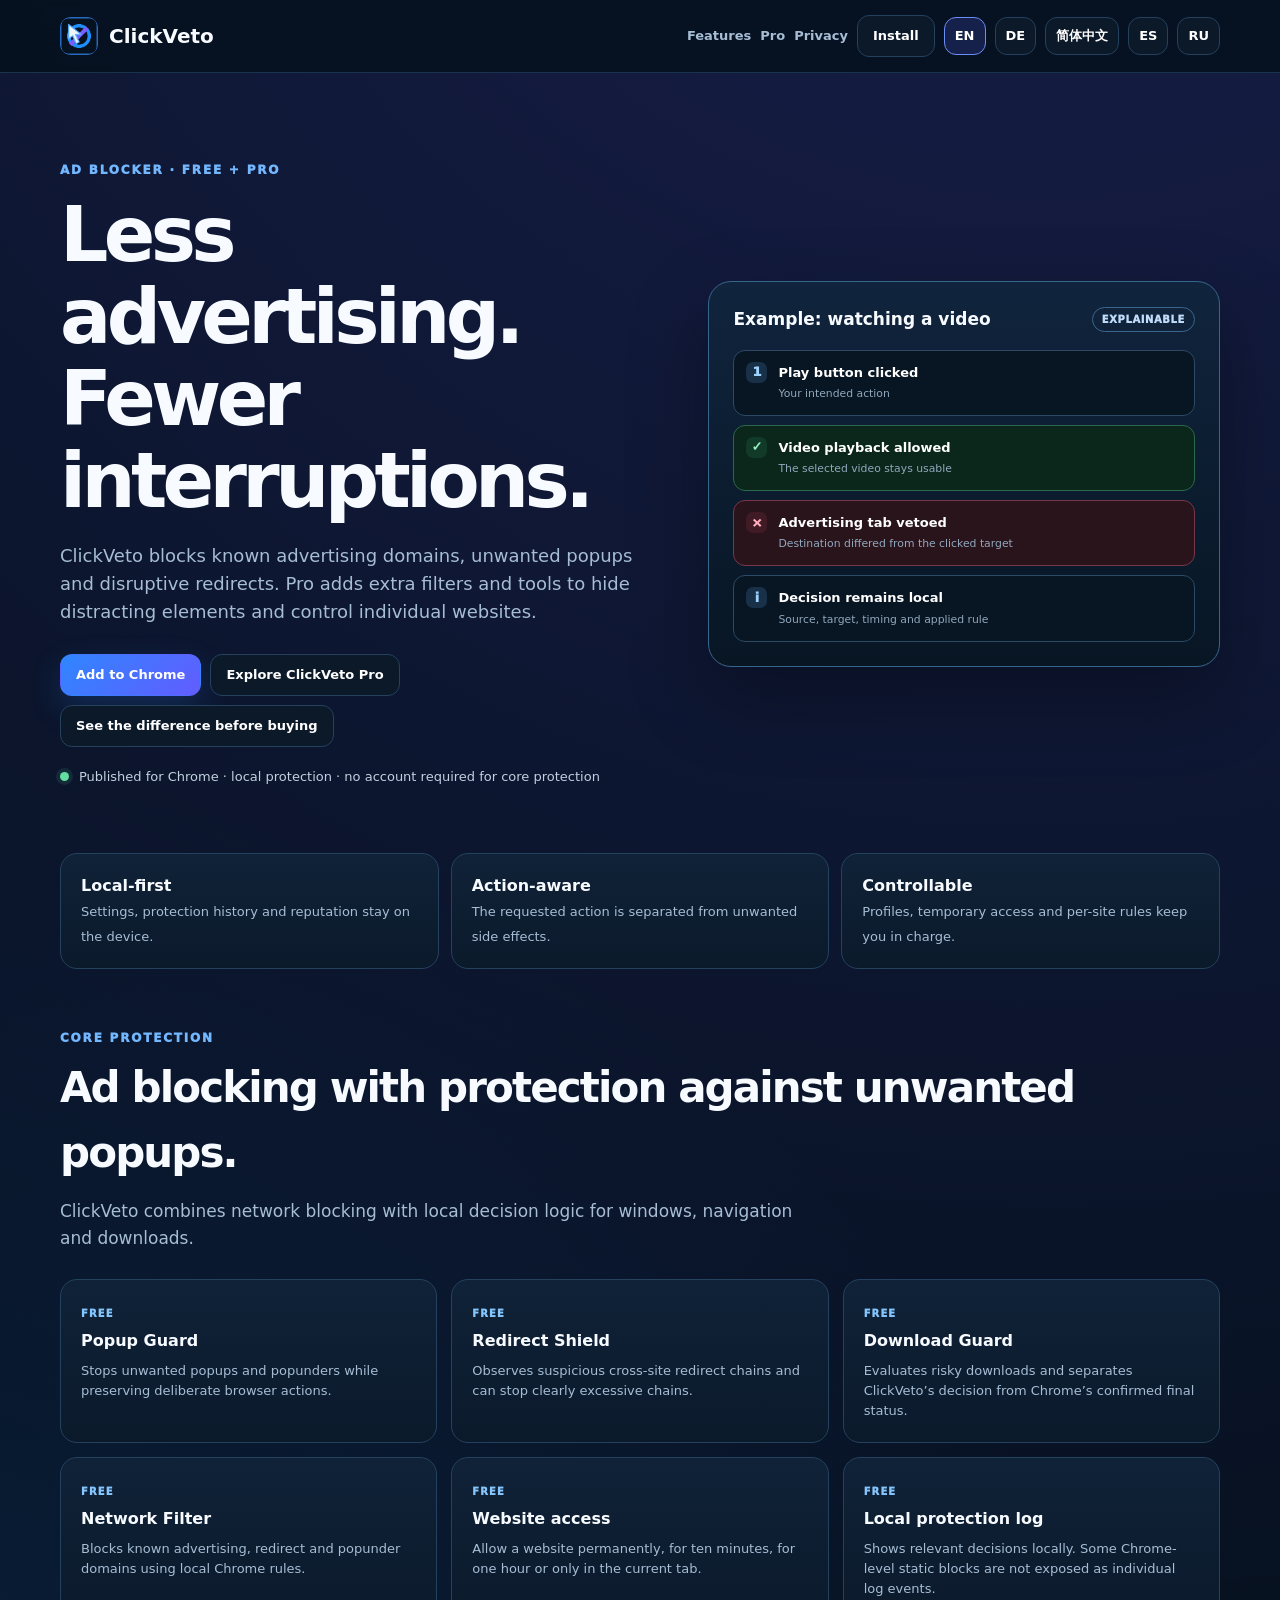
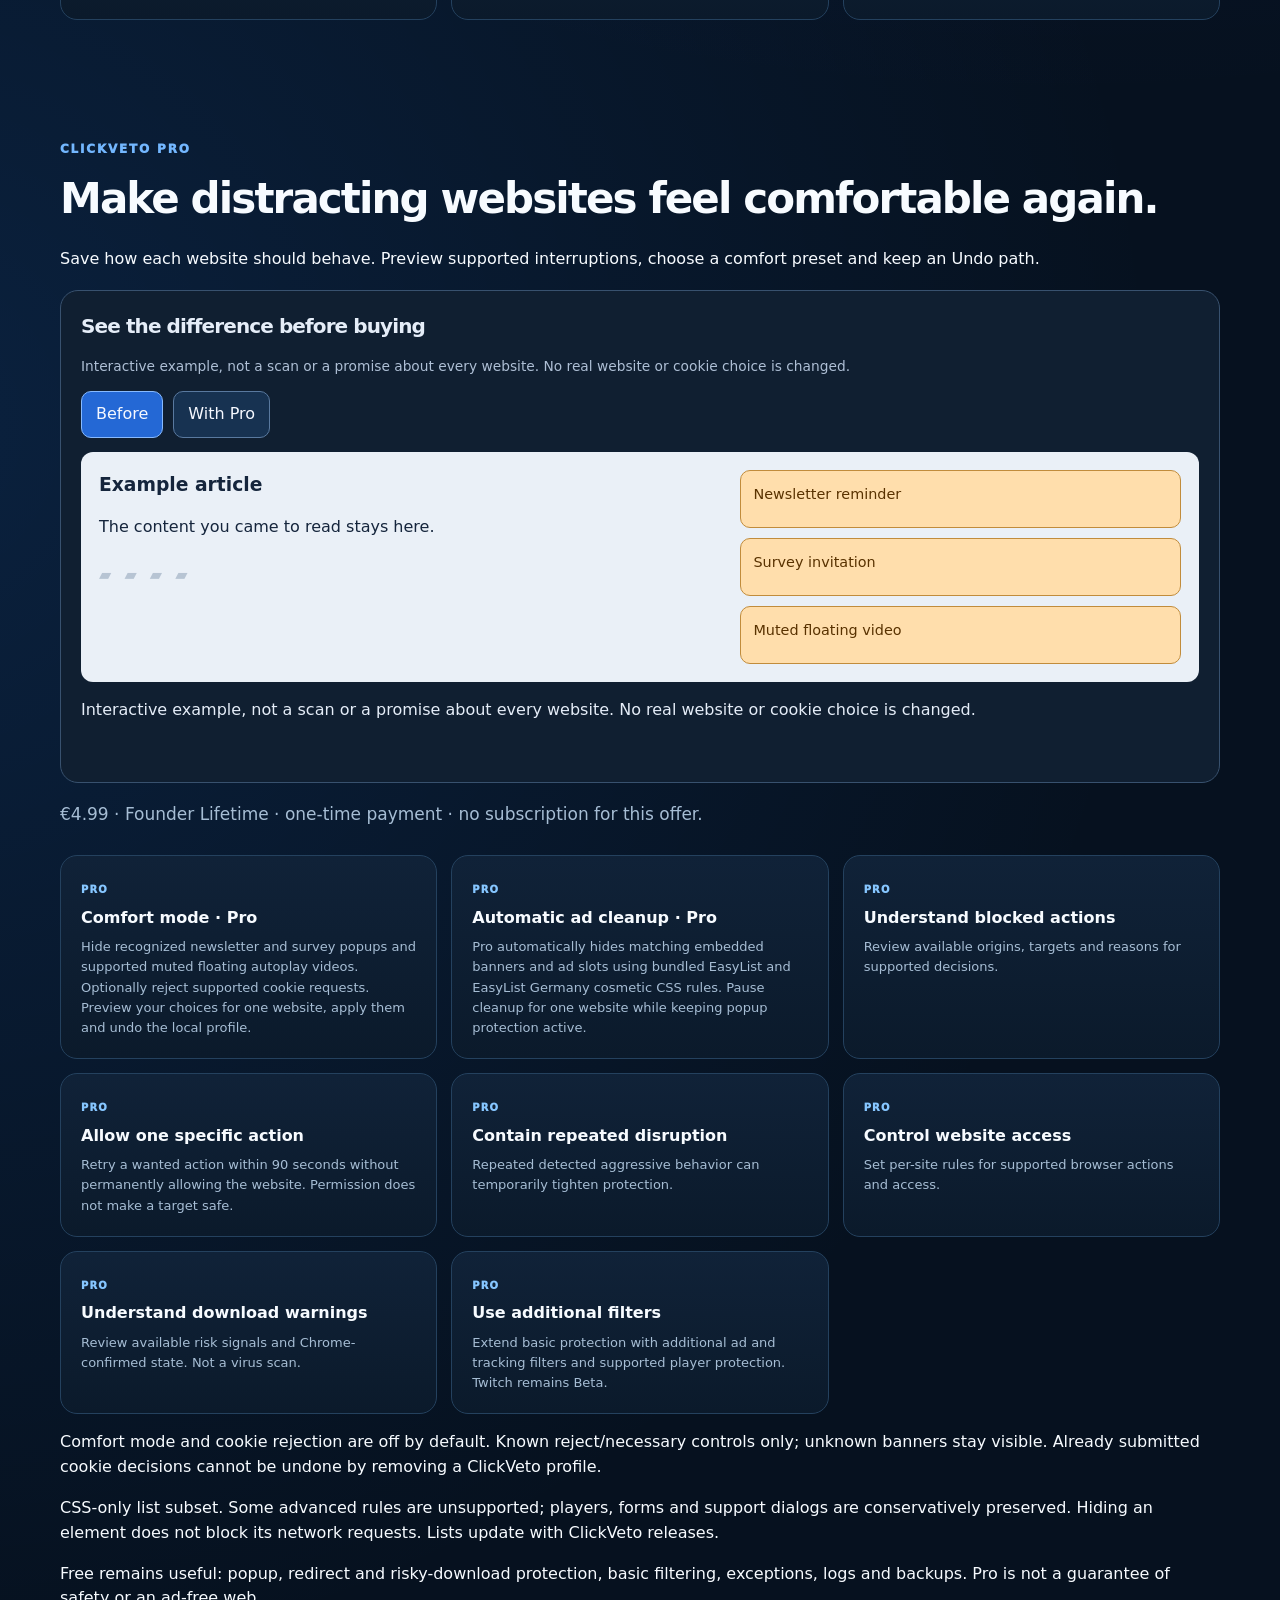
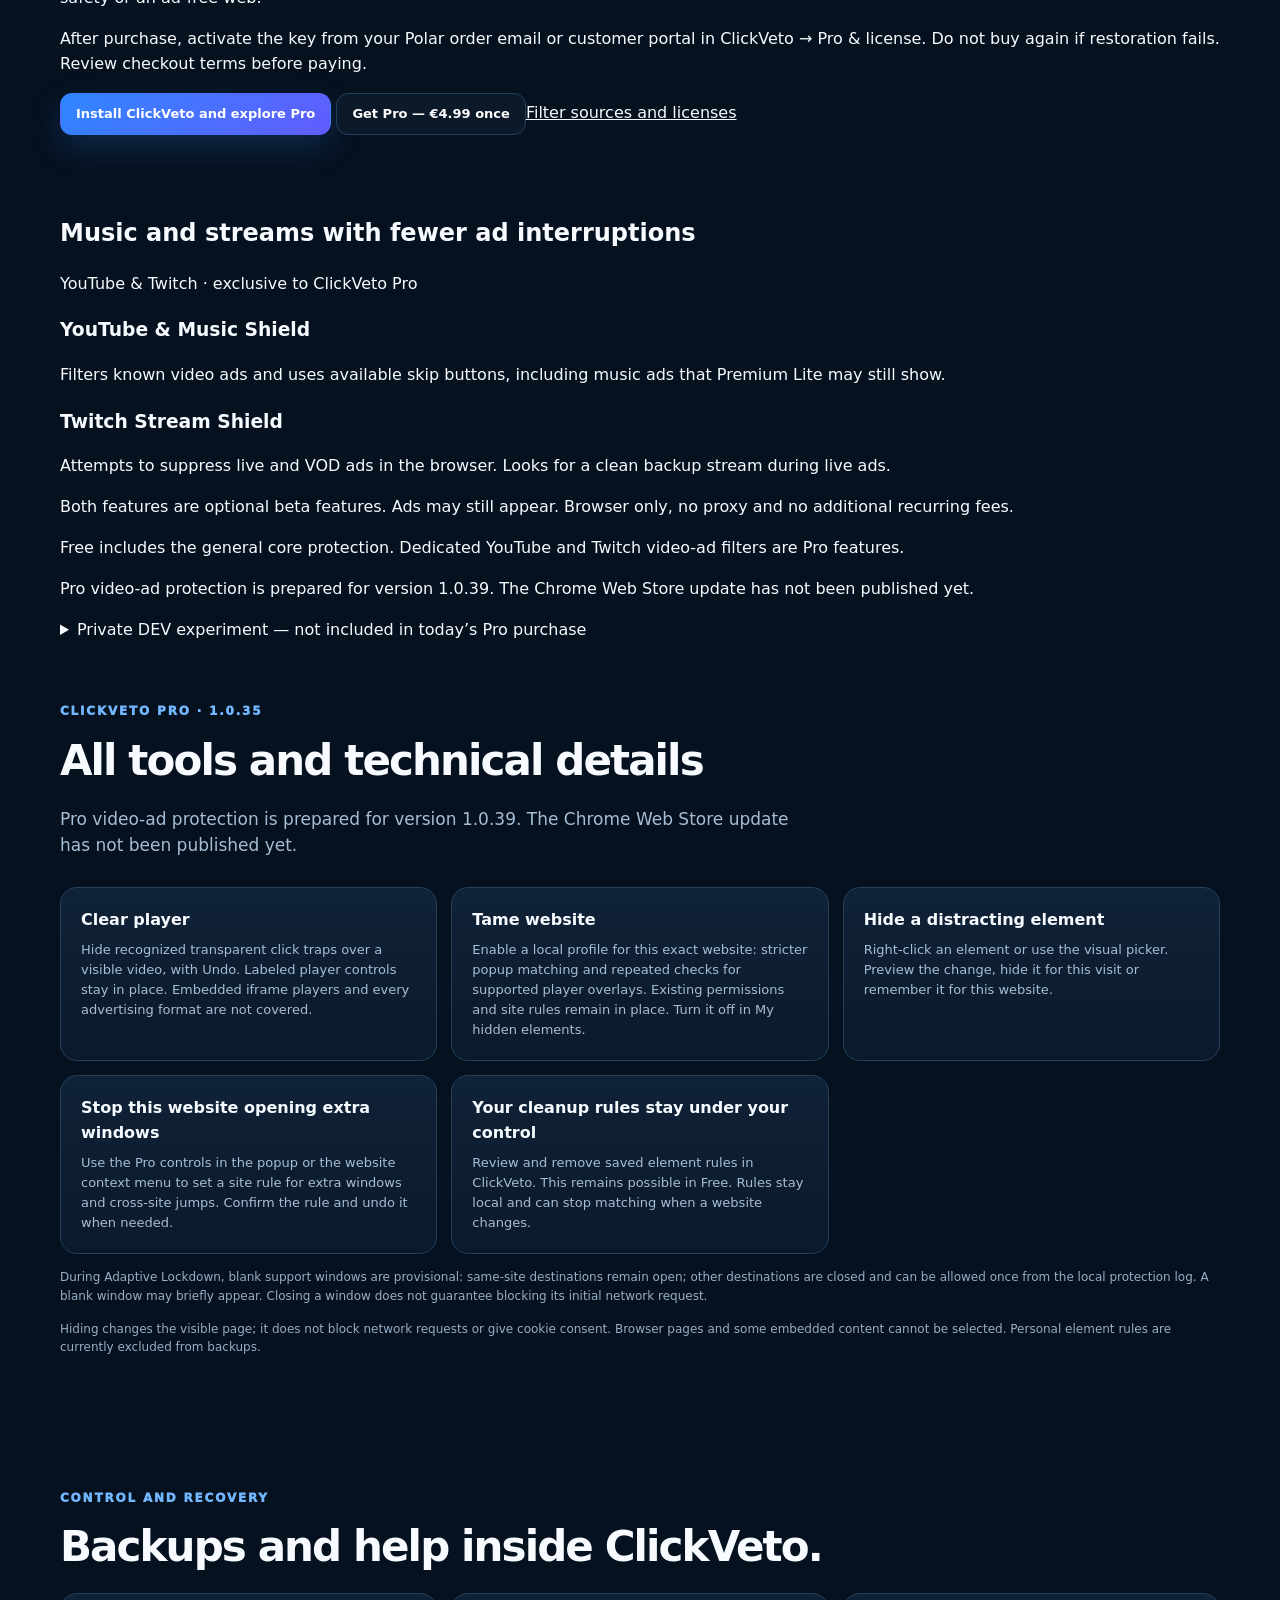
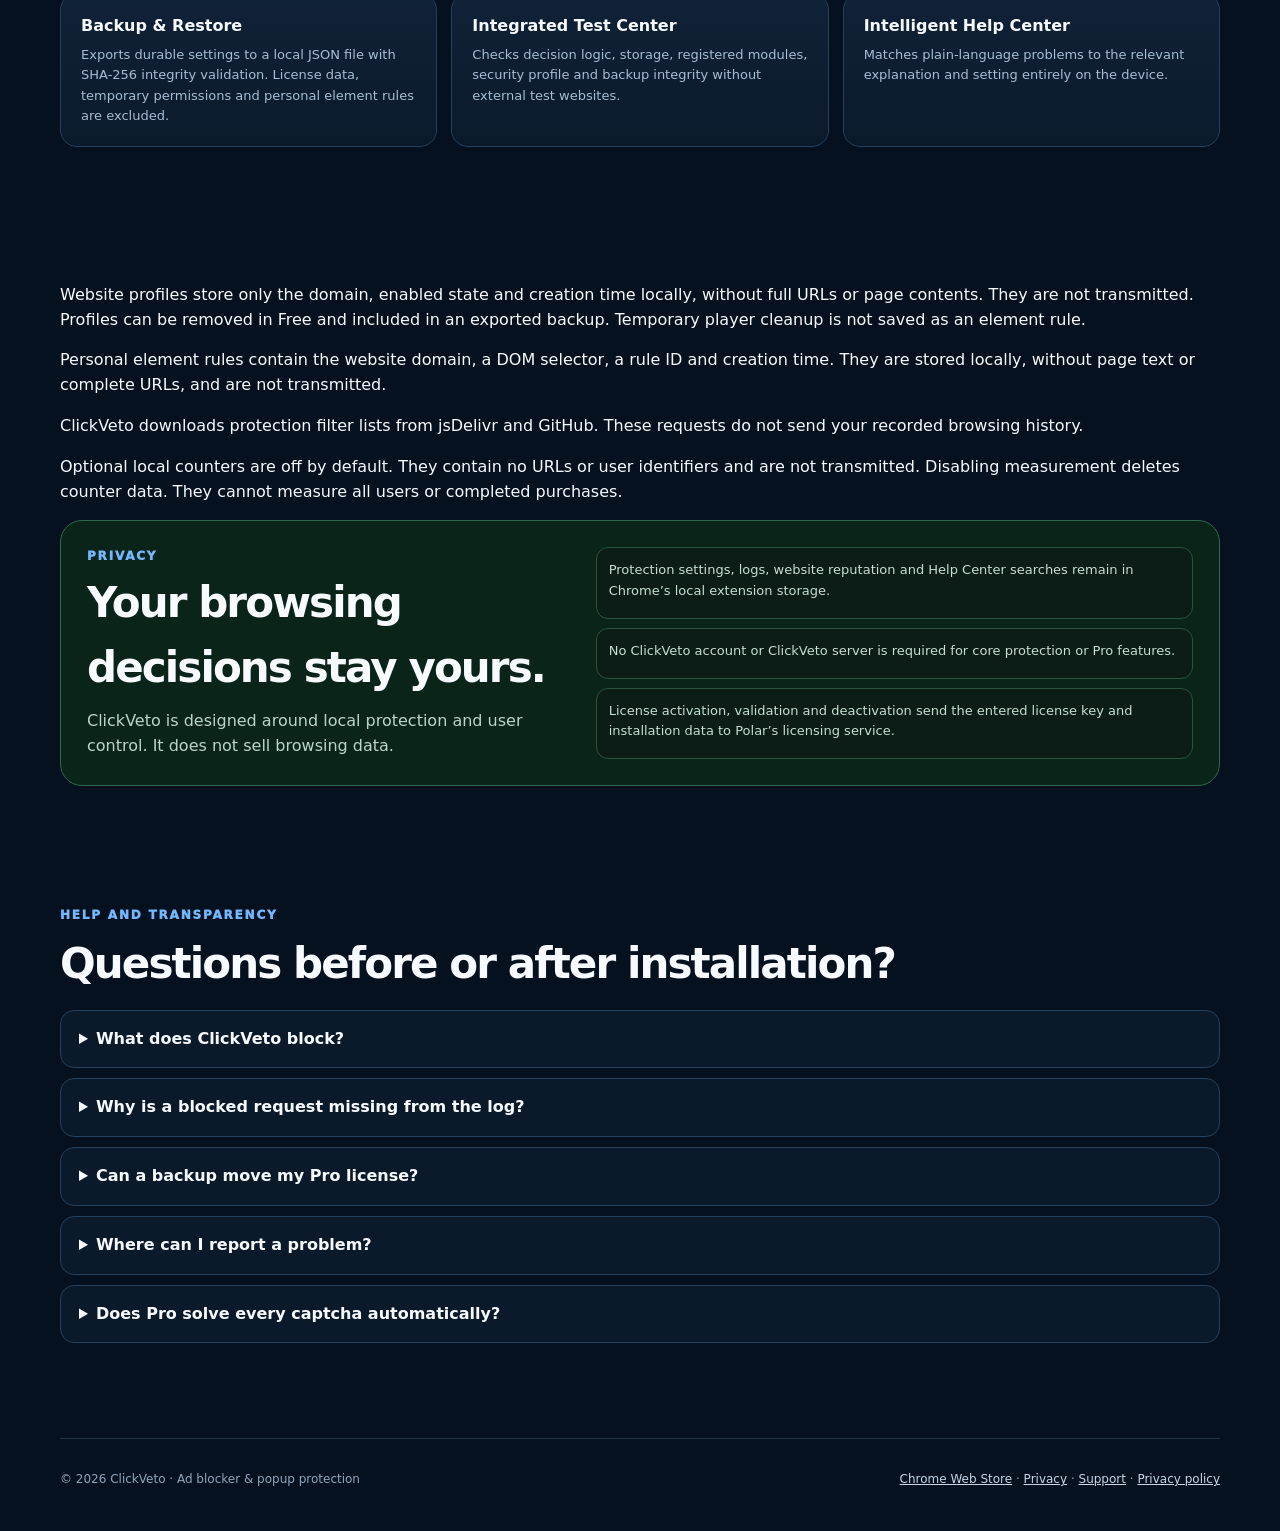
==== commit ac96073f: "Publish Pro video shield preview and updated privacy disclosures" ====
--- a/index.html
+++ b/index.html
@@ -7,57 +7,57 @@
 <style>
 :root{color-scheme:dark;--bg:#06111f;--p:#0b1a2b;--p2:#102238;--line:#24415e;--line2:#37668d;--text:#f7fbff;--muted:#a6bdd4;--blue:#2f86ff;--violet:#625cff;--good:#63dda0}*{box-sizing:border-box}html{scroll-behavior:smooth;scroll-padding-top:88px}body{margin:0;background:radial-gradient(circle at 82% -8%,#6354ff35,transparent 32%),radial-gradient(circle at -8% 32%,#2484ff24,transparent 28%),var(--bg);color:var(--text);font-family:Inter,ui-sans-serif,system-ui,-apple-system,"Segoe UI",sans-serif;line-height:1.55}a{color:inherit}.shell{width:min(1160px,calc(100% - 32px));margin:auto}.nav-wrap{position:sticky;top:0;z-index:20;border-bottom:1px solid #37668d66;background:#06111fe8;backdrop-filter:blur(18px)}.nav{min-height:72px;display:flex;align-items:center;justify-content:space-between;gap:20px}.brand{display:flex;align-items:center;gap:11px;font-size:20px;font-weight:900;text-decoration:none}.brand img{width:38px;height:38px;border-radius:11px}.nav-links,.actions{display:flex;align-items:center;gap:9px;flex-wrap:wrap}.nav-links>a:not(.btn){color:var(--muted);font-size:13px;font-weight:750;text-decoration:none}.nav-links>a:hover{color:#fff}.btn,.lang{display:inline-flex;align-items:center;justify-content:center;border:1px solid var(--line);border-radius:12px;background:#0b1929;color:#fff;padding:10px 15px;font:inherit;font-size:13px;font-weight:850;text-decoration:none;cursor:pointer}.btn:hover,.lang:hover{border-color:var(--line2);transform:translateY(-1px)}.btn.primary{border-color:transparent;background:linear-gradient(135deg,var(--blue),var(--violet));box-shadow:0 12px 32px #2f86ff33}.lang{padding:8px 10px}.lang.active{border-color:#6c8df5;background:#16214b}.hero{display:grid;grid-template-columns:1.08fr .92fr;gap:48px;align-items:center;padding:88px 0 66px}.eyebrow{color:#73b7ff;font-size:12px;font-weight:950;letter-spacing:.15em;text-transform:uppercase}.hero h1{max-width:760px;margin:14px 0 20px;font-size:clamp(45px,6.4vw,76px);line-height:.99;letter-spacing:-.061em}.hero p,.lead{color:var(--muted);font-size:18px;max-width:760px;margin:0}.hero .actions{margin-top:28px}.trustline{display:flex;align-items:flex-start;gap:10px;margin-top:20px;color:#c1d1df;font-size:13px}.dot{width:9px;height:9px;margin-top:5px;border-radius:50%;background:var(--good);box-shadow:0 0 0 4px #63dda01a}.hero-card{border:1px solid var(--line2);border-radius:23px;background:linear-gradient(180deg,#10243d,#081624);padding:24px;box-shadow:0 28px 80px #0005}.card-head{display:flex;justify-content:space-between;align-items:center;gap:12px;margin-bottom:17px}.card-head strong{font-size:17px}.pill{display:inline-flex;border:1px solid #3a668d;border-radius:999px;padding:4px 9px;color:#c0dcfa;font-size:10px;font-weight:950;letter-spacing:.06em}.event{position:relative;margin-top:9px;padding:12px 12px 12px 44px;border:1px solid #2c4a66;border-radius:12px;background:#081522;color:#c4d4e2;font-size:13px}.event:before{position:absolute;left:12px;top:11px;width:21px;height:21px;display:grid;place-items:center;border-radius:7px;background:#183149;color:#9ed2ff;font-weight:950}.event.click:before{content:"1"}.event.allow:before{content:"✓";background:#123a28;color:#98efc1}.event.block:before{content:"×";background:#401b25;color:#ffafba}.event.info:before{content:"i"}.event strong{display:block;color:#fff}.event.allow{border-color:#2c684c;background:#0b261a}.event.block{border-color:#77374a;background:#2a141c}.event small{color:#91a8bc}.section{padding:60px 0}.section h2{margin:7px 0 13px;font-size:clamp(31px,4vw,42px);letter-spacing:-.045em}.section .lead{font-size:17px;margin-bottom:28px}.strip,.grid,.pro-grid,.tools{display:grid;gap:14px}.strip{grid-template-columns:repeat(3,1fr);gap:12px}.stat,.feature,.tool{border:1px solid var(--line);border-radius:17px;background:linear-gradient(180deg,var(--p2),var(--p));padding:20px}.stat strong,.feature strong,.tool b{display:block}.stat span,.feature p,.tool p{color:var(--muted);font-size:13px}.feature .tag{display:inline-block;margin-bottom:8px;color:#86c6ff;font-size:10px;font-weight:950;letter-spacing:.11em;text-transform:uppercase}.feature p,.tool p{margin:7px 0 0}.grid,.pro-grid,.tools{grid-template-columns:repeat(3,1fr)}.pro-band{border:1px solid #5653a4;border-radius:24px;background:linear-gradient(135deg,#15183b,#0b1e31 62%);padding:29px}.pro-head{display:flex;justify-content:space-between;gap:24px;align-items:flex-start}.price{font-size:42px;font-weight:950;line-height:1;letter-spacing:-.045em}.price small{display:block;margin-top:8px;color:#b8c8d9;font-size:12px;letter-spacing:0}.pro-item{border:1px solid #364f73;border-radius:15px;background:#05101d94;padding:17px}.pro-item strong{display:block}.pro-item p{margin:5px 0 0;color:var(--muted);font-size:13px}.twitch{margin-top:14px;border:1px solid #5c579e;border-radius:18px;background:#121434b8;padding:21px}.twitch-top{display:flex;justify-content:space-between;gap:16px;align-items:center}.twitch h3{margin:0;font-size:20px}.twitch p{color:var(--muted);font-size:13px;margin:7px 0 0}.twitch ul{display:grid;grid-template-columns:repeat(3,1fr);gap:8px 28px;margin:17px 0 0;padding-left:19px;color:#cad6e3;font-size:13px}.note{margin-top:14px!important;color:#97aec4!important;font-size:12px!important}.privacy{display:grid;grid-template-columns:.9fr 1.1fr;gap:20px;border:1px solid #2e684d;border-radius:22px;background:#0b2419;padding:26px}.privacy h2{margin:4px 0 9px}.privacy p{margin:0;color:#b9d7c7}.privacy-list{display:grid;gap:9px}.privacy-list div{border:1px solid #28543f;border-radius:12px;background:#0b1d16;padding:12px;color:#c5dfd2;font-size:13px}.faq{display:grid;gap:10px}.faq details{border:1px solid var(--line);border-radius:14px;background:var(--p);padding:16px 18px}.faq summary{cursor:pointer;font-weight:850}.faq p{margin:10px 0 0;color:var(--muted);font-size:13px}.footer{margin-top:35px;border-top:1px solid #1d344b;padding:31px 0 42px;color:#8ea5bb;font-size:12px}.footer-row{display:flex;justify-content:space-between;gap:20px;flex-wrap:wrap}.footer a{color:#c4d6e8}.hidden{display:none!important}@media(max-width:930px){.hero{grid-template-columns:1fr}.hero-card{max-width:700px}.grid,.pro-grid{grid-template-columns:1fr 1fr}.privacy{grid-template-columns:1fr}.twitch ul{grid-template-columns:1fr 1fr}.nav-links>a:not(.btn){display:none}}@media(max-width:620px){.shell{width:min(100% - 22px,1160px)}.nav{padding:13px 0}.nav-links .btn{display:none}.hero{padding:55px 0 43px}.hero h1{font-size:44px}.hero p{font-size:16px}.section{padding:44px 0}.strip,.grid,.pro-grid,.tools,.twitch ul{grid-template-columns:1fr}.pro-head{display:block}.pro-head .actions{margin-top:18px}.footer-row{display:block}.footer-row span{display:block;margin-top:8px}}
 </style>
-<style>.checkout-return{margin-top:24px;border:1px solid #2e684d;border-radius:16px;background:#0b2419;padding:17px 20px;color:#c9e9d8}.checkout-return strong{display:block;color:#fff}.checkout-return p{margin:4px 0 0;font-size:14px}.nav{flex-wrap:wrap;padding:12px 0}.nav-links{min-width:0;max-width:100%}.lang:focus-visible,a:focus-visible,summary:focus-visible{outline:3px solid #9bc7ff;outline-offset:3px}.hero h1{line-height:1.08;overflow-wrap:anywhere}.hero>div,.hero-card,.feature,.tool{min-width:0}.card-head{flex-wrap:wrap}html[lang="zh-CN"] body{font-family:"Microsoft YaHei","PingFang SC","Noto Sans CJK SC",system-ui,sans-serif}html[lang="zh-CN"] .hero h1,html[lang="zh-CN"] .section h2{letter-spacing:0}html[lang="zh-CN"] .section h2{line-height:1.3}@media(max-width:620px){.hero h1{font-size:clamp(32px,9vw,44px)}.nav-links{width:100%;justify-content:flex-start}.nav{gap:9px}html{scroll-padding-top:130px}}</style><style>.local-captcha-feature{border-color:#6774cb;background:linear-gradient(145deg,#172849,#152035)}.local-captcha-feature .tag{color:#e1d9ff;background:#625cff35;white-space:normal}.captcha-details-link,.captcha-privacy-link{color:#c3d5ff;text-underline-offset:4px}.captcha-panel{padding:clamp(20px,4vw,42px);border:1px solid #5667af;border-radius:24px;background:radial-gradient(circle at 95% 0,#625cff35,transparent 55%),#0c1c30}.captcha-panel h2{max-width:800px}.captcha-availability{padding:14px 17px;border-left:3px solid #b5a2ff;background:#a38dff12;color:#dfd6ff;font-size:14px}.captcha-grid{display:grid;grid-template-columns:repeat(3,minmax(0,1fr));gap:18px;margin:24px 0}.captcha-capability{padding:20px;border:1px solid #344b70;border-radius:16px;background:#08162588;min-width:0}.captcha-panel h3{margin:0 0 10px;font-size:17px}.captcha-panel p,.captcha-panel li{overflow-wrap:anywhere}.captcha-capability p,.captcha-limits p,.captcha-data{color:#b8cce3;font-size:14px;margin:0}.captcha-limits{border-top:1px solid #344b70;padding-top:22px}.captcha-how{margin:24px 0;border:1px solid #344b70;border-radius:12px;padding:15px 18px}.captcha-how summary{cursor:pointer;font-weight:700}.captcha-how ol{padding-left:22px;color:#b8cce3}.captcha-data{margin-bottom:10px}@media(max-width:760px){.captcha-grid{grid-template-columns:1fr}.captcha-panel{border-radius:18px}.captcha-capability{padding:17px}}</style></head><body>
+<style>.checkout-return{margin-top:24px;border:1px solid #2e684d;border-radius:16px;background:#0b2419;padding:17px 20px;color:#c9e9d8}.checkout-return strong{display:block;color:#fff}.checkout-return p{margin:4px 0 0;font-size:14px}.nav{flex-wrap:wrap;padding:12px 0}.nav-links{min-width:0;max-width:100%}.lang:focus-visible,a:focus-visible,summary:focus-visible{outline:3px solid #9bc7ff;outline-offset:3px}.hero h1{line-height:1.08;overflow-wrap:anywhere}.hero>div,.hero-card,.feature,.tool{min-width:0}.card-head{flex-wrap:wrap}html[lang="zh-CN"] body{font-family:"Microsoft YaHei","PingFang SC","Noto Sans CJK SC",system-ui,sans-serif}html[lang="zh-CN"] .hero h1,html[lang="zh-CN"] .section h2{letter-spacing:0}html[lang="zh-CN"] .section h2{line-height:1.3}@media(max-width:620px){.hero h1{font-size:clamp(32px,9vw,44px)}.nav-links{width:100%;justify-content:flex-start}.nav{gap:9px}html{scroll-padding-top:130px}}</style><style>.local-captcha-feature{border-color:#6774cb;background:linear-gradient(145deg,#172849,#152035)}.local-captcha-feature .tag{color:#e1d9ff;background:#625cff35;white-space:normal}.captcha-details-link,.captcha-privacy-link{color:#c3d5ff;text-underline-offset:4px}.captcha-panel{padding:clamp(20px,4vw,42px);border:1px solid #5667af;border-radius:24px;background:radial-gradient(circle at 95% 0,#625cff35,transparent 55%),#0c1c30}.captcha-panel h2{max-width:800px}.captcha-availability{padding:14px 17px;border-left:3px solid #b5a2ff;background:#a38dff12;color:#dfd6ff;font-size:14px}.captcha-grid{display:grid;grid-template-columns:repeat(3,minmax(0,1fr));gap:18px;margin:24px 0}.captcha-capability{padding:20px;border:1px solid #344b70;border-radius:16px;background:#08162588;min-width:0}.captcha-panel h3{margin:0 0 10px;font-size:17px}.captcha-panel p,.captcha-panel li{overflow-wrap:anywhere}.captcha-capability p,.captcha-limits p,.captcha-data{color:#b8cce3;font-size:14px;margin:0}.captcha-limits{border-top:1px solid #344b70;padding-top:22px}.captcha-how{margin:24px 0;border:1px solid #344b70;border-radius:12px;padding:15px 18px}.captcha-how summary{cursor:pointer;font-weight:700}.captcha-how ol{padding-left:22px;color:#b8cce3}.captcha-data{margin-bottom:10px}@media(max-width:760px){.captcha-grid{grid-template-columns:1fr}.captcha-panel{border-radius:18px}.captcha-capability{padding:17px}}</style><link rel="stylesheet" href="pro_value.css"></head><body>
 <div class="nav-wrap"><nav class="nav shell" aria-label="Primary navigation"><a class="brand" href="#top"><img src="icon128.png" alt=""><span>ClickVeto</span></a><div class="nav-links"><a href="#features" data-en="Features" data-de="Funktionen"><span data-site-copy="Features">Features</span></a><a href="#pro">Pro</a><a href="#privacy" id="navPrivacy" data-en="Privacy" data-de="Datenschutz"><span data-site-copy="Privacy">Privacy</span></a><a class="btn" href="https://chromewebstore.google.com/detail/clickveto/iajadlmijkdhofafpeefnailnopnamee" target="_blank" rel="noreferrer" data-en="Install" data-de="Installieren"><span data-site-copy="Install">Install</span></a><button class="lang active" id="enBtn" type="button" aria-pressed="true" data-language="en" aria-label="English">EN</button><button class="lang" id="deBtn" type="button" aria-pressed="false" data-language="de" aria-label="Deutsch">DE</button><button class="lang" id="zhBtn" type="button" data-language="zh" aria-pressed="false" aria-label="简体中文">简体中文</button><button class="lang" id="esBtn" type="button" data-language="es" aria-pressed="false" aria-label="Español">ES</button><button class="lang" id="ruBtn" type="button" data-language="ru" aria-pressed="false" aria-label="Русский">RU</button></div></nav></div>
 <div class="shell" id="top">
 <main id="en"><aside class="checkout-return hidden" role="status"><strong>Back from checkout</strong><p>If your payment was completed, activate the license key from your Polar email or customer portal in ClickVeto. This page does not verify payment.</p></aside>
-<section class="hero"><div><div class="eyebrow">Ad blocker · Free + Pro</div><h1>Less advertising. Fewer interruptions.</h1><p>ClickVeto blocks known advertising domains, unwanted popups and disruptive redirects. Pro adds extra filters and tools to hide distracting elements and control individual websites.</p><div class="actions"><a class="btn primary" href="https://chromewebstore.google.com/detail/clickveto/iajadlmijkdhofafpeefnailnopnamee" target="_blank" rel="noreferrer">Add to Chrome</a><a class="btn" href="#pro">Explore ClickVeto Pro</a></div><div class="trustline"><span class="dot"></span><span>Published for Chrome · local protection · no account required for core protection</span></div></div><aside class="hero-card" aria-label="Example ClickVeto decision"><div class="card-head"><strong>Example: watching a video</strong><span class="pill">EXPLAINABLE</span></div><div class="event click"><strong>Play button clicked</strong><small>Your intended action</small></div><div class="event allow"><strong>Video playback allowed</strong><small>The selected video stays usable</small></div><div class="event block"><strong>Advertising tab vetoed</strong><small>Destination differed from the clicked target</small></div><div class="event info"><strong>Decision remains local</strong><small>Source, target, timing and applied rule</small></div></aside></section>
+<section class="hero"><div><div class="eyebrow">Ad blocker · Free + Pro</div><h1>Less advertising. Fewer interruptions.</h1><p>ClickVeto blocks known advertising domains, unwanted popups and disruptive redirects. Pro adds extra filters and tools to hide distracting elements and control individual websites.</p><div class="actions"><a class="btn primary" href="https://chromewebstore.google.com/detail/clickveto/iajadlmijkdhofafpeefnailnopnamee" target="_blank" rel="noreferrer">Add to Chrome</a><a class="btn" href="#pro">Explore ClickVeto Pro</a><a href="#pro-demo-en" class="btn secondary">See the difference before buying</a></div><div class="trustline"><span class="dot"></span><span>Published for Chrome · local protection · no account required for core protection</span></div></div><aside class="hero-card" aria-label="Example ClickVeto decision"><div class="card-head"><strong>Example: watching a video</strong><span class="pill">EXPLAINABLE</span></div><div class="event click"><strong>Play button clicked</strong><small>Your intended action</small></div><div class="event allow"><strong>Video playback allowed</strong><small>The selected video stays usable</small></div><div class="event block"><strong>Advertising tab vetoed</strong><small>Destination differed from the clicked target</small></div><div class="event info"><strong>Decision remains local</strong><small>Source, target, timing and applied rule</small></div></aside></section>
 <section class="strip"><div class="stat"><strong>Local-first</strong><span>Settings, protection history and reputation stay on the device.</span></div><div class="stat"><strong>Action-aware</strong><span>The requested action is separated from unwanted side effects.</span></div><div class="stat"><strong>Controllable</strong><span>Profiles, temporary access and per-site rules keep you in charge.</span></div></section>
 <section class="section" id="features"><div class="eyebrow">Core protection</div><h2>Ad blocking with protection against unwanted popups.</h2><p class="lead">ClickVeto combines network blocking with local decision logic for windows, navigation and downloads.</p><div class="grid">
 <article class="feature"><span class="tag">Free</span><strong>Popup Guard</strong><p>Stops unwanted popups and popunders while preserving deliberate browser actions.</p></article><article class="feature"><span class="tag">Free</span><strong>Redirect Shield</strong><p>Observes suspicious cross-site redirect chains and can stop clearly excessive chains.</p></article><article class="feature"><span class="tag">Free</span><strong>Download Guard</strong><p>Evaluates risky downloads and separates ClickVeto’s decision from Chrome’s confirmed final status.</p></article><article class="feature"><span class="tag">Free</span><strong>Network Filter</strong><p>Blocks known advertising, redirect and popunder domains using local Chrome rules.</p></article><article class="feature"><span class="tag">Free</span><strong>Website access</strong><p>Allow a website permanently, for ten minutes, for one hour or only in the current tab.</p></article><article class="feature"><span class="tag">Free</span><strong>Local protection log</strong><p>Shows relevant decisions locally. Some Chrome-level static blocks are not exposed as individual log events.</p></article></div></section>
-<section class="section" id="pro"><div class="eyebrow">ClickVeto Pro</div><h2>Pro tidies pages automatically and gives you control over disruptive websites.</h2><p class="lead">€4.99 · Founder Lifetime · one-time payment · no subscription for this offer.</p><div class="grid"><article class="feature comfort-mode-feature"><span class="tag">Pro</span><strong>Comfort mode · Pro</strong><p>Hide recognized newsletter and survey popups and supported muted floating autoplay videos. Optionally reject supported cookie requests. Preview your choices for one website, apply them and undo the local profile.</p></article><article class="feature cosmetic-feature"><span class="tag">Pro</span><strong>Automatic ad cleanup · Pro</strong><p>Pro automatically hides matching embedded banners and ad slots using bundled EasyList and EasyList Germany cosmetic CSS rules. Pause cleanup for one website while keeping popup protection active.</p></article><article class="feature"><span class="tag">Pro</span><strong>Understand blocked actions</strong><p>Review available origins, targets and reasons for supported decisions.</p></article><article class="feature"><span class="tag">Pro</span><strong>Allow one specific action</strong><p>Retry a wanted action within 90 seconds without permanently allowing the website. Permission does not make a target safe.</p></article><article class="feature"><span class="tag">Pro</span><strong>Contain repeated disruption</strong><p>Repeated detected aggressive behavior can temporarily tighten protection.</p></article><article class="feature"><span class="tag">Pro</span><strong>Control website access</strong><p>Set per-site rules for supported browser actions and access.</p></article><article class="feature"><span class="tag">Pro</span><strong>Understand download warnings</strong><p>Review available risk signals and Chrome-confirmed state. Not a virus scan.</p></article><article class="feature"><span class="tag">Pro</span><strong>Use additional filters</strong><p>Extend basic protection with additional ad and tracking filters and supported player protection. Twitch remains Beta.</p></article><article class="feature local-captcha-feature"><span class="tag">Pro preview · 1.0.37</span><strong>Local captcha help</strong><p>Less typing for supported simple challenges. Recognition runs on your device, without a paid solving service.</p><a class="captcha-details-link" href="#captcha">See the experimental feature</a></article></div><p class="comfort-mode-note muted">Comfort mode and cookie rejection are off by default. Known reject/necessary controls only; unknown banners stay visible. Already submitted cookie decisions cannot be undone by removing a ClickVeto profile.</p><p class="muted">CSS-only list subset. Some advanced rules are unsupported; players, forms and support dialogs are conservatively preserved. Hiding an element does not block its network requests. Lists update with ClickVeto releases.</p><p>Free remains useful: popup, redirect and risky-download protection, basic filtering, exceptions, logs and backups. Pro is not a guarantee of safety or an ad-free web.</p><p>After purchase, activate the key from your Polar order email or customer portal in ClickVeto → Pro &amp; license. Do not buy again if restoration fails. Review checkout terms before paying.</p><a class="btn primary" href="https://chromewebstore.google.com/detail/clickveto/iajadlmijkdhofafpeefnailnopnamee" target="_blank" rel="noreferrer">Install ClickVeto and explore Pro</a> <a class="btn" href="https://buy.polar.sh/polar_cl_rQXmMxUcKgCrd6oTK952iHx83fKup8tin0EIN38O3bh" target="_blank" rel="noreferrer">Get Pro — €4.99 once</a><a href="filter-licenses.html">Filter sources and licenses</a></section><section class="section captcha-preview" id="captcha" aria-labelledby="captcha-title"><div class="captcha-panel"><div class="eyebrow">Optional Pro assistance</div><h2 id="captcha-title">A little help with simple captchas. On your device.</h2><p class="lead">Let ClickVeto assist with supported text, arithmetic and image tasks. Enable it only on websites you choose; check the result yourself.</p><p class="captcha-availability">Preview in the local 1.0.37 test build. Not included in the currently published Store version; independent review and publication approval are pending.</p><div class="captcha-grid"><article class="captcha-capability"><h3>Text and arithmetic</h3><p>Can fill an empty captcha field when a supported text or simple calculation is recognized with sufficient confidence. Existing input stays untouched.</p></article><article class="captcha-capability"><h3>Selected image categories</h3><p>Can help select supported image tiles when recognition is sufficiently clear. This is not a universal picture-puzzle solver.</p></article><article class="captcha-capability"><h3>Local, without per-solve fees</h3><p>The recognition models are bundled with ClickVeto. No paid solving service or separate provider account is needed.</p></article></div><div class="captcha-limits"><h3>What it cannot promise</h3><p>No guaranteed solution for reCAPTCHA, Cloudflare or hCaptcha. A checkbox attempt does not confirm that a provider accepted the challenge. Uncertain or unsupported tasks remain yours to complete. ClickVeto itself does not submit forms or final verification buttons.</p></div><details class="captcha-how"><summary>How to enable it in the test build</summary><ol><li>Activate Pro or the private DEV Pro preview.</li><li>Open Local captcha help in ClickVeto and switch it on.</li><li>Explicitly allow the individual website. The helper stays off everywhere else.</li></ol></details><p class="captcha-data">Captcha recognition runs locally. If the original image cannot be read from the page, it may be retrieved from the original website/provider without cookies or referrer. No image is sent to a solving service.</p><a class="captcha-privacy-link" href="privacy.html?lang=en#captcha-local-privacy-en">Read the data details</a></div></section>
-<section class="section new-pro-tools" id="tools-en"><div class="eyebrow">ClickVeto Pro · 1.0.35</div><h2>Pro tools in version 1.0.35</h2><p class="lead release-status">Version 1.0.35 is available in the Chrome Web Store. Published on 15 October 2026. Update ClickVeto to use the current tools.</p><div class="tools"><article class="tool"><b>Clear player</b><p>Hide recognized transparent click traps over a visible video, with Undo. Labeled player controls stay in place. Embedded iframe players and every advertising format are not covered.</p></article><article class="tool"><b>Tame website</b><p>Enable a local profile for this exact website: stricter popup matching and repeated checks for supported player overlays. Existing permissions and site rules remain in place. Turn it off in My hidden elements.</p></article><article class="tool"><b>Hide a distracting element</b><p>Right-click an element or use the visual picker. Preview the change, hide it for this visit or remember it for this website.</p></article><article class="tool"><b>Stop this website opening extra windows</b><p>Use the Pro controls in the popup or the website context menu to set a site rule for extra windows and cross-site jumps. Confirm the rule and undo it when needed.</p></article><article class="tool"><b>Your cleanup rules stay under your control</b><p>Review and remove saved element rules in ClickVeto. This remains possible in Free. Rules stay local and can stop matching when a website changes.</p></article></div><p class="note bootstrap-policy">During Adaptive Lockdown, blank support windows are provisional: same-site destinations remain open; other destinations are closed and can be allowed once from the local protection log. A blank window may briefly appear. Closing a window does not guarantee blocking its initial network request.</p><p class="note">Hiding changes the visible page; it does not block network requests or give cookie consent. Browser pages and some embedded content cannot be selected. Personal element rules are currently excluded from backups.</p></section>
+<section class="section" id="pro"><div class="eyebrow">ClickVeto Pro</div><h2>Make distracting websites feel comfortable again.</h2><p>Save how each website should behave. Preview supported interruptions, choose a comfort preset and keep an Undo path.</p><div class="cv-website-demo" id="pro-demo-en" data-demo-language="en"></div><p class="lead">€4.99 · Founder Lifetime · one-time payment · no subscription for this offer.</p><div class="grid"><article class="feature comfort-mode-feature"><span class="tag">Pro</span><strong>Comfort mode · Pro</strong><p>Hide recognized newsletter and survey popups and supported muted floating autoplay videos. Optionally reject supported cookie requests. Preview your choices for one website, apply them and undo the local profile.</p></article><article class="feature cosmetic-feature"><span class="tag">Pro</span><strong>Automatic ad cleanup · Pro</strong><p>Pro automatically hides matching embedded banners and ad slots using bundled EasyList and EasyList Germany cosmetic CSS rules. Pause cleanup for one website while keeping popup protection active.</p></article><article class="feature"><span class="tag">Pro</span><strong>Understand blocked actions</strong><p>Review available origins, targets and reasons for supported decisions.</p></article><article class="feature"><span class="tag">Pro</span><strong>Allow one specific action</strong><p>Retry a wanted action within 90 seconds without permanently allowing the website. Permission does not make a target safe.</p></article><article class="feature"><span class="tag">Pro</span><strong>Contain repeated disruption</strong><p>Repeated detected aggressive behavior can temporarily tighten protection.</p></article><article class="feature"><span class="tag">Pro</span><strong>Control website access</strong><p>Set per-site rules for supported browser actions and access.</p></article><article class="feature"><span class="tag">Pro</span><strong>Understand download warnings</strong><p>Review available risk signals and Chrome-confirmed state. Not a virus scan.</p></article><article class="feature"><span class="tag">Pro</span><strong>Use additional filters</strong><p>Extend basic protection with additional ad and tracking filters and supported player protection. Twitch remains Beta.</p></article></div><p class="comfort-mode-note muted">Comfort mode and cookie rejection are off by default. Known reject/necessary controls only; unknown banners stay visible. Already submitted cookie decisions cannot be undone by removing a ClickVeto profile.</p><p class="muted">CSS-only list subset. Some advanced rules are unsupported; players, forms and support dialogs are conservatively preserved. Hiding an element does not block its network requests. Lists update with ClickVeto releases.</p><p>Free remains useful: popup, redirect and risky-download protection, basic filtering, exceptions, logs and backups. Pro is not a guarantee of safety or an ad-free web.</p><p>After purchase, activate the key from your Polar order email or customer portal in ClickVeto → Pro &amp; license. Do not buy again if restoration fails. Review checkout terms before paying.</p><a class="btn primary" href="https://chromewebstore.google.com/detail/clickveto/iajadlmijkdhofafpeefnailnopnamee" target="_blank" rel="noreferrer">Install ClickVeto and explore Pro</a> <a class="btn" href="https://buy.polar.sh/polar_cl_rQXmMxUcKgCrd6oTK952iHx83fKup8tin0EIN38O3bh" target="_blank" rel="noreferrer">Get Pro — €4.99 once</a><a href="filter-licenses.html">Filter sources and licenses</a></section><section class="card new-pro-tools" id="video-shields-en"><h2>Music and streams with fewer ad interruptions</h2><p>YouTube &amp; Twitch · exclusive to ClickVeto Pro</p><h3>YouTube &amp; Music Shield</h3><p>Filters known video ads and uses available skip buttons, including music ads that Premium Lite may still show.</p><h3>Twitch Stream Shield</h3><p>Attempts to suppress live and VOD ads in the browser. Looks for a clean backup stream during live ads.</p><p>Both features are optional beta features. Ads may still appear. Browser only, no proxy and no additional recurring fees.</p><p>Free includes the general core protection. Dedicated YouTube and Twitch video-ad filters are Pro features.</p><p class="release-status">Pro video-ad protection is prepared for version 1.0.39. The Chrome Web Store update has not been published yet.</p></section><details class="cv-private-preview"><summary>Private DEV experiment — not included in today’s Pro purchase</summary><section class="section captcha-preview" id="captcha" aria-labelledby="captcha-title"><h2 id="captcha-title">A little help with simple captchas. On your device.</h2><p class="lead">Private DEV 1.0.37.6 is an experimental local text/calculation aid. No universal solver, no proven provider acceptance, Auto off by default. Not included in the published Store extension.</p><a class="captcha-privacy-link" href="privacy.html?lang=en#captcha-local-privacy-en">Read the data details</a></section></details>
+<section class="section new-pro-tools" id="tools-en"><div class="eyebrow">ClickVeto Pro · 1.0.35</div><h2>All tools and technical details</h2><p class="lead release-status">Pro video-ad protection is prepared for version 1.0.39. The Chrome Web Store update has not been published yet.</p><div class="tools"><article class="tool"><b>Clear player</b><p>Hide recognized transparent click traps over a visible video, with Undo. Labeled player controls stay in place. Embedded iframe players and every advertising format are not covered.</p></article><article class="tool"><b>Tame website</b><p>Enable a local profile for this exact website: stricter popup matching and repeated checks for supported player overlays. Existing permissions and site rules remain in place. Turn it off in My hidden elements.</p></article><article class="tool"><b>Hide a distracting element</b><p>Right-click an element or use the visual picker. Preview the change, hide it for this visit or remember it for this website.</p></article><article class="tool"><b>Stop this website opening extra windows</b><p>Use the Pro controls in the popup or the website context menu to set a site rule for extra windows and cross-site jumps. Confirm the rule and undo it when needed.</p></article><article class="tool"><b>Your cleanup rules stay under your control</b><p>Review and remove saved element rules in ClickVeto. This remains possible in Free. Rules stay local and can stop matching when a website changes.</p></article></div><p class="note bootstrap-policy">During Adaptive Lockdown, blank support windows are provisional: same-site destinations remain open; other destinations are closed and can be allowed once from the local protection log. A blank window may briefly appear. Closing a window does not guarantee blocking its initial network request.</p><p class="note">Hiding changes the visible page; it does not block network requests or give cookie consent. Browser pages and some embedded content cannot be selected. Personal element rules are currently excluded from backups.</p></section>
 <section class="section"><div class="eyebrow">Control and recovery</div><h2>Backups and help inside ClickVeto.</h2><div class="tools"><article class="tool"><b>Backup &amp; Restore</b><p>Exports durable settings to a local JSON file with SHA-256 integrity validation. License data, temporary permissions and personal element rules are excluded.</p></article><article class="tool"><b>Integrated Test Center</b><p>Checks decision logic, storage, registered modules, security profile and backup integrity without external test websites.</p></article><article class="tool"><b>Intelligent Help Center</b><p>Matches plain-language problems to the relevant explanation and setting entirely on the device.</p></article></div></section>
 <section class="section" id="privacy"><p class="website-profile-privacy">Website profiles store only the domain, enabled state and creation time locally, without full URLs or page contents. They are not transmitted. Profiles can be removed in Free and included in an exported backup. Temporary player cleanup is not saved as an element rule.</p><p class="element-rule-privacy">Personal element rules contain the website domain, a DOM selector, a rule ID and creation time. They are stored locally, without page text or complete URLs, and are not transmitted.</p><p>ClickVeto downloads protection filter lists from jsDelivr and GitHub. These requests do not send your recorded browsing history.</p><p>Optional local counters are off by default. They contain no URLs or user identifiers and are not transmitted. Disabling measurement deletes counter data. They cannot measure all users or completed purchases.</p><div class="privacy"><div><div class="eyebrow">Privacy</div><h2>Your browsing decisions stay yours.</h2><p>ClickVeto is designed around local protection and user control. It does not sell browsing data.</p></div><div class="privacy-list"><div>Protection settings, logs, website reputation and Help Center searches remain in Chrome’s local extension storage.</div><div>No ClickVeto account or ClickVeto server is required for core protection or Pro features.</div><div>License activation, validation and deactivation send the entered license key and installation data to Polar’s licensing service.</div></div></div></section>
 <section class="section" id="support"><div class="eyebrow">Help and transparency</div><h2>Questions before or after installation?</h2><div class="faq"><details><summary>What does ClickVeto block?</summary><p>ClickVeto filters known advertising domains and blocks supported unwanted popups, redirects and advertising overlays. Pro adds extra filters and personal element rules. Results depend on the website and the selected settings.</p></details><details><summary>Why is a blocked request missing from the log?</summary><p>Chrome does not expose every production static-rule or content-setting decision as an individual event. The log records decisions ClickVeto can reliably observe.</p></details><details><summary>Can a backup move my Pro license?</summary><p>No. License data is deliberately excluded. A new installation or extension ID must be activated separately with the license key.</p></details><details><summary>Where can I report a problem?</summary><p>Use <a href="https://github.com/GainLog/clickveto-site/issues" target="_blank" rel="noreferrer">ClickVeto Support on GitHub</a>. Never post license keys or private data.</p></details><details class="captcha-faq"><summary>Does Pro solve every captcha automatically?</summary><p>No. Local captcha help is an experimental 1.0.37 preview, not yet in the published Store version. It assists only with supported tasks and may leave them for manual completion. It does not guarantee acceptance by reCAPTCHA, Cloudflare or hCaptcha.</p></details></div></section>
 </main>
 <main id="zh" class="hidden"><aside class="checkout-return hidden" role="status"><strong>从结账页面返回</strong><p>如果已完成付款，请在 ClickVeto 中激活 Polar 邮件或客户门户中的许可证密钥。本页面不验证付款。</p></aside>
-<section class="hero"><div><div class="eyebrow">广告拦截 · Free + Pro</div><h1>更少广告，更少干扰。</h1><p>ClickVeto 拦截已知广告域名、不需要的弹窗和干扰性跳转。Pro 提供额外过滤器，以及隐藏干扰元素和管理单个网站的工具。</p><div class="actions"><a class="btn primary" href="https://chromewebstore.google.com/detail/clickveto/iajadlmijkdhofafpeefnailnopnamee" target="_blank" rel="noreferrer">添加至 Chrome</a><a class="btn" href="#pro-zh">了解 ClickVeto Pro</a></div><div class="trustline"><span class="dot"></span><span>已上架 Chrome · 本地保护 · 基础保护无需账户</span></div></div><aside class="hero-card" aria-label="ClickVeto 决策示例"><div class="card-head"><strong>示例：观看视频</strong><span class="pill">可解释</span></div><div class="event click"><strong>点击播放按钮</strong><small>你希望进行的操作</small></div><div class="event allow"><strong>允许播放视频</strong><small>所选视频仍可播放</small></div><div class="event block"><strong>广告标签页已拦截</strong><small>目的地与点击目标不符</small></div><div class="event info"><strong>决策保留在本地</strong><small>来源、目标、时间及应用的规则</small></div></aside></section>
+<section class="hero"><div><div class="eyebrow">广告拦截 · Free + Pro</div><h1>更少广告，更少干扰。</h1><p>ClickVeto 拦截已知广告域名、不需要的弹窗和干扰性跳转。Pro 提供额外过滤器，以及隐藏干扰元素和管理单个网站的工具。</p><div class="actions"><a class="btn primary" href="https://chromewebstore.google.com/detail/clickveto/iajadlmijkdhofafpeefnailnopnamee" target="_blank" rel="noreferrer">添加至 Chrome</a><a class="btn" href="#pro-zh">了解 ClickVeto Pro</a><a href="#pro-demo-zh" class="btn secondary">购买前查看效果示例</a></div><div class="trustline"><span class="dot"></span><span>已上架 Chrome · 本地保护 · 基础保护无需账户</span></div></div><aside class="hero-card" aria-label="ClickVeto 决策示例"><div class="card-head"><strong>示例：观看视频</strong><span class="pill">可解释</span></div><div class="event click"><strong>点击播放按钮</strong><small>你希望进行的操作</small></div><div class="event allow"><strong>允许播放视频</strong><small>所选视频仍可播放</small></div><div class="event block"><strong>广告标签页已拦截</strong><small>目的地与点击目标不符</small></div><div class="event info"><strong>决策保留在本地</strong><small>来源、目标、时间及应用的规则</small></div></aside></section>
 <section class="strip"><div class="stat"><strong>本地优先</strong><span>设置、保护记录及信誉数据保留在设备上。</span></div><div class="stat"><strong>理解操作意图</strong><span>区分所需操作与不需要的附带行为。</span></div><div class="stat"><strong>由您控制</strong><span>通过保护模式、临时许可和网站规则掌握控制权。</span></div></section>
 <section class="section" id="features-zh"><div class="eyebrow">基础保护</div><h2>广告拦截与弹窗防护。</h2><p class="lead">ClickVeto 将网络拦截与针对窗口、导航和下载的本地决策逻辑结合起来。</p><div class="grid">
 <article class="feature"><span class="tag">Free</span><strong>弹窗保护</strong><p>阻止不需要的弹窗和后台弹窗，同时保留有意进行的浏览器操作。</p></article><article class="feature"><span class="tag">Free</span><strong>重定向保护</strong><p>观察可疑跨站重定向链，并可阻止明显过长的重定向链。</p></article><article class="feature"><span class="tag">Free</span><strong>下载保护</strong><p>评估高风险下载，并区分 ClickVeto 的决策与 Chrome 确认的最终状态。</p></article><article class="feature"><span class="tag">Free</span><strong>网络过滤器</strong><p>使用本地 Chrome 规则拦截已知广告、重定向及后台弹窗域名。</p></article><article class="feature"><span class="tag">Free</span><strong>网站许可</strong><p>永久允许网站，或允许十分钟、一小时、仅在当前标签页允许。</p></article><article class="feature"><span class="tag">Free</span><strong>本地保护日志</strong><p>在本地展示相关决策。某些 Chrome 层面的静态拦截不会提供单独的日志事件。</p></article></div></section>
-<section class="section" id="pro-zh"><div class="eyebrow">ClickVeto Pro</div><h2>Pro 自动隐藏广告位，让你控制干扰性网站。</h2><p class="lead">€4.99 · Founder Lifetime · 一次性付款 · 此优惠无订阅</p><div class="grid"><article class="feature comfort-mode-feature"><span class="tag">Pro</span><strong>舒适模式 · Pro</strong><p>隐藏识别到的订阅和调查弹窗以及受支持的静音悬浮自动播放视频。可选择拒绝受支持的 Cookie 请求。先预览网站选项，再应用或撤销本地配置。</p></article><article class="feature cosmetic-feature"><span class="tag">Pro</span><strong>自动隐藏广告 · Pro</strong><p>Pro 使用内置 EasyList 和 EasyList Germany CSS 外观规则自动隐藏匹配的横幅和广告位。可在单个网站暂停隐藏，同时保留弹窗保护。</p></article><article class="feature"><span class="tag">Pro</span><strong>理解被拦截的操作</strong><p>查看受支持决策的可用来源、目标和原因。</p></article><article class="feature"><span class="tag">Pro</span><strong>允许一次特定操作</strong><p>在 90 秒内重试所需操作，无需永久允许网站。许可并不代表目标安全。</p></article><article class="feature"><span class="tag">Pro</span><strong>遏制重复干扰</strong><p>重复检测到侵扰行为时，可暂时加强保护。</p></article><article class="feature"><span class="tag">Pro</span><strong>控制网站权限</strong><p>为受支持的浏览器操作和权限设置网站单独规则。</p></article><article class="feature"><span class="tag">Pro</span><strong>理解下载警告</strong><p>查看可用风险信号和 Chrome 确认的状态。这不是病毒扫描。</p></article><article class="feature"><span class="tag">Pro</span><strong>使用额外过滤器</strong><p>添加广告和跟踪过滤器及受支持的播放器保护，扩展基础保护。Twitch 功能仍为测试版。</p></article><article class="feature local-captcha-feature"><span class="tag">Pro 预览 · 1.0.37</span><strong>本地验证码辅助</strong><p>为部分简单验证码减少手动输入。识别在你的设备上进行，无需付费解题服务。</p><a class="captcha-details-link" href="#captcha-zh">查看实验性功能</a></article></div><p class="comfort-mode-note muted">舒适模式和 Cookie 拒绝默认关闭。仅处理已知的拒绝或仅必要按钮；未知横幅保持可见。删除 ClickVeto 配置不能撤销已提交的 Cookie 决定。</p><p class="muted">仅支持列表的 CSS 子集。部分高级规则不受支持；为兼容性保留播放器、表单和支持对话框。隐藏元素不会阻止网络请求。列表随 ClickVeto 版本更新。</p><p>Free 仍提供实用功能：弹窗、重定向和高风险下载保护，基础过滤、例外、日志及备份。Pro 不保证安全或整个网络无广告。</p><p>购买后，在 ClickVeto → Pro 和许可证中激活 Polar 订单邮件或客户门户提供的密钥。恢复失败时请勿再次购买。付款前请查看结账条款。</p><a class="btn primary" href="https://chromewebstore.google.com/detail/clickveto/iajadlmijkdhofafpeefnailnopnamee" target="_blank" rel="noreferrer">安装 ClickVeto 并了解 Pro</a> <a class="btn" href="https://buy.polar.sh/polar_cl_rQXmMxUcKgCrd6oTK952iHx83fKup8tin0EIN38O3bh" target="_blank" rel="noreferrer">购买 Pro — 一次性 4.99 欧元</a><a href="filter-licenses.html">过滤器来源与许可证</a></section><section class="section captcha-preview" id="captcha-zh" aria-labelledby="captcha-zh-title"><div class="captcha-panel"><div class="eyebrow">可选的 Pro 辅助功能</div><h2 id="captcha-zh-title">简单验证码辅助。在你的设备上运行。</h2><p class="lead">ClickVeto 可辅助处理部分文字、算术和图片任务。由你选择启用的网站，并自行检查结果。</p><p class="captcha-availability">本地 1.0.37 测试版本预览。尚未包含在已发布的商店版本中，独立审查及发布批准仍待完成。</p><div class="captcha-grid"><article class="captcha-capability"><h3>文字和算术</h3><p>在足够明确地识别受支持的文字或简单算术后，可填写空白验证码输入框。不会覆盖已有输入。</p></article><article class="captcha-capability"><h3>部分图片类别</h3><p>识别足够明确时，可辅助选择受支持的图片格子。并非通用图片谜题解答工具。</p></article><article class="captcha-capability"><h3>本地运行，无按次费用</h3><p>识别模型随 ClickVeto 提供。无需付费解题服务或额外提供商账户。</p></article></div><div class="captcha-limits"><h3>无法保证的事情</h3><p>不保证解决 reCAPTCHA、Cloudflare 或 hCaptcha。尝试点击复选框并不代表提供商已接受验证。不确定或不支持的任务仍需你手动完成。ClickVeto 本身不会提交表单或点击最终验证按钮。</p></div><details class="captcha-how"><summary>如何在测试版本中启用</summary><ol><li>激活 Pro 或 DEV 版本的私有 Pro 预览模式。</li><li>在 ClickVeto 中打开本地验证码辅助并启用。</li><li>明确允许单个网站。在其他网站上仍保持关闭。</li></ol></details><p class="captcha-data">识别在本地进行。若无法从页面读取原图，可能会无 Cookie、无 Referrer 地从原网站或提供商重新获取。图片不会发送到解题服务。</p><a class="captcha-privacy-link" href="privacy.html?lang=en#captcha-local-privacy-en">查看数据处理详情</a></div></section>
-<section class="section new-pro-tools" id="tools-en-zh"><div class="eyebrow">ClickVeto Pro · 1.0.35</div><h2>1.0.35 版 Pro 工具</h2><p class="lead release-status">1.0.35 版已于 2026 年 10 月 15 日在 Chrome 网上应用店发布。请更新 ClickVeto 以使用当前工具。</p><div class="tools"><article class="tool"><b>清理播放器</b><p>隐藏可见视频上识别出的透明点击陷阱，并支持撤销。带有标签的播放器控件保持不变。不覆盖嵌入式 iframe 播放器或所有广告形式。</p></article><article class="tool"><b>管理网站干扰</b><p>为此网站的确切域名启用本地配置：更严格地检查弹窗，并重复检查支持的播放器遮罩。现有权限和网站规则保持不变。可在“我的隐藏元素”中关闭。</p></article><article class="tool"><b>隐藏干扰元素</b><p>右键点击元素或使用可视化选择器。先预览，再仅本次隐藏，或为此网站保存规则。</p></article><article class="tool"><b>阻止此网站打开额外窗口</b><p>在弹出面板或网站右键菜单中设置 Pro 规则，控制额外窗口和跨站跳转。确认更改，需要时可撤销。</p></article><article class="tool"><b>自行管理隐藏规则</b><p>在 ClickVeto 中查看和删除保存的元素规则，Free 也可删除。规则仅保存在本地；网站变化后可能不再匹配。</p></article></div><p class="note bootstrap-policy">在自适应锁定期间，空白客服窗口只是临时开放：同一网站的目标保持打开，其他目标会关闭，可在本地防护日志中允许一次。空白窗口可能短暂出现。关闭窗口不保证阻止最初的网络请求。</p><p class="note">隐藏仅改变页面显示，不阻止网络请求，也不代表同意 Cookie。浏览器内部页面和部分嵌入内容无法选择。个人元素规则目前不包含在备份中。</p></section>
+<section class="section" id="pro-zh"><div class="eyebrow">ClickVeto Pro</div><h2>让干扰你的网页恢复舒适。</h2><p>记住每个网站的使用偏好。查看识别到的干扰，选择舒适模板，并保留撤销控制。</p><div class="cv-website-demo" id="pro-demo-zh" data-demo-language="zh"></div><p class="lead">€4.99 · Founder Lifetime · 一次性付款 · 此优惠无订阅</p><div class="grid"><article class="feature comfort-mode-feature"><span class="tag">Pro</span><strong>舒适模式 · Pro</strong><p>隐藏识别到的订阅和调查弹窗以及受支持的静音悬浮自动播放视频。可选择拒绝受支持的 Cookie 请求。先预览网站选项，再应用或撤销本地配置。</p></article><article class="feature cosmetic-feature"><span class="tag">Pro</span><strong>自动隐藏广告 · Pro</strong><p>Pro 使用内置 EasyList 和 EasyList Germany CSS 外观规则自动隐藏匹配的横幅和广告位。可在单个网站暂停隐藏，同时保留弹窗保护。</p></article><article class="feature"><span class="tag">Pro</span><strong>理解被拦截的操作</strong><p>查看受支持决策的可用来源、目标和原因。</p></article><article class="feature"><span class="tag">Pro</span><strong>允许一次特定操作</strong><p>在 90 秒内重试所需操作，无需永久允许网站。许可并不代表目标安全。</p></article><article class="feature"><span class="tag">Pro</span><strong>遏制重复干扰</strong><p>重复检测到侵扰行为时，可暂时加强保护。</p></article><article class="feature"><span class="tag">Pro</span><strong>控制网站权限</strong><p>为受支持的浏览器操作和权限设置网站单独规则。</p></article><article class="feature"><span class="tag">Pro</span><strong>理解下载警告</strong><p>查看可用风险信号和 Chrome 确认的状态。这不是病毒扫描。</p></article><article class="feature"><span class="tag">Pro</span><strong>使用额外过滤器</strong><p>添加广告和跟踪过滤器及受支持的播放器保护，扩展基础保护。Twitch 功能仍为测试版。</p></article></div><p class="comfort-mode-note muted">舒适模式和 Cookie 拒绝默认关闭。仅处理已知的拒绝或仅必要按钮；未知横幅保持可见。删除 ClickVeto 配置不能撤销已提交的 Cookie 决定。</p><p class="muted">仅支持列表的 CSS 子集。部分高级规则不受支持；为兼容性保留播放器、表单和支持对话框。隐藏元素不会阻止网络请求。列表随 ClickVeto 版本更新。</p><p>Free 仍提供实用功能：弹窗、重定向和高风险下载保护，基础过滤、例外、日志及备份。Pro 不保证安全或整个网络无广告。</p><p>购买后，在 ClickVeto → Pro 和许可证中激活 Polar 订单邮件或客户门户提供的密钥。恢复失败时请勿再次购买。付款前请查看结账条款。</p><a class="btn primary" href="https://chromewebstore.google.com/detail/clickveto/iajadlmijkdhofafpeefnailnopnamee" target="_blank" rel="noreferrer">安装 ClickVeto 并了解 Pro</a> <a class="btn" href="https://buy.polar.sh/polar_cl_rQXmMxUcKgCrd6oTK952iHx83fKup8tin0EIN38O3bh" target="_blank" rel="noreferrer">购买 Pro — 一次性 4.99 欧元</a><a href="filter-licenses.html">过滤器来源与许可证</a></section><section class="card new-pro-tools" id="video-shields-zh"><h2>让音乐和直播减少广告打断</h2><p>YouTube 与 Twitch · ClickVeto Pro 专属</p><h3>YouTube &amp; Music Shield</h3><p>过滤已知的视频广告并使用可用的跳过按钮，也适用于 Premium Lite 仍可能展示的音乐广告。</p><h3>Twitch Stream Shield</h3><p>尝试在浏览器中抑制 Twitch 直播和点播广告。直播广告期间会寻找无广告的备用直播流。</p><p>两项功能均为可选测试版，仍可能出现广告。仅适用于浏览器，不使用代理，也没有额外的持续费用。</p><p>Free 包含通用基础防护。专门针对 YouTube 和 Twitch 视频广告的过滤功能属于 Pro。</p><p class="release-status">Pro 视频广告防护已为 1.0.39 版本准备就绪，更新尚未在 Chrome 应用商店发布。</p></section><details class="cv-private-preview"><summary>私人 DEV 实验 — 不包含在当前 Pro 购买中</summary><section class="section captcha-preview" id="captcha-zh" aria-labelledby="captcha-zh-title"><h2 id="captcha-zh-title">简单验证码辅助。在你的设备上运行。</h2><p class="lead">私人 DEV 1.0.37.6 是实验性的本地文字和算术辅助工具。并非通用解题器，尚未证实服务商接受结果，自动填写默认关闭。不包含在已发布的商店扩展中。</p><a class="captcha-privacy-link" href="privacy.html?lang=en#captcha-local-privacy-en">查看数据处理详情</a></section></details>
+<section class="section new-pro-tools" id="tools-en-zh"><div class="eyebrow">ClickVeto Pro · 1.0.35</div><h2>所有工具和技术说明</h2><p class="lead release-status">Pro 视频广告防护已为 1.0.39 版本准备就绪，更新尚未在 Chrome 应用商店发布。</p><div class="tools"><article class="tool"><b>清理播放器</b><p>隐藏可见视频上识别出的透明点击陷阱，并支持撤销。带有标签的播放器控件保持不变。不覆盖嵌入式 iframe 播放器或所有广告形式。</p></article><article class="tool"><b>管理网站干扰</b><p>为此网站的确切域名启用本地配置：更严格地检查弹窗，并重复检查支持的播放器遮罩。现有权限和网站规则保持不变。可在“我的隐藏元素”中关闭。</p></article><article class="tool"><b>隐藏干扰元素</b><p>右键点击元素或使用可视化选择器。先预览，再仅本次隐藏，或为此网站保存规则。</p></article><article class="tool"><b>阻止此网站打开额外窗口</b><p>在弹出面板或网站右键菜单中设置 Pro 规则，控制额外窗口和跨站跳转。确认更改，需要时可撤销。</p></article><article class="tool"><b>自行管理隐藏规则</b><p>在 ClickVeto 中查看和删除保存的元素规则，Free 也可删除。规则仅保存在本地；网站变化后可能不再匹配。</p></article></div><p class="note bootstrap-policy">在自适应锁定期间，空白客服窗口只是临时开放：同一网站的目标保持打开，其他目标会关闭，可在本地防护日志中允许一次。空白窗口可能短暂出现。关闭窗口不保证阻止最初的网络请求。</p><p class="note">隐藏仅改变页面显示，不阻止网络请求，也不代表同意 Cookie。浏览器内部页面和部分嵌入内容无法选择。个人元素规则目前不包含在备份中。</p></section>
 <section class="section"><div class="eyebrow">控制与恢复</div><h2>ClickVeto 内置备份和帮助。</h2><div class="tools"><article class="tool"><b>备份与恢复</b><p>将长期设置导出为本地 JSON 文件并使用 SHA-256 校验。许可证、临时权限和个人元素规则不包含在内。</p></article><article class="tool"><b>内置测试中心</b><p>无需外部测试网站，检查决策逻辑、存储、已注册模块、安全模式及备份完整性。</p></article><article class="tool"><b>智能帮助中心</b><p>完全在设备上，将日常语言描述的问题对应到相关说明和设置。</p></article></div></section>
 <section class="section" id="privacy-zh"><p class="website-profile-privacy">网站配置仅在本地保存域名、启用状态和创建时间，不含完整 URL 或页面内容，也不会传输。Free 用户也可删除配置；导出的备份可包含这些配置。临时播放器清理不会保存为元素规则。</p><p class="element-rule-privacy">个人元素规则包含网站域名、DOM 选择器、规则 ID 和创建时间。仅保存在本地，不含页面文字或完整 URL，也不传输。</p><p>ClickVeto 从 jsDelivr 和 GitHub 下载防护过滤列表。这些请求不会发送已记录的浏览历史。</p><p>可选本地计数默认关闭，不含网址或用户标识，也不发送数据。关闭计数会删除计数数据。计数无法衡量所有用户或已完成的购买。</p><div class="privacy"><div><div class="eyebrow">隐私</div><h2>您的浏览决策由您掌握。</h2><p>ClickVeto 以本地保护和用户控制为设计原则，不出售浏览数据。</p></div><div class="privacy-list"><div>保护设置、日志、网站信誉和帮助中心搜索保留在 Chrome 本地扩展存储中。</div><div>基础保护及 Pro 功能无需 ClickVeto 账户或 ClickVeto 服务器。</div><div>许可证激活、验证和停用会将输入的许可证密钥及安装数据发送至 Polar 许可服务。</div></div></div></section>
 <section class="section" id="support-zh"><div class="eyebrow">帮助与透明度</div><h2>安装前后有疑问？</h2><div class="faq"><details><summary>ClickVeto 会拦截什么？</summary><p>ClickVeto 过滤已知广告域名，并拦截受支持的不需要的弹窗、跳转和广告遮罩。Pro 添加额外过滤器和个人元素规则。效果取决于网站和所选设置。</p></details><details><summary>为什么日志中没有某个被拦截的请求？</summary><p>Chrome 不会将正式版本的每项静态规则或内容设置决策作为独立事件提供。日志记录 ClickVeto 能可靠观察到的决策。</p></details><details><summary>备份能转移 Pro 许可证吗？</summary><p>不能。许可证数据被有意排除。新的安装或扩展 ID 必须使用许可证密钥单独激活。</p></details><details><summary>在哪里反馈问题？</summary><p>请使用 <a href="https://github.com/GainLog/clickveto-site/issues" target="_blank" rel="noreferrer">GitHub 上的 ClickVeto 支持</a>。请勿公开许可证密钥或私人数据。</p></details><details class="captcha-faq"><summary>Pro 能自动解决所有验证码吗？</summary><p>不能。本地验证码辅助是 1.0.37 的实验性预览，尚未包含在已发布的商店版本中。仅辅助特定任务，不确定的情况仍需手动完成。不保证 reCAPTCHA、Cloudflare 或 hCaptcha 接受验证。</p></details></div></section>
 </main><main id="es" class="hidden"><aside class="checkout-return hidden" role="status"><strong>De vuelta del pago</strong><p>Si completaste el pago, activa en ClickVeto la clave del correo de Polar o del portal del cliente. Esta página no verifica el pago.</p></aside>
-<section class="hero"><div><div class="eyebrow">Bloqueador de anuncios · Free + Pro</div><h1>Menos anuncios. Menos interrupciones.</h1><p>ClickVeto bloquea dominios conocidos de anuncios, ventanas emergentes no deseadas y redirecciones molestas. Pro añade filtros y herramientas para ocultar elementos molestos y controlar cada sitio.</p><div class="actions"><a class="btn primary" href="https://chromewebstore.google.com/detail/clickveto/iajadlmijkdhofafpeefnailnopnamee" target="_blank" rel="noreferrer">Añadir a Chrome</a><a class="btn" href="#pro-es">Descubrir ClickVeto Pro</a></div><div class="trustline"><span class="dot"></span><span>Publicado para Chrome · protección local · sin cuenta para la protección básica</span></div></div><aside class="hero-card" aria-label="Ejemplo de decisión de ClickVeto"><div class="card-head"><strong>Ejemplo: ver un vídeo</strong><span class="pill">EXPLICABLE</span></div><div class="event click"><strong>Clic en reproducir</strong><small>La acción que querías</small></div><div class="event allow"><strong>Reproducción permitida</strong><small>El vídeo elegido sigue disponible</small></div><div class="event block"><strong>Pestaña publicitaria bloqueada</strong><small>El destino no coincidía con el objetivo pulsado</small></div><div class="event info"><strong>La decisión permanece local</strong><small>Origen, destino, momento y regla aplicada</small></div></aside></section>
+<section class="hero"><div><div class="eyebrow">Bloqueador de anuncios · Free + Pro</div><h1>Menos anuncios. Menos interrupciones.</h1><p>ClickVeto bloquea dominios conocidos de anuncios, ventanas emergentes no deseadas y redirecciones molestas. Pro añade filtros y herramientas para ocultar elementos molestos y controlar cada sitio.</p><div class="actions"><a class="btn primary" href="https://chromewebstore.google.com/detail/clickveto/iajadlmijkdhofafpeefnailnopnamee" target="_blank" rel="noreferrer">Añadir a Chrome</a><a class="btn" href="#pro-es">Descubrir ClickVeto Pro</a><a href="#pro-demo-es" class="btn secondary">Mira la diferencia antes de comprar</a></div><div class="trustline"><span class="dot"></span><span>Publicado para Chrome · protección local · sin cuenta para la protección básica</span></div></div><aside class="hero-card" aria-label="Ejemplo de decisión de ClickVeto"><div class="card-head"><strong>Ejemplo: ver un vídeo</strong><span class="pill">EXPLICABLE</span></div><div class="event click"><strong>Clic en reproducir</strong><small>La acción que querías</small></div><div class="event allow"><strong>Reproducción permitida</strong><small>El vídeo elegido sigue disponible</small></div><div class="event block"><strong>Pestaña publicitaria bloqueada</strong><small>El destino no coincidía con el objetivo pulsado</small></div><div class="event info"><strong>La decisión permanece local</strong><small>Origen, destino, momento y regla aplicada</small></div></aside></section>
 <section class="strip"><div class="stat"><strong>Primero, lo local</strong><span>Los ajustes, el historial de protección y la reputación permanecen en el dispositivo.</span></div><div class="stat"><strong>Según la acción</strong><span>Distingue la acción solicitada de los efectos secundarios no deseados.</span></div><div class="stat"><strong>Bajo tu control</strong><span>Los perfiles, permisos temporales y reglas por sitio te dan el control.</span></div></section>
 <section class="section" id="features-es"><div class="eyebrow">Protección básica</div><h2>Bloqueo de anuncios con protección contra ventanas molestas.</h2><p class="lead">ClickVeto combina el bloqueo de red con decisiones locales sobre ventanas, navegación y descargas.</p><div class="grid">
 <article class="feature"><span class="tag">Free</span><strong>Protección de ventanas emergentes</strong><p>Detiene ventanas emergentes y ocultas no deseadas, conservando las acciones deliberadas.</p></article><article class="feature"><span class="tag">Free</span><strong>Protección de redirecciones</strong><p>Observa cadenas sospechosas entre sitios y puede detener las claramente excesivas.</p></article><article class="feature"><span class="tag">Free</span><strong>Protección de descargas</strong><p>Evalúa descargas de riesgo y distingue la decisión de ClickVeto del estado final confirmado por Chrome.</p></article><article class="feature"><span class="tag">Free</span><strong>Filtro de red</strong><p>Bloquea dominios conocidos de publicidad y redirección y ventanas ocultas mediante reglas locales de Chrome.</p></article><article class="feature"><span class="tag">Free</span><strong>Permisos por sitio</strong><p>Permite un sitio de forma permanente, diez minutos, una hora o solo en la pestaña actual.</p></article><article class="feature"><span class="tag">Free</span><strong>Registro local de protección</strong><p>Muestra decisiones relevantes en local. Algunos bloqueos estáticos de Chrome no se exponen como eventos individuales.</p></article></div></section>
-<section class="section" id="pro-es"><div class="eyebrow">ClickVeto Pro</div><h2>Pro limpia las páginas automáticamente y te permite controlar los sitios molestos.</h2><p class="lead">4,99 € · Founder Lifetime · pago único · oferta sin suscripción</p><div class="grid"><article class="feature comfort-mode-feature"><span class="tag">Pro</span><strong>Modo comodidad · Pro</strong><p>Oculta ventanas reconocidas de boletines y encuestas y vídeos flotantes silenciosos automáticos compatibles. Opcionalmente rechaza solicitudes de cookies compatibles. Revisa las opciones por sitio, aplica y deshaz el perfil local.</p></article><article class="feature cosmetic-feature"><span class="tag">Pro</span><strong>Ocultación automática de anuncios · Pro</strong><p>Pro oculta banners y espacios publicitarios coincidentes con reglas CSS de EasyList y EasyList Germany incluidas. Puedes pausar la ocultación en un sitio y mantener la protección contra ventanas emergentes.</p></article><article class="feature"><span class="tag">Pro</span><strong>Entender acciones bloqueadas</strong><p>Consulta los orígenes, destinos y motivos disponibles de las decisiones compatibles.</p></article><article class="feature"><span class="tag">Pro</span><strong>Permitir una acción concreta</strong><p>Repite la acción deseada en 90 segundos sin permitir el sitio permanentemente. El permiso no hace seguro el destino.</p></article><article class="feature"><span class="tag">Pro</span><strong>Limitar molestias repetidas</strong><p>La detección de comportamientos agresivos repetidos puede reforzar temporalmente la protección.</p></article><article class="feature"><span class="tag">Pro</span><strong>Controlar permisos de sitios</strong><p>Define reglas por sitio para las acciones y los permisos compatibles del navegador.</p></article><article class="feature"><span class="tag">Pro</span><strong>Entender avisos de descarga</strong><p>Consulta señales de riesgo y el estado confirmado por Chrome. No es un análisis antivirus.</p></article><article class="feature"><span class="tag">Pro</span><strong>Usar filtros adicionales</strong><p>Amplía la protección básica con filtros de anuncios y rastreo y protección compatible del reproductor. Twitch sigue en beta.</p></article><article class="feature local-captcha-feature"><span class="tag">Vista previa Pro · 1.0.37</span><strong>Ayuda local con captchas</strong><p>Menos escritura en retos sencillos compatibles. El reconocimiento se realiza en tu dispositivo, sin servicio de resolución de pago.</p><a class="captcha-details-link" href="#captcha-es">Ver la función experimental</a></article></div><p class="comfort-mode-note muted">El modo comodidad y el rechazo de cookies están desactivados por defecto. Solo usa controles conocidos de rechazo o necesarias; los banners desconocidos siguen visibles. Eliminar un perfil no revierte decisiones de cookies ya enviadas.</p><p class="muted">Se usa un subconjunto CSS de las listas. Algunas reglas avanzadas no son compatibles; se preservan reproductores, formularios y diálogos de soporte. Ocultar elementos no bloquea solicitudes de red. Las listas se actualizan con las versiones de ClickVeto.</p><p>Free sigue siendo útil: protección de ventanas, redirecciones y descargas de riesgo, filtros básicos, excepciones, registro y copias. Pro no garantiza seguridad ni una web sin anuncios.</p><p>Tras comprar, activa la clave del correo de pedido o portal de Polar en ClickVeto → Pro y licencia. No vuelvas a comprar si falla la restauración. Revisa las condiciones antes de pagar.</p><a class="btn primary" href="https://chromewebstore.google.com/detail/clickveto/iajadlmijkdhofafpeefnailnopnamee" target="_blank" rel="noreferrer">Instalar ClickVeto y descubrir Pro</a> <a class="btn" href="https://buy.polar.sh/polar_cl_rQXmMxUcKgCrd6oTK952iHx83fKup8tin0EIN38O3bh" target="_blank" rel="noreferrer">Comprar Pro — 4,99 € una vez</a><a href="filter-licenses.html">Fuentes y licencias de filtros</a></section><section class="section captcha-preview" id="captcha-es" aria-labelledby="captcha-es-title"><div class="captcha-panel"><div class="eyebrow">Ayuda opcional de Pro</div><h2 id="captcha-es-title">Ayuda con captchas sencillos. En tu dispositivo.</h2><p class="lead">ClickVeto puede ayudar con tareas compatibles de texto, cálculo e imágenes. Tú eliges los sitios y revisas el resultado.</p><p class="captcha-availability">Vista previa en la versión de prueba local 1.0.37. Todavía no está incluida en la versión publicada en la tienda; faltan la auditoría independiente y la aprobación de publicación.</p><div class="captcha-grid"><article class="captcha-capability"><h3>Texto y cálculo</h3><p>Puede rellenar un campo captcha vacío si reconoce con suficiente confianza un texto compatible o una operación sencilla. Conserva el texto que ya hayas escrito.</p></article><article class="captcha-capability"><h3>Categorías de imágenes seleccionadas</h3><p>Puede ayudar a seleccionar imágenes compatibles cuando el reconocimiento es suficientemente claro. No es un solucionador universal de rompecabezas.</p></article><article class="captcha-capability"><h3>Local y sin tarifa por solución</h3><p>Los modelos se incluyen en ClickVeto. No necesitas un servicio de pago ni una cuenta adicional de proveedor.</p></article></div><div class="captcha-limits"><h3>Lo que no puede prometer</h3><p>No garantiza resolver reCAPTCHA, Cloudflare ni hCaptcha. Intentar marcar una casilla no confirma que el proveedor haya aceptado la prueba. Las tareas inciertas o no compatibles siguen siendo manuales. ClickVeto no envía formularios ni pulsa botones de verificación final por sí mismo.</p></div><details class="captcha-how"><summary>Cómo activarlo en la versión de prueba</summary><ol><li>Activa Pro o la vista previa privada de Pro en DEV.</li><li>Abre la ayuda local con captchas en ClickVeto y actívala.</li><li>Autoriza expresamente cada sitio. En los demás permanece desactivada.</li></ol></details><p class="captcha-data">El reconocimiento es local. Si no se puede leer la imagen de la página, puede obtenerse del sitio o proveedor original sin cookies ni referrer. No se envían imágenes a un servicio de resolución.</p><a class="captcha-privacy-link" href="privacy.html?lang=en#captcha-local-privacy-en">Leer los detalles de los datos</a></div></section>
-<section class="section new-pro-tools" id="tools-en-es"><div class="eyebrow">ClickVeto Pro · 1.0.35</div><h2>Herramientas Pro de la versión 1.0.35</h2><p class="lead release-status">La versión 1.0.35 está disponible en Chrome Web Store desde el 15 de octubre de 2026. Actualiza ClickVeto para usar las herramientas actuales.</p><div class="tools"><article class="tool"><b>Despejar reproductor</b><p>Oculta trampas de clic transparentes reconocidas sobre un vídeo visible, con Deshacer. Los controles etiquetados permanecen. No cubre reproductores en iframe ni todos los formatos publicitarios.</p></article><article class="tool"><b>Controlar este sitio</b><p>Activa un perfil local para este dominio exacto: comprobación más estricta de ventanas y comprobaciones repetidas de capas de reproductor compatibles. Conserva los permisos y las reglas existentes. Desactívalo en Mis elementos ocultos.</p></article><article class="tool"><b>Ocultar un elemento molesto</b><p>Haz clic derecho en un elemento o usa el selector visual. Previsualiza el cambio y ocúltalo durante esta visita o guarda la regla para este sitio.</p></article><article class="tool"><b>Impedir ventanas adicionales en este sitio</b><p>Configura una regla Pro para ventanas adicionales y saltos entre sitios desde el panel o el menú contextual. Confirma el cambio y deshazlo cuando lo necesites.</p></article><article class="tool"><b>Mantén el control de tus reglas</b><p>Consulta y elimina las reglas guardadas en ClickVeto, también en Free. Permanecen en el dispositivo y pueden dejar de coincidir si cambia el sitio.</p></article></div><p class="note bootstrap-policy">Durante el bloqueo adaptativo, las ventanas de soporte vacías son provisionales: los destinos del mismo sitio permanecen abiertos; otros se cierran y se pueden permitir una vez desde el registro local. Puede aparecer brevemente una ventana vacía. Cerrarla no garantiza bloquear la primera solicitud de red.</p><p class="note">Ocultar modifica la página visible; no bloquea solicitudes de red ni acepta cookies. No se pueden seleccionar páginas internas del navegador ni ciertos contenidos incrustados. Las reglas personales de elementos aún no se incluyen en las copias de seguridad.</p></section>
+<section class="section" id="pro-es"><div class="eyebrow">ClickVeto Pro</div><h2>Haz más cómodos los sitios que te distraen.</h2><p>Guarda cómo debe comportarse cada sitio. Revisa las molestias reconocidas, elige una plantilla y conserva el control para deshacer cambios.</p><div class="cv-website-demo" id="pro-demo-es" data-demo-language="es"></div><p class="lead">4,99 € · Founder Lifetime · pago único · oferta sin suscripción</p><div class="grid"><article class="feature comfort-mode-feature"><span class="tag">Pro</span><strong>Modo comodidad · Pro</strong><p>Oculta ventanas reconocidas de boletines y encuestas y vídeos flotantes silenciosos automáticos compatibles. Opcionalmente rechaza solicitudes de cookies compatibles. Revisa las opciones por sitio, aplica y deshaz el perfil local.</p></article><article class="feature cosmetic-feature"><span class="tag">Pro</span><strong>Ocultación automática de anuncios · Pro</strong><p>Pro oculta banners y espacios publicitarios coincidentes con reglas CSS de EasyList y EasyList Germany incluidas. Puedes pausar la ocultación en un sitio y mantener la protección contra ventanas emergentes.</p></article><article class="feature"><span class="tag">Pro</span><strong>Entender acciones bloqueadas</strong><p>Consulta los orígenes, destinos y motivos disponibles de las decisiones compatibles.</p></article><article class="feature"><span class="tag">Pro</span><strong>Permitir una acción concreta</strong><p>Repite la acción deseada en 90 segundos sin permitir el sitio permanentemente. El permiso no hace seguro el destino.</p></article><article class="feature"><span class="tag">Pro</span><strong>Limitar molestias repetidas</strong><p>La detección de comportamientos agresivos repetidos puede reforzar temporalmente la protección.</p></article><article class="feature"><span class="tag">Pro</span><strong>Controlar permisos de sitios</strong><p>Define reglas por sitio para las acciones y los permisos compatibles del navegador.</p></article><article class="feature"><span class="tag">Pro</span><strong>Entender avisos de descarga</strong><p>Consulta señales de riesgo y el estado confirmado por Chrome. No es un análisis antivirus.</p></article><article class="feature"><span class="tag">Pro</span><strong>Usar filtros adicionales</strong><p>Amplía la protección básica con filtros de anuncios y rastreo y protección compatible del reproductor. Twitch sigue en beta.</p></article></div><p class="comfort-mode-note muted">El modo comodidad y el rechazo de cookies están desactivados por defecto. Solo usa controles conocidos de rechazo o necesarias; los banners desconocidos siguen visibles. Eliminar un perfil no revierte decisiones de cookies ya enviadas.</p><p class="muted">Se usa un subconjunto CSS de las listas. Algunas reglas avanzadas no son compatibles; se preservan reproductores, formularios y diálogos de soporte. Ocultar elementos no bloquea solicitudes de red. Las listas se actualizan con las versiones de ClickVeto.</p><p>Free sigue siendo útil: protección de ventanas, redirecciones y descargas de riesgo, filtros básicos, excepciones, registro y copias. Pro no garantiza seguridad ni una web sin anuncios.</p><p>Tras comprar, activa la clave del correo de pedido o portal de Polar en ClickVeto → Pro y licencia. No vuelvas a comprar si falla la restauración. Revisa las condiciones antes de pagar.</p><a class="btn primary" href="https://chromewebstore.google.com/detail/clickveto/iajadlmijkdhofafpeefnailnopnamee" target="_blank" rel="noreferrer">Instalar ClickVeto y descubrir Pro</a> <a class="btn" href="https://buy.polar.sh/polar_cl_rQXmMxUcKgCrd6oTK952iHx83fKup8tin0EIN38O3bh" target="_blank" rel="noreferrer">Comprar Pro — 4,99 € una vez</a><a href="filter-licenses.html">Fuentes y licencias de filtros</a></section><section class="card new-pro-tools" id="video-shields-es"><h2>Música y directos con menos interrupciones publicitarias</h2><p>YouTube y Twitch · exclusivo de ClickVeto Pro</p><h3>YouTube &amp; Music Shield</h3><p>Filtra anuncios de vídeo conocidos y utiliza botones para saltarlos, incluidos los anuncios musicales que Premium Lite puede mostrar.</p><h3>Twitch Stream Shield</h3><p>Intenta reducir anuncios en directos y vídeos de Twitch desde el navegador. Busca una transmisión alternativa sin anuncios durante la publicidad en directo.</p><p>Ambas funciones son opcionales y están en beta. Pueden aparecer anuncios. Solo en el navegador, sin proxy ni cuotas recurrentes adicionales.</p><p>Free incluye la protección básica general. Los filtros específicos de anuncios de vídeo de YouTube y Twitch son funciones Pro.</p><p class="release-status">La protección Pro de videopublicidad está preparada para la versión 1.0.39. La actualización aún no se ha publicado en Chrome Web Store.</p></section><details class="cv-private-preview"><summary>Experimento DEV privado — no incluido en la compra Pro actual</summary><section class="section captcha-preview" id="captcha-es" aria-labelledby="captcha-es-title"><h2 id="captcha-es-title">Ayuda con captchas sencillos. En tu dispositivo.</h2><p class="lead">DEV 1.0.37.6 es una ayuda local experimental de texto y cálculo. No es universal, no hay aceptación del proveedor demostrada y Auto está apagado por defecto. No incluida en la extensión publicada.</p><a class="captcha-privacy-link" href="privacy.html?lang=en#captcha-local-privacy-en">Leer los detalles de los datos</a></section></details>
+<section class="section new-pro-tools" id="tools-en-es"><div class="eyebrow">ClickVeto Pro · 1.0.35</div><h2>Todas las herramientas y detalles técnicos</h2><p class="lead release-status">La protección Pro de videopublicidad está preparada para la versión 1.0.39. La actualización aún no se ha publicado en Chrome Web Store.</p><div class="tools"><article class="tool"><b>Despejar reproductor</b><p>Oculta trampas de clic transparentes reconocidas sobre un vídeo visible, con Deshacer. Los controles etiquetados permanecen. No cubre reproductores en iframe ni todos los formatos publicitarios.</p></article><article class="tool"><b>Controlar este sitio</b><p>Activa un perfil local para este dominio exacto: comprobación más estricta de ventanas y comprobaciones repetidas de capas de reproductor compatibles. Conserva los permisos y las reglas existentes. Desactívalo en Mis elementos ocultos.</p></article><article class="tool"><b>Ocultar un elemento molesto</b><p>Haz clic derecho en un elemento o usa el selector visual. Previsualiza el cambio y ocúltalo durante esta visita o guarda la regla para este sitio.</p></article><article class="tool"><b>Impedir ventanas adicionales en este sitio</b><p>Configura una regla Pro para ventanas adicionales y saltos entre sitios desde el panel o el menú contextual. Confirma el cambio y deshazlo cuando lo necesites.</p></article><article class="tool"><b>Mantén el control de tus reglas</b><p>Consulta y elimina las reglas guardadas en ClickVeto, también en Free. Permanecen en el dispositivo y pueden dejar de coincidir si cambia el sitio.</p></article></div><p class="note bootstrap-policy">Durante el bloqueo adaptativo, las ventanas de soporte vacías son provisionales: los destinos del mismo sitio permanecen abiertos; otros se cierran y se pueden permitir una vez desde el registro local. Puede aparecer brevemente una ventana vacía. Cerrarla no garantiza bloquear la primera solicitud de red.</p><p class="note">Ocultar modifica la página visible; no bloquea solicitudes de red ni acepta cookies. No se pueden seleccionar páginas internas del navegador ni ciertos contenidos incrustados. Las reglas personales de elementos aún no se incluyen en las copias de seguridad.</p></section>
 <section class="section"><div class="eyebrow">Control y recuperación</div><h2>Copias y ayuda dentro de ClickVeto.</h2><div class="tools"><article class="tool"><b>Copia de seguridad y restauración</b><p>Exporta ajustes duraderos a un archivo JSON local con validación SHA-256. Se excluyen la licencia, los permisos temporales y las reglas personales de elementos.</p></article><article class="tool"><b>Centro de pruebas integrado</b><p>Comprueba decisiones, almacenamiento, módulos registrados, perfil de seguridad e integridad de copias sin sitios externos.</p></article><article class="tool"><b>Centro de ayuda inteligente</b><p>Relaciona problemas descritos con tus palabras con la explicación y el ajuste adecuados, todo en el dispositivo.</p></article></div></section>
 <section class="section" id="privacy-es"><p class="website-profile-privacy">Los perfiles guardan localmente solo el dominio, el estado de activación y la fecha de creación, sin URLs completas ni contenido de páginas. No se transmiten. También puedes eliminarlos en Free e incluirlos en una copia exportada. La limpieza temporal del reproductor no se guarda como regla de elementos.</p><p class="element-rule-privacy">Las reglas personales contienen el dominio, un selector DOM, un identificador de regla y la fecha de creación. Se guardan localmente sin textos de la página ni URLs completas y no se transmiten.</p><p>ClickVeto descarga listas de protección de jsDelivr y GitHub. Estas solicitudes no envían tu historial de navegación registrado.</p><p>Los contadores locales opcionales están desactivados por defecto. No contienen URL ni identificadores y no se transmiten. Desactivarlos borra sus datos. No miden todos los usuarios ni compras completadas.</p><div class="privacy"><div><div class="eyebrow">Privacidad</div><h2>Tus decisiones de navegación siguen siendo tuyas.</h2><p>ClickVeto se basa en protección local y control del usuario. No vende datos de navegación.</p></div><div class="privacy-list"><div>Los ajustes, registros, reputación de sitios y búsquedas de ayuda permanecen en el almacenamiento local de Chrome.</div><div>La protección básica y las funciones Pro no requieren cuenta ni servidor de ClickVeto.</div><div>La activación, validación y desactivación de la licencia envían la clave introducida y los datos de instalación al servicio de licencias de Polar.</div></div></div></section>
 <section class="section" id="support-es"><div class="eyebrow">Ayuda y transparencia</div><h2>¿Preguntas antes o después de instalar?</h2><div class="faq"><details><summary>¿Qué bloquea ClickVeto?</summary><p>ClickVeto filtra dominios conocidos de anuncios y bloquea ventanas, redirecciones y superposiciones publicitarias no deseadas compatibles. Pro añade filtros y reglas personales de elementos. El resultado depende del sitio y de los ajustes elegidos.</p></details><details><summary>¿Por qué falta una solicitud bloqueada en el registro?</summary><p>Chrome no expone cada decisión de reglas estáticas o permisos como un evento individual. El registro recoge las decisiones que ClickVeto puede observar de forma fiable.</p></details><details><summary>¿Puede una copia transferir mi licencia Pro?</summary><p>No. Los datos de licencia se excluyen deliberadamente. Una instalación o ID nuevos deben activarse por separado con la clave.</p></details><details><summary>¿Dónde puedo informar de un problema?</summary><p>Usa <a href="https://github.com/GainLog/clickveto-site/issues" target="_blank" rel="noreferrer">Soporte de ClickVeto en GitHub</a>. Nunca publiques claves de licencia ni datos privados.</p></details><details class="captcha-faq"><summary>¿Pro resuelve todos los captchas automáticamente?</summary><p>No. La ayuda local con captchas es una vista previa experimental de 1.0.37, todavía no incluida en la versión publicada en la tienda. Solo ayuda con tareas compatibles y deja los casos inciertos para completarlos manualmente. No garantiza la aceptación por reCAPTCHA, Cloudflare ni hCaptcha.</p></details></div></section>
 </main><main id="ru" class="hidden"><aside class="checkout-return hidden" role="status"><strong>Возврат со страницы оплаты</strong><p>Если оплата завершена, активируйте в ClickVeto ключ из письма Polar или личного кабинета. Эта страница не проверяет оплату.</p></aside>
-<section class="hero"><div><div class="eyebrow">Блокировщик рекламы · Free + Pro</div><h1>Меньше рекламы. Меньше помех.</h1><p>ClickVeto блокирует известные рекламные домены, нежелательные окна и мешающие перенаправления. Pro добавляет фильтры и инструменты для скрытия мешающих элементов и управления отдельными сайтами.</p><div class="actions"><a class="btn primary" href="https://chromewebstore.google.com/detail/clickveto/iajadlmijkdhofafpeefnailnopnamee" target="_blank" rel="noreferrer">Добавить в Chrome</a><a class="btn" href="#pro-ru">Посмотреть ClickVeto Pro</a></div><div class="trustline"><span class="dot"></span><span>Доступен для Chrome · локальная защита · базовая защита без аккаунта</span></div></div><aside class="hero-card" aria-label="Пример решения ClickVeto"><div class="card-head"><strong>Пример: просмотр видео</strong><span class="pill">ПОНЯТНОЕ РЕШЕНИЕ</span></div><div class="event click"><strong>Нажата кнопка воспроизведения</strong><small>Ваше намеренное действие</small></div><div class="event allow"><strong>Воспроизведение разрешено</strong><small>Выбранное видео остаётся доступным</small></div><div class="event block"><strong>Рекламная вкладка заблокирована</strong><small>Адрес отличается от нажатой цели</small></div><div class="event info"><strong>Решение остаётся локальным</strong><small>Источник, цель, время и применённое правило</small></div></aside></section>
+<section class="hero"><div><div class="eyebrow">Блокировщик рекламы · Free + Pro</div><h1>Меньше рекламы. Меньше помех.</h1><p>ClickVeto блокирует известные рекламные домены, нежелательные окна и мешающие перенаправления. Pro добавляет фильтры и инструменты для скрытия мешающих элементов и управления отдельными сайтами.</p><div class="actions"><a class="btn primary" href="https://chromewebstore.google.com/detail/clickveto/iajadlmijkdhofafpeefnailnopnamee" target="_blank" rel="noreferrer">Добавить в Chrome</a><a class="btn" href="#pro-ru">Посмотреть ClickVeto Pro</a><a href="#pro-demo-ru" class="btn secondary">Посмотрите разницу до покупки</a></div><div class="trustline"><span class="dot"></span><span>Доступен для Chrome · локальная защита · базовая защита без аккаунта</span></div></div><aside class="hero-card" aria-label="Пример решения ClickVeto"><div class="card-head"><strong>Пример: просмотр видео</strong><span class="pill">ПОНЯТНОЕ РЕШЕНИЕ</span></div><div class="event click"><strong>Нажата кнопка воспроизведения</strong><small>Ваше намеренное действие</small></div><div class="event allow"><strong>Воспроизведение разрешено</strong><small>Выбранное видео остаётся доступным</small></div><div class="event block"><strong>Рекламная вкладка заблокирована</strong><small>Адрес отличается от нажатой цели</small></div><div class="event info"><strong>Решение остаётся локальным</strong><small>Источник, цель, время и применённое правило</small></div></aside></section>
 <section class="strip"><div class="stat"><strong>Локальная работа</strong><span>Настройки, история защиты и репутация остаются на устройстве.</span></div><div class="stat"><strong>С учётом действий</strong><span>Нужное действие отделяется от нежелательных побочных действий.</span></div><div class="stat"><strong>Под вашим контролем</strong><span>Режимы, временные разрешения и правила сайтов дают вам контроль.</span></div></section>
 <section class="section" id="features-ru"><div class="eyebrow">Базовая защита</div><h2>Блокировка рекламы и защита от нежелательных окон.</h2><p class="lead">ClickVeto сочетает сетевую блокировку с локальной логикой решений для окон, навигации и загрузок.</p><div class="grid">
 <article class="feature"><span class="tag">Free</span><strong>Защита всплывающих окон</strong><p>Останавливает нежелательные всплывающие и фоновые окна, сохраняя намеренные действия.</p></article><article class="feature"><span class="tag">Free</span><strong>Защита переходов</strong><p>Наблюдает подозрительные цепочки переходов между сайтами и может останавливать явно чрезмерные цепочки.</p></article><article class="feature"><span class="tag">Free</span><strong>Защита загрузок</strong><p>Оценивает рискованные загрузки и отделяет решение ClickVeto от итогового статуса, подтверждённого Chrome.</p></article><article class="feature"><span class="tag">Free</span><strong>Сетевой фильтр</strong><p>Блокирует известные домены рекламы и переходов и фоновых окон локальными правилами Chrome.</p></article><article class="feature"><span class="tag">Free</span><strong>Разрешения сайтов</strong><p>Разрешайте сайт постоянно, на десять минут, на час или только в текущей вкладке.</p></article><article class="feature"><span class="tag">Free</span><strong>Локальный журнал защиты</strong><p>Локально показывает соответствующие решения. Некоторые статические блокировки Chrome не доступны как отдельные события журнала.</p></article></div></section>
-<section class="section" id="pro-ru"><div class="eyebrow">ClickVeto Pro</div><h2>Pro автоматически очищает страницы и помогает управлять мешающими сайтами.</h2><p class="lead">4,99 € · Founder Lifetime · разовый платёж · предложение без подписки</p><div class="grid"><article class="feature comfort-mode-feature"><span class="tag">Pro</span><strong>Комфортный режим · Pro</strong><p>Скрывает распознанные окна подписки и опросов и поддерживаемые плавающие видео с беззвучным автозапуском. По желанию отклоняет поддерживаемые запросы cookies. Просмотрите выбор для сайта, примените и отмените локальный профиль.</p></article><article class="feature cosmetic-feature"><span class="tag">Pro</span><strong>Автоматическое скрытие рекламы · Pro</strong><p>Pro автоматически скрывает подходящие баннеры и рекламные блоки с помощью встроенных CSS-правил EasyList и EasyList Germany. Скрытие можно приостановить для сайта, сохранив защиту от всплывающих окон.</p></article><article class="feature"><span class="tag">Pro</span><strong>Понять заблокированные действия</strong><p>Просмотрите доступные источники, цели и причины поддерживаемых решений.</p></article><article class="feature"><span class="tag">Pro</span><strong>Разрешить одно конкретное действие</strong><p>Повторите нужное действие в течение 90 секунд без постоянного разрешения сайта. Разрешение не делает цель безопасной.</p></article><article class="feature"><span class="tag">Pro</span><strong>Сдерживать повторные помехи</strong><p>Повторное обнаруженное агрессивное поведение может временно усилить защиту.</p></article><article class="feature"><span class="tag">Pro</span><strong>Управлять разрешениями сайтов</strong><p>Задайте правила для сайтов для поддерживаемых действий и разрешений браузера.</p></article><article class="feature"><span class="tag">Pro</span><strong>Понять предупреждения о загрузках</strong><p>Просмотрите доступные признаки риска и статус, подтверждённый Chrome. Это не проверка на вирусы.</p></article><article class="feature"><span class="tag">Pro</span><strong>Использовать дополнительные фильтры</strong><p>Дополните базовую защиту фильтрами рекламы и отслеживания и поддерживаемой защитой проигрывателя. Twitch остаётся в бета-версии.</p></article><article class="feature local-captcha-feature"><span class="tag">Предварительная версия Pro · 1.0.37</span><strong>Локальная помощь с CAPTCHA</strong><p>Меньше ручного ввода для поддерживаемых простых заданий. Распознавание на вашем устройстве без платного сервиса решения.</p><a class="captcha-details-link" href="#captcha-ru">Посмотреть экспериментальную функцию</a></article></div><p class="comfort-mode-note muted">Комфортный режим и отказ от cookies по умолчанию выключены. Только известные кнопки отказа или необходимых cookies; неизвестные баннеры остаются видимыми. Удаление профиля не отменяет уже отправленные решения о cookies.</p><p class="muted">Используется CSS-подмножество списков. Некоторые расширенные правила не поддерживаются; плееры, формы и диалоги поддержки сохраняются. Скрытие не блокирует сетевые запросы. Списки обновляются с версиями ClickVeto.</p><p>Free остаётся полезным: защита окон, переходов и рискованных загрузок, базовые фильтры, исключения, журнал и копии. Pro не гарантирует безопасность или интернет без рекламы.</p><p>После покупки активируйте ключ из письма с заказом или личного кабинета Polar в ClickVeto → Pro и лицензия. Если восстановление не удалось, не покупайте повторно. Проверьте условия перед оплатой.</p><a class="btn primary" href="https://chromewebstore.google.com/detail/clickveto/iajadlmijkdhofafpeefnailnopnamee" target="_blank" rel="noreferrer">Установить ClickVeto и посмотреть Pro</a> <a class="btn" href="https://buy.polar.sh/polar_cl_rQXmMxUcKgCrd6oTK952iHx83fKup8tin0EIN38O3bh" target="_blank" rel="noreferrer">Купить Pro — 4,99 € однократно</a><a href="filter-licenses.html">Источники и лицензии фильтров</a></section><section class="section captcha-preview" id="captcha-ru" aria-labelledby="captcha-ru-title"><div class="captcha-panel"><div class="eyebrow">Необязательная помощь Pro</div><h2 id="captcha-ru-title">Помощь с простыми CAPTCHA. На вашем устройстве.</h2><p class="lead">ClickVeto может помочь с некоторыми текстовыми, арифметическими и графическими заданиями. Вы выбираете сайты и проверяете результат.</p><p class="captcha-availability">Предварительная функция в локальной тестовой сборке 1.0.37. В опубликованной версии магазина её пока нет; независимый аудит и разрешение на публикацию ещё ожидаются.</p><div class="captcha-grid"><article class="captcha-capability"><h3>Текст и арифметика</h3><p>Может заполнить пустое поле CAPTCHA, если поддерживаемый текст или простое вычисление распознаны достаточно уверенно. Существующий ввод сохраняется.</p></article><article class="captcha-capability"><h3>Отдельные категории изображений</h3><p>Может помочь выбрать поддерживаемые изображения при достаточно однозначном распознавании. Это не универсальное решение графических головоломок.</p></article><article class="captcha-capability"><h3>Локально, без оплаты за решение</h3><p>Модели включены в ClickVeto. Не нужны платный сервис решения или дополнительная учётная запись поставщика.</p></article></div><div class="captcha-limits"><h3>Чего функция не гарантирует</h3><p>Нет гарантии решения reCAPTCHA, Cloudflare или hCaptcha. Попытка нажать флажок не подтверждает принятие проверки поставщиком. Неоднозначные и неподдерживаемые задания выполняются вручную. ClickVeto сам не отправляет формы и не нажимает окончательные кнопки проверки.</p></div><details class="captcha-how"><summary>Как включить в тестовой сборке</summary><ol><li>Активируйте Pro или частный режим предварительного просмотра Pro в DEV.</li><li>Откройте локальную помощь с CAPTCHA в ClickVeto и включите её.</li><li>Явно разрешите отдельный сайт. На остальных сайтах помощь останется выключенной.</li></ol></details><p class="captcha-data">Распознавание выполняется локально. Если исходное изображение нельзя прочитать со страницы, оно может быть загружено с исходного сайта или от поставщика без cookie и referrer. Изображения не передаются сервису решения.</p><a class="captcha-privacy-link" href="privacy.html?lang=en#captcha-local-privacy-en">Подробнее об обработке данных</a></div></section>
-<section class="section new-pro-tools" id="tools-en-ru"><div class="eyebrow">ClickVeto Pro · 1.0.35</div><h2>Инструменты Pro в версии 1.0.35</h2><p class="lead release-status">Версия 1.0.35 доступна в Chrome Web Store с 15 октября 2026 года. Обновите ClickVeto, чтобы пользоваться актуальными инструментами.</p><div class="tools"><article class="tool"><b>Очистить плеер</b><p>Скрывает распознанные прозрачные ловушки кликов над видимым видео с возможностью отмены. Подписанные элементы управления остаются. Не охватывает плееры в iframe и все рекламные форматы.</p></article><article class="tool"><b>Укротить сайт</b><p>Включает локальный профиль для точного домена сайта: более строгую проверку окон и повторную проверку поддерживаемых наложений плеера. Существующие разрешения и правила сохраняются. Отключается в разделе «Мои скрытые элементы».</p></article><article class="tool"><b>Скрыть мешающий элемент</b><p>Выберите элемент правой кнопкой мыши или визуальным инструментом. Сначала посмотрите результат, затем скройте на время посещения или сохраните правило для сайта.</p></article><article class="tool"><b>Запретить дополнительные окна на этом сайте</b><p>В панели расширения или контекстном меню задайте правило Pro для дополнительных окон и переходов между сайтами. Подтвердите изменение; при необходимости его можно отменить.</p></article><article class="tool"><b>Управляйте своими правилами скрытия</b><p>Просматривайте и удаляйте сохранённые правила в ClickVeto, в том числе в Free. Правила остаются на устройстве; после изменения сайта они могут перестать подходить.</p></article></div><p class="note bootstrap-policy">При адаптивной блокировке пустые окна поддержки допускаются предварительно: адреса того же сайта остаются открыты, другие закрываются и могут быть разрешены один раз через локальный журнал. Пустое окно может кратко появиться. Закрытие не гарантирует блокировку первого сетевого запроса.</p><p class="note">Скрытие меняет вид страницы, но не блокирует сетевые запросы и не даёт согласия на cookies. Внутренние страницы браузера и часть встроенного содержимого выбрать нельзя. Личные правила элементов пока не входят в резервные копии.</p></section>
+<section class="section" id="pro-ru"><div class="eyebrow">ClickVeto Pro</div><h2>Сделайте отвлекающие сайты удобнее.</h2><p>Сохраните поведение каждого сайта. Проверьте распознанные помехи, выберите шаблон и сохраняйте возможность отмены.</p><div class="cv-website-demo" id="pro-demo-ru" data-demo-language="ru"></div><p class="lead">4,99 € · Founder Lifetime · разовый платёж · предложение без подписки</p><div class="grid"><article class="feature comfort-mode-feature"><span class="tag">Pro</span><strong>Комфортный режим · Pro</strong><p>Скрывает распознанные окна подписки и опросов и поддерживаемые плавающие видео с беззвучным автозапуском. По желанию отклоняет поддерживаемые запросы cookies. Просмотрите выбор для сайта, примените и отмените локальный профиль.</p></article><article class="feature cosmetic-feature"><span class="tag">Pro</span><strong>Автоматическое скрытие рекламы · Pro</strong><p>Pro автоматически скрывает подходящие баннеры и рекламные блоки с помощью встроенных CSS-правил EasyList и EasyList Germany. Скрытие можно приостановить для сайта, сохранив защиту от всплывающих окон.</p></article><article class="feature"><span class="tag">Pro</span><strong>Понять заблокированные действия</strong><p>Просмотрите доступные источники, цели и причины поддерживаемых решений.</p></article><article class="feature"><span class="tag">Pro</span><strong>Разрешить одно конкретное действие</strong><p>Повторите нужное действие в течение 90 секунд без постоянного разрешения сайта. Разрешение не делает цель безопасной.</p></article><article class="feature"><span class="tag">Pro</span><strong>Сдерживать повторные помехи</strong><p>Повторное обнаруженное агрессивное поведение может временно усилить защиту.</p></article><article class="feature"><span class="tag">Pro</span><strong>Управлять разрешениями сайтов</strong><p>Задайте правила для сайтов для поддерживаемых действий и разрешений браузера.</p></article><article class="feature"><span class="tag">Pro</span><strong>Понять предупреждения о загрузках</strong><p>Просмотрите доступные признаки риска и статус, подтверждённый Chrome. Это не проверка на вирусы.</p></article><article class="feature"><span class="tag">Pro</span><strong>Использовать дополнительные фильтры</strong><p>Дополните базовую защиту фильтрами рекламы и отслеживания и поддерживаемой защитой проигрывателя. Twitch остаётся в бета-версии.</p></article></div><p class="comfort-mode-note muted">Комфортный режим и отказ от cookies по умолчанию выключены. Только известные кнопки отказа или необходимых cookies; неизвестные баннеры остаются видимыми. Удаление профиля не отменяет уже отправленные решения о cookies.</p><p class="muted">Используется CSS-подмножество списков. Некоторые расширенные правила не поддерживаются; плееры, формы и диалоги поддержки сохраняются. Скрытие не блокирует сетевые запросы. Списки обновляются с версиями ClickVeto.</p><p>Free остаётся полезным: защита окон, переходов и рискованных загрузок, базовые фильтры, исключения, журнал и копии. Pro не гарантирует безопасность или интернет без рекламы.</p><p>После покупки активируйте ключ из письма с заказом или личного кабинета Polar в ClickVeto → Pro и лицензия. Если восстановление не удалось, не покупайте повторно. Проверьте условия перед оплатой.</p><a class="btn primary" href="https://chromewebstore.google.com/detail/clickveto/iajadlmijkdhofafpeefnailnopnamee" target="_blank" rel="noreferrer">Установить ClickVeto и посмотреть Pro</a> <a class="btn" href="https://buy.polar.sh/polar_cl_rQXmMxUcKgCrd6oTK952iHx83fKup8tin0EIN38O3bh" target="_blank" rel="noreferrer">Купить Pro — 4,99 € однократно</a><a href="filter-licenses.html">Источники и лицензии фильтров</a></section><section class="card new-pro-tools" id="video-shields-ru"><h2>Музыка и трансляции с меньшим числом рекламных пауз</h2><p>YouTube и Twitch · только в ClickVeto Pro</p><h3>YouTube &amp; Music Shield</h3><p>Фильтрует известную видеорекламу и использует доступные кнопки пропуска, в том числе в музыке, где Premium Lite может показывать рекламу.</p><h3>Twitch Stream Shield</h3><p>Пытается подавлять рекламу в прямых эфирах и VOD Twitch в браузере. Во время рекламы ищет чистый резервный поток.</p><p>Обе функции включаются по желанию и имеют статус бета. Реклама может оставаться. Только в браузере, без прокси и дополнительных регулярных платежей.</p><p>Free включает общую базовую защиту. Специальные фильтры видеорекламы YouTube и Twitch доступны в Pro.</p><p class="release-status">Защита Pro от видеорекламы подготовлена для версии 1.0.39. Обновление ещё не опубликовано в Chrome Web Store.</p></section><details class="cv-private-preview"><summary>Частный DEV-эксперимент — не входит в текущую покупку Pro</summary><section class="section captcha-preview" id="captcha-ru" aria-labelledby="captcha-ru-title"><h2 id="captcha-ru-title">Помощь с простыми CAPTCHA. На вашем устройстве.</h2><p class="lead">Частная DEV 1.0.37.6 — экспериментальная локальная помощь с текстом и арифметикой. Не универсальный решатель, принятие провайдером не доказано, авто по умолчанию выключено. Не входит в опубликованное расширение.</p><a class="captcha-privacy-link" href="privacy.html?lang=en#captcha-local-privacy-en">Подробнее об обработке данных</a></section></details>
+<section class="section new-pro-tools" id="tools-en-ru"><div class="eyebrow">ClickVeto Pro · 1.0.35</div><h2>Все инструменты и технические сведения</h2><p class="lead release-status">Защита Pro от видеорекламы подготовлена для версии 1.0.39. Обновление ещё не опубликовано в Chrome Web Store.</p><div class="tools"><article class="tool"><b>Очистить плеер</b><p>Скрывает распознанные прозрачные ловушки кликов над видимым видео с возможностью отмены. Подписанные элементы управления остаются. Не охватывает плееры в iframe и все рекламные форматы.</p></article><article class="tool"><b>Укротить сайт</b><p>Включает локальный профиль для точного домена сайта: более строгую проверку окон и повторную проверку поддерживаемых наложений плеера. Существующие разрешения и правила сохраняются. Отключается в разделе «Мои скрытые элементы».</p></article><article class="tool"><b>Скрыть мешающий элемент</b><p>Выберите элемент правой кнопкой мыши или визуальным инструментом. Сначала посмотрите результат, затем скройте на время посещения или сохраните правило для сайта.</p></article><article class="tool"><b>Запретить дополнительные окна на этом сайте</b><p>В панели расширения или контекстном меню задайте правило Pro для дополнительных окон и переходов между сайтами. Подтвердите изменение; при необходимости его можно отменить.</p></article><article class="tool"><b>Управляйте своими правилами скрытия</b><p>Просматривайте и удаляйте сохранённые правила в ClickVeto, в том числе в Free. Правила остаются на устройстве; после изменения сайта они могут перестать подходить.</p></article></div><p class="note bootstrap-policy">При адаптивной блокировке пустые окна поддержки допускаются предварительно: адреса того же сайта остаются открыты, другие закрываются и могут быть разрешены один раз через локальный журнал. Пустое окно может кратко появиться. Закрытие не гарантирует блокировку первого сетевого запроса.</p><p class="note">Скрытие меняет вид страницы, но не блокирует сетевые запросы и не даёт согласия на cookies. Внутренние страницы браузера и часть встроенного содержимого выбрать нельзя. Личные правила элементов пока не входят в резервные копии.</p></section>
 <section class="section"><div class="eyebrow">Управление и восстановление</div><h2>Копии и помощь внутри ClickVeto.</h2><div class="tools"><article class="tool"><b>Резервное копирование и восстановление</b><p>Экспортирует постоянные настройки в локальный JSON-файл с проверкой SHA-256. Лицензия, временные разрешения и личные правила элементов исключены.</p></article><article class="tool"><b>Встроенный центр проверки</b><p>Проверяет логику решений, хранилище, зарегистрированные модули, режим безопасности и целостность копий без внешних тестовых сайтов.</p></article><article class="tool"><b>Умный справочный центр</b><p>Полностью на устройстве подбирает подходящие объяснения и настройки для проблем, описанных обычными словами.</p></article></div></section>
 <section class="section" id="privacy-ru"><p class="website-profile-privacy">Профили локально сохраняют только домен, состояние включения и время создания, без полных URL и содержимого страниц. Они не передаются. Их можно удалить и в Free, а также включить в экспортированную резервную копию. Временная очистка плеера не сохраняется как правило элементов.</p><p class="element-rule-privacy">Личные правила содержат домен сайта, DOM-селектор, идентификатор правила и время создания. Они хранятся локально без текста страницы и полных URL и не передаются.</p><p>ClickVeto загружает списки защитных фильтров с jsDelivr и GitHub. Эти запросы не передают записанную историю просмотра.</p><p>Необязательные локальные счётчики выключены по умолчанию. Они не содержат URL или идентификаторов и не передаются. Отключение удаляет данные. Счётчики не измеряют всех пользователей или завершённые покупки.</p><div class="privacy"><div><div class="eyebrow">Конфиденциальность</div><h2>Ваши решения в браузере остаются вашими.</h2><p>ClickVeto создан для локальной защиты и контроля пользователя. Он не продаёт данные о посещениях.</p></div><div class="privacy-list"><div>Настройки защиты, журналы, репутация сайтов и поиск справки остаются в локальном хранилище расширения Chrome.</div><div>Для базовой защиты и функций Pro не нужны аккаунт или сервер ClickVeto.</div><div>Активация, проверка и деактивация лицензии передают введённый ключ и данные установки в службу лицензирования Polar.</div></div></div></section>
 <section class="section" id="support-ru"><div class="eyebrow">Помощь и прозрачность</div><h2>Вопросы до или после установки?</h2><div class="faq"><details><summary>Что блокирует ClickVeto?</summary><p>ClickVeto фильтрует известные рекламные домены и блокирует поддерживаемые нежелательные окна, перенаправления и рекламные перекрытия. Pro добавляет фильтры и личные правила элементов. Результат зависит от сайта и настроек.</p></details><details><summary>Почему заблокированный запрос отсутствует в журнале?</summary><p>Chrome не предоставляет каждое решение статических правил или настроек содержимого как отдельное событие. Журнал сохраняет решения, которые ClickVeto может надёжно наблюдать.</p></details><details><summary>Может ли копия перенести лицензию Pro?</summary><p>Нет. Данные лицензии намеренно исключены. Новую установку или ID расширения нужно активировать отдельно ключом лицензии.</p></details><details><summary>Где сообщить о проблеме?</summary><p>Используйте <a href="https://github.com/GainLog/clickveto-site/issues" target="_blank" rel="noreferrer">Поддержку ClickVeto на GitHub</a>. Не публикуйте ключи лицензии или личные данные.</p></details><details class="captcha-faq"><summary>Pro автоматически решает любые CAPTCHA?</summary><p>Нет. Локальная помощь с CAPTCHA — экспериментальная функция 1.0.37, которой пока нет в опубликованной версии магазина. Она помогает только с поддерживаемыми заданиями; неоднозначные случаи остаются ручными. Принятие проверки reCAPTCHA, Cloudflare или hCaptcha не гарантируется.</p></details></div></section>
 </main><main id="de" class="hidden"><aside class="checkout-return hidden" role="status"><strong>Zurück vom Checkout</strong><p>Wenn deine Zahlung abgeschlossen ist, aktiviere den Lizenzschlüssel aus der Polar-Mail oder dem Kundenportal in ClickVeto. Diese Seite prüft keine Zahlung.</p></aside>
-<section class="hero"><div><div class="eyebrow">Werbeblocker · Free + Pro</div><h1>Weniger Werbung. Weniger Störungen.</h1><p>ClickVeto blockiert bekannte Werbedomains, unerwünschte Popups und störende Weiterleitungen. Pro ergänzt zusätzliche Filter und Werkzeuge, mit denen du störende Elemente ausblendest und einzelne Websites gezielt steuerst.</p><div class="actions"><a class="btn primary" href="https://chromewebstore.google.com/detail/clickveto/iajadlmijkdhofafpeefnailnopnamee" target="_blank" rel="noreferrer">Zu Chrome hinzufügen</a><a class="btn" href="#pro-de">ClickVeto Pro ansehen</a></div><div class="trustline"><span class="dot"></span><span>Für Chrome veröffentlicht · lokaler Schutz · kein Konto für den Kernschutz erforderlich</span></div></div><aside class="hero-card"><div class="card-head"><strong>Beispiel: Video ansehen</strong><span class="pill">ERKLÄRBAR</span></div><div class="event click"><strong>Wiedergabe angeklickt</strong><small>Deine gewünschte Aktion</small></div><div class="event allow"><strong>Videowiedergabe erlaubt</strong><small>Das gewählte Video bleibt nutzbar</small></div><div class="event block"><strong>Werbe-Tab blockiert</strong><small>Ziel wich vom angeklickten Ziel ab</small></div><div class="event info"><strong>Entscheidung bleibt lokal</strong><small>Quelle, Ziel, Zeitpunkt und angewandte Regel</small></div></aside></section>
+<section class="hero"><div><div class="eyebrow">Werbeblocker · Free + Pro</div><h1>Weniger Werbung. Weniger Störungen.</h1><p>ClickVeto blockiert bekannte Werbedomains, unerwünschte Popups und störende Weiterleitungen. Pro ergänzt zusätzliche Filter und Werkzeuge, mit denen du störende Elemente ausblendest und einzelne Websites gezielt steuerst.</p><div class="actions"><a class="btn primary" href="https://chromewebstore.google.com/detail/clickveto/iajadlmijkdhofafpeefnailnopnamee" target="_blank" rel="noreferrer">Zu Chrome hinzufügen</a><a class="btn" href="#pro-de">ClickVeto Pro ansehen</a><a href="#pro-demo-de" class="btn secondary">Den Unterschied vor dem Kauf ansehen</a></div><div class="trustline"><span class="dot"></span><span>Für Chrome veröffentlicht · lokaler Schutz · kein Konto für den Kernschutz erforderlich</span></div></div><aside class="hero-card"><div class="card-head"><strong>Beispiel: Video ansehen</strong><span class="pill">ERKLÄRBAR</span></div><div class="event click"><strong>Wiedergabe angeklickt</strong><small>Deine gewünschte Aktion</small></div><div class="event allow"><strong>Videowiedergabe erlaubt</strong><small>Das gewählte Video bleibt nutzbar</small></div><div class="event block"><strong>Werbe-Tab blockiert</strong><small>Ziel wich vom angeklickten Ziel ab</small></div><div class="event info"><strong>Entscheidung bleibt lokal</strong><small>Quelle, Ziel, Zeitpunkt und angewandte Regel</small></div></aside></section>
 <section class="strip"><div class="stat"><strong>Lokal zuerst</strong><span>Einstellungen, Schutzverlauf und Reputation bleiben auf dem Gerät.</span></div><div class="stat"><strong>Aktionsbezogen</strong><span>Die gewünschte Aktion wird von unerwünschten Nebenwirkungen getrennt.</span></div><div class="stat"><strong>Kontrollierbar</strong><span>Profile, temporäre Freigaben und Website-Regeln geben dir Kontrolle.</span></div></section>
 <section class="section" id="funktionen"><div class="eyebrow">Kernschutz</div><h2>Werbeblockierung mit Schutz vor unerwünschten Popups.</h2><p class="lead">ClickVeto verbindet Netzwerkblockierung mit lokaler Entscheidungslogik für Fenster, Navigationen und Downloads.</p><div class="grid">
 <article class="feature"><span class="tag">Free</span><strong>Popup Guard</strong><p>Stoppt unerwünschte Popups und Popunder, ohne bewusst ausgelöste Browser-Aktionen pauschal zu sperren.</p></article><article class="feature"><span class="tag">Free</span><strong>Redirect Shield</strong><p>Beobachtet verdächtige Cross-Site-Ketten und kann eindeutig überlange Weiterleitungen stoppen.</p></article><article class="feature"><span class="tag">Free</span><strong>Download Guard</strong><p>Bewertet riskante Downloads und trennt ClickVetos Entscheidung vom durch Chrome bestätigten Endstatus.</p></article><article class="feature"><span class="tag">Free</span><strong>Netzwerkfilter</strong><p>Blockiert bekannte Werbe-, Redirect- und Popunder-Domains mit lokalen Chrome-Regeln.</p></article><article class="feature"><span class="tag">Free</span><strong>Website-Freigaben</strong><p>Erlaube eine Website dauerhaft, für zehn Minuten, für eine Stunde oder nur im aktuellen Tab.</p></article><article class="feature"><span class="tag">Free</span><strong>Lokales Schutzprotokoll</strong><p>Zeigt relevante Entscheidungen lokal. Manche statischen Chrome-Blocks erscheinen nicht als einzelner Protokolleintrag.</p></article></div></section>
-<section class="section" id="pro-de"><div class="eyebrow">ClickVeto Pro</div><h2>Pro blendet Werbeflächen automatisch aus und gibt dir Kontrolle über störende Websites.</h2><p class="lead">4,99 € · Founder Lifetime · Einmalzahlung · kein Abo für dieses Angebot.</p><div class="grid"><article class="feature comfort-mode-feature"><span class="tag">Pro</span><strong>Komfortmodus · Pro</strong><p>Erkannte Newsletter- und Umfrage-Popups sowie unterstützte stumme schwebende Autoplay-Videos ausblenden. Cookie-Anfragen auf Wunsch ablehnen. Auswahl für eine Website zuerst prüfen, anwenden und das lokale Profil zurücknehmen.</p></article><article class="feature cosmetic-feature"><span class="tag">Pro</span><strong>Automatische Werbe-Ausblendung · Pro</strong><p>Pro blendet passende eingebettete Banner und Werbeflächen automatisch aus: mit gebündelten kosmetischen CSS-Regeln aus EasyList und EasyList Germany. Pausiere die Ausblendung für eine Website, während der Popup-Schutz aktiv bleibt.</p></article><article class="feature"><span class="tag">Pro</span><strong>Blockierungen verstehen</strong><p>Prüfe verfügbare Auslöser, Ziele und Gründe einer unterstützten Entscheidung.</p></article><article class="feature"><span class="tag">Pro</span><strong>Eine Aktion einmal erlauben</strong><p>Wiederhole eine gewollte Aktion innerhalb von 90 Sekunden, ohne die Website dauerhaft freizugeben. Eine Freigabe macht das Ziel nicht sicher.</p></article><article class="feature"><span class="tag">Pro</span><strong>Wiederholte Störungen eindämmen</strong><p>Bei wiederholtem erkanntem aggressivem Verhalten kann der Schutz vorübergehend strenger reagieren.</p></article><article class="feature"><span class="tag">Pro</span><strong>Website-Rechte steuern</strong><p>Lege Regeln für unterstützte Browser-Aktionen und Zugriffe pro Website fest.</p></article><article class="feature"><span class="tag">Pro</span><strong>Download-Warnungen verstehen</strong><p>Prüfe verfügbare Risikosignale und den von Chrome bestätigten Status. Kein Virenscan.</p></article><article class="feature"><span class="tag">Pro</span><strong>Zusätzliche Filter nutzen</strong><p>Ergänze den Basisschutz durch erweiterte Werbe- und Trackingfilter und unterstützten Player-Schutz. Twitch bleibt Beta.</p></article><article class="feature local-captcha-feature"><span class="tag">Pro-Vorschau · 1.0.37</span><strong>Lokale Captcha-Hilfe</strong><p>Weniger abtippen bei unterstützten einfachen Aufgaben. Die Erkennung läuft auf deinem Gerät – ohne kostenpflichtigen Lösedienst.</p><a class="captcha-details-link" href="#captcha-de">Experimentelle Funktion ansehen</a></article></div><p class="comfort-mode-note muted">Komfortmodus und Cookie-Ablehnung sind standardmäßig aus. Nur bekannte Ablehnen-/Nur-notwendige-Buttons; unbekannte Banner bleiben sichtbar. Bereits abgegebene Cookie-Entscheidungen werden durch Entfernen eines ClickVeto-Profils nicht rückgängig gemacht.</p><p class="muted">CSS-Teilmenge der Listen. Einige erweiterte Regeln werden nicht unterstützt; Player, Formulare und Supportdialoge werden vorsichtig erhalten. Ausblenden verhindert keine Netzwerkanfragen. Listenupdates erfolgen mit ClickVeto-Versionen.</p><p>Free bleibt sinnvoll nutzbar: Popup-, Weiterleitungs- und Download-Schutz, Basis-Netzwerkfilter, Ausnahmen, Protokoll und Backups. Pro ist keine Garantie für Sicherheit oder ein werbefreies Web.</p><p>Nach dem Kauf den Lizenzschlüssel aus der Polar-Bestellmail oder dem Kundenportal in ClickVeto → Pro &amp; Lizenz aktivieren. Bei Problemen nicht erneut kaufen. Die Konditionen im Checkout vor Zahlung prüfen.</p><a class="btn primary" href="https://chromewebstore.google.com/detail/clickveto/iajadlmijkdhofafpeefnailnopnamee" target="_blank" rel="noreferrer">ClickVeto installieren und Pro ansehen</a> <a class="btn" href="https://buy.polar.sh/polar_cl_rQXmMxUcKgCrd6oTK952iHx83fKup8tin0EIN38O3bh" target="_blank" rel="noreferrer">Pro kaufen — einmalig 4,99 €</a><a href="filter-licenses.html">Filterquellen und Lizenzen</a></section><section class="section captcha-preview" id="captcha-de" aria-labelledby="captcha-de-title"><div class="captcha-panel"><div class="eyebrow">Freiwillige Pro-Hilfe</div><h2 id="captcha-de-title">Hilfe bei einfachen Captchas. Auf deinem Gerät.</h2><p class="lead">ClickVeto kann dich bei unterstützten Text-, Rechen- und Bildaufgaben unterstützen. Du bestimmst, auf welchen Websites die Hilfe aktiv ist, und prüfst das Ergebnis selbst.</p><p class="captcha-availability">Vorschau im lokalen Test-Build 1.0.37. Noch nicht in der veröffentlichten Store-Version enthalten; unabhängige Prüfung und Veröffentlichungsfreigabe stehen aus.</p><div class="captcha-grid"><article class="captcha-capability"><h3>Text und Rechenaufgaben</h3><p>Kann ein leeres Captcha-Feld ausfüllen, wenn ein unterstützter Text oder eine einfache Rechnung ausreichend sicher erkannt wird. Vorhandene Eingaben bleiben erhalten.</p></article><article class="captcha-capability"><h3>Ausgewählte Bildkategorien</h3><p>Kann bei ausreichend eindeutiger Erkennung unterstützte Bildkacheln auswählen. Kein universeller Löser für Bilderrätsel.</p></article><article class="captcha-capability"><h3>Lokal, ohne Gebühren pro Lösung</h3><p>Die Erkennungsmodelle sind in ClickVeto enthalten. Kein kostenpflichtiger Lösedienst und kein zusätzliches Anbieterkonto nötig.</p></article></div><div class="captcha-limits"><h3>Was die Hilfe nicht verspricht</h3><p>Keine garantierte Lösung von reCAPTCHA, Cloudflare oder hCaptcha. Ein Versuch am Kontrollkästchen bestätigt nicht, dass der Anbieter die Prüfung akzeptiert hat. Unklare oder nicht unterstützte Aufgaben löst du selbst. ClickVeto sendet selbst keine Formulare oder abschließenden Bestätigungsschaltflächen ab.</p></div><details class="captcha-how"><summary>So aktivierst du die Hilfe im Test-Build</summary><ol><li>Pro oder die private Pro-Vorschau der DEV-Version aktivieren.</li><li>In ClickVeto die lokale Captcha-Hilfe öffnen und einschalten.</li><li>Die einzelne Website ausdrücklich freigeben. Überall sonst bleibt die Hilfe aus.</li></ol></details><p class="captcha-data">Die Erkennung läuft lokal. Lässt sich das Originalbild nicht aus der Seite lesen, kann es ohne Cookies und Referrer von der Ursprungswebsite oder dem Anbieter abgerufen werden. Kein Bild wird an einen Lösedienst gesendet.</p><a class="captcha-privacy-link" href="privacy.html?lang=de#captcha-local-privacy-de">Details zur Datenverarbeitung</a></div></section>
-<section class="section new-pro-tools" id="tools-de"><div class="eyebrow">ClickVeto Pro · 1.0.35</div><h2>Pro-Werkzeuge in Version 1.0.35</h2><p class="lead release-status">Version 1.0.35 ist im Chrome Web Store verfügbar. Veröffentlicht am 15. Oktober 2026. Aktualisiere ClickVeto für die aktuellen Werkzeuge.</p><div class="tools"><article class="tool"><b>Player freiräumen</b><p>Erkannte transparente Klickfallen über einem sichtbaren Video ausblenden – mit Rückgängig. Beschriftete Player-Steuerelemente bleiben erhalten. Eingebettete iframe-Player und sämtliche Werbeformate werden nicht abgedeckt.</p></article><article class="tool"><b>Website zähmen</b><p>Ein lokales Profil für genau diese Website aktivieren: strengere Popup-Prüfung und wiederholte Prüfung unterstützter Player-Overlays. Bestehende Rechte und Website-Regeln bleiben erhalten. Abschalten unter Meine Ausblendungen.</p></article><article class="tool"><b>Störendes Element ausblenden</b><p>Per Rechtsklick oder visueller Auswahl ein Element markieren. Erst Vorschau ansehen, dann für diesen Besuch ausblenden oder für diese Website merken.</p></article><article class="tool"><b>Zusätzliche Fenster dieser Website stoppen</b><p>Im Popup oder Website-Kontextmenü eine Pro-Regel für zusätzliche Fenster und websiteübergreifende Sprünge setzen. Änderung bestätigen und bei Bedarf rückgängig machen.</p></article><article class="tool"><b>Deine Ausblendregeln bleiben kontrollierbar</b><p>Gespeicherte Elementregeln in ClickVeto ansehen und entfernen – auch in Free. Die Regeln bleiben lokal und können nach Website-Änderungen nicht mehr passen.</p></article></div><p class="note bootstrap-policy">Im adaptiven Lockdown sind leere Supportfenster vorläufig: Ziele derselben Website bleiben offen; andere Ziele werden geschlossen und lassen sich im lokalen Schutzprotokoll einmal freigeben. Ein leeres Fenster kann kurz erscheinen. Schließen garantiert nicht, dass keine erste Netzwerkanfrage stattfindet.</p><p class="note">Ausblenden verändert die sichtbare Seite; es blockiert keine Netzwerkanfragen und erteilt keine Cookie-Einwilligung. Browser-Seiten und manche eingebetteten Inhalte lassen sich nicht auswählen. Persönliche Elementregeln sind derzeit nicht in Backups enthalten.</p></section>
+<section class="section" id="pro-de"><div class="eyebrow">ClickVeto Pro</div><h2>Mach störende Websites wieder angenehm.</h2><p>Merke dir, wie sich jede Website verhalten soll. Erkannte Störungen prüfen, eine Komfortvorlage wählen und Änderungen gezielt zurücknehmen.</p><div class="cv-website-demo" id="pro-demo-de" data-demo-language="de"></div><p class="lead">4,99 € · Founder Lifetime · Einmalzahlung · kein Abo für dieses Angebot.</p><div class="grid"><article class="feature comfort-mode-feature"><span class="tag">Pro</span><strong>Komfortmodus · Pro</strong><p>Erkannte Newsletter- und Umfrage-Popups sowie unterstützte stumme schwebende Autoplay-Videos ausblenden. Cookie-Anfragen auf Wunsch ablehnen. Auswahl für eine Website zuerst prüfen, anwenden und das lokale Profil zurücknehmen.</p></article><article class="feature cosmetic-feature"><span class="tag">Pro</span><strong>Automatische Werbe-Ausblendung · Pro</strong><p>Pro blendet passende eingebettete Banner und Werbeflächen automatisch aus: mit gebündelten kosmetischen CSS-Regeln aus EasyList und EasyList Germany. Pausiere die Ausblendung für eine Website, während der Popup-Schutz aktiv bleibt.</p></article><article class="feature"><span class="tag">Pro</span><strong>Blockierungen verstehen</strong><p>Prüfe verfügbare Auslöser, Ziele und Gründe einer unterstützten Entscheidung.</p></article><article class="feature"><span class="tag">Pro</span><strong>Eine Aktion einmal erlauben</strong><p>Wiederhole eine gewollte Aktion innerhalb von 90 Sekunden, ohne die Website dauerhaft freizugeben. Eine Freigabe macht das Ziel nicht sicher.</p></article><article class="feature"><span class="tag">Pro</span><strong>Wiederholte Störungen eindämmen</strong><p>Bei wiederholtem erkanntem aggressivem Verhalten kann der Schutz vorübergehend strenger reagieren.</p></article><article class="feature"><span class="tag">Pro</span><strong>Website-Rechte steuern</strong><p>Lege Regeln für unterstützte Browser-Aktionen und Zugriffe pro Website fest.</p></article><article class="feature"><span class="tag">Pro</span><strong>Download-Warnungen verstehen</strong><p>Prüfe verfügbare Risikosignale und den von Chrome bestätigten Status. Kein Virenscan.</p></article><article class="feature"><span class="tag">Pro</span><strong>Zusätzliche Filter nutzen</strong><p>Ergänze den Basisschutz durch erweiterte Werbe- und Trackingfilter und unterstützten Player-Schutz. Twitch bleibt Beta.</p></article></div><p class="comfort-mode-note muted">Komfortmodus und Cookie-Ablehnung sind standardmäßig aus. Nur bekannte Ablehnen-/Nur-notwendige-Buttons; unbekannte Banner bleiben sichtbar. Bereits abgegebene Cookie-Entscheidungen werden durch Entfernen eines ClickVeto-Profils nicht rückgängig gemacht.</p><p class="muted">CSS-Teilmenge der Listen. Einige erweiterte Regeln werden nicht unterstützt; Player, Formulare und Supportdialoge werden vorsichtig erhalten. Ausblenden verhindert keine Netzwerkanfragen. Listenupdates erfolgen mit ClickVeto-Versionen.</p><p>Free bleibt sinnvoll nutzbar: Popup-, Weiterleitungs- und Download-Schutz, Basis-Netzwerkfilter, Ausnahmen, Protokoll und Backups. Pro ist keine Garantie für Sicherheit oder ein werbefreies Web.</p><p>Nach dem Kauf den Lizenzschlüssel aus der Polar-Bestellmail oder dem Kundenportal in ClickVeto → Pro &amp; Lizenz aktivieren. Bei Problemen nicht erneut kaufen. Die Konditionen im Checkout vor Zahlung prüfen.</p><a class="btn primary" href="https://chromewebstore.google.com/detail/clickveto/iajadlmijkdhofafpeefnailnopnamee" target="_blank" rel="noreferrer">ClickVeto installieren und Pro ansehen</a> <a class="btn" href="https://buy.polar.sh/polar_cl_rQXmMxUcKgCrd6oTK952iHx83fKup8tin0EIN38O3bh" target="_blank" rel="noreferrer">Pro kaufen — einmalig 4,99 €</a><a href="filter-licenses.html">Filterquellen und Lizenzen</a></section><section class="card new-pro-tools" id="video-shields-de"><h2>Musik und Streams mit weniger Werbeunterbrechungen</h2><p>YouTube &amp; Twitch · exklusiv in ClickVeto Pro</p><h3>YouTube &amp; Music Shield</h3><p>Fängt bekannte Videoanzeigen ab und nutzt verfügbare Überspringen-Buttons – auch für Musik, bei der Premium Lite weiterhin Werbung zeigen kann.</p><h3>Twitch Stream Shield</h3><p>Versucht Live- und VOD-Werbung direkt im Browser zu unterdrücken. Sucht bei Live-Werbung nach einem sauberen Ersatzstream.</p><p>Beide Funktionen sind optional und als Beta gekennzeichnet. Werbung kann weiterhin erscheinen. Nur im Browser, kein Proxy und keine zusätzlichen laufenden Gebühren.</p><p>Free enthält den allgemeinen Grundschutz. Die gezielten YouTube- und Twitch-Videowerbefilter gehören zu Pro.</p><p class="release-status">Der Pro-Videowerbeschutz ist für Version 1.0.39 vorbereitet. Das Update ist noch nicht im Chrome Web Store veröffentlicht.</p></section><details class="cv-private-preview"><summary>Privates DEV-Experiment — nicht im derzeitigen Pro-Kauf enthalten</summary><section class="section captcha-preview" id="captcha-de" aria-labelledby="captcha-de-title"><h2 id="captcha-de-title">Hilfe bei einfachen Captchas. Auf deinem Gerät.</h2><p class="lead">Die private DEV-Fassung 1.0.37.6 ist eine experimentelle lokale Text-/Rechenhilfe. Kein universeller Solver, keine belegte Anbieterannahme, Auto standardmäßig aus. Nicht in der veröffentlichten Store-Erweiterung enthalten.</p><a class="captcha-privacy-link" href="privacy.html?lang=de#captcha-local-privacy-de">Details zur Datenverarbeitung</a></section></details>
+<section class="section new-pro-tools" id="tools-de"><div class="eyebrow">ClickVeto Pro · 1.0.35</div><h2>Alle Werkzeuge und technische Details</h2><p class="lead release-status">Der Pro-Videowerbeschutz ist für Version 1.0.39 vorbereitet. Das Update ist noch nicht im Chrome Web Store veröffentlicht.</p><div class="tools"><article class="tool"><b>Player freiräumen</b><p>Erkannte transparente Klickfallen über einem sichtbaren Video ausblenden – mit Rückgängig. Beschriftete Player-Steuerelemente bleiben erhalten. Eingebettete iframe-Player und sämtliche Werbeformate werden nicht abgedeckt.</p></article><article class="tool"><b>Website zähmen</b><p>Ein lokales Profil für genau diese Website aktivieren: strengere Popup-Prüfung und wiederholte Prüfung unterstützter Player-Overlays. Bestehende Rechte und Website-Regeln bleiben erhalten. Abschalten unter Meine Ausblendungen.</p></article><article class="tool"><b>Störendes Element ausblenden</b><p>Per Rechtsklick oder visueller Auswahl ein Element markieren. Erst Vorschau ansehen, dann für diesen Besuch ausblenden oder für diese Website merken.</p></article><article class="tool"><b>Zusätzliche Fenster dieser Website stoppen</b><p>Im Popup oder Website-Kontextmenü eine Pro-Regel für zusätzliche Fenster und websiteübergreifende Sprünge setzen. Änderung bestätigen und bei Bedarf rückgängig machen.</p></article><article class="tool"><b>Deine Ausblendregeln bleiben kontrollierbar</b><p>Gespeicherte Elementregeln in ClickVeto ansehen und entfernen – auch in Free. Die Regeln bleiben lokal und können nach Website-Änderungen nicht mehr passen.</p></article></div><p class="note bootstrap-policy">Im adaptiven Lockdown sind leere Supportfenster vorläufig: Ziele derselben Website bleiben offen; andere Ziele werden geschlossen und lassen sich im lokalen Schutzprotokoll einmal freigeben. Ein leeres Fenster kann kurz erscheinen. Schließen garantiert nicht, dass keine erste Netzwerkanfrage stattfindet.</p><p class="note">Ausblenden verändert die sichtbare Seite; es blockiert keine Netzwerkanfragen und erteilt keine Cookie-Einwilligung. Browser-Seiten und manche eingebetteten Inhalte lassen sich nicht auswählen. Persönliche Elementregeln sind derzeit nicht in Backups enthalten.</p></section>
 <section class="section"><div class="eyebrow">Kontrolle und Wiederherstellung</div><h2>Backups und Hilfe direkt in ClickVeto.</h2><div class="tools"><article class="tool"><b>Backup &amp; Wiederherstellung</b><p>Exportiert dauerhafte Einstellungen mit SHA-256-Prüfung. Lizenzdaten, temporäre Freigaben und persönliche Elementregeln sind ausgeschlossen.</p></article><article class="tool"><b>Integriertes Testzentrum</b><p>Prüft Entscheidungslogik, Speicher, registrierte Module, Sicherheitsprofil und Backup-Integrität ohne externe Testseiten.</p></article><article class="tool"><b>Intelligentes Help Center</b><p>Ordnet frei formulierte Probleme vollständig lokal der passenden Erklärung und Einstellung zu.</p></article></div></section>
 <section class="section" id="datenschutz"><p class="website-profile-privacy">Website-Profile speichern nur Domain, Aktivierungszustand und Erstellungszeit lokal, ohne vollständige URLs oder Seiteninhalte. Sie werden nicht übertragen. Profile lassen sich auch in Free entfernen und in ein exportiertes Backup aufnehmen. Temporäres Player-Freiräumen wird nicht als Elementregel gespeichert.</p><p class="element-rule-privacy">Persönliche Elementregeln enthalten Website-Domain, DOM-Auswahlregel, Regel-ID und Erstellungszeit. Sie werden lokal ohne Seitentexte oder vollständige URLs gespeichert und nicht übertragen.</p><p>ClickVeto lädt Schutzfilterlisten von jsDelivr und GitHub. Diese Anfragen senden keine aufgezeichnete Browserhistorie.</p><p>Freiwillige lokale Messzähler sind standardmäßig aus. Keine URLs oder Nutzerkennungen, keine Übertragung. Ausschalten löscht die Messdaten. Damit lassen sich weder alle Nutzer noch abgeschlossene Käufe messen.</p><div class="privacy"><div><div class="eyebrow">Datenschutz</div><h2>Deine Browser-Entscheidungen bleiben deine.</h2><p>ClickVeto ist auf lokalen Schutz und Nutzerkontrolle ausgelegt und verkauft keine Browserdaten.</p></div><div class="privacy-list"><div>Schutzeinstellungen, Protokolle, Website-Reputation und Help-Center-Suchen bleiben im lokalen Erweiterungsspeicher.</div><div>Für Kernschutz und Pro-Funktionen ist weder ein ClickVeto-Konto noch ein ClickVeto-Server erforderlich.</div><div>Nur zur Lizenzaktivierung und -prüfung werden der Lizenzschlüssel und Installationsdaten an Polar gesendet.</div></div></div></section>
 <section class="section" id="hilfe"><div class="eyebrow">Hilfe und Transparenz</div><h2>Fragen vor oder nach der Installation?</h2><div class="faq"><details><summary>Was blockiert ClickVeto?</summary><p>ClickVeto filtert bekannte Werbedomains und blockiert unterstützte unerwünschte Popups, Weiterleitungen und Werbe-Overlays. Pro ergänzt zusätzliche Filter und persönliche Elementregeln. Die Wirkung hängt von der Website und den gewählten Einstellungen ab.</p></details><details><summary>Warum fehlt ein blockierter Netzwerkaufruf im Protokoll?</summary><p>Chrome stellt Erweiterungen nicht jede statische Regel als einzelnes Ereignis bereit. Das Protokoll zeigt zuverlässig beobachtbare Entscheidungen.</p></details><details><summary>Überträgt ein Backup meine Pro-Lizenz?</summary><p>Nein. Lizenzdaten sind ausgeschlossen. Eine neue Installation oder Erweiterungs-ID muss separat aktiviert werden.</p></details><details><summary>Wo kann ich ein Problem melden?</summary><p>Nutze den <a href="https://github.com/GainLog/clickveto-site/issues" target="_blank" rel="noreferrer">ClickVeto-Support auf GitHub</a>. Veröffentliche keine Lizenzschlüssel oder privaten Daten.</p></details><details class="captcha-faq"><summary>Löst Pro jedes Captcha automatisch?</summary><p>Nein. Die lokale Captcha-Hilfe ist eine experimentelle Vorschau auf 1.0.37 und noch nicht in der veröffentlichten Store-Version enthalten. Sie unterstützt nur bestimmte Aufgaben und lässt unklare Fälle zur manuellen Bearbeitung. Eine Annahme durch reCAPTCHA, Cloudflare oder hCaptcha wird nicht garantiert.</p></details></div></section>
@@ -67,4 +67,5 @@
 
 
 <script type="application/json" id="siteLanguageData">{"shared":{"en":{},"de":{"Features":"Funktionen","Privacy":"Datenschutz","Install":"Installieren","Support":"Support","Privacy policy":"Datenschutzerklärung","© 2026 ClickVeto · Ad blocker & popup protection":"© 2026 ClickVeto · Werbeblocker & Popup-Schutz"},"zh":{"Ad blocker · Free + Pro":"广告拦截 · Free + Pro","Less advertising. Fewer interruptions.":"更少广告，更少干扰。","ClickVeto blocks known advertising domains, unwanted popups and disruptive redirects. Pro adds extra filters and tools to hide distracting elements and control individual websites.":"ClickVeto 拦截已知广告域名、不需要的弹窗和干扰性跳转。Pro 提供额外过滤器，以及隐藏干扰元素和管理单个网站的工具。","Add to Chrome":"添加至 Chrome","Explore ClickVeto Pro":"了解 ClickVeto Pro","Published for Chrome · local protection · no account required for core protection":"已上架 Chrome · 本地保护 · 基础保护无需账户","Example: watching a video":"示例：观看视频","EXPLAINABLE":"可解释","Play button clicked":"点击播放按钮","Your intended action":"你希望进行的操作","Video playback allowed":"允许播放视频","The selected video stays usable":"所选视频仍可播放","Advertising tab vetoed":"广告标签页已拦截","Destination differed from the clicked target":"目的地与点击目标不符","Decision remains local":"决策保留在本地","Source, target, timing and applied rule":"来源、目标、时间及应用的规则","Local-first":"本地优先","Settings, protection history and reputation stay on the device.":"设置、保护记录及信誉数据保留在设备上。","Action-aware":"理解操作意图","The requested action is separated from unwanted side effects.":"区分所需操作与不需要的附带行为。","Controllable":"由您控制","Profiles, temporary access and per-site rules keep you in charge.":"通过保护模式、临时许可和网站规则掌握控制权。","Core protection":"基础保护","Ad blocking with protection against unwanted popups.":"广告拦截与弹窗防护。","ClickVeto combines network blocking with local decision logic for windows, navigation and downloads.":"ClickVeto 将网络拦截与针对窗口、导航和下载的本地决策逻辑结合起来。","Popup Guard":"弹窗保护","Stops unwanted popups and popunders while preserving deliberate browser actions.":"阻止不需要的弹窗和后台弹窗，同时保留有意进行的浏览器操作。","Redirect Shield":"重定向保护","Observes suspicious cross-site redirect chains and can stop clearly excessive chains.":"观察可疑跨站重定向链，并可阻止明显过长的重定向链。","Download Guard":"下载保护","Evaluates risky downloads and separates ClickVeto’s decision from Chrome’s confirmed final status.":"评估高风险下载，并区分 ClickVeto 的决策与 Chrome 确认的最终状态。","Network Filter":"网络过滤器","Blocks known advertising, redirect and popunder domains using local Chrome rules.":"使用本地 Chrome 规则拦截已知广告、重定向及后台弹窗域名。","Website access":"网站许可","Allow a website permanently, for ten minutes, for one hour or only in the current tab.":"永久允许网站，或允许十分钟、一小时、仅在当前标签页允许。","Local protection log":"本地保护日志","Shows relevant decisions locally. Some Chrome-level static blocks are not exposed as individual log events.":"在本地展示相关决策。某些 Chrome 层面的静态拦截不会提供单独的日志事件。","Free protects you. Pro helps you understand and control protection.":"Free 提供保护，Pro 帮助您理解并控制保护。","€4.99 · Founder Lifetime · one-time payment · no subscription for this offer.":"€4.99 · Founder Lifetime · 一次性付款 · 此优惠无订阅","Understand blocked actions":"理解被拦截的操作","Review available origins, targets and reasons for supported decisions.":"查看受支持决策的可用来源、目标和原因。","Allow one specific action":"允许一次特定操作","Retry a wanted action within 90 seconds without permanently allowing the website. Permission does not make a target safe.":"在 90 秒内重试所需操作，无需永久允许网站。许可并不代表目标安全。","Contain repeated disruption":"遏制重复干扰","Repeated detected aggressive behavior can temporarily tighten protection.":"重复检测到侵扰行为时，可暂时加强保护。","Control website access":"控制网站权限","Set per-site rules for supported browser actions and access.":"为受支持的浏览器操作和权限设置网站单独规则。","Understand download warnings":"理解下载警告","Review available risk signals and Chrome-confirmed state. Not a virus scan.":"查看可用风险信号和 Chrome 确认的状态。这不是病毒扫描。","Use additional filters":"使用额外过滤器","Extend basic protection with additional ad and tracking filters and supported player protection. Twitch remains Beta.":"添加广告和跟踪过滤器及受支持的播放器保护，扩展基础保护。Twitch 功能仍为测试版。","Free remains useful: popup, redirect and risky-download protection, basic filtering, exceptions, logs and backups. Pro is not a guarantee of safety or an ad-free web.":"Free 仍提供实用功能：弹窗、重定向和高风险下载保护，基础过滤、例外、日志及备份。Pro 不保证安全或整个网络无广告。","After purchase, activate the key from your Polar order email or customer portal in ClickVeto → Pro & license. Do not buy again if restoration fails. Review checkout terms before paying.":"购买后，在 ClickVeto → Pro 和许可证中激活 Polar 订单邮件或客户门户提供的密钥。恢复失败时请勿再次购买。付款前请查看结账条款。","Install ClickVeto and explore Pro":"安装 ClickVeto 并了解 Pro","Control and recovery":"控制与恢复","Backups and help inside ClickVeto.":"ClickVeto 内置备份和帮助。","Backup & Restore":"备份与恢复","Exports durable settings to a local JSON file with SHA-256 integrity validation. License data, temporary permissions and personal element rules are excluded.":"将长期设置导出为本地 JSON 文件并使用 SHA-256 校验。许可证、临时权限和个人元素规则不包含在内。","Integrated Test Center":"内置测试中心","Checks decision logic, storage, registered modules, security profile and backup integrity without external test websites.":"无需外部测试网站，检查决策逻辑、存储、已注册模块、安全模式及备份完整性。","Intelligent Help Center":"智能帮助中心","Matches plain-language problems to the relevant explanation and setting entirely on the device.":"完全在设备上，将日常语言描述的问题对应到相关说明和设置。","Optional local counters are off by default. They contain no URLs or user identifiers and are not transmitted. Disabling measurement deletes counter data. They cannot measure all users or completed purchases.":"可选本地计数默认关闭，不含网址或用户标识，也不发送数据。关闭计数会删除计数数据。计数无法衡量所有用户或已完成的购买。","Privacy":"隐私","Your browsing decisions stay yours.":"您的浏览决策由您掌握。","ClickVeto is designed around local protection and user control. It does not sell browsing data.":"ClickVeto 以本地保护和用户控制为设计原则，不出售浏览数据。","Protection settings, logs, website reputation and Help Center searches remain in Chrome’s local extension storage.":"保护设置、日志、网站信誉和帮助中心搜索保留在 Chrome 本地扩展存储中。","No ClickVeto account or ClickVeto server is required for core protection or Pro features.":"基础保护及 Pro 功能无需 ClickVeto 账户或 ClickVeto 服务器。","License activation, validation and deactivation send the entered license key and installation data to Polar’s licensing service.":"许可证激活、验证和停用会将输入的许可证密钥及安装数据发送至 Polar 许可服务。","Help and transparency":"帮助与透明度","Questions before or after installation?":"安装前后有疑问？","What does ClickVeto block?":"ClickVeto 会拦截什么？","ClickVeto filters known advertising domains and blocks supported unwanted popups, redirects and advertising overlays. Pro adds extra filters and personal element rules. Results depend on the website and the selected settings.":"ClickVeto 过滤已知广告域名，并拦截受支持的不需要的弹窗、跳转和广告遮罩。Pro 添加额外过滤器和个人元素规则。效果取决于网站和所选设置。","Why is a blocked request missing from the log?":"为什么日志中没有某个被拦截的请求？","Chrome does not expose every production static-rule or content-setting decision as an individual event. The log records decisions ClickVeto can reliably observe.":"Chrome 不会将正式版本的每项静态规则或内容设置决策作为独立事件提供。日志记录 ClickVeto 能可靠观察到的决策。","Can a backup move my Pro license?":"备份能转移 Pro 许可证吗？","No. License data is deliberately excluded. A new installation or extension ID must be activated separately with the license key.":"不能。许可证数据被有意排除。新的安装或扩展 ID 必须使用许可证密钥单独激活。","Where can I report a problem?":"在哪里反馈问题？","Use":"请使用","ClickVeto Support on GitHub":"GitHub 上的 ClickVeto 支持",". Never post license keys or private data.":"。请勿公开许可证密钥或私人数据。","Features":"功能","Install":"安装","Support":"支持","© 2026 ClickVeto · Ad blocker & popup protection":"© 2026 ClickVeto · 广告拦截与弹窗防护","ClickVeto blocks known advertising domains, unwanted popups and disruptive redirects. Local controls, Free protection and optional Pro tools.":"ClickVeto 拦截已知广告域名、不需要的弹窗及干扰性跳转。本地控制、Free 保护与可选 Pro 工具。","ClickVeto — Ad blocker & popup protection":"ClickVeto — 广告拦截与弹窗防护","Less advertising. Fewer interruptions. Ad blocking, popup protection and local website controls.":"更少广告，更少干扰。广告拦截、弹窗防护与本地网站规则。","Primary navigation":"主导航","Example ClickVeto decision":"ClickVeto 决策示例","Privacy policy":"隐私政策","ClickVeto downloads protection filter lists from jsDelivr and GitHub. These requests do not send your recorded browsing history.":"ClickVeto 从 jsDelivr 和 GitHub 下载防护过滤列表。这些请求不会发送已记录的浏览历史。","Back from checkout":"从结账页面返回","If your payment was completed, activate the license key from your Polar email or customer portal in ClickVeto. This page does not verify payment.":"如果已完成付款，请在 ClickVeto 中激活 Polar 邮件或客户门户中的许可证密钥。本页面不验证付款。","Get Pro — €4.99 once":"购买 Pro — 一次性 4.99 欧元","Pro tools in version 1.0.35":"1.0.35 版 Pro 工具","Version 1.0.35 is available in the Chrome Web Store. Published on 15 October 2026. Update ClickVeto to use the current tools.":"1.0.35 版已于 2026 年 10 月 15 日在 Chrome 网上应用店发布。请更新 ClickVeto 以使用当前工具。","Hide a distracting element":"隐藏干扰元素","Right-click an element or use the visual picker. Preview the change, hide it for this visit or remember it for this website.":"右键点击元素或使用可视化选择器。先预览，再仅本次隐藏，或为此网站保存规则。","Stop this website opening extra windows":"阻止此网站打开额外窗口","Use the Pro controls in the popup or the website context menu to set a site rule for extra windows and cross-site jumps. Confirm the rule and undo it when needed.":"在弹出面板或网站右键菜单中设置 Pro 规则，控制额外窗口和跨站跳转。确认更改，需要时可撤销。","Your cleanup rules stay under your control":"自行管理隐藏规则","Review and remove saved element rules in ClickVeto. This remains possible in Free. Rules stay local and can stop matching when a website changes.":"在 ClickVeto 中查看和删除保存的元素规则，Free 也可删除。规则仅保存在本地；网站变化后可能不再匹配。","Hiding changes the visible page; it does not block network requests or give cookie consent. Browser pages and some embedded content cannot be selected. Personal element rules are currently excluded from backups.":"隐藏仅改变页面显示，不阻止网络请求，也不代表同意 Cookie。浏览器内部页面和部分嵌入内容无法选择。个人元素规则目前不包含在备份中。","Personal element rules contain the website domain, a DOM selector, a rule ID and creation time. They are stored locally, without page text or complete URLs, and are not transmitted.":"个人元素规则包含网站域名、DOM 选择器、规则 ID 和创建时间。仅保存在本地，不含页面文字或完整 URL，也不传输。","ClickVeto Pro · 1.0.35":"ClickVeto Pro · 1.0.35","Clear player":"清理播放器","Hide recognized transparent click traps over a visible video, with Undo. Labeled player controls stay in place. Embedded iframe players and every advertising format are not covered.":"隐藏可见视频上识别出的透明点击陷阱，并支持撤销。带有标签的播放器控件保持不变。不覆盖嵌入式 iframe 播放器或所有广告形式。","Tame website":"管理网站干扰","Enable a local profile for this exact website: stricter popup matching and repeated checks for supported player overlays. Existing permissions and site rules remain in place. Turn it off in My hidden elements.":"为此网站的确切域名启用本地配置：更严格地检查弹窗，并重复检查支持的播放器遮罩。现有权限和网站规则保持不变。可在“我的隐藏元素”中关闭。","Website profiles store only the domain, enabled state and creation time locally, without full URLs or page contents. They are not transmitted. Profiles can be removed in Free and included in an exported backup. Temporary player cleanup is not saved as an element rule.":"网站配置仅在本地保存域名、启用状态和创建时间，不含完整 URL 或页面内容，也不会传输。Free 用户也可删除配置；导出的备份可包含这些配置。临时播放器清理不会保存为元素规则。","During Adaptive Lockdown, blank support windows are provisional: same-site destinations remain open; other destinations are closed and can be allowed once from the local protection log. A blank window may briefly appear. Closing a window does not guarantee blocking its initial network request.":"在自适应锁定期间，空白客服窗口只是临时开放：同一网站的目标保持打开，其他目标会关闭，可在本地防护日志中允许一次。空白窗口可能短暂出现。关闭窗口不保证阻止最初的网络请求。","Automatic ad cleanup · Pro":"自动隐藏广告 · Pro","Pro automatically hides matching embedded banners and ad slots using bundled EasyList and EasyList Germany cosmetic CSS rules. Pause cleanup for one website while keeping popup protection active.":"Pro 使用内置 EasyList 和 EasyList Germany CSS 外观规则自动隐藏匹配的横幅和广告位。可在单个网站暂停隐藏，同时保留弹窗保护。","CSS-only list subset. Some advanced rules are unsupported; players, forms and support dialogs are conservatively preserved. Hiding an element does not block its network requests. Lists update with ClickVeto releases.":"仅支持列表的 CSS 子集。部分高级规则不受支持；为兼容性保留播放器、表单和支持对话框。隐藏元素不会阻止网络请求。列表随 ClickVeto 版本更新。","Pro tidies pages automatically and gives you control over disruptive websites.":"Pro 自动隐藏广告位，让你控制干扰性网站。","Filter sources and licenses":"过滤器来源与许可证","Comfort mode · Pro":"舒适模式 · Pro","Hide recognized newsletter and survey popups and supported muted floating autoplay videos. Optionally reject supported cookie requests. Preview your choices for one website, apply them and undo the local profile.":"隐藏识别到的订阅和调查弹窗以及受支持的静音悬浮自动播放视频。可选择拒绝受支持的 Cookie 请求。先预览网站选项，再应用或撤销本地配置。","Comfort mode and cookie rejection are off by default. Known reject/necessary controls only; unknown banners stay visible. Already submitted cookie decisions cannot be undone by removing a ClickVeto profile.":"舒适模式和 Cookie 拒绝默认关闭。仅处理已知的拒绝或仅必要按钮；未知横幅保持可见。删除 ClickVeto 配置不能撤销已提交的 Cookie 决定。"},"es":{"Ad blocker · Free + Pro":"Bloqueador de anuncios · Free + Pro","Less advertising. Fewer interruptions.":"Menos anuncios. Menos interrupciones.","ClickVeto blocks known advertising domains, unwanted popups and disruptive redirects. Pro adds extra filters and tools to hide distracting elements and control individual websites.":"ClickVeto bloquea dominios conocidos de anuncios, ventanas emergentes no deseadas y redirecciones molestas. Pro añade filtros y herramientas para ocultar elementos molestos y controlar cada sitio.","Add to Chrome":"Añadir a Chrome","Explore ClickVeto Pro":"Descubrir ClickVeto Pro","Published for Chrome · local protection · no account required for core protection":"Publicado para Chrome · protección local · sin cuenta para la protección básica","Example: watching a video":"Ejemplo: ver un vídeo","EXPLAINABLE":"EXPLICABLE","Play button clicked":"Clic en reproducir","Your intended action":"La acción que querías","Video playback allowed":"Reproducción permitida","The selected video stays usable":"El vídeo elegido sigue disponible","Advertising tab vetoed":"Pestaña publicitaria bloqueada","Destination differed from the clicked target":"El destino no coincidía con el objetivo pulsado","Decision remains local":"La decisión permanece local","Source, target, timing and applied rule":"Origen, destino, momento y regla aplicada","Local-first":"Primero, lo local","Settings, protection history and reputation stay on the device.":"Los ajustes, el historial de protección y la reputación permanecen en el dispositivo.","Action-aware":"Según la acción","The requested action is separated from unwanted side effects.":"Distingue la acción solicitada de los efectos secundarios no deseados.","Controllable":"Bajo tu control","Profiles, temporary access and per-site rules keep you in charge.":"Los perfiles, permisos temporales y reglas por sitio te dan el control.","Core protection":"Protección básica","Ad blocking with protection against unwanted popups.":"Bloqueo de anuncios con protección contra ventanas molestas.","ClickVeto combines network blocking with local decision logic for windows, navigation and downloads.":"ClickVeto combina el bloqueo de red con decisiones locales sobre ventanas, navegación y descargas.","Popup Guard":"Protección de ventanas emergentes","Stops unwanted popups and popunders while preserving deliberate browser actions.":"Detiene ventanas emergentes y ocultas no deseadas, conservando las acciones deliberadas.","Redirect Shield":"Protección de redirecciones","Observes suspicious cross-site redirect chains and can stop clearly excessive chains.":"Observa cadenas sospechosas entre sitios y puede detener las claramente excesivas.","Download Guard":"Protección de descargas","Evaluates risky downloads and separates ClickVeto’s decision from Chrome’s confirmed final status.":"Evalúa descargas de riesgo y distingue la decisión de ClickVeto del estado final confirmado por Chrome.","Network Filter":"Filtro de red","Blocks known advertising, redirect and popunder domains using local Chrome rules.":"Bloquea dominios conocidos de publicidad y redirección y ventanas ocultas mediante reglas locales de Chrome.","Website access":"Permisos por sitio","Allow a website permanently, for ten minutes, for one hour or only in the current tab.":"Permite un sitio de forma permanente, diez minutos, una hora o solo en la pestaña actual.","Local protection log":"Registro local de protección","Shows relevant decisions locally. Some Chrome-level static blocks are not exposed as individual log events.":"Muestra decisiones relevantes en local. Algunos bloqueos estáticos de Chrome no se exponen como eventos individuales.","Free protects you. Pro helps you understand and control protection.":"Free te protege. Pro te ayuda a entender y controlar la protección.","€4.99 · Founder Lifetime · one-time payment · no subscription for this offer.":"4,99 € · Founder Lifetime · pago único · oferta sin suscripción","Understand blocked actions":"Entender acciones bloqueadas","Review available origins, targets and reasons for supported decisions.":"Consulta los orígenes, destinos y motivos disponibles de las decisiones compatibles.","Allow one specific action":"Permitir una acción concreta","Retry a wanted action within 90 seconds without permanently allowing the website. Permission does not make a target safe.":"Repite la acción deseada en 90 segundos sin permitir el sitio permanentemente. El permiso no hace seguro el destino.","Contain repeated disruption":"Limitar molestias repetidas","Repeated detected aggressive behavior can temporarily tighten protection.":"La detección de comportamientos agresivos repetidos puede reforzar temporalmente la protección.","Control website access":"Controlar permisos de sitios","Set per-site rules for supported browser actions and access.":"Define reglas por sitio para las acciones y los permisos compatibles del navegador.","Understand download warnings":"Entender avisos de descarga","Review available risk signals and Chrome-confirmed state. Not a virus scan.":"Consulta señales de riesgo y el estado confirmado por Chrome. No es un análisis antivirus.","Use additional filters":"Usar filtros adicionales","Extend basic protection with additional ad and tracking filters and supported player protection. Twitch remains Beta.":"Amplía la protección básica con filtros de anuncios y rastreo y protección compatible del reproductor. Twitch sigue en beta.","Free remains useful: popup, redirect and risky-download protection, basic filtering, exceptions, logs and backups. Pro is not a guarantee of safety or an ad-free web.":"Free sigue siendo útil: protección de ventanas, redirecciones y descargas de riesgo, filtros básicos, excepciones, registro y copias. Pro no garantiza seguridad ni una web sin anuncios.","After purchase, activate the key from your Polar order email or customer portal in ClickVeto → Pro & license. Do not buy again if restoration fails. Review checkout terms before paying.":"Tras comprar, activa la clave del correo de pedido o portal de Polar en ClickVeto → Pro y licencia. No vuelvas a comprar si falla la restauración. Revisa las condiciones antes de pagar.","Install ClickVeto and explore Pro":"Instalar ClickVeto y descubrir Pro","Control and recovery":"Control y recuperación","Backups and help inside ClickVeto.":"Copias y ayuda dentro de ClickVeto.","Backup & Restore":"Copia de seguridad y restauración","Exports durable settings to a local JSON file with SHA-256 integrity validation. License data, temporary permissions and personal element rules are excluded.":"Exporta ajustes duraderos a un archivo JSON local con validación SHA-256. Se excluyen la licencia, los permisos temporales y las reglas personales de elementos.","Integrated Test Center":"Centro de pruebas integrado","Checks decision logic, storage, registered modules, security profile and backup integrity without external test websites.":"Comprueba decisiones, almacenamiento, módulos registrados, perfil de seguridad e integridad de copias sin sitios externos.","Intelligent Help Center":"Centro de ayuda inteligente","Matches plain-language problems to the relevant explanation and setting entirely on the device.":"Relaciona problemas descritos con tus palabras con la explicación y el ajuste adecuados, todo en el dispositivo.","Optional local counters are off by default. They contain no URLs or user identifiers and are not transmitted. Disabling measurement deletes counter data. They cannot measure all users or completed purchases.":"Los contadores locales opcionales están desactivados por defecto. No contienen URL ni identificadores y no se transmiten. Desactivarlos borra sus datos. No miden todos los usuarios ni compras completadas.","Privacy":"Privacidad","Your browsing decisions stay yours.":"Tus decisiones de navegación siguen siendo tuyas.","ClickVeto is designed around local protection and user control. It does not sell browsing data.":"ClickVeto se basa en protección local y control del usuario. No vende datos de navegación.","Protection settings, logs, website reputation and Help Center searches remain in Chrome’s local extension storage.":"Los ajustes, registros, reputación de sitios y búsquedas de ayuda permanecen en el almacenamiento local de Chrome.","No ClickVeto account or ClickVeto server is required for core protection or Pro features.":"La protección básica y las funciones Pro no requieren cuenta ni servidor de ClickVeto.","License activation, validation and deactivation send the entered license key and installation data to Polar’s licensing service.":"La activación, validación y desactivación de la licencia envían la clave introducida y los datos de instalación al servicio de licencias de Polar.","Help and transparency":"Ayuda y transparencia","Questions before or after installation?":"¿Preguntas antes o después de instalar?","What does ClickVeto block?":"¿Qué bloquea ClickVeto?","ClickVeto filters known advertising domains and blocks supported unwanted popups, redirects and advertising overlays. Pro adds extra filters and personal element rules. Results depend on the website and the selected settings.":"ClickVeto filtra dominios conocidos de anuncios y bloquea ventanas, redirecciones y superposiciones publicitarias no deseadas compatibles. Pro añade filtros y reglas personales de elementos. El resultado depende del sitio y de los ajustes elegidos.","Why is a blocked request missing from the log?":"¿Por qué falta una solicitud bloqueada en el registro?","Chrome does not expose every production static-rule or content-setting decision as an individual event. The log records decisions ClickVeto can reliably observe.":"Chrome no expone cada decisión de reglas estáticas o permisos como un evento individual. El registro recoge las decisiones que ClickVeto puede observar de forma fiable.","Can a backup move my Pro license?":"¿Puede una copia transferir mi licencia Pro?","No. License data is deliberately excluded. A new installation or extension ID must be activated separately with the license key.":"No. Los datos de licencia se excluyen deliberadamente. Una instalación o ID nuevos deben activarse por separado con la clave.","Where can I report a problem?":"¿Dónde puedo informar de un problema?","Use":"Usa","ClickVeto Support on GitHub":"Soporte de ClickVeto en GitHub",". Never post license keys or private data.":". Nunca publiques claves de licencia ni datos privados.","Features":"Funciones","Install":"Instalar","Support":"Soporte","© 2026 ClickVeto · Ad blocker & popup protection":"© 2026 ClickVeto · Bloqueador de anuncios y ventanas emergentes","ClickVeto blocks known advertising domains, unwanted popups and disruptive redirects. Local controls, Free protection and optional Pro tools.":"ClickVeto bloquea dominios conocidos de anuncios, ventanas no deseadas y redirecciones molestas. Control local, protección Free y herramientas Pro opcionales.","ClickVeto — Ad blocker & popup protection":"ClickVeto — Bloqueador de anuncios y ventanas emergentes","Less advertising. Fewer interruptions. Ad blocking, popup protection and local website controls.":"Menos anuncios. Menos interrupciones. Bloqueo de anuncios, protección contra ventanas emergentes y controles locales.","Primary navigation":"Navegación principal","Example ClickVeto decision":"Ejemplo de decisión de ClickVeto","Privacy policy":"Política de privacidad","ClickVeto downloads protection filter lists from jsDelivr and GitHub. These requests do not send your recorded browsing history.":"ClickVeto descarga listas de protección de jsDelivr y GitHub. Estas solicitudes no envían tu historial de navegación registrado.","Back from checkout":"De vuelta del pago","If your payment was completed, activate the license key from your Polar email or customer portal in ClickVeto. This page does not verify payment.":"Si completaste el pago, activa en ClickVeto la clave del correo de Polar o del portal del cliente. Esta página no verifica el pago.","Get Pro — €4.99 once":"Comprar Pro — 4,99 € una vez","Pro tools in version 1.0.35":"Herramientas Pro de la versión 1.0.35","Version 1.0.35 is available in the Chrome Web Store. Published on 15 October 2026. Update ClickVeto to use the current tools.":"La versión 1.0.35 está disponible en Chrome Web Store desde el 15 de octubre de 2026. Actualiza ClickVeto para usar las herramientas actuales.","Hide a distracting element":"Ocultar un elemento molesto","Right-click an element or use the visual picker. Preview the change, hide it for this visit or remember it for this website.":"Haz clic derecho en un elemento o usa el selector visual. Previsualiza el cambio y ocúltalo durante esta visita o guarda la regla para este sitio.","Stop this website opening extra windows":"Impedir ventanas adicionales en este sitio","Use the Pro controls in the popup or the website context menu to set a site rule for extra windows and cross-site jumps. Confirm the rule and undo it when needed.":"Configura una regla Pro para ventanas adicionales y saltos entre sitios desde el panel o el menú contextual. Confirma el cambio y deshazlo cuando lo necesites.","Your cleanup rules stay under your control":"Mantén el control de tus reglas","Review and remove saved element rules in ClickVeto. This remains possible in Free. Rules stay local and can stop matching when a website changes.":"Consulta y elimina las reglas guardadas en ClickVeto, también en Free. Permanecen en el dispositivo y pueden dejar de coincidir si cambia el sitio.","Hiding changes the visible page; it does not block network requests or give cookie consent. Browser pages and some embedded content cannot be selected. Personal element rules are currently excluded from backups.":"Ocultar modifica la página visible; no bloquea solicitudes de red ni acepta cookies. No se pueden seleccionar páginas internas del navegador ni ciertos contenidos incrustados. Las reglas personales de elementos aún no se incluyen en las copias de seguridad.","Personal element rules contain the website domain, a DOM selector, a rule ID and creation time. They are stored locally, without page text or complete URLs, and are not transmitted.":"Las reglas personales contienen el dominio, un selector DOM, un identificador de regla y la fecha de creación. Se guardan localmente sin textos de la página ni URLs completas y no se transmiten.","ClickVeto Pro · 1.0.35":"ClickVeto Pro · 1.0.35","Clear player":"Despejar reproductor","Hide recognized transparent click traps over a visible video, with Undo. Labeled player controls stay in place. Embedded iframe players and every advertising format are not covered.":"Oculta trampas de clic transparentes reconocidas sobre un vídeo visible, con Deshacer. Los controles etiquetados permanecen. No cubre reproductores en iframe ni todos los formatos publicitarios.","Tame website":"Controlar este sitio","Enable a local profile for this exact website: stricter popup matching and repeated checks for supported player overlays. Existing permissions and site rules remain in place. Turn it off in My hidden elements.":"Activa un perfil local para este dominio exacto: comprobación más estricta de ventanas y comprobaciones repetidas de capas de reproductor compatibles. Conserva los permisos y las reglas existentes. Desactívalo en Mis elementos ocultos.","Website profiles store only the domain, enabled state and creation time locally, without full URLs or page contents. They are not transmitted. Profiles can be removed in Free and included in an exported backup. Temporary player cleanup is not saved as an element rule.":"Los perfiles guardan localmente solo el dominio, el estado de activación y la fecha de creación, sin URLs completas ni contenido de páginas. No se transmiten. También puedes eliminarlos en Free e incluirlos en una copia exportada. La limpieza temporal del reproductor no se guarda como regla de elementos.","During Adaptive Lockdown, blank support windows are provisional: same-site destinations remain open; other destinations are closed and can be allowed once from the local protection log. A blank window may briefly appear. Closing a window does not guarantee blocking its initial network request.":"Durante el bloqueo adaptativo, las ventanas de soporte vacías son provisionales: los destinos del mismo sitio permanecen abiertos; otros se cierran y se pueden permitir una vez desde el registro local. Puede aparecer brevemente una ventana vacía. Cerrarla no garantiza bloquear la primera solicitud de red.","Automatic ad cleanup · Pro":"Ocultación automática de anuncios · Pro","Pro automatically hides matching embedded banners and ad slots using bundled EasyList and EasyList Germany cosmetic CSS rules. Pause cleanup for one website while keeping popup protection active.":"Pro oculta banners y espacios publicitarios coincidentes con reglas CSS de EasyList y EasyList Germany incluidas. Puedes pausar la ocultación en un sitio y mantener la protección contra ventanas emergentes.","CSS-only list subset. Some advanced rules are unsupported; players, forms and support dialogs are conservatively preserved. Hiding an element does not block its network requests. Lists update with ClickVeto releases.":"Se usa un subconjunto CSS de las listas. Algunas reglas avanzadas no son compatibles; se preservan reproductores, formularios y diálogos de soporte. Ocultar elementos no bloquea solicitudes de red. Las listas se actualizan con las versiones de ClickVeto.","Pro tidies pages automatically and gives you control over disruptive websites.":"Pro limpia las páginas automáticamente y te permite controlar los sitios molestos.","Filter sources and licenses":"Fuentes y licencias de filtros","Comfort mode · Pro":"Modo comodidad · Pro","Hide recognized newsletter and survey popups and supported muted floating autoplay videos. Optionally reject supported cookie requests. Preview your choices for one website, apply them and undo the local profile.":"Oculta ventanas reconocidas de boletines y encuestas y vídeos flotantes silenciosos automáticos compatibles. Opcionalmente rechaza solicitudes de cookies compatibles. Revisa las opciones por sitio, aplica y deshaz el perfil local.","Comfort mode and cookie rejection are off by default. Known reject/necessary controls only; unknown banners stay visible. Already submitted cookie decisions cannot be undone by removing a ClickVeto profile.":"El modo comodidad y el rechazo de cookies están desactivados por defecto. Solo usa controles conocidos de rechazo o necesarias; los banners desconocidos siguen visibles. Eliminar un perfil no revierte decisiones de cookies ya enviadas."},"ru":{"Ad blocker · Free + Pro":"Блокировщик рекламы · Free + Pro","Less advertising. Fewer interruptions.":"Меньше рекламы. Меньше помех.","ClickVeto blocks known advertising domains, unwanted popups and disruptive redirects. Pro adds extra filters and tools to hide distracting elements and control individual websites.":"ClickVeto блокирует известные рекламные домены, нежелательные окна и мешающие перенаправления. Pro добавляет фильтры и инструменты для скрытия мешающих элементов и управления отдельными сайтами.","Add to Chrome":"Добавить в Chrome","Explore ClickVeto Pro":"Посмотреть ClickVeto Pro","Published for Chrome · local protection · no account required for core protection":"Доступен для Chrome · локальная защита · базовая защита без аккаунта","Example: watching a video":"Пример: просмотр видео","EXPLAINABLE":"ПОНЯТНОЕ РЕШЕНИЕ","Play button clicked":"Нажата кнопка воспроизведения","Your intended action":"Ваше намеренное действие","Video playback allowed":"Воспроизведение разрешено","The selected video stays usable":"Выбранное видео остаётся доступным","Advertising tab vetoed":"Рекламная вкладка заблокирована","Destination differed from the clicked target":"Адрес отличается от нажатой цели","Decision remains local":"Решение остаётся локальным","Source, target, timing and applied rule":"Источник, цель, время и применённое правило","Local-first":"Локальная работа","Settings, protection history and reputation stay on the device.":"Настройки, история защиты и репутация остаются на устройстве.","Action-aware":"С учётом действий","The requested action is separated from unwanted side effects.":"Нужное действие отделяется от нежелательных побочных действий.","Controllable":"Под вашим контролем","Profiles, temporary access and per-site rules keep you in charge.":"Режимы, временные разрешения и правила сайтов дают вам контроль.","Core protection":"Базовая защита","Ad blocking with protection against unwanted popups.":"Блокировка рекламы и защита от нежелательных окон.","ClickVeto combines network blocking with local decision logic for windows, navigation and downloads.":"ClickVeto сочетает сетевую блокировку с локальной логикой решений для окон, навигации и загрузок.","Popup Guard":"Защита всплывающих окон","Stops unwanted popups and popunders while preserving deliberate browser actions.":"Останавливает нежелательные всплывающие и фоновые окна, сохраняя намеренные действия.","Redirect Shield":"Защита переходов","Observes suspicious cross-site redirect chains and can stop clearly excessive chains.":"Наблюдает подозрительные цепочки переходов между сайтами и может останавливать явно чрезмерные цепочки.","Download Guard":"Защита загрузок","Evaluates risky downloads and separates ClickVeto’s decision from Chrome’s confirmed final status.":"Оценивает рискованные загрузки и отделяет решение ClickVeto от итогового статуса, подтверждённого Chrome.","Network Filter":"Сетевой фильтр","Blocks known advertising, redirect and popunder domains using local Chrome rules.":"Блокирует известные домены рекламы и переходов и фоновых окон локальными правилами Chrome.","Website access":"Разрешения сайтов","Allow a website permanently, for ten minutes, for one hour or only in the current tab.":"Разрешайте сайт постоянно, на десять минут, на час или только в текущей вкладке.","Local protection log":"Локальный журнал защиты","Shows relevant decisions locally. Some Chrome-level static blocks are not exposed as individual log events.":"Локально показывает соответствующие решения. Некоторые статические блокировки Chrome не доступны как отдельные события журнала.","Free protects you. Pro helps you understand and control protection.":"Free защищает вас. Pro помогает понять защиту и управлять ею.","€4.99 · Founder Lifetime · one-time payment · no subscription for this offer.":"4,99 € · Founder Lifetime · разовый платёж · предложение без подписки","Understand blocked actions":"Понять заблокированные действия","Review available origins, targets and reasons for supported decisions.":"Просмотрите доступные источники, цели и причины поддерживаемых решений.","Allow one specific action":"Разрешить одно конкретное действие","Retry a wanted action within 90 seconds without permanently allowing the website. Permission does not make a target safe.":"Повторите нужное действие в течение 90 секунд без постоянного разрешения сайта. Разрешение не делает цель безопасной.","Contain repeated disruption":"Сдерживать повторные помехи","Repeated detected aggressive behavior can temporarily tighten protection.":"Повторное обнаруженное агрессивное поведение может временно усилить защиту.","Control website access":"Управлять разрешениями сайтов","Set per-site rules for supported browser actions and access.":"Задайте правила для сайтов для поддерживаемых действий и разрешений браузера.","Understand download warnings":"Понять предупреждения о загрузках","Review available risk signals and Chrome-confirmed state. Not a virus scan.":"Просмотрите доступные признаки риска и статус, подтверждённый Chrome. Это не проверка на вирусы.","Use additional filters":"Использовать дополнительные фильтры","Extend basic protection with additional ad and tracking filters and supported player protection. Twitch remains Beta.":"Дополните базовую защиту фильтрами рекламы и отслеживания и поддерживаемой защитой проигрывателя. Twitch остаётся в бета-версии.","Free remains useful: popup, redirect and risky-download protection, basic filtering, exceptions, logs and backups. Pro is not a guarantee of safety or an ad-free web.":"Free остаётся полезным: защита окон, переходов и рискованных загрузок, базовые фильтры, исключения, журнал и копии. Pro не гарантирует безопасность или интернет без рекламы.","After purchase, activate the key from your Polar order email or customer portal in ClickVeto → Pro & license. Do not buy again if restoration fails. Review checkout terms before paying.":"После покупки активируйте ключ из письма с заказом или личного кабинета Polar в ClickVeto → Pro и лицензия. Если восстановление не удалось, не покупайте повторно. Проверьте условия перед оплатой.","Install ClickVeto and explore Pro":"Установить ClickVeto и посмотреть Pro","Control and recovery":"Управление и восстановление","Backups and help inside ClickVeto.":"Копии и помощь внутри ClickVeto.","Backup & Restore":"Резервное копирование и восстановление","Exports durable settings to a local JSON file with SHA-256 integrity validation. License data, temporary permissions and personal element rules are excluded.":"Экспортирует постоянные настройки в локальный JSON-файл с проверкой SHA-256. Лицензия, временные разрешения и личные правила элементов исключены.","Integrated Test Center":"Встроенный центр проверки","Checks decision logic, storage, registered modules, security profile and backup integrity without external test websites.":"Проверяет логику решений, хранилище, зарегистрированные модули, режим безопасности и целостность копий без внешних тестовых сайтов.","Intelligent Help Center":"Умный справочный центр","Matches plain-language problems to the relevant explanation and setting entirely on the device.":"Полностью на устройстве подбирает подходящие объяснения и настройки для проблем, описанных обычными словами.","Optional local counters are off by default. They contain no URLs or user identifiers and are not transmitted. Disabling measurement deletes counter data. They cannot measure all users or completed purchases.":"Необязательные локальные счётчики выключены по умолчанию. Они не содержат URL или идентификаторов и не передаются. Отключение удаляет данные. Счётчики не измеряют всех пользователей или завершённые покупки.","Privacy":"Конфиденциальность","Your browsing decisions stay yours.":"Ваши решения в браузере остаются вашими.","ClickVeto is designed around local protection and user control. It does not sell browsing data.":"ClickVeto создан для локальной защиты и контроля пользователя. Он не продаёт данные о посещениях.","Protection settings, logs, website reputation and Help Center searches remain in Chrome’s local extension storage.":"Настройки защиты, журналы, репутация сайтов и поиск справки остаются в локальном хранилище расширения Chrome.","No ClickVeto account or ClickVeto server is required for core protection or Pro features.":"Для базовой защиты и функций Pro не нужны аккаунт или сервер ClickVeto.","License activation, validation and deactivation send the entered license key and installation data to Polar’s licensing service.":"Активация, проверка и деактивация лицензии передают введённый ключ и данные установки в службу лицензирования Polar.","Help and transparency":"Помощь и прозрачность","Questions before or after installation?":"Вопросы до или после установки?","What does ClickVeto block?":"Что блокирует ClickVeto?","ClickVeto filters known advertising domains and blocks supported unwanted popups, redirects and advertising overlays. Pro adds extra filters and personal element rules. Results depend on the website and the selected settings.":"ClickVeto фильтрует известные рекламные домены и блокирует поддерживаемые нежелательные окна, перенаправления и рекламные перекрытия. Pro добавляет фильтры и личные правила элементов. Результат зависит от сайта и настроек.","Why is a blocked request missing from the log?":"Почему заблокированный запрос отсутствует в журнале?","Chrome does not expose every production static-rule or content-setting decision as an individual event. The log records decisions ClickVeto can reliably observe.":"Chrome не предоставляет каждое решение статических правил или настроек содержимого как отдельное событие. Журнал сохраняет решения, которые ClickVeto может надёжно наблюдать.","Can a backup move my Pro license?":"Может ли копия перенести лицензию Pro?","No. License data is deliberately excluded. A new installation or extension ID must be activated separately with the license key.":"Нет. Данные лицензии намеренно исключены. Новую установку или ID расширения нужно активировать отдельно ключом лицензии.","Where can I report a problem?":"Где сообщить о проблеме?","Use":"Используйте","ClickVeto Support on GitHub":"Поддержку ClickVeto на GitHub",". Never post license keys or private data.":". Не публикуйте ключи лицензии или личные данные.","Features":"Функции","Install":"Установить","Support":"Поддержка","© 2026 ClickVeto · Ad blocker & popup protection":"© 2026 ClickVeto · Блокировщик рекламы и защита от всплывающих окон","ClickVeto blocks known advertising domains, unwanted popups and disruptive redirects. Local controls, Free protection and optional Pro tools.":"ClickVeto блокирует известные рекламные домены, нежелательные окна и мешающие переходы. Локальное управление, защита Free и дополнительные инструменты Pro.","ClickVeto — Ad blocker & popup protection":"ClickVeto — Блокировщик рекламы и защита от всплывающих окон","Less advertising. Fewer interruptions. Ad blocking, popup protection and local website controls.":"Меньше рекламы. Меньше помех. Блокировка рекламы, защита от окон и локальные правила сайтов.","Primary navigation":"Основная навигация","Example ClickVeto decision":"Пример решения ClickVeto","Privacy policy":"Политика конфиденциальности","ClickVeto downloads protection filter lists from jsDelivr and GitHub. These requests do not send your recorded browsing history.":"ClickVeto загружает списки защитных фильтров с jsDelivr и GitHub. Эти запросы не передают записанную историю просмотра.","Back from checkout":"Возврат со страницы оплаты","If your payment was completed, activate the license key from your Polar email or customer portal in ClickVeto. This page does not verify payment.":"Если оплата завершена, активируйте в ClickVeto ключ из письма Polar или личного кабинета. Эта страница не проверяет оплату.","Get Pro — €4.99 once":"Купить Pro — 4,99 € однократно","Pro tools in version 1.0.35":"Инструменты Pro в версии 1.0.35","Version 1.0.35 is available in the Chrome Web Store. Published on 15 October 2026. Update ClickVeto to use the current tools.":"Версия 1.0.35 доступна в Chrome Web Store с 15 октября 2026 года. Обновите ClickVeto, чтобы пользоваться актуальными инструментами.","Hide a distracting element":"Скрыть мешающий элемент","Right-click an element or use the visual picker. Preview the change, hide it for this visit or remember it for this website.":"Выберите элемент правой кнопкой мыши или визуальным инструментом. Сначала посмотрите результат, затем скройте на время посещения или сохраните правило для сайта.","Stop this website opening extra windows":"Запретить дополнительные окна на этом сайте","Use the Pro controls in the popup or the website context menu to set a site rule for extra windows and cross-site jumps. Confirm the rule and undo it when needed.":"В панели расширения или контекстном меню задайте правило Pro для дополнительных окон и переходов между сайтами. Подтвердите изменение; при необходимости его можно отменить.","Your cleanup rules stay under your control":"Управляйте своими правилами скрытия","Review and remove saved element rules in ClickVeto. This remains possible in Free. Rules stay local and can stop matching when a website changes.":"Просматривайте и удаляйте сохранённые правила в ClickVeto, в том числе в Free. Правила остаются на устройстве; после изменения сайта они могут перестать подходить.","Hiding changes the visible page; it does not block network requests or give cookie consent. Browser pages and some embedded content cannot be selected. Personal element rules are currently excluded from backups.":"Скрытие меняет вид страницы, но не блокирует сетевые запросы и не даёт согласия на cookies. Внутренние страницы браузера и часть встроенного содержимого выбрать нельзя. Личные правила элементов пока не входят в резервные копии.","Personal element rules contain the website domain, a DOM selector, a rule ID and creation time. They are stored locally, without page text or complete URLs, and are not transmitted.":"Личные правила содержат домен сайта, DOM-селектор, идентификатор правила и время создания. Они хранятся локально без текста страницы и полных URL и не передаются.","ClickVeto Pro · 1.0.35":"ClickVeto Pro · 1.0.35","Clear player":"Очистить плеер","Hide recognized transparent click traps over a visible video, with Undo. Labeled player controls stay in place. Embedded iframe players and every advertising format are not covered.":"Скрывает распознанные прозрачные ловушки кликов над видимым видео с возможностью отмены. Подписанные элементы управления остаются. Не охватывает плееры в iframe и все рекламные форматы.","Tame website":"Укротить сайт","Enable a local profile for this exact website: stricter popup matching and repeated checks for supported player overlays. Existing permissions and site rules remain in place. Turn it off in My hidden elements.":"Включает локальный профиль для точного домена сайта: более строгую проверку окон и повторную проверку поддерживаемых наложений плеера. Существующие разрешения и правила сохраняются. Отключается в разделе «Мои скрытые элементы».","Website profiles store only the domain, enabled state and creation time locally, without full URLs or page contents. They are not transmitted. Profiles can be removed in Free and included in an exported backup. Temporary player cleanup is not saved as an element rule.":"Профили локально сохраняют только домен, состояние включения и время создания, без полных URL и содержимого страниц. Они не передаются. Их можно удалить и в Free, а также включить в экспортированную резервную копию. Временная очистка плеера не сохраняется как правило элементов.","During Adaptive Lockdown, blank support windows are provisional: same-site destinations remain open; other destinations are closed and can be allowed once from the local protection log. A blank window may briefly appear. Closing a window does not guarantee blocking its initial network request.":"При адаптивной блокировке пустые окна поддержки допускаются предварительно: адреса того же сайта остаются открыты, другие закрываются и могут быть разрешены один раз через локальный журнал. Пустое окно может кратко появиться. Закрытие не гарантирует блокировку первого сетевого запроса.","Automatic ad cleanup · Pro":"Автоматическое скрытие рекламы · Pro","Pro automatically hides matching embedded banners and ad slots using bundled EasyList and EasyList Germany cosmetic CSS rules. Pause cleanup for one website while keeping popup protection active.":"Pro автоматически скрывает подходящие баннеры и рекламные блоки с помощью встроенных CSS-правил EasyList и EasyList Germany. Скрытие можно приостановить для сайта, сохранив защиту от всплывающих окон.","CSS-only list subset. Some advanced rules are unsupported; players, forms and support dialogs are conservatively preserved. Hiding an element does not block its network requests. Lists update with ClickVeto releases.":"Используется CSS-подмножество списков. Некоторые расширенные правила не поддерживаются; плееры, формы и диалоги поддержки сохраняются. Скрытие не блокирует сетевые запросы. Списки обновляются с версиями ClickVeto.","Pro tidies pages automatically and gives you control over disruptive websites.":"Pro автоматически очищает страницы и помогает управлять мешающими сайтами.","Filter sources and licenses":"Источники и лицензии фильтров","Comfort mode · Pro":"Комфортный режим · Pro","Hide recognized newsletter and survey popups and supported muted floating autoplay videos. Optionally reject supported cookie requests. Preview your choices for one website, apply them and undo the local profile.":"Скрывает распознанные окна подписки и опросов и поддерживаемые плавающие видео с беззвучным автозапуском. По желанию отклоняет поддерживаемые запросы cookies. Просмотрите выбор для сайта, примените и отмените локальный профиль.","Comfort mode and cookie rejection are off by default. Known reject/necessary controls only; unknown banners stay visible. Already submitted cookie decisions cannot be undone by removing a ClickVeto profile.":"Комфортный режим и отказ от cookies по умолчанию выключены. Только известные кнопки отказа или необходимых cookies; неизвестные баннеры остаются видимыми. Удаление профиля не отменяет уже отправленные решения о cookies."}},"meta":{"en":{"title":"ClickVeto — Ad blocker & popup protection","description":"ClickVeto blocks known advertising domains, unwanted popups and disruptive redirects. Local controls, Free protection and optional Pro tools.","ogDescription":"Less advertising. Fewer interruptions. Ad blocking, popup protection and local website controls.","navLabel":"Primary navigation"},"de":{"title":"ClickVeto — Werbeblocker & Popup-Schutz","description":"ClickVeto blockiert bekannte Werbe-Domains, unerwünschte Popups und störende Weiterleitungen. Lokale Kontrolle, Free-Schutz und optionale Pro-Werkzeuge.","ogDescription":"Weniger Werbung. Weniger Störungen. Werbeblockierung, Popup-Schutz und lokale Website-Regeln.","navLabel":"Hauptnavigation"},"zh":{"title":"ClickVeto — 广告拦截与弹窗防护","description":"ClickVeto 拦截已知广告域名、不需要的弹窗及干扰性跳转。本地控制、Free 保护与可选 Pro 工具。","ogDescription":"更少广告，更少干扰。广告拦截、弹窗防护与本地网站规则。","navLabel":"主导航"},"es":{"title":"ClickVeto — Bloqueador de anuncios y ventanas emergentes","description":"ClickVeto bloquea dominios conocidos de anuncios, ventanas no deseadas y redirecciones molestas. Control local, protección Free y herramientas Pro opcionales.","ogDescription":"Menos anuncios. Menos interrupciones. Bloqueo de anuncios, protección contra ventanas emergentes y controles locales.","navLabel":"Navegación principal"},"ru":{"title":"ClickVeto — Блокировщик рекламы и защита от всплывающих окон","description":"ClickVeto блокирует известные рекламные домены, нежелательные окна и мешающие переходы. Локальное управление, защита Free и дополнительные инструменты Pro.","ogDescription":"Меньше рекламы. Меньше помех. Блокировка рекламы, защита от окон и локальные правила сайтов.","navLabel":"Основная навигация"}}}</script><script src="languages.js"></script>
-</body></html>
+
+<script src="pro_value_copy.js"></script><script src="pro_value_demo.js"></script><script src="pro_value_website.js"></script></body></html>
--- a/pro_value.css
+++ b/pro_value.css
@@ -0,0 +1 @@
+.cv-value-card,.cv-value-demo,.cv-value-outcomes{border:1px solid #38516e;border-radius:18px;padding:20px;margin:18px 0;background:#101f31;color:#e5edf8;box-sizing:border-box;min-width:0;overflow-wrap:anywhere}.cv-value-card h2,.cv-value-demo h2{font-size:1.25rem;margin:0 0 12px}.cv-value-note{font-size:.86rem;line-height:1.55;color:#aebfd5}.cv-value-actions{display:flex;gap:10px;flex-wrap:wrap;margin:14px 0}.cv-value-actions button,.cv-value-actions a{padding:10px 14px;border:1px solid #59799f;border-radius:10px;background:#173251;color:#f5f8ff;cursor:pointer;text-decoration:none;white-space:normal;font:inherit;max-width:100%;box-sizing:border-box}.cv-value-actions [aria-pressed=true]{background:#2468d5;border-color:#87baff}.cv-value-stage{border-radius:12px;background:#eaf0f7;color:#15253c;padding:18px;min-height:230px;position:relative;display:grid;grid-template-columns:minmax(0,1fr) minmax(115px,.7fr);gap:12px}.cv-value-article{min-width:0}.cv-value-article h3{margin:0 0 12px}.cv-value-lines{color:#b7c4d3;letter-spacing:4px;line-height:2.5}.cv-value-nuisances{display:grid;gap:10px}.cv-value-nuisances[hidden]{display:none!important}.cv-value-nuisance{background:#ffdeac;border:1px solid #c18c3c;padding:12px;border-radius:10px;color:#593200;font-size:.9rem}.cv-value-result{min-height:3em;line-height:1.5}.cv-value-outcomes{display:grid;grid-template-columns:repeat(3,minmax(0,1fr));gap:20px}.cv-value-outcomes article{min-width:0}.cv-value-outcomes h3{font-size:1.1rem}.cv-value-outcomes p{line-height:1.6}.cv-value-advanced{margin:20px 0}.cv-value-advanced>summary{cursor:pointer;padding:18px;border:1px solid #38516e;border-radius:12px;font-weight:600}.cv-value-card a{color:#b6d6ff}.cv-value-card button:focus-visible,.cv-value-demo button:focus-visible,.cv-value-card a:focus-visible,.cv-value-advanced summary:focus-visible{outline:3px solid #a5ccff;outline-offset:3px}.cv-value-preset-note{display:block;margin-top:4px;font-size:.8rem}.popup-body .cv-value-card{padding:14px;margin:14px 0}.cv-value-check-result{white-space:pre-line}.cv-value-site-check{margin-top:10px}@media(max-width:700px){.cv-value-outcomes{grid-template-columns:1fr}.cv-value-stage{grid-template-columns:1fr}.cv-value-card,.cv-value-demo{padding:16px}}
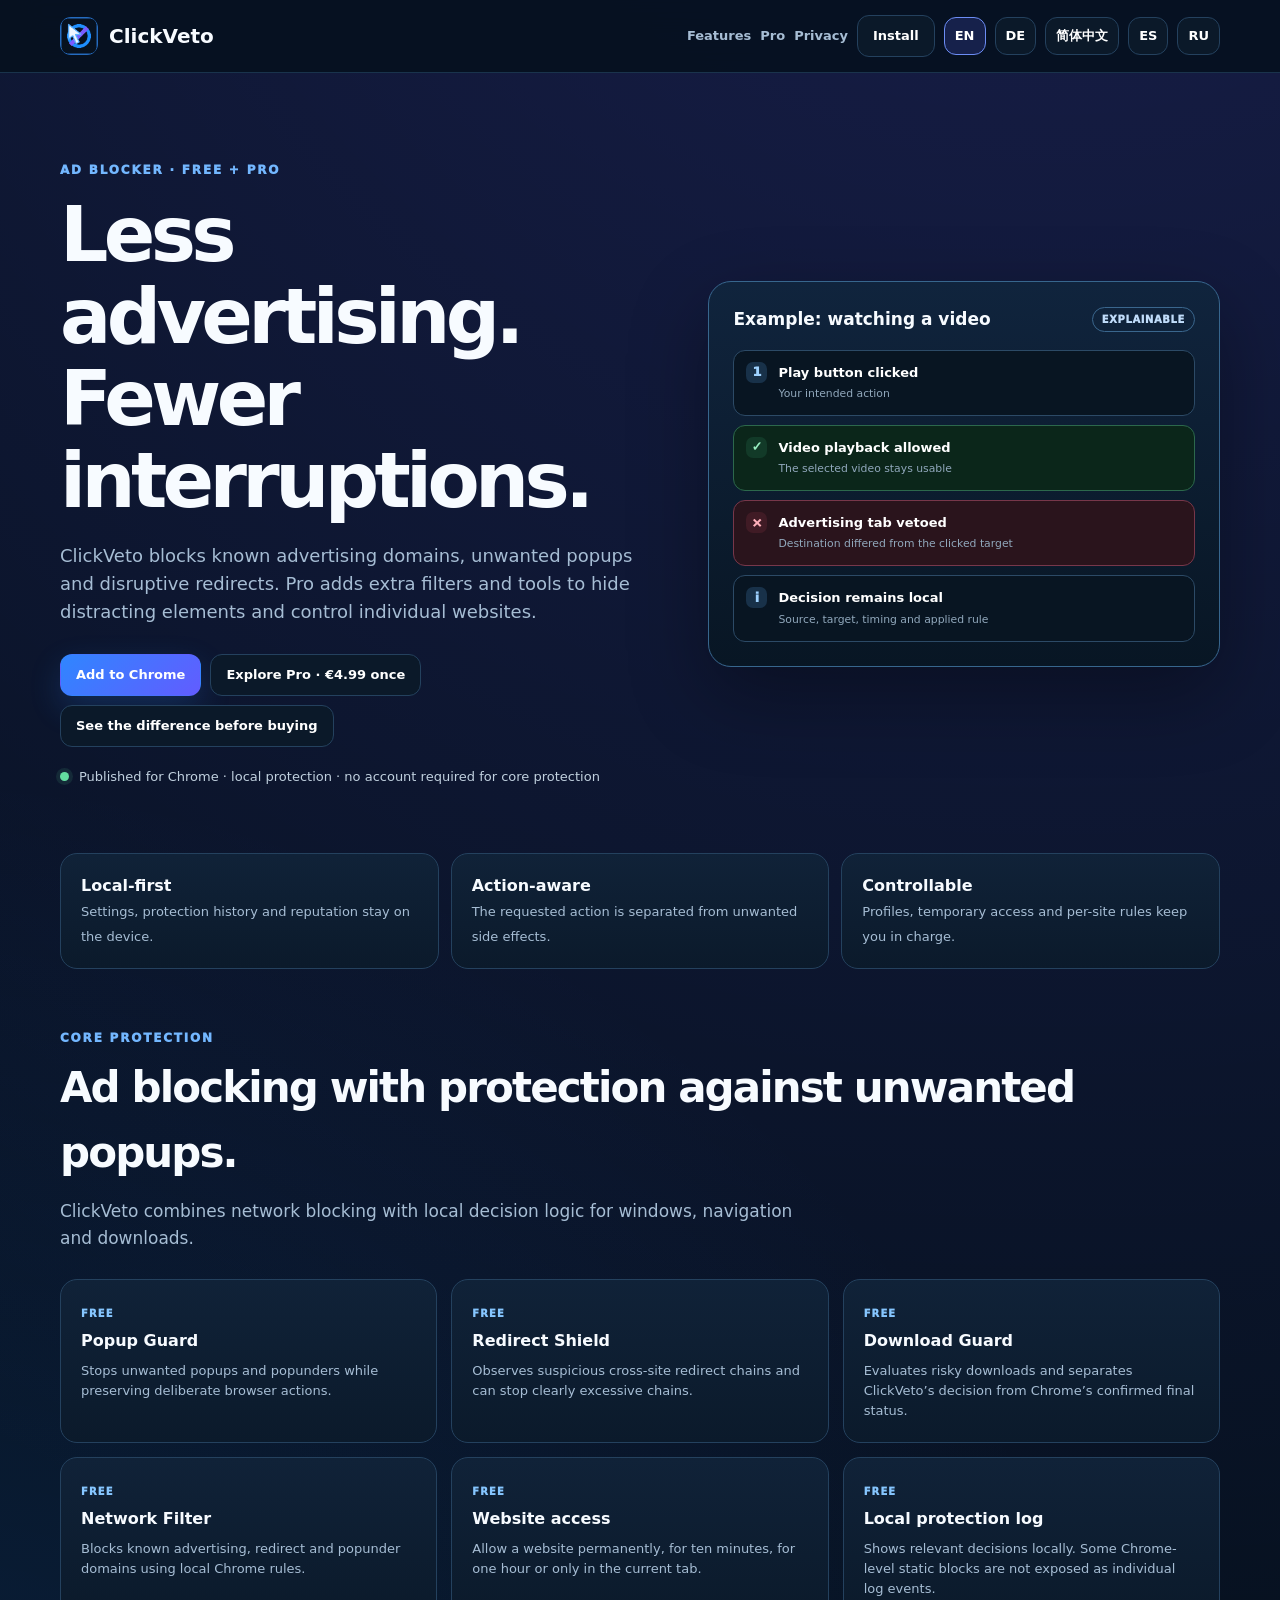
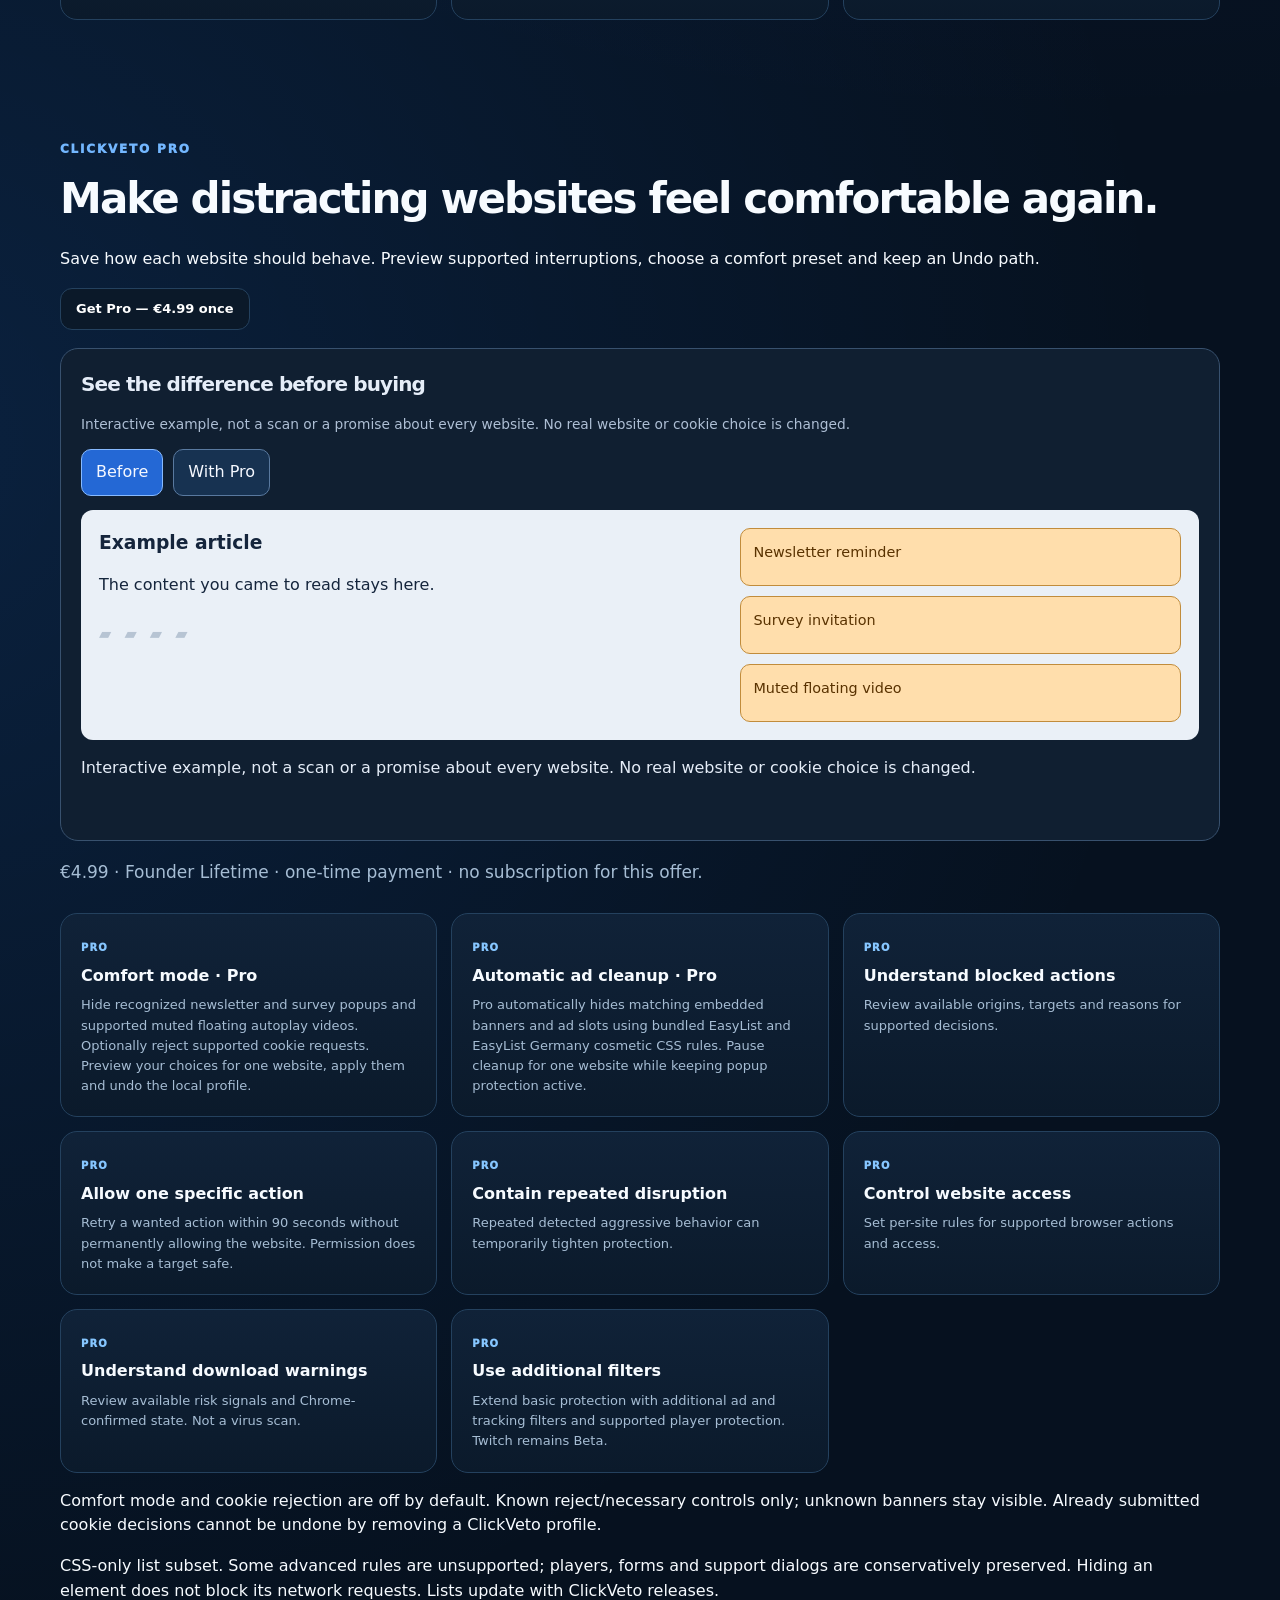
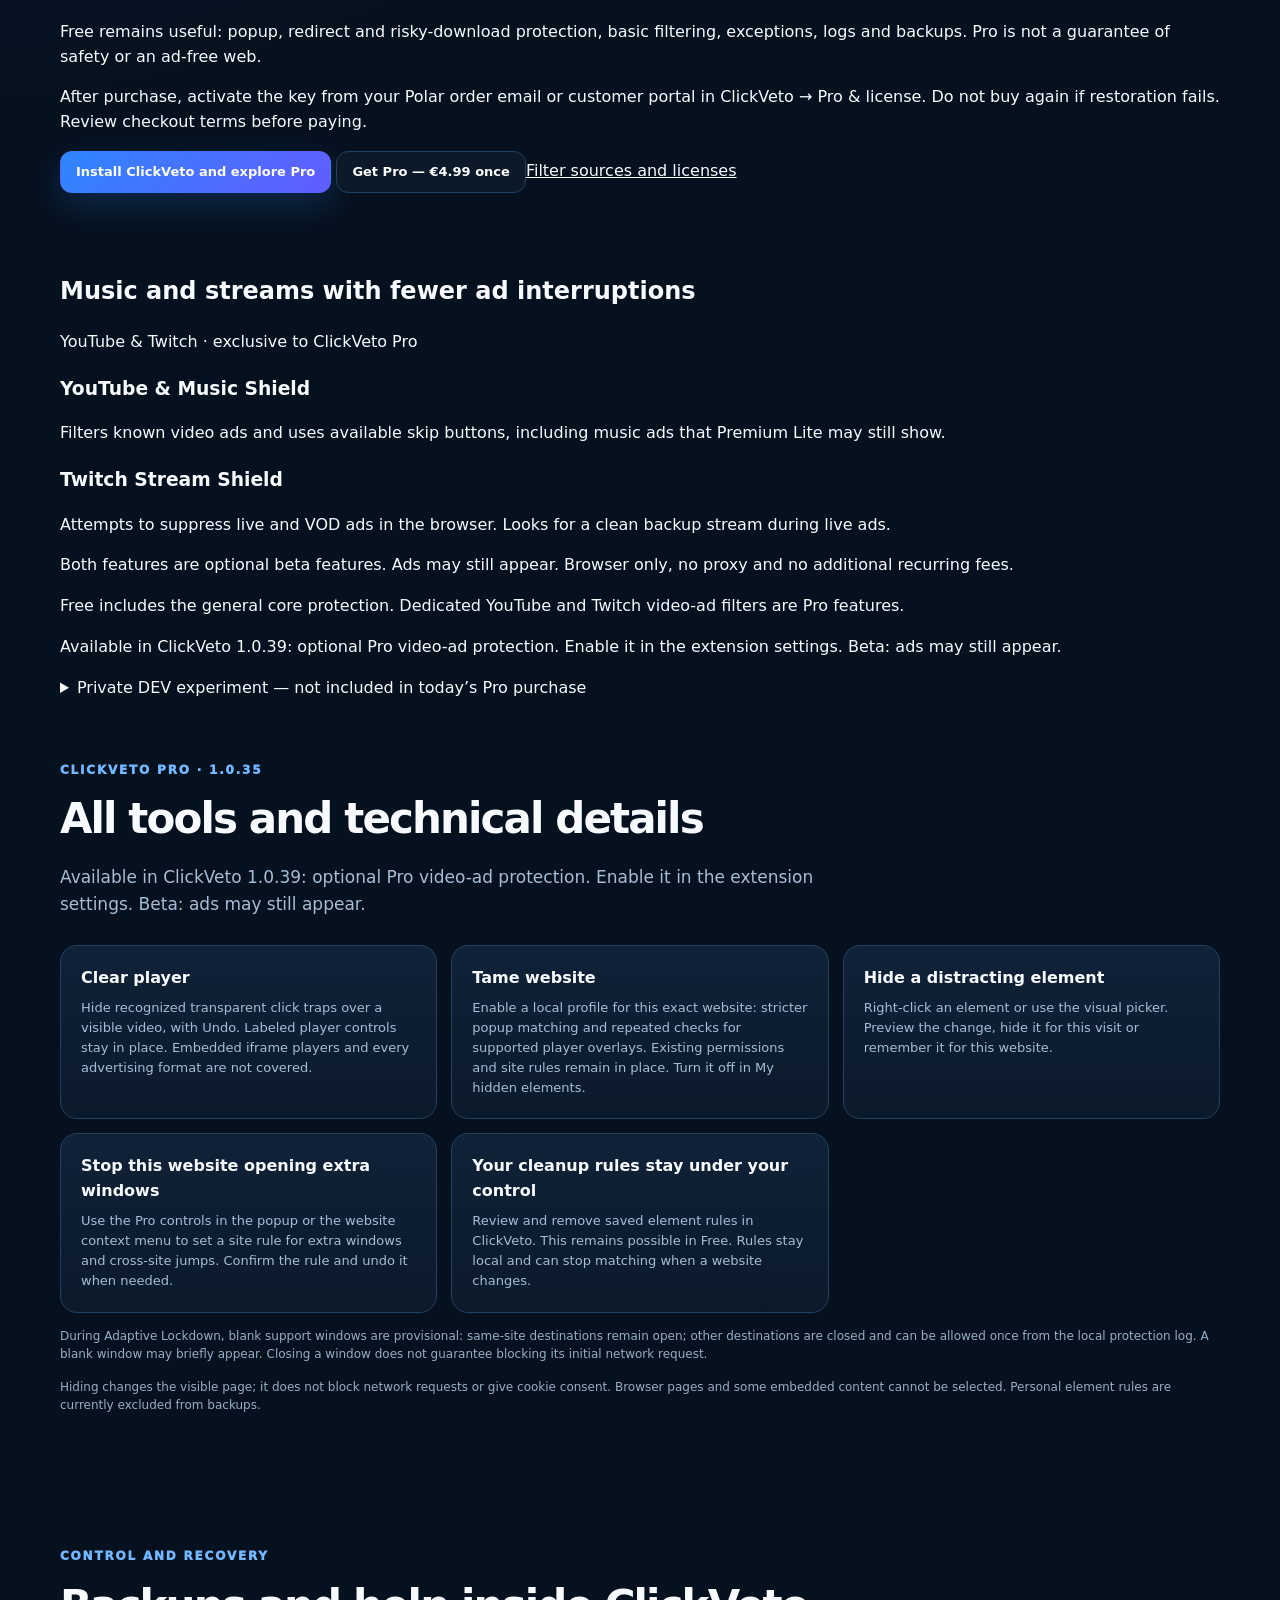
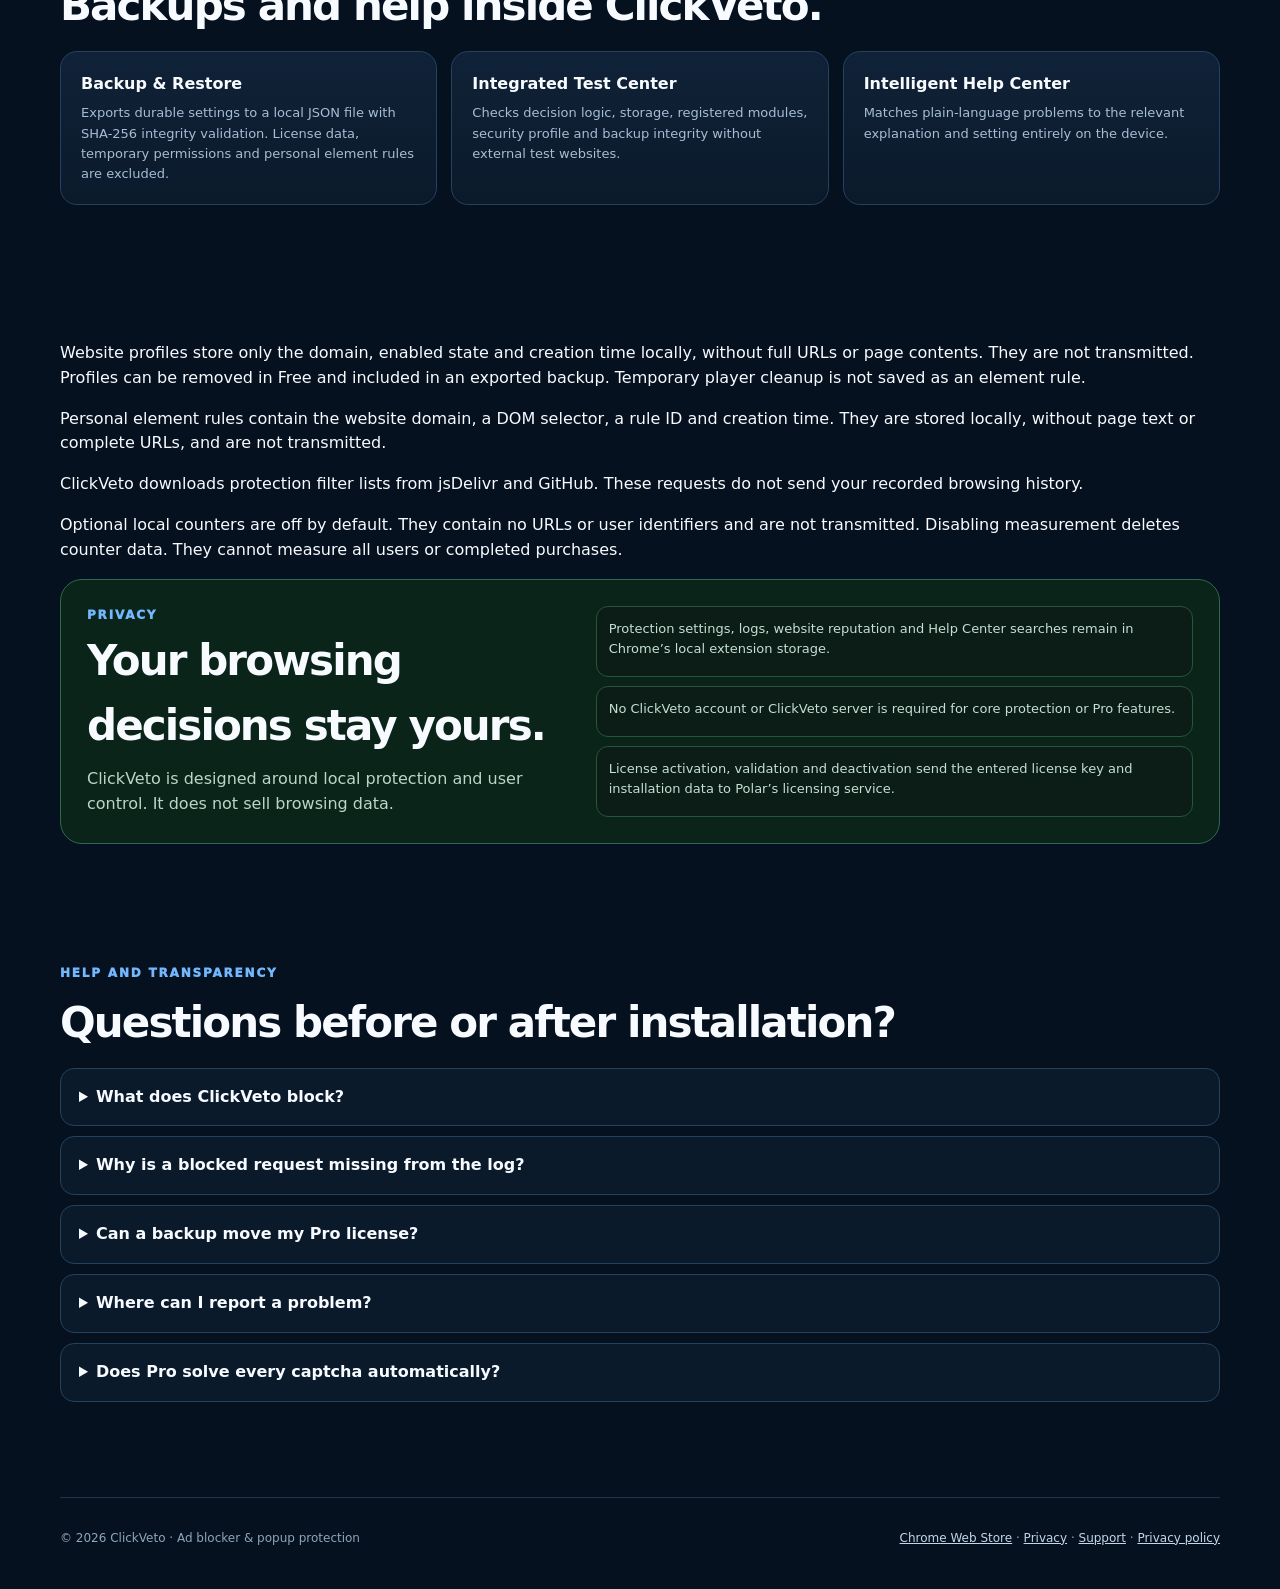
==== commit 70122b84: "Clarify released Pro video shields and surface the purchase offer earlier" ====
--- a/index.html
+++ b/index.html
@@ -11,53 +11,53 @@
 <div class="nav-wrap"><nav class="nav shell" aria-label="Primary navigation"><a class="brand" href="#top"><img src="icon128.png" alt=""><span>ClickVeto</span></a><div class="nav-links"><a href="#features" data-en="Features" data-de="Funktionen"><span data-site-copy="Features">Features</span></a><a href="#pro">Pro</a><a href="#privacy" id="navPrivacy" data-en="Privacy" data-de="Datenschutz"><span data-site-copy="Privacy">Privacy</span></a><a class="btn" href="https://chromewebstore.google.com/detail/clickveto/iajadlmijkdhofafpeefnailnopnamee" target="_blank" rel="noreferrer" data-en="Install" data-de="Installieren"><span data-site-copy="Install">Install</span></a><button class="lang active" id="enBtn" type="button" aria-pressed="true" data-language="en" aria-label="English">EN</button><button class="lang" id="deBtn" type="button" aria-pressed="false" data-language="de" aria-label="Deutsch">DE</button><button class="lang" id="zhBtn" type="button" data-language="zh" aria-pressed="false" aria-label="简体中文">简体中文</button><button class="lang" id="esBtn" type="button" data-language="es" aria-pressed="false" aria-label="Español">ES</button><button class="lang" id="ruBtn" type="button" data-language="ru" aria-pressed="false" aria-label="Русский">RU</button></div></nav></div>
 <div class="shell" id="top">
 <main id="en"><aside class="checkout-return hidden" role="status"><strong>Back from checkout</strong><p>If your payment was completed, activate the license key from your Polar email or customer portal in ClickVeto. This page does not verify payment.</p></aside>
-<section class="hero"><div><div class="eyebrow">Ad blocker · Free + Pro</div><h1>Less advertising. Fewer interruptions.</h1><p>ClickVeto blocks known advertising domains, unwanted popups and disruptive redirects. Pro adds extra filters and tools to hide distracting elements and control individual websites.</p><div class="actions"><a class="btn primary" href="https://chromewebstore.google.com/detail/clickveto/iajadlmijkdhofafpeefnailnopnamee" target="_blank" rel="noreferrer">Add to Chrome</a><a class="btn" href="#pro">Explore ClickVeto Pro</a><a href="#pro-demo-en" class="btn secondary">See the difference before buying</a></div><div class="trustline"><span class="dot"></span><span>Published for Chrome · local protection · no account required for core protection</span></div></div><aside class="hero-card" aria-label="Example ClickVeto decision"><div class="card-head"><strong>Example: watching a video</strong><span class="pill">EXPLAINABLE</span></div><div class="event click"><strong>Play button clicked</strong><small>Your intended action</small></div><div class="event allow"><strong>Video playback allowed</strong><small>The selected video stays usable</small></div><div class="event block"><strong>Advertising tab vetoed</strong><small>Destination differed from the clicked target</small></div><div class="event info"><strong>Decision remains local</strong><small>Source, target, timing and applied rule</small></div></aside></section>
+<section class="hero"><div><div class="eyebrow">Ad blocker · Free + Pro</div><h1>Less advertising. Fewer interruptions.</h1><p>ClickVeto blocks known advertising domains, unwanted popups and disruptive redirects. Pro adds extra filters and tools to hide distracting elements and control individual websites.</p><div class="actions"><a class="btn primary" href="https://chromewebstore.google.com/detail/clickveto/iajadlmijkdhofafpeefnailnopnamee" target="_blank" rel="noreferrer">Add to Chrome</a><a class="btn" href="#pro">Explore Pro · €4.99 once</a><a href="#pro-demo-en" class="btn secondary">See the difference before buying</a></div><div class="trustline"><span class="dot"></span><span>Published for Chrome · local protection · no account required for core protection</span></div></div><aside class="hero-card" aria-label="Example ClickVeto decision"><div class="card-head"><strong>Example: watching a video</strong><span class="pill">EXPLAINABLE</span></div><div class="event click"><strong>Play button clicked</strong><small>Your intended action</small></div><div class="event allow"><strong>Video playback allowed</strong><small>The selected video stays usable</small></div><div class="event block"><strong>Advertising tab vetoed</strong><small>Destination differed from the clicked target</small></div><div class="event info"><strong>Decision remains local</strong><small>Source, target, timing and applied rule</small></div></aside></section>
 <section class="strip"><div class="stat"><strong>Local-first</strong><span>Settings, protection history and reputation stay on the device.</span></div><div class="stat"><strong>Action-aware</strong><span>The requested action is separated from unwanted side effects.</span></div><div class="stat"><strong>Controllable</strong><span>Profiles, temporary access and per-site rules keep you in charge.</span></div></section>
 <section class="section" id="features"><div class="eyebrow">Core protection</div><h2>Ad blocking with protection against unwanted popups.</h2><p class="lead">ClickVeto combines network blocking with local decision logic for windows, navigation and downloads.</p><div class="grid">
 <article class="feature"><span class="tag">Free</span><strong>Popup Guard</strong><p>Stops unwanted popups and popunders while preserving deliberate browser actions.</p></article><article class="feature"><span class="tag">Free</span><strong>Redirect Shield</strong><p>Observes suspicious cross-site redirect chains and can stop clearly excessive chains.</p></article><article class="feature"><span class="tag">Free</span><strong>Download Guard</strong><p>Evaluates risky downloads and separates ClickVeto’s decision from Chrome’s confirmed final status.</p></article><article class="feature"><span class="tag">Free</span><strong>Network Filter</strong><p>Blocks known advertising, redirect and popunder domains using local Chrome rules.</p></article><article class="feature"><span class="tag">Free</span><strong>Website access</strong><p>Allow a website permanently, for ten minutes, for one hour or only in the current tab.</p></article><article class="feature"><span class="tag">Free</span><strong>Local protection log</strong><p>Shows relevant decisions locally. Some Chrome-level static blocks are not exposed as individual log events.</p></article></div></section>
-<section class="section" id="pro"><div class="eyebrow">ClickVeto Pro</div><h2>Make distracting websites feel comfortable again.</h2><p>Save how each website should behave. Preview supported interruptions, choose a comfort preset and keep an Undo path.</p><div class="cv-website-demo" id="pro-demo-en" data-demo-language="en"></div><p class="lead">€4.99 · Founder Lifetime · one-time payment · no subscription for this offer.</p><div class="grid"><article class="feature comfort-mode-feature"><span class="tag">Pro</span><strong>Comfort mode · Pro</strong><p>Hide recognized newsletter and survey popups and supported muted floating autoplay videos. Optionally reject supported cookie requests. Preview your choices for one website, apply them and undo the local profile.</p></article><article class="feature cosmetic-feature"><span class="tag">Pro</span><strong>Automatic ad cleanup · Pro</strong><p>Pro automatically hides matching embedded banners and ad slots using bundled EasyList and EasyList Germany cosmetic CSS rules. Pause cleanup for one website while keeping popup protection active.</p></article><article class="feature"><span class="tag">Pro</span><strong>Understand blocked actions</strong><p>Review available origins, targets and reasons for supported decisions.</p></article><article class="feature"><span class="tag">Pro</span><strong>Allow one specific action</strong><p>Retry a wanted action within 90 seconds without permanently allowing the website. Permission does not make a target safe.</p></article><article class="feature"><span class="tag">Pro</span><strong>Contain repeated disruption</strong><p>Repeated detected aggressive behavior can temporarily tighten protection.</p></article><article class="feature"><span class="tag">Pro</span><strong>Control website access</strong><p>Set per-site rules for supported browser actions and access.</p></article><article class="feature"><span class="tag">Pro</span><strong>Understand download warnings</strong><p>Review available risk signals and Chrome-confirmed state. Not a virus scan.</p></article><article class="feature"><span class="tag">Pro</span><strong>Use additional filters</strong><p>Extend basic protection with additional ad and tracking filters and supported player protection. Twitch remains Beta.</p></article></div><p class="comfort-mode-note muted">Comfort mode and cookie rejection are off by default. Known reject/necessary controls only; unknown banners stay visible. Already submitted cookie decisions cannot be undone by removing a ClickVeto profile.</p><p class="muted">CSS-only list subset. Some advanced rules are unsupported; players, forms and support dialogs are conservatively preserved. Hiding an element does not block its network requests. Lists update with ClickVeto releases.</p><p>Free remains useful: popup, redirect and risky-download protection, basic filtering, exceptions, logs and backups. Pro is not a guarantee of safety or an ad-free web.</p><p>After purchase, activate the key from your Polar order email or customer portal in ClickVeto → Pro &amp; license. Do not buy again if restoration fails. Review checkout terms before paying.</p><a class="btn primary" href="https://chromewebstore.google.com/detail/clickveto/iajadlmijkdhofafpeefnailnopnamee" target="_blank" rel="noreferrer">Install ClickVeto and explore Pro</a> <a class="btn" href="https://buy.polar.sh/polar_cl_rQXmMxUcKgCrd6oTK952iHx83fKup8tin0EIN38O3bh" target="_blank" rel="noreferrer">Get Pro — €4.99 once</a><a href="filter-licenses.html">Filter sources and licenses</a></section><section class="card new-pro-tools" id="video-shields-en"><h2>Music and streams with fewer ad interruptions</h2><p>YouTube &amp; Twitch · exclusive to ClickVeto Pro</p><h3>YouTube &amp; Music Shield</h3><p>Filters known video ads and uses available skip buttons, including music ads that Premium Lite may still show.</p><h3>Twitch Stream Shield</h3><p>Attempts to suppress live and VOD ads in the browser. Looks for a clean backup stream during live ads.</p><p>Both features are optional beta features. Ads may still appear. Browser only, no proxy and no additional recurring fees.</p><p>Free includes the general core protection. Dedicated YouTube and Twitch video-ad filters are Pro features.</p><p class="release-status">Pro video-ad protection is prepared for version 1.0.39. The Chrome Web Store update has not been published yet.</p></section><details class="cv-private-preview"><summary>Private DEV experiment — not included in today’s Pro purchase</summary><section class="section captcha-preview" id="captcha" aria-labelledby="captcha-title"><h2 id="captcha-title">A little help with simple captchas. On your device.</h2><p class="lead">Private DEV 1.0.37.6 is an experimental local text/calculation aid. No universal solver, no proven provider acceptance, Auto off by default. Not included in the published Store extension.</p><a class="captcha-privacy-link" href="privacy.html?lang=en#captcha-local-privacy-en">Read the data details</a></section></details>
-<section class="section new-pro-tools" id="tools-en"><div class="eyebrow">ClickVeto Pro · 1.0.35</div><h2>All tools and technical details</h2><p class="lead release-status">Pro video-ad protection is prepared for version 1.0.39. The Chrome Web Store update has not been published yet.</p><div class="tools"><article class="tool"><b>Clear player</b><p>Hide recognized transparent click traps over a visible video, with Undo. Labeled player controls stay in place. Embedded iframe players and every advertising format are not covered.</p></article><article class="tool"><b>Tame website</b><p>Enable a local profile for this exact website: stricter popup matching and repeated checks for supported player overlays. Existing permissions and site rules remain in place. Turn it off in My hidden elements.</p></article><article class="tool"><b>Hide a distracting element</b><p>Right-click an element or use the visual picker. Preview the change, hide it for this visit or remember it for this website.</p></article><article class="tool"><b>Stop this website opening extra windows</b><p>Use the Pro controls in the popup or the website context menu to set a site rule for extra windows and cross-site jumps. Confirm the rule and undo it when needed.</p></article><article class="tool"><b>Your cleanup rules stay under your control</b><p>Review and remove saved element rules in ClickVeto. This remains possible in Free. Rules stay local and can stop matching when a website changes.</p></article></div><p class="note bootstrap-policy">During Adaptive Lockdown, blank support windows are provisional: same-site destinations remain open; other destinations are closed and can be allowed once from the local protection log. A blank window may briefly appear. Closing a window does not guarantee blocking its initial network request.</p><p class="note">Hiding changes the visible page; it does not block network requests or give cookie consent. Browser pages and some embedded content cannot be selected. Personal element rules are currently excluded from backups.</p></section>
+<section class="section" id="pro"><div class="eyebrow">ClickVeto Pro</div><h2>Make distracting websites feel comfortable again.</h2><p>Save how each website should behave. Preview supported interruptions, choose a comfort preset and keep an Undo path.</p><p class="pro-early-offer"><a class="btn" href="https://buy.polar.sh/polar_cl_rQXmMxUcKgCrd6oTK952iHx83fKup8tin0EIN38O3bh" target="_blank" rel="noreferrer">Get Pro — €4.99 once</a></p><div class="cv-website-demo" id="pro-demo-en" data-demo-language="en"></div><p class="lead">€4.99 · Founder Lifetime · one-time payment · no subscription for this offer.</p><div class="grid"><article class="feature comfort-mode-feature"><span class="tag">Pro</span><strong>Comfort mode · Pro</strong><p>Hide recognized newsletter and survey popups and supported muted floating autoplay videos. Optionally reject supported cookie requests. Preview your choices for one website, apply them and undo the local profile.</p></article><article class="feature cosmetic-feature"><span class="tag">Pro</span><strong>Automatic ad cleanup · Pro</strong><p>Pro automatically hides matching embedded banners and ad slots using bundled EasyList and EasyList Germany cosmetic CSS rules. Pause cleanup for one website while keeping popup protection active.</p></article><article class="feature"><span class="tag">Pro</span><strong>Understand blocked actions</strong><p>Review available origins, targets and reasons for supported decisions.</p></article><article class="feature"><span class="tag">Pro</span><strong>Allow one specific action</strong><p>Retry a wanted action within 90 seconds without permanently allowing the website. Permission does not make a target safe.</p></article><article class="feature"><span class="tag">Pro</span><strong>Contain repeated disruption</strong><p>Repeated detected aggressive behavior can temporarily tighten protection.</p></article><article class="feature"><span class="tag">Pro</span><strong>Control website access</strong><p>Set per-site rules for supported browser actions and access.</p></article><article class="feature"><span class="tag">Pro</span><strong>Understand download warnings</strong><p>Review available risk signals and Chrome-confirmed state. Not a virus scan.</p></article><article class="feature"><span class="tag">Pro</span><strong>Use additional filters</strong><p>Extend basic protection with additional ad and tracking filters and supported player protection. Twitch remains Beta.</p></article></div><p class="comfort-mode-note muted">Comfort mode and cookie rejection are off by default. Known reject/necessary controls only; unknown banners stay visible. Already submitted cookie decisions cannot be undone by removing a ClickVeto profile.</p><p class="muted">CSS-only list subset. Some advanced rules are unsupported; players, forms and support dialogs are conservatively preserved. Hiding an element does not block its network requests. Lists update with ClickVeto releases.</p><p>Free remains useful: popup, redirect and risky-download protection, basic filtering, exceptions, logs and backups. Pro is not a guarantee of safety or an ad-free web.</p><p>After purchase, activate the key from your Polar order email or customer portal in ClickVeto → Pro &amp; license. Do not buy again if restoration fails. Review checkout terms before paying.</p><a class="btn primary" href="https://chromewebstore.google.com/detail/clickveto/iajadlmijkdhofafpeefnailnopnamee" target="_blank" rel="noreferrer">Install ClickVeto and explore Pro</a> <a class="btn" href="https://buy.polar.sh/polar_cl_rQXmMxUcKgCrd6oTK952iHx83fKup8tin0EIN38O3bh" target="_blank" rel="noreferrer">Get Pro — €4.99 once</a><a href="filter-licenses.html">Filter sources and licenses</a></section><section class="card new-pro-tools" id="video-shields-en"><h2>Music and streams with fewer ad interruptions</h2><p>YouTube &amp; Twitch · exclusive to ClickVeto Pro</p><h3>YouTube &amp; Music Shield</h3><p>Filters known video ads and uses available skip buttons, including music ads that Premium Lite may still show.</p><h3>Twitch Stream Shield</h3><p>Attempts to suppress live and VOD ads in the browser. Looks for a clean backup stream during live ads.</p><p>Both features are optional beta features. Ads may still appear. Browser only, no proxy and no additional recurring fees.</p><p>Free includes the general core protection. Dedicated YouTube and Twitch video-ad filters are Pro features.</p><p class="release-status">Available in ClickVeto 1.0.39: optional Pro video-ad protection. Enable it in the extension settings. Beta: ads may still appear.</p></section><details class="cv-private-preview"><summary>Private DEV experiment — not included in today’s Pro purchase</summary><section class="section captcha-preview" id="captcha" aria-labelledby="captcha-title"><h2 id="captcha-title">A little help with simple captchas. On your device.</h2><p class="lead">Private DEV 1.0.37.6 is an experimental local text/calculation aid. No universal solver, no proven provider acceptance, Auto off by default. Not included in the published Store extension.</p><a class="captcha-privacy-link" href="privacy.html?lang=en#captcha-local-privacy-en">Read the data details</a></section></details>
+<section class="section new-pro-tools" id="tools-en"><div class="eyebrow">ClickVeto Pro · 1.0.35</div><h2>All tools and technical details</h2><p class="lead release-status">Available in ClickVeto 1.0.39: optional Pro video-ad protection. Enable it in the extension settings. Beta: ads may still appear.</p><div class="tools"><article class="tool"><b>Clear player</b><p>Hide recognized transparent click traps over a visible video, with Undo. Labeled player controls stay in place. Embedded iframe players and every advertising format are not covered.</p></article><article class="tool"><b>Tame website</b><p>Enable a local profile for this exact website: stricter popup matching and repeated checks for supported player overlays. Existing permissions and site rules remain in place. Turn it off in My hidden elements.</p></article><article class="tool"><b>Hide a distracting element</b><p>Right-click an element or use the visual picker. Preview the change, hide it for this visit or remember it for this website.</p></article><article class="tool"><b>Stop this website opening extra windows</b><p>Use the Pro controls in the popup or the website context menu to set a site rule for extra windows and cross-site jumps. Confirm the rule and undo it when needed.</p></article><article class="tool"><b>Your cleanup rules stay under your control</b><p>Review and remove saved element rules in ClickVeto. This remains possible in Free. Rules stay local and can stop matching when a website changes.</p></article></div><p class="note bootstrap-policy">During Adaptive Lockdown, blank support windows are provisional: same-site destinations remain open; other destinations are closed and can be allowed once from the local protection log. A blank window may briefly appear. Closing a window does not guarantee blocking its initial network request.</p><p class="note">Hiding changes the visible page; it does not block network requests or give cookie consent. Browser pages and some embedded content cannot be selected. Personal element rules are currently excluded from backups.</p></section>
 <section class="section"><div class="eyebrow">Control and recovery</div><h2>Backups and help inside ClickVeto.</h2><div class="tools"><article class="tool"><b>Backup &amp; Restore</b><p>Exports durable settings to a local JSON file with SHA-256 integrity validation. License data, temporary permissions and personal element rules are excluded.</p></article><article class="tool"><b>Integrated Test Center</b><p>Checks decision logic, storage, registered modules, security profile and backup integrity without external test websites.</p></article><article class="tool"><b>Intelligent Help Center</b><p>Matches plain-language problems to the relevant explanation and setting entirely on the device.</p></article></div></section>
 <section class="section" id="privacy"><p class="website-profile-privacy">Website profiles store only the domain, enabled state and creation time locally, without full URLs or page contents. They are not transmitted. Profiles can be removed in Free and included in an exported backup. Temporary player cleanup is not saved as an element rule.</p><p class="element-rule-privacy">Personal element rules contain the website domain, a DOM selector, a rule ID and creation time. They are stored locally, without page text or complete URLs, and are not transmitted.</p><p>ClickVeto downloads protection filter lists from jsDelivr and GitHub. These requests do not send your recorded browsing history.</p><p>Optional local counters are off by default. They contain no URLs or user identifiers and are not transmitted. Disabling measurement deletes counter data. They cannot measure all users or completed purchases.</p><div class="privacy"><div><div class="eyebrow">Privacy</div><h2>Your browsing decisions stay yours.</h2><p>ClickVeto is designed around local protection and user control. It does not sell browsing data.</p></div><div class="privacy-list"><div>Protection settings, logs, website reputation and Help Center searches remain in Chrome’s local extension storage.</div><div>No ClickVeto account or ClickVeto server is required for core protection or Pro features.</div><div>License activation, validation and deactivation send the entered license key and installation data to Polar’s licensing service.</div></div></div></section>
 <section class="section" id="support"><div class="eyebrow">Help and transparency</div><h2>Questions before or after installation?</h2><div class="faq"><details><summary>What does ClickVeto block?</summary><p>ClickVeto filters known advertising domains and blocks supported unwanted popups, redirects and advertising overlays. Pro adds extra filters and personal element rules. Results depend on the website and the selected settings.</p></details><details><summary>Why is a blocked request missing from the log?</summary><p>Chrome does not expose every production static-rule or content-setting decision as an individual event. The log records decisions ClickVeto can reliably observe.</p></details><details><summary>Can a backup move my Pro license?</summary><p>No. License data is deliberately excluded. A new installation or extension ID must be activated separately with the license key.</p></details><details><summary>Where can I report a problem?</summary><p>Use <a href="https://github.com/GainLog/clickveto-site/issues" target="_blank" rel="noreferrer">ClickVeto Support on GitHub</a>. Never post license keys or private data.</p></details><details class="captcha-faq"><summary>Does Pro solve every captcha automatically?</summary><p>No. Local captcha help is an experimental 1.0.37 preview, not yet in the published Store version. It assists only with supported tasks and may leave them for manual completion. It does not guarantee acceptance by reCAPTCHA, Cloudflare or hCaptcha.</p></details></div></section>
 </main>
 <main id="zh" class="hidden"><aside class="checkout-return hidden" role="status"><strong>从结账页面返回</strong><p>如果已完成付款，请在 ClickVeto 中激活 Polar 邮件或客户门户中的许可证密钥。本页面不验证付款。</p></aside>
-<section class="hero"><div><div class="eyebrow">广告拦截 · Free + Pro</div><h1>更少广告，更少干扰。</h1><p>ClickVeto 拦截已知广告域名、不需要的弹窗和干扰性跳转。Pro 提供额外过滤器，以及隐藏干扰元素和管理单个网站的工具。</p><div class="actions"><a class="btn primary" href="https://chromewebstore.google.com/detail/clickveto/iajadlmijkdhofafpeefnailnopnamee" target="_blank" rel="noreferrer">添加至 Chrome</a><a class="btn" href="#pro-zh">了解 ClickVeto Pro</a><a href="#pro-demo-zh" class="btn secondary">购买前查看效果示例</a></div><div class="trustline"><span class="dot"></span><span>已上架 Chrome · 本地保护 · 基础保护无需账户</span></div></div><aside class="hero-card" aria-label="ClickVeto 决策示例"><div class="card-head"><strong>示例：观看视频</strong><span class="pill">可解释</span></div><div class="event click"><strong>点击播放按钮</strong><small>你希望进行的操作</small></div><div class="event allow"><strong>允许播放视频</strong><small>所选视频仍可播放</small></div><div class="event block"><strong>广告标签页已拦截</strong><small>目的地与点击目标不符</small></div><div class="event info"><strong>决策保留在本地</strong><small>来源、目标、时间及应用的规则</small></div></aside></section>
+<section class="hero"><div><div class="eyebrow">广告拦截 · Free + Pro</div><h1>更少广告，更少干扰。</h1><p>ClickVeto 拦截已知广告域名、不需要的弹窗和干扰性跳转。Pro 提供额外过滤器，以及隐藏干扰元素和管理单个网站的工具。</p><div class="actions"><a class="btn primary" href="https://chromewebstore.google.com/detail/clickveto/iajadlmijkdhofafpeefnailnopnamee" target="_blank" rel="noreferrer">添加至 Chrome</a><a class="btn" href="#pro-zh">了解 Pro · 一次性 4.99 欧元</a><a href="#pro-demo-zh" class="btn secondary">购买前查看效果示例</a></div><div class="trustline"><span class="dot"></span><span>已上架 Chrome · 本地保护 · 基础保护无需账户</span></div></div><aside class="hero-card" aria-label="ClickVeto 决策示例"><div class="card-head"><strong>示例：观看视频</strong><span class="pill">可解释</span></div><div class="event click"><strong>点击播放按钮</strong><small>你希望进行的操作</small></div><div class="event allow"><strong>允许播放视频</strong><small>所选视频仍可播放</small></div><div class="event block"><strong>广告标签页已拦截</strong><small>目的地与点击目标不符</small></div><div class="event info"><strong>决策保留在本地</strong><small>来源、目标、时间及应用的规则</small></div></aside></section>
 <section class="strip"><div class="stat"><strong>本地优先</strong><span>设置、保护记录及信誉数据保留在设备上。</span></div><div class="stat"><strong>理解操作意图</strong><span>区分所需操作与不需要的附带行为。</span></div><div class="stat"><strong>由您控制</strong><span>通过保护模式、临时许可和网站规则掌握控制权。</span></div></section>
 <section class="section" id="features-zh"><div class="eyebrow">基础保护</div><h2>广告拦截与弹窗防护。</h2><p class="lead">ClickVeto 将网络拦截与针对窗口、导航和下载的本地决策逻辑结合起来。</p><div class="grid">
 <article class="feature"><span class="tag">Free</span><strong>弹窗保护</strong><p>阻止不需要的弹窗和后台弹窗，同时保留有意进行的浏览器操作。</p></article><article class="feature"><span class="tag">Free</span><strong>重定向保护</strong><p>观察可疑跨站重定向链，并可阻止明显过长的重定向链。</p></article><article class="feature"><span class="tag">Free</span><strong>下载保护</strong><p>评估高风险下载，并区分 ClickVeto 的决策与 Chrome 确认的最终状态。</p></article><article class="feature"><span class="tag">Free</span><strong>网络过滤器</strong><p>使用本地 Chrome 规则拦截已知广告、重定向及后台弹窗域名。</p></article><article class="feature"><span class="tag">Free</span><strong>网站许可</strong><p>永久允许网站，或允许十分钟、一小时、仅在当前标签页允许。</p></article><article class="feature"><span class="tag">Free</span><strong>本地保护日志</strong><p>在本地展示相关决策。某些 Chrome 层面的静态拦截不会提供单独的日志事件。</p></article></div></section>
-<section class="section" id="pro-zh"><div class="eyebrow">ClickVeto Pro</div><h2>让干扰你的网页恢复舒适。</h2><p>记住每个网站的使用偏好。查看识别到的干扰，选择舒适模板，并保留撤销控制。</p><div class="cv-website-demo" id="pro-demo-zh" data-demo-language="zh"></div><p class="lead">€4.99 · Founder Lifetime · 一次性付款 · 此优惠无订阅</p><div class="grid"><article class="feature comfort-mode-feature"><span class="tag">Pro</span><strong>舒适模式 · Pro</strong><p>隐藏识别到的订阅和调查弹窗以及受支持的静音悬浮自动播放视频。可选择拒绝受支持的 Cookie 请求。先预览网站选项，再应用或撤销本地配置。</p></article><article class="feature cosmetic-feature"><span class="tag">Pro</span><strong>自动隐藏广告 · Pro</strong><p>Pro 使用内置 EasyList 和 EasyList Germany CSS 外观规则自动隐藏匹配的横幅和广告位。可在单个网站暂停隐藏，同时保留弹窗保护。</p></article><article class="feature"><span class="tag">Pro</span><strong>理解被拦截的操作</strong><p>查看受支持决策的可用来源、目标和原因。</p></article><article class="feature"><span class="tag">Pro</span><strong>允许一次特定操作</strong><p>在 90 秒内重试所需操作，无需永久允许网站。许可并不代表目标安全。</p></article><article class="feature"><span class="tag">Pro</span><strong>遏制重复干扰</strong><p>重复检测到侵扰行为时，可暂时加强保护。</p></article><article class="feature"><span class="tag">Pro</span><strong>控制网站权限</strong><p>为受支持的浏览器操作和权限设置网站单独规则。</p></article><article class="feature"><span class="tag">Pro</span><strong>理解下载警告</strong><p>查看可用风险信号和 Chrome 确认的状态。这不是病毒扫描。</p></article><article class="feature"><span class="tag">Pro</span><strong>使用额外过滤器</strong><p>添加广告和跟踪过滤器及受支持的播放器保护，扩展基础保护。Twitch 功能仍为测试版。</p></article></div><p class="comfort-mode-note muted">舒适模式和 Cookie 拒绝默认关闭。仅处理已知的拒绝或仅必要按钮；未知横幅保持可见。删除 ClickVeto 配置不能撤销已提交的 Cookie 决定。</p><p class="muted">仅支持列表的 CSS 子集。部分高级规则不受支持；为兼容性保留播放器、表单和支持对话框。隐藏元素不会阻止网络请求。列表随 ClickVeto 版本更新。</p><p>Free 仍提供实用功能：弹窗、重定向和高风险下载保护，基础过滤、例外、日志及备份。Pro 不保证安全或整个网络无广告。</p><p>购买后，在 ClickVeto → Pro 和许可证中激活 Polar 订单邮件或客户门户提供的密钥。恢复失败时请勿再次购买。付款前请查看结账条款。</p><a class="btn primary" href="https://chromewebstore.google.com/detail/clickveto/iajadlmijkdhofafpeefnailnopnamee" target="_blank" rel="noreferrer">安装 ClickVeto 并了解 Pro</a> <a class="btn" href="https://buy.polar.sh/polar_cl_rQXmMxUcKgCrd6oTK952iHx83fKup8tin0EIN38O3bh" target="_blank" rel="noreferrer">购买 Pro — 一次性 4.99 欧元</a><a href="filter-licenses.html">过滤器来源与许可证</a></section><section class="card new-pro-tools" id="video-shields-zh"><h2>让音乐和直播减少广告打断</h2><p>YouTube 与 Twitch · ClickVeto Pro 专属</p><h3>YouTube &amp; Music Shield</h3><p>过滤已知的视频广告并使用可用的跳过按钮，也适用于 Premium Lite 仍可能展示的音乐广告。</p><h3>Twitch Stream Shield</h3><p>尝试在浏览器中抑制 Twitch 直播和点播广告。直播广告期间会寻找无广告的备用直播流。</p><p>两项功能均为可选测试版，仍可能出现广告。仅适用于浏览器，不使用代理，也没有额外的持续费用。</p><p>Free 包含通用基础防护。专门针对 YouTube 和 Twitch 视频广告的过滤功能属于 Pro。</p><p class="release-status">Pro 视频广告防护已为 1.0.39 版本准备就绪，更新尚未在 Chrome 应用商店发布。</p></section><details class="cv-private-preview"><summary>私人 DEV 实验 — 不包含在当前 Pro 购买中</summary><section class="section captcha-preview" id="captcha-zh" aria-labelledby="captcha-zh-title"><h2 id="captcha-zh-title">简单验证码辅助。在你的设备上运行。</h2><p class="lead">私人 DEV 1.0.37.6 是实验性的本地文字和算术辅助工具。并非通用解题器，尚未证实服务商接受结果，自动填写默认关闭。不包含在已发布的商店扩展中。</p><a class="captcha-privacy-link" href="privacy.html?lang=en#captcha-local-privacy-en">查看数据处理详情</a></section></details>
-<section class="section new-pro-tools" id="tools-en-zh"><div class="eyebrow">ClickVeto Pro · 1.0.35</div><h2>所有工具和技术说明</h2><p class="lead release-status">Pro 视频广告防护已为 1.0.39 版本准备就绪，更新尚未在 Chrome 应用商店发布。</p><div class="tools"><article class="tool"><b>清理播放器</b><p>隐藏可见视频上识别出的透明点击陷阱，并支持撤销。带有标签的播放器控件保持不变。不覆盖嵌入式 iframe 播放器或所有广告形式。</p></article><article class="tool"><b>管理网站干扰</b><p>为此网站的确切域名启用本地配置：更严格地检查弹窗，并重复检查支持的播放器遮罩。现有权限和网站规则保持不变。可在“我的隐藏元素”中关闭。</p></article><article class="tool"><b>隐藏干扰元素</b><p>右键点击元素或使用可视化选择器。先预览，再仅本次隐藏，或为此网站保存规则。</p></article><article class="tool"><b>阻止此网站打开额外窗口</b><p>在弹出面板或网站右键菜单中设置 Pro 规则，控制额外窗口和跨站跳转。确认更改，需要时可撤销。</p></article><article class="tool"><b>自行管理隐藏规则</b><p>在 ClickVeto 中查看和删除保存的元素规则，Free 也可删除。规则仅保存在本地；网站变化后可能不再匹配。</p></article></div><p class="note bootstrap-policy">在自适应锁定期间，空白客服窗口只是临时开放：同一网站的目标保持打开，其他目标会关闭，可在本地防护日志中允许一次。空白窗口可能短暂出现。关闭窗口不保证阻止最初的网络请求。</p><p class="note">隐藏仅改变页面显示，不阻止网络请求，也不代表同意 Cookie。浏览器内部页面和部分嵌入内容无法选择。个人元素规则目前不包含在备份中。</p></section>
+<section class="section" id="pro-zh"><div class="eyebrow">ClickVeto Pro</div><h2>让干扰你的网页恢复舒适。</h2><p>记住每个网站的使用偏好。查看识别到的干扰，选择舒适模板，并保留撤销控制。</p><p class="pro-early-offer"><a class="btn" href="https://buy.polar.sh/polar_cl_rQXmMxUcKgCrd6oTK952iHx83fKup8tin0EIN38O3bh" target="_blank" rel="noreferrer">购买 Pro — 一次性 4.99 欧元</a></p><div class="cv-website-demo" id="pro-demo-zh" data-demo-language="zh"></div><p class="lead">€4.99 · Founder Lifetime · 一次性付款 · 此优惠无订阅</p><div class="grid"><article class="feature comfort-mode-feature"><span class="tag">Pro</span><strong>舒适模式 · Pro</strong><p>隐藏识别到的订阅和调查弹窗以及受支持的静音悬浮自动播放视频。可选择拒绝受支持的 Cookie 请求。先预览网站选项，再应用或撤销本地配置。</p></article><article class="feature cosmetic-feature"><span class="tag">Pro</span><strong>自动隐藏广告 · Pro</strong><p>Pro 使用内置 EasyList 和 EasyList Germany CSS 外观规则自动隐藏匹配的横幅和广告位。可在单个网站暂停隐藏，同时保留弹窗保护。</p></article><article class="feature"><span class="tag">Pro</span><strong>理解被拦截的操作</strong><p>查看受支持决策的可用来源、目标和原因。</p></article><article class="feature"><span class="tag">Pro</span><strong>允许一次特定操作</strong><p>在 90 秒内重试所需操作，无需永久允许网站。许可并不代表目标安全。</p></article><article class="feature"><span class="tag">Pro</span><strong>遏制重复干扰</strong><p>重复检测到侵扰行为时，可暂时加强保护。</p></article><article class="feature"><span class="tag">Pro</span><strong>控制网站权限</strong><p>为受支持的浏览器操作和权限设置网站单独规则。</p></article><article class="feature"><span class="tag">Pro</span><strong>理解下载警告</strong><p>查看可用风险信号和 Chrome 确认的状态。这不是病毒扫描。</p></article><article class="feature"><span class="tag">Pro</span><strong>使用额外过滤器</strong><p>添加广告和跟踪过滤器及受支持的播放器保护，扩展基础保护。Twitch 功能仍为测试版。</p></article></div><p class="comfort-mode-note muted">舒适模式和 Cookie 拒绝默认关闭。仅处理已知的拒绝或仅必要按钮；未知横幅保持可见。删除 ClickVeto 配置不能撤销已提交的 Cookie 决定。</p><p class="muted">仅支持列表的 CSS 子集。部分高级规则不受支持；为兼容性保留播放器、表单和支持对话框。隐藏元素不会阻止网络请求。列表随 ClickVeto 版本更新。</p><p>Free 仍提供实用功能：弹窗、重定向和高风险下载保护，基础过滤、例外、日志及备份。Pro 不保证安全或整个网络无广告。</p><p>购买后，在 ClickVeto → Pro 和许可证中激活 Polar 订单邮件或客户门户提供的密钥。恢复失败时请勿再次购买。付款前请查看结账条款。</p><a class="btn primary" href="https://chromewebstore.google.com/detail/clickveto/iajadlmijkdhofafpeefnailnopnamee" target="_blank" rel="noreferrer">安装 ClickVeto 并了解 Pro</a> <a class="btn" href="https://buy.polar.sh/polar_cl_rQXmMxUcKgCrd6oTK952iHx83fKup8tin0EIN38O3bh" target="_blank" rel="noreferrer">购买 Pro — 一次性 4.99 欧元</a><a href="filter-licenses.html">过滤器来源与许可证</a></section><section class="card new-pro-tools" id="video-shields-zh"><h2>让音乐和直播减少广告打断</h2><p>YouTube 与 Twitch · ClickVeto Pro 专属</p><h3>YouTube &amp; Music Shield</h3><p>过滤已知的视频广告并使用可用的跳过按钮，也适用于 Premium Lite 仍可能展示的音乐广告。</p><h3>Twitch Stream Shield</h3><p>尝试在浏览器中抑制 Twitch 直播和点播广告。直播广告期间会寻找无广告的备用直播流。</p><p>两项功能均为可选测试版，仍可能出现广告。仅适用于浏览器，不使用代理，也没有额外的持续费用。</p><p>Free 包含通用基础防护。专门针对 YouTube 和 Twitch 视频广告的过滤功能属于 Pro。</p><p class="release-status">ClickVeto 1.0.39 已提供可选的 Pro 视频广告防护。请在扩展设置中启用。测试版仍可能出现广告。</p></section><details class="cv-private-preview"><summary>私人 DEV 实验 — 不包含在当前 Pro 购买中</summary><section class="section captcha-preview" id="captcha-zh" aria-labelledby="captcha-zh-title"><h2 id="captcha-zh-title">简单验证码辅助。在你的设备上运行。</h2><p class="lead">私人 DEV 1.0.37.6 是实验性的本地文字和算术辅助工具。并非通用解题器，尚未证实服务商接受结果，自动填写默认关闭。不包含在已发布的商店扩展中。</p><a class="captcha-privacy-link" href="privacy.html?lang=en#captcha-local-privacy-en">查看数据处理详情</a></section></details>
+<section class="section new-pro-tools" id="tools-en-zh"><div class="eyebrow">ClickVeto Pro · 1.0.35</div><h2>所有工具和技术说明</h2><p class="lead release-status">ClickVeto 1.0.39 已提供可选的 Pro 视频广告防护。请在扩展设置中启用。测试版仍可能出现广告。</p><div class="tools"><article class="tool"><b>清理播放器</b><p>隐藏可见视频上识别出的透明点击陷阱，并支持撤销。带有标签的播放器控件保持不变。不覆盖嵌入式 iframe 播放器或所有广告形式。</p></article><article class="tool"><b>管理网站干扰</b><p>为此网站的确切域名启用本地配置：更严格地检查弹窗，并重复检查支持的播放器遮罩。现有权限和网站规则保持不变。可在“我的隐藏元素”中关闭。</p></article><article class="tool"><b>隐藏干扰元素</b><p>右键点击元素或使用可视化选择器。先预览，再仅本次隐藏，或为此网站保存规则。</p></article><article class="tool"><b>阻止此网站打开额外窗口</b><p>在弹出面板或网站右键菜单中设置 Pro 规则，控制额外窗口和跨站跳转。确认更改，需要时可撤销。</p></article><article class="tool"><b>自行管理隐藏规则</b><p>在 ClickVeto 中查看和删除保存的元素规则，Free 也可删除。规则仅保存在本地；网站变化后可能不再匹配。</p></article></div><p class="note bootstrap-policy">在自适应锁定期间，空白客服窗口只是临时开放：同一网站的目标保持打开，其他目标会关闭，可在本地防护日志中允许一次。空白窗口可能短暂出现。关闭窗口不保证阻止最初的网络请求。</p><p class="note">隐藏仅改变页面显示，不阻止网络请求，也不代表同意 Cookie。浏览器内部页面和部分嵌入内容无法选择。个人元素规则目前不包含在备份中。</p></section>
 <section class="section"><div class="eyebrow">控制与恢复</div><h2>ClickVeto 内置备份和帮助。</h2><div class="tools"><article class="tool"><b>备份与恢复</b><p>将长期设置导出为本地 JSON 文件并使用 SHA-256 校验。许可证、临时权限和个人元素规则不包含在内。</p></article><article class="tool"><b>内置测试中心</b><p>无需外部测试网站，检查决策逻辑、存储、已注册模块、安全模式及备份完整性。</p></article><article class="tool"><b>智能帮助中心</b><p>完全在设备上，将日常语言描述的问题对应到相关说明和设置。</p></article></div></section>
 <section class="section" id="privacy-zh"><p class="website-profile-privacy">网站配置仅在本地保存域名、启用状态和创建时间，不含完整 URL 或页面内容，也不会传输。Free 用户也可删除配置；导出的备份可包含这些配置。临时播放器清理不会保存为元素规则。</p><p class="element-rule-privacy">个人元素规则包含网站域名、DOM 选择器、规则 ID 和创建时间。仅保存在本地，不含页面文字或完整 URL，也不传输。</p><p>ClickVeto 从 jsDelivr 和 GitHub 下载防护过滤列表。这些请求不会发送已记录的浏览历史。</p><p>可选本地计数默认关闭，不含网址或用户标识，也不发送数据。关闭计数会删除计数数据。计数无法衡量所有用户或已完成的购买。</p><div class="privacy"><div><div class="eyebrow">隐私</div><h2>您的浏览决策由您掌握。</h2><p>ClickVeto 以本地保护和用户控制为设计原则，不出售浏览数据。</p></div><div class="privacy-list"><div>保护设置、日志、网站信誉和帮助中心搜索保留在 Chrome 本地扩展存储中。</div><div>基础保护及 Pro 功能无需 ClickVeto 账户或 ClickVeto 服务器。</div><div>许可证激活、验证和停用会将输入的许可证密钥及安装数据发送至 Polar 许可服务。</div></div></div></section>
 <section class="section" id="support-zh"><div class="eyebrow">帮助与透明度</div><h2>安装前后有疑问？</h2><div class="faq"><details><summary>ClickVeto 会拦截什么？</summary><p>ClickVeto 过滤已知广告域名，并拦截受支持的不需要的弹窗、跳转和广告遮罩。Pro 添加额外过滤器和个人元素规则。效果取决于网站和所选设置。</p></details><details><summary>为什么日志中没有某个被拦截的请求？</summary><p>Chrome 不会将正式版本的每项静态规则或内容设置决策作为独立事件提供。日志记录 ClickVeto 能可靠观察到的决策。</p></details><details><summary>备份能转移 Pro 许可证吗？</summary><p>不能。许可证数据被有意排除。新的安装或扩展 ID 必须使用许可证密钥单独激活。</p></details><details><summary>在哪里反馈问题？</summary><p>请使用 <a href="https://github.com/GainLog/clickveto-site/issues" target="_blank" rel="noreferrer">GitHub 上的 ClickVeto 支持</a>。请勿公开许可证密钥或私人数据。</p></details><details class="captcha-faq"><summary>Pro 能自动解决所有验证码吗？</summary><p>不能。本地验证码辅助是 1.0.37 的实验性预览，尚未包含在已发布的商店版本中。仅辅助特定任务，不确定的情况仍需手动完成。不保证 reCAPTCHA、Cloudflare 或 hCaptcha 接受验证。</p></details></div></section>
 </main><main id="es" class="hidden"><aside class="checkout-return hidden" role="status"><strong>De vuelta del pago</strong><p>Si completaste el pago, activa en ClickVeto la clave del correo de Polar o del portal del cliente. Esta página no verifica el pago.</p></aside>
-<section class="hero"><div><div class="eyebrow">Bloqueador de anuncios · Free + Pro</div><h1>Menos anuncios. Menos interrupciones.</h1><p>ClickVeto bloquea dominios conocidos de anuncios, ventanas emergentes no deseadas y redirecciones molestas. Pro añade filtros y herramientas para ocultar elementos molestos y controlar cada sitio.</p><div class="actions"><a class="btn primary" href="https://chromewebstore.google.com/detail/clickveto/iajadlmijkdhofafpeefnailnopnamee" target="_blank" rel="noreferrer">Añadir a Chrome</a><a class="btn" href="#pro-es">Descubrir ClickVeto Pro</a><a href="#pro-demo-es" class="btn secondary">Mira la diferencia antes de comprar</a></div><div class="trustline"><span class="dot"></span><span>Publicado para Chrome · protección local · sin cuenta para la protección básica</span></div></div><aside class="hero-card" aria-label="Ejemplo de decisión de ClickVeto"><div class="card-head"><strong>Ejemplo: ver un vídeo</strong><span class="pill">EXPLICABLE</span></div><div class="event click"><strong>Clic en reproducir</strong><small>La acción que querías</small></div><div class="event allow"><strong>Reproducción permitida</strong><small>El vídeo elegido sigue disponible</small></div><div class="event block"><strong>Pestaña publicitaria bloqueada</strong><small>El destino no coincidía con el objetivo pulsado</small></div><div class="event info"><strong>La decisión permanece local</strong><small>Origen, destino, momento y regla aplicada</small></div></aside></section>
+<section class="hero"><div><div class="eyebrow">Bloqueador de anuncios · Free + Pro</div><h1>Menos anuncios. Menos interrupciones.</h1><p>ClickVeto bloquea dominios conocidos de anuncios, ventanas emergentes no deseadas y redirecciones molestas. Pro añade filtros y herramientas para ocultar elementos molestos y controlar cada sitio.</p><div class="actions"><a class="btn primary" href="https://chromewebstore.google.com/detail/clickveto/iajadlmijkdhofafpeefnailnopnamee" target="_blank" rel="noreferrer">Añadir a Chrome</a><a class="btn" href="#pro-es">Ver Pro · 4,99 € una vez</a><a href="#pro-demo-es" class="btn secondary">Mira la diferencia antes de comprar</a></div><div class="trustline"><span class="dot"></span><span>Publicado para Chrome · protección local · sin cuenta para la protección básica</span></div></div><aside class="hero-card" aria-label="Ejemplo de decisión de ClickVeto"><div class="card-head"><strong>Ejemplo: ver un vídeo</strong><span class="pill">EXPLICABLE</span></div><div class="event click"><strong>Clic en reproducir</strong><small>La acción que querías</small></div><div class="event allow"><strong>Reproducción permitida</strong><small>El vídeo elegido sigue disponible</small></div><div class="event block"><strong>Pestaña publicitaria bloqueada</strong><small>El destino no coincidía con el objetivo pulsado</small></div><div class="event info"><strong>La decisión permanece local</strong><small>Origen, destino, momento y regla aplicada</small></div></aside></section>
 <section class="strip"><div class="stat"><strong>Primero, lo local</strong><span>Los ajustes, el historial de protección y la reputación permanecen en el dispositivo.</span></div><div class="stat"><strong>Según la acción</strong><span>Distingue la acción solicitada de los efectos secundarios no deseados.</span></div><div class="stat"><strong>Bajo tu control</strong><span>Los perfiles, permisos temporales y reglas por sitio te dan el control.</span></div></section>
 <section class="section" id="features-es"><div class="eyebrow">Protección básica</div><h2>Bloqueo de anuncios con protección contra ventanas molestas.</h2><p class="lead">ClickVeto combina el bloqueo de red con decisiones locales sobre ventanas, navegación y descargas.</p><div class="grid">
 <article class="feature"><span class="tag">Free</span><strong>Protección de ventanas emergentes</strong><p>Detiene ventanas emergentes y ocultas no deseadas, conservando las acciones deliberadas.</p></article><article class="feature"><span class="tag">Free</span><strong>Protección de redirecciones</strong><p>Observa cadenas sospechosas entre sitios y puede detener las claramente excesivas.</p></article><article class="feature"><span class="tag">Free</span><strong>Protección de descargas</strong><p>Evalúa descargas de riesgo y distingue la decisión de ClickVeto del estado final confirmado por Chrome.</p></article><article class="feature"><span class="tag">Free</span><strong>Filtro de red</strong><p>Bloquea dominios conocidos de publicidad y redirección y ventanas ocultas mediante reglas locales de Chrome.</p></article><article class="feature"><span class="tag">Free</span><strong>Permisos por sitio</strong><p>Permite un sitio de forma permanente, diez minutos, una hora o solo en la pestaña actual.</p></article><article class="feature"><span class="tag">Free</span><strong>Registro local de protección</strong><p>Muestra decisiones relevantes en local. Algunos bloqueos estáticos de Chrome no se exponen como eventos individuales.</p></article></div></section>
-<section class="section" id="pro-es"><div class="eyebrow">ClickVeto Pro</div><h2>Haz más cómodos los sitios que te distraen.</h2><p>Guarda cómo debe comportarse cada sitio. Revisa las molestias reconocidas, elige una plantilla y conserva el control para deshacer cambios.</p><div class="cv-website-demo" id="pro-demo-es" data-demo-language="es"></div><p class="lead">4,99 € · Founder Lifetime · pago único · oferta sin suscripción</p><div class="grid"><article class="feature comfort-mode-feature"><span class="tag">Pro</span><strong>Modo comodidad · Pro</strong><p>Oculta ventanas reconocidas de boletines y encuestas y vídeos flotantes silenciosos automáticos compatibles. Opcionalmente rechaza solicitudes de cookies compatibles. Revisa las opciones por sitio, aplica y deshaz el perfil local.</p></article><article class="feature cosmetic-feature"><span class="tag">Pro</span><strong>Ocultación automática de anuncios · Pro</strong><p>Pro oculta banners y espacios publicitarios coincidentes con reglas CSS de EasyList y EasyList Germany incluidas. Puedes pausar la ocultación en un sitio y mantener la protección contra ventanas emergentes.</p></article><article class="feature"><span class="tag">Pro</span><strong>Entender acciones bloqueadas</strong><p>Consulta los orígenes, destinos y motivos disponibles de las decisiones compatibles.</p></article><article class="feature"><span class="tag">Pro</span><strong>Permitir una acción concreta</strong><p>Repite la acción deseada en 90 segundos sin permitir el sitio permanentemente. El permiso no hace seguro el destino.</p></article><article class="feature"><span class="tag">Pro</span><strong>Limitar molestias repetidas</strong><p>La detección de comportamientos agresivos repetidos puede reforzar temporalmente la protección.</p></article><article class="feature"><span class="tag">Pro</span><strong>Controlar permisos de sitios</strong><p>Define reglas por sitio para las acciones y los permisos compatibles del navegador.</p></article><article class="feature"><span class="tag">Pro</span><strong>Entender avisos de descarga</strong><p>Consulta señales de riesgo y el estado confirmado por Chrome. No es un análisis antivirus.</p></article><article class="feature"><span class="tag">Pro</span><strong>Usar filtros adicionales</strong><p>Amplía la protección básica con filtros de anuncios y rastreo y protección compatible del reproductor. Twitch sigue en beta.</p></article></div><p class="comfort-mode-note muted">El modo comodidad y el rechazo de cookies están desactivados por defecto. Solo usa controles conocidos de rechazo o necesarias; los banners desconocidos siguen visibles. Eliminar un perfil no revierte decisiones de cookies ya enviadas.</p><p class="muted">Se usa un subconjunto CSS de las listas. Algunas reglas avanzadas no son compatibles; se preservan reproductores, formularios y diálogos de soporte. Ocultar elementos no bloquea solicitudes de red. Las listas se actualizan con las versiones de ClickVeto.</p><p>Free sigue siendo útil: protección de ventanas, redirecciones y descargas de riesgo, filtros básicos, excepciones, registro y copias. Pro no garantiza seguridad ni una web sin anuncios.</p><p>Tras comprar, activa la clave del correo de pedido o portal de Polar en ClickVeto → Pro y licencia. No vuelvas a comprar si falla la restauración. Revisa las condiciones antes de pagar.</p><a class="btn primary" href="https://chromewebstore.google.com/detail/clickveto/iajadlmijkdhofafpeefnailnopnamee" target="_blank" rel="noreferrer">Instalar ClickVeto y descubrir Pro</a> <a class="btn" href="https://buy.polar.sh/polar_cl_rQXmMxUcKgCrd6oTK952iHx83fKup8tin0EIN38O3bh" target="_blank" rel="noreferrer">Comprar Pro — 4,99 € una vez</a><a href="filter-licenses.html">Fuentes y licencias de filtros</a></section><section class="card new-pro-tools" id="video-shields-es"><h2>Música y directos con menos interrupciones publicitarias</h2><p>YouTube y Twitch · exclusivo de ClickVeto Pro</p><h3>YouTube &amp; Music Shield</h3><p>Filtra anuncios de vídeo conocidos y utiliza botones para saltarlos, incluidos los anuncios musicales que Premium Lite puede mostrar.</p><h3>Twitch Stream Shield</h3><p>Intenta reducir anuncios en directos y vídeos de Twitch desde el navegador. Busca una transmisión alternativa sin anuncios durante la publicidad en directo.</p><p>Ambas funciones son opcionales y están en beta. Pueden aparecer anuncios. Solo en el navegador, sin proxy ni cuotas recurrentes adicionales.</p><p>Free incluye la protección básica general. Los filtros específicos de anuncios de vídeo de YouTube y Twitch son funciones Pro.</p><p class="release-status">La protección Pro de videopublicidad está preparada para la versión 1.0.39. La actualización aún no se ha publicado en Chrome Web Store.</p></section><details class="cv-private-preview"><summary>Experimento DEV privado — no incluido en la compra Pro actual</summary><section class="section captcha-preview" id="captcha-es" aria-labelledby="captcha-es-title"><h2 id="captcha-es-title">Ayuda con captchas sencillos. En tu dispositivo.</h2><p class="lead">DEV 1.0.37.6 es una ayuda local experimental de texto y cálculo. No es universal, no hay aceptación del proveedor demostrada y Auto está apagado por defecto. No incluida en la extensión publicada.</p><a class="captcha-privacy-link" href="privacy.html?lang=en#captcha-local-privacy-en">Leer los detalles de los datos</a></section></details>
-<section class="section new-pro-tools" id="tools-en-es"><div class="eyebrow">ClickVeto Pro · 1.0.35</div><h2>Todas las herramientas y detalles técnicos</h2><p class="lead release-status">La protección Pro de videopublicidad está preparada para la versión 1.0.39. La actualización aún no se ha publicado en Chrome Web Store.</p><div class="tools"><article class="tool"><b>Despejar reproductor</b><p>Oculta trampas de clic transparentes reconocidas sobre un vídeo visible, con Deshacer. Los controles etiquetados permanecen. No cubre reproductores en iframe ni todos los formatos publicitarios.</p></article><article class="tool"><b>Controlar este sitio</b><p>Activa un perfil local para este dominio exacto: comprobación más estricta de ventanas y comprobaciones repetidas de capas de reproductor compatibles. Conserva los permisos y las reglas existentes. Desactívalo en Mis elementos ocultos.</p></article><article class="tool"><b>Ocultar un elemento molesto</b><p>Haz clic derecho en un elemento o usa el selector visual. Previsualiza el cambio y ocúltalo durante esta visita o guarda la regla para este sitio.</p></article><article class="tool"><b>Impedir ventanas adicionales en este sitio</b><p>Configura una regla Pro para ventanas adicionales y saltos entre sitios desde el panel o el menú contextual. Confirma el cambio y deshazlo cuando lo necesites.</p></article><article class="tool"><b>Mantén el control de tus reglas</b><p>Consulta y elimina las reglas guardadas en ClickVeto, también en Free. Permanecen en el dispositivo y pueden dejar de coincidir si cambia el sitio.</p></article></div><p class="note bootstrap-policy">Durante el bloqueo adaptativo, las ventanas de soporte vacías son provisionales: los destinos del mismo sitio permanecen abiertos; otros se cierran y se pueden permitir una vez desde el registro local. Puede aparecer brevemente una ventana vacía. Cerrarla no garantiza bloquear la primera solicitud de red.</p><p class="note">Ocultar modifica la página visible; no bloquea solicitudes de red ni acepta cookies. No se pueden seleccionar páginas internas del navegador ni ciertos contenidos incrustados. Las reglas personales de elementos aún no se incluyen en las copias de seguridad.</p></section>
+<section class="section" id="pro-es"><div class="eyebrow">ClickVeto Pro</div><h2>Haz más cómodos los sitios que te distraen.</h2><p>Guarda cómo debe comportarse cada sitio. Revisa las molestias reconocidas, elige una plantilla y conserva el control para deshacer cambios.</p><p class="pro-early-offer"><a class="btn" href="https://buy.polar.sh/polar_cl_rQXmMxUcKgCrd6oTK952iHx83fKup8tin0EIN38O3bh" target="_blank" rel="noreferrer">Comprar Pro — 4,99 € una vez</a></p><div class="cv-website-demo" id="pro-demo-es" data-demo-language="es"></div><p class="lead">4,99 € · Founder Lifetime · pago único · oferta sin suscripción</p><div class="grid"><article class="feature comfort-mode-feature"><span class="tag">Pro</span><strong>Modo comodidad · Pro</strong><p>Oculta ventanas reconocidas de boletines y encuestas y vídeos flotantes silenciosos automáticos compatibles. Opcionalmente rechaza solicitudes de cookies compatibles. Revisa las opciones por sitio, aplica y deshaz el perfil local.</p></article><article class="feature cosmetic-feature"><span class="tag">Pro</span><strong>Ocultación automática de anuncios · Pro</strong><p>Pro oculta banners y espacios publicitarios coincidentes con reglas CSS de EasyList y EasyList Germany incluidas. Puedes pausar la ocultación en un sitio y mantener la protección contra ventanas emergentes.</p></article><article class="feature"><span class="tag">Pro</span><strong>Entender acciones bloqueadas</strong><p>Consulta los orígenes, destinos y motivos disponibles de las decisiones compatibles.</p></article><article class="feature"><span class="tag">Pro</span><strong>Permitir una acción concreta</strong><p>Repite la acción deseada en 90 segundos sin permitir el sitio permanentemente. El permiso no hace seguro el destino.</p></article><article class="feature"><span class="tag">Pro</span><strong>Limitar molestias repetidas</strong><p>La detección de comportamientos agresivos repetidos puede reforzar temporalmente la protección.</p></article><article class="feature"><span class="tag">Pro</span><strong>Controlar permisos de sitios</strong><p>Define reglas por sitio para las acciones y los permisos compatibles del navegador.</p></article><article class="feature"><span class="tag">Pro</span><strong>Entender avisos de descarga</strong><p>Consulta señales de riesgo y el estado confirmado por Chrome. No es un análisis antivirus.</p></article><article class="feature"><span class="tag">Pro</span><strong>Usar filtros adicionales</strong><p>Amplía la protección básica con filtros de anuncios y rastreo y protección compatible del reproductor. Twitch sigue en beta.</p></article></div><p class="comfort-mode-note muted">El modo comodidad y el rechazo de cookies están desactivados por defecto. Solo usa controles conocidos de rechazo o necesarias; los banners desconocidos siguen visibles. Eliminar un perfil no revierte decisiones de cookies ya enviadas.</p><p class="muted">Se usa un subconjunto CSS de las listas. Algunas reglas avanzadas no son compatibles; se preservan reproductores, formularios y diálogos de soporte. Ocultar elementos no bloquea solicitudes de red. Las listas se actualizan con las versiones de ClickVeto.</p><p>Free sigue siendo útil: protección de ventanas, redirecciones y descargas de riesgo, filtros básicos, excepciones, registro y copias. Pro no garantiza seguridad ni una web sin anuncios.</p><p>Tras comprar, activa la clave del correo de pedido o portal de Polar en ClickVeto → Pro y licencia. No vuelvas a comprar si falla la restauración. Revisa las condiciones antes de pagar.</p><a class="btn primary" href="https://chromewebstore.google.com/detail/clickveto/iajadlmijkdhofafpeefnailnopnamee" target="_blank" rel="noreferrer">Instalar ClickVeto y descubrir Pro</a> <a class="btn" href="https://buy.polar.sh/polar_cl_rQXmMxUcKgCrd6oTK952iHx83fKup8tin0EIN38O3bh" target="_blank" rel="noreferrer">Comprar Pro — 4,99 € una vez</a><a href="filter-licenses.html">Fuentes y licencias de filtros</a></section><section class="card new-pro-tools" id="video-shields-es"><h2>Música y directos con menos interrupciones publicitarias</h2><p>YouTube y Twitch · exclusivo de ClickVeto Pro</p><h3>YouTube &amp; Music Shield</h3><p>Filtra anuncios de vídeo conocidos y utiliza botones para saltarlos, incluidos los anuncios musicales que Premium Lite puede mostrar.</p><h3>Twitch Stream Shield</h3><p>Intenta reducir anuncios en directos y vídeos de Twitch desde el navegador. Busca una transmisión alternativa sin anuncios durante la publicidad en directo.</p><p>Ambas funciones son opcionales y están en beta. Pueden aparecer anuncios. Solo en el navegador, sin proxy ni cuotas recurrentes adicionales.</p><p>Free incluye la protección básica general. Los filtros específicos de anuncios de vídeo de YouTube y Twitch son funciones Pro.</p><p class="release-status">Disponible en ClickVeto 1.0.39: protección Pro opcional de videopublicidad. Actívala en los ajustes de la extensión. Beta: pueden seguir apareciendo anuncios.</p></section><details class="cv-private-preview"><summary>Experimento DEV privado — no incluido en la compra Pro actual</summary><section class="section captcha-preview" id="captcha-es" aria-labelledby="captcha-es-title"><h2 id="captcha-es-title">Ayuda con captchas sencillos. En tu dispositivo.</h2><p class="lead">DEV 1.0.37.6 es una ayuda local experimental de texto y cálculo. No es universal, no hay aceptación del proveedor demostrada y Auto está apagado por defecto. No incluida en la extensión publicada.</p><a class="captcha-privacy-link" href="privacy.html?lang=en#captcha-local-privacy-en">Leer los detalles de los datos</a></section></details>
+<section class="section new-pro-tools" id="tools-en-es"><div class="eyebrow">ClickVeto Pro · 1.0.35</div><h2>Todas las herramientas y detalles técnicos</h2><p class="lead release-status">Disponible en ClickVeto 1.0.39: protección Pro opcional de videopublicidad. Actívala en los ajustes de la extensión. Beta: pueden seguir apareciendo anuncios.</p><div class="tools"><article class="tool"><b>Despejar reproductor</b><p>Oculta trampas de clic transparentes reconocidas sobre un vídeo visible, con Deshacer. Los controles etiquetados permanecen. No cubre reproductores en iframe ni todos los formatos publicitarios.</p></article><article class="tool"><b>Controlar este sitio</b><p>Activa un perfil local para este dominio exacto: comprobación más estricta de ventanas y comprobaciones repetidas de capas de reproductor compatibles. Conserva los permisos y las reglas existentes. Desactívalo en Mis elementos ocultos.</p></article><article class="tool"><b>Ocultar un elemento molesto</b><p>Haz clic derecho en un elemento o usa el selector visual. Previsualiza el cambio y ocúltalo durante esta visita o guarda la regla para este sitio.</p></article><article class="tool"><b>Impedir ventanas adicionales en este sitio</b><p>Configura una regla Pro para ventanas adicionales y saltos entre sitios desde el panel o el menú contextual. Confirma el cambio y deshazlo cuando lo necesites.</p></article><article class="tool"><b>Mantén el control de tus reglas</b><p>Consulta y elimina las reglas guardadas en ClickVeto, también en Free. Permanecen en el dispositivo y pueden dejar de coincidir si cambia el sitio.</p></article></div><p class="note bootstrap-policy">Durante el bloqueo adaptativo, las ventanas de soporte vacías son provisionales: los destinos del mismo sitio permanecen abiertos; otros se cierran y se pueden permitir una vez desde el registro local. Puede aparecer brevemente una ventana vacía. Cerrarla no garantiza bloquear la primera solicitud de red.</p><p class="note">Ocultar modifica la página visible; no bloquea solicitudes de red ni acepta cookies. No se pueden seleccionar páginas internas del navegador ni ciertos contenidos incrustados. Las reglas personales de elementos aún no se incluyen en las copias de seguridad.</p></section>
 <section class="section"><div class="eyebrow">Control y recuperación</div><h2>Copias y ayuda dentro de ClickVeto.</h2><div class="tools"><article class="tool"><b>Copia de seguridad y restauración</b><p>Exporta ajustes duraderos a un archivo JSON local con validación SHA-256. Se excluyen la licencia, los permisos temporales y las reglas personales de elementos.</p></article><article class="tool"><b>Centro de pruebas integrado</b><p>Comprueba decisiones, almacenamiento, módulos registrados, perfil de seguridad e integridad de copias sin sitios externos.</p></article><article class="tool"><b>Centro de ayuda inteligente</b><p>Relaciona problemas descritos con tus palabras con la explicación y el ajuste adecuados, todo en el dispositivo.</p></article></div></section>
 <section class="section" id="privacy-es"><p class="website-profile-privacy">Los perfiles guardan localmente solo el dominio, el estado de activación y la fecha de creación, sin URLs completas ni contenido de páginas. No se transmiten. También puedes eliminarlos en Free e incluirlos en una copia exportada. La limpieza temporal del reproductor no se guarda como regla de elementos.</p><p class="element-rule-privacy">Las reglas personales contienen el dominio, un selector DOM, un identificador de regla y la fecha de creación. Se guardan localmente sin textos de la página ni URLs completas y no se transmiten.</p><p>ClickVeto descarga listas de protección de jsDelivr y GitHub. Estas solicitudes no envían tu historial de navegación registrado.</p><p>Los contadores locales opcionales están desactivados por defecto. No contienen URL ni identificadores y no se transmiten. Desactivarlos borra sus datos. No miden todos los usuarios ni compras completadas.</p><div class="privacy"><div><div class="eyebrow">Privacidad</div><h2>Tus decisiones de navegación siguen siendo tuyas.</h2><p>ClickVeto se basa en protección local y control del usuario. No vende datos de navegación.</p></div><div class="privacy-list"><div>Los ajustes, registros, reputación de sitios y búsquedas de ayuda permanecen en el almacenamiento local de Chrome.</div><div>La protección básica y las funciones Pro no requieren cuenta ni servidor de ClickVeto.</div><div>La activación, validación y desactivación de la licencia envían la clave introducida y los datos de instalación al servicio de licencias de Polar.</div></div></div></section>
 <section class="section" id="support-es"><div class="eyebrow">Ayuda y transparencia</div><h2>¿Preguntas antes o después de instalar?</h2><div class="faq"><details><summary>¿Qué bloquea ClickVeto?</summary><p>ClickVeto filtra dominios conocidos de anuncios y bloquea ventanas, redirecciones y superposiciones publicitarias no deseadas compatibles. Pro añade filtros y reglas personales de elementos. El resultado depende del sitio y de los ajustes elegidos.</p></details><details><summary>¿Por qué falta una solicitud bloqueada en el registro?</summary><p>Chrome no expone cada decisión de reglas estáticas o permisos como un evento individual. El registro recoge las decisiones que ClickVeto puede observar de forma fiable.</p></details><details><summary>¿Puede una copia transferir mi licencia Pro?</summary><p>No. Los datos de licencia se excluyen deliberadamente. Una instalación o ID nuevos deben activarse por separado con la clave.</p></details><details><summary>¿Dónde puedo informar de un problema?</summary><p>Usa <a href="https://github.com/GainLog/clickveto-site/issues" target="_blank" rel="noreferrer">Soporte de ClickVeto en GitHub</a>. Nunca publiques claves de licencia ni datos privados.</p></details><details class="captcha-faq"><summary>¿Pro resuelve todos los captchas automáticamente?</summary><p>No. La ayuda local con captchas es una vista previa experimental de 1.0.37, todavía no incluida en la versión publicada en la tienda. Solo ayuda con tareas compatibles y deja los casos inciertos para completarlos manualmente. No garantiza la aceptación por reCAPTCHA, Cloudflare ni hCaptcha.</p></details></div></section>
 </main><main id="ru" class="hidden"><aside class="checkout-return hidden" role="status"><strong>Возврат со страницы оплаты</strong><p>Если оплата завершена, активируйте в ClickVeto ключ из письма Polar или личного кабинета. Эта страница не проверяет оплату.</p></aside>
-<section class="hero"><div><div class="eyebrow">Блокировщик рекламы · Free + Pro</div><h1>Меньше рекламы. Меньше помех.</h1><p>ClickVeto блокирует известные рекламные домены, нежелательные окна и мешающие перенаправления. Pro добавляет фильтры и инструменты для скрытия мешающих элементов и управления отдельными сайтами.</p><div class="actions"><a class="btn primary" href="https://chromewebstore.google.com/detail/clickveto/iajadlmijkdhofafpeefnailnopnamee" target="_blank" rel="noreferrer">Добавить в Chrome</a><a class="btn" href="#pro-ru">Посмотреть ClickVeto Pro</a><a href="#pro-demo-ru" class="btn secondary">Посмотрите разницу до покупки</a></div><div class="trustline"><span class="dot"></span><span>Доступен для Chrome · локальная защита · базовая защита без аккаунта</span></div></div><aside class="hero-card" aria-label="Пример решения ClickVeto"><div class="card-head"><strong>Пример: просмотр видео</strong><span class="pill">ПОНЯТНОЕ РЕШЕНИЕ</span></div><div class="event click"><strong>Нажата кнопка воспроизведения</strong><small>Ваше намеренное действие</small></div><div class="event allow"><strong>Воспроизведение разрешено</strong><small>Выбранное видео остаётся доступным</small></div><div class="event block"><strong>Рекламная вкладка заблокирована</strong><small>Адрес отличается от нажатой цели</small></div><div class="event info"><strong>Решение остаётся локальным</strong><small>Источник, цель, время и применённое правило</small></div></aside></section>
+<section class="hero"><div><div class="eyebrow">Блокировщик рекламы · Free + Pro</div><h1>Меньше рекламы. Меньше помех.</h1><p>ClickVeto блокирует известные рекламные домены, нежелательные окна и мешающие перенаправления. Pro добавляет фильтры и инструменты для скрытия мешающих элементов и управления отдельными сайтами.</p><div class="actions"><a class="btn primary" href="https://chromewebstore.google.com/detail/clickveto/iajadlmijkdhofafpeefnailnopnamee" target="_blank" rel="noreferrer">Добавить в Chrome</a><a class="btn" href="#pro-ru">Узнать о Pro · 4,99 € однократно</a><a href="#pro-demo-ru" class="btn secondary">Посмотрите разницу до покупки</a></div><div class="trustline"><span class="dot"></span><span>Доступен для Chrome · локальная защита · базовая защита без аккаунта</span></div></div><aside class="hero-card" aria-label="Пример решения ClickVeto"><div class="card-head"><strong>Пример: просмотр видео</strong><span class="pill">ПОНЯТНОЕ РЕШЕНИЕ</span></div><div class="event click"><strong>Нажата кнопка воспроизведения</strong><small>Ваше намеренное действие</small></div><div class="event allow"><strong>Воспроизведение разрешено</strong><small>Выбранное видео остаётся доступным</small></div><div class="event block"><strong>Рекламная вкладка заблокирована</strong><small>Адрес отличается от нажатой цели</small></div><div class="event info"><strong>Решение остаётся локальным</strong><small>Источник, цель, время и применённое правило</small></div></aside></section>
 <section class="strip"><div class="stat"><strong>Локальная работа</strong><span>Настройки, история защиты и репутация остаются на устройстве.</span></div><div class="stat"><strong>С учётом действий</strong><span>Нужное действие отделяется от нежелательных побочных действий.</span></div><div class="stat"><strong>Под вашим контролем</strong><span>Режимы, временные разрешения и правила сайтов дают вам контроль.</span></div></section>
 <section class="section" id="features-ru"><div class="eyebrow">Базовая защита</div><h2>Блокировка рекламы и защита от нежелательных окон.</h2><p class="lead">ClickVeto сочетает сетевую блокировку с локальной логикой решений для окон, навигации и загрузок.</p><div class="grid">
 <article class="feature"><span class="tag">Free</span><strong>Защита всплывающих окон</strong><p>Останавливает нежелательные всплывающие и фоновые окна, сохраняя намеренные действия.</p></article><article class="feature"><span class="tag">Free</span><strong>Защита переходов</strong><p>Наблюдает подозрительные цепочки переходов между сайтами и может останавливать явно чрезмерные цепочки.</p></article><article class="feature"><span class="tag">Free</span><strong>Защита загрузок</strong><p>Оценивает рискованные загрузки и отделяет решение ClickVeto от итогового статуса, подтверждённого Chrome.</p></article><article class="feature"><span class="tag">Free</span><strong>Сетевой фильтр</strong><p>Блокирует известные домены рекламы и переходов и фоновых окон локальными правилами Chrome.</p></article><article class="feature"><span class="tag">Free</span><strong>Разрешения сайтов</strong><p>Разрешайте сайт постоянно, на десять минут, на час или только в текущей вкладке.</p></article><article class="feature"><span class="tag">Free</span><strong>Локальный журнал защиты</strong><p>Локально показывает соответствующие решения. Некоторые статические блокировки Chrome не доступны как отдельные события журнала.</p></article></div></section>
-<section class="section" id="pro-ru"><div class="eyebrow">ClickVeto Pro</div><h2>Сделайте отвлекающие сайты удобнее.</h2><p>Сохраните поведение каждого сайта. Проверьте распознанные помехи, выберите шаблон и сохраняйте возможность отмены.</p><div class="cv-website-demo" id="pro-demo-ru" data-demo-language="ru"></div><p class="lead">4,99 € · Founder Lifetime · разовый платёж · предложение без подписки</p><div class="grid"><article class="feature comfort-mode-feature"><span class="tag">Pro</span><strong>Комфортный режим · Pro</strong><p>Скрывает распознанные окна подписки и опросов и поддерживаемые плавающие видео с беззвучным автозапуском. По желанию отклоняет поддерживаемые запросы cookies. Просмотрите выбор для сайта, примените и отмените локальный профиль.</p></article><article class="feature cosmetic-feature"><span class="tag">Pro</span><strong>Автоматическое скрытие рекламы · Pro</strong><p>Pro автоматически скрывает подходящие баннеры и рекламные блоки с помощью встроенных CSS-правил EasyList и EasyList Germany. Скрытие можно приостановить для сайта, сохранив защиту от всплывающих окон.</p></article><article class="feature"><span class="tag">Pro</span><strong>Понять заблокированные действия</strong><p>Просмотрите доступные источники, цели и причины поддерживаемых решений.</p></article><article class="feature"><span class="tag">Pro</span><strong>Разрешить одно конкретное действие</strong><p>Повторите нужное действие в течение 90 секунд без постоянного разрешения сайта. Разрешение не делает цель безопасной.</p></article><article class="feature"><span class="tag">Pro</span><strong>Сдерживать повторные помехи</strong><p>Повторное обнаруженное агрессивное поведение может временно усилить защиту.</p></article><article class="feature"><span class="tag">Pro</span><strong>Управлять разрешениями сайтов</strong><p>Задайте правила для сайтов для поддерживаемых действий и разрешений браузера.</p></article><article class="feature"><span class="tag">Pro</span><strong>Понять предупреждения о загрузках</strong><p>Просмотрите доступные признаки риска и статус, подтверждённый Chrome. Это не проверка на вирусы.</p></article><article class="feature"><span class="tag">Pro</span><strong>Использовать дополнительные фильтры</strong><p>Дополните базовую защиту фильтрами рекламы и отслеживания и поддерживаемой защитой проигрывателя. Twitch остаётся в бета-версии.</p></article></div><p class="comfort-mode-note muted">Комфортный режим и отказ от cookies по умолчанию выключены. Только известные кнопки отказа или необходимых cookies; неизвестные баннеры остаются видимыми. Удаление профиля не отменяет уже отправленные решения о cookies.</p><p class="muted">Используется CSS-подмножество списков. Некоторые расширенные правила не поддерживаются; плееры, формы и диалоги поддержки сохраняются. Скрытие не блокирует сетевые запросы. Списки обновляются с версиями ClickVeto.</p><p>Free остаётся полезным: защита окон, переходов и рискованных загрузок, базовые фильтры, исключения, журнал и копии. Pro не гарантирует безопасность или интернет без рекламы.</p><p>После покупки активируйте ключ из письма с заказом или личного кабинета Polar в ClickVeto → Pro и лицензия. Если восстановление не удалось, не покупайте повторно. Проверьте условия перед оплатой.</p><a class="btn primary" href="https://chromewebstore.google.com/detail/clickveto/iajadlmijkdhofafpeefnailnopnamee" target="_blank" rel="noreferrer">Установить ClickVeto и посмотреть Pro</a> <a class="btn" href="https://buy.polar.sh/polar_cl_rQXmMxUcKgCrd6oTK952iHx83fKup8tin0EIN38O3bh" target="_blank" rel="noreferrer">Купить Pro — 4,99 € однократно</a><a href="filter-licenses.html">Источники и лицензии фильтров</a></section><section class="card new-pro-tools" id="video-shields-ru"><h2>Музыка и трансляции с меньшим числом рекламных пауз</h2><p>YouTube и Twitch · только в ClickVeto Pro</p><h3>YouTube &amp; Music Shield</h3><p>Фильтрует известную видеорекламу и использует доступные кнопки пропуска, в том числе в музыке, где Premium Lite может показывать рекламу.</p><h3>Twitch Stream Shield</h3><p>Пытается подавлять рекламу в прямых эфирах и VOD Twitch в браузере. Во время рекламы ищет чистый резервный поток.</p><p>Обе функции включаются по желанию и имеют статус бета. Реклама может оставаться. Только в браузере, без прокси и дополнительных регулярных платежей.</p><p>Free включает общую базовую защиту. Специальные фильтры видеорекламы YouTube и Twitch доступны в Pro.</p><p class="release-status">Защита Pro от видеорекламы подготовлена для версии 1.0.39. Обновление ещё не опубликовано в Chrome Web Store.</p></section><details class="cv-private-preview"><summary>Частный DEV-эксперимент — не входит в текущую покупку Pro</summary><section class="section captcha-preview" id="captcha-ru" aria-labelledby="captcha-ru-title"><h2 id="captcha-ru-title">Помощь с простыми CAPTCHA. На вашем устройстве.</h2><p class="lead">Частная DEV 1.0.37.6 — экспериментальная локальная помощь с текстом и арифметикой. Не универсальный решатель, принятие провайдером не доказано, авто по умолчанию выключено. Не входит в опубликованное расширение.</p><a class="captcha-privacy-link" href="privacy.html?lang=en#captcha-local-privacy-en">Подробнее об обработке данных</a></section></details>
-<section class="section new-pro-tools" id="tools-en-ru"><div class="eyebrow">ClickVeto Pro · 1.0.35</div><h2>Все инструменты и технические сведения</h2><p class="lead release-status">Защита Pro от видеорекламы подготовлена для версии 1.0.39. Обновление ещё не опубликовано в Chrome Web Store.</p><div class="tools"><article class="tool"><b>Очистить плеер</b><p>Скрывает распознанные прозрачные ловушки кликов над видимым видео с возможностью отмены. Подписанные элементы управления остаются. Не охватывает плееры в iframe и все рекламные форматы.</p></article><article class="tool"><b>Укротить сайт</b><p>Включает локальный профиль для точного домена сайта: более строгую проверку окон и повторную проверку поддерживаемых наложений плеера. Существующие разрешения и правила сохраняются. Отключается в разделе «Мои скрытые элементы».</p></article><article class="tool"><b>Скрыть мешающий элемент</b><p>Выберите элемент правой кнопкой мыши или визуальным инструментом. Сначала посмотрите результат, затем скройте на время посещения или сохраните правило для сайта.</p></article><article class="tool"><b>Запретить дополнительные окна на этом сайте</b><p>В панели расширения или контекстном меню задайте правило Pro для дополнительных окон и переходов между сайтами. Подтвердите изменение; при необходимости его можно отменить.</p></article><article class="tool"><b>Управляйте своими правилами скрытия</b><p>Просматривайте и удаляйте сохранённые правила в ClickVeto, в том числе в Free. Правила остаются на устройстве; после изменения сайта они могут перестать подходить.</p></article></div><p class="note bootstrap-policy">При адаптивной блокировке пустые окна поддержки допускаются предварительно: адреса того же сайта остаются открыты, другие закрываются и могут быть разрешены один раз через локальный журнал. Пустое окно может кратко появиться. Закрытие не гарантирует блокировку первого сетевого запроса.</p><p class="note">Скрытие меняет вид страницы, но не блокирует сетевые запросы и не даёт согласия на cookies. Внутренние страницы браузера и часть встроенного содержимого выбрать нельзя. Личные правила элементов пока не входят в резервные копии.</p></section>
+<section class="section" id="pro-ru"><div class="eyebrow">ClickVeto Pro</div><h2>Сделайте отвлекающие сайты удобнее.</h2><p>Сохраните поведение каждого сайта. Проверьте распознанные помехи, выберите шаблон и сохраняйте возможность отмены.</p><p class="pro-early-offer"><a class="btn" href="https://buy.polar.sh/polar_cl_rQXmMxUcKgCrd6oTK952iHx83fKup8tin0EIN38O3bh" target="_blank" rel="noreferrer">Купить Pro — 4,99 € однократно</a></p><div class="cv-website-demo" id="pro-demo-ru" data-demo-language="ru"></div><p class="lead">4,99 € · Founder Lifetime · разовый платёж · предложение без подписки</p><div class="grid"><article class="feature comfort-mode-feature"><span class="tag">Pro</span><strong>Комфортный режим · Pro</strong><p>Скрывает распознанные окна подписки и опросов и поддерживаемые плавающие видео с беззвучным автозапуском. По желанию отклоняет поддерживаемые запросы cookies. Просмотрите выбор для сайта, примените и отмените локальный профиль.</p></article><article class="feature cosmetic-feature"><span class="tag">Pro</span><strong>Автоматическое скрытие рекламы · Pro</strong><p>Pro автоматически скрывает подходящие баннеры и рекламные блоки с помощью встроенных CSS-правил EasyList и EasyList Germany. Скрытие можно приостановить для сайта, сохранив защиту от всплывающих окон.</p></article><article class="feature"><span class="tag">Pro</span><strong>Понять заблокированные действия</strong><p>Просмотрите доступные источники, цели и причины поддерживаемых решений.</p></article><article class="feature"><span class="tag">Pro</span><strong>Разрешить одно конкретное действие</strong><p>Повторите нужное действие в течение 90 секунд без постоянного разрешения сайта. Разрешение не делает цель безопасной.</p></article><article class="feature"><span class="tag">Pro</span><strong>Сдерживать повторные помехи</strong><p>Повторное обнаруженное агрессивное поведение может временно усилить защиту.</p></article><article class="feature"><span class="tag">Pro</span><strong>Управлять разрешениями сайтов</strong><p>Задайте правила для сайтов для поддерживаемых действий и разрешений браузера.</p></article><article class="feature"><span class="tag">Pro</span><strong>Понять предупреждения о загрузках</strong><p>Просмотрите доступные признаки риска и статус, подтверждённый Chrome. Это не проверка на вирусы.</p></article><article class="feature"><span class="tag">Pro</span><strong>Использовать дополнительные фильтры</strong><p>Дополните базовую защиту фильтрами рекламы и отслеживания и поддерживаемой защитой проигрывателя. Twitch остаётся в бета-версии.</p></article></div><p class="comfort-mode-note muted">Комфортный режим и отказ от cookies по умолчанию выключены. Только известные кнопки отказа или необходимых cookies; неизвестные баннеры остаются видимыми. Удаление профиля не отменяет уже отправленные решения о cookies.</p><p class="muted">Используется CSS-подмножество списков. Некоторые расширенные правила не поддерживаются; плееры, формы и диалоги поддержки сохраняются. Скрытие не блокирует сетевые запросы. Списки обновляются с версиями ClickVeto.</p><p>Free остаётся полезным: защита окон, переходов и рискованных загрузок, базовые фильтры, исключения, журнал и копии. Pro не гарантирует безопасность или интернет без рекламы.</p><p>После покупки активируйте ключ из письма с заказом или личного кабинета Polar в ClickVeto → Pro и лицензия. Если восстановление не удалось, не покупайте повторно. Проверьте условия перед оплатой.</p><a class="btn primary" href="https://chromewebstore.google.com/detail/clickveto/iajadlmijkdhofafpeefnailnopnamee" target="_blank" rel="noreferrer">Установить ClickVeto и посмотреть Pro</a> <a class="btn" href="https://buy.polar.sh/polar_cl_rQXmMxUcKgCrd6oTK952iHx83fKup8tin0EIN38O3bh" target="_blank" rel="noreferrer">Купить Pro — 4,99 € однократно</a><a href="filter-licenses.html">Источники и лицензии фильтров</a></section><section class="card new-pro-tools" id="video-shields-ru"><h2>Музыка и трансляции с меньшим числом рекламных пауз</h2><p>YouTube и Twitch · только в ClickVeto Pro</p><h3>YouTube &amp; Music Shield</h3><p>Фильтрует известную видеорекламу и использует доступные кнопки пропуска, в том числе в музыке, где Premium Lite может показывать рекламу.</p><h3>Twitch Stream Shield</h3><p>Пытается подавлять рекламу в прямых эфирах и VOD Twitch в браузере. Во время рекламы ищет чистый резервный поток.</p><p>Обе функции включаются по желанию и имеют статус бета. Реклама может оставаться. Только в браузере, без прокси и дополнительных регулярных платежей.</p><p>Free включает общую базовую защиту. Специальные фильтры видеорекламы YouTube и Twitch доступны в Pro.</p><p class="release-status">Доступно в ClickVeto 1.0.39: дополнительная защита Pro от видеорекламы. Включается в настройках расширения. Бета: реклама может оставаться.</p></section><details class="cv-private-preview"><summary>Частный DEV-эксперимент — не входит в текущую покупку Pro</summary><section class="section captcha-preview" id="captcha-ru" aria-labelledby="captcha-ru-title"><h2 id="captcha-ru-title">Помощь с простыми CAPTCHA. На вашем устройстве.</h2><p class="lead">Частная DEV 1.0.37.6 — экспериментальная локальная помощь с текстом и арифметикой. Не универсальный решатель, принятие провайдером не доказано, авто по умолчанию выключено. Не входит в опубликованное расширение.</p><a class="captcha-privacy-link" href="privacy.html?lang=en#captcha-local-privacy-en">Подробнее об обработке данных</a></section></details>
+<section class="section new-pro-tools" id="tools-en-ru"><div class="eyebrow">ClickVeto Pro · 1.0.35</div><h2>Все инструменты и технические сведения</h2><p class="lead release-status">Доступно в ClickVeto 1.0.39: дополнительная защита Pro от видеорекламы. Включается в настройках расширения. Бета: реклама может оставаться.</p><div class="tools"><article class="tool"><b>Очистить плеер</b><p>Скрывает распознанные прозрачные ловушки кликов над видимым видео с возможностью отмены. Подписанные элементы управления остаются. Не охватывает плееры в iframe и все рекламные форматы.</p></article><article class="tool"><b>Укротить сайт</b><p>Включает локальный профиль для точного домена сайта: более строгую проверку окон и повторную проверку поддерживаемых наложений плеера. Существующие разрешения и правила сохраняются. Отключается в разделе «Мои скрытые элементы».</p></article><article class="tool"><b>Скрыть мешающий элемент</b><p>Выберите элемент правой кнопкой мыши или визуальным инструментом. Сначала посмотрите результат, затем скройте на время посещения или сохраните правило для сайта.</p></article><article class="tool"><b>Запретить дополнительные окна на этом сайте</b><p>В панели расширения или контекстном меню задайте правило Pro для дополнительных окон и переходов между сайтами. Подтвердите изменение; при необходимости его можно отменить.</p></article><article class="tool"><b>Управляйте своими правилами скрытия</b><p>Просматривайте и удаляйте сохранённые правила в ClickVeto, в том числе в Free. Правила остаются на устройстве; после изменения сайта они могут перестать подходить.</p></article></div><p class="note bootstrap-policy">При адаптивной блокировке пустые окна поддержки допускаются предварительно: адреса того же сайта остаются открыты, другие закрываются и могут быть разрешены один раз через локальный журнал. Пустое окно может кратко появиться. Закрытие не гарантирует блокировку первого сетевого запроса.</p><p class="note">Скрытие меняет вид страницы, но не блокирует сетевые запросы и не даёт согласия на cookies. Внутренние страницы браузера и часть встроенного содержимого выбрать нельзя. Личные правила элементов пока не входят в резервные копии.</p></section>
 <section class="section"><div class="eyebrow">Управление и восстановление</div><h2>Копии и помощь внутри ClickVeto.</h2><div class="tools"><article class="tool"><b>Резервное копирование и восстановление</b><p>Экспортирует постоянные настройки в локальный JSON-файл с проверкой SHA-256. Лицензия, временные разрешения и личные правила элементов исключены.</p></article><article class="tool"><b>Встроенный центр проверки</b><p>Проверяет логику решений, хранилище, зарегистрированные модули, режим безопасности и целостность копий без внешних тестовых сайтов.</p></article><article class="tool"><b>Умный справочный центр</b><p>Полностью на устройстве подбирает подходящие объяснения и настройки для проблем, описанных обычными словами.</p></article></div></section>
 <section class="section" id="privacy-ru"><p class="website-profile-privacy">Профили локально сохраняют только домен, состояние включения и время создания, без полных URL и содержимого страниц. Они не передаются. Их можно удалить и в Free, а также включить в экспортированную резервную копию. Временная очистка плеера не сохраняется как правило элементов.</p><p class="element-rule-privacy">Личные правила содержат домен сайта, DOM-селектор, идентификатор правила и время создания. Они хранятся локально без текста страницы и полных URL и не передаются.</p><p>ClickVeto загружает списки защитных фильтров с jsDelivr и GitHub. Эти запросы не передают записанную историю просмотра.</p><p>Необязательные локальные счётчики выключены по умолчанию. Они не содержат URL или идентификаторов и не передаются. Отключение удаляет данные. Счётчики не измеряют всех пользователей или завершённые покупки.</p><div class="privacy"><div><div class="eyebrow">Конфиденциальность</div><h2>Ваши решения в браузере остаются вашими.</h2><p>ClickVeto создан для локальной защиты и контроля пользователя. Он не продаёт данные о посещениях.</p></div><div class="privacy-list"><div>Настройки защиты, журналы, репутация сайтов и поиск справки остаются в локальном хранилище расширения Chrome.</div><div>Для базовой защиты и функций Pro не нужны аккаунт или сервер ClickVeto.</div><div>Активация, проверка и деактивация лицензии передают введённый ключ и данные установки в службу лицензирования Polar.</div></div></div></section>
 <section class="section" id="support-ru"><div class="eyebrow">Помощь и прозрачность</div><h2>Вопросы до или после установки?</h2><div class="faq"><details><summary>Что блокирует ClickVeto?</summary><p>ClickVeto фильтрует известные рекламные домены и блокирует поддерживаемые нежелательные окна, перенаправления и рекламные перекрытия. Pro добавляет фильтры и личные правила элементов. Результат зависит от сайта и настроек.</p></details><details><summary>Почему заблокированный запрос отсутствует в журнале?</summary><p>Chrome не предоставляет каждое решение статических правил или настроек содержимого как отдельное событие. Журнал сохраняет решения, которые ClickVeto может надёжно наблюдать.</p></details><details><summary>Может ли копия перенести лицензию Pro?</summary><p>Нет. Данные лицензии намеренно исключены. Новую установку или ID расширения нужно активировать отдельно ключом лицензии.</p></details><details><summary>Где сообщить о проблеме?</summary><p>Используйте <a href="https://github.com/GainLog/clickveto-site/issues" target="_blank" rel="noreferrer">Поддержку ClickVeto на GitHub</a>. Не публикуйте ключи лицензии или личные данные.</p></details><details class="captcha-faq"><summary>Pro автоматически решает любые CAPTCHA?</summary><p>Нет. Локальная помощь с CAPTCHA — экспериментальная функция 1.0.37, которой пока нет в опубликованной версии магазина. Она помогает только с поддерживаемыми заданиями; неоднозначные случаи остаются ручными. Принятие проверки reCAPTCHA, Cloudflare или hCaptcha не гарантируется.</p></details></div></section>
 </main><main id="de" class="hidden"><aside class="checkout-return hidden" role="status"><strong>Zurück vom Checkout</strong><p>Wenn deine Zahlung abgeschlossen ist, aktiviere den Lizenzschlüssel aus der Polar-Mail oder dem Kundenportal in ClickVeto. Diese Seite prüft keine Zahlung.</p></aside>
-<section class="hero"><div><div class="eyebrow">Werbeblocker · Free + Pro</div><h1>Weniger Werbung. Weniger Störungen.</h1><p>ClickVeto blockiert bekannte Werbedomains, unerwünschte Popups und störende Weiterleitungen. Pro ergänzt zusätzliche Filter und Werkzeuge, mit denen du störende Elemente ausblendest und einzelne Websites gezielt steuerst.</p><div class="actions"><a class="btn primary" href="https://chromewebstore.google.com/detail/clickveto/iajadlmijkdhofafpeefnailnopnamee" target="_blank" rel="noreferrer">Zu Chrome hinzufügen</a><a class="btn" href="#pro-de">ClickVeto Pro ansehen</a><a href="#pro-demo-de" class="btn secondary">Den Unterschied vor dem Kauf ansehen</a></div><div class="trustline"><span class="dot"></span><span>Für Chrome veröffentlicht · lokaler Schutz · kein Konto für den Kernschutz erforderlich</span></div></div><aside class="hero-card"><div class="card-head"><strong>Beispiel: Video ansehen</strong><span class="pill">ERKLÄRBAR</span></div><div class="event click"><strong>Wiedergabe angeklickt</strong><small>Deine gewünschte Aktion</small></div><div class="event allow"><strong>Videowiedergabe erlaubt</strong><small>Das gewählte Video bleibt nutzbar</small></div><div class="event block"><strong>Werbe-Tab blockiert</strong><small>Ziel wich vom angeklickten Ziel ab</small></div><div class="event info"><strong>Entscheidung bleibt lokal</strong><small>Quelle, Ziel, Zeitpunkt und angewandte Regel</small></div></aside></section>
+<section class="hero"><div><div class="eyebrow">Werbeblocker · Free + Pro</div><h1>Weniger Werbung. Weniger Störungen.</h1><p>ClickVeto blockiert bekannte Werbedomains, unerwünschte Popups und störende Weiterleitungen. Pro ergänzt zusätzliche Filter und Werkzeuge, mit denen du störende Elemente ausblendest und einzelne Websites gezielt steuerst.</p><div class="actions"><a class="btn primary" href="https://chromewebstore.google.com/detail/clickveto/iajadlmijkdhofafpeefnailnopnamee" target="_blank" rel="noreferrer">Zu Chrome hinzufügen</a><a class="btn" href="#pro-de">Pro ansehen · einmalig 4,99 €</a><a href="#pro-demo-de" class="btn secondary">Den Unterschied vor dem Kauf ansehen</a></div><div class="trustline"><span class="dot"></span><span>Für Chrome veröffentlicht · lokaler Schutz · kein Konto für den Kernschutz erforderlich</span></div></div><aside class="hero-card"><div class="card-head"><strong>Beispiel: Video ansehen</strong><span class="pill">ERKLÄRBAR</span></div><div class="event click"><strong>Wiedergabe angeklickt</strong><small>Deine gewünschte Aktion</small></div><div class="event allow"><strong>Videowiedergabe erlaubt</strong><small>Das gewählte Video bleibt nutzbar</small></div><div class="event block"><strong>Werbe-Tab blockiert</strong><small>Ziel wich vom angeklickten Ziel ab</small></div><div class="event info"><strong>Entscheidung bleibt lokal</strong><small>Quelle, Ziel, Zeitpunkt und angewandte Regel</small></div></aside></section>
 <section class="strip"><div class="stat"><strong>Lokal zuerst</strong><span>Einstellungen, Schutzverlauf und Reputation bleiben auf dem Gerät.</span></div><div class="stat"><strong>Aktionsbezogen</strong><span>Die gewünschte Aktion wird von unerwünschten Nebenwirkungen getrennt.</span></div><div class="stat"><strong>Kontrollierbar</strong><span>Profile, temporäre Freigaben und Website-Regeln geben dir Kontrolle.</span></div></section>
 <section class="section" id="funktionen"><div class="eyebrow">Kernschutz</div><h2>Werbeblockierung mit Schutz vor unerwünschten Popups.</h2><p class="lead">ClickVeto verbindet Netzwerkblockierung mit lokaler Entscheidungslogik für Fenster, Navigationen und Downloads.</p><div class="grid">
 <article class="feature"><span class="tag">Free</span><strong>Popup Guard</strong><p>Stoppt unerwünschte Popups und Popunder, ohne bewusst ausgelöste Browser-Aktionen pauschal zu sperren.</p></article><article class="feature"><span class="tag">Free</span><strong>Redirect Shield</strong><p>Beobachtet verdächtige Cross-Site-Ketten und kann eindeutig überlange Weiterleitungen stoppen.</p></article><article class="feature"><span class="tag">Free</span><strong>Download Guard</strong><p>Bewertet riskante Downloads und trennt ClickVetos Entscheidung vom durch Chrome bestätigten Endstatus.</p></article><article class="feature"><span class="tag">Free</span><strong>Netzwerkfilter</strong><p>Blockiert bekannte Werbe-, Redirect- und Popunder-Domains mit lokalen Chrome-Regeln.</p></article><article class="feature"><span class="tag">Free</span><strong>Website-Freigaben</strong><p>Erlaube eine Website dauerhaft, für zehn Minuten, für eine Stunde oder nur im aktuellen Tab.</p></article><article class="feature"><span class="tag">Free</span><strong>Lokales Schutzprotokoll</strong><p>Zeigt relevante Entscheidungen lokal. Manche statischen Chrome-Blocks erscheinen nicht als einzelner Protokolleintrag.</p></article></div></section>
-<section class="section" id="pro-de"><div class="eyebrow">ClickVeto Pro</div><h2>Mach störende Websites wieder angenehm.</h2><p>Merke dir, wie sich jede Website verhalten soll. Erkannte Störungen prüfen, eine Komfortvorlage wählen und Änderungen gezielt zurücknehmen.</p><div class="cv-website-demo" id="pro-demo-de" data-demo-language="de"></div><p class="lead">4,99 € · Founder Lifetime · Einmalzahlung · kein Abo für dieses Angebot.</p><div class="grid"><article class="feature comfort-mode-feature"><span class="tag">Pro</span><strong>Komfortmodus · Pro</strong><p>Erkannte Newsletter- und Umfrage-Popups sowie unterstützte stumme schwebende Autoplay-Videos ausblenden. Cookie-Anfragen auf Wunsch ablehnen. Auswahl für eine Website zuerst prüfen, anwenden und das lokale Profil zurücknehmen.</p></article><article class="feature cosmetic-feature"><span class="tag">Pro</span><strong>Automatische Werbe-Ausblendung · Pro</strong><p>Pro blendet passende eingebettete Banner und Werbeflächen automatisch aus: mit gebündelten kosmetischen CSS-Regeln aus EasyList und EasyList Germany. Pausiere die Ausblendung für eine Website, während der Popup-Schutz aktiv bleibt.</p></article><article class="feature"><span class="tag">Pro</span><strong>Blockierungen verstehen</strong><p>Prüfe verfügbare Auslöser, Ziele und Gründe einer unterstützten Entscheidung.</p></article><article class="feature"><span class="tag">Pro</span><strong>Eine Aktion einmal erlauben</strong><p>Wiederhole eine gewollte Aktion innerhalb von 90 Sekunden, ohne die Website dauerhaft freizugeben. Eine Freigabe macht das Ziel nicht sicher.</p></article><article class="feature"><span class="tag">Pro</span><strong>Wiederholte Störungen eindämmen</strong><p>Bei wiederholtem erkanntem aggressivem Verhalten kann der Schutz vorübergehend strenger reagieren.</p></article><article class="feature"><span class="tag">Pro</span><strong>Website-Rechte steuern</strong><p>Lege Regeln für unterstützte Browser-Aktionen und Zugriffe pro Website fest.</p></article><article class="feature"><span class="tag">Pro</span><strong>Download-Warnungen verstehen</strong><p>Prüfe verfügbare Risikosignale und den von Chrome bestätigten Status. Kein Virenscan.</p></article><article class="feature"><span class="tag">Pro</span><strong>Zusätzliche Filter nutzen</strong><p>Ergänze den Basisschutz durch erweiterte Werbe- und Trackingfilter und unterstützten Player-Schutz. Twitch bleibt Beta.</p></article></div><p class="comfort-mode-note muted">Komfortmodus und Cookie-Ablehnung sind standardmäßig aus. Nur bekannte Ablehnen-/Nur-notwendige-Buttons; unbekannte Banner bleiben sichtbar. Bereits abgegebene Cookie-Entscheidungen werden durch Entfernen eines ClickVeto-Profils nicht rückgängig gemacht.</p><p class="muted">CSS-Teilmenge der Listen. Einige erweiterte Regeln werden nicht unterstützt; Player, Formulare und Supportdialoge werden vorsichtig erhalten. Ausblenden verhindert keine Netzwerkanfragen. Listenupdates erfolgen mit ClickVeto-Versionen.</p><p>Free bleibt sinnvoll nutzbar: Popup-, Weiterleitungs- und Download-Schutz, Basis-Netzwerkfilter, Ausnahmen, Protokoll und Backups. Pro ist keine Garantie für Sicherheit oder ein werbefreies Web.</p><p>Nach dem Kauf den Lizenzschlüssel aus der Polar-Bestellmail oder dem Kundenportal in ClickVeto → Pro &amp; Lizenz aktivieren. Bei Problemen nicht erneut kaufen. Die Konditionen im Checkout vor Zahlung prüfen.</p><a class="btn primary" href="https://chromewebstore.google.com/detail/clickveto/iajadlmijkdhofafpeefnailnopnamee" target="_blank" rel="noreferrer">ClickVeto installieren und Pro ansehen</a> <a class="btn" href="https://buy.polar.sh/polar_cl_rQXmMxUcKgCrd6oTK952iHx83fKup8tin0EIN38O3bh" target="_blank" rel="noreferrer">Pro kaufen — einmalig 4,99 €</a><a href="filter-licenses.html">Filterquellen und Lizenzen</a></section><section class="card new-pro-tools" id="video-shields-de"><h2>Musik und Streams mit weniger Werbeunterbrechungen</h2><p>YouTube &amp; Twitch · exklusiv in ClickVeto Pro</p><h3>YouTube &amp; Music Shield</h3><p>Fängt bekannte Videoanzeigen ab und nutzt verfügbare Überspringen-Buttons – auch für Musik, bei der Premium Lite weiterhin Werbung zeigen kann.</p><h3>Twitch Stream Shield</h3><p>Versucht Live- und VOD-Werbung direkt im Browser zu unterdrücken. Sucht bei Live-Werbung nach einem sauberen Ersatzstream.</p><p>Beide Funktionen sind optional und als Beta gekennzeichnet. Werbung kann weiterhin erscheinen. Nur im Browser, kein Proxy und keine zusätzlichen laufenden Gebühren.</p><p>Free enthält den allgemeinen Grundschutz. Die gezielten YouTube- und Twitch-Videowerbefilter gehören zu Pro.</p><p class="release-status">Der Pro-Videowerbeschutz ist für Version 1.0.39 vorbereitet. Das Update ist noch nicht im Chrome Web Store veröffentlicht.</p></section><details class="cv-private-preview"><summary>Privates DEV-Experiment — nicht im derzeitigen Pro-Kauf enthalten</summary><section class="section captcha-preview" id="captcha-de" aria-labelledby="captcha-de-title"><h2 id="captcha-de-title">Hilfe bei einfachen Captchas. Auf deinem Gerät.</h2><p class="lead">Die private DEV-Fassung 1.0.37.6 ist eine experimentelle lokale Text-/Rechenhilfe. Kein universeller Solver, keine belegte Anbieterannahme, Auto standardmäßig aus. Nicht in der veröffentlichten Store-Erweiterung enthalten.</p><a class="captcha-privacy-link" href="privacy.html?lang=de#captcha-local-privacy-de">Details zur Datenverarbeitung</a></section></details>
-<section class="section new-pro-tools" id="tools-de"><div class="eyebrow">ClickVeto Pro · 1.0.35</div><h2>Alle Werkzeuge und technische Details</h2><p class="lead release-status">Der Pro-Videowerbeschutz ist für Version 1.0.39 vorbereitet. Das Update ist noch nicht im Chrome Web Store veröffentlicht.</p><div class="tools"><article class="tool"><b>Player freiräumen</b><p>Erkannte transparente Klickfallen über einem sichtbaren Video ausblenden – mit Rückgängig. Beschriftete Player-Steuerelemente bleiben erhalten. Eingebettete iframe-Player und sämtliche Werbeformate werden nicht abgedeckt.</p></article><article class="tool"><b>Website zähmen</b><p>Ein lokales Profil für genau diese Website aktivieren: strengere Popup-Prüfung und wiederholte Prüfung unterstützter Player-Overlays. Bestehende Rechte und Website-Regeln bleiben erhalten. Abschalten unter Meine Ausblendungen.</p></article><article class="tool"><b>Störendes Element ausblenden</b><p>Per Rechtsklick oder visueller Auswahl ein Element markieren. Erst Vorschau ansehen, dann für diesen Besuch ausblenden oder für diese Website merken.</p></article><article class="tool"><b>Zusätzliche Fenster dieser Website stoppen</b><p>Im Popup oder Website-Kontextmenü eine Pro-Regel für zusätzliche Fenster und websiteübergreifende Sprünge setzen. Änderung bestätigen und bei Bedarf rückgängig machen.</p></article><article class="tool"><b>Deine Ausblendregeln bleiben kontrollierbar</b><p>Gespeicherte Elementregeln in ClickVeto ansehen und entfernen – auch in Free. Die Regeln bleiben lokal und können nach Website-Änderungen nicht mehr passen.</p></article></div><p class="note bootstrap-policy">Im adaptiven Lockdown sind leere Supportfenster vorläufig: Ziele derselben Website bleiben offen; andere Ziele werden geschlossen und lassen sich im lokalen Schutzprotokoll einmal freigeben. Ein leeres Fenster kann kurz erscheinen. Schließen garantiert nicht, dass keine erste Netzwerkanfrage stattfindet.</p><p class="note">Ausblenden verändert die sichtbare Seite; es blockiert keine Netzwerkanfragen und erteilt keine Cookie-Einwilligung. Browser-Seiten und manche eingebetteten Inhalte lassen sich nicht auswählen. Persönliche Elementregeln sind derzeit nicht in Backups enthalten.</p></section>
+<section class="section" id="pro-de"><div class="eyebrow">ClickVeto Pro</div><h2>Mach störende Websites wieder angenehm.</h2><p>Merke dir, wie sich jede Website verhalten soll. Erkannte Störungen prüfen, eine Komfortvorlage wählen und Änderungen gezielt zurücknehmen.</p><p class="pro-early-offer"><a class="btn" href="https://buy.polar.sh/polar_cl_rQXmMxUcKgCrd6oTK952iHx83fKup8tin0EIN38O3bh" target="_blank" rel="noreferrer">Pro kaufen — einmalig 4,99 €</a></p><div class="cv-website-demo" id="pro-demo-de" data-demo-language="de"></div><p class="lead">4,99 € · Founder Lifetime · Einmalzahlung · kein Abo für dieses Angebot.</p><div class="grid"><article class="feature comfort-mode-feature"><span class="tag">Pro</span><strong>Komfortmodus · Pro</strong><p>Erkannte Newsletter- und Umfrage-Popups sowie unterstützte stumme schwebende Autoplay-Videos ausblenden. Cookie-Anfragen auf Wunsch ablehnen. Auswahl für eine Website zuerst prüfen, anwenden und das lokale Profil zurücknehmen.</p></article><article class="feature cosmetic-feature"><span class="tag">Pro</span><strong>Automatische Werbe-Ausblendung · Pro</strong><p>Pro blendet passende eingebettete Banner und Werbeflächen automatisch aus: mit gebündelten kosmetischen CSS-Regeln aus EasyList und EasyList Germany. Pausiere die Ausblendung für eine Website, während der Popup-Schutz aktiv bleibt.</p></article><article class="feature"><span class="tag">Pro</span><strong>Blockierungen verstehen</strong><p>Prüfe verfügbare Auslöser, Ziele und Gründe einer unterstützten Entscheidung.</p></article><article class="feature"><span class="tag">Pro</span><strong>Eine Aktion einmal erlauben</strong><p>Wiederhole eine gewollte Aktion innerhalb von 90 Sekunden, ohne die Website dauerhaft freizugeben. Eine Freigabe macht das Ziel nicht sicher.</p></article><article class="feature"><span class="tag">Pro</span><strong>Wiederholte Störungen eindämmen</strong><p>Bei wiederholtem erkanntem aggressivem Verhalten kann der Schutz vorübergehend strenger reagieren.</p></article><article class="feature"><span class="tag">Pro</span><strong>Website-Rechte steuern</strong><p>Lege Regeln für unterstützte Browser-Aktionen und Zugriffe pro Website fest.</p></article><article class="feature"><span class="tag">Pro</span><strong>Download-Warnungen verstehen</strong><p>Prüfe verfügbare Risikosignale und den von Chrome bestätigten Status. Kein Virenscan.</p></article><article class="feature"><span class="tag">Pro</span><strong>Zusätzliche Filter nutzen</strong><p>Ergänze den Basisschutz durch erweiterte Werbe- und Trackingfilter und unterstützten Player-Schutz. Twitch bleibt Beta.</p></article></div><p class="comfort-mode-note muted">Komfortmodus und Cookie-Ablehnung sind standardmäßig aus. Nur bekannte Ablehnen-/Nur-notwendige-Buttons; unbekannte Banner bleiben sichtbar. Bereits abgegebene Cookie-Entscheidungen werden durch Entfernen eines ClickVeto-Profils nicht rückgängig gemacht.</p><p class="muted">CSS-Teilmenge der Listen. Einige erweiterte Regeln werden nicht unterstützt; Player, Formulare und Supportdialoge werden vorsichtig erhalten. Ausblenden verhindert keine Netzwerkanfragen. Listenupdates erfolgen mit ClickVeto-Versionen.</p><p>Free bleibt sinnvoll nutzbar: Popup-, Weiterleitungs- und Download-Schutz, Basis-Netzwerkfilter, Ausnahmen, Protokoll und Backups. Pro ist keine Garantie für Sicherheit oder ein werbefreies Web.</p><p>Nach dem Kauf den Lizenzschlüssel aus der Polar-Bestellmail oder dem Kundenportal in ClickVeto → Pro &amp; Lizenz aktivieren. Bei Problemen nicht erneut kaufen. Die Konditionen im Checkout vor Zahlung prüfen.</p><a class="btn primary" href="https://chromewebstore.google.com/detail/clickveto/iajadlmijkdhofafpeefnailnopnamee" target="_blank" rel="noreferrer">ClickVeto installieren und Pro ansehen</a> <a class="btn" href="https://buy.polar.sh/polar_cl_rQXmMxUcKgCrd6oTK952iHx83fKup8tin0EIN38O3bh" target="_blank" rel="noreferrer">Pro kaufen — einmalig 4,99 €</a><a href="filter-licenses.html">Filterquellen und Lizenzen</a></section><section class="card new-pro-tools" id="video-shields-de"><h2>Musik und Streams mit weniger Werbeunterbrechungen</h2><p>YouTube &amp; Twitch · exklusiv in ClickVeto Pro</p><h3>YouTube &amp; Music Shield</h3><p>Fängt bekannte Videoanzeigen ab und nutzt verfügbare Überspringen-Buttons – auch für Musik, bei der Premium Lite weiterhin Werbung zeigen kann.</p><h3>Twitch Stream Shield</h3><p>Versucht Live- und VOD-Werbung direkt im Browser zu unterdrücken. Sucht bei Live-Werbung nach einem sauberen Ersatzstream.</p><p>Beide Funktionen sind optional und als Beta gekennzeichnet. Werbung kann weiterhin erscheinen. Nur im Browser, kein Proxy und keine zusätzlichen laufenden Gebühren.</p><p>Free enthält den allgemeinen Grundschutz. Die gezielten YouTube- und Twitch-Videowerbefilter gehören zu Pro.</p><p class="release-status">In ClickVeto 1.0.39 verfügbar: optionaler Pro-Videowerbeschutz. In den Erweiterungseinstellungen aktivieren. Beta: Werbung kann weiterhin erscheinen.</p></section><details class="cv-private-preview"><summary>Privates DEV-Experiment — nicht im derzeitigen Pro-Kauf enthalten</summary><section class="section captcha-preview" id="captcha-de" aria-labelledby="captcha-de-title"><h2 id="captcha-de-title">Hilfe bei einfachen Captchas. Auf deinem Gerät.</h2><p class="lead">Die private DEV-Fassung 1.0.37.6 ist eine experimentelle lokale Text-/Rechenhilfe. Kein universeller Solver, keine belegte Anbieterannahme, Auto standardmäßig aus. Nicht in der veröffentlichten Store-Erweiterung enthalten.</p><a class="captcha-privacy-link" href="privacy.html?lang=de#captcha-local-privacy-de">Details zur Datenverarbeitung</a></section></details>
+<section class="section new-pro-tools" id="tools-de"><div class="eyebrow">ClickVeto Pro · 1.0.35</div><h2>Alle Werkzeuge und technische Details</h2><p class="lead release-status">In ClickVeto 1.0.39 verfügbar: optionaler Pro-Videowerbeschutz. In den Erweiterungseinstellungen aktivieren. Beta: Werbung kann weiterhin erscheinen.</p><div class="tools"><article class="tool"><b>Player freiräumen</b><p>Erkannte transparente Klickfallen über einem sichtbaren Video ausblenden – mit Rückgängig. Beschriftete Player-Steuerelemente bleiben erhalten. Eingebettete iframe-Player und sämtliche Werbeformate werden nicht abgedeckt.</p></article><article class="tool"><b>Website zähmen</b><p>Ein lokales Profil für genau diese Website aktivieren: strengere Popup-Prüfung und wiederholte Prüfung unterstützter Player-Overlays. Bestehende Rechte und Website-Regeln bleiben erhalten. Abschalten unter Meine Ausblendungen.</p></article><article class="tool"><b>Störendes Element ausblenden</b><p>Per Rechtsklick oder visueller Auswahl ein Element markieren. Erst Vorschau ansehen, dann für diesen Besuch ausblenden oder für diese Website merken.</p></article><article class="tool"><b>Zusätzliche Fenster dieser Website stoppen</b><p>Im Popup oder Website-Kontextmenü eine Pro-Regel für zusätzliche Fenster und websiteübergreifende Sprünge setzen. Änderung bestätigen und bei Bedarf rückgängig machen.</p></article><article class="tool"><b>Deine Ausblendregeln bleiben kontrollierbar</b><p>Gespeicherte Elementregeln in ClickVeto ansehen und entfernen – auch in Free. Die Regeln bleiben lokal und können nach Website-Änderungen nicht mehr passen.</p></article></div><p class="note bootstrap-policy">Im adaptiven Lockdown sind leere Supportfenster vorläufig: Ziele derselben Website bleiben offen; andere Ziele werden geschlossen und lassen sich im lokalen Schutzprotokoll einmal freigeben. Ein leeres Fenster kann kurz erscheinen. Schließen garantiert nicht, dass keine erste Netzwerkanfrage stattfindet.</p><p class="note">Ausblenden verändert die sichtbare Seite; es blockiert keine Netzwerkanfragen und erteilt keine Cookie-Einwilligung. Browser-Seiten und manche eingebetteten Inhalte lassen sich nicht auswählen. Persönliche Elementregeln sind derzeit nicht in Backups enthalten.</p></section>
 <section class="section"><div class="eyebrow">Kontrolle und Wiederherstellung</div><h2>Backups und Hilfe direkt in ClickVeto.</h2><div class="tools"><article class="tool"><b>Backup &amp; Wiederherstellung</b><p>Exportiert dauerhafte Einstellungen mit SHA-256-Prüfung. Lizenzdaten, temporäre Freigaben und persönliche Elementregeln sind ausgeschlossen.</p></article><article class="tool"><b>Integriertes Testzentrum</b><p>Prüft Entscheidungslogik, Speicher, registrierte Module, Sicherheitsprofil und Backup-Integrität ohne externe Testseiten.</p></article><article class="tool"><b>Intelligentes Help Center</b><p>Ordnet frei formulierte Probleme vollständig lokal der passenden Erklärung und Einstellung zu.</p></article></div></section>
 <section class="section" id="datenschutz"><p class="website-profile-privacy">Website-Profile speichern nur Domain, Aktivierungszustand und Erstellungszeit lokal, ohne vollständige URLs oder Seiteninhalte. Sie werden nicht übertragen. Profile lassen sich auch in Free entfernen und in ein exportiertes Backup aufnehmen. Temporäres Player-Freiräumen wird nicht als Elementregel gespeichert.</p><p class="element-rule-privacy">Persönliche Elementregeln enthalten Website-Domain, DOM-Auswahlregel, Regel-ID und Erstellungszeit. Sie werden lokal ohne Seitentexte oder vollständige URLs gespeichert und nicht übertragen.</p><p>ClickVeto lädt Schutzfilterlisten von jsDelivr und GitHub. Diese Anfragen senden keine aufgezeichnete Browserhistorie.</p><p>Freiwillige lokale Messzähler sind standardmäßig aus. Keine URLs oder Nutzerkennungen, keine Übertragung. Ausschalten löscht die Messdaten. Damit lassen sich weder alle Nutzer noch abgeschlossene Käufe messen.</p><div class="privacy"><div><div class="eyebrow">Datenschutz</div><h2>Deine Browser-Entscheidungen bleiben deine.</h2><p>ClickVeto ist auf lokalen Schutz und Nutzerkontrolle ausgelegt und verkauft keine Browserdaten.</p></div><div class="privacy-list"><div>Schutzeinstellungen, Protokolle, Website-Reputation und Help-Center-Suchen bleiben im lokalen Erweiterungsspeicher.</div><div>Für Kernschutz und Pro-Funktionen ist weder ein ClickVeto-Konto noch ein ClickVeto-Server erforderlich.</div><div>Nur zur Lizenzaktivierung und -prüfung werden der Lizenzschlüssel und Installationsdaten an Polar gesendet.</div></div></div></section>
 <section class="section" id="hilfe"><div class="eyebrow">Hilfe und Transparenz</div><h2>Fragen vor oder nach der Installation?</h2><div class="faq"><details><summary>Was blockiert ClickVeto?</summary><p>ClickVeto filtert bekannte Werbedomains und blockiert unterstützte unerwünschte Popups, Weiterleitungen und Werbe-Overlays. Pro ergänzt zusätzliche Filter und persönliche Elementregeln. Die Wirkung hängt von der Website und den gewählten Einstellungen ab.</p></details><details><summary>Warum fehlt ein blockierter Netzwerkaufruf im Protokoll?</summary><p>Chrome stellt Erweiterungen nicht jede statische Regel als einzelnes Ereignis bereit. Das Protokoll zeigt zuverlässig beobachtbare Entscheidungen.</p></details><details><summary>Überträgt ein Backup meine Pro-Lizenz?</summary><p>Nein. Lizenzdaten sind ausgeschlossen. Eine neue Installation oder Erweiterungs-ID muss separat aktiviert werden.</p></details><details><summary>Wo kann ich ein Problem melden?</summary><p>Nutze den <a href="https://github.com/GainLog/clickveto-site/issues" target="_blank" rel="noreferrer">ClickVeto-Support auf GitHub</a>. Veröffentliche keine Lizenzschlüssel oder privaten Daten.</p></details><details class="captcha-faq"><summary>Löst Pro jedes Captcha automatisch?</summary><p>Nein. Die lokale Captcha-Hilfe ist eine experimentelle Vorschau auf 1.0.37 und noch nicht in der veröffentlichten Store-Version enthalten. Sie unterstützt nur bestimmte Aufgaben und lässt unklare Fälle zur manuellen Bearbeitung. Eine Annahme durch reCAPTCHA, Cloudflare oder hCaptcha wird nicht garantiert.</p></details></div></section>
